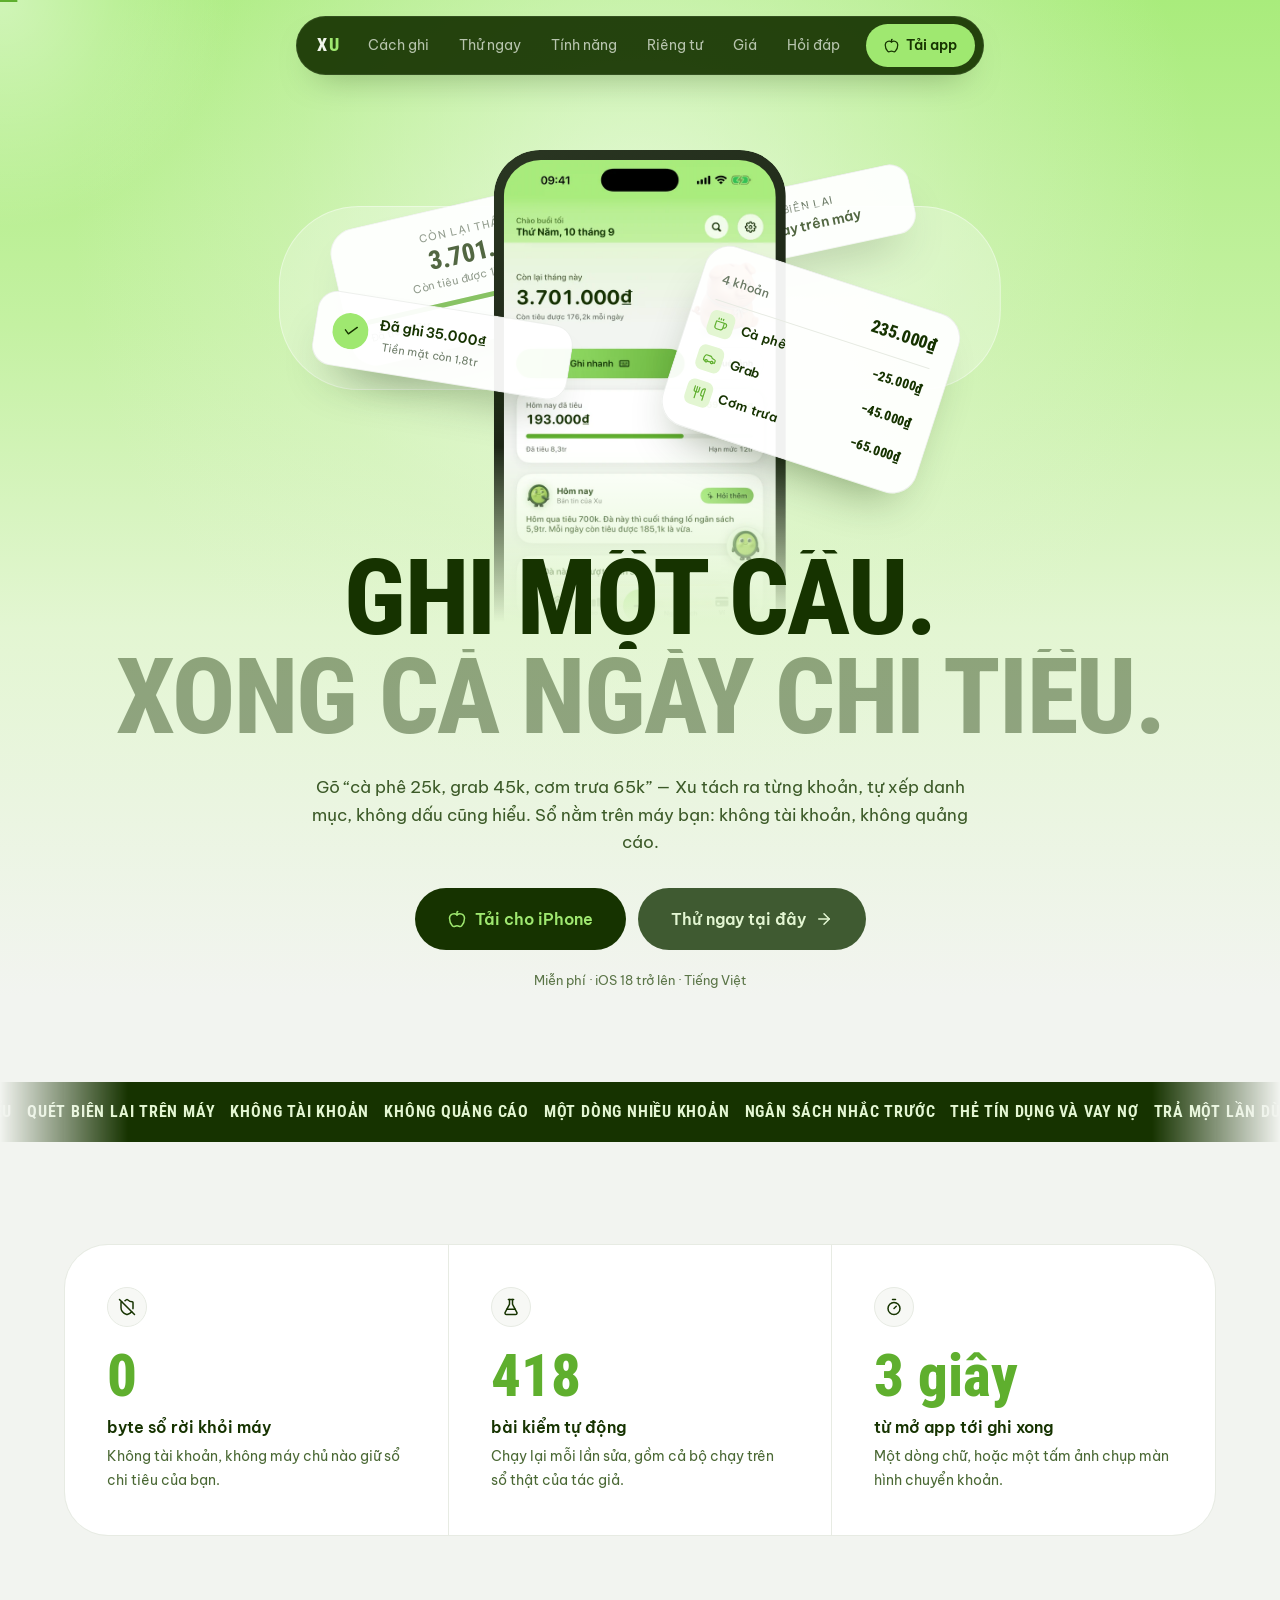
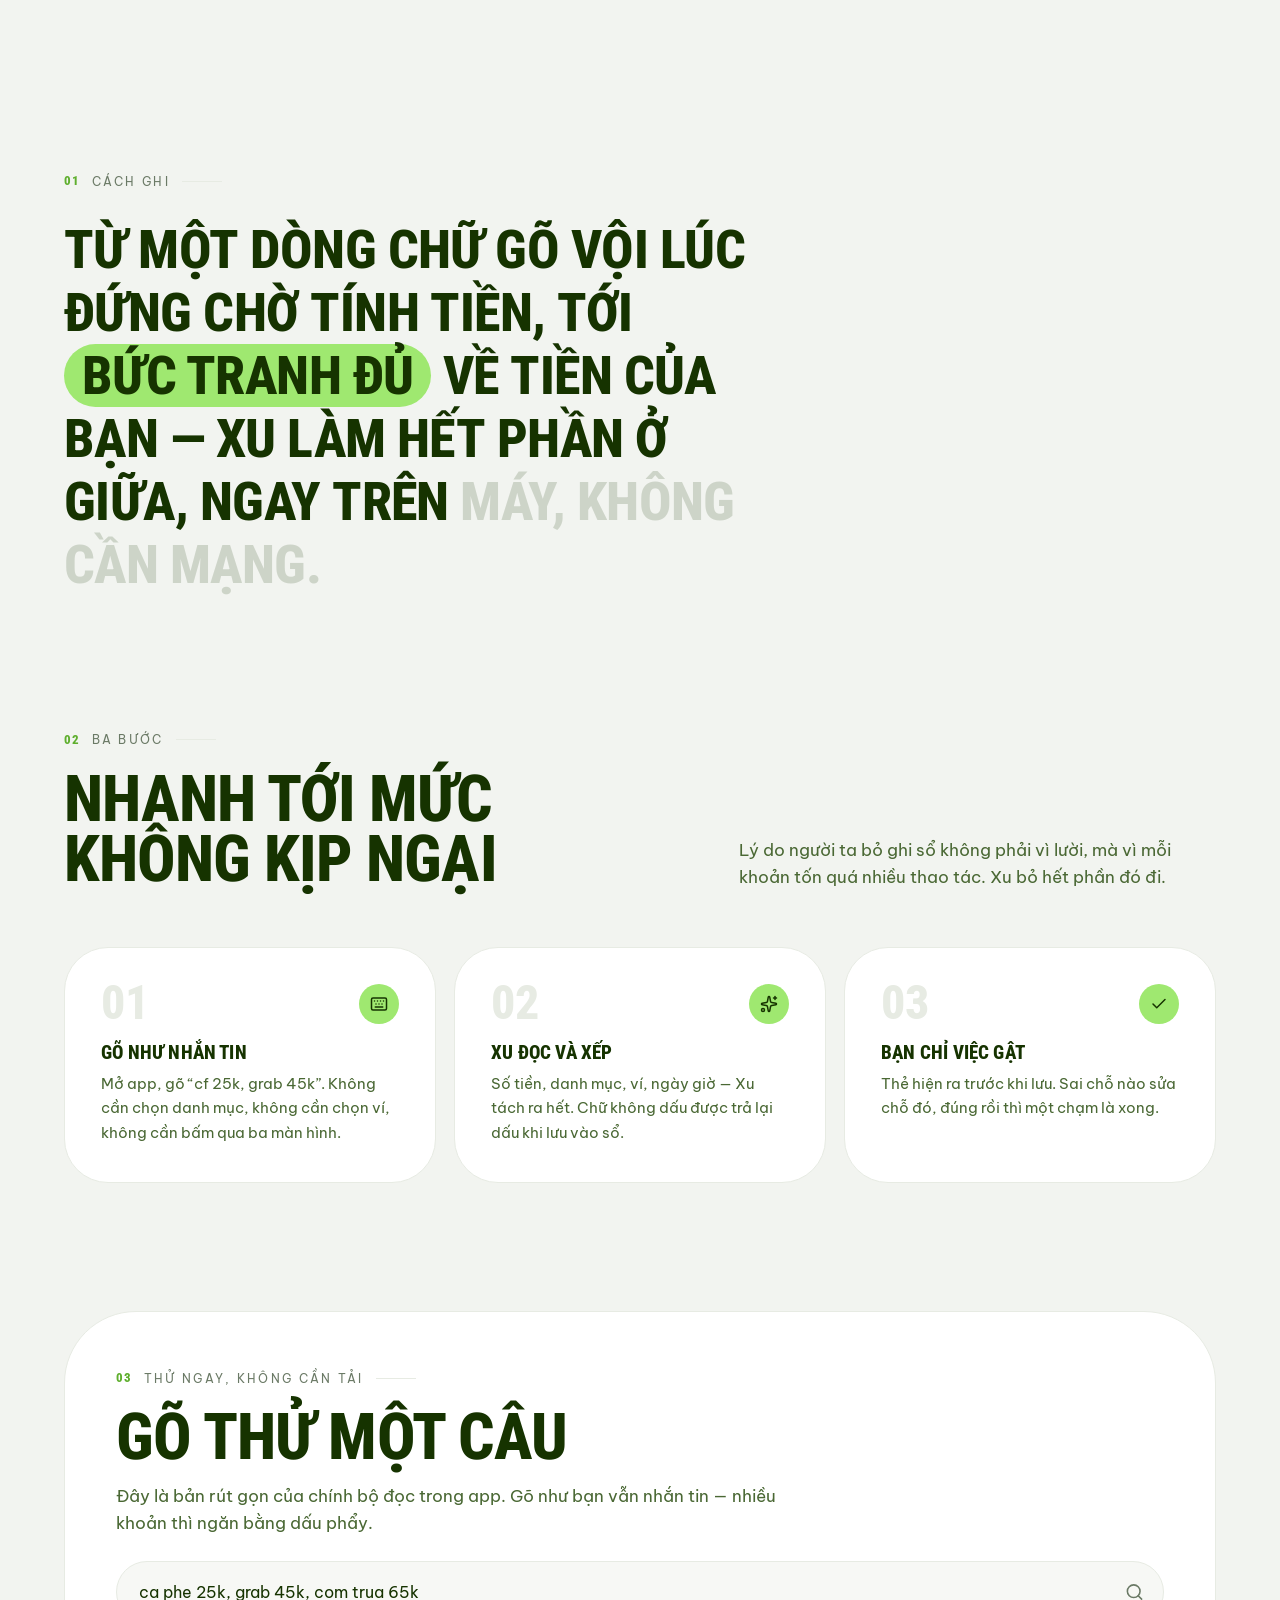
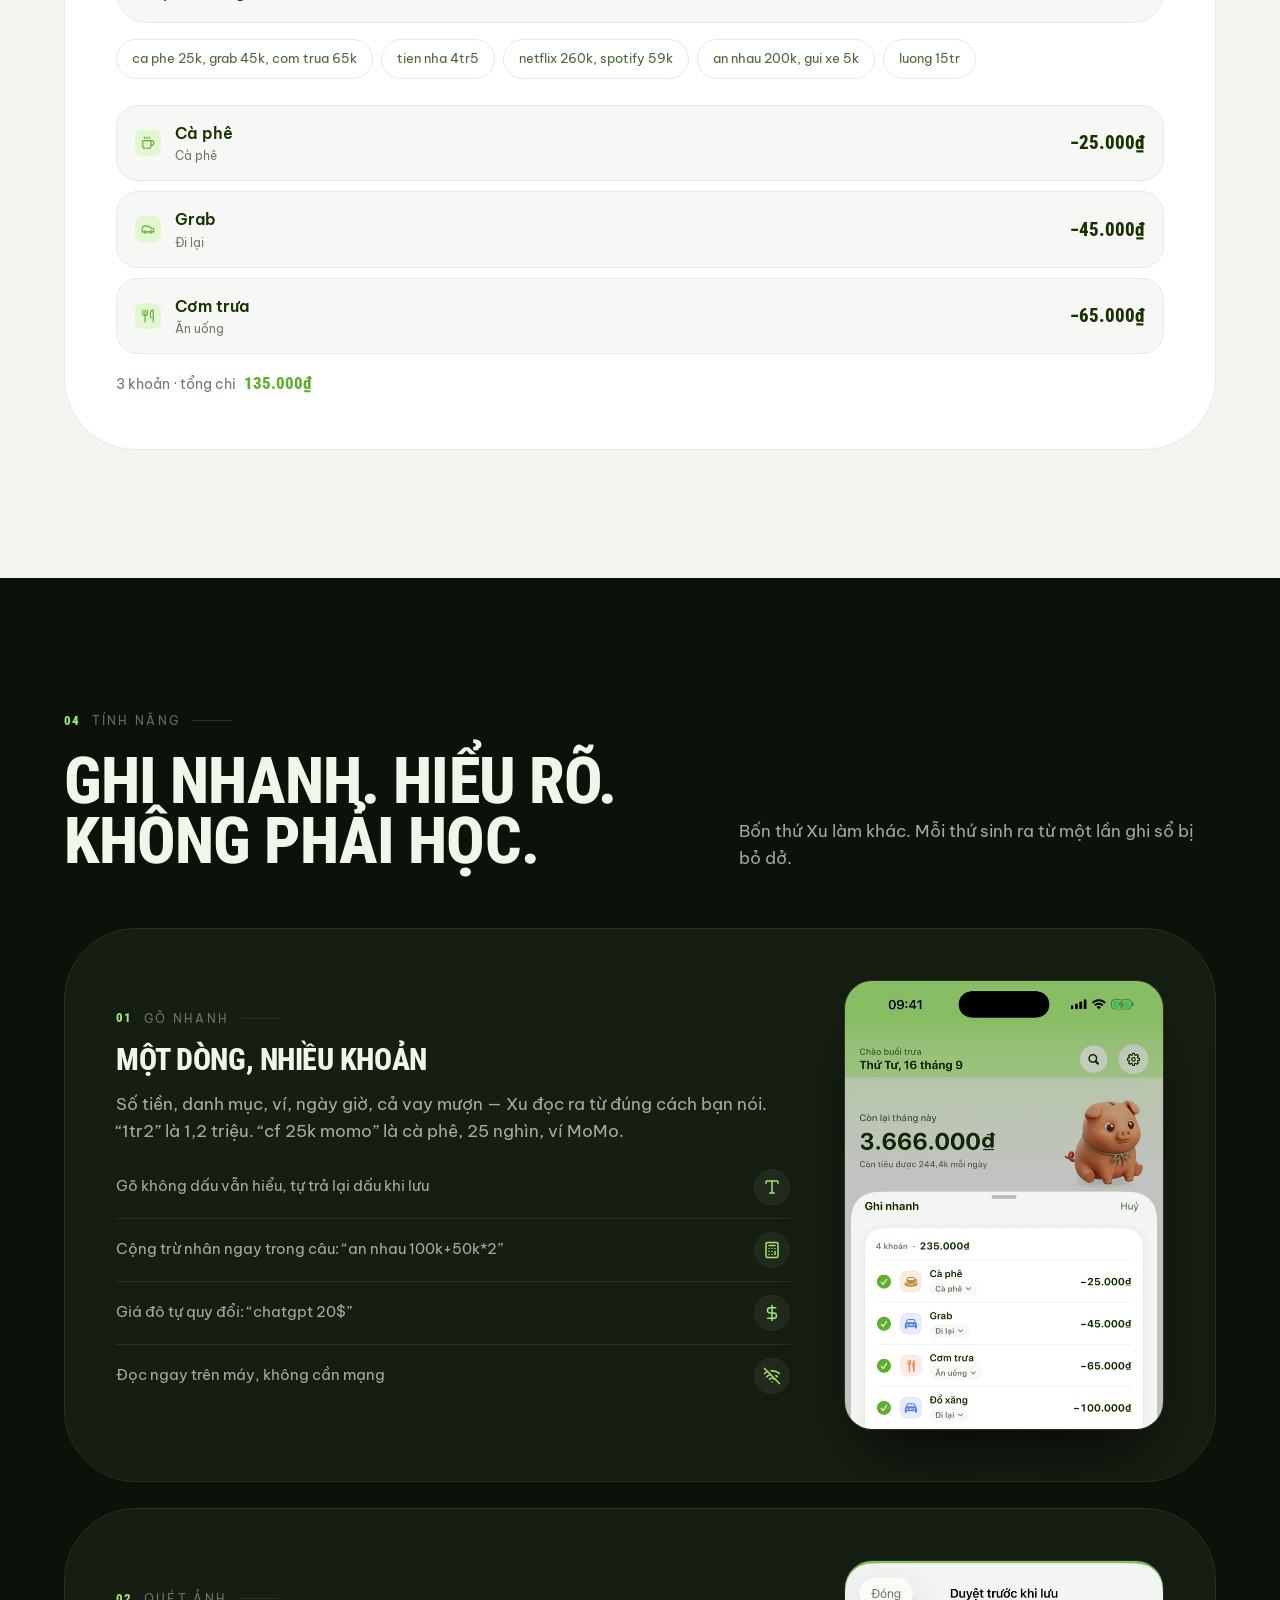
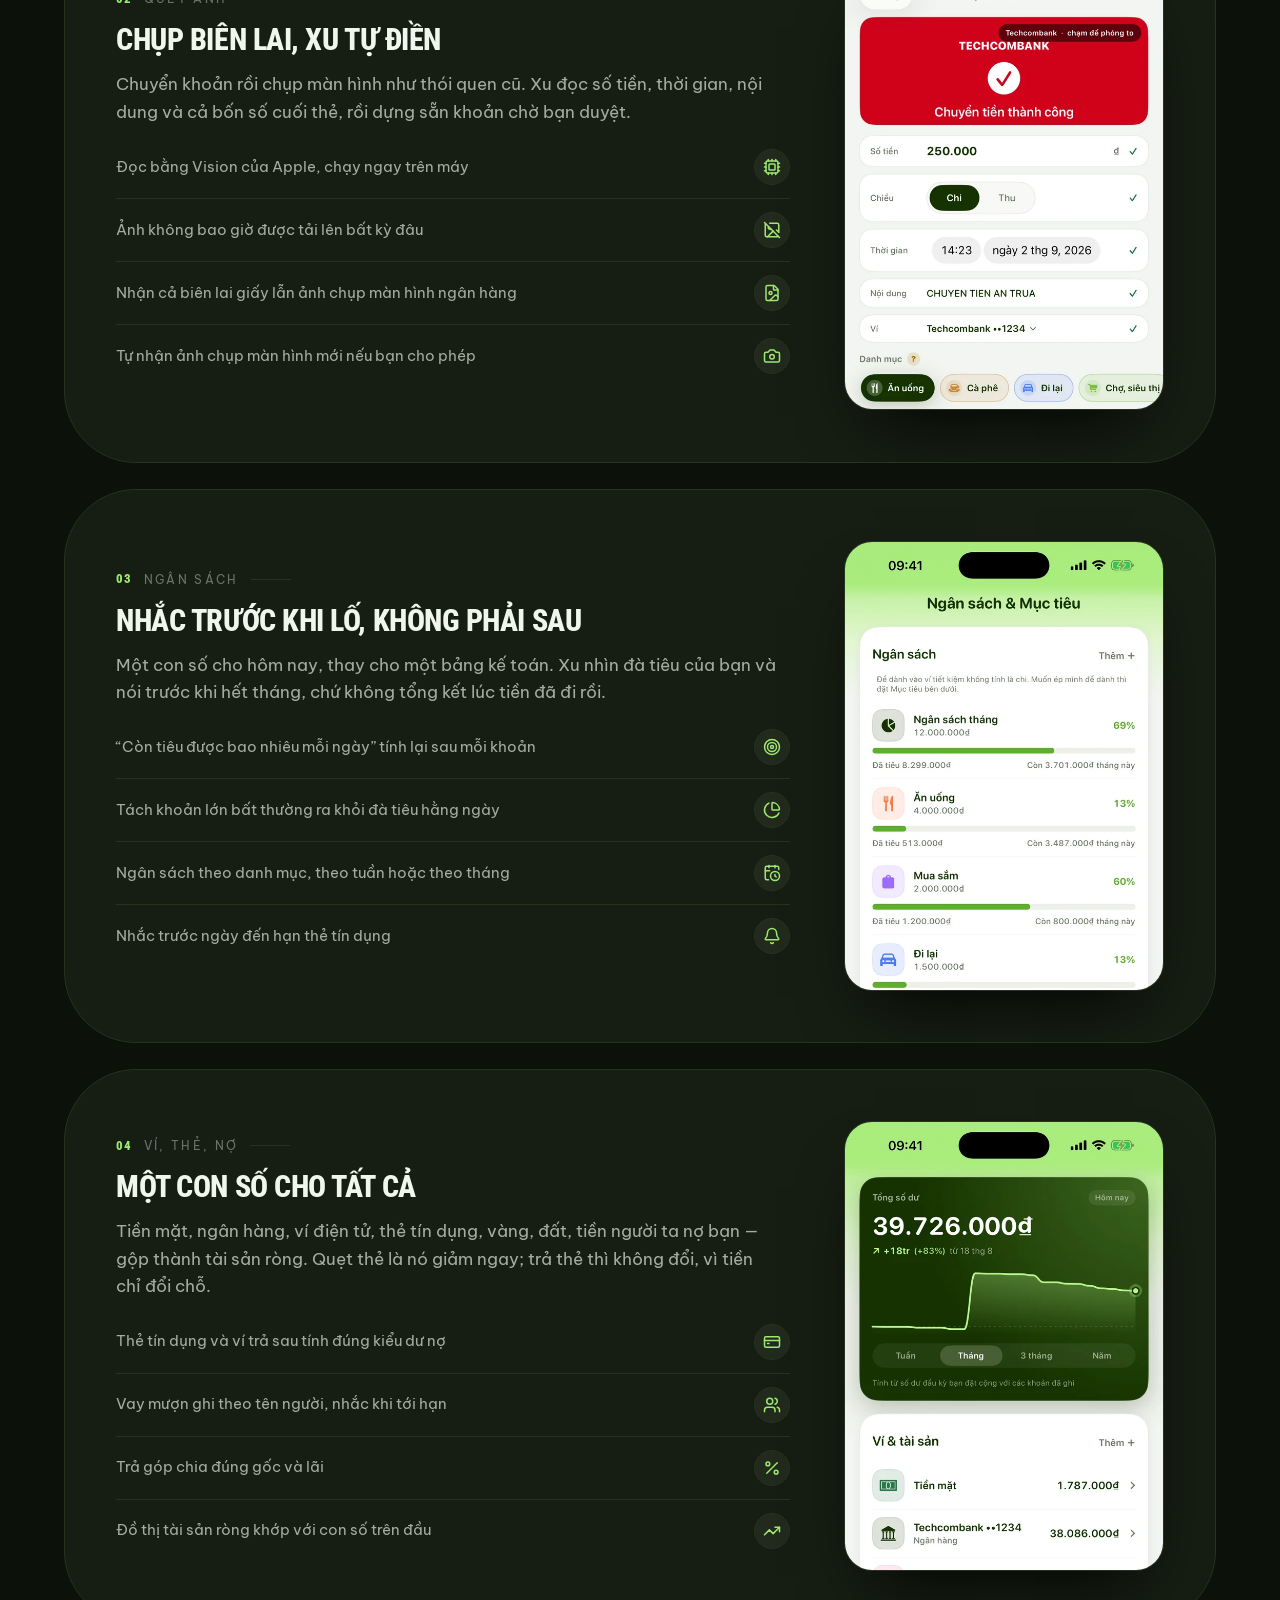
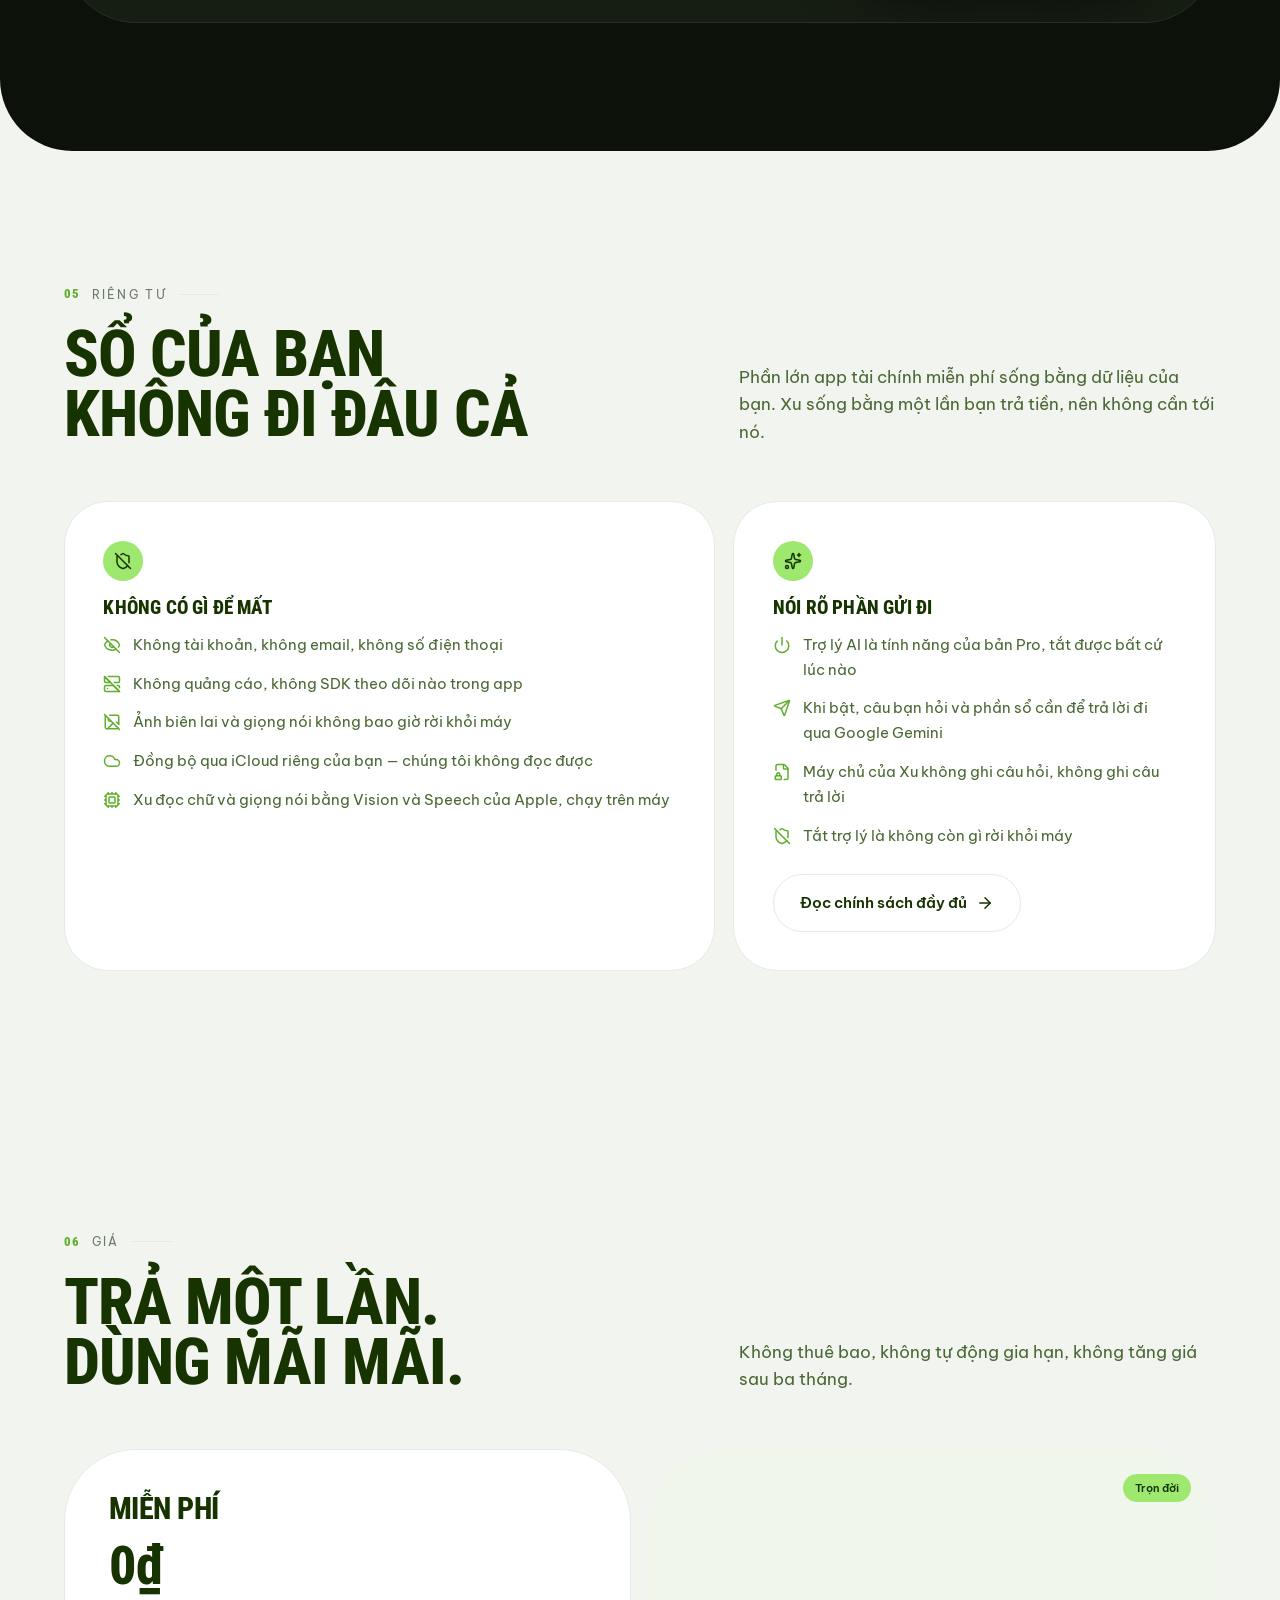
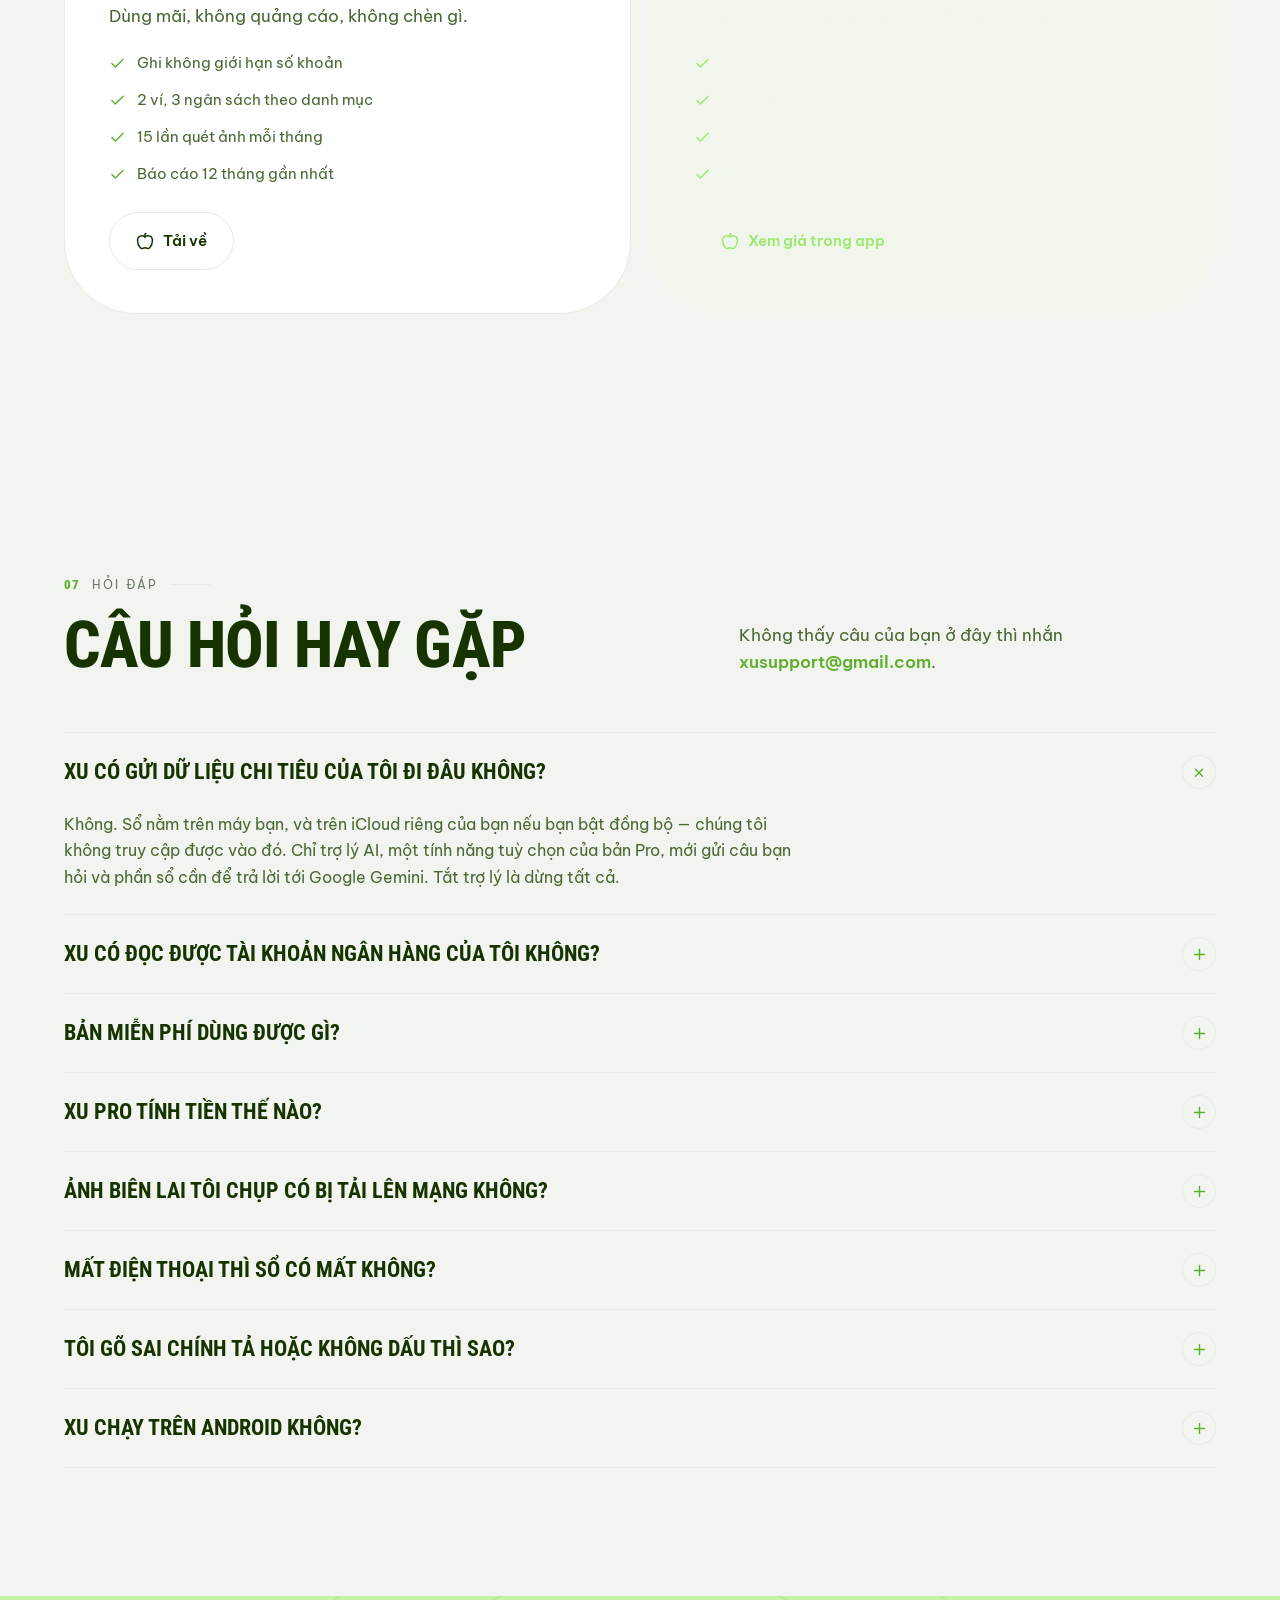
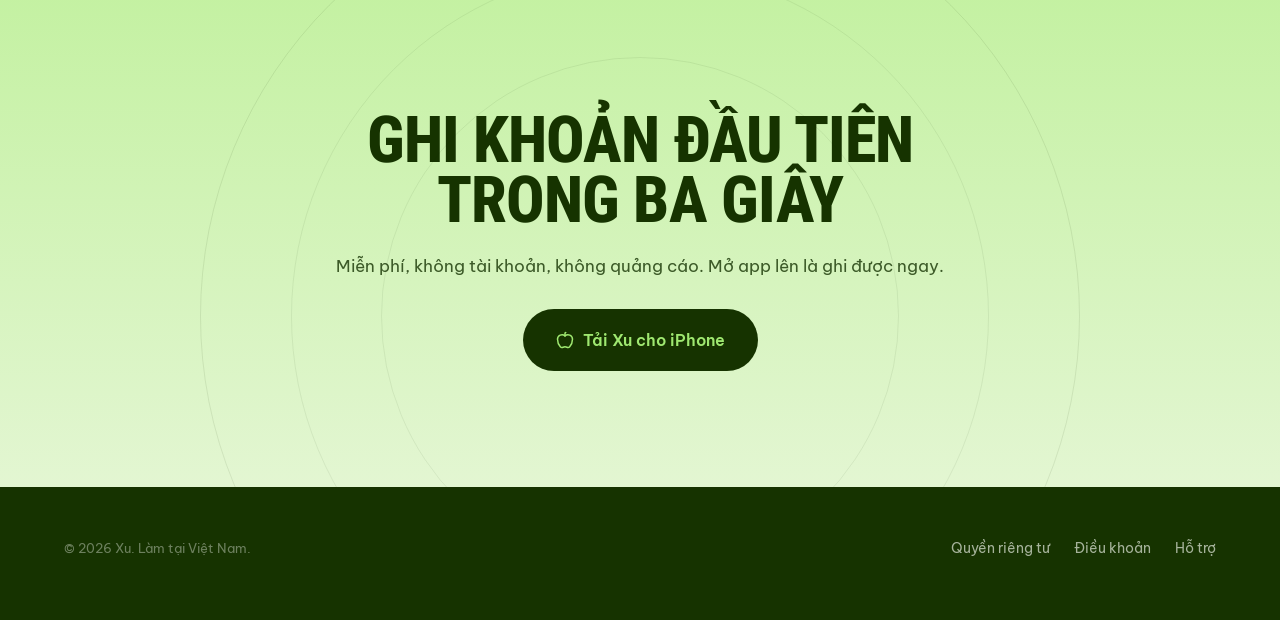
==== index.html @ 17006a8f "Hero xếp lớp như mẫu: hình trên, tiêu đề đè lên trước Co-Authored-By: Claude Opus 5 <noreply@anthrop" ====
<!doctype html>
<html lang="vi">
<head>
<meta charset="utf-8">
<meta name="viewport" content="width=device-width, initial-scale=1">

<title>Xu — Ghi chi tiêu bằng một câu tiếng Việt | Sổ thu chi cho iPhone</title>
<meta name="description" content="Gõ “cà phê 25k, grab 45k” là xong hai khoản, tự xếp danh mục. Quét biên lai đọc ngay trên máy. Không tài khoản, không quảng cáo, sổ không rời khỏi điện thoại. Miễn phí cho iPhone.">
<link rel="canonical" href="https://khanh1608.github.io/xu/">
<meta name="theme-color" content="#0C1109">
<meta name="author" content="Khanh LC">
<meta name="robots" content="index, follow, max-image-preview:large">

<meta property="og:type" content="website">
<meta property="og:locale" content="vi_VN">
<meta property="og:site_name" content="Xu">
<meta property="og:url" content="https://khanh1608.github.io/xu/">
<meta property="og:title" content="Xu — Ghi chi tiêu bằng một câu tiếng Việt">
<meta property="og:description" content="Gõ “cà phê 25k, grab 45k” là xong hai khoản. Sổ không rời khỏi điện thoại bạn.">
<meta property="og:image" content="https://khanh1608.github.io/xu/og.png">
<meta property="og:image:width" content="1200">
<meta property="og:image:height" content="630">
<meta property="og:image:alt" content="Xu — sổ chi tiêu cho iPhone, ghi bằng một câu tiếng Việt">
<meta name="twitter:card" content="summary_large_image">
<meta name="twitter:title" content="Xu — Ghi chi tiêu bằng một câu tiếng Việt">
<meta name="twitter:description" content="Gõ một dòng, xong cả ngày chi tiêu. Sổ nằm trên máy bạn.">
<meta name="twitter:image" content="https://khanh1608.github.io/xu/og.png">

<link rel="preconnect" href="https://fonts.googleapis.com">
<link rel="preconnect" href="https://fonts.gstatic.com" crossorigin>
<link rel="preload" as="style" href="https://fonts.googleapis.com/css2?family=Roboto+Condensed:wght@600;700;800&family=Be+Vietnam+Pro:wght@400;500;600&display=swap">
<link rel="stylesheet" href="https://fonts.googleapis.com/css2?family=Roboto+Condensed:wght@600;700;800&family=Be+Vietnam+Pro:wght@400;500;600&display=swap">

<script type="application/ld+json">
{
  "@context": "https://schema.org",
  "@graph": [
    {
      "@type": "SoftwareApplication",
      "@id": "https://khanh1608.github.io/xu/#app",
      "name": "Xu — Sổ chi tiêu & ngân sách",
      "alternateName": "Xu",
      "operatingSystem": "iOS 18.0",
      "applicationCategory": "FinanceApplication",
      "applicationSubCategory": "Quản lý chi tiêu cá nhân",
      "inLanguage": "vi",
      "url": "https://khanh1608.github.io/xu/",
      "downloadUrl": "https://apps.apple.com/app/id6811918047",
      "screenshot": "https://khanh1608.github.io/xu/img/go-nhanh.webp",
      "description": "Ghi chi tiêu bằng một câu tiếng Việt, quét biên lai ngay trên máy. Không tài khoản, dữ liệu không rời khỏi điện thoại.",
      "featureList": [
        "Gõ một dòng ra nhiều khoản, không dấu vẫn hiểu",
        "Quét biên lai và ảnh chuyển khoản, đọc trên máy",
        "Ngân sách nhắc trước khi lố",
        "Ví, thẻ tín dụng, vay nợ, tài sản ròng",
        "Trợ lý AI hỏi đáp bằng tiếng Việt"
      ],
      "offers": { "@type": "Offer", "price": "0", "priceCurrency": "VND", "category": "free" },
      "author": { "@type": "Person", "name": "Khanh LC" }
    },
    {
      "@type": "WebSite",
      "@id": "https://khanh1608.github.io/xu/#site",
      "url": "https://khanh1608.github.io/xu/",
      "name": "Xu",
      "inLanguage": "vi",
      "publisher": { "@type": "Person", "name": "Khanh LC" }
    },
    {
      "@type": "FAQPage",
      "@id": "https://khanh1608.github.io/xu/#faq",
      "mainEntity": [
        { "@type": "Question", "name": "Xu có gửi dữ liệu chi tiêu của tôi đi đâu không?",
          "acceptedAnswer": { "@type": "Answer", "text": "Không. Sổ nằm trên máy bạn, và trên iCloud riêng của bạn nếu bạn bật đồng bộ. Chỉ trợ lý AI — tính năng tuỳ chọn của bản Pro — mới gửi câu bạn hỏi và phần sổ cần để trả lời tới Google Gemini. Tắt trợ lý là dừng tất cả." } },
        { "@type": "Question", "name": "Xu có đọc được tài khoản ngân hàng của tôi không?",
          "acceptedAnswer": { "@type": "Answer", "text": "Không, và không app nào làm được thế. Xu chỉ biết những con số bạn tự gõ vào, hoặc chữ đọc được từ ảnh biên lai bạn chụp." } },
        { "@type": "Question", "name": "Bản miễn phí của Xu dùng được gì?",
          "acceptedAnswer": { "@type": "Answer", "text": "Ghi không giới hạn số khoản, 2 ví, 3 ngân sách theo danh mục, 15 lần quét ảnh mỗi tháng và báo cáo 12 tháng gần nhất. Dùng mãi mãi, không quảng cáo." } },
        { "@type": "Question", "name": "Xu Pro tính tiền thế nào?",
          "acceptedAnswer": { "@type": "Answer", "text": "Trả một lần, dùng trọn đời. Không thuê bao, không tự động gia hạn, chia sẻ được với gia đình qua Family Sharing." } },
        { "@type": "Question", "name": "Ảnh biên lai tôi chụp có bị tải lên mạng không?",
          "acceptedAnswer": { "@type": "Answer", "text": "Không bao giờ. Xu đọc chữ trên ảnh bằng Vision của Apple, chạy ngay trên máy bạn, kể cả khi không có mạng." } },
        { "@type": "Question", "name": "Mất điện thoại thì sổ chi tiêu có mất không?",
          "acceptedAnswer": { "@type": "Answer", "text": "Bật đồng bộ iCloud thì sổ theo tài khoản iCloud của bạn sang máy mới. Ngoài ra Xu có sao lưu ra tệp để bạn tự cất ở đâu tuỳ ý." } },
        { "@type": "Question", "name": "Tôi gõ không dấu hoặc sai chính tả thì Xu có hiểu không?",
          "acceptedAnswer": { "@type": "Answer", "text": "Có. Gõ “com trua 45000” ra “Cơm trưa”, xếp vào Ăn uống. Câu nào Xu chưa hiểu thì hỏi lại chứ không đoán bừa." } },
        { "@type": "Question", "name": "Xu có bản cho Android không?",
          "acceptedAnswer": { "@type": "Answer", "text": "Chưa. Xu viết riêng cho iPhone, dùng Vision và Speech của Apple để đọc ảnh và giọng nói ngay trên máy — đó là lý do không cần gửi gì lên mạng." } }
      ]
    }
  ]
}
</script>
  <script type="module" crossorigin src="./assets/index-BXWFo9J3.js"></script>
  <link rel="stylesheet" crossorigin href="./assets/style-DpIG76K1.css">
</head>
<body>
<div id="root"><link rel="preload" as="image" href="./img/hom-nay.webp" fetchPriority="high"/><div class="grain" aria-hidden="true"></div><div class="progress" style="transform:scaleX(0)"></div><header class="nav"><div class="nav-pill"><a href="#" class="nav-brand" aria-label="Xu, về đầu trang">X<i>u</i></a><nav class="nav-links"><a href="#cach-ghi">Cách ghi</a><a href="#thu">Thử ngay</a><a href="#tinh-nang">Tính năng</a><a href="#rieng-tu">Riêng tư</a><a href="#gia">Giá</a><a href="#hoi-dap">Hỏi đáp</a></nav><a class="nav-cta" href="#tai"><svg xmlns="http://www.w3.org/2000/svg" width="24" height="24" viewBox="0 0 24 24" fill="none" stroke="currentColor" stroke-width="2" stroke-linecap="round" stroke-linejoin="round" class="lucide lucide-apple" aria-hidden="true"><path d="M12 6.528V3a1 1 0 0 1 1-1h0"></path><path d="M18.237 21A15 15 0 0 0 22 11a6 6 0 0 0-10-4.472A6 6 0 0 0 2 11a15.1 15.1 0 0 0 3.763 10 3 3 0 0 0 3.648.648 5.5 5.5 0 0 1 5.178 0A3 3 0 0 0 18.237 21"></path></svg> Tải app</a></div></header><main><section class="hero"><div class="hero-orb"></div><div class="hero-art"><div class="stage-inner"><div class="hcard hcard-lg" style="left:-20%;top:14%;width:72%;z-index:1;opacity:0;transform:translateY(46px) scale(0.93) rotate(-23.400000000000002deg)"><div><div class="hcard-k">Còn lại tháng này</div><div class="hcard-v">3.701.000₫</div><div class="hcard-sub">Còn tiêu được 176,2k mỗi ngày</div><div class="hbar"><i style="width:69%"></i></div><div class="hcard-foot"><span>Đã tiêu 8,3tr</span><span>Hạn mức 12tr</span></div></div></div><div class="hcard " style="left:56%;top:9%;width:58%;z-index:1;opacity:0;transform:translateY(46px) scale(0.93) rotate(-21.6deg)"><div><div class="hcard-row"><span class="chip-ic on"><svg xmlns="http://www.w3.org/2000/svg" width="24" height="24" viewBox="0 0 24 24" fill="none" stroke="currentColor" stroke-width="2" stroke-linecap="round" stroke-linejoin="round" class="lucide lucide-scan-line" aria-hidden="true"><path d="M3 7V5a2 2 0 0 1 2-2h2"></path><path d="M17 3h2a2 2 0 0 1 2 2v2"></path><path d="M21 17v2a2 2 0 0 1-2 2h-2"></path><path d="M7 21H5a2 2 0 0 1-2-2v-2"></path><path d="M7 12h10"></path></svg></span><div><div class="hcard-k">Ảnh biên lai</div><div class="hcard-t">Đọc ngay trên máy</div></div></div></div></div><div class="stage-glass" aria-hidden="true"></div><div class="phone" style="opacity:0;transform:translateY(56px) scale(0.96)"><div class="phone-screen"><img src="./img/hom-nay.webp" width="620" height="1122" fetchPriority="high" alt="Màn hình Hôm nay của Xu: số tiền còn lại trong tháng và số tiền tiêu được mỗi ngày"/></div></div><div class="hcard hcard-lg" style="left:58%;top:34%;width:62%;z-index:4;opacity:0;transform:translateY(46px) scale(0.93) rotate(32.4deg)"><div><div class="hcard-top"><b>4 khoản</b><span>235.000₫</span></div><div class="hrow"><span class="hrow-ic"><svg xmlns="http://www.w3.org/2000/svg" width="24" height="24" viewBox="0 0 24 24" fill="none" stroke="currentColor" stroke-width="2" stroke-linecap="round" stroke-linejoin="round" class="lucide lucide-coffee" aria-hidden="true"><path d="M10 2v2"></path><path d="M14 2v2"></path><path d="M16 8a1 1 0 0 1 1 1v8a4 4 0 0 1-4 4H7a4 4 0 0 1-4-4V9a1 1 0 0 1 1-1h14a4 4 0 1 1 0 8h-1"></path><path d="M6 2v2"></path></svg></span><span class="hrow-nm">Cà phê</span><span class="hrow-amt">−25.000₫</span></div><div class="hrow"><span class="hrow-ic"><svg xmlns="http://www.w3.org/2000/svg" width="24" height="24" viewBox="0 0 24 24" fill="none" stroke="currentColor" stroke-width="2" stroke-linecap="round" stroke-linejoin="round" class="lucide lucide-car" aria-hidden="true"><path d="M19 17h2c.6 0 1-.4 1-1v-3c0-.9-.7-1.7-1.5-1.9C18.7 10.6 16 10 16 10s-1.3-1.4-2.2-2.3c-.5-.4-1.1-.7-1.8-.7H5c-.6 0-1.1.4-1.4.9l-1.4 2.9A3.7 3.7 0 0 0 2 12v4c0 .6.4 1 1 1h2"></path><circle cx="7" cy="17" r="2"></circle><path d="M9 17h6"></path><circle cx="17" cy="17" r="2"></circle></svg></span><span class="hrow-nm">Grab</span><span class="hrow-amt">−45.000₫</span></div><div class="hrow"><span class="hrow-ic"><svg xmlns="http://www.w3.org/2000/svg" width="24" height="24" viewBox="0 0 24 24" fill="none" stroke="currentColor" stroke-width="2" stroke-linecap="round" stroke-linejoin="round" class="lucide lucide-utensils lucide-fork-knife" aria-hidden="true"><path d="M3 2v7c0 1.1.9 2 2 2h4a2 2 0 0 0 2-2V2"></path><path d="M7 2v20"></path><path d="M21 15V2a5 5 0 0 0-5 5v6c0 1.1.9 2 2 2h3Zm0 0v7"></path></svg></span><span class="hrow-nm">Cơm trưa</span><span class="hrow-amt">−65.000₫</span></div></div></div><div class="hcard " style="left:-26%;top:40%;width:60%;z-index:4;opacity:0;transform:translateY(46px) scale(0.93) rotate(16.2deg)"><div><div class="hcard-row"><span class="chip-ic on"><svg xmlns="http://www.w3.org/2000/svg" width="24" height="24" viewBox="0 0 24 24" fill="none" stroke="currentColor" stroke-width="2" stroke-linecap="round" stroke-linejoin="round" class="lucide lucide-check" aria-hidden="true"><path d="M20 6 9 17l-5-5"></path></svg></span><div><div class="hcard-t">Đã ghi 35.000₫</div><div class="hcard-sub">Tiền mặt còn 1,8tr</div></div></div></div></div></div></div><div class="wrap hero-copy"><h1><span class="hline"><span class="l1" style="transform:translateY(105%)">Ghi một câu.</span></span><span class="hline"><span class="l2" style="transform:translateY(105%)">Xong cả ngày chi tiêu.</span></span></h1><p class="lede" style="opacity:0;transform:translateY(18px)">Gõ “cà phê 25k, grab 45k, cơm trưa 65k” — Xu tách ra từng khoản, tự xếp danh mục, không dấu cũng hiểu. Sổ nằm trên máy bạn: không tài khoản, không quảng cáo.</p><div class="hero-actions" style="opacity:0;transform:translateY(18px)"><div style="display:inline-flex;transform:none"><a class="btn btn-lime btn-lg" href="#tai"><svg xmlns="http://www.w3.org/2000/svg" width="24" height="24" viewBox="0 0 24 24" fill="none" stroke="currentColor" stroke-width="2" stroke-linecap="round" stroke-linejoin="round" class="lucide lucide-apple" aria-hidden="true"><path d="M12 6.528V3a1 1 0 0 1 1-1h0"></path><path d="M18.237 21A15 15 0 0 0 22 11a6 6 0 0 0-10-4.472A6 6 0 0 0 2 11a15.1 15.1 0 0 0 3.763 10 3 3 0 0 0 3.648.648 5.5 5.5 0 0 1 5.178 0A3 3 0 0 0 18.237 21"></path></svg> Tải cho iPhone</a></div><div style="display:inline-flex;transform:none"><a class="btn btn-dark btn-lg" href="#thu">Thử ngay tại đây <svg xmlns="http://www.w3.org/2000/svg" width="24" height="24" viewBox="0 0 24 24" fill="none" stroke="currentColor" stroke-width="2" stroke-linecap="round" stroke-linejoin="round" class="lucide lucide-arrow-right" aria-hidden="true"><path d="M5 12h14"></path><path d="m12 5 7 7-7 7"></path></svg></a></div></div><p class="hero-note" style="opacity:0">Miễn phí · iOS 18 trở lên · Tiếng Việt</p></div></section><div class="marquee"><div class="marquee-track"><div class="marquee-item" aria-hidden="true"><span>gõ không dấu vẫn hiểu</span><span>quét biên lai trên máy</span><span>không tài khoản</span><span>không quảng cáo</span><span>một dòng nhiều khoản</span><span>ngân sách nhắc trước</span><span>thẻ tín dụng và vay nợ</span><span>trả một lần dùng mãi</span></div><div class="marquee-item" aria-hidden="true"><span>gõ không dấu vẫn hiểu</span><span>quét biên lai trên máy</span><span>không tài khoản</span><span>không quảng cáo</span><span>một dòng nhiều khoản</span><span>ngân sách nhắc trước</span><span>thẻ tín dụng và vay nợ</span><span>trả một lần dùng mãi</span></div></div></div><section class="sec" style="padding-block:clamp(60px, 8vw, 110px)"><div class="wrap"><div class="stats" style="opacity:0;transform:translateY(26px)"><div class="stat"><div class="chip-ic"><svg xmlns="http://www.w3.org/2000/svg" width="24" height="24" viewBox="0 0 24 24" fill="none" stroke="currentColor" stroke-width="2" stroke-linecap="round" stroke-linejoin="round" class="lucide lucide-shield-off" aria-hidden="true"><path d="m2 2 20 20"></path><path d="M5 5a1 1 0 0 0-1 1v7c0 5 3.5 7.5 7.67 8.94a1 1 0 0 0 .67.01c2.35-.82 4.48-1.97 5.9-3.71"></path><path d="M9.309 3.652A12.252 12.252 0 0 0 11.24 2.28a1.17 1.17 0 0 1 1.52 0C14.51 3.81 17 5 19 5a1 1 0 0 1 1 1v7a9.784 9.784 0 0 1-.08 1.264"></path></svg></div><div class="n">0</div><div class="t">byte sổ rời khỏi máy</div><div class="d">Không tài khoản, không máy chủ nào giữ sổ chi tiêu của bạn.</div></div><div class="stat"><div class="chip-ic"><svg xmlns="http://www.w3.org/2000/svg" width="24" height="24" viewBox="0 0 24 24" fill="none" stroke="currentColor" stroke-width="2" stroke-linecap="round" stroke-linejoin="round" class="lucide lucide-flask-conical" aria-hidden="true"><path d="M14 2v6a2 2 0 0 0 .245.96l5.51 10.08A2 2 0 0 1 18 22H6a2 2 0 0 1-1.755-2.96l5.51-10.08A2 2 0 0 0 10 8V2"></path><path d="M6.453 15h11.094"></path><path d="M8.5 2h7"></path></svg></div><div class="n"><span>418</span></div><div class="t">bài kiểm tự động</div><div class="d">Chạy lại mỗi lần sửa, gồm cả bộ chạy trên sổ thật của tác giả.</div></div><div class="stat"><div class="chip-ic"><svg xmlns="http://www.w3.org/2000/svg" width="24" height="24" viewBox="0 0 24 24" fill="none" stroke="currentColor" stroke-width="2" stroke-linecap="round" stroke-linejoin="round" class="lucide lucide-timer" aria-hidden="true"><line x1="10" x2="14" y1="2" y2="2"></line><line x1="12" x2="15" y1="14" y2="11"></line><circle cx="12" cy="14" r="8"></circle></svg></div><div class="n">3 giây</div><div class="t">từ mở app tới ghi xong</div><div class="d">Một dòng chữ, hoặc một tấm ảnh chụp màn hình chuyển khoản.</div></div></div></div></section><section class="sec" id="cach-ghi"><div class="wrap"><p class="eyebrow" style="margin-bottom:26px;opacity:0;transform:translateY(26px)"><b>01</b> Cách ghi</p><p class="story"><span class="w" style="opacity:0.16">Từ</span> <span class="w" style="opacity:0.16">một</span> <span class="w" style="opacity:0.16">dòng</span> <span class="w" style="opacity:0.16">chữ</span> <span class="w" style="opacity:0.16">gõ</span> <span class="w" style="opacity:0.16">vội</span> <span class="w" style="opacity:0.16">lúc</span> <span class="w" style="opacity:0.16">đứng</span> <span class="w" style="opacity:0.16">chờ</span> <span class="w" style="opacity:0.16">tính</span> <span class="w" style="opacity:0.16">tiền,</span> <span class="w" style="opacity:0.16">tới</span> <span class="w" style="opacity:0.16"><span class="pill">bức tranh đủ</span></span> <span class="w" style="opacity:0.16">về</span> <span class="w" style="opacity:0.16">tiền</span> <span class="w" style="opacity:0.16">của</span> <span class="w" style="opacity:0.16">bạn</span> <span class="w" style="opacity:0.16">—</span> <span class="w" style="opacity:0.16">Xu</span> <span class="w" style="opacity:0.16">làm</span> <span class="w" style="opacity:0.16">hết</span> <span class="w" style="opacity:0.16">phần</span> <span class="w" style="opacity:0.16">ở</span> <span class="w" style="opacity:0.16">giữa,</span> <span class="w" style="opacity:0.16">ngay</span> <span class="w" style="opacity:0.16">trên</span> <span class="w" style="opacity:0.16">máy,</span> <span class="w" style="opacity:0.16">không</span> <span class="w" style="opacity:0.16">cần</span> <span class="w" style="opacity:0.16">mạng.</span> </p></div></section><section class="sec" style="padding-top:0"><div class="wrap"><div class="sec-head"><div style="opacity:0;transform:translateY(26px)"><p class="eyebrow" style="margin-bottom:20px"><b>02</b> Ba bước</p><h2>Nhanh tới mức<br/>không kịp ngại</h2></div><div style="opacity:0;transform:translateY(26px)"><p class="lede">Lý do người ta bỏ ghi sổ không phải vì lười, mà vì mỗi khoản tốn quá nhiều thao tác. Xu bỏ hết phần đó đi.</p></div></div><div class="steps"><div class="step" style="opacity:0;transform:translateY(26px)"><div class="step-top"><div class="num">01</div><div class="chip-ic on"><svg xmlns="http://www.w3.org/2000/svg" width="24" height="24" viewBox="0 0 24 24" fill="none" stroke="currentColor" stroke-width="2" stroke-linecap="round" stroke-linejoin="round" class="lucide lucide-keyboard" aria-hidden="true"><path d="M10 8h.01"></path><path d="M12 12h.01"></path><path d="M14 8h.01"></path><path d="M16 12h.01"></path><path d="M18 8h.01"></path><path d="M6 8h.01"></path><path d="M7 16h10"></path><path d="M8 12h.01"></path><rect width="20" height="16" x="2" y="4" rx="2"></rect></svg></div></div><h4>Gõ như nhắn tin</h4><p>Mở app, gõ “cf 25k, grab 45k”. Không cần chọn danh mục, không cần chọn ví, không cần bấm qua ba màn hình.</p></div><div class="step" style="opacity:0;transform:translateY(26px)"><div class="step-top"><div class="num">02</div><div class="chip-ic on"><svg xmlns="http://www.w3.org/2000/svg" width="24" height="24" viewBox="0 0 24 24" fill="none" stroke="currentColor" stroke-width="2" stroke-linecap="round" stroke-linejoin="round" class="lucide lucide-sparkles lucide-stars" aria-hidden="true"><path d="M11.017 2.814a1 1 0 0 1 1.966 0l1.051 5.558a2 2 0 0 0 1.594 1.594l5.558 1.051a1 1 0 0 1 0 1.966l-5.558 1.051a2 2 0 0 0-1.594 1.594l-1.051 5.558a1 1 0 0 1-1.966 0l-1.051-5.558a2 2 0 0 0-1.594-1.594l-5.558-1.051a1 1 0 0 1 0-1.966l5.558-1.051a2 2 0 0 0 1.594-1.594z"></path><path d="M20 2v4"></path><path d="M22 4h-4"></path><circle cx="4" cy="20" r="2"></circle></svg></div></div><h4>Xu đọc và xếp</h4><p>Số tiền, danh mục, ví, ngày giờ — Xu tách ra hết. Chữ không dấu được trả lại dấu khi lưu vào sổ.</p></div><div class="step" style="opacity:0;transform:translateY(26px)"><div class="step-top"><div class="num">03</div><div class="chip-ic on"><svg xmlns="http://www.w3.org/2000/svg" width="24" height="24" viewBox="0 0 24 24" fill="none" stroke="currentColor" stroke-width="2" stroke-linecap="round" stroke-linejoin="round" class="lucide lucide-check" aria-hidden="true"><path d="M20 6 9 17l-5-5"></path></svg></div></div><h4>Bạn chỉ việc gật</h4><p>Thẻ hiện ra trước khi lưu. Sai chỗ nào sửa chỗ đó, đúng rồi thì một chạm là xong.</p></div></div></div></section><section class="sec" id="thu" style="padding-top:0"><div class="wrap"><div class="try" style="opacity:0;transform:translateY(26px)"><p class="eyebrow"><b>03</b> Thử ngay, không cần tải</p><h2 style="margin:18px 0 14px">Gõ thử một câu</h2><p class="lede">Đây là bản rút gọn của chính bộ đọc trong app. Gõ như bạn vẫn nhắn tin — nhiều khoản thì ngăn bằng dấu phẩy.</p><div class="try-field"><input aria-label="Gõ thử một câu chi tiêu" autoComplete="off" spellCheck="false" placeholder="cà phê 25k, grab 45k" value="ca phe 25k, grab 45k, com trua 65k"/><span class="ic"><svg xmlns="http://www.w3.org/2000/svg" width="24" height="24" viewBox="0 0 24 24" fill="none" stroke="currentColor" stroke-width="2" stroke-linecap="round" stroke-linejoin="round" class="lucide lucide-search" aria-hidden="true"><path d="m21 21-4.34-4.34"></path><circle cx="11" cy="11" r="8"></circle></svg></span></div><div class="try-examples"><button type="button">ca phe 25k, grab 45k, com trua 65k</button><button type="button">tien nha 4tr5</button><button type="button">netflix 260k, spotify 59k</button><button type="button">an nhau 200k, gui xe 5k</button><button type="button">luong 15tr</button></div><div class="try-out"><div class="try-row" style="opacity:1;transform:none"><span class="hrow-ic" aria-hidden="true"><svg xmlns="http://www.w3.org/2000/svg" width="24" height="24" viewBox="0 0 24 24" fill="none" stroke="currentColor" stroke-width="2" stroke-linecap="round" stroke-linejoin="round" class="lucide lucide-coffee" aria-hidden="true"><path d="M10 2v2"></path><path d="M14 2v2"></path><path d="M16 8a1 1 0 0 1 1 1v8a4 4 0 0 1-4 4H7a4 4 0 0 1-4-4V9a1 1 0 0 1 1-1h14a4 4 0 1 1 0 8h-1"></path><path d="M6 2v2"></path></svg></span><div><div class="nm">Cà phê</div><div class="cat">Cà phê</div></div><div class="amt" style="color:var(--ink)">−<!-- -->25.000₫</div></div><div class="try-row" style="opacity:1;transform:none"><span class="hrow-ic" aria-hidden="true"><svg xmlns="http://www.w3.org/2000/svg" width="24" height="24" viewBox="0 0 24 24" fill="none" stroke="currentColor" stroke-width="2" stroke-linecap="round" stroke-linejoin="round" class="lucide lucide-car" aria-hidden="true"><path d="M19 17h2c.6 0 1-.4 1-1v-3c0-.9-.7-1.7-1.5-1.9C18.7 10.6 16 10 16 10s-1.3-1.4-2.2-2.3c-.5-.4-1.1-.7-1.8-.7H5c-.6 0-1.1.4-1.4.9l-1.4 2.9A3.7 3.7 0 0 0 2 12v4c0 .6.4 1 1 1h2"></path><circle cx="7" cy="17" r="2"></circle><path d="M9 17h6"></path><circle cx="17" cy="17" r="2"></circle></svg></span><div><div class="nm">Grab</div><div class="cat">Đi lại</div></div><div class="amt" style="color:var(--ink)">−<!-- -->45.000₫</div></div><div class="try-row" style="opacity:1;transform:none"><span class="hrow-ic" aria-hidden="true"><svg xmlns="http://www.w3.org/2000/svg" width="24" height="24" viewBox="0 0 24 24" fill="none" stroke="currentColor" stroke-width="2" stroke-linecap="round" stroke-linejoin="round" class="lucide lucide-utensils lucide-fork-knife" aria-hidden="true"><path d="M3 2v7c0 1.1.9 2 2 2h4a2 2 0 0 0 2-2V2"></path><path d="M7 2v20"></path><path d="M21 15V2a5 5 0 0 0-5 5v6c0 1.1.9 2 2 2h3Zm0 0v7"></path></svg></span><div><div class="nm">Cơm trưa</div><div class="cat">Ăn uống</div></div><div class="amt" style="color:var(--ink)">−<!-- -->65.000₫</div></div></div><div class="try-sum" style="opacity:0">3<!-- --> khoản · tổng chi <b>135.000₫</b></div></div></div></section><section class="sec dark round-top round-bottom" id="tinh-nang"><div class="wrap"><div class="sec-head"><div style="opacity:0;transform:translateY(26px)"><p class="eyebrow" style="margin-bottom:20px"><b>04</b> Tính năng</p><h2>Ghi nhanh. Hiểu rõ.<br/>Không phải học.</h2></div><div style="opacity:0;transform:translateY(26px)"><p class="lede">Bốn thứ Xu làm khác. Mỗi thứ sinh ra từ một lần ghi sổ bị bỏ dở.</p></div></div><div class="stack"><article class="feat" style="top:calc(96px + 0px);z-index:1;opacity:0;transform:translateY(40px)"><div class="feat-grid"><div><p class="eyebrow"><b>01</b> <!-- -->Gõ nhanh</p><h3>Một dòng, nhiều khoản</h3><p class="lede">Số tiền, danh mục, ví, ngày giờ, cả vay mượn — Xu đọc ra từ đúng cách bạn nói. “1tr2” là 1,2 triệu. “cf 25k momo” là cà phê, 25 nghìn, ví MoMo.</p><ul><li><span>Gõ không dấu vẫn hiểu, tự trả lại dấu khi lưu</span><span class="chip-ic"><svg xmlns="http://www.w3.org/2000/svg" width="24" height="24" viewBox="0 0 24 24" fill="none" stroke="currentColor" stroke-width="2" stroke-linecap="round" stroke-linejoin="round" class="lucide lucide-type" aria-hidden="true"><path d="M12 4v16"></path><path d="M4 7V5a1 1 0 0 1 1-1h14a1 1 0 0 1 1 1v2"></path><path d="M9 20h6"></path></svg></span></li><li><span>Cộng trừ nhân ngay trong câu: “an nhau 100k+50k*2”</span><span class="chip-ic"><svg xmlns="http://www.w3.org/2000/svg" width="24" height="24" viewBox="0 0 24 24" fill="none" stroke="currentColor" stroke-width="2" stroke-linecap="round" stroke-linejoin="round" class="lucide lucide-calculator" aria-hidden="true"><rect width="16" height="20" x="4" y="2" rx="2"></rect><line x1="8" x2="16" y1="6" y2="6"></line><line x1="16" x2="16" y1="14" y2="18"></line><path d="M16 10h.01"></path><path d="M12 10h.01"></path><path d="M8 10h.01"></path><path d="M12 14h.01"></path><path d="M8 14h.01"></path><path d="M12 18h.01"></path><path d="M8 18h.01"></path></svg></span></li><li><span>Giá đô tự quy đổi: “chatgpt 20$”</span><span class="chip-ic"><svg xmlns="http://www.w3.org/2000/svg" width="24" height="24" viewBox="0 0 24 24" fill="none" stroke="currentColor" stroke-width="2" stroke-linecap="round" stroke-linejoin="round" class="lucide lucide-dollar-sign" aria-hidden="true"><line x1="12" x2="12" y1="2" y2="22"></line><path d="M17 5H9.5a3.5 3.5 0 0 0 0 7h5a3.5 3.5 0 0 1 0 7H6"></path></svg></span></li><li><span>Đọc ngay trên máy, không cần mạng</span><span class="chip-ic"><svg xmlns="http://www.w3.org/2000/svg" width="24" height="24" viewBox="0 0 24 24" fill="none" stroke="currentColor" stroke-width="2" stroke-linecap="round" stroke-linejoin="round" class="lucide lucide-wifi-off" aria-hidden="true"><path d="M12 20h.01"></path><path d="M8.5 16.429a5 5 0 0 1 7 0"></path><path d="M5 12.859a10 10 0 0 1 5.17-2.69"></path><path d="M19 12.859a10 10 0 0 0-2.007-1.523"></path><path d="M2 8.82a15 15 0 0 1 4.177-2.643"></path><path d="M22 8.82a15 15 0 0 0-11.288-3.764"></path><path d="m2 2 20 20"></path></svg></span></li></ul></div><div class="feat-shot"><img src="./img/go-nhanh.webp" width="620" height="1122" loading="lazy" alt="Màn Ghi nhanh của Xu tách một câu thành bốn khoản riêng, mỗi khoản có danh mục"/></div></div></article><article class="feat" style="top:calc(96px + 14px);z-index:2;opacity:0;transform:translateY(40px)"><div class="feat-grid"><div><p class="eyebrow"><b>02</b> <!-- -->Quét ảnh</p><h3>Chụp biên lai, Xu tự điền</h3><p class="lede">Chuyển khoản rồi chụp màn hình như thói quen cũ. Xu đọc số tiền, thời gian, nội dung và cả bốn số cuối thẻ, rồi dựng sẵn khoản chờ bạn duyệt.</p><ul><li><span>Đọc bằng Vision của Apple, chạy ngay trên máy</span><span class="chip-ic"><svg xmlns="http://www.w3.org/2000/svg" width="24" height="24" viewBox="0 0 24 24" fill="none" stroke="currentColor" stroke-width="2" stroke-linecap="round" stroke-linejoin="round" class="lucide lucide-cpu" aria-hidden="true"><path d="M12 20v2"></path><path d="M12 2v2"></path><path d="M17 20v2"></path><path d="M17 2v2"></path><path d="M2 12h2"></path><path d="M2 17h2"></path><path d="M2 7h2"></path><path d="M20 12h2"></path><path d="M20 17h2"></path><path d="M20 7h2"></path><path d="M7 20v2"></path><path d="M7 2v2"></path><rect x="4" y="4" width="16" height="16" rx="2"></rect><rect x="8" y="8" width="8" height="8" rx="1"></rect></svg></span></li><li><span>Ảnh không bao giờ được tải lên bất kỳ đâu</span><span class="chip-ic"><svg xmlns="http://www.w3.org/2000/svg" width="24" height="24" viewBox="0 0 24 24" fill="none" stroke="currentColor" stroke-width="2" stroke-linecap="round" stroke-linejoin="round" class="lucide lucide-image-off" aria-hidden="true"><line x1="2" x2="22" y1="2" y2="22"></line><path d="M10.41 10.41a2 2 0 1 1-2.83-2.83"></path><line x1="13.5" x2="6" y1="13.5" y2="21"></line><line x1="18" x2="21" y1="12" y2="15"></line><path d="M3.59 3.59A1.99 1.99 0 0 0 3 5v14a2 2 0 0 0 2 2h14c.55 0 1.052-.22 1.41-.59"></path><path d="M21 15V5a2 2 0 0 0-2-2H9"></path></svg></span></li><li><span>Nhận cả biên lai giấy lẫn ảnh chụp màn hình ngân hàng</span><span class="chip-ic"><svg xmlns="http://www.w3.org/2000/svg" width="24" height="24" viewBox="0 0 24 24" fill="none" stroke="currentColor" stroke-width="2" stroke-linecap="round" stroke-linejoin="round" class="lucide lucide-file-image" aria-hidden="true"><path d="M6 22a2 2 0 0 1-2-2V4a2 2 0 0 1 2-2h8a2.4 2.4 0 0 1 1.704.706l3.588 3.588A2.4 2.4 0 0 1 20 8v12a2 2 0 0 1-2 2z"></path><path d="M14 2v5a1 1 0 0 0 1 1h5"></path><circle cx="10" cy="12" r="2"></circle><path d="m20 17-1.296-1.296a2.41 2.41 0 0 0-3.408 0L9 22"></path></svg></span></li><li><span>Tự nhận ảnh chụp màn hình mới nếu bạn cho phép</span><span class="chip-ic"><svg xmlns="http://www.w3.org/2000/svg" width="24" height="24" viewBox="0 0 24 24" fill="none" stroke="currentColor" stroke-width="2" stroke-linecap="round" stroke-linejoin="round" class="lucide lucide-camera" aria-hidden="true"><path d="M13.997 4a2 2 0 0 1 1.76 1.05l.486.9A2 2 0 0 0 18.003 7H20a2 2 0 0 1 2 2v9a2 2 0 0 1-2 2H4a2 2 0 0 1-2-2V9a2 2 0 0 1 2-2h1.997a2 2 0 0 0 1.759-1.048l.489-.904A2 2 0 0 1 10.004 4z"></path><circle cx="12" cy="13" r="3"></circle></svg></span></li></ul></div><div class="feat-shot"><img src="./img/quet-bien-lai.webp" width="620" height="1122" loading="lazy" alt="Xu đọc ảnh chụp màn hình chuyển khoản và điền sẵn số tiền, thời gian, nội dung"/></div></div></article><article class="feat" style="top:calc(96px + 28px);z-index:3;opacity:0;transform:translateY(40px)"><div class="feat-grid"><div><p class="eyebrow"><b>03</b> <!-- -->Ngân sách</p><h3>Nhắc trước khi lố, không phải sau</h3><p class="lede">Một con số cho hôm nay, thay cho một bảng kế toán. Xu nhìn đà tiêu của bạn và nói trước khi hết tháng, chứ không tổng kết lúc tiền đã đi rồi.</p><ul><li><span>“Còn tiêu được bao nhiêu mỗi ngày” tính lại sau mỗi khoản</span><span class="chip-ic"><svg xmlns="http://www.w3.org/2000/svg" width="24" height="24" viewBox="0 0 24 24" fill="none" stroke="currentColor" stroke-width="2" stroke-linecap="round" stroke-linejoin="round" class="lucide lucide-target" aria-hidden="true"><circle cx="12" cy="12" r="10"></circle><circle cx="12" cy="12" r="6"></circle><circle cx="12" cy="12" r="2"></circle></svg></span></li><li><span>Tách khoản lớn bất thường ra khỏi đà tiêu hằng ngày</span><span class="chip-ic"><svg xmlns="http://www.w3.org/2000/svg" width="24" height="24" viewBox="0 0 24 24" fill="none" stroke="currentColor" stroke-width="2" stroke-linecap="round" stroke-linejoin="round" class="lucide lucide-chart-pie lucide-pie-chart" aria-hidden="true"><path d="M21 12c.552 0 1.005-.449.95-.998a10 10 0 0 0-8.953-8.951c-.55-.055-.998.398-.998.95v8a1 1 0 0 0 1 1z"></path><path d="M21.21 15.89A10 10 0 1 1 8 2.83"></path></svg></span></li><li><span>Ngân sách theo danh mục, theo tuần hoặc theo tháng</span><span class="chip-ic"><svg xmlns="http://www.w3.org/2000/svg" width="24" height="24" viewBox="0 0 24 24" fill="none" stroke="currentColor" stroke-width="2" stroke-linecap="round" stroke-linejoin="round" class="lucide lucide-calendar-clock" aria-hidden="true"><path d="M16 14v2.2l1.6 1"></path><path d="M16 2v3"></path><path d="M21 7.338V5a2 2 0 00-2-2H5a2 2 0 00-2 2v14a2 2 0 002 2h2.338"></path><path d="M3 9h5.859"></path><path d="M8 2v3"></path><circle cx="16" cy="16" r="6"></circle></svg></span></li><li><span>Nhắc trước ngày đến hạn thẻ tín dụng</span><span class="chip-ic"><svg xmlns="http://www.w3.org/2000/svg" width="24" height="24" viewBox="0 0 24 24" fill="none" stroke="currentColor" stroke-width="2" stroke-linecap="round" stroke-linejoin="round" class="lucide lucide-bell" aria-hidden="true"><path d="M10.268 21a2 2 0 0 0 3.464 0"></path><path d="M3.262 15.326A1 1 0 0 0 4 17h16a1 1 0 0 0 .74-1.673C19.41 13.956 18 12.499 18 8A6 6 0 0 0 6 8c0 4.499-1.411 5.956-2.738 7.326"></path></svg></span></li></ul></div><div class="feat-shot"><img src="./img/ngan-sach.webp" width="620" height="1122" loading="lazy" alt="Màn Ngân sách của Xu hiện hạn mức từng danh mục và phần còn lại"/></div></div></article><article class="feat" style="top:calc(96px + 42px);z-index:4;opacity:0;transform:translateY(40px)"><div class="feat-grid"><div><p class="eyebrow"><b>04</b> <!-- -->Ví, thẻ, nợ</p><h3>Một con số cho tất cả</h3><p class="lede">Tiền mặt, ngân hàng, ví điện tử, thẻ tín dụng, vàng, đất, tiền người ta nợ bạn — gộp thành tài sản ròng. Quẹt thẻ là nó giảm ngay; trả thẻ thì không đổi, vì tiền chỉ đổi chỗ.</p><ul><li><span>Thẻ tín dụng và ví trả sau tính đúng kiểu dư nợ</span><span class="chip-ic"><svg xmlns="http://www.w3.org/2000/svg" width="24" height="24" viewBox="0 0 24 24" fill="none" stroke="currentColor" stroke-width="2" stroke-linecap="round" stroke-linejoin="round" class="lucide lucide-credit-card" aria-hidden="true"><rect width="20" height="14" x="2" y="5" rx="2"></rect><line x1="2" x2="22" y1="10" y2="10"></line><path d="M6 14h2"></path></svg></span></li><li><span>Vay mượn ghi theo tên người, nhắc khi tới hạn</span><span class="chip-ic"><svg xmlns="http://www.w3.org/2000/svg" width="24" height="24" viewBox="0 0 24 24" fill="none" stroke="currentColor" stroke-width="2" stroke-linecap="round" stroke-linejoin="round" class="lucide lucide-users" aria-hidden="true"><path d="M16 21v-2a4 4 0 0 0-4-4H6a4 4 0 0 0-4 4v2"></path><path d="M16 3.128a4 4 0 0 1 0 7.744"></path><path d="M22 21v-2a4 4 0 0 0-3-3.87"></path><circle cx="9" cy="7" r="4"></circle></svg></span></li><li><span>Trả góp chia đúng gốc và lãi</span><span class="chip-ic"><svg xmlns="http://www.w3.org/2000/svg" width="24" height="24" viewBox="0 0 24 24" fill="none" stroke="currentColor" stroke-width="2" stroke-linecap="round" stroke-linejoin="round" class="lucide lucide-percent" aria-hidden="true"><line x1="19" x2="5" y1="5" y2="19"></line><circle cx="6.5" cy="6.5" r="2.5"></circle><circle cx="17.5" cy="17.5" r="2.5"></circle></svg></span></li><li><span>Đồ thị tài sản ròng khớp với con số trên đầu</span><span class="chip-ic"><svg xmlns="http://www.w3.org/2000/svg" width="24" height="24" viewBox="0 0 24 24" fill="none" stroke="currentColor" stroke-width="2" stroke-linecap="round" stroke-linejoin="round" class="lucide lucide-trending-up" aria-hidden="true"><path d="M16 7h6v6"></path><path d="m22 7-8.5 8.5-5-5L2 17"></path></svg></span></li></ul></div><div class="feat-shot"><img src="./img/vi.webp" width="620" height="1122" loading="lazy" alt="Màn Ví của Xu gộp tiền mặt, ngân hàng, thẻ và nợ thành một con số tài sản ròng"/></div></div></article></div></div></section><section class="sec" id="rieng-tu"><div class="wrap"><div class="sec-head"><div style="opacity:0;transform:translateY(26px)"><p class="eyebrow" style="margin-bottom:20px"><b>05</b> Riêng tư</p><h2>Sổ của bạn<br/>không đi đâu cả</h2></div><div style="opacity:0;transform:translateY(26px)"><p class="lede">Phần lớn app tài chính miễn phí sống bằng dữ liệu của bạn. Xu sống bằng một lần bạn trả tiền, nên không cần tới nó.</p></div></div><div class="bento"><div class="card" style="opacity:0;transform:translateY(26px)"><div class="chip-ic on"><svg xmlns="http://www.w3.org/2000/svg" width="24" height="24" viewBox="0 0 24 24" fill="none" stroke="currentColor" stroke-width="2" stroke-linecap="round" stroke-linejoin="round" class="lucide lucide-shield-off" aria-hidden="true"><path d="m2 2 20 20"></path><path d="M5 5a1 1 0 0 0-1 1v7c0 5 3.5 7.5 7.67 8.94a1 1 0 0 0 .67.01c2.35-.82 4.48-1.97 5.9-3.71"></path><path d="M9.309 3.652A12.252 12.252 0 0 0 11.24 2.28a1.17 1.17 0 0 1 1.52 0C14.51 3.81 17 5 19 5a1 1 0 0 1 1 1v7a9.784 9.784 0 0 1-.08 1.264"></path></svg></div><h4>Không có gì để mất</h4><ul><li><svg xmlns="http://www.w3.org/2000/svg" width="24" height="24" viewBox="0 0 24 24" fill="none" stroke="currentColor" stroke-width="2" stroke-linecap="round" stroke-linejoin="round" class="lucide lucide-eye-off" aria-hidden="true"><path d="M10.733 5.076a10.744 10.744 0 0 1 11.205 6.575 1 1 0 0 1 0 .696 10.747 10.747 0 0 1-1.444 2.49"></path><path d="M14.084 14.158a3 3 0 0 1-4.242-4.242"></path><path d="M17.479 17.499a10.75 10.75 0 0 1-15.417-5.151 1 1 0 0 1 0-.696 10.75 10.75 0 0 1 4.446-5.143"></path><path d="m2 2 20 20"></path></svg> Không tài khoản, không email, không số điện thoại</li><li><svg xmlns="http://www.w3.org/2000/svg" width="24" height="24" viewBox="0 0 24 24" fill="none" stroke="currentColor" stroke-width="2" stroke-linecap="round" stroke-linejoin="round" class="lucide lucide-server-off" aria-hidden="true"><path d="M7 2h13a2 2 0 0 1 2 2v4a2 2 0 0 1-2 2h-5"></path><path d="M10 10 2.5 2.5C2 2 2 2.5 2 5v3a2 2 0 0 0 2 2h6z"></path><path d="M22 17v-1a2 2 0 0 0-2-2h-1"></path><path d="M4 14a2 2 0 0 0-2 2v4a2 2 0 0 0 2 2h16.5l1-.5.5.5-8-8H4z"></path><path d="M6 18h.01"></path><path d="m2 2 20 20"></path></svg> Không quảng cáo, không SDK theo dõi nào trong app</li><li><svg xmlns="http://www.w3.org/2000/svg" width="24" height="24" viewBox="0 0 24 24" fill="none" stroke="currentColor" stroke-width="2" stroke-linecap="round" stroke-linejoin="round" class="lucide lucide-image-off" aria-hidden="true"><line x1="2" x2="22" y1="2" y2="22"></line><path d="M10.41 10.41a2 2 0 1 1-2.83-2.83"></path><line x1="13.5" x2="6" y1="13.5" y2="21"></line><line x1="18" x2="21" y1="12" y2="15"></line><path d="M3.59 3.59A1.99 1.99 0 0 0 3 5v14a2 2 0 0 0 2 2h14c.55 0 1.052-.22 1.41-.59"></path><path d="M21 15V5a2 2 0 0 0-2-2H9"></path></svg> Ảnh biên lai và giọng nói không bao giờ rời khỏi máy</li><li><svg xmlns="http://www.w3.org/2000/svg" width="24" height="24" viewBox="0 0 24 24" fill="none" stroke="currentColor" stroke-width="2" stroke-linecap="round" stroke-linejoin="round" class="lucide lucide-cloud" aria-hidden="true"><path d="M17.5 19H9a7 7 0 1 1 6.71-9h1.79a4.5 4.5 0 1 1 0 9Z"></path></svg> Đồng bộ qua iCloud riêng của bạn — chúng tôi không đọc được</li><li><svg xmlns="http://www.w3.org/2000/svg" width="24" height="24" viewBox="0 0 24 24" fill="none" stroke="currentColor" stroke-width="2" stroke-linecap="round" stroke-linejoin="round" class="lucide lucide-cpu" aria-hidden="true"><path d="M12 20v2"></path><path d="M12 2v2"></path><path d="M17 20v2"></path><path d="M17 2v2"></path><path d="M2 12h2"></path><path d="M2 17h2"></path><path d="M2 7h2"></path><path d="M20 12h2"></path><path d="M20 17h2"></path><path d="M20 7h2"></path><path d="M7 20v2"></path><path d="M7 2v2"></path><rect x="4" y="4" width="16" height="16" rx="2"></rect><rect x="8" y="8" width="8" height="8" rx="1"></rect></svg> Xu đọc chữ và giọng nói bằng Vision và Speech của Apple, chạy trên máy</li></ul></div><div class="card" style="opacity:0;transform:translateY(26px)"><div class="chip-ic on"><svg xmlns="http://www.w3.org/2000/svg" width="24" height="24" viewBox="0 0 24 24" fill="none" stroke="currentColor" stroke-width="2" stroke-linecap="round" stroke-linejoin="round" class="lucide lucide-sparkles lucide-stars" aria-hidden="true"><path d="M11.017 2.814a1 1 0 0 1 1.966 0l1.051 5.558a2 2 0 0 0 1.594 1.594l5.558 1.051a1 1 0 0 1 0 1.966l-5.558 1.051a2 2 0 0 0-1.594 1.594l-1.051 5.558a1 1 0 0 1-1.966 0l-1.051-5.558a2 2 0 0 0-1.594-1.594l-5.558-1.051a1 1 0 0 1 0-1.966l5.558-1.051a2 2 0 0 0 1.594-1.594z"></path><path d="M20 2v4"></path><path d="M22 4h-4"></path><circle cx="4" cy="20" r="2"></circle></svg></div><h4>Nói rõ phần gửi đi</h4><ul><li><svg xmlns="http://www.w3.org/2000/svg" width="24" height="24" viewBox="0 0 24 24" fill="none" stroke="currentColor" stroke-width="2" stroke-linecap="round" stroke-linejoin="round" class="lucide lucide-power" aria-hidden="true"><path d="M12 2v10"></path><path d="M18.4 6.6a9 9 0 1 1-12.77.04"></path></svg> Trợ lý AI là tính năng của bản Pro, tắt được bất cứ lúc nào</li><li><svg xmlns="http://www.w3.org/2000/svg" width="24" height="24" viewBox="0 0 24 24" fill="none" stroke="currentColor" stroke-width="2" stroke-linecap="round" stroke-linejoin="round" class="lucide lucide-send" aria-hidden="true"><path d="M14.536 21.686a.5.5 0 0 0 .937-.024l6.5-19a.496.496 0 0 0-.635-.635l-19 6.5a.5.5 0 0 0-.024.937l7.93 3.18a2 2 0 0 1 1.112 1.11z"></path><path d="m21.854 2.147-10.94 10.939"></path></svg> Khi bật, câu bạn hỏi và phần sổ cần để trả lời đi qua Google Gemini</li><li><svg xmlns="http://www.w3.org/2000/svg" width="24" height="24" viewBox="0 0 24 24" fill="none" stroke="currentColor" stroke-width="2" stroke-linecap="round" stroke-linejoin="round" class="lucide lucide-file-lock lucide-file-lock-2" aria-hidden="true"><path d="M4 9.8V4a2 2 0 0 1 2-2h8a2.4 2.4 0 0 1 1.706.706l3.588 3.588A2.4 2.4 0 0 1 20 8v12a2 2 0 0 1-2 2h-3"></path><path d="M14 2v5a1 1 0 0 0 1 1h5"></path><path d="M9 17v-2a2 2 0 0 0-4 0v2"></path><rect width="8" height="5" x="3" y="17" rx="1"></rect></svg> Máy chủ của Xu không ghi câu hỏi, không ghi câu trả lời</li><li><svg xmlns="http://www.w3.org/2000/svg" width="24" height="24" viewBox="0 0 24 24" fill="none" stroke="currentColor" stroke-width="2" stroke-linecap="round" stroke-linejoin="round" class="lucide lucide-shield-off" aria-hidden="true"><path d="m2 2 20 20"></path><path d="M5 5a1 1 0 0 0-1 1v7c0 5 3.5 7.5 7.67 8.94a1 1 0 0 0 .67.01c2.35-.82 4.48-1.97 5.9-3.71"></path><path d="M9.309 3.652A12.252 12.252 0 0 0 11.24 2.28a1.17 1.17 0 0 1 1.52 0C14.51 3.81 17 5 19 5a1 1 0 0 1 1 1v7a9.784 9.784 0 0 1-.08 1.264"></path></svg> Tắt trợ lý là không còn gì rời khỏi máy</li></ul><div style="margin-top:26px"><div style="display:inline-flex;transform:none"><a class="btn btn-ghost" href="./privacy.html">Đọc chính sách đầy đủ <svg xmlns="http://www.w3.org/2000/svg" width="24" height="24" viewBox="0 0 24 24" fill="none" stroke="currentColor" stroke-width="2" stroke-linecap="round" stroke-linejoin="round" class="lucide lucide-arrow-right" aria-hidden="true"><path d="M5 12h14"></path><path d="m12 5 7 7-7 7"></path></svg></a></div></div></div></div></div></section><section class="sec" id="gia"><div class="wrap"><div class="sec-head"><div style="opacity:0;transform:translateY(26px)"><p class="eyebrow" style="margin-bottom:20px"><b>06</b> Giá</p><h2>Trả một lần.<br/>Dùng mãi mãi.</h2></div><div style="opacity:0;transform:translateY(26px)"><p class="lede">Không thuê bao, không tự động gia hạn, không tăng giá sau ba tháng.</p></div></div><div class="price"><div class="plan" style="opacity:0;transform:translateY(26px)"><h3>Miễn phí</h3><div class="amt">0₫</div><p class="lede">Dùng mãi, không quảng cáo, không chèn gì.</p><ul><li><svg xmlns="http://www.w3.org/2000/svg" width="24" height="24" viewBox="0 0 24 24" fill="none" stroke="currentColor" stroke-width="2" stroke-linecap="round" stroke-linejoin="round" class="lucide lucide-check" aria-hidden="true"><path d="M20 6 9 17l-5-5"></path></svg> Ghi không giới hạn số khoản</li><li><svg xmlns="http://www.w3.org/2000/svg" width="24" height="24" viewBox="0 0 24 24" fill="none" stroke="currentColor" stroke-width="2" stroke-linecap="round" stroke-linejoin="round" class="lucide lucide-check" aria-hidden="true"><path d="M20 6 9 17l-5-5"></path></svg> 2 ví, 3 ngân sách theo danh mục</li><li><svg xmlns="http://www.w3.org/2000/svg" width="24" height="24" viewBox="0 0 24 24" fill="none" stroke="currentColor" stroke-width="2" stroke-linecap="round" stroke-linejoin="round" class="lucide lucide-check" aria-hidden="true"><path d="M20 6 9 17l-5-5"></path></svg> 15 lần quét ảnh mỗi tháng</li><li><svg xmlns="http://www.w3.org/2000/svg" width="24" height="24" viewBox="0 0 24 24" fill="none" stroke="currentColor" stroke-width="2" stroke-linecap="round" stroke-linejoin="round" class="lucide lucide-check" aria-hidden="true"><path d="M20 6 9 17l-5-5"></path></svg> Báo cáo 12 tháng gần nhất</li></ul><div style="display:inline-flex;transform:none"><a class="btn btn-ghost" href="#tai"><svg xmlns="http://www.w3.org/2000/svg" width="24" height="24" viewBox="0 0 24 24" fill="none" stroke="currentColor" stroke-width="2" stroke-linecap="round" stroke-linejoin="round" class="lucide lucide-apple" aria-hidden="true"><path d="M12 6.528V3a1 1 0 0 1 1-1h0"></path><path d="M18.237 21A15 15 0 0 0 22 11a6 6 0 0 0-10-4.472A6 6 0 0 0 2 11a15.1 15.1 0 0 0 3.763 10 3 3 0 0 0 3.648.648 5.5 5.5 0 0 1 5.178 0A3 3 0 0 0 18.237 21"></path></svg> Tải về</a></div></div><div class="plan hot" style="opacity:0;transform:translateY(26px)"><span class="tag">Trọn đời</span><h3>Xu Pro</h3><div class="amt">Một lần</div><p class="lede">Chia sẻ được với gia đình qua Family Sharing.</p><ul><li><svg xmlns="http://www.w3.org/2000/svg" width="24" height="24" viewBox="0 0 24 24" fill="none" stroke="currentColor" stroke-width="2" stroke-linecap="round" stroke-linejoin="round" class="lucide lucide-check" aria-hidden="true"><path d="M20 6 9 17l-5-5"></path></svg> Ví, ngân sách, quét ảnh — bỏ hết giới hạn</li><li><svg xmlns="http://www.w3.org/2000/svg" width="24" height="24" viewBox="0 0 24 24" fill="none" stroke="currentColor" stroke-width="2" stroke-linecap="round" stroke-linejoin="round" class="lucide lucide-check" aria-hidden="true"><path d="M20 6 9 17l-5-5"></path></svg> Trợ lý AI hỏi đáp bằng tiếng Việt</li><li><svg xmlns="http://www.w3.org/2000/svg" width="24" height="24" viewBox="0 0 24 24" fill="none" stroke="currentColor" stroke-width="2" stroke-linecap="round" stroke-linejoin="round" class="lucide lucide-check" aria-hidden="true"><path d="M20 6 9 17l-5-5"></path></svg> Xuất PDF, đổi giao diện</li><li><svg xmlns="http://www.w3.org/2000/svg" width="24" height="24" viewBox="0 0 24 24" fill="none" stroke="currentColor" stroke-width="2" stroke-linecap="round" stroke-linejoin="round" class="lucide lucide-check" aria-hidden="true"><path d="M20 6 9 17l-5-5"></path></svg> Báo cáo không giới hạn thời gian</li></ul><div style="display:inline-flex;transform:none"><a class="btn btn-lime" href="#tai"><svg xmlns="http://www.w3.org/2000/svg" width="24" height="24" viewBox="0 0 24 24" fill="none" stroke="currentColor" stroke-width="2" stroke-linecap="round" stroke-linejoin="round" class="lucide lucide-apple" aria-hidden="true"><path d="M12 6.528V3a1 1 0 0 1 1-1h0"></path><path d="M18.237 21A15 15 0 0 0 22 11a6 6 0 0 0-10-4.472A6 6 0 0 0 2 11a15.1 15.1 0 0 0 3.763 10 3 3 0 0 0 3.648.648 5.5 5.5 0 0 1 5.178 0A3 3 0 0 0 18.237 21"></path></svg> Xem giá trong app</a></div></div></div></div></section><section class="sec" id="hoi-dap"><div class="wrap"><div class="sec-head"><div style="opacity:0;transform:translateY(26px)"><p class="eyebrow" style="margin-bottom:20px"><b>07</b> Hỏi đáp</p><h2>Câu hỏi hay gặp</h2></div><div style="opacity:0;transform:translateY(26px)"><p class="lede">Không thấy câu của bạn ở đây thì nhắn <a href="mailto:xusupport@gmail.com" style="color:var(--lime-deep);font-weight:600">xusupport@gmail.com</a>.</p></div></div><div class="faq" style="opacity:0;transform:translateY(26px)"><div class="faq-item"><button class="faq-q" aria-expanded="true">Xu có gửi dữ liệu chi tiêu của tôi đi đâu không?<span class="faq-sign"><svg xmlns="http://www.w3.org/2000/svg" width="24" height="24" viewBox="0 0 24 24" fill="none" stroke="currentColor" stroke-width="2" stroke-linecap="round" stroke-linejoin="round" class="lucide lucide-plus" aria-hidden="true"><path d="M5 12h14"></path><path d="M12 5v14"></path></svg></span></button><div class="faq-a" style="height:auto;opacity:1"><p>Không. Sổ nằm trên máy bạn, và trên iCloud riêng của bạn nếu bạn bật đồng bộ — chúng tôi không truy cập được vào đó. Chỉ trợ lý AI, một tính năng tuỳ chọn của bản Pro, mới gửi câu bạn hỏi và phần sổ cần để trả lời tới Google Gemini. Tắt trợ lý là dừng tất cả.</p></div></div><div class="faq-item"><button class="faq-q" aria-expanded="false">Xu có đọc được tài khoản ngân hàng của tôi không?<span class="faq-sign"><svg xmlns="http://www.w3.org/2000/svg" width="24" height="24" viewBox="0 0 24 24" fill="none" stroke="currentColor" stroke-width="2" stroke-linecap="round" stroke-linejoin="round" class="lucide lucide-plus" aria-hidden="true"><path d="M5 12h14"></path><path d="M12 5v14"></path></svg></span></button></div><div class="faq-item"><button class="faq-q" aria-expanded="false">Bản miễn phí dùng được gì?<span class="faq-sign"><svg xmlns="http://www.w3.org/2000/svg" width="24" height="24" viewBox="0 0 24 24" fill="none" stroke="currentColor" stroke-width="2" stroke-linecap="round" stroke-linejoin="round" class="lucide lucide-plus" aria-hidden="true"><path d="M5 12h14"></path><path d="M12 5v14"></path></svg></span></button></div><div class="faq-item"><button class="faq-q" aria-expanded="false">Xu Pro tính tiền thế nào?<span class="faq-sign"><svg xmlns="http://www.w3.org/2000/svg" width="24" height="24" viewBox="0 0 24 24" fill="none" stroke="currentColor" stroke-width="2" stroke-linecap="round" stroke-linejoin="round" class="lucide lucide-plus" aria-hidden="true"><path d="M5 12h14"></path><path d="M12 5v14"></path></svg></span></button></div><div class="faq-item"><button class="faq-q" aria-expanded="false">Ảnh biên lai tôi chụp có bị tải lên mạng không?<span class="faq-sign"><svg xmlns="http://www.w3.org/2000/svg" width="24" height="24" viewBox="0 0 24 24" fill="none" stroke="currentColor" stroke-width="2" stroke-linecap="round" stroke-linejoin="round" class="lucide lucide-plus" aria-hidden="true"><path d="M5 12h14"></path><path d="M12 5v14"></path></svg></span></button></div><div class="faq-item"><button class="faq-q" aria-expanded="false">Mất điện thoại thì sổ có mất không?<span class="faq-sign"><svg xmlns="http://www.w3.org/2000/svg" width="24" height="24" viewBox="0 0 24 24" fill="none" stroke="currentColor" stroke-width="2" stroke-linecap="round" stroke-linejoin="round" class="lucide lucide-plus" aria-hidden="true"><path d="M5 12h14"></path><path d="M12 5v14"></path></svg></span></button></div><div class="faq-item"><button class="faq-q" aria-expanded="false">Tôi gõ sai chính tả hoặc không dấu thì sao?<span class="faq-sign"><svg xmlns="http://www.w3.org/2000/svg" width="24" height="24" viewBox="0 0 24 24" fill="none" stroke="currentColor" stroke-width="2" stroke-linecap="round" stroke-linejoin="round" class="lucide lucide-plus" aria-hidden="true"><path d="M5 12h14"></path><path d="M12 5v14"></path></svg></span></button></div><div class="faq-item"><button class="faq-q" aria-expanded="false">Xu chạy trên Android không?<span class="faq-sign"><svg xmlns="http://www.w3.org/2000/svg" width="24" height="24" viewBox="0 0 24 24" fill="none" stroke="currentColor" stroke-width="2" stroke-linecap="round" stroke-linejoin="round" class="lucide lucide-plus" aria-hidden="true"><path d="M5 12h14"></path><path d="M12 5v14"></path></svg></span></button></div></div></div></section></main><section class="cta" id="tai"><div class="cta-rings" aria-hidden="true"></div><div style="opacity:0;transform:translateY(26px)"><h2>Ghi khoản đầu tiên<br/>trong ba giây</h2><p class="lede">Miễn phí, không tài khoản, không quảng cáo. Mở app lên là ghi được ngay.</p><div style="display:inline-flex;transform:none"><a class="btn btn-lime btn-lg" href="https://apps.apple.com/app/id6811918047"><svg xmlns="http://www.w3.org/2000/svg" width="24" height="24" viewBox="0 0 24 24" fill="none" stroke="currentColor" stroke-width="2" stroke-linecap="round" stroke-linejoin="round" class="lucide lucide-apple" aria-hidden="true"><path d="M12 6.528V3a1 1 0 0 1 1-1h0"></path><path d="M18.237 21A15 15 0 0 0 22 11a6 6 0 0 0-10-4.472A6 6 0 0 0 2 11a15.1 15.1 0 0 0 3.763 10 3 3 0 0 0 3.648.648 5.5 5.5 0 0 1 5.178 0A3 3 0 0 0 18.237 21"></path></svg> Tải Xu cho iPhone</a></div></div></section><footer class="foot"><div class="wrap foot-grid"><small>© 2026 Xu. Làm tại Việt Nam.</small><nav><a href="./privacy.html">Quyền riêng tư</a><a href="./terms.html">Điều khoản</a><a href="mailto:xusupport@gmail.com">Hỗ trợ</a></nav></div></footer></div>
</body>
</html>
---- assets/style-DpIG76K1.css ----
:root{--canvas:#f2f4f0;--surface:#fff;--sunken:#f7f8f5;--ink:#163300;--ink-2:#4a6834;--ink-3:#6b7a66;--hairline:#e7ebe3;--dark:#0c1109;--dark-2:#161d12;--dark-3:#1d2618;--dark-line:#27321f;--paper:#f1f6ec;--paper-2:#f1f6eca8;--paper-3:#f1f6ec66;--lime:#9fe870;--lime-2:#c4f1a2;--lime-3:#e3f6d2;--lime-deep:#5faf2e;--display:"Roboto Condensed", "Arial Narrow", system-ui, sans-serif;--body:"Be Vietnam Pro", -apple-system, BlinkMacSystemFont, "Segoe UI", sans-serif;--r-sm:14px;--r-md:22px;--r-lg:30px;--r-xl:44px;--r-2xl:72px;--r-pill:999px;--gut:clamp(20px, 5vw, 80px);--ease:cubic-bezier(.16, 1, .3, 1)}*,:before,:after{box-sizing:border-box}html{-webkit-text-size-adjust:100%;background:var(--canvas)}body{background:var(--canvas);color:var(--ink);font-family:var(--body);-webkit-font-smoothing:antialiased;margin:0;font-size:16px;line-height:1.65;overflow-x:clip}img,svg{max-width:100%;height:auto;display:block}a{color:inherit;text-decoration:none}button{font:inherit}::selection{background:var(--lime);color:var(--ink)}:focus-visible{outline:2px solid var(--lime-deep);outline-offset:3px;border-radius:6px}.wrap{width:min(1240px, 100% - var(--gut) * 2);margin-inline:auto}h1,h2,h3,h4{font-family:var(--display);text-transform:uppercase;letter-spacing:-.015em;text-wrap:balance;margin:0;font-weight:800;line-height:.94}h1{font-size:clamp(2.9rem,8.2vw,6.6rem)}h2{font-size:clamp(2rem,5.2vw,4rem)}h3{font-size:clamp(1.3rem,2.4vw,1.9rem);line-height:1.05}h4{letter-spacing:.01em;font-size:clamp(1.02rem,1.5vw,1.2rem)}p{margin:0}.lede{color:var(--ink-2);max-width:60ch;font-size:clamp(1rem,1.3vw,1.12rem)}.dark{background:var(--dark);color:var(--paper);--ink:var(--paper);--ink-2:var(--paper-2);--ink-3:var(--paper-3);--surface:var(--dark-2);--sunken:var(--dark-3);--hairline:var(--dark-line)}.eyebrow{letter-spacing:.2em;text-transform:uppercase;color:var(--ink-3);align-items:center;gap:12px;font-size:.72rem;display:inline-flex}.eyebrow b{font-family:var(--display);color:var(--lime-deep);letter-spacing:.06em;font-size:.82rem;font-weight:800}.dark .eyebrow b,.feat .eyebrow b{color:var(--lime)}.eyebrow:after{content:"";background:var(--hairline);width:40px;height:1px}.btn{border-radius:var(--r-pill);cursor:pointer;white-space:nowrap;isolation:isolate;border:1px solid #0000;justify-content:center;align-items:center;gap:9px;padding:15px 26px;font-size:.95rem;font-weight:600;display:inline-flex;position:relative;overflow:hidden}.btn svg{width:18px;height:18px}.btn-lime{background:var(--ink);color:var(--lime)}.dark .btn-lime{background:var(--lime);color:#163300}.btn-lime:before{content:"";z-index:-1;transition:translate .7s var(--ease);background:linear-gradient(110deg,#0000 20%,#ffffff47 50%,#0000 80%);position:absolute;inset:0;translate:-110%}.btn-lime:hover:before{translate:110%}.btn-ghost{border-color:var(--hairline);color:var(--ink);background:var(--surface)}.btn-ghost:hover{background:var(--sunken)}.btn-lg{padding:17px 32px;font-size:1rem}.chip-ic{background:var(--sunken);width:40px;height:40px;color:var(--ink);border:1px solid var(--hairline);border-radius:50%;flex:none;place-items:center;display:grid}.chip-ic svg{width:18px;height:18px}.chip-ic.on{background:var(--lime);color:#163300;border-color:#0000}.progress{z-index:90;transform-origin:0;background:var(--lime-deep);height:2px;position:fixed;inset:0 0 auto}.nav{z-index:80;pointer-events:none;padding-inline:var(--gut);justify-content:center;display:flex;position:fixed;inset:16px 0 auto}.nav-pill{pointer-events:auto;border-radius:var(--r-pill);-webkit-backdrop-filter:blur(20px);color:var(--paper);background:#163300eb;border:1px solid #ffffff14;align-items:center;gap:4px;padding:7px 8px 7px 20px;display:flex;box-shadow:0 16px 34px -20px #16330080}.nav-brand{font-family:var(--display);text-transform:uppercase;letter-spacing:.06em;margin-right:10px;font-size:1.1rem;font-weight:800}.nav-brand i{color:var(--lime);font-style:normal}.nav-links{gap:2px;display:flex}.nav-links a{color:#f1f6ecb8;border-radius:var(--r-pill);padding:9px 14px;font-size:.86rem;transition:color .22s;position:relative}.nav-links a:hover{color:var(--paper)}.nav-blob{border-radius:var(--r-pill);z-index:-1;background:#f1f6ec1a;position:absolute;inset:0}.nav-cta{border-radius:var(--r-pill);background:var(--lime);color:#163300;align-items:center;gap:7px;margin-left:8px;padding:10px 18px;font-size:.86rem;font-weight:600;display:inline-flex}.nav-cta svg{width:15px;height:15px}@media (width<=880px){.nav-links{display:none}}.hero{text-align:center;background:linear-gradient(180deg, #a9ec7c 0%, #c4f1a2 30%, #e3f6d2 58%, var(--canvas) 92%);padding:150px 0 clamp(60px,7vw,96px);position:relative;overflow:clip}.hero-orb{aspect-ratio:1;pointer-events:none;background:radial-gradient(circle,#fff9 0%,#e3f6d252 42%,#0000 68%);border-radius:50%;width:min(1180px,132vw);position:absolute;top:-34%;left:50%;translate:-50%}.hero-cursor{aspect-ratio:1;pointer-events:none;background:radial-gradient(circle,#ffffff73,#0000 62%);border-radius:50%;width:520px;margin:-260px 0 0 -260px;position:absolute;top:0;left:0}.hero-art{z-index:1;justify-content:center;height:clamp(290px,32vw,400px);display:flex;position:relative}.hero-copy{z-index:2;position:relative}.hero h1{margin:0}.hline{display:block;overflow:hidden}.hline>span{display:block}.hline .l1{color:var(--ink)}.hline .l2{color:#1633006b}.hero .lede{color:#3c5a28;margin:26px auto 32px}.hero-actions{flex-wrap:wrap;justify-content:center;gap:12px;display:flex}.hero-note{color:#5b7548;margin-top:20px;font-size:.84rem}.btn-dark{color:var(--lime-3);background:#3f5a31}.btn-dark:hover{background:#33491f}.stage-inner{aspect-ratio:480/981;width:min(430px,82vw);position:relative}.stage-inner .phone{width:68%;position:absolute;top:0;left:50%;translate:-50%}.phone{z-index:2;background:linear-gradient(155deg,#2a3622,#0e150a);border-radius:46px;padding:10px;box-shadow:0 50px 90px -30px #16330080,0 0 0 1px #1633001f;-webkit-mask-image:linear-gradient(#000 0% 58%,#0000 92%);mask-image:linear-gradient(#000 0% 58%,#0000 92%)}.phone-screen{background:var(--canvas);border-radius:37px;overflow:hidden}.stage-glass{z-index:2;-webkit-backdrop-filter:blur(20px);pointer-events:none;background:#ffffff42;border:1px solid #fff6;border-radius:80px;width:168%;height:46%;position:absolute;top:14%;left:50%;translate:-50%}.marquee{background:var(--ink);color:var(--lime-3);padding:17px 0;overflow:hidden;-webkit-mask-image:linear-gradient(90deg,#0000,#000 10% 90%,#0000);mask-image:linear-gradient(90deg,#0000,#000 10% 90%,#0000)}.marquee-track{width:max-content;display:flex}.marquee-item{font-family:var(--display);text-transform:uppercase;letter-spacing:.05em;white-space:nowrap;align-items:center;font-size:.98rem;font-weight:700;display:flex}.marquee-item span{align-items:center;gap:15px;padding-right:15px;display:inline-flex}.marquee-item svg{width:14px;height:14px;color:var(--lime)}.sec{padding:clamp(80px,10vw,150px) 0;scroll-margin-top:92px;position:relative}.sec-head{gap:20px;margin-bottom:56px;display:grid}@media (width>=940px){.sec-head{grid-template-columns:1.3fr 1fr;align-items:end;gap:56px}}.round-top{border-radius:var(--r-2xl) var(--r-2xl) 0 0}.round-bottom{border-radius:0 0 var(--r-2xl) var(--r-2xl)}.stats{background:var(--hairline);border:1px solid var(--hairline);border-radius:var(--r-xl);gap:1px;display:grid;overflow:hidden}@media (width>=820px){.stats{grid-template-columns:repeat(3,1fr)}}.stat{background:var(--surface);padding:clamp(26px,3.6vw,42px)}.stat .chip-ic{margin-bottom:20px}.stat .n{font-family:var(--display);color:var(--lime-deep);font-variant-numeric:tabular-nums;font-size:clamp(2.5rem,4.6vw,3.7rem);font-weight:800;line-height:1}.stat .t{margin-top:8px;font-weight:600}.stat .d{color:var(--ink-2);margin-top:5px;font-size:.9rem}.story{font-family:var(--display);text-transform:uppercase;letter-spacing:-.01em;max-width:19ch;font-size:clamp(1.7rem,4.4vw,3.4rem);font-weight:800;line-height:1.16}@media (width>=900px){.story{max-width:26ch}}.story .w{display:inline-block}.story .pill{border-radius:var(--r-pill);background:var(--lime);color:#163300;padding:0 18px;display:inline-block}.steps{gap:18px;display:grid}@media (width>=880px){.steps{grid-template-columns:repeat(3,1fr)}}.step{border:1px solid var(--hairline);border-radius:var(--r-xl);background:var(--surface);padding:clamp(24px,3vw,36px)}.step-top{justify-content:space-between;align-items:center;display:flex}.step .num{font-family:var(--display);color:var(--hairline);font-size:3rem;font-weight:800;line-height:.8}.step h4{margin:20px 0 10px}.step p{color:var(--ink-2);font-size:.94rem}.stack{gap:26px;display:grid}.feat{border-radius:var(--r-2xl);background:var(--dark-2);color:var(--paper);border:1px solid var(--dark-line);--ink:var(--paper);--ink-2:var(--paper-2);--ink-3:var(--paper-3);--hairline:var(--dark-line);--surface:var(--dark-3);--sunken:var(--dark-3);padding:clamp(26px,4vw,54px);position:sticky;overflow:hidden}.feat-grid{align-items:center;gap:32px;display:grid}@media (width>=920px){.feat-grid{grid-template-columns:1fr 320px;gap:54px}}.feat h3{margin:14px 0}.feat ul{margin:24px 0 0;padding:0;list-style:none}.feat li{border-top:1px solid var(--dark-line);color:var(--paper-2);align-items:center;gap:16px;padding:13px 0;font-size:.94rem;display:flex}.feat li:first-child{border-top:0;padding-top:0}.feat li>span:first-child{flex:1}.feat li .chip-ic{border-color:var(--dark-line);color:var(--lime);background:#f1f6ec0d;width:36px;height:36px}.feat-shot{border:1px solid var(--dark-line);border-radius:28px;max-height:450px;overflow:hidden;box-shadow:0 36px 66px -30px #000000e6}.feat-shot img{object-fit:cover;object-position:top;height:100%}.try{border-radius:var(--r-2xl);border:1px solid var(--hairline);background:var(--surface);padding:clamp(26px,4vw,52px)}.try-field{margin-top:24px;position:relative}.try-field input{border-radius:var(--r-pill);border:1px solid var(--hairline);background:var(--sunken);width:100%;color:var(--ink);font:inherit;padding:17px 54px 17px 22px;font-size:1rem;transition:border-color .25s,background .25s}.try-field input:focus{border-color:var(--lime-deep);background:var(--surface);outline:none}.try-field .ic{color:var(--ink-3);pointer-events:none;position:absolute;top:50%;right:20px;translate:0 -50%}.try-field .ic svg{width:19px;height:19px}.try-examples{flex-wrap:wrap;gap:8px;margin-top:16px;display:flex}.try-examples button{cursor:pointer;border-radius:var(--r-pill);border:1px solid var(--hairline);color:var(--ink-2);background:0 0;padding:8px 15px;font-size:.82rem;transition:border-color .22s,color .22s,background .22s}.try-examples button:hover{border-color:var(--lime-deep);color:var(--lime-deep);background:var(--lime-3)}.try-out{gap:10px;min-height:74px;margin-top:26px;display:grid}.try-row{border-radius:var(--r-md);background:var(--sunken);border:1px solid var(--hairline);align-items:center;gap:14px;padding:14px 18px;display:flex}.try-row .nm{font-weight:600}.try-row .cat{color:var(--ink-3);font-size:.76rem}.try-row .amt{font-family:var(--display);font-variant-numeric:tabular-nums;margin-left:auto;font-size:1.18rem;font-weight:800}.try-sum{color:var(--ink-3);align-items:center;gap:8px;margin-top:16px;font-size:.86rem;display:flex}.try-sum b{font-family:var(--display);color:var(--lime-deep);font-size:1.05rem;font-weight:800}.bento{gap:18px;display:grid}@media (width>=900px){.bento{grid-template-columns:1.35fr 1fr}}.card{border:1px solid var(--hairline);border-radius:var(--r-xl);background:var(--surface);padding:clamp(24px,3vw,40px)}.card h4{margin:18px 0 16px}.card ul{gap:14px;margin:0;padding:0;list-style:none;display:grid}.card li{color:var(--ink-2);align-items:flex-start;gap:12px;font-size:.94rem;display:flex}.card li svg{width:18px;height:18px;color:var(--lime-deep);flex:none;margin-top:3px}.price{gap:18px;display:grid}@media (width>=860px){.price{grid-template-columns:1fr 1fr}}.plan{border-radius:var(--r-2xl);border:1px solid var(--hairline);background:var(--surface);flex-direction:column;padding:clamp(28px,3.4vw,44px);display:flex;position:relative}.plan.hot{background:var(--ink);color:var(--paper);--ink:var(--paper);--ink-2:var(--paper-2);--hairline:var(--dark-line);border-color:#0000}.plan.hot li svg{color:var(--lime)}.plan .tag{border-radius:var(--r-pill);background:var(--lime);color:#163300;padding:5px 12px;font-size:.7rem;font-weight:600;position:absolute;top:24px;right:24px}.plan .amt{font-family:var(--display);margin:14px 0 8px;font-size:clamp(2.5rem,4.6vw,3.4rem);font-weight:800;line-height:1}.plan ul{gap:12px;margin:22px 0 26px;padding:0;list-style:none;display:grid}.plan li{color:var(--ink-2);align-items:flex-start;gap:11px;font-size:.94rem;display:flex}.plan li svg{width:17px;height:17px;color:var(--lime-deep);flex:none;margin-top:4px}.plan .btn{margin-top:auto}.faq{border-top:1px solid var(--hairline)}.faq-item{border-bottom:1px solid var(--hairline)}.faq-q{cursor:pointer;width:100%;color:var(--ink);text-align:left;font-family:var(--display);text-transform:uppercase;background:0 0;border:0;align-items:center;gap:18px;padding:22px 0;font-size:clamp(1rem,1.9vw,1.4rem);font-weight:700;line-height:1.15;display:flex}.faq-sign{border:1px solid var(--hairline);width:34px;height:34px;color:var(--lime-deep);border-radius:50%;flex:none;place-items:center;margin-left:auto;display:grid}.faq-sign svg{width:17px;height:17px}.faq-a{overflow:hidden}.faq-a p{color:var(--ink-2);max-width:68ch;padding-bottom:24px}.cta{text-align:center;padding:clamp(74px, 9vw, 130px) var(--gut);color:var(--ink);background:linear-gradient(#c4f1a2,#e3f6d2);position:relative;overflow:clip}.cta .lede{color:#3c5a28;margin:0 auto 30px}.cta h2{margin-bottom:20px}.cta-rings{aspect-ratio:1;pointer-events:none;border:1px solid #16330017;border-radius:50%;width:min(880px,118vw);position:absolute;inset:auto 50% -55% auto;translate:50%}.cta-rings:after,.cta-rings:before{content:"";border:1px solid #16330012;border-radius:50%;position:absolute}.cta-rings:before{inset:90px}.cta-rings:after{inset:180px}.foot{background:var(--ink);color:var(--paper);padding:50px 0 60px}.foot-grid{flex-wrap:wrap;justify-content:space-between;align-items:center;gap:26px;display:flex}.foot nav{flex-wrap:wrap;gap:24px;display:flex}.foot a{color:var(--paper-2);font-size:.9rem;transition:color .2s}.foot a:hover{color:var(--lime)}.foot small{color:var(--paper-3);font-size:.82rem}@media (prefers-reduced-motion:reduce){.marquee-track{animation:none!important}.btn-lime:before{display:none}}.hcard{position:absolute}.hcard>div{background:#fffffff0;border:1px solid #16330012;border-radius:20px;padding:15px 17px;box-shadow:0 26px 46px -22px #1633006b}.hcard-lg>div{border-radius:26px;padding:18px 20px}.hcard-k{color:var(--ink-3);letter-spacing:.08em;text-transform:uppercase;font-size:.66rem;line-height:1.5}.hcard-t{color:var(--ink);font-size:.88rem;font-weight:600}.hcard-v{font-family:var(--display);color:var(--ink);margin-top:1px;font-size:1.62rem;font-weight:800;line-height:1.1}.hcard-sub{color:var(--ink-3);margin-top:2px;font-size:.68rem}.hcard-row{align-items:center;gap:10px;display:flex}.hcard-row .chip-ic{width:36px;height:36px}.hcard-row .chip-ic svg{width:17px;height:17px}.hbar{background:var(--hairline);border-radius:99px;height:5px;margin:9px 0 6px}.hbar i{background:var(--lime-deep);border-radius:99px;height:100%;display:block}.hcard-foot{color:var(--ink-3);justify-content:space-between;font-size:.64rem;display:flex}.hcard-top{border-bottom:1px solid var(--hairline);align-items:baseline;gap:7px;margin-bottom:4px;padding-bottom:8px;display:flex}.hcard-top b{color:var(--ink-3);font-size:.76rem;font-weight:500}.hcard-top span{font-family:var(--display);color:var(--ink);margin-left:auto;font-size:1.1rem;font-weight:800}.hrow{align-items:center;gap:8px;padding:5px 0;display:flex}.hrow-ic{background:var(--lime-3);width:26px;height:26px;color:var(--lime-deep);border-radius:7px;flex:none;place-items:center;display:grid}.hrow-ic svg{width:14px;height:14px}.hrow-nm{color:var(--ink);font-size:.8rem;font-weight:600}.hrow-amt{font-family:var(--display);white-space:nowrap;color:var(--ink);margin-left:auto;font-size:.84rem;font-weight:800}@media (width<=980px){.hero-art{height:clamp(250px,44vw,330px)}.hcard-lg:first-of-type{display:none}}@media (width<=720px){.hero{padding-top:124px}.stage-inner{width:min(300px,84vw)}.stage-glass{display:none}.hcard>div{border-radius:16px;padding:12px 13px}.hcard-v{font-size:1.24rem}.hero-art{height:240px}}
/*$vite$:1*/
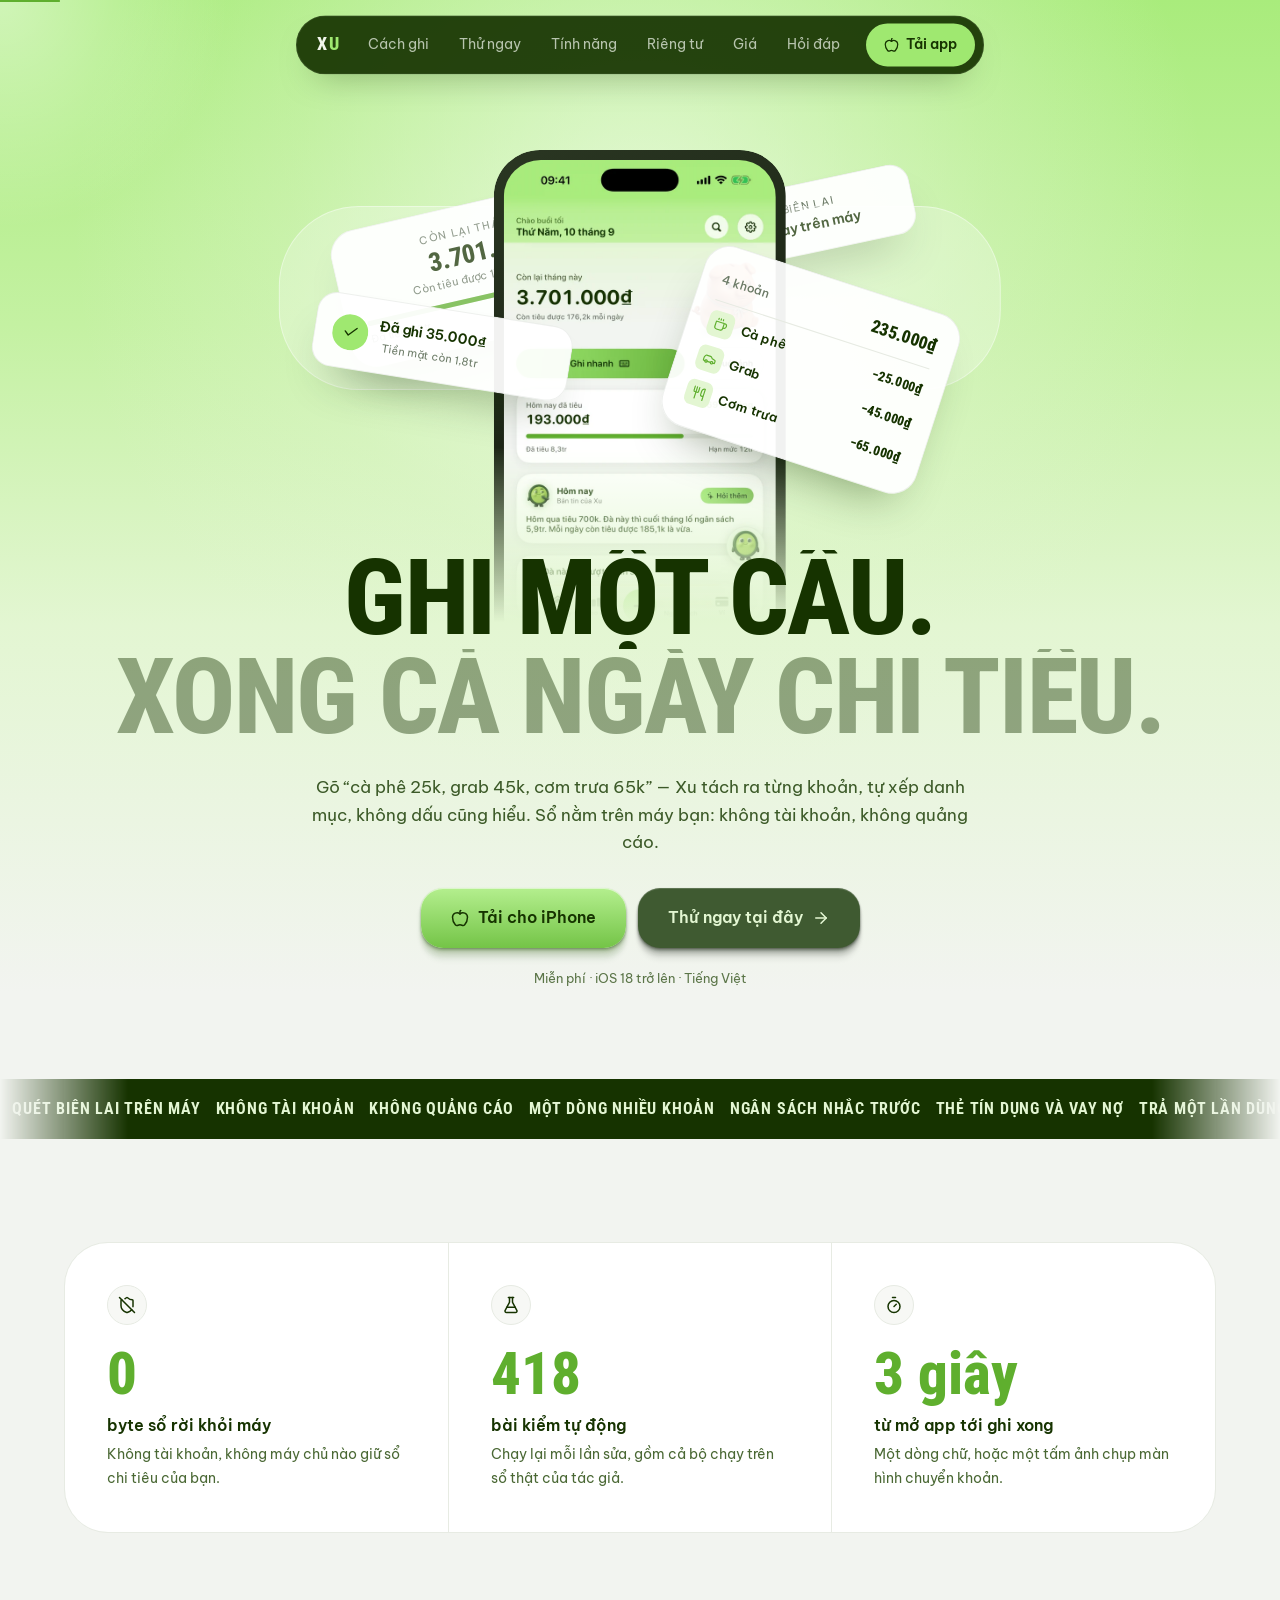
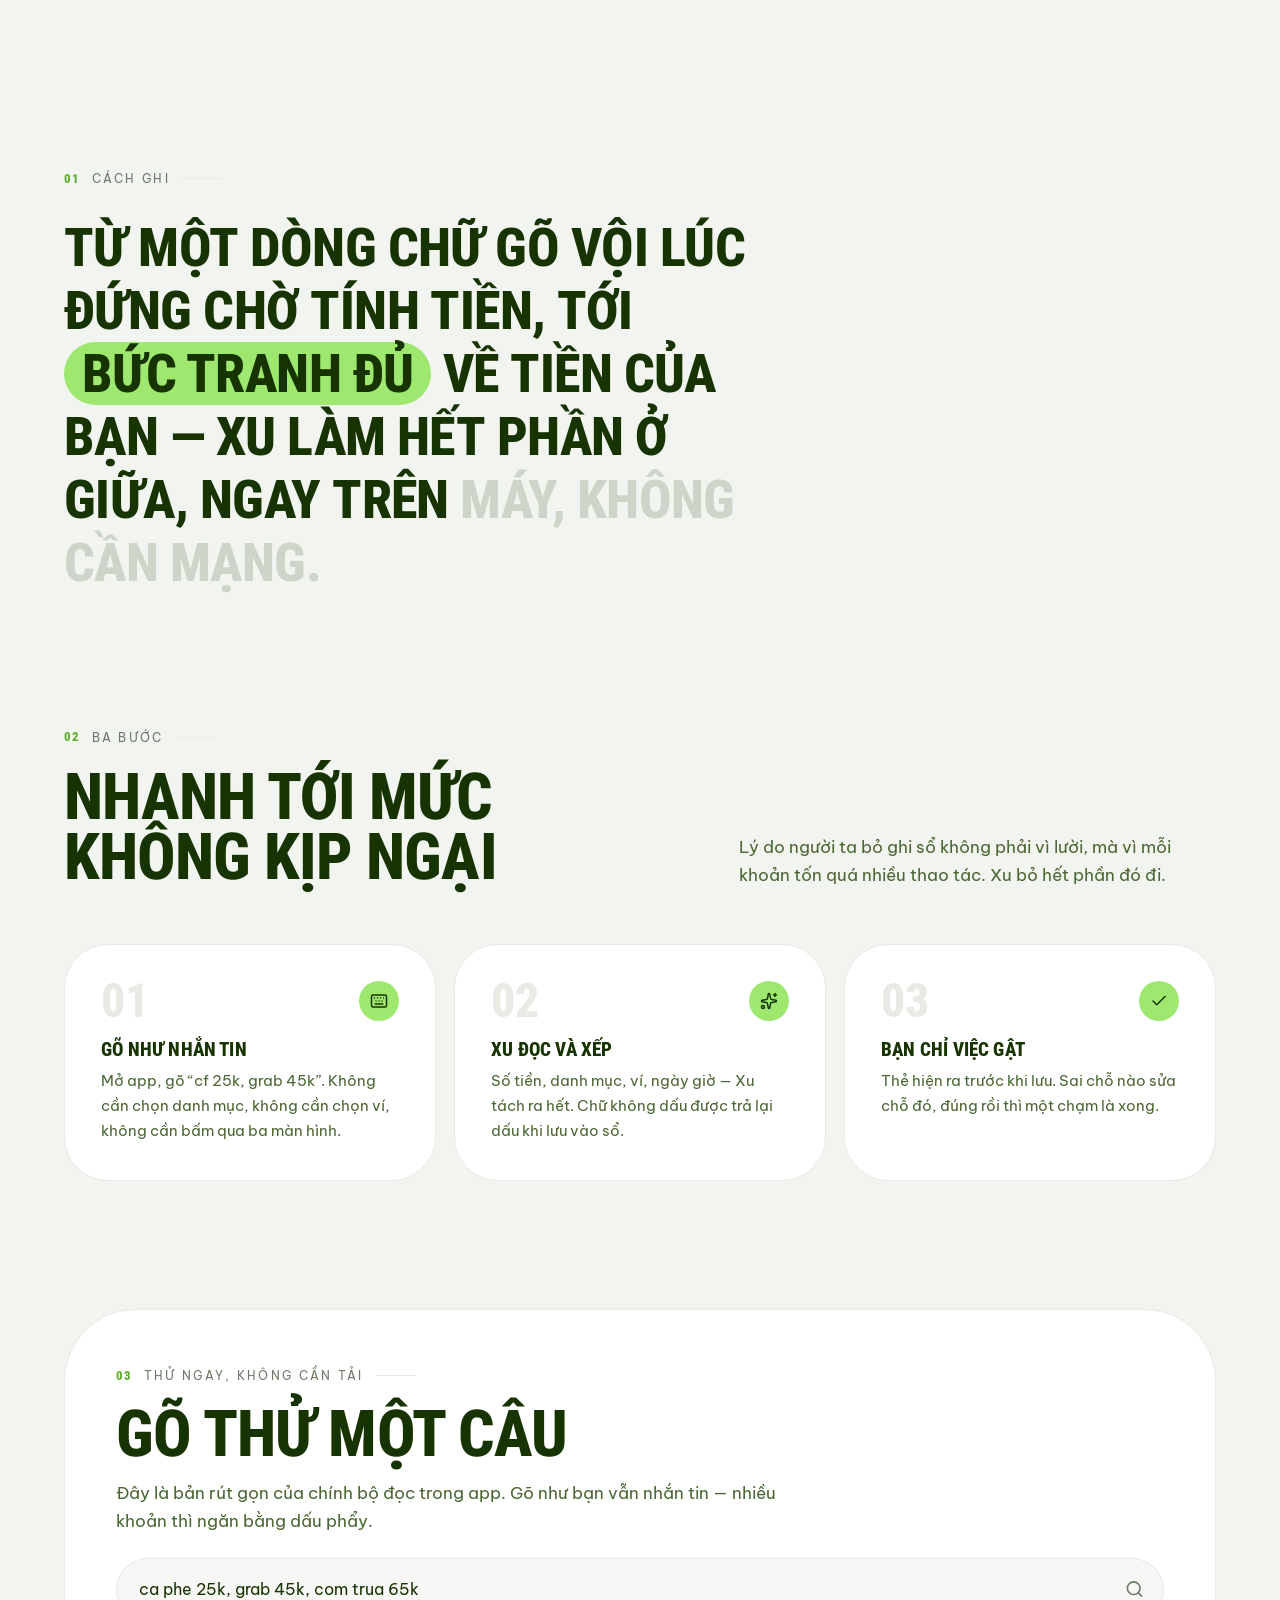
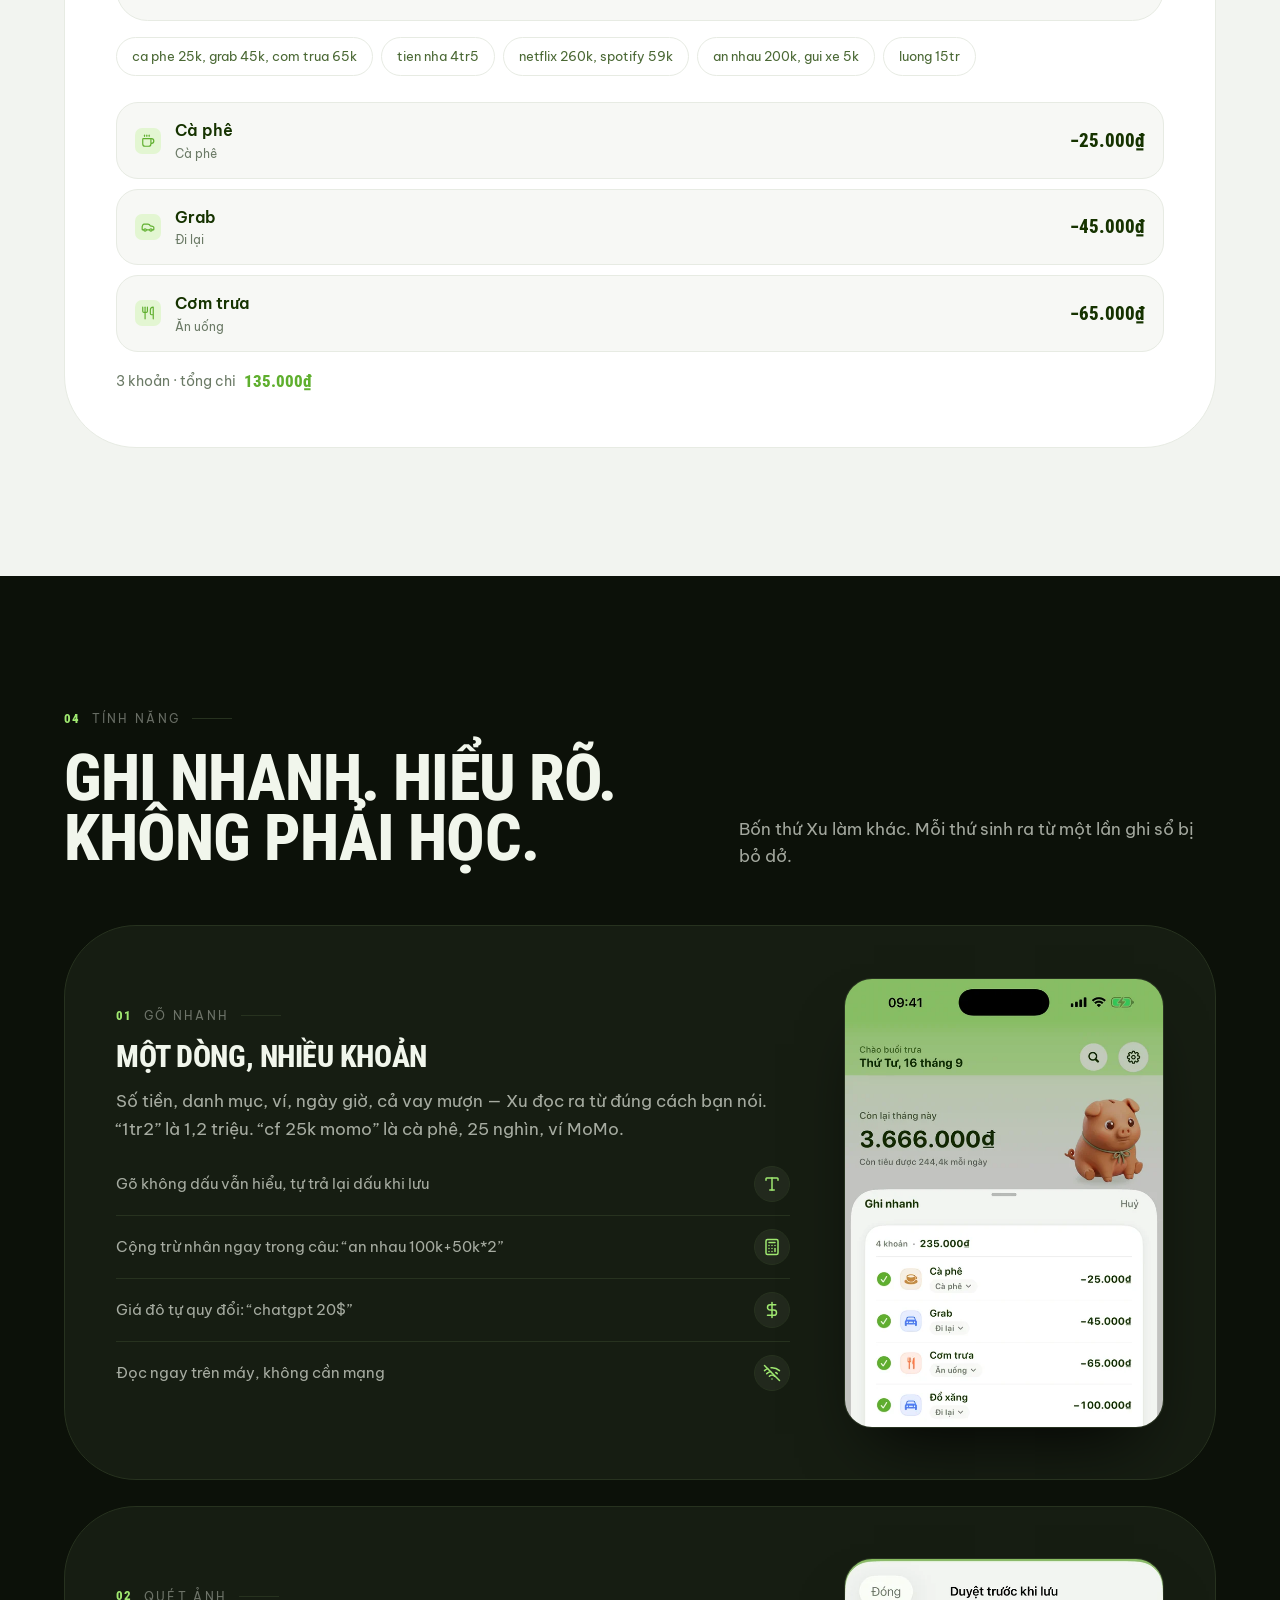
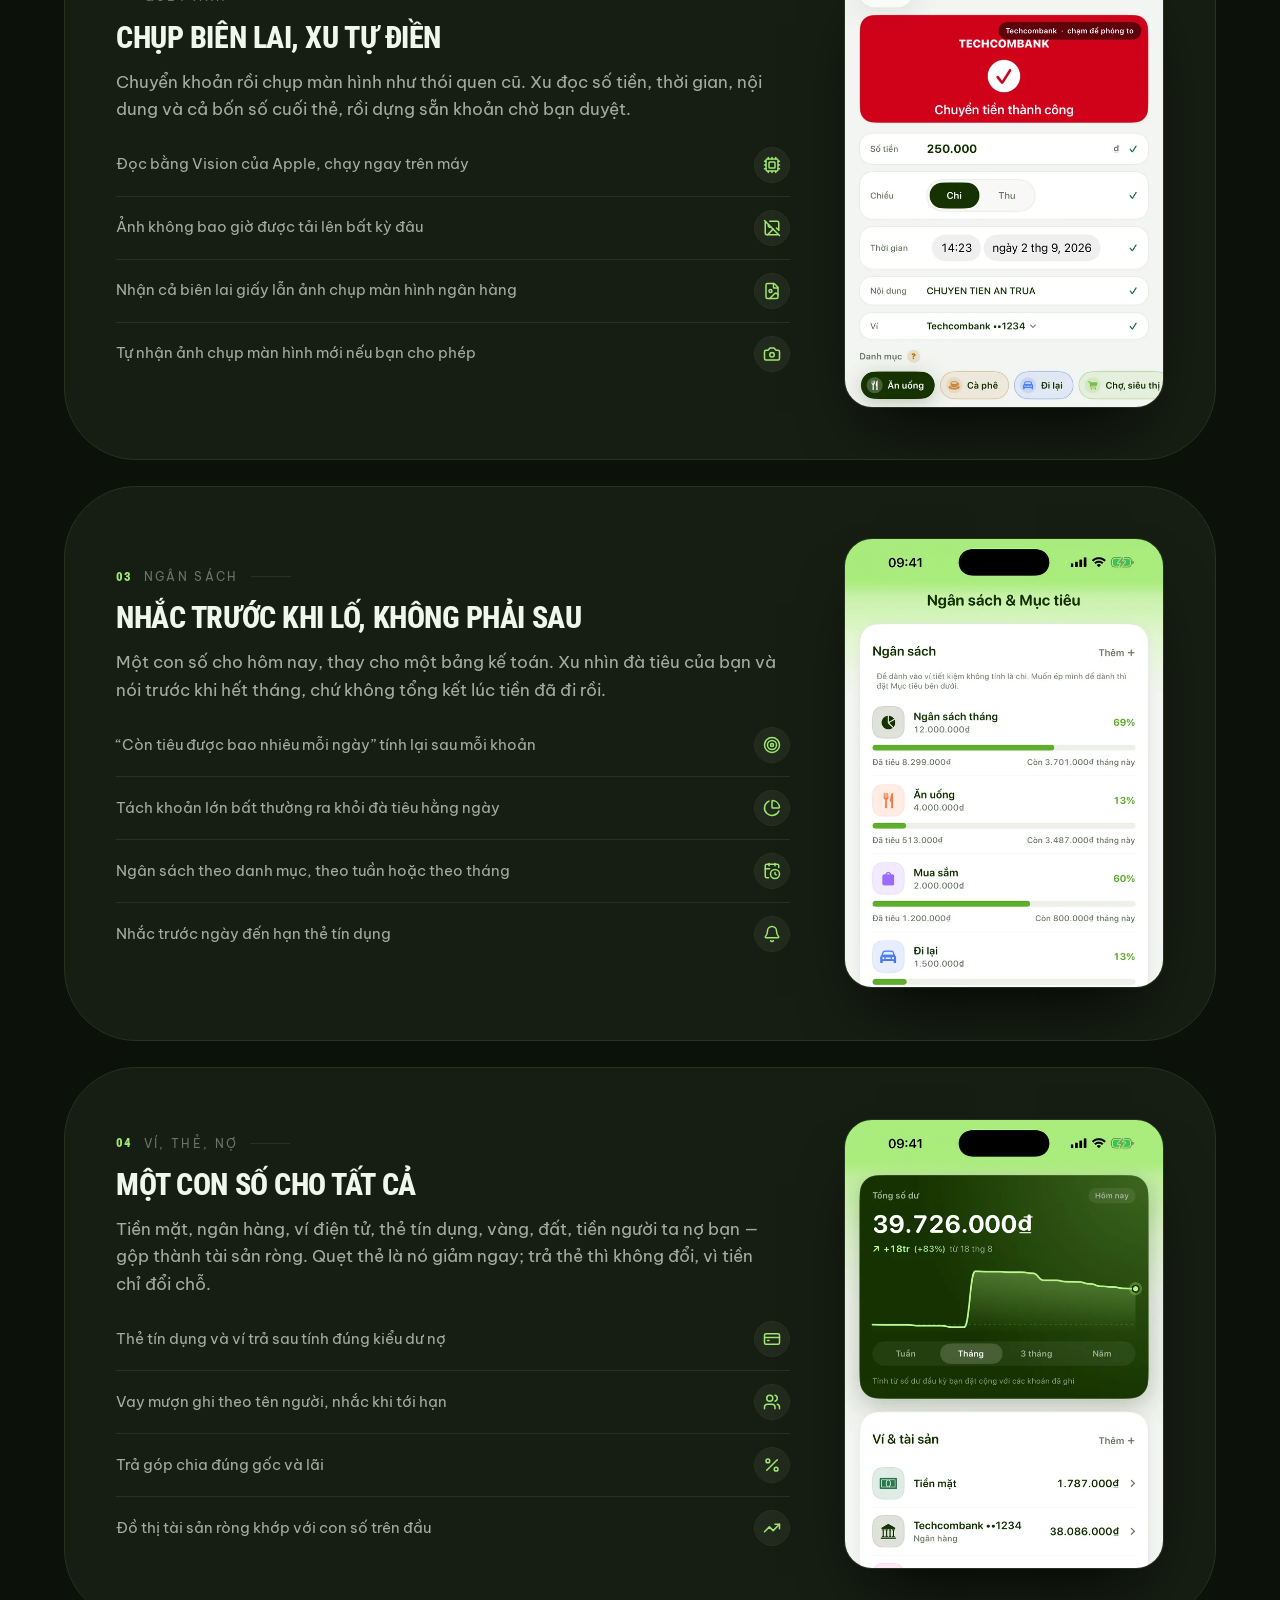
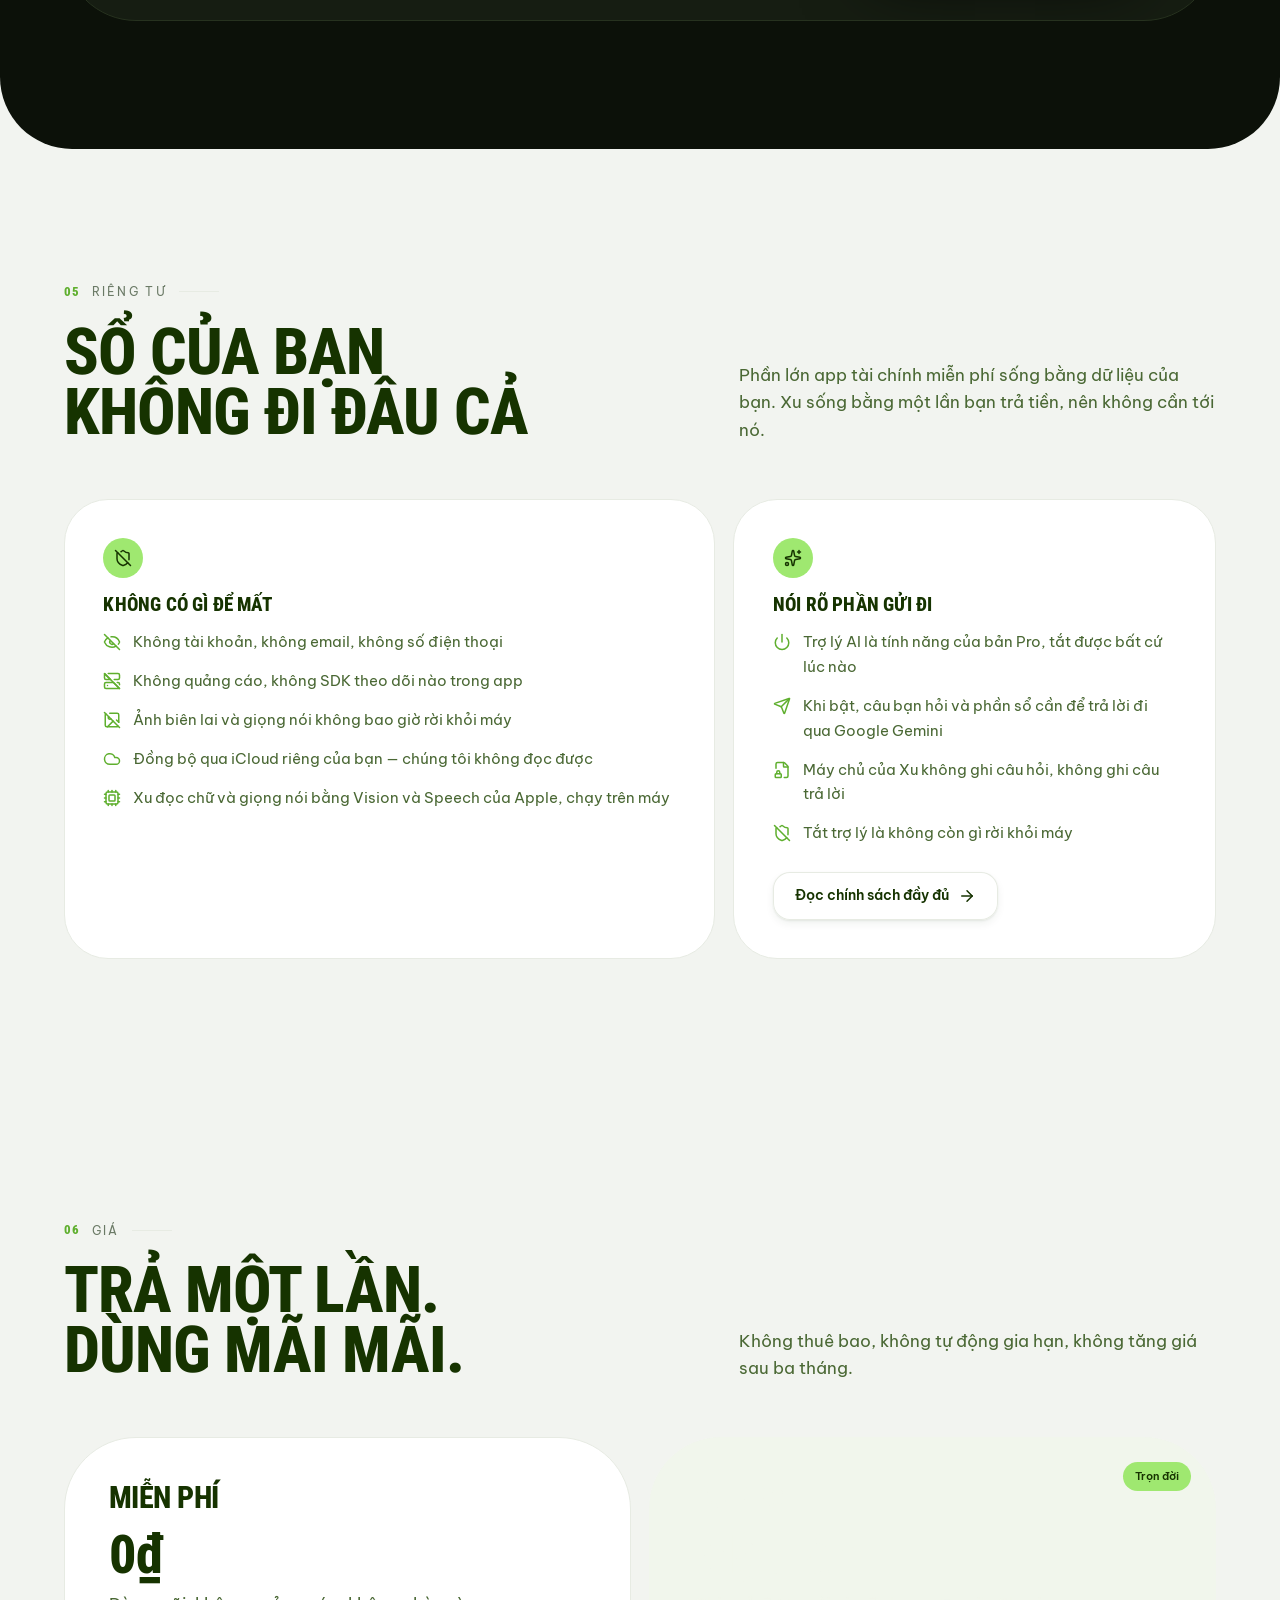
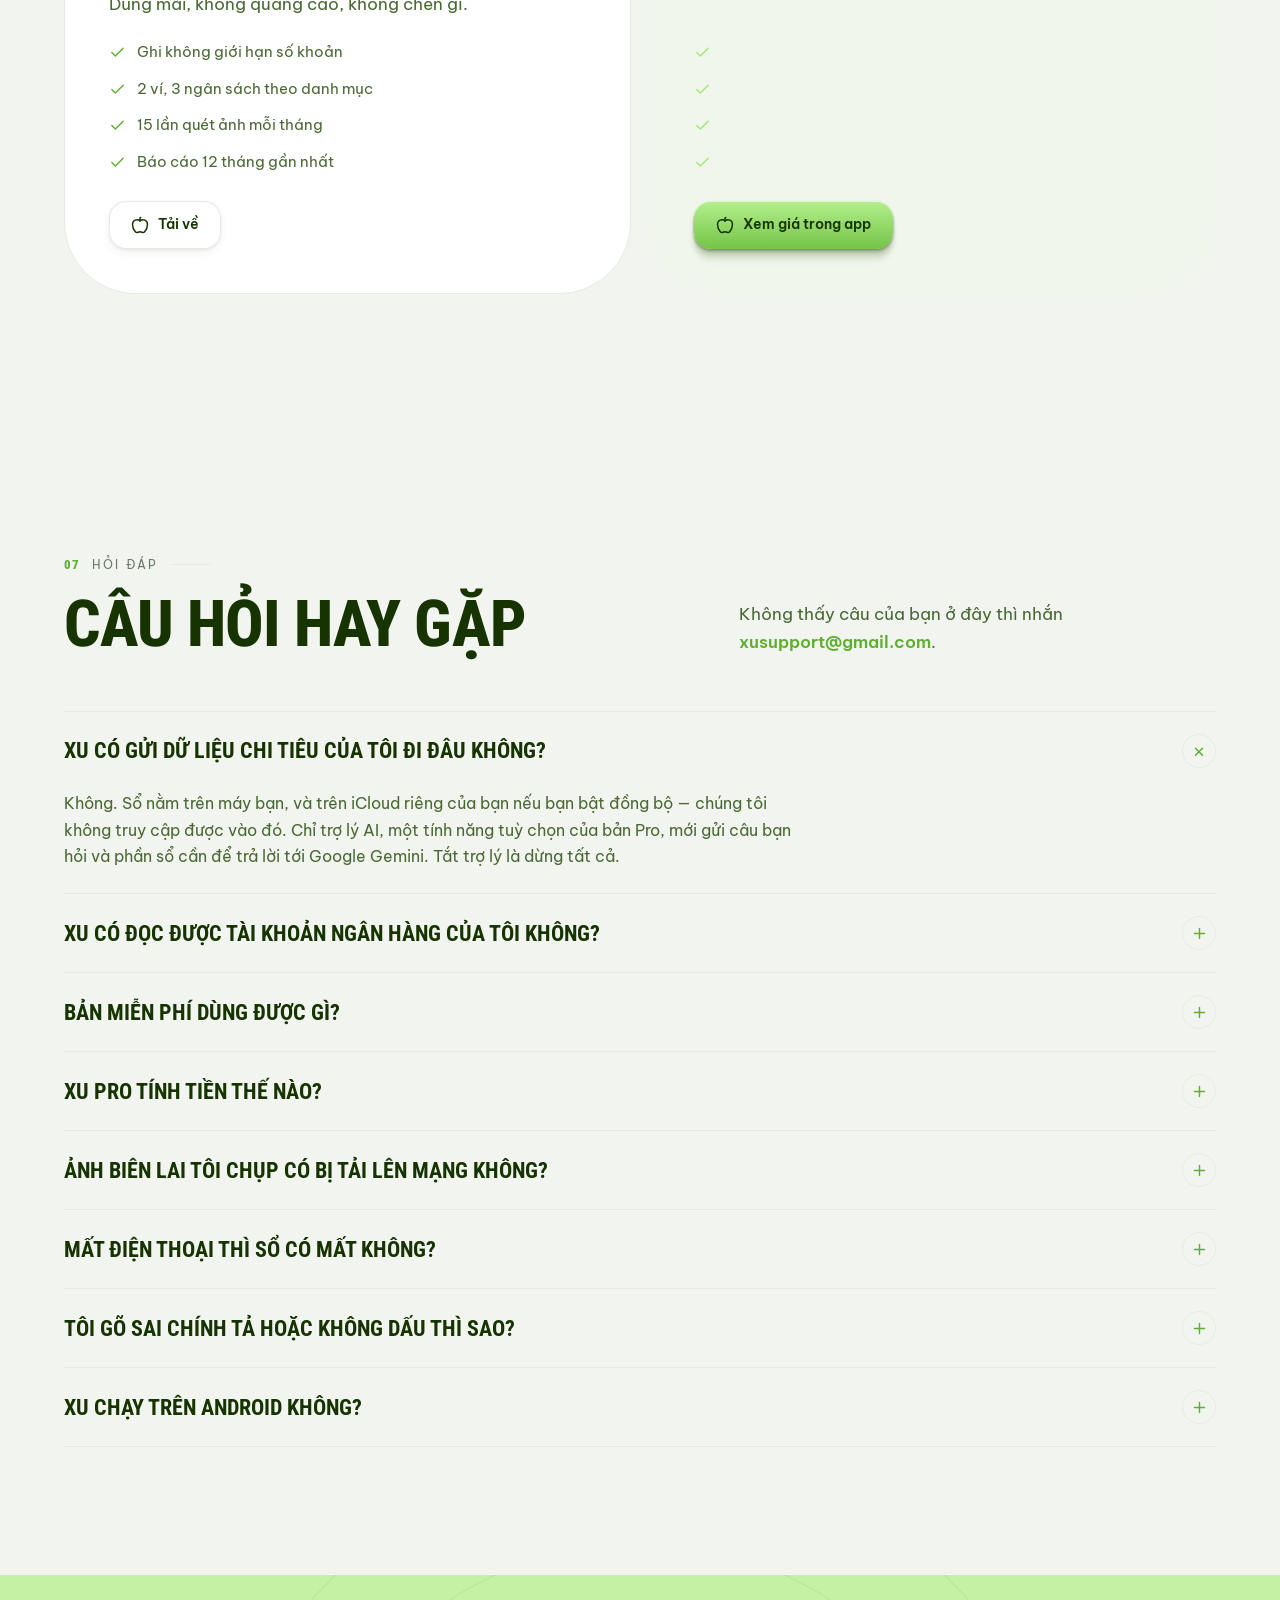
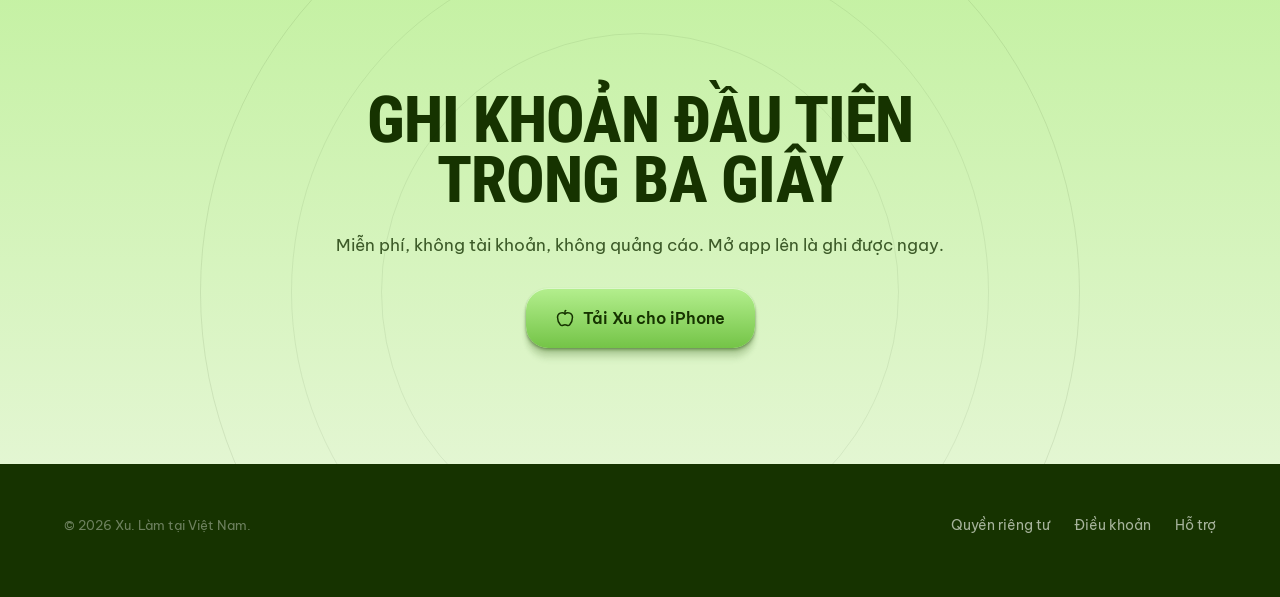
==== commit 3dfc86b4: "Nút dựng lại theo mẫu: bo 22px, gradient dọc, bốn lớp bóng Co-Authored-By: Claude Opus 5 <noreply@an" ====
--- a/index.html
+++ b/index.html
@@ -91,10 +91,10 @@
   ]
 }
 </script>
-  <script type="module" crossorigin src="./assets/index-BXWFo9J3.js"></script>
-  <link rel="stylesheet" crossorigin href="./assets/style-DpIG76K1.css">
+  <script type="module" crossorigin src="./assets/index-_tA-TZrA.js"></script>
+  <link rel="stylesheet" crossorigin href="./assets/style-CxYMQtzP.css">
 </head>
 <body>
-<div id="root"><link rel="preload" as="image" href="./img/hom-nay.webp" fetchPriority="high"/><div class="grain" aria-hidden="true"></div><div class="progress" style="transform:scaleX(0)"></div><header class="nav"><div class="nav-pill"><a href="#" class="nav-brand" aria-label="Xu, về đầu trang">X<i>u</i></a><nav class="nav-links"><a href="#cach-ghi">Cách ghi</a><a href="#thu">Thử ngay</a><a href="#tinh-nang">Tính năng</a><a href="#rieng-tu">Riêng tư</a><a href="#gia">Giá</a><a href="#hoi-dap">Hỏi đáp</a></nav><a class="nav-cta" href="#tai"><svg xmlns="http://www.w3.org/2000/svg" width="24" height="24" viewBox="0 0 24 24" fill="none" stroke="currentColor" stroke-width="2" stroke-linecap="round" stroke-linejoin="round" class="lucide lucide-apple" aria-hidden="true"><path d="M12 6.528V3a1 1 0 0 1 1-1h0"></path><path d="M18.237 21A15 15 0 0 0 22 11a6 6 0 0 0-10-4.472A6 6 0 0 0 2 11a15.1 15.1 0 0 0 3.763 10 3 3 0 0 0 3.648.648 5.5 5.5 0 0 1 5.178 0A3 3 0 0 0 18.237 21"></path></svg> Tải app</a></div></header><main><section class="hero"><div class="hero-orb"></div><div class="hero-art"><div class="stage-inner"><div class="hcard hcard-lg" style="left:-20%;top:14%;width:72%;z-index:1;opacity:0;transform:translateY(46px) scale(0.93) rotate(-23.400000000000002deg)"><div><div class="hcard-k">Còn lại tháng này</div><div class="hcard-v">3.701.000₫</div><div class="hcard-sub">Còn tiêu được 176,2k mỗi ngày</div><div class="hbar"><i style="width:69%"></i></div><div class="hcard-foot"><span>Đã tiêu 8,3tr</span><span>Hạn mức 12tr</span></div></div></div><div class="hcard " style="left:56%;top:9%;width:58%;z-index:1;opacity:0;transform:translateY(46px) scale(0.93) rotate(-21.6deg)"><div><div class="hcard-row"><span class="chip-ic on"><svg xmlns="http://www.w3.org/2000/svg" width="24" height="24" viewBox="0 0 24 24" fill="none" stroke="currentColor" stroke-width="2" stroke-linecap="round" stroke-linejoin="round" class="lucide lucide-scan-line" aria-hidden="true"><path d="M3 7V5a2 2 0 0 1 2-2h2"></path><path d="M17 3h2a2 2 0 0 1 2 2v2"></path><path d="M21 17v2a2 2 0 0 1-2 2h-2"></path><path d="M7 21H5a2 2 0 0 1-2-2v-2"></path><path d="M7 12h10"></path></svg></span><div><div class="hcard-k">Ảnh biên lai</div><div class="hcard-t">Đọc ngay trên máy</div></div></div></div></div><div class="stage-glass" aria-hidden="true"></div><div class="phone" style="opacity:0;transform:translateY(56px) scale(0.96)"><div class="phone-screen"><img src="./img/hom-nay.webp" width="620" height="1122" fetchPriority="high" alt="Màn hình Hôm nay của Xu: số tiền còn lại trong tháng và số tiền tiêu được mỗi ngày"/></div></div><div class="hcard hcard-lg" style="left:58%;top:34%;width:62%;z-index:4;opacity:0;transform:translateY(46px) scale(0.93) rotate(32.4deg)"><div><div class="hcard-top"><b>4 khoản</b><span>235.000₫</span></div><div class="hrow"><span class="hrow-ic"><svg xmlns="http://www.w3.org/2000/svg" width="24" height="24" viewBox="0 0 24 24" fill="none" stroke="currentColor" stroke-width="2" stroke-linecap="round" stroke-linejoin="round" class="lucide lucide-coffee" aria-hidden="true"><path d="M10 2v2"></path><path d="M14 2v2"></path><path d="M16 8a1 1 0 0 1 1 1v8a4 4 0 0 1-4 4H7a4 4 0 0 1-4-4V9a1 1 0 0 1 1-1h14a4 4 0 1 1 0 8h-1"></path><path d="M6 2v2"></path></svg></span><span class="hrow-nm">Cà phê</span><span class="hrow-amt">−25.000₫</span></div><div class="hrow"><span class="hrow-ic"><svg xmlns="http://www.w3.org/2000/svg" width="24" height="24" viewBox="0 0 24 24" fill="none" stroke="currentColor" stroke-width="2" stroke-linecap="round" stroke-linejoin="round" class="lucide lucide-car" aria-hidden="true"><path d="M19 17h2c.6 0 1-.4 1-1v-3c0-.9-.7-1.7-1.5-1.9C18.7 10.6 16 10 16 10s-1.3-1.4-2.2-2.3c-.5-.4-1.1-.7-1.8-.7H5c-.6 0-1.1.4-1.4.9l-1.4 2.9A3.7 3.7 0 0 0 2 12v4c0 .6.4 1 1 1h2"></path><circle cx="7" cy="17" r="2"></circle><path d="M9 17h6"></path><circle cx="17" cy="17" r="2"></circle></svg></span><span class="hrow-nm">Grab</span><span class="hrow-amt">−45.000₫</span></div><div class="hrow"><span class="hrow-ic"><svg xmlns="http://www.w3.org/2000/svg" width="24" height="24" viewBox="0 0 24 24" fill="none" stroke="currentColor" stroke-width="2" stroke-linecap="round" stroke-linejoin="round" class="lucide lucide-utensils lucide-fork-knife" aria-hidden="true"><path d="M3 2v7c0 1.1.9 2 2 2h4a2 2 0 0 0 2-2V2"></path><path d="M7 2v20"></path><path d="M21 15V2a5 5 0 0 0-5 5v6c0 1.1.9 2 2 2h3Zm0 0v7"></path></svg></span><span class="hrow-nm">Cơm trưa</span><span class="hrow-amt">−65.000₫</span></div></div></div><div class="hcard " style="left:-26%;top:40%;width:60%;z-index:4;opacity:0;transform:translateY(46px) scale(0.93) rotate(16.2deg)"><div><div class="hcard-row"><span class="chip-ic on"><svg xmlns="http://www.w3.org/2000/svg" width="24" height="24" viewBox="0 0 24 24" fill="none" stroke="currentColor" stroke-width="2" stroke-linecap="round" stroke-linejoin="round" class="lucide lucide-check" aria-hidden="true"><path d="M20 6 9 17l-5-5"></path></svg></span><div><div class="hcard-t">Đã ghi 35.000₫</div><div class="hcard-sub">Tiền mặt còn 1,8tr</div></div></div></div></div></div></div><div class="wrap hero-copy"><h1><span class="hline"><span class="l1" style="transform:translateY(105%)">Ghi một câu.</span></span><span class="hline"><span class="l2" style="transform:translateY(105%)">Xong cả ngày chi tiêu.</span></span></h1><p class="lede" style="opacity:0;transform:translateY(18px)">Gõ “cà phê 25k, grab 45k, cơm trưa 65k” — Xu tách ra từng khoản, tự xếp danh mục, không dấu cũng hiểu. Sổ nằm trên máy bạn: không tài khoản, không quảng cáo.</p><div class="hero-actions" style="opacity:0;transform:translateY(18px)"><div style="display:inline-flex;transform:none"><a class="btn btn-lime btn-lg" href="#tai"><svg xmlns="http://www.w3.org/2000/svg" width="24" height="24" viewBox="0 0 24 24" fill="none" stroke="currentColor" stroke-width="2" stroke-linecap="round" stroke-linejoin="round" class="lucide lucide-apple" aria-hidden="true"><path d="M12 6.528V3a1 1 0 0 1 1-1h0"></path><path d="M18.237 21A15 15 0 0 0 22 11a6 6 0 0 0-10-4.472A6 6 0 0 0 2 11a15.1 15.1 0 0 0 3.763 10 3 3 0 0 0 3.648.648 5.5 5.5 0 0 1 5.178 0A3 3 0 0 0 18.237 21"></path></svg> Tải cho iPhone</a></div><div style="display:inline-flex;transform:none"><a class="btn btn-dark btn-lg" href="#thu">Thử ngay tại đây <svg xmlns="http://www.w3.org/2000/svg" width="24" height="24" viewBox="0 0 24 24" fill="none" stroke="currentColor" stroke-width="2" stroke-linecap="round" stroke-linejoin="round" class="lucide lucide-arrow-right" aria-hidden="true"><path d="M5 12h14"></path><path d="m12 5 7 7-7 7"></path></svg></a></div></div><p class="hero-note" style="opacity:0">Miễn phí · iOS 18 trở lên · Tiếng Việt</p></div></section><div class="marquee"><div class="marquee-track"><div class="marquee-item" aria-hidden="true"><span>gõ không dấu vẫn hiểu</span><span>quét biên lai trên máy</span><span>không tài khoản</span><span>không quảng cáo</span><span>một dòng nhiều khoản</span><span>ngân sách nhắc trước</span><span>thẻ tín dụng và vay nợ</span><span>trả một lần dùng mãi</span></div><div class="marquee-item" aria-hidden="true"><span>gõ không dấu vẫn hiểu</span><span>quét biên lai trên máy</span><span>không tài khoản</span><span>không quảng cáo</span><span>một dòng nhiều khoản</span><span>ngân sách nhắc trước</span><span>thẻ tín dụng và vay nợ</span><span>trả một lần dùng mãi</span></div></div></div><section class="sec" style="padding-block:clamp(60px, 8vw, 110px)"><div class="wrap"><div class="stats" style="opacity:0;transform:translateY(26px)"><div class="stat"><div class="chip-ic"><svg xmlns="http://www.w3.org/2000/svg" width="24" height="24" viewBox="0 0 24 24" fill="none" stroke="currentColor" stroke-width="2" stroke-linecap="round" stroke-linejoin="round" class="lucide lucide-shield-off" aria-hidden="true"><path d="m2 2 20 20"></path><path d="M5 5a1 1 0 0 0-1 1v7c0 5 3.5 7.5 7.67 8.94a1 1 0 0 0 .67.01c2.35-.82 4.48-1.97 5.9-3.71"></path><path d="M9.309 3.652A12.252 12.252 0 0 0 11.24 2.28a1.17 1.17 0 0 1 1.52 0C14.51 3.81 17 5 19 5a1 1 0 0 1 1 1v7a9.784 9.784 0 0 1-.08 1.264"></path></svg></div><div class="n">0</div><div class="t">byte sổ rời khỏi máy</div><div class="d">Không tài khoản, không máy chủ nào giữ sổ chi tiêu của bạn.</div></div><div class="stat"><div class="chip-ic"><svg xmlns="http://www.w3.org/2000/svg" width="24" height="24" viewBox="0 0 24 24" fill="none" stroke="currentColor" stroke-width="2" stroke-linecap="round" stroke-linejoin="round" class="lucide lucide-flask-conical" aria-hidden="true"><path d="M14 2v6a2 2 0 0 0 .245.96l5.51 10.08A2 2 0 0 1 18 22H6a2 2 0 0 1-1.755-2.96l5.51-10.08A2 2 0 0 0 10 8V2"></path><path d="M6.453 15h11.094"></path><path d="M8.5 2h7"></path></svg></div><div class="n"><span>418</span></div><div class="t">bài kiểm tự động</div><div class="d">Chạy lại mỗi lần sửa, gồm cả bộ chạy trên sổ thật của tác giả.</div></div><div class="stat"><div class="chip-ic"><svg xmlns="http://www.w3.org/2000/svg" width="24" height="24" viewBox="0 0 24 24" fill="none" stroke="currentColor" stroke-width="2" stroke-linecap="round" stroke-linejoin="round" class="lucide lucide-timer" aria-hidden="true"><line x1="10" x2="14" y1="2" y2="2"></line><line x1="12" x2="15" y1="14" y2="11"></line><circle cx="12" cy="14" r="8"></circle></svg></div><div class="n">3 giây</div><div class="t">từ mở app tới ghi xong</div><div class="d">Một dòng chữ, hoặc một tấm ảnh chụp màn hình chuyển khoản.</div></div></div></div></section><section class="sec" id="cach-ghi"><div class="wrap"><p class="eyebrow" style="margin-bottom:26px;opacity:0;transform:translateY(26px)"><b>01</b> Cách ghi</p><p class="story"><span class="w" style="opacity:0.16">Từ</span> <span class="w" style="opacity:0.16">một</span> <span class="w" style="opacity:0.16">dòng</span> <span class="w" style="opacity:0.16">chữ</span> <span class="w" style="opacity:0.16">gõ</span> <span class="w" style="opacity:0.16">vội</span> <span class="w" style="opacity:0.16">lúc</span> <span class="w" style="opacity:0.16">đứng</span> <span class="w" style="opacity:0.16">chờ</span> <span class="w" style="opacity:0.16">tính</span> <span class="w" style="opacity:0.16">tiền,</span> <span class="w" style="opacity:0.16">tới</span> <span class="w" style="opacity:0.16"><span class="pill">bức tranh đủ</span></span> <span class="w" style="opacity:0.16">về</span> <span class="w" style="opacity:0.16">tiền</span> <span class="w" style="opacity:0.16">của</span> <span class="w" style="opacity:0.16">bạn</span> <span class="w" style="opacity:0.16">—</span> <span class="w" style="opacity:0.16">Xu</span> <span class="w" style="opacity:0.16">làm</span> <span class="w" style="opacity:0.16">hết</span> <span class="w" style="opacity:0.16">phần</span> <span class="w" style="opacity:0.16">ở</span> <span class="w" style="opacity:0.16">giữa,</span> <span class="w" style="opacity:0.16">ngay</span> <span class="w" style="opacity:0.16">trên</span> <span class="w" style="opacity:0.16">máy,</span> <span class="w" style="opacity:0.16">không</span> <span class="w" style="opacity:0.16">cần</span> <span class="w" style="opacity:0.16">mạng.</span> </p></div></section><section class="sec" style="padding-top:0"><div class="wrap"><div class="sec-head"><div style="opacity:0;transform:translateY(26px)"><p class="eyebrow" style="margin-bottom:20px"><b>02</b> Ba bước</p><h2>Nhanh tới mức<br/>không kịp ngại</h2></div><div style="opacity:0;transform:translateY(26px)"><p class="lede">Lý do người ta bỏ ghi sổ không phải vì lười, mà vì mỗi khoản tốn quá nhiều thao tác. Xu bỏ hết phần đó đi.</p></div></div><div class="steps"><div class="step" style="opacity:0;transform:translateY(26px)"><div class="step-top"><div class="num">01</div><div class="chip-ic on"><svg xmlns="http://www.w3.org/2000/svg" width="24" height="24" viewBox="0 0 24 24" fill="none" stroke="currentColor" stroke-width="2" stroke-linecap="round" stroke-linejoin="round" class="lucide lucide-keyboard" aria-hidden="true"><path d="M10 8h.01"></path><path d="M12 12h.01"></path><path d="M14 8h.01"></path><path d="M16 12h.01"></path><path d="M18 8h.01"></path><path d="M6 8h.01"></path><path d="M7 16h10"></path><path d="M8 12h.01"></path><rect width="20" height="16" x="2" y="4" rx="2"></rect></svg></div></div><h4>Gõ như nhắn tin</h4><p>Mở app, gõ “cf 25k, grab 45k”. Không cần chọn danh mục, không cần chọn ví, không cần bấm qua ba màn hình.</p></div><div class="step" style="opacity:0;transform:translateY(26px)"><div class="step-top"><div class="num">02</div><div class="chip-ic on"><svg xmlns="http://www.w3.org/2000/svg" width="24" height="24" viewBox="0 0 24 24" fill="none" stroke="currentColor" stroke-width="2" stroke-linecap="round" stroke-linejoin="round" class="lucide lucide-sparkles lucide-stars" aria-hidden="true"><path d="M11.017 2.814a1 1 0 0 1 1.966 0l1.051 5.558a2 2 0 0 0 1.594 1.594l5.558 1.051a1 1 0 0 1 0 1.966l-5.558 1.051a2 2 0 0 0-1.594 1.594l-1.051 5.558a1 1 0 0 1-1.966 0l-1.051-5.558a2 2 0 0 0-1.594-1.594l-5.558-1.051a1 1 0 0 1 0-1.966l5.558-1.051a2 2 0 0 0 1.594-1.594z"></path><path d="M20 2v4"></path><path d="M22 4h-4"></path><circle cx="4" cy="20" r="2"></circle></svg></div></div><h4>Xu đọc và xếp</h4><p>Số tiền, danh mục, ví, ngày giờ — Xu tách ra hết. Chữ không dấu được trả lại dấu khi lưu vào sổ.</p></div><div class="step" style="opacity:0;transform:translateY(26px)"><div class="step-top"><div class="num">03</div><div class="chip-ic on"><svg xmlns="http://www.w3.org/2000/svg" width="24" height="24" viewBox="0 0 24 24" fill="none" stroke="currentColor" stroke-width="2" stroke-linecap="round" stroke-linejoin="round" class="lucide lucide-check" aria-hidden="true"><path d="M20 6 9 17l-5-5"></path></svg></div></div><h4>Bạn chỉ việc gật</h4><p>Thẻ hiện ra trước khi lưu. Sai chỗ nào sửa chỗ đó, đúng rồi thì một chạm là xong.</p></div></div></div></section><section class="sec" id="thu" style="padding-top:0"><div class="wrap"><div class="try" style="opacity:0;transform:translateY(26px)"><p class="eyebrow"><b>03</b> Thử ngay, không cần tải</p><h2 style="margin:18px 0 14px">Gõ thử một câu</h2><p class="lede">Đây là bản rút gọn của chính bộ đọc trong app. Gõ như bạn vẫn nhắn tin — nhiều khoản thì ngăn bằng dấu phẩy.</p><div class="try-field"><input aria-label="Gõ thử một câu chi tiêu" autoComplete="off" spellCheck="false" placeholder="cà phê 25k, grab 45k" value="ca phe 25k, grab 45k, com trua 65k"/><span class="ic"><svg xmlns="http://www.w3.org/2000/svg" width="24" height="24" viewBox="0 0 24 24" fill="none" stroke="currentColor" stroke-width="2" stroke-linecap="round" stroke-linejoin="round" class="lucide lucide-search" aria-hidden="true"><path d="m21 21-4.34-4.34"></path><circle cx="11" cy="11" r="8"></circle></svg></span></div><div class="try-examples"><button type="button">ca phe 25k, grab 45k, com trua 65k</button><button type="button">tien nha 4tr5</button><button type="button">netflix 260k, spotify 59k</button><button type="button">an nhau 200k, gui xe 5k</button><button type="button">luong 15tr</button></div><div class="try-out"><div class="try-row" style="opacity:1;transform:none"><span class="hrow-ic" aria-hidden="true"><svg xmlns="http://www.w3.org/2000/svg" width="24" height="24" viewBox="0 0 24 24" fill="none" stroke="currentColor" stroke-width="2" stroke-linecap="round" stroke-linejoin="round" class="lucide lucide-coffee" aria-hidden="true"><path d="M10 2v2"></path><path d="M14 2v2"></path><path d="M16 8a1 1 0 0 1 1 1v8a4 4 0 0 1-4 4H7a4 4 0 0 1-4-4V9a1 1 0 0 1 1-1h14a4 4 0 1 1 0 8h-1"></path><path d="M6 2v2"></path></svg></span><div><div class="nm">Cà phê</div><div class="cat">Cà phê</div></div><div class="amt" style="color:var(--ink)">−<!-- -->25.000₫</div></div><div class="try-row" style="opacity:1;transform:none"><span class="hrow-ic" aria-hidden="true"><svg xmlns="http://www.w3.org/2000/svg" width="24" height="24" viewBox="0 0 24 24" fill="none" stroke="currentColor" stroke-width="2" stroke-linecap="round" stroke-linejoin="round" class="lucide lucide-car" aria-hidden="true"><path d="M19 17h2c.6 0 1-.4 1-1v-3c0-.9-.7-1.7-1.5-1.9C18.7 10.6 16 10 16 10s-1.3-1.4-2.2-2.3c-.5-.4-1.1-.7-1.8-.7H5c-.6 0-1.1.4-1.4.9l-1.4 2.9A3.7 3.7 0 0 0 2 12v4c0 .6.4 1 1 1h2"></path><circle cx="7" cy="17" r="2"></circle><path d="M9 17h6"></path><circle cx="17" cy="17" r="2"></circle></svg></span><div><div class="nm">Grab</div><div class="cat">Đi lại</div></div><div class="amt" style="color:var(--ink)">−<!-- -->45.000₫</div></div><div class="try-row" style="opacity:1;transform:none"><span class="hrow-ic" aria-hidden="true"><svg xmlns="http://www.w3.org/2000/svg" width="24" height="24" viewBox="0 0 24 24" fill="none" stroke="currentColor" stroke-width="2" stroke-linecap="round" stroke-linejoin="round" class="lucide lucide-utensils lucide-fork-knife" aria-hidden="true"><path d="M3 2v7c0 1.1.9 2 2 2h4a2 2 0 0 0 2-2V2"></path><path d="M7 2v20"></path><path d="M21 15V2a5 5 0 0 0-5 5v6c0 1.1.9 2 2 2h3Zm0 0v7"></path></svg></span><div><div class="nm">Cơm trưa</div><div class="cat">Ăn uống</div></div><div class="amt" style="color:var(--ink)">−<!-- -->65.000₫</div></div></div><div class="try-sum" style="opacity:0">3<!-- --> khoản · tổng chi <b>135.000₫</b></div></div></div></section><section class="sec dark round-top round-bottom" id="tinh-nang"><div class="wrap"><div class="sec-head"><div style="opacity:0;transform:translateY(26px)"><p class="eyebrow" style="margin-bottom:20px"><b>04</b> Tính năng</p><h2>Ghi nhanh. Hiểu rõ.<br/>Không phải học.</h2></div><div style="opacity:0;transform:translateY(26px)"><p class="lede">Bốn thứ Xu làm khác. Mỗi thứ sinh ra từ một lần ghi sổ bị bỏ dở.</p></div></div><div class="stack"><article class="feat" style="top:calc(96px + 0px);z-index:1;opacity:0;transform:translateY(40px)"><div class="feat-grid"><div><p class="eyebrow"><b>01</b> <!-- -->Gõ nhanh</p><h3>Một dòng, nhiều khoản</h3><p class="lede">Số tiền, danh mục, ví, ngày giờ, cả vay mượn — Xu đọc ra từ đúng cách bạn nói. “1tr2” là 1,2 triệu. “cf 25k momo” là cà phê, 25 nghìn, ví MoMo.</p><ul><li><span>Gõ không dấu vẫn hiểu, tự trả lại dấu khi lưu</span><span class="chip-ic"><svg xmlns="http://www.w3.org/2000/svg" width="24" height="24" viewBox="0 0 24 24" fill="none" stroke="currentColor" stroke-width="2" stroke-linecap="round" stroke-linejoin="round" class="lucide lucide-type" aria-hidden="true"><path d="M12 4v16"></path><path d="M4 7V5a1 1 0 0 1 1-1h14a1 1 0 0 1 1 1v2"></path><path d="M9 20h6"></path></svg></span></li><li><span>Cộng trừ nhân ngay trong câu: “an nhau 100k+50k*2”</span><span class="chip-ic"><svg xmlns="http://www.w3.org/2000/svg" width="24" height="24" viewBox="0 0 24 24" fill="none" stroke="currentColor" stroke-width="2" stroke-linecap="round" stroke-linejoin="round" class="lucide lucide-calculator" aria-hidden="true"><rect width="16" height="20" x="4" y="2" rx="2"></rect><line x1="8" x2="16" y1="6" y2="6"></line><line x1="16" x2="16" y1="14" y2="18"></line><path d="M16 10h.01"></path><path d="M12 10h.01"></path><path d="M8 10h.01"></path><path d="M12 14h.01"></path><path d="M8 14h.01"></path><path d="M12 18h.01"></path><path d="M8 18h.01"></path></svg></span></li><li><span>Giá đô tự quy đổi: “chatgpt 20$”</span><span class="chip-ic"><svg xmlns="http://www.w3.org/2000/svg" width="24" height="24" viewBox="0 0 24 24" fill="none" stroke="currentColor" stroke-width="2" stroke-linecap="round" stroke-linejoin="round" class="lucide lucide-dollar-sign" aria-hidden="true"><line x1="12" x2="12" y1="2" y2="22"></line><path d="M17 5H9.5a3.5 3.5 0 0 0 0 7h5a3.5 3.5 0 0 1 0 7H6"></path></svg></span></li><li><span>Đọc ngay trên máy, không cần mạng</span><span class="chip-ic"><svg xmlns="http://www.w3.org/2000/svg" width="24" height="24" viewBox="0 0 24 24" fill="none" stroke="currentColor" stroke-width="2" stroke-linecap="round" stroke-linejoin="round" class="lucide lucide-wifi-off" aria-hidden="true"><path d="M12 20h.01"></path><path d="M8.5 16.429a5 5 0 0 1 7 0"></path><path d="M5 12.859a10 10 0 0 1 5.17-2.69"></path><path d="M19 12.859a10 10 0 0 0-2.007-1.523"></path><path d="M2 8.82a15 15 0 0 1 4.177-2.643"></path><path d="M22 8.82a15 15 0 0 0-11.288-3.764"></path><path d="m2 2 20 20"></path></svg></span></li></ul></div><div class="feat-shot"><img src="./img/go-nhanh.webp" width="620" height="1122" loading="lazy" alt="Màn Ghi nhanh của Xu tách một câu thành bốn khoản riêng, mỗi khoản có danh mục"/></div></div></article><article class="feat" style="top:calc(96px + 14px);z-index:2;opacity:0;transform:translateY(40px)"><div class="feat-grid"><div><p class="eyebrow"><b>02</b> <!-- -->Quét ảnh</p><h3>Chụp biên lai, Xu tự điền</h3><p class="lede">Chuyển khoản rồi chụp màn hình như thói quen cũ. Xu đọc số tiền, thời gian, nội dung và cả bốn số cuối thẻ, rồi dựng sẵn khoản chờ bạn duyệt.</p><ul><li><span>Đọc bằng Vision của Apple, chạy ngay trên máy</span><span class="chip-ic"><svg xmlns="http://www.w3.org/2000/svg" width="24" height="24" viewBox="0 0 24 24" fill="none" stroke="currentColor" stroke-width="2" stroke-linecap="round" stroke-linejoin="round" class="lucide lucide-cpu" aria-hidden="true"><path d="M12 20v2"></path><path d="M12 2v2"></path><path d="M17 20v2"></path><path d="M17 2v2"></path><path d="M2 12h2"></path><path d="M2 17h2"></path><path d="M2 7h2"></path><path d="M20 12h2"></path><path d="M20 17h2"></path><path d="M20 7h2"></path><path d="M7 20v2"></path><path d="M7 2v2"></path><rect x="4" y="4" width="16" height="16" rx="2"></rect><rect x="8" y="8" width="8" height="8" rx="1"></rect></svg></span></li><li><span>Ảnh không bao giờ được tải lên bất kỳ đâu</span><span class="chip-ic"><svg xmlns="http://www.w3.org/2000/svg" width="24" height="24" viewBox="0 0 24 24" fill="none" stroke="currentColor" stroke-width="2" stroke-linecap="round" stroke-linejoin="round" class="lucide lucide-image-off" aria-hidden="true"><line x1="2" x2="22" y1="2" y2="22"></line><path d="M10.41 10.41a2 2 0 1 1-2.83-2.83"></path><line x1="13.5" x2="6" y1="13.5" y2="21"></line><line x1="18" x2="21" y1="12" y2="15"></line><path d="M3.59 3.59A1.99 1.99 0 0 0 3 5v14a2 2 0 0 0 2 2h14c.55 0 1.052-.22 1.41-.59"></path><path d="M21 15V5a2 2 0 0 0-2-2H9"></path></svg></span></li><li><span>Nhận cả biên lai giấy lẫn ảnh chụp màn hình ngân hàng</span><span class="chip-ic"><svg xmlns="http://www.w3.org/2000/svg" width="24" height="24" viewBox="0 0 24 24" fill="none" stroke="currentColor" stroke-width="2" stroke-linecap="round" stroke-linejoin="round" class="lucide lucide-file-image" aria-hidden="true"><path d="M6 22a2 2 0 0 1-2-2V4a2 2 0 0 1 2-2h8a2.4 2.4 0 0 1 1.704.706l3.588 3.588A2.4 2.4 0 0 1 20 8v12a2 2 0 0 1-2 2z"></path><path d="M14 2v5a1 1 0 0 0 1 1h5"></path><circle cx="10" cy="12" r="2"></circle><path d="m20 17-1.296-1.296a2.41 2.41 0 0 0-3.408 0L9 22"></path></svg></span></li><li><span>Tự nhận ảnh chụp màn hình mới nếu bạn cho phép</span><span class="chip-ic"><svg xmlns="http://www.w3.org/2000/svg" width="24" height="24" viewBox="0 0 24 24" fill="none" stroke="currentColor" stroke-width="2" stroke-linecap="round" stroke-linejoin="round" class="lucide lucide-camera" aria-hidden="true"><path d="M13.997 4a2 2 0 0 1 1.76 1.05l.486.9A2 2 0 0 0 18.003 7H20a2 2 0 0 1 2 2v9a2 2 0 0 1-2 2H4a2 2 0 0 1-2-2V9a2 2 0 0 1 2-2h1.997a2 2 0 0 0 1.759-1.048l.489-.904A2 2 0 0 1 10.004 4z"></path><circle cx="12" cy="13" r="3"></circle></svg></span></li></ul></div><div class="feat-shot"><img src="./img/quet-bien-lai.webp" width="620" height="1122" loading="lazy" alt="Xu đọc ảnh chụp màn hình chuyển khoản và điền sẵn số tiền, thời gian, nội dung"/></div></div></article><article class="feat" style="top:calc(96px + 28px);z-index:3;opacity:0;transform:translateY(40px)"><div class="feat-grid"><div><p class="eyebrow"><b>03</b> <!-- -->Ngân sách</p><h3>Nhắc trước khi lố, không phải sau</h3><p class="lede">Một con số cho hôm nay, thay cho một bảng kế toán. Xu nhìn đà tiêu của bạn và nói trước khi hết tháng, chứ không tổng kết lúc tiền đã đi rồi.</p><ul><li><span>“Còn tiêu được bao nhiêu mỗi ngày” tính lại sau mỗi khoản</span><span class="chip-ic"><svg xmlns="http://www.w3.org/2000/svg" width="24" height="24" viewBox="0 0 24 24" fill="none" stroke="currentColor" stroke-width="2" stroke-linecap="round" stroke-linejoin="round" class="lucide lucide-target" aria-hidden="true"><circle cx="12" cy="12" r="10"></circle><circle cx="12" cy="12" r="6"></circle><circle cx="12" cy="12" r="2"></circle></svg></span></li><li><span>Tách khoản lớn bất thường ra khỏi đà tiêu hằng ngày</span><span class="chip-ic"><svg xmlns="http://www.w3.org/2000/svg" width="24" height="24" viewBox="0 0 24 24" fill="none" stroke="currentColor" stroke-width="2" stroke-linecap="round" stroke-linejoin="round" class="lucide lucide-chart-pie lucide-pie-chart" aria-hidden="true"><path d="M21 12c.552 0 1.005-.449.95-.998a10 10 0 0 0-8.953-8.951c-.55-.055-.998.398-.998.95v8a1 1 0 0 0 1 1z"></path><path d="M21.21 15.89A10 10 0 1 1 8 2.83"></path></svg></span></li><li><span>Ngân sách theo danh mục, theo tuần hoặc theo tháng</span><span class="chip-ic"><svg xmlns="http://www.w3.org/2000/svg" width="24" height="24" viewBox="0 0 24 24" fill="none" stroke="currentColor" stroke-width="2" stroke-linecap="round" stroke-linejoin="round" class="lucide lucide-calendar-clock" aria-hidden="true"><path d="M16 14v2.2l1.6 1"></path><path d="M16 2v3"></path><path d="M21 7.338V5a2 2 0 00-2-2H5a2 2 0 00-2 2v14a2 2 0 002 2h2.338"></path><path d="M3 9h5.859"></path><path d="M8 2v3"></path><circle cx="16" cy="16" r="6"></circle></svg></span></li><li><span>Nhắc trước ngày đến hạn thẻ tín dụng</span><span class="chip-ic"><svg xmlns="http://www.w3.org/2000/svg" width="24" height="24" viewBox="0 0 24 24" fill="none" stroke="currentColor" stroke-width="2" stroke-linecap="round" stroke-linejoin="round" class="lucide lucide-bell" aria-hidden="true"><path d="M10.268 21a2 2 0 0 0 3.464 0"></path><path d="M3.262 15.326A1 1 0 0 0 4 17h16a1 1 0 0 0 .74-1.673C19.41 13.956 18 12.499 18 8A6 6 0 0 0 6 8c0 4.499-1.411 5.956-2.738 7.326"></path></svg></span></li></ul></div><div class="feat-shot"><img src="./img/ngan-sach.webp" width="620" height="1122" loading="lazy" alt="Màn Ngân sách của Xu hiện hạn mức từng danh mục và phần còn lại"/></div></div></article><article class="feat" style="top:calc(96px + 42px);z-index:4;opacity:0;transform:translateY(40px)"><div class="feat-grid"><div><p class="eyebrow"><b>04</b> <!-- -->Ví, thẻ, nợ</p><h3>Một con số cho tất cả</h3><p class="lede">Tiền mặt, ngân hàng, ví điện tử, thẻ tín dụng, vàng, đất, tiền người ta nợ bạn — gộp thành tài sản ròng. Quẹt thẻ là nó giảm ngay; trả thẻ thì không đổi, vì tiền chỉ đổi chỗ.</p><ul><li><span>Thẻ tín dụng và ví trả sau tính đúng kiểu dư nợ</span><span class="chip-ic"><svg xmlns="http://www.w3.org/2000/svg" width="24" height="24" viewBox="0 0 24 24" fill="none" stroke="currentColor" stroke-width="2" stroke-linecap="round" stroke-linejoin="round" class="lucide lucide-credit-card" aria-hidden="true"><rect width="20" height="14" x="2" y="5" rx="2"></rect><line x1="2" x2="22" y1="10" y2="10"></line><path d="M6 14h2"></path></svg></span></li><li><span>Vay mượn ghi theo tên người, nhắc khi tới hạn</span><span class="chip-ic"><svg xmlns="http://www.w3.org/2000/svg" width="24" height="24" viewBox="0 0 24 24" fill="none" stroke="currentColor" stroke-width="2" stroke-linecap="round" stroke-linejoin="round" class="lucide lucide-users" aria-hidden="true"><path d="M16 21v-2a4 4 0 0 0-4-4H6a4 4 0 0 0-4 4v2"></path><path d="M16 3.128a4 4 0 0 1 0 7.744"></path><path d="M22 21v-2a4 4 0 0 0-3-3.87"></path><circle cx="9" cy="7" r="4"></circle></svg></span></li><li><span>Trả góp chia đúng gốc và lãi</span><span class="chip-ic"><svg xmlns="http://www.w3.org/2000/svg" width="24" height="24" viewBox="0 0 24 24" fill="none" stroke="currentColor" stroke-width="2" stroke-linecap="round" stroke-linejoin="round" class="lucide lucide-percent" aria-hidden="true"><line x1="19" x2="5" y1="5" y2="19"></line><circle cx="6.5" cy="6.5" r="2.5"></circle><circle cx="17.5" cy="17.5" r="2.5"></circle></svg></span></li><li><span>Đồ thị tài sản ròng khớp với con số trên đầu</span><span class="chip-ic"><svg xmlns="http://www.w3.org/2000/svg" width="24" height="24" viewBox="0 0 24 24" fill="none" stroke="currentColor" stroke-width="2" stroke-linecap="round" stroke-linejoin="round" class="lucide lucide-trending-up" aria-hidden="true"><path d="M16 7h6v6"></path><path d="m22 7-8.5 8.5-5-5L2 17"></path></svg></span></li></ul></div><div class="feat-shot"><img src="./img/vi.webp" width="620" height="1122" loading="lazy" alt="Màn Ví của Xu gộp tiền mặt, ngân hàng, thẻ và nợ thành một con số tài sản ròng"/></div></div></article></div></div></section><section class="sec" id="rieng-tu"><div class="wrap"><div class="sec-head"><div style="opacity:0;transform:translateY(26px)"><p class="eyebrow" style="margin-bottom:20px"><b>05</b> Riêng tư</p><h2>Sổ của bạn<br/>không đi đâu cả</h2></div><div style="opacity:0;transform:translateY(26px)"><p class="lede">Phần lớn app tài chính miễn phí sống bằng dữ liệu của bạn. Xu sống bằng một lần bạn trả tiền, nên không cần tới nó.</p></div></div><div class="bento"><div class="card" style="opacity:0;transform:translateY(26px)"><div class="chip-ic on"><svg xmlns="http://www.w3.org/2000/svg" width="24" height="24" viewBox="0 0 24 24" fill="none" stroke="currentColor" stroke-width="2" stroke-linecap="round" stroke-linejoin="round" class="lucide lucide-shield-off" aria-hidden="true"><path d="m2 2 20 20"></path><path d="M5 5a1 1 0 0 0-1 1v7c0 5 3.5 7.5 7.67 8.94a1 1 0 0 0 .67.01c2.35-.82 4.48-1.97 5.9-3.71"></path><path d="M9.309 3.652A12.252 12.252 0 0 0 11.24 2.28a1.17 1.17 0 0 1 1.52 0C14.51 3.81 17 5 19 5a1 1 0 0 1 1 1v7a9.784 9.784 0 0 1-.08 1.264"></path></svg></div><h4>Không có gì để mất</h4><ul><li><svg xmlns="http://www.w3.org/2000/svg" width="24" height="24" viewBox="0 0 24 24" fill="none" stroke="currentColor" stroke-width="2" stroke-linecap="round" stroke-linejoin="round" class="lucide lucide-eye-off" aria-hidden="true"><path d="M10.733 5.076a10.744 10.744 0 0 1 11.205 6.575 1 1 0 0 1 0 .696 10.747 10.747 0 0 1-1.444 2.49"></path><path d="M14.084 14.158a3 3 0 0 1-4.242-4.242"></path><path d="M17.479 17.499a10.75 10.75 0 0 1-15.417-5.151 1 1 0 0 1 0-.696 10.75 10.75 0 0 1 4.446-5.143"></path><path d="m2 2 20 20"></path></svg> Không tài khoản, không email, không số điện thoại</li><li><svg xmlns="http://www.w3.org/2000/svg" width="24" height="24" viewBox="0 0 24 24" fill="none" stroke="currentColor" stroke-width="2" stroke-linecap="round" stroke-linejoin="round" class="lucide lucide-server-off" aria-hidden="true"><path d="M7 2h13a2 2 0 0 1 2 2v4a2 2 0 0 1-2 2h-5"></path><path d="M10 10 2.5 2.5C2 2 2 2.5 2 5v3a2 2 0 0 0 2 2h6z"></path><path d="M22 17v-1a2 2 0 0 0-2-2h-1"></path><path d="M4 14a2 2 0 0 0-2 2v4a2 2 0 0 0 2 2h16.5l1-.5.5.5-8-8H4z"></path><path d="M6 18h.01"></path><path d="m2 2 20 20"></path></svg> Không quảng cáo, không SDK theo dõi nào trong app</li><li><svg xmlns="http://www.w3.org/2000/svg" width="24" height="24" viewBox="0 0 24 24" fill="none" stroke="currentColor" stroke-width="2" stroke-linecap="round" stroke-linejoin="round" class="lucide lucide-image-off" aria-hidden="true"><line x1="2" x2="22" y1="2" y2="22"></line><path d="M10.41 10.41a2 2 0 1 1-2.83-2.83"></path><line x1="13.5" x2="6" y1="13.5" y2="21"></line><line x1="18" x2="21" y1="12" y2="15"></line><path d="M3.59 3.59A1.99 1.99 0 0 0 3 5v14a2 2 0 0 0 2 2h14c.55 0 1.052-.22 1.41-.59"></path><path d="M21 15V5a2 2 0 0 0-2-2H9"></path></svg> Ảnh biên lai và giọng nói không bao giờ rời khỏi máy</li><li><svg xmlns="http://www.w3.org/2000/svg" width="24" height="24" viewBox="0 0 24 24" fill="none" stroke="currentColor" stroke-width="2" stroke-linecap="round" stroke-linejoin="round" class="lucide lucide-cloud" aria-hidden="true"><path d="M17.5 19H9a7 7 0 1 1 6.71-9h1.79a4.5 4.5 0 1 1 0 9Z"></path></svg> Đồng bộ qua iCloud riêng của bạn — chúng tôi không đọc được</li><li><svg xmlns="http://www.w3.org/2000/svg" width="24" height="24" viewBox="0 0 24 24" fill="none" stroke="currentColor" stroke-width="2" stroke-linecap="round" stroke-linejoin="round" class="lucide lucide-cpu" aria-hidden="true"><path d="M12 20v2"></path><path d="M12 2v2"></path><path d="M17 20v2"></path><path d="M17 2v2"></path><path d="M2 12h2"></path><path d="M2 17h2"></path><path d="M2 7h2"></path><path d="M20 12h2"></path><path d="M20 17h2"></path><path d="M20 7h2"></path><path d="M7 20v2"></path><path d="M7 2v2"></path><rect x="4" y="4" width="16" height="16" rx="2"></rect><rect x="8" y="8" width="8" height="8" rx="1"></rect></svg> Xu đọc chữ và giọng nói bằng Vision và Speech của Apple, chạy trên máy</li></ul></div><div class="card" style="opacity:0;transform:translateY(26px)"><div class="chip-ic on"><svg xmlns="http://www.w3.org/2000/svg" width="24" height="24" viewBox="0 0 24 24" fill="none" stroke="currentColor" stroke-width="2" stroke-linecap="round" stroke-linejoin="round" class="lucide lucide-sparkles lucide-stars" aria-hidden="true"><path d="M11.017 2.814a1 1 0 0 1 1.966 0l1.051 5.558a2 2 0 0 0 1.594 1.594l5.558 1.051a1 1 0 0 1 0 1.966l-5.558 1.051a2 2 0 0 0-1.594 1.594l-1.051 5.558a1 1 0 0 1-1.966 0l-1.051-5.558a2 2 0 0 0-1.594-1.594l-5.558-1.051a1 1 0 0 1 0-1.966l5.558-1.051a2 2 0 0 0 1.594-1.594z"></path><path d="M20 2v4"></path><path d="M22 4h-4"></path><circle cx="4" cy="20" r="2"></circle></svg></div><h4>Nói rõ phần gửi đi</h4><ul><li><svg xmlns="http://www.w3.org/2000/svg" width="24" height="24" viewBox="0 0 24 24" fill="none" stroke="currentColor" stroke-width="2" stroke-linecap="round" stroke-linejoin="round" class="lucide lucide-power" aria-hidden="true"><path d="M12 2v10"></path><path d="M18.4 6.6a9 9 0 1 1-12.77.04"></path></svg> Trợ lý AI là tính năng của bản Pro, tắt được bất cứ lúc nào</li><li><svg xmlns="http://www.w3.org/2000/svg" width="24" height="24" viewBox="0 0 24 24" fill="none" stroke="currentColor" stroke-width="2" stroke-linecap="round" stroke-linejoin="round" class="lucide lucide-send" aria-hidden="true"><path d="M14.536 21.686a.5.5 0 0 0 .937-.024l6.5-19a.496.496 0 0 0-.635-.635l-19 6.5a.5.5 0 0 0-.024.937l7.93 3.18a2 2 0 0 1 1.112 1.11z"></path><path d="m21.854 2.147-10.94 10.939"></path></svg> Khi bật, câu bạn hỏi và phần sổ cần để trả lời đi qua Google Gemini</li><li><svg xmlns="http://www.w3.org/2000/svg" width="24" height="24" viewBox="0 0 24 24" fill="none" stroke="currentColor" stroke-width="2" stroke-linecap="round" stroke-linejoin="round" class="lucide lucide-file-lock lucide-file-lock-2" aria-hidden="true"><path d="M4 9.8V4a2 2 0 0 1 2-2h8a2.4 2.4 0 0 1 1.706.706l3.588 3.588A2.4 2.4 0 0 1 20 8v12a2 2 0 0 1-2 2h-3"></path><path d="M14 2v5a1 1 0 0 0 1 1h5"></path><path d="M9 17v-2a2 2 0 0 0-4 0v2"></path><rect width="8" height="5" x="3" y="17" rx="1"></rect></svg> Máy chủ của Xu không ghi câu hỏi, không ghi câu trả lời</li><li><svg xmlns="http://www.w3.org/2000/svg" width="24" height="24" viewBox="0 0 24 24" fill="none" stroke="currentColor" stroke-width="2" stroke-linecap="round" stroke-linejoin="round" class="lucide lucide-shield-off" aria-hidden="true"><path d="m2 2 20 20"></path><path d="M5 5a1 1 0 0 0-1 1v7c0 5 3.5 7.5 7.67 8.94a1 1 0 0 0 .67.01c2.35-.82 4.48-1.97 5.9-3.71"></path><path d="M9.309 3.652A12.252 12.252 0 0 0 11.24 2.28a1.17 1.17 0 0 1 1.52 0C14.51 3.81 17 5 19 5a1 1 0 0 1 1 1v7a9.784 9.784 0 0 1-.08 1.264"></path></svg> Tắt trợ lý là không còn gì rời khỏi máy</li></ul><div style="margin-top:26px"><div style="display:inline-flex;transform:none"><a class="btn btn-ghost" href="./privacy.html">Đọc chính sách đầy đủ <svg xmlns="http://www.w3.org/2000/svg" width="24" height="24" viewBox="0 0 24 24" fill="none" stroke="currentColor" stroke-width="2" stroke-linecap="round" stroke-linejoin="round" class="lucide lucide-arrow-right" aria-hidden="true"><path d="M5 12h14"></path><path d="m12 5 7 7-7 7"></path></svg></a></div></div></div></div></div></section><section class="sec" id="gia"><div class="wrap"><div class="sec-head"><div style="opacity:0;transform:translateY(26px)"><p class="eyebrow" style="margin-bottom:20px"><b>06</b> Giá</p><h2>Trả một lần.<br/>Dùng mãi mãi.</h2></div><div style="opacity:0;transform:translateY(26px)"><p class="lede">Không thuê bao, không tự động gia hạn, không tăng giá sau ba tháng.</p></div></div><div class="price"><div class="plan" style="opacity:0;transform:translateY(26px)"><h3>Miễn phí</h3><div class="amt">0₫</div><p class="lede">Dùng mãi, không quảng cáo, không chèn gì.</p><ul><li><svg xmlns="http://www.w3.org/2000/svg" width="24" height="24" viewBox="0 0 24 24" fill="none" stroke="currentColor" stroke-width="2" stroke-linecap="round" stroke-linejoin="round" class="lucide lucide-check" aria-hidden="true"><path d="M20 6 9 17l-5-5"></path></svg> Ghi không giới hạn số khoản</li><li><svg xmlns="http://www.w3.org/2000/svg" width="24" height="24" viewBox="0 0 24 24" fill="none" stroke="currentColor" stroke-width="2" stroke-linecap="round" stroke-linejoin="round" class="lucide lucide-check" aria-hidden="true"><path d="M20 6 9 17l-5-5"></path></svg> 2 ví, 3 ngân sách theo danh mục</li><li><svg xmlns="http://www.w3.org/2000/svg" width="24" height="24" viewBox="0 0 24 24" fill="none" stroke="currentColor" stroke-width="2" stroke-linecap="round" stroke-linejoin="round" class="lucide lucide-check" aria-hidden="true"><path d="M20 6 9 17l-5-5"></path></svg> 15 lần quét ảnh mỗi tháng</li><li><svg xmlns="http://www.w3.org/2000/svg" width="24" height="24" viewBox="0 0 24 24" fill="none" stroke="currentColor" stroke-width="2" stroke-linecap="round" stroke-linejoin="round" class="lucide lucide-check" aria-hidden="true"><path d="M20 6 9 17l-5-5"></path></svg> Báo cáo 12 tháng gần nhất</li></ul><div style="display:inline-flex;transform:none"><a class="btn btn-ghost" href="#tai"><svg xmlns="http://www.w3.org/2000/svg" width="24" height="24" viewBox="0 0 24 24" fill="none" stroke="currentColor" stroke-width="2" stroke-linecap="round" stroke-linejoin="round" class="lucide lucide-apple" aria-hidden="true"><path d="M12 6.528V3a1 1 0 0 1 1-1h0"></path><path d="M18.237 21A15 15 0 0 0 22 11a6 6 0 0 0-10-4.472A6 6 0 0 0 2 11a15.1 15.1 0 0 0 3.763 10 3 3 0 0 0 3.648.648 5.5 5.5 0 0 1 5.178 0A3 3 0 0 0 18.237 21"></path></svg> Tải về</a></div></div><div class="plan hot" style="opacity:0;transform:translateY(26px)"><span class="tag">Trọn đời</span><h3>Xu Pro</h3><div class="amt">Một lần</div><p class="lede">Chia sẻ được với gia đình qua Family Sharing.</p><ul><li><svg xmlns="http://www.w3.org/2000/svg" width="24" height="24" viewBox="0 0 24 24" fill="none" stroke="currentColor" stroke-width="2" stroke-linecap="round" stroke-linejoin="round" class="lucide lucide-check" aria-hidden="true"><path d="M20 6 9 17l-5-5"></path></svg> Ví, ngân sách, quét ảnh — bỏ hết giới hạn</li><li><svg xmlns="http://www.w3.org/2000/svg" width="24" height="24" viewBox="0 0 24 24" fill="none" stroke="currentColor" stroke-width="2" stroke-linecap="round" stroke-linejoin="round" class="lucide lucide-check" aria-hidden="true"><path d="M20 6 9 17l-5-5"></path></svg> Trợ lý AI hỏi đáp bằng tiếng Việt</li><li><svg xmlns="http://www.w3.org/2000/svg" width="24" height="24" viewBox="0 0 24 24" fill="none" stroke="currentColor" stroke-width="2" stroke-linecap="round" stroke-linejoin="round" class="lucide lucide-check" aria-hidden="true"><path d="M20 6 9 17l-5-5"></path></svg> Xuất PDF, đổi giao diện</li><li><svg xmlns="http://www.w3.org/2000/svg" width="24" height="24" viewBox="0 0 24 24" fill="none" stroke="currentColor" stroke-width="2" stroke-linecap="round" stroke-linejoin="round" class="lucide lucide-check" aria-hidden="true"><path d="M20 6 9 17l-5-5"></path></svg> Báo cáo không giới hạn thời gian</li></ul><div style="display:inline-flex;transform:none"><a class="btn btn-lime" href="#tai"><svg xmlns="http://www.w3.org/2000/svg" width="24" height="24" viewBox="0 0 24 24" fill="none" stroke="currentColor" stroke-width="2" stroke-linecap="round" stroke-linejoin="round" class="lucide lucide-apple" aria-hidden="true"><path d="M12 6.528V3a1 1 0 0 1 1-1h0"></path><path d="M18.237 21A15 15 0 0 0 22 11a6 6 0 0 0-10-4.472A6 6 0 0 0 2 11a15.1 15.1 0 0 0 3.763 10 3 3 0 0 0 3.648.648 5.5 5.5 0 0 1 5.178 0A3 3 0 0 0 18.237 21"></path></svg> Xem giá trong app</a></div></div></div></div></section><section class="sec" id="hoi-dap"><div class="wrap"><div class="sec-head"><div style="opacity:0;transform:translateY(26px)"><p class="eyebrow" style="margin-bottom:20px"><b>07</b> Hỏi đáp</p><h2>Câu hỏi hay gặp</h2></div><div style="opacity:0;transform:translateY(26px)"><p class="lede">Không thấy câu của bạn ở đây thì nhắn <a href="mailto:xusupport@gmail.com" style="color:var(--lime-deep);font-weight:600">xusupport@gmail.com</a>.</p></div></div><div class="faq" style="opacity:0;transform:translateY(26px)"><div class="faq-item"><button class="faq-q" aria-expanded="true">Xu có gửi dữ liệu chi tiêu của tôi đi đâu không?<span class="faq-sign"><svg xmlns="http://www.w3.org/2000/svg" width="24" height="24" viewBox="0 0 24 24" fill="none" stroke="currentColor" stroke-width="2" stroke-linecap="round" stroke-linejoin="round" class="lucide lucide-plus" aria-hidden="true"><path d="M5 12h14"></path><path d="M12 5v14"></path></svg></span></button><div class="faq-a" style="height:auto;opacity:1"><p>Không. Sổ nằm trên máy bạn, và trên iCloud riêng của bạn nếu bạn bật đồng bộ — chúng tôi không truy cập được vào đó. Chỉ trợ lý AI, một tính năng tuỳ chọn của bản Pro, mới gửi câu bạn hỏi và phần sổ cần để trả lời tới Google Gemini. Tắt trợ lý là dừng tất cả.</p></div></div><div class="faq-item"><button class="faq-q" aria-expanded="false">Xu có đọc được tài khoản ngân hàng của tôi không?<span class="faq-sign"><svg xmlns="http://www.w3.org/2000/svg" width="24" height="24" viewBox="0 0 24 24" fill="none" stroke="currentColor" stroke-width="2" stroke-linecap="round" stroke-linejoin="round" class="lucide lucide-plus" aria-hidden="true"><path d="M5 12h14"></path><path d="M12 5v14"></path></svg></span></button></div><div class="faq-item"><button class="faq-q" aria-expanded="false">Bản miễn phí dùng được gì?<span class="faq-sign"><svg xmlns="http://www.w3.org/2000/svg" width="24" height="24" viewBox="0 0 24 24" fill="none" stroke="currentColor" stroke-width="2" stroke-linecap="round" stroke-linejoin="round" class="lucide lucide-plus" aria-hidden="true"><path d="M5 12h14"></path><path d="M12 5v14"></path></svg></span></button></div><div class="faq-item"><button class="faq-q" aria-expanded="false">Xu Pro tính tiền thế nào?<span class="faq-sign"><svg xmlns="http://www.w3.org/2000/svg" width="24" height="24" viewBox="0 0 24 24" fill="none" stroke="currentColor" stroke-width="2" stroke-linecap="round" stroke-linejoin="round" class="lucide lucide-plus" aria-hidden="true"><path d="M5 12h14"></path><path d="M12 5v14"></path></svg></span></button></div><div class="faq-item"><button class="faq-q" aria-expanded="false">Ảnh biên lai tôi chụp có bị tải lên mạng không?<span class="faq-sign"><svg xmlns="http://www.w3.org/2000/svg" width="24" height="24" viewBox="0 0 24 24" fill="none" stroke="currentColor" stroke-width="2" stroke-linecap="round" stroke-linejoin="round" class="lucide lucide-plus" aria-hidden="true"><path d="M5 12h14"></path><path d="M12 5v14"></path></svg></span></button></div><div class="faq-item"><button class="faq-q" aria-expanded="false">Mất điện thoại thì sổ có mất không?<span class="faq-sign"><svg xmlns="http://www.w3.org/2000/svg" width="24" height="24" viewBox="0 0 24 24" fill="none" stroke="currentColor" stroke-width="2" stroke-linecap="round" stroke-linejoin="round" class="lucide lucide-plus" aria-hidden="true"><path d="M5 12h14"></path><path d="M12 5v14"></path></svg></span></button></div><div class="faq-item"><button class="faq-q" aria-expanded="false">Tôi gõ sai chính tả hoặc không dấu thì sao?<span class="faq-sign"><svg xmlns="http://www.w3.org/2000/svg" width="24" height="24" viewBox="0 0 24 24" fill="none" stroke="currentColor" stroke-width="2" stroke-linecap="round" stroke-linejoin="round" class="lucide lucide-plus" aria-hidden="true"><path d="M5 12h14"></path><path d="M12 5v14"></path></svg></span></button></div><div class="faq-item"><button class="faq-q" aria-expanded="false">Xu chạy trên Android không?<span class="faq-sign"><svg xmlns="http://www.w3.org/2000/svg" width="24" height="24" viewBox="0 0 24 24" fill="none" stroke="currentColor" stroke-width="2" stroke-linecap="round" stroke-linejoin="round" class="lucide lucide-plus" aria-hidden="true"><path d="M5 12h14"></path><path d="M12 5v14"></path></svg></span></button></div></div></div></section></main><section class="cta" id="tai"><div class="cta-rings" aria-hidden="true"></div><div style="opacity:0;transform:translateY(26px)"><h2>Ghi khoản đầu tiên<br/>trong ba giây</h2><p class="lede">Miễn phí, không tài khoản, không quảng cáo. Mở app lên là ghi được ngay.</p><div style="display:inline-flex;transform:none"><a class="btn btn-lime btn-lg" href="https://apps.apple.com/app/id6811918047"><svg xmlns="http://www.w3.org/2000/svg" width="24" height="24" viewBox="0 0 24 24" fill="none" stroke="currentColor" stroke-width="2" stroke-linecap="round" stroke-linejoin="round" class="lucide lucide-apple" aria-hidden="true"><path d="M12 6.528V3a1 1 0 0 1 1-1h0"></path><path d="M18.237 21A15 15 0 0 0 22 11a6 6 0 0 0-10-4.472A6 6 0 0 0 2 11a15.1 15.1 0 0 0 3.763 10 3 3 0 0 0 3.648.648 5.5 5.5 0 0 1 5.178 0A3 3 0 0 0 18.237 21"></path></svg> Tải Xu cho iPhone</a></div></div></section><footer class="foot"><div class="wrap foot-grid"><small>© 2026 Xu. Làm tại Việt Nam.</small><nav><a href="./privacy.html">Quyền riêng tư</a><a href="./terms.html">Điều khoản</a><a href="mailto:xusupport@gmail.com">Hỗ trợ</a></nav></div></footer></div>
+<div id="root"><link rel="preload" as="image" href="./img/hom-nay.webp" fetchPriority="high"/><div class="grain" aria-hidden="true"></div><div class="progress" style="transform:scaleX(0)"></div><header class="nav"><div class="nav-pill"><a href="#" class="nav-brand" aria-label="Xu, về đầu trang">X<i>u</i></a><nav class="nav-links"><a href="#cach-ghi">Cách ghi</a><a href="#thu">Thử ngay</a><a href="#tinh-nang">Tính năng</a><a href="#rieng-tu">Riêng tư</a><a href="#gia">Giá</a><a href="#hoi-dap">Hỏi đáp</a></nav><a class="nav-cta" href="#tai"><svg xmlns="http://www.w3.org/2000/svg" width="24" height="24" viewBox="0 0 24 24" fill="none" stroke="currentColor" stroke-width="2" stroke-linecap="round" stroke-linejoin="round" class="lucide lucide-apple" aria-hidden="true"><path d="M12 6.528V3a1 1 0 0 1 1-1h0"></path><path d="M18.237 21A15 15 0 0 0 22 11a6 6 0 0 0-10-4.472A6 6 0 0 0 2 11a15.1 15.1 0 0 0 3.763 10 3 3 0 0 0 3.648.648 5.5 5.5 0 0 1 5.178 0A3 3 0 0 0 18.237 21"></path></svg> Tải app</a></div></header><main><section class="hero"><div class="hero-orb"></div><div class="hero-art"><div class="stage-inner"><div class="hcard hcard-lg" style="left:-20%;top:14%;width:72%;z-index:1;opacity:0;transform:translateY(46px) scale(0.93) rotate(-23.400000000000002deg)"><div><div class="hcard-k">Còn lại tháng này</div><div class="hcard-v">3.701.000₫</div><div class="hcard-sub">Còn tiêu được 176,2k mỗi ngày</div><div class="hbar"><i style="width:69%"></i></div><div class="hcard-foot"><span>Đã tiêu 8,3tr</span><span>Hạn mức 12tr</span></div></div></div><div class="hcard " style="left:56%;top:9%;width:58%;z-index:1;opacity:0;transform:translateY(46px) scale(0.93) rotate(-21.6deg)"><div><div class="hcard-row"><span class="chip-ic on"><svg xmlns="http://www.w3.org/2000/svg" width="24" height="24" viewBox="0 0 24 24" fill="none" stroke="currentColor" stroke-width="2" stroke-linecap="round" stroke-linejoin="round" class="lucide lucide-scan-line" aria-hidden="true"><path d="M3 7V5a2 2 0 0 1 2-2h2"></path><path d="M17 3h2a2 2 0 0 1 2 2v2"></path><path d="M21 17v2a2 2 0 0 1-2 2h-2"></path><path d="M7 21H5a2 2 0 0 1-2-2v-2"></path><path d="M7 12h10"></path></svg></span><div><div class="hcard-k">Ảnh biên lai</div><div class="hcard-t">Đọc ngay trên máy</div></div></div></div></div><div class="stage-glass" aria-hidden="true"></div><div class="phone" style="opacity:0;transform:translateY(56px) scale(0.96)"><div class="phone-screen"><img src="./img/hom-nay.webp" width="620" height="1122" fetchPriority="high" alt="Màn hình Hôm nay của Xu: số tiền còn lại trong tháng và số tiền tiêu được mỗi ngày"/></div></div><div class="hcard hcard-lg" style="left:58%;top:34%;width:62%;z-index:4;opacity:0;transform:translateY(46px) scale(0.93) rotate(32.4deg)"><div><div class="hcard-top"><b>4 khoản</b><span>235.000₫</span></div><div class="hrow"><span class="hrow-ic"><svg xmlns="http://www.w3.org/2000/svg" width="24" height="24" viewBox="0 0 24 24" fill="none" stroke="currentColor" stroke-width="2" stroke-linecap="round" stroke-linejoin="round" class="lucide lucide-coffee" aria-hidden="true"><path d="M10 2v2"></path><path d="M14 2v2"></path><path d="M16 8a1 1 0 0 1 1 1v8a4 4 0 0 1-4 4H7a4 4 0 0 1-4-4V9a1 1 0 0 1 1-1h14a4 4 0 1 1 0 8h-1"></path><path d="M6 2v2"></path></svg></span><span class="hrow-nm">Cà phê</span><span class="hrow-amt">−25.000₫</span></div><div class="hrow"><span class="hrow-ic"><svg xmlns="http://www.w3.org/2000/svg" width="24" height="24" viewBox="0 0 24 24" fill="none" stroke="currentColor" stroke-width="2" stroke-linecap="round" stroke-linejoin="round" class="lucide lucide-car" aria-hidden="true"><path d="M19 17h2c.6 0 1-.4 1-1v-3c0-.9-.7-1.7-1.5-1.9C18.7 10.6 16 10 16 10s-1.3-1.4-2.2-2.3c-.5-.4-1.1-.7-1.8-.7H5c-.6 0-1.1.4-1.4.9l-1.4 2.9A3.7 3.7 0 0 0 2 12v4c0 .6.4 1 1 1h2"></path><circle cx="7" cy="17" r="2"></circle><path d="M9 17h6"></path><circle cx="17" cy="17" r="2"></circle></svg></span><span class="hrow-nm">Grab</span><span class="hrow-amt">−45.000₫</span></div><div class="hrow"><span class="hrow-ic"><svg xmlns="http://www.w3.org/2000/svg" width="24" height="24" viewBox="0 0 24 24" fill="none" stroke="currentColor" stroke-width="2" stroke-linecap="round" stroke-linejoin="round" class="lucide lucide-utensils lucide-fork-knife" aria-hidden="true"><path d="M3 2v7c0 1.1.9 2 2 2h4a2 2 0 0 0 2-2V2"></path><path d="M7 2v20"></path><path d="M21 15V2a5 5 0 0 0-5 5v6c0 1.1.9 2 2 2h3Zm0 0v7"></path></svg></span><span class="hrow-nm">Cơm trưa</span><span class="hrow-amt">−65.000₫</span></div></div></div><div class="hcard " style="left:-26%;top:40%;width:60%;z-index:4;opacity:0;transform:translateY(46px) scale(0.93) rotate(16.2deg)"><div><div class="hcard-row"><span class="chip-ic on"><svg xmlns="http://www.w3.org/2000/svg" width="24" height="24" viewBox="0 0 24 24" fill="none" stroke="currentColor" stroke-width="2" stroke-linecap="round" stroke-linejoin="round" class="lucide lucide-check" aria-hidden="true"><path d="M20 6 9 17l-5-5"></path></svg></span><div><div class="hcard-t">Đã ghi 35.000₫</div><div class="hcard-sub">Tiền mặt còn 1,8tr</div></div></div></div></div></div></div><div class="wrap hero-copy"><h1><span class="hline"><span class="l1" style="transform:translateY(105%)">Ghi một câu.</span></span><span class="hline"><span class="l2" style="transform:translateY(105%)">Xong cả ngày chi tiêu.</span></span></h1><p class="lede" style="opacity:0;transform:translateY(18px)">Gõ “cà phê 25k, grab 45k, cơm trưa 65k” — Xu tách ra từng khoản, tự xếp danh mục, không dấu cũng hiểu. Sổ nằm trên máy bạn: không tài khoản, không quảng cáo.</p><div class="hero-actions" style="opacity:0;transform:translateY(18px)"><div style="display:inline-flex;transform:none"><a class="btn btn-lime btn-lg" href="#tai"><svg xmlns="http://www.w3.org/2000/svg" width="24" height="24" viewBox="0 0 24 24" fill="none" stroke="currentColor" stroke-width="2" stroke-linecap="round" stroke-linejoin="round" class="lucide lucide-apple" aria-hidden="true"><path d="M12 6.528V3a1 1 0 0 1 1-1h0"></path><path d="M18.237 21A15 15 0 0 0 22 11a6 6 0 0 0-10-4.472A6 6 0 0 0 2 11a15.1 15.1 0 0 0 3.763 10 3 3 0 0 0 3.648.648 5.5 5.5 0 0 1 5.178 0A3 3 0 0 0 18.237 21"></path></svg> Tải cho iPhone</a></div><div style="display:inline-flex;transform:none"><a class="btn btn-dark btn-lg" href="#thu">Thử ngay tại đây <svg xmlns="http://www.w3.org/2000/svg" width="24" height="24" viewBox="0 0 24 24" fill="none" stroke="currentColor" stroke-width="2" stroke-linecap="round" stroke-linejoin="round" class="lucide lucide-arrow-right" aria-hidden="true"><path d="M5 12h14"></path><path d="m12 5 7 7-7 7"></path></svg></a></div></div><p class="hero-note" style="opacity:0">Miễn phí · iOS 18 trở lên · Tiếng Việt</p></div></section><div class="marquee"><div class="marquee-track"><div class="marquee-item" aria-hidden="true"><span>gõ không dấu vẫn hiểu</span><span>quét biên lai trên máy</span><span>không tài khoản</span><span>không quảng cáo</span><span>một dòng nhiều khoản</span><span>ngân sách nhắc trước</span><span>thẻ tín dụng và vay nợ</span><span>trả một lần dùng mãi</span></div><div class="marquee-item" aria-hidden="true"><span>gõ không dấu vẫn hiểu</span><span>quét biên lai trên máy</span><span>không tài khoản</span><span>không quảng cáo</span><span>một dòng nhiều khoản</span><span>ngân sách nhắc trước</span><span>thẻ tín dụng và vay nợ</span><span>trả một lần dùng mãi</span></div></div></div><section class="sec" style="padding-block:clamp(60px, 8vw, 110px)"><div class="wrap"><div class="stats" style="opacity:0;transform:translateY(26px)"><div class="stat"><div class="chip-ic"><svg xmlns="http://www.w3.org/2000/svg" width="24" height="24" viewBox="0 0 24 24" fill="none" stroke="currentColor" stroke-width="2" stroke-linecap="round" stroke-linejoin="round" class="lucide lucide-shield-off" aria-hidden="true"><path d="m2 2 20 20"></path><path d="M5 5a1 1 0 0 0-1 1v7c0 5 3.5 7.5 7.67 8.94a1 1 0 0 0 .67.01c2.35-.82 4.48-1.97 5.9-3.71"></path><path d="M9.309 3.652A12.252 12.252 0 0 0 11.24 2.28a1.17 1.17 0 0 1 1.52 0C14.51 3.81 17 5 19 5a1 1 0 0 1 1 1v7a9.784 9.784 0 0 1-.08 1.264"></path></svg></div><div class="n">0</div><div class="t">byte sổ rời khỏi máy</div><div class="d">Không tài khoản, không máy chủ nào giữ sổ chi tiêu của bạn.</div></div><div class="stat"><div class="chip-ic"><svg xmlns="http://www.w3.org/2000/svg" width="24" height="24" viewBox="0 0 24 24" fill="none" stroke="currentColor" stroke-width="2" stroke-linecap="round" stroke-linejoin="round" class="lucide lucide-flask-conical" aria-hidden="true"><path d="M14 2v6a2 2 0 0 0 .245.96l5.51 10.08A2 2 0 0 1 18 22H6a2 2 0 0 1-1.755-2.96l5.51-10.08A2 2 0 0 0 10 8V2"></path><path d="M6.453 15h11.094"></path><path d="M8.5 2h7"></path></svg></div><div class="n"><span>418</span></div><div class="t">bài kiểm tự động</div><div class="d">Chạy lại mỗi lần sửa, gồm cả bộ chạy trên sổ thật của tác giả.</div></div><div class="stat"><div class="chip-ic"><svg xmlns="http://www.w3.org/2000/svg" width="24" height="24" viewBox="0 0 24 24" fill="none" stroke="currentColor" stroke-width="2" stroke-linecap="round" stroke-linejoin="round" class="lucide lucide-timer" aria-hidden="true"><line x1="10" x2="14" y1="2" y2="2"></line><line x1="12" x2="15" y1="14" y2="11"></line><circle cx="12" cy="14" r="8"></circle></svg></div><div class="n">3 giây</div><div class="t">từ mở app tới ghi xong</div><div class="d">Một dòng chữ, hoặc một tấm ảnh chụp màn hình chuyển khoản.</div></div></div></div></section><section class="sec" id="cach-ghi"><div class="wrap"><p class="eyebrow" style="margin-bottom:26px;opacity:0;transform:translateY(26px)"><b>01</b> Cách ghi</p><p class="story"><span class="w" style="opacity:0.16">Từ</span> <span class="w" style="opacity:0.16">một</span> <span class="w" style="opacity:0.16">dòng</span> <span class="w" style="opacity:0.16">chữ</span> <span class="w" style="opacity:0.16">gõ</span> <span class="w" style="opacity:0.16">vội</span> <span class="w" style="opacity:0.16">lúc</span> <span class="w" style="opacity:0.16">đứng</span> <span class="w" style="opacity:0.16">chờ</span> <span class="w" style="opacity:0.16">tính</span> <span class="w" style="opacity:0.16">tiền,</span> <span class="w" style="opacity:0.16">tới</span> <span class="w" style="opacity:0.16"><span class="pill">bức tranh đủ</span></span> <span class="w" style="opacity:0.16">về</span> <span class="w" style="opacity:0.16">tiền</span> <span class="w" style="opacity:0.16">của</span> <span class="w" style="opacity:0.16">bạn</span> <span class="w" style="opacity:0.16">—</span> <span class="w" style="opacity:0.16">Xu</span> <span class="w" style="opacity:0.16">làm</span> <span class="w" style="opacity:0.16">hết</span> <span class="w" style="opacity:0.16">phần</span> <span class="w" style="opacity:0.16">ở</span> <span class="w" style="opacity:0.16">giữa,</span> <span class="w" style="opacity:0.16">ngay</span> <span class="w" style="opacity:0.16">trên</span> <span class="w" style="opacity:0.16">máy,</span> <span class="w" style="opacity:0.16">không</span> <span class="w" style="opacity:0.16">cần</span> <span class="w" style="opacity:0.16">mạng.</span> </p></div></section><section class="sec" style="padding-top:0"><div class="wrap"><div class="sec-head"><div style="opacity:0;transform:translateY(26px)"><p class="eyebrow" style="margin-bottom:20px"><b>02</b> Ba bước</p><h2>Nhanh tới mức<br/>không kịp ngại</h2></div><div style="opacity:0;transform:translateY(26px)"><p class="lede">Lý do người ta bỏ ghi sổ không phải vì lười, mà vì mỗi khoản tốn quá nhiều thao tác. Xu bỏ hết phần đó đi.</p></div></div><div class="steps"><div class="step" style="opacity:0;transform:translateY(26px)"><div class="step-top"><div class="num">01</div><div class="chip-ic on"><svg xmlns="http://www.w3.org/2000/svg" width="24" height="24" viewBox="0 0 24 24" fill="none" stroke="currentColor" stroke-width="2" stroke-linecap="round" stroke-linejoin="round" class="lucide lucide-keyboard" aria-hidden="true"><path d="M10 8h.01"></path><path d="M12 12h.01"></path><path d="M14 8h.01"></path><path d="M16 12h.01"></path><path d="M18 8h.01"></path><path d="M6 8h.01"></path><path d="M7 16h10"></path><path d="M8 12h.01"></path><rect width="20" height="16" x="2" y="4" rx="2"></rect></svg></div></div><h4>Gõ như nhắn tin</h4><p>Mở app, gõ “cf 25k, grab 45k”. Không cần chọn danh mục, không cần chọn ví, không cần bấm qua ba màn hình.</p></div><div class="step" style="opacity:0;transform:translateY(26px)"><div class="step-top"><div class="num">02</div><div class="chip-ic on"><svg xmlns="http://www.w3.org/2000/svg" width="24" height="24" viewBox="0 0 24 24" fill="none" stroke="currentColor" stroke-width="2" stroke-linecap="round" stroke-linejoin="round" class="lucide lucide-sparkles lucide-stars" aria-hidden="true"><path d="M11.017 2.814a1 1 0 0 1 1.966 0l1.051 5.558a2 2 0 0 0 1.594 1.594l5.558 1.051a1 1 0 0 1 0 1.966l-5.558 1.051a2 2 0 0 0-1.594 1.594l-1.051 5.558a1 1 0 0 1-1.966 0l-1.051-5.558a2 2 0 0 0-1.594-1.594l-5.558-1.051a1 1 0 0 1 0-1.966l5.558-1.051a2 2 0 0 0 1.594-1.594z"></path><path d="M20 2v4"></path><path d="M22 4h-4"></path><circle cx="4" cy="20" r="2"></circle></svg></div></div><h4>Xu đọc và xếp</h4><p>Số tiền, danh mục, ví, ngày giờ — Xu tách ra hết. Chữ không dấu được trả lại dấu khi lưu vào sổ.</p></div><div class="step" style="opacity:0;transform:translateY(26px)"><div class="step-top"><div class="num">03</div><div class="chip-ic on"><svg xmlns="http://www.w3.org/2000/svg" width="24" height="24" viewBox="0 0 24 24" fill="none" stroke="currentColor" stroke-width="2" stroke-linecap="round" stroke-linejoin="round" class="lucide lucide-check" aria-hidden="true"><path d="M20 6 9 17l-5-5"></path></svg></div></div><h4>Bạn chỉ việc gật</h4><p>Thẻ hiện ra trước khi lưu. Sai chỗ nào sửa chỗ đó, đúng rồi thì một chạm là xong.</p></div></div></div></section><section class="sec" id="thu" style="padding-top:0"><div class="wrap"><div class="try" style="opacity:0;transform:translateY(26px)"><p class="eyebrow"><b>03</b> Thử ngay, không cần tải</p><h2 style="margin:18px 0 14px">Gõ thử một câu</h2><p class="lede">Đây là bản rút gọn của chính bộ đọc trong app. Gõ như bạn vẫn nhắn tin — nhiều khoản thì ngăn bằng dấu phẩy.</p><div class="try-field"><input aria-label="Gõ thử một câu chi tiêu" autoComplete="off" spellCheck="false" placeholder="cà phê 25k, grab 45k" value="ca phe 25k, grab 45k, com trua 65k"/><span class="ic"><svg xmlns="http://www.w3.org/2000/svg" width="24" height="24" viewBox="0 0 24 24" fill="none" stroke="currentColor" stroke-width="2" stroke-linecap="round" stroke-linejoin="round" class="lucide lucide-search" aria-hidden="true"><path d="m21 21-4.34-4.34"></path><circle cx="11" cy="11" r="8"></circle></svg></span></div><div class="try-examples"><button type="button">ca phe 25k, grab 45k, com trua 65k</button><button type="button">tien nha 4tr5</button><button type="button">netflix 260k, spotify 59k</button><button type="button">an nhau 200k, gui xe 5k</button><button type="button">luong 15tr</button></div><div class="try-out"><div class="try-row" style="opacity:1;transform:none"><span class="hrow-ic" aria-hidden="true"><svg xmlns="http://www.w3.org/2000/svg" width="24" height="24" viewBox="0 0 24 24" fill="none" stroke="currentColor" stroke-width="2" stroke-linecap="round" stroke-linejoin="round" class="lucide lucide-coffee" aria-hidden="true"><path d="M10 2v2"></path><path d="M14 2v2"></path><path d="M16 8a1 1 0 0 1 1 1v8a4 4 0 0 1-4 4H7a4 4 0 0 1-4-4V9a1 1 0 0 1 1-1h14a4 4 0 1 1 0 8h-1"></path><path d="M6 2v2"></path></svg></span><div><div class="nm">Cà phê</div><div class="cat">Cà phê</div></div><div class="amt" style="color:var(--ink)">−<!-- -->25.000₫</div></div><div class="try-row" style="opacity:1;transform:none"><span class="hrow-ic" aria-hidden="true"><svg xmlns="http://www.w3.org/2000/svg" width="24" height="24" viewBox="0 0 24 24" fill="none" stroke="currentColor" stroke-width="2" stroke-linecap="round" stroke-linejoin="round" class="lucide lucide-car" aria-hidden="true"><path d="M19 17h2c.6 0 1-.4 1-1v-3c0-.9-.7-1.7-1.5-1.9C18.7 10.6 16 10 16 10s-1.3-1.4-2.2-2.3c-.5-.4-1.1-.7-1.8-.7H5c-.6 0-1.1.4-1.4.9l-1.4 2.9A3.7 3.7 0 0 0 2 12v4c0 .6.4 1 1 1h2"></path><circle cx="7" cy="17" r="2"></circle><path d="M9 17h6"></path><circle cx="17" cy="17" r="2"></circle></svg></span><div><div class="nm">Grab</div><div class="cat">Đi lại</div></div><div class="amt" style="color:var(--ink)">−<!-- -->45.000₫</div></div><div class="try-row" style="opacity:1;transform:none"><span class="hrow-ic" aria-hidden="true"><svg xmlns="http://www.w3.org/2000/svg" width="24" height="24" viewBox="0 0 24 24" fill="none" stroke="currentColor" stroke-width="2" stroke-linecap="round" stroke-linejoin="round" class="lucide lucide-utensils lucide-fork-knife" aria-hidden="true"><path d="M3 2v7c0 1.1.9 2 2 2h4a2 2 0 0 0 2-2V2"></path><path d="M7 2v20"></path><path d="M21 15V2a5 5 0 0 0-5 5v6c0 1.1.9 2 2 2h3Zm0 0v7"></path></svg></span><div><div class="nm">Cơm trưa</div><div class="cat">Ăn uống</div></div><div class="amt" style="color:var(--ink)">−<!-- -->65.000₫</div></div></div><div class="try-sum" style="opacity:0">3<!-- --> khoản · tổng chi <b>135.000₫</b></div></div></div></section><section class="sec dark round-top round-bottom" id="tinh-nang"><div class="wrap"><div class="sec-head"><div style="opacity:0;transform:translateY(26px)"><p class="eyebrow" style="margin-bottom:20px"><b>04</b> Tính năng</p><h2>Ghi nhanh. Hiểu rõ.<br/>Không phải học.</h2></div><div style="opacity:0;transform:translateY(26px)"><p class="lede">Bốn thứ Xu làm khác. Mỗi thứ sinh ra từ một lần ghi sổ bị bỏ dở.</p></div></div><div class="stack"><article class="feat" style="top:calc(96px + 0px);z-index:1;opacity:0;transform:translateY(40px)"><div class="feat-grid"><div><p class="eyebrow"><b>01</b> <!-- -->Gõ nhanh</p><h3>Một dòng, nhiều khoản</h3><p class="lede">Số tiền, danh mục, ví, ngày giờ, cả vay mượn — Xu đọc ra từ đúng cách bạn nói. “1tr2” là 1,2 triệu. “cf 25k momo” là cà phê, 25 nghìn, ví MoMo.</p><ul><li><span>Gõ không dấu vẫn hiểu, tự trả lại dấu khi lưu</span><span class="chip-ic"><svg xmlns="http://www.w3.org/2000/svg" width="24" height="24" viewBox="0 0 24 24" fill="none" stroke="currentColor" stroke-width="2" stroke-linecap="round" stroke-linejoin="round" class="lucide lucide-type" aria-hidden="true"><path d="M12 4v16"></path><path d="M4 7V5a1 1 0 0 1 1-1h14a1 1 0 0 1 1 1v2"></path><path d="M9 20h6"></path></svg></span></li><li><span>Cộng trừ nhân ngay trong câu: “an nhau 100k+50k*2”</span><span class="chip-ic"><svg xmlns="http://www.w3.org/2000/svg" width="24" height="24" viewBox="0 0 24 24" fill="none" stroke="currentColor" stroke-width="2" stroke-linecap="round" stroke-linejoin="round" class="lucide lucide-calculator" aria-hidden="true"><rect width="16" height="20" x="4" y="2" rx="2"></rect><line x1="8" x2="16" y1="6" y2="6"></line><line x1="16" x2="16" y1="14" y2="18"></line><path d="M16 10h.01"></path><path d="M12 10h.01"></path><path d="M8 10h.01"></path><path d="M12 14h.01"></path><path d="M8 14h.01"></path><path d="M12 18h.01"></path><path d="M8 18h.01"></path></svg></span></li><li><span>Giá đô tự quy đổi: “chatgpt 20$”</span><span class="chip-ic"><svg xmlns="http://www.w3.org/2000/svg" width="24" height="24" viewBox="0 0 24 24" fill="none" stroke="currentColor" stroke-width="2" stroke-linecap="round" stroke-linejoin="round" class="lucide lucide-dollar-sign" aria-hidden="true"><line x1="12" x2="12" y1="2" y2="22"></line><path d="M17 5H9.5a3.5 3.5 0 0 0 0 7h5a3.5 3.5 0 0 1 0 7H6"></path></svg></span></li><li><span>Đọc ngay trên máy, không cần mạng</span><span class="chip-ic"><svg xmlns="http://www.w3.org/2000/svg" width="24" height="24" viewBox="0 0 24 24" fill="none" stroke="currentColor" stroke-width="2" stroke-linecap="round" stroke-linejoin="round" class="lucide lucide-wifi-off" aria-hidden="true"><path d="M12 20h.01"></path><path d="M8.5 16.429a5 5 0 0 1 7 0"></path><path d="M5 12.859a10 10 0 0 1 5.17-2.69"></path><path d="M19 12.859a10 10 0 0 0-2.007-1.523"></path><path d="M2 8.82a15 15 0 0 1 4.177-2.643"></path><path d="M22 8.82a15 15 0 0 0-11.288-3.764"></path><path d="m2 2 20 20"></path></svg></span></li></ul></div><div class="feat-shot"><img src="./img/go-nhanh.webp" width="620" height="1122" loading="lazy" alt="Màn Ghi nhanh của Xu tách một câu thành bốn khoản riêng, mỗi khoản có danh mục"/></div></div></article><article class="feat" style="top:calc(96px + 14px);z-index:2;opacity:0;transform:translateY(40px)"><div class="feat-grid"><div><p class="eyebrow"><b>02</b> <!-- -->Quét ảnh</p><h3>Chụp biên lai, Xu tự điền</h3><p class="lede">Chuyển khoản rồi chụp màn hình như thói quen cũ. Xu đọc số tiền, thời gian, nội dung và cả bốn số cuối thẻ, rồi dựng sẵn khoản chờ bạn duyệt.</p><ul><li><span>Đọc bằng Vision của Apple, chạy ngay trên máy</span><span class="chip-ic"><svg xmlns="http://www.w3.org/2000/svg" width="24" height="24" viewBox="0 0 24 24" fill="none" stroke="currentColor" stroke-width="2" stroke-linecap="round" stroke-linejoin="round" class="lucide lucide-cpu" aria-hidden="true"><path d="M12 20v2"></path><path d="M12 2v2"></path><path d="M17 20v2"></path><path d="M17 2v2"></path><path d="M2 12h2"></path><path d="M2 17h2"></path><path d="M2 7h2"></path><path d="M20 12h2"></path><path d="M20 17h2"></path><path d="M20 7h2"></path><path d="M7 20v2"></path><path d="M7 2v2"></path><rect x="4" y="4" width="16" height="16" rx="2"></rect><rect x="8" y="8" width="8" height="8" rx="1"></rect></svg></span></li><li><span>Ảnh không bao giờ được tải lên bất kỳ đâu</span><span class="chip-ic"><svg xmlns="http://www.w3.org/2000/svg" width="24" height="24" viewBox="0 0 24 24" fill="none" stroke="currentColor" stroke-width="2" stroke-linecap="round" stroke-linejoin="round" class="lucide lucide-image-off" aria-hidden="true"><line x1="2" x2="22" y1="2" y2="22"></line><path d="M10.41 10.41a2 2 0 1 1-2.83-2.83"></path><line x1="13.5" x2="6" y1="13.5" y2="21"></line><line x1="18" x2="21" y1="12" y2="15"></line><path d="M3.59 3.59A1.99 1.99 0 0 0 3 5v14a2 2 0 0 0 2 2h14c.55 0 1.052-.22 1.41-.59"></path><path d="M21 15V5a2 2 0 0 0-2-2H9"></path></svg></span></li><li><span>Nhận cả biên lai giấy lẫn ảnh chụp màn hình ngân hàng</span><span class="chip-ic"><svg xmlns="http://www.w3.org/2000/svg" width="24" height="24" viewBox="0 0 24 24" fill="none" stroke="currentColor" stroke-width="2" stroke-linecap="round" stroke-linejoin="round" class="lucide lucide-file-image" aria-hidden="true"><path d="M6 22a2 2 0 0 1-2-2V4a2 2 0 0 1 2-2h8a2.4 2.4 0 0 1 1.704.706l3.588 3.588A2.4 2.4 0 0 1 20 8v12a2 2 0 0 1-2 2z"></path><path d="M14 2v5a1 1 0 0 0 1 1h5"></path><circle cx="10" cy="12" r="2"></circle><path d="m20 17-1.296-1.296a2.41 2.41 0 0 0-3.408 0L9 22"></path></svg></span></li><li><span>Tự nhận ảnh chụp màn hình mới nếu bạn cho phép</span><span class="chip-ic"><svg xmlns="http://www.w3.org/2000/svg" width="24" height="24" viewBox="0 0 24 24" fill="none" stroke="currentColor" stroke-width="2" stroke-linecap="round" stroke-linejoin="round" class="lucide lucide-camera" aria-hidden="true"><path d="M13.997 4a2 2 0 0 1 1.76 1.05l.486.9A2 2 0 0 0 18.003 7H20a2 2 0 0 1 2 2v9a2 2 0 0 1-2 2H4a2 2 0 0 1-2-2V9a2 2 0 0 1 2-2h1.997a2 2 0 0 0 1.759-1.048l.489-.904A2 2 0 0 1 10.004 4z"></path><circle cx="12" cy="13" r="3"></circle></svg></span></li></ul></div><div class="feat-shot"><img src="./img/quet-bien-lai.webp" width="620" height="1122" loading="lazy" alt="Xu đọc ảnh chụp màn hình chuyển khoản và điền sẵn số tiền, thời gian, nội dung"/></div></div></article><article class="feat" style="top:calc(96px + 28px);z-index:3;opacity:0;transform:translateY(40px)"><div class="feat-grid"><div><p class="eyebrow"><b>03</b> <!-- -->Ngân sách</p><h3>Nhắc trước khi lố, không phải sau</h3><p class="lede">Một con số cho hôm nay, thay cho một bảng kế toán. Xu nhìn đà tiêu của bạn và nói trước khi hết tháng, chứ không tổng kết lúc tiền đã đi rồi.</p><ul><li><span>“Còn tiêu được bao nhiêu mỗi ngày” tính lại sau mỗi khoản</span><span class="chip-ic"><svg xmlns="http://www.w3.org/2000/svg" width="24" height="24" viewBox="0 0 24 24" fill="none" stroke="currentColor" stroke-width="2" stroke-linecap="round" stroke-linejoin="round" class="lucide lucide-target" aria-hidden="true"><circle cx="12" cy="12" r="10"></circle><circle cx="12" cy="12" r="6"></circle><circle cx="12" cy="12" r="2"></circle></svg></span></li><li><span>Tách khoản lớn bất thường ra khỏi đà tiêu hằng ngày</span><span class="chip-ic"><svg xmlns="http://www.w3.org/2000/svg" width="24" height="24" viewBox="0 0 24 24" fill="none" stroke="currentColor" stroke-width="2" stroke-linecap="round" stroke-linejoin="round" class="lucide lucide-chart-pie lucide-pie-chart" aria-hidden="true"><path d="M21 12c.552 0 1.005-.449.95-.998a10 10 0 0 0-8.953-8.951c-.55-.055-.998.398-.998.95v8a1 1 0 0 0 1 1z"></path><path d="M21.21 15.89A10 10 0 1 1 8 2.83"></path></svg></span></li><li><span>Ngân sách theo danh mục, theo tuần hoặc theo tháng</span><span class="chip-ic"><svg xmlns="http://www.w3.org/2000/svg" width="24" height="24" viewBox="0 0 24 24" fill="none" stroke="currentColor" stroke-width="2" stroke-linecap="round" stroke-linejoin="round" class="lucide lucide-calendar-clock" aria-hidden="true"><path d="M16 14v2.2l1.6 1"></path><path d="M16 2v3"></path><path d="M21 7.338V5a2 2 0 00-2-2H5a2 2 0 00-2 2v14a2 2 0 002 2h2.338"></path><path d="M3 9h5.859"></path><path d="M8 2v3"></path><circle cx="16" cy="16" r="6"></circle></svg></span></li><li><span>Nhắc trước ngày đến hạn thẻ tín dụng</span><span class="chip-ic"><svg xmlns="http://www.w3.org/2000/svg" width="24" height="24" viewBox="0 0 24 24" fill="none" stroke="currentColor" stroke-width="2" stroke-linecap="round" stroke-linejoin="round" class="lucide lucide-bell" aria-hidden="true"><path d="M10.268 21a2 2 0 0 0 3.464 0"></path><path d="M3.262 15.326A1 1 0 0 0 4 17h16a1 1 0 0 0 .74-1.673C19.41 13.956 18 12.499 18 8A6 6 0 0 0 6 8c0 4.499-1.411 5.956-2.738 7.326"></path></svg></span></li></ul></div><div class="feat-shot"><img src="./img/ngan-sach.webp" width="620" height="1122" loading="lazy" alt="Màn Ngân sách của Xu hiện hạn mức từng danh mục và phần còn lại"/></div></div></article><article class="feat" style="top:calc(96px + 42px);z-index:4;opacity:0;transform:translateY(40px)"><div class="feat-grid"><div><p class="eyebrow"><b>04</b> <!-- -->Ví, thẻ, nợ</p><h3>Một con số cho tất cả</h3><p class="lede">Tiền mặt, ngân hàng, ví điện tử, thẻ tín dụng, vàng, đất, tiền người ta nợ bạn — gộp thành tài sản ròng. Quẹt thẻ là nó giảm ngay; trả thẻ thì không đổi, vì tiền chỉ đổi chỗ.</p><ul><li><span>Thẻ tín dụng và ví trả sau tính đúng kiểu dư nợ</span><span class="chip-ic"><svg xmlns="http://www.w3.org/2000/svg" width="24" height="24" viewBox="0 0 24 24" fill="none" stroke="currentColor" stroke-width="2" stroke-linecap="round" stroke-linejoin="round" class="lucide lucide-credit-card" aria-hidden="true"><rect width="20" height="14" x="2" y="5" rx="2"></rect><line x1="2" x2="22" y1="10" y2="10"></line><path d="M6 14h2"></path></svg></span></li><li><span>Vay mượn ghi theo tên người, nhắc khi tới hạn</span><span class="chip-ic"><svg xmlns="http://www.w3.org/2000/svg" width="24" height="24" viewBox="0 0 24 24" fill="none" stroke="currentColor" stroke-width="2" stroke-linecap="round" stroke-linejoin="round" class="lucide lucide-users" aria-hidden="true"><path d="M16 21v-2a4 4 0 0 0-4-4H6a4 4 0 0 0-4 4v2"></path><path d="M16 3.128a4 4 0 0 1 0 7.744"></path><path d="M22 21v-2a4 4 0 0 0-3-3.87"></path><circle cx="9" cy="7" r="4"></circle></svg></span></li><li><span>Trả góp chia đúng gốc và lãi</span><span class="chip-ic"><svg xmlns="http://www.w3.org/2000/svg" width="24" height="24" viewBox="0 0 24 24" fill="none" stroke="currentColor" stroke-width="2" stroke-linecap="round" stroke-linejoin="round" class="lucide lucide-percent" aria-hidden="true"><line x1="19" x2="5" y1="5" y2="19"></line><circle cx="6.5" cy="6.5" r="2.5"></circle><circle cx="17.5" cy="17.5" r="2.5"></circle></svg></span></li><li><span>Đồ thị tài sản ròng khớp với con số trên đầu</span><span class="chip-ic"><svg xmlns="http://www.w3.org/2000/svg" width="24" height="24" viewBox="0 0 24 24" fill="none" stroke="currentColor" stroke-width="2" stroke-linecap="round" stroke-linejoin="round" class="lucide lucide-trending-up" aria-hidden="true"><path d="M16 7h6v6"></path><path d="m22 7-8.5 8.5-5-5L2 17"></path></svg></span></li></ul></div><div class="feat-shot"><img src="./img/vi.webp" width="620" height="1122" loading="lazy" alt="Màn Ví của Xu gộp tiền mặt, ngân hàng, thẻ và nợ thành một con số tài sản ròng"/></div></div></article></div></div></section><section class="sec" id="rieng-tu"><div class="wrap"><div class="sec-head"><div style="opacity:0;transform:translateY(26px)"><p class="eyebrow" style="margin-bottom:20px"><b>05</b> Riêng tư</p><h2>Sổ của bạn<br/>không đi đâu cả</h2></div><div style="opacity:0;transform:translateY(26px)"><p class="lede">Phần lớn app tài chính miễn phí sống bằng dữ liệu của bạn. Xu sống bằng một lần bạn trả tiền, nên không cần tới nó.</p></div></div><div class="bento"><div class="card" style="opacity:0;transform:translateY(26px)"><div class="chip-ic on"><svg xmlns="http://www.w3.org/2000/svg" width="24" height="24" viewBox="0 0 24 24" fill="none" stroke="currentColor" stroke-width="2" stroke-linecap="round" stroke-linejoin="round" class="lucide lucide-shield-off" aria-hidden="true"><path d="m2 2 20 20"></path><path d="M5 5a1 1 0 0 0-1 1v7c0 5 3.5 7.5 7.67 8.94a1 1 0 0 0 .67.01c2.35-.82 4.48-1.97 5.9-3.71"></path><path d="M9.309 3.652A12.252 12.252 0 0 0 11.24 2.28a1.17 1.17 0 0 1 1.52 0C14.51 3.81 17 5 19 5a1 1 0 0 1 1 1v7a9.784 9.784 0 0 1-.08 1.264"></path></svg></div><h4>Không có gì để mất</h4><ul><li><svg xmlns="http://www.w3.org/2000/svg" width="24" height="24" viewBox="0 0 24 24" fill="none" stroke="currentColor" stroke-width="2" stroke-linecap="round" stroke-linejoin="round" class="lucide lucide-eye-off" aria-hidden="true"><path d="M10.733 5.076a10.744 10.744 0 0 1 11.205 6.575 1 1 0 0 1 0 .696 10.747 10.747 0 0 1-1.444 2.49"></path><path d="M14.084 14.158a3 3 0 0 1-4.242-4.242"></path><path d="M17.479 17.499a10.75 10.75 0 0 1-15.417-5.151 1 1 0 0 1 0-.696 10.75 10.75 0 0 1 4.446-5.143"></path><path d="m2 2 20 20"></path></svg> Không tài khoản, không email, không số điện thoại</li><li><svg xmlns="http://www.w3.org/2000/svg" width="24" height="24" viewBox="0 0 24 24" fill="none" stroke="currentColor" stroke-width="2" stroke-linecap="round" stroke-linejoin="round" class="lucide lucide-server-off" aria-hidden="true"><path d="M7 2h13a2 2 0 0 1 2 2v4a2 2 0 0 1-2 2h-5"></path><path d="M10 10 2.5 2.5C2 2 2 2.5 2 5v3a2 2 0 0 0 2 2h6z"></path><path d="M22 17v-1a2 2 0 0 0-2-2h-1"></path><path d="M4 14a2 2 0 0 0-2 2v4a2 2 0 0 0 2 2h16.5l1-.5.5.5-8-8H4z"></path><path d="M6 18h.01"></path><path d="m2 2 20 20"></path></svg> Không quảng cáo, không SDK theo dõi nào trong app</li><li><svg xmlns="http://www.w3.org/2000/svg" width="24" height="24" viewBox="0 0 24 24" fill="none" stroke="currentColor" stroke-width="2" stroke-linecap="round" stroke-linejoin="round" class="lucide lucide-image-off" aria-hidden="true"><line x1="2" x2="22" y1="2" y2="22"></line><path d="M10.41 10.41a2 2 0 1 1-2.83-2.83"></path><line x1="13.5" x2="6" y1="13.5" y2="21"></line><line x1="18" x2="21" y1="12" y2="15"></line><path d="M3.59 3.59A1.99 1.99 0 0 0 3 5v14a2 2 0 0 0 2 2h14c.55 0 1.052-.22 1.41-.59"></path><path d="M21 15V5a2 2 0 0 0-2-2H9"></path></svg> Ảnh biên lai và giọng nói không bao giờ rời khỏi máy</li><li><svg xmlns="http://www.w3.org/2000/svg" width="24" height="24" viewBox="0 0 24 24" fill="none" stroke="currentColor" stroke-width="2" stroke-linecap="round" stroke-linejoin="round" class="lucide lucide-cloud" aria-hidden="true"><path d="M17.5 19H9a7 7 0 1 1 6.71-9h1.79a4.5 4.5 0 1 1 0 9Z"></path></svg> Đồng bộ qua iCloud riêng của bạn — chúng tôi không đọc được</li><li><svg xmlns="http://www.w3.org/2000/svg" width="24" height="24" viewBox="0 0 24 24" fill="none" stroke="currentColor" stroke-width="2" stroke-linecap="round" stroke-linejoin="round" class="lucide lucide-cpu" aria-hidden="true"><path d="M12 20v2"></path><path d="M12 2v2"></path><path d="M17 20v2"></path><path d="M17 2v2"></path><path d="M2 12h2"></path><path d="M2 17h2"></path><path d="M2 7h2"></path><path d="M20 12h2"></path><path d="M20 17h2"></path><path d="M20 7h2"></path><path d="M7 20v2"></path><path d="M7 2v2"></path><rect x="4" y="4" width="16" height="16" rx="2"></rect><rect x="8" y="8" width="8" height="8" rx="1"></rect></svg> Xu đọc chữ và giọng nói bằng Vision và Speech của Apple, chạy trên máy</li></ul></div><div class="card" style="opacity:0;transform:translateY(26px)"><div class="chip-ic on"><svg xmlns="http://www.w3.org/2000/svg" width="24" height="24" viewBox="0 0 24 24" fill="none" stroke="currentColor" stroke-width="2" stroke-linecap="round" stroke-linejoin="round" class="lucide lucide-sparkles lucide-stars" aria-hidden="true"><path d="M11.017 2.814a1 1 0 0 1 1.966 0l1.051 5.558a2 2 0 0 0 1.594 1.594l5.558 1.051a1 1 0 0 1 0 1.966l-5.558 1.051a2 2 0 0 0-1.594 1.594l-1.051 5.558a1 1 0 0 1-1.966 0l-1.051-5.558a2 2 0 0 0-1.594-1.594l-5.558-1.051a1 1 0 0 1 0-1.966l5.558-1.051a2 2 0 0 0 1.594-1.594z"></path><path d="M20 2v4"></path><path d="M22 4h-4"></path><circle cx="4" cy="20" r="2"></circle></svg></div><h4>Nói rõ phần gửi đi</h4><ul><li><svg xmlns="http://www.w3.org/2000/svg" width="24" height="24" viewBox="0 0 24 24" fill="none" stroke="currentColor" stroke-width="2" stroke-linecap="round" stroke-linejoin="round" class="lucide lucide-power" aria-hidden="true"><path d="M12 2v10"></path><path d="M18.4 6.6a9 9 0 1 1-12.77.04"></path></svg> Trợ lý AI là tính năng của bản Pro, tắt được bất cứ lúc nào</li><li><svg xmlns="http://www.w3.org/2000/svg" width="24" height="24" viewBox="0 0 24 24" fill="none" stroke="currentColor" stroke-width="2" stroke-linecap="round" stroke-linejoin="round" class="lucide lucide-send" aria-hidden="true"><path d="M14.536 21.686a.5.5 0 0 0 .937-.024l6.5-19a.496.496 0 0 0-.635-.635l-19 6.5a.5.5 0 0 0-.024.937l7.93 3.18a2 2 0 0 1 1.112 1.11z"></path><path d="m21.854 2.147-10.94 10.939"></path></svg> Khi bật, câu bạn hỏi và phần sổ cần để trả lời đi qua Google Gemini</li><li><svg xmlns="http://www.w3.org/2000/svg" width="24" height="24" viewBox="0 0 24 24" fill="none" stroke="currentColor" stroke-width="2" stroke-linecap="round" stroke-linejoin="round" class="lucide lucide-file-lock lucide-file-lock-2" aria-hidden="true"><path d="M4 9.8V4a2 2 0 0 1 2-2h8a2.4 2.4 0 0 1 1.706.706l3.588 3.588A2.4 2.4 0 0 1 20 8v12a2 2 0 0 1-2 2h-3"></path><path d="M14 2v5a1 1 0 0 0 1 1h5"></path><path d="M9 17v-2a2 2 0 0 0-4 0v2"></path><rect width="8" height="5" x="3" y="17" rx="1"></rect></svg> Máy chủ của Xu không ghi câu hỏi, không ghi câu trả lời</li><li><svg xmlns="http://www.w3.org/2000/svg" width="24" height="24" viewBox="0 0 24 24" fill="none" stroke="currentColor" stroke-width="2" stroke-linecap="round" stroke-linejoin="round" class="lucide lucide-shield-off" aria-hidden="true"><path d="m2 2 20 20"></path><path d="M5 5a1 1 0 0 0-1 1v7c0 5 3.5 7.5 7.67 8.94a1 1 0 0 0 .67.01c2.35-.82 4.48-1.97 5.9-3.71"></path><path d="M9.309 3.652A12.252 12.252 0 0 0 11.24 2.28a1.17 1.17 0 0 1 1.52 0C14.51 3.81 17 5 19 5a1 1 0 0 1 1 1v7a9.784 9.784 0 0 1-.08 1.264"></path></svg> Tắt trợ lý là không còn gì rời khỏi máy</li></ul><div style="margin-top:26px"><div style="display:inline-flex;transform:none"><a class="btn btn-ghost btn-sm" href="./privacy.html">Đọc chính sách đầy đủ <svg xmlns="http://www.w3.org/2000/svg" width="24" height="24" viewBox="0 0 24 24" fill="none" stroke="currentColor" stroke-width="2" stroke-linecap="round" stroke-linejoin="round" class="lucide lucide-arrow-right" aria-hidden="true"><path d="M5 12h14"></path><path d="m12 5 7 7-7 7"></path></svg></a></div></div></div></div></div></section><section class="sec" id="gia"><div class="wrap"><div class="sec-head"><div style="opacity:0;transform:translateY(26px)"><p class="eyebrow" style="margin-bottom:20px"><b>06</b> Giá</p><h2>Trả một lần.<br/>Dùng mãi mãi.</h2></div><div style="opacity:0;transform:translateY(26px)"><p class="lede">Không thuê bao, không tự động gia hạn, không tăng giá sau ba tháng.</p></div></div><div class="price"><div class="plan" style="opacity:0;transform:translateY(26px)"><h3>Miễn phí</h3><div class="amt">0₫</div><p class="lede">Dùng mãi, không quảng cáo, không chèn gì.</p><ul><li><svg xmlns="http://www.w3.org/2000/svg" width="24" height="24" viewBox="0 0 24 24" fill="none" stroke="currentColor" stroke-width="2" stroke-linecap="round" stroke-linejoin="round" class="lucide lucide-check" aria-hidden="true"><path d="M20 6 9 17l-5-5"></path></svg> Ghi không giới hạn số khoản</li><li><svg xmlns="http://www.w3.org/2000/svg" width="24" height="24" viewBox="0 0 24 24" fill="none" stroke="currentColor" stroke-width="2" stroke-linecap="round" stroke-linejoin="round" class="lucide lucide-check" aria-hidden="true"><path d="M20 6 9 17l-5-5"></path></svg> 2 ví, 3 ngân sách theo danh mục</li><li><svg xmlns="http://www.w3.org/2000/svg" width="24" height="24" viewBox="0 0 24 24" fill="none" stroke="currentColor" stroke-width="2" stroke-linecap="round" stroke-linejoin="round" class="lucide lucide-check" aria-hidden="true"><path d="M20 6 9 17l-5-5"></path></svg> 15 lần quét ảnh mỗi tháng</li><li><svg xmlns="http://www.w3.org/2000/svg" width="24" height="24" viewBox="0 0 24 24" fill="none" stroke="currentColor" stroke-width="2" stroke-linecap="round" stroke-linejoin="round" class="lucide lucide-check" aria-hidden="true"><path d="M20 6 9 17l-5-5"></path></svg> Báo cáo 12 tháng gần nhất</li></ul><div style="display:inline-flex;transform:none"><a class="btn btn-ghost btn-sm" href="#tai"><svg xmlns="http://www.w3.org/2000/svg" width="24" height="24" viewBox="0 0 24 24" fill="none" stroke="currentColor" stroke-width="2" stroke-linecap="round" stroke-linejoin="round" class="lucide lucide-apple" aria-hidden="true"><path d="M12 6.528V3a1 1 0 0 1 1-1h0"></path><path d="M18.237 21A15 15 0 0 0 22 11a6 6 0 0 0-10-4.472A6 6 0 0 0 2 11a15.1 15.1 0 0 0 3.763 10 3 3 0 0 0 3.648.648 5.5 5.5 0 0 1 5.178 0A3 3 0 0 0 18.237 21"></path></svg> Tải về</a></div></div><div class="plan hot" style="opacity:0;transform:translateY(26px)"><span class="tag">Trọn đời</span><h3>Xu Pro</h3><div class="amt">Một lần</div><p class="lede">Chia sẻ được với gia đình qua Family Sharing.</p><ul><li><svg xmlns="http://www.w3.org/2000/svg" width="24" height="24" viewBox="0 0 24 24" fill="none" stroke="currentColor" stroke-width="2" stroke-linecap="round" stroke-linejoin="round" class="lucide lucide-check" aria-hidden="true"><path d="M20 6 9 17l-5-5"></path></svg> Ví, ngân sách, quét ảnh — bỏ hết giới hạn</li><li><svg xmlns="http://www.w3.org/2000/svg" width="24" height="24" viewBox="0 0 24 24" fill="none" stroke="currentColor" stroke-width="2" stroke-linecap="round" stroke-linejoin="round" class="lucide lucide-check" aria-hidden="true"><path d="M20 6 9 17l-5-5"></path></svg> Trợ lý AI hỏi đáp bằng tiếng Việt</li><li><svg xmlns="http://www.w3.org/2000/svg" width="24" height="24" viewBox="0 0 24 24" fill="none" stroke="currentColor" stroke-width="2" stroke-linecap="round" stroke-linejoin="round" class="lucide lucide-check" aria-hidden="true"><path d="M20 6 9 17l-5-5"></path></svg> Xuất PDF, đổi giao diện</li><li><svg xmlns="http://www.w3.org/2000/svg" width="24" height="24" viewBox="0 0 24 24" fill="none" stroke="currentColor" stroke-width="2" stroke-linecap="round" stroke-linejoin="round" class="lucide lucide-check" aria-hidden="true"><path d="M20 6 9 17l-5-5"></path></svg> Báo cáo không giới hạn thời gian</li></ul><div style="display:inline-flex;transform:none"><a class="btn btn-lime btn-sm" href="#tai"><svg xmlns="http://www.w3.org/2000/svg" width="24" height="24" viewBox="0 0 24 24" fill="none" stroke="currentColor" stroke-width="2" stroke-linecap="round" stroke-linejoin="round" class="lucide lucide-apple" aria-hidden="true"><path d="M12 6.528V3a1 1 0 0 1 1-1h0"></path><path d="M18.237 21A15 15 0 0 0 22 11a6 6 0 0 0-10-4.472A6 6 0 0 0 2 11a15.1 15.1 0 0 0 3.763 10 3 3 0 0 0 3.648.648 5.5 5.5 0 0 1 5.178 0A3 3 0 0 0 18.237 21"></path></svg> Xem giá trong app</a></div></div></div></div></section><section class="sec" id="hoi-dap"><div class="wrap"><div class="sec-head"><div style="opacity:0;transform:translateY(26px)"><p class="eyebrow" style="margin-bottom:20px"><b>07</b> Hỏi đáp</p><h2>Câu hỏi hay gặp</h2></div><div style="opacity:0;transform:translateY(26px)"><p class="lede">Không thấy câu của bạn ở đây thì nhắn <a href="mailto:xusupport@gmail.com" style="color:var(--lime-deep);font-weight:600">xusupport@gmail.com</a>.</p></div></div><div class="faq" style="opacity:0;transform:translateY(26px)"><div class="faq-item"><button class="faq-q" aria-expanded="true">Xu có gửi dữ liệu chi tiêu của tôi đi đâu không?<span class="faq-sign"><svg xmlns="http://www.w3.org/2000/svg" width="24" height="24" viewBox="0 0 24 24" fill="none" stroke="currentColor" stroke-width="2" stroke-linecap="round" stroke-linejoin="round" class="lucide lucide-plus" aria-hidden="true"><path d="M5 12h14"></path><path d="M12 5v14"></path></svg></span></button><div class="faq-a" style="height:auto;opacity:1"><p>Không. Sổ nằm trên máy bạn, và trên iCloud riêng của bạn nếu bạn bật đồng bộ — chúng tôi không truy cập được vào đó. Chỉ trợ lý AI, một tính năng tuỳ chọn của bản Pro, mới gửi câu bạn hỏi và phần sổ cần để trả lời tới Google Gemini. Tắt trợ lý là dừng tất cả.</p></div></div><div class="faq-item"><button class="faq-q" aria-expanded="false">Xu có đọc được tài khoản ngân hàng của tôi không?<span class="faq-sign"><svg xmlns="http://www.w3.org/2000/svg" width="24" height="24" viewBox="0 0 24 24" fill="none" stroke="currentColor" stroke-width="2" stroke-linecap="round" stroke-linejoin="round" class="lucide lucide-plus" aria-hidden="true"><path d="M5 12h14"></path><path d="M12 5v14"></path></svg></span></button></div><div class="faq-item"><button class="faq-q" aria-expanded="false">Bản miễn phí dùng được gì?<span class="faq-sign"><svg xmlns="http://www.w3.org/2000/svg" width="24" height="24" viewBox="0 0 24 24" fill="none" stroke="currentColor" stroke-width="2" stroke-linecap="round" stroke-linejoin="round" class="lucide lucide-plus" aria-hidden="true"><path d="M5 12h14"></path><path d="M12 5v14"></path></svg></span></button></div><div class="faq-item"><button class="faq-q" aria-expanded="false">Xu Pro tính tiền thế nào?<span class="faq-sign"><svg xmlns="http://www.w3.org/2000/svg" width="24" height="24" viewBox="0 0 24 24" fill="none" stroke="currentColor" stroke-width="2" stroke-linecap="round" stroke-linejoin="round" class="lucide lucide-plus" aria-hidden="true"><path d="M5 12h14"></path><path d="M12 5v14"></path></svg></span></button></div><div class="faq-item"><button class="faq-q" aria-expanded="false">Ảnh biên lai tôi chụp có bị tải lên mạng không?<span class="faq-sign"><svg xmlns="http://www.w3.org/2000/svg" width="24" height="24" viewBox="0 0 24 24" fill="none" stroke="currentColor" stroke-width="2" stroke-linecap="round" stroke-linejoin="round" class="lucide lucide-plus" aria-hidden="true"><path d="M5 12h14"></path><path d="M12 5v14"></path></svg></span></button></div><div class="faq-item"><button class="faq-q" aria-expanded="false">Mất điện thoại thì sổ có mất không?<span class="faq-sign"><svg xmlns="http://www.w3.org/2000/svg" width="24" height="24" viewBox="0 0 24 24" fill="none" stroke="currentColor" stroke-width="2" stroke-linecap="round" stroke-linejoin="round" class="lucide lucide-plus" aria-hidden="true"><path d="M5 12h14"></path><path d="M12 5v14"></path></svg></span></button></div><div class="faq-item"><button class="faq-q" aria-expanded="false">Tôi gõ sai chính tả hoặc không dấu thì sao?<span class="faq-sign"><svg xmlns="http://www.w3.org/2000/svg" width="24" height="24" viewBox="0 0 24 24" fill="none" stroke="currentColor" stroke-width="2" stroke-linecap="round" stroke-linejoin="round" class="lucide lucide-plus" aria-hidden="true"><path d="M5 12h14"></path><path d="M12 5v14"></path></svg></span></button></div><div class="faq-item"><button class="faq-q" aria-expanded="false">Xu chạy trên Android không?<span class="faq-sign"><svg xmlns="http://www.w3.org/2000/svg" width="24" height="24" viewBox="0 0 24 24" fill="none" stroke="currentColor" stroke-width="2" stroke-linecap="round" stroke-linejoin="round" class="lucide lucide-plus" aria-hidden="true"><path d="M5 12h14"></path><path d="M12 5v14"></path></svg></span></button></div></div></div></section></main><section class="cta" id="tai"><div class="cta-rings" aria-hidden="true"></div><div style="opacity:0;transform:translateY(26px)"><h2>Ghi khoản đầu tiên<br/>trong ba giây</h2><p class="lede">Miễn phí, không tài khoản, không quảng cáo. Mở app lên là ghi được ngay.</p><div style="display:inline-flex;transform:none"><a class="btn btn-lime btn-lg" href="https://apps.apple.com/app/id6811918047"><svg xmlns="http://www.w3.org/2000/svg" width="24" height="24" viewBox="0 0 24 24" fill="none" stroke="currentColor" stroke-width="2" stroke-linecap="round" stroke-linejoin="round" class="lucide lucide-apple" aria-hidden="true"><path d="M12 6.528V3a1 1 0 0 1 1-1h0"></path><path d="M18.237 21A15 15 0 0 0 22 11a6 6 0 0 0-10-4.472A6 6 0 0 0 2 11a15.1 15.1 0 0 0 3.763 10 3 3 0 0 0 3.648.648 5.5 5.5 0 0 1 5.178 0A3 3 0 0 0 18.237 21"></path></svg> Tải Xu cho iPhone</a></div></div></section><footer class="foot"><div class="wrap foot-grid"><small>© 2026 Xu. Làm tại Việt Nam.</small><nav><a href="./privacy.html">Quyền riêng tư</a><a href="./terms.html">Điều khoản</a><a href="mailto:xusupport@gmail.com">Hỗ trợ</a></nav></div></footer></div>
 </body>
 </html>
--- a/assets/style-CxYMQtzP.css
+++ b/assets/style-CxYMQtzP.css
@@ -0,0 +1,2 @@
+:root{--canvas:#f2f4f0;--surface:#fff;--sunken:#f7f8f5;--ink:#163300;--ink-2:#4a6834;--ink-3:#6b7a66;--hairline:#e7ebe3;--dark:#0c1109;--dark-2:#161d12;--dark-3:#1d2618;--dark-line:#27321f;--paper:#f1f6ec;--paper-2:#f1f6eca8;--paper-3:#f1f6ec66;--lime:#9fe870;--lime-2:#c4f1a2;--lime-3:#e3f6d2;--lime-deep:#5faf2e;--display:"Roboto Condensed", "Arial Narrow", system-ui, sans-serif;--body:"Be Vietnam Pro", -apple-system, BlinkMacSystemFont, "Segoe UI", sans-serif;--r-sm:14px;--r-md:22px;--r-lg:30px;--r-xl:44px;--r-2xl:72px;--r-pill:999px;--gut:clamp(20px, 5vw, 80px);--ease:cubic-bezier(.16, 1, .3, 1)}*,:before,:after{box-sizing:border-box}html{-webkit-text-size-adjust:100%;background:var(--canvas)}body{background:var(--canvas);color:var(--ink);font-family:var(--body);-webkit-font-smoothing:antialiased;margin:0;font-size:16px;line-height:1.65;overflow-x:clip}img,svg{max-width:100%;height:auto;display:block}a{color:inherit;text-decoration:none}button{font:inherit}::selection{background:var(--lime);color:var(--ink)}:focus-visible{outline:2px solid var(--lime-deep);outline-offset:3px;border-radius:6px}.wrap{width:min(1240px, 100% - var(--gut) * 2);margin-inline:auto}h1,h2,h3,h4{font-family:var(--display);text-transform:uppercase;letter-spacing:-.015em;text-wrap:balance;margin:0;font-weight:800;line-height:.94}h1{font-size:clamp(2.9rem,8.2vw,6.6rem)}h2{font-size:clamp(2rem,5.2vw,4rem)}h3{font-size:clamp(1.3rem,2.4vw,1.9rem);line-height:1.05}h4{letter-spacing:.01em;font-size:clamp(1.02rem,1.5vw,1.2rem)}p{margin:0}.lede{color:var(--ink-2);max-width:60ch;font-size:clamp(1rem,1.3vw,1.12rem)}.dark{background:var(--dark);color:var(--paper);--ink:var(--paper);--ink-2:var(--paper-2);--ink-3:var(--paper-3);--surface:var(--dark-2);--sunken:var(--dark-3);--hairline:var(--dark-line)}.eyebrow{letter-spacing:.2em;text-transform:uppercase;color:var(--ink-3);align-items:center;gap:12px;font-size:.72rem;display:inline-flex}.eyebrow b{font-family:var(--display);color:var(--lime-deep);letter-spacing:.06em;font-size:.82rem;font-weight:800}.dark .eyebrow b,.feat .eyebrow b{color:var(--lime)}.eyebrow:after{content:"";background:var(--hairline);width:40px;height:1px}.btn{cursor:pointer;white-space:nowrap;isolation:isolate;height:60px;transition:translate .25s var(--ease), filter .25s var(--ease);border:0;border-radius:22px;justify-content:center;align-items:center;gap:9px;padding:0 30px;font-size:.97rem;font-weight:600;display:inline-flex;position:relative;overflow:hidden}.btn svg{width:18px;height:18px}.btn:hover{filter:brightness(1.05);translate:0 -2px}.btn:active{translate:0 1px}.btn-lime{color:#163300;background:linear-gradient(#b4ef8e 0%,#74c447 100%);box-shadow:inset 0 1px #ffffff8c,0 1px 2px #2d5a1457,0 3px 3px #2d5a144d,0 8px 5px #2d5a142b,0 13px 5px #2d5a140d}.btn-lime:before{content:"";z-index:-1;transition:translate .7s var(--ease);background:linear-gradient(110deg,#0000 20%,#ffffff73 50%,#0000 80%);position:absolute;inset:0;translate:-110%}.btn-lime:hover:before{translate:110%}.btn-dark{color:var(--lime-3);background:linear-gradient(#2f4a1e 0%,#0e1f06 100%);box-shadow:inset 0 1px #ffffff29,0 1px 2px #0a16045c,0 3px 3px #0a16044f,0 7px 4px #0a16042e,0 12px 5px #0a16040f}.btn-ghost{background:var(--surface);color:var(--ink);box-shadow:inset 0 0 0 1px var(--hairline), 0 1px 2px #16330014, 0 4px 8px #1633000f}.btn-ghost:hover{background:var(--sunken)}.btn-sm{border-radius:17px;height:48px;padding:0 22px;font-size:.9rem}.chip-ic{background:var(--sunken);width:40px;height:40px;color:var(--ink);border:1px solid var(--hairline);border-radius:50%;flex:none;place-items:center;display:grid}.chip-ic svg{width:18px;height:18px}.chip-ic.on{background:var(--lime);color:#163300;border-color:#0000}.progress{z-index:90;transform-origin:0;background:var(--lime-deep);height:2px;position:fixed;inset:0 0 auto}.nav{z-index:80;pointer-events:none;padding-inline:var(--gut);justify-content:center;display:flex;position:fixed;inset:16px 0 auto}.nav-pill{pointer-events:auto;border-radius:var(--r-pill);-webkit-backdrop-filter:blur(20px);color:var(--paper);background:#163300eb;border:1px solid #ffffff14;align-items:center;gap:4px;padding:7px 8px 7px 20px;display:flex;box-shadow:0 16px 34px -20px #16330080}.nav-brand{font-family:var(--display);text-transform:uppercase;letter-spacing:.06em;margin-right:10px;font-size:1.1rem;font-weight:800}.nav-brand i{color:var(--lime);font-style:normal}.nav-links{gap:2px;display:flex}.nav-links a{color:#f1f6ecb8;border-radius:var(--r-pill);padding:9px 14px;font-size:.86rem;transition:color .22s;position:relative}.nav-links a:hover{color:var(--paper)}.nav-blob{border-radius:var(--r-pill);z-index:-1;background:#f1f6ec1a;position:absolute;inset:0}.nav-cta{border-radius:var(--r-pill);background:var(--lime);color:#163300;align-items:center;gap:7px;margin-left:8px;padding:10px 18px;font-size:.86rem;font-weight:600;display:inline-flex}.nav-cta svg{width:15px;height:15px}@media (width<=880px){.nav-links{display:none}}.hero{text-align:center;background:linear-gradient(180deg, #a9ec7c 0%, #c4f1a2 30%, #e3f6d2 58%, var(--canvas) 92%);padding:150px 0 clamp(60px,7vw,96px);position:relative;overflow:clip}.hero-orb{aspect-ratio:1;pointer-events:none;background:radial-gradient(circle,#fff9 0%,#e3f6d252 42%,#0000 68%);border-radius:50%;width:min(1180px,132vw);position:absolute;top:-34%;left:50%;translate:-50%}.hero-cursor{aspect-ratio:1;pointer-events:none;background:radial-gradient(circle,#ffffff73,#0000 62%);border-radius:50%;width:520px;margin:-260px 0 0 -260px;position:absolute;top:0;left:0}.hero-art{z-index:1;justify-content:center;height:clamp(290px,32vw,400px);display:flex;position:relative}.hero-copy{z-index:2;position:relative}.hero h1{margin:0}.hline{display:block;overflow:hidden}.hline>span{display:block}.hline .l1{color:var(--ink)}.hline .l2{color:#1633006b}.hero .lede{color:#3c5a28;margin:26px auto 32px}.hero-actions{flex-wrap:wrap;justify-content:center;gap:12px;display:flex}.hero-note{color:#5b7548;margin-top:20px;font-size:.84rem}.btn-dark{color:var(--lime-3);background:#3f5a31}.btn-dark:hover{background:#33491f}.stage-inner{aspect-ratio:480/981;width:min(430px,82vw);position:relative}.stage-inner .phone{width:68%;position:absolute;top:0;left:50%;translate:-50%}.phone{z-index:2;background:linear-gradient(155deg,#2a3622,#0e150a);border-radius:46px;padding:10px;box-shadow:0 50px 90px -30px #16330080,0 0 0 1px #1633001f;-webkit-mask-image:linear-gradient(#000 0% 58%,#0000 92%);mask-image:linear-gradient(#000 0% 58%,#0000 92%)}.phone-screen{background:var(--canvas);border-radius:37px;overflow:hidden}.stage-glass{z-index:2;-webkit-backdrop-filter:blur(20px);pointer-events:none;background:#ffffff42;border:1px solid #fff6;border-radius:80px;width:168%;height:46%;position:absolute;top:14%;left:50%;translate:-50%}.marquee{background:var(--ink);color:var(--lime-3);padding:17px 0;overflow:hidden;-webkit-mask-image:linear-gradient(90deg,#0000,#000 10% 90%,#0000);mask-image:linear-gradient(90deg,#0000,#000 10% 90%,#0000)}.marquee-track{width:max-content;display:flex}.marquee-item{font-family:var(--display);text-transform:uppercase;letter-spacing:.05em;white-space:nowrap;align-items:center;font-size:.98rem;font-weight:700;display:flex}.marquee-item span{align-items:center;gap:15px;padding-right:15px;display:inline-flex}.marquee-item svg{width:14px;height:14px;color:var(--lime)}.sec{padding:clamp(80px,10vw,150px) 0;scroll-margin-top:92px;position:relative}.sec-head{gap:20px;margin-bottom:56px;display:grid}@media (width>=940px){.sec-head{grid-template-columns:1.3fr 1fr;align-items:end;gap:56px}}.round-top{border-radius:var(--r-2xl) var(--r-2xl) 0 0}.round-bottom{border-radius:0 0 var(--r-2xl) var(--r-2xl)}.stats{background:var(--hairline);border:1px solid var(--hairline);border-radius:var(--r-xl);gap:1px;display:grid;overflow:hidden}@media (width>=820px){.stats{grid-template-columns:repeat(3,1fr)}}.stat{background:var(--surface);padding:clamp(26px,3.6vw,42px)}.stat .chip-ic{margin-bottom:20px}.stat .n{font-family:var(--display);color:var(--lime-deep);font-variant-numeric:tabular-nums;font-size:clamp(2.5rem,4.6vw,3.7rem);font-weight:800;line-height:1}.stat .t{margin-top:8px;font-weight:600}.stat .d{color:var(--ink-2);margin-top:5px;font-size:.9rem}.story{font-family:var(--display);text-transform:uppercase;letter-spacing:-.01em;max-width:19ch;font-size:clamp(1.7rem,4.4vw,3.4rem);font-weight:800;line-height:1.16}@media (width>=900px){.story{max-width:26ch}}.story .w{display:inline-block}.story .pill{border-radius:var(--r-pill);background:var(--lime);color:#163300;padding:0 18px;display:inline-block}.steps{gap:18px;display:grid}@media (width>=880px){.steps{grid-template-columns:repeat(3,1fr)}}.step{border:1px solid var(--hairline);border-radius:var(--r-xl);background:var(--surface);padding:clamp(24px,3vw,36px)}.step-top{justify-content:space-between;align-items:center;display:flex}.step .num{font-family:var(--display);color:var(--hairline);font-size:3rem;font-weight:800;line-height:.8}.step h4{margin:20px 0 10px}.step p{color:var(--ink-2);font-size:.94rem}.stack{gap:26px;display:grid}.feat{border-radius:var(--r-2xl);background:var(--dark-2);color:var(--paper);border:1px solid var(--dark-line);--ink:var(--paper);--ink-2:var(--paper-2);--ink-3:var(--paper-3);--hairline:var(--dark-line);--surface:var(--dark-3);--sunken:var(--dark-3);padding:clamp(26px,4vw,54px);position:sticky;overflow:hidden}.feat-grid{align-items:center;gap:32px;display:grid}@media (width>=920px){.feat-grid{grid-template-columns:1fr 320px;gap:54px}}.feat h3{margin:14px 0}.feat ul{margin:24px 0 0;padding:0;list-style:none}.feat li{border-top:1px solid var(--dark-line);color:var(--paper-2);align-items:center;gap:16px;padding:13px 0;font-size:.94rem;display:flex}.feat li:first-child{border-top:0;padding-top:0}.feat li>span:first-child{flex:1}.feat li .chip-ic{border-color:var(--dark-line);color:var(--lime);background:#f1f6ec0d;width:36px;height:36px}.feat-shot{border:1px solid var(--dark-line);border-radius:28px;max-height:450px;overflow:hidden;box-shadow:0 36px 66px -30px #000000e6}.feat-shot img{object-fit:cover;object-position:top;height:100%}.try{border-radius:var(--r-2xl);border:1px solid var(--hairline);background:var(--surface);padding:clamp(26px,4vw,52px)}.try-field{margin-top:24px;position:relative}.try-field input{border-radius:var(--r-pill);border:1px solid var(--hairline);background:var(--sunken);width:100%;color:var(--ink);font:inherit;padding:17px 54px 17px 22px;font-size:1rem;transition:border-color .25s,background .25s}.try-field input:focus{border-color:var(--lime-deep);background:var(--surface);outline:none}.try-field .ic{color:var(--ink-3);pointer-events:none;position:absolute;top:50%;right:20px;translate:0 -50%}.try-field .ic svg{width:19px;height:19px}.try-examples{flex-wrap:wrap;gap:8px;margin-top:16px;display:flex}.try-examples button{cursor:pointer;border-radius:var(--r-pill);border:1px solid var(--hairline);color:var(--ink-2);background:0 0;padding:8px 15px;font-size:.82rem;transition:border-color .22s,color .22s,background .22s}.try-examples button:hover{border-color:var(--lime-deep);color:var(--lime-deep);background:var(--lime-3)}.try-out{gap:10px;min-height:74px;margin-top:26px;display:grid}.try-row{border-radius:var(--r-md);background:var(--sunken);border:1px solid var(--hairline);align-items:center;gap:14px;padding:14px 18px;display:flex}.try-row .nm{font-weight:600}.try-row .cat{color:var(--ink-3);font-size:.76rem}.try-row .amt{font-family:var(--display);font-variant-numeric:tabular-nums;margin-left:auto;font-size:1.18rem;font-weight:800}.try-sum{color:var(--ink-3);align-items:center;gap:8px;margin-top:16px;font-size:.86rem;display:flex}.try-sum b{font-family:var(--display);color:var(--lime-deep);font-size:1.05rem;font-weight:800}.bento{gap:18px;display:grid}@media (width>=900px){.bento{grid-template-columns:1.35fr 1fr}}.card{border:1px solid var(--hairline);border-radius:var(--r-xl);background:var(--surface);padding:clamp(24px,3vw,40px)}.card h4{margin:18px 0 16px}.card ul{gap:14px;margin:0;padding:0;list-style:none;display:grid}.card li{color:var(--ink-2);align-items:flex-start;gap:12px;font-size:.94rem;display:flex}.card li svg{width:18px;height:18px;color:var(--lime-deep);flex:none;margin-top:3px}.price{gap:18px;display:grid}@media (width>=860px){.price{grid-template-columns:1fr 1fr}}.plan{border-radius:var(--r-2xl);border:1px solid var(--hairline);background:var(--surface);flex-direction:column;padding:clamp(28px,3.4vw,44px);display:flex;position:relative}.plan.hot{background:var(--ink);color:var(--paper);--ink:var(--paper);--ink-2:var(--paper-2);--hairline:var(--dark-line);border-color:#0000}.plan.hot li svg{color:var(--lime)}.plan .tag{border-radius:var(--r-pill);background:var(--lime);color:#163300;padding:5px 12px;font-size:.7rem;font-weight:600;position:absolute;top:24px;right:24px}.plan .amt{font-family:var(--display);margin:14px 0 8px;font-size:clamp(2.5rem,4.6vw,3.4rem);font-weight:800;line-height:1}.plan ul{gap:12px;margin:22px 0 26px;padding:0;list-style:none;display:grid}.plan li{color:var(--ink-2);align-items:flex-start;gap:11px;font-size:.94rem;display:flex}.plan li svg{width:17px;height:17px;color:var(--lime-deep);flex:none;margin-top:4px}.plan .btn{margin-top:auto}.faq{border-top:1px solid var(--hairline)}.faq-item{border-bottom:1px solid var(--hairline)}.faq-q{cursor:pointer;width:100%;color:var(--ink);text-align:left;font-family:var(--display);text-transform:uppercase;background:0 0;border:0;align-items:center;gap:18px;padding:22px 0;font-size:clamp(1rem,1.9vw,1.4rem);font-weight:700;line-height:1.15;display:flex}.faq-sign{border:1px solid var(--hairline);width:34px;height:34px;color:var(--lime-deep);border-radius:50%;flex:none;place-items:center;margin-left:auto;display:grid}.faq-sign svg{width:17px;height:17px}.faq-a{overflow:hidden}.faq-a p{color:var(--ink-2);max-width:68ch;padding-bottom:24px}.cta{text-align:center;padding:clamp(74px, 9vw, 130px) var(--gut);color:var(--ink);background:linear-gradient(#c4f1a2,#e3f6d2);position:relative;overflow:clip}.cta .lede{color:#3c5a28;margin:0 auto 30px}.cta h2{margin-bottom:20px}.cta-rings{aspect-ratio:1;pointer-events:none;border:1px solid #16330017;border-radius:50%;width:min(880px,118vw);position:absolute;inset:auto 50% -55% auto;translate:50%}.cta-rings:after,.cta-rings:before{content:"";border:1px solid #16330012;border-radius:50%;position:absolute}.cta-rings:before{inset:90px}.cta-rings:after{inset:180px}.foot{background:var(--ink);color:var(--paper);padding:50px 0 60px}.foot-grid{flex-wrap:wrap;justify-content:space-between;align-items:center;gap:26px;display:flex}.foot nav{flex-wrap:wrap;gap:24px;display:flex}.foot a{color:var(--paper-2);font-size:.9rem;transition:color .2s}.foot a:hover{color:var(--lime)}.foot small{color:var(--paper-3);font-size:.82rem}@media (prefers-reduced-motion:reduce){.marquee-track{animation:none!important}.btn-lime:before{display:none}}.hcard{position:absolute}.hcard>div{background:#fffffff0;border:1px solid #16330012;border-radius:20px;padding:15px 17px;box-shadow:0 26px 46px -22px #1633006b}.hcard-lg>div{border-radius:26px;padding:18px 20px}.hcard-k{color:var(--ink-3);letter-spacing:.08em;text-transform:uppercase;font-size:.66rem;line-height:1.5}.hcard-t{color:var(--ink);font-size:.88rem;font-weight:600}.hcard-v{font-family:var(--display);color:var(--ink);margin-top:1px;font-size:1.62rem;font-weight:800;line-height:1.1}.hcard-sub{color:var(--ink-3);margin-top:2px;font-size:.68rem}.hcard-row{align-items:center;gap:10px;display:flex}.hcard-row .chip-ic{width:36px;height:36px}.hcard-row .chip-ic svg{width:17px;height:17px}.hbar{background:var(--hairline);border-radius:99px;height:5px;margin:9px 0 6px}.hbar i{background:var(--lime-deep);border-radius:99px;height:100%;display:block}.hcard-foot{color:var(--ink-3);justify-content:space-between;font-size:.64rem;display:flex}.hcard-top{border-bottom:1px solid var(--hairline);align-items:baseline;gap:7px;margin-bottom:4px;padding-bottom:8px;display:flex}.hcard-top b{color:var(--ink-3);font-size:.76rem;font-weight:500}.hcard-top span{font-family:var(--display);color:var(--ink);margin-left:auto;font-size:1.1rem;font-weight:800}.hrow{align-items:center;gap:8px;padding:5px 0;display:flex}.hrow-ic{background:var(--lime-3);width:26px;height:26px;color:var(--lime-deep);border-radius:7px;flex:none;place-items:center;display:grid}.hrow-ic svg{width:14px;height:14px}.hrow-nm{color:var(--ink);font-size:.8rem;font-weight:600}.hrow-amt{font-family:var(--display);white-space:nowrap;color:var(--ink);margin-left:auto;font-size:.84rem;font-weight:800}@media (width<=980px){.hero-art{height:clamp(250px,44vw,330px)}.hcard-lg:first-of-type{display:none}}@media (width<=720px){.hero{padding-top:124px}.stage-inner{width:min(300px,84vw)}.stage-glass{display:none}.hcard>div{border-radius:16px;padding:12px 13px}.hcard-v{font-size:1.24rem}.hero-art{height:240px}}
+/*$vite$:1*/
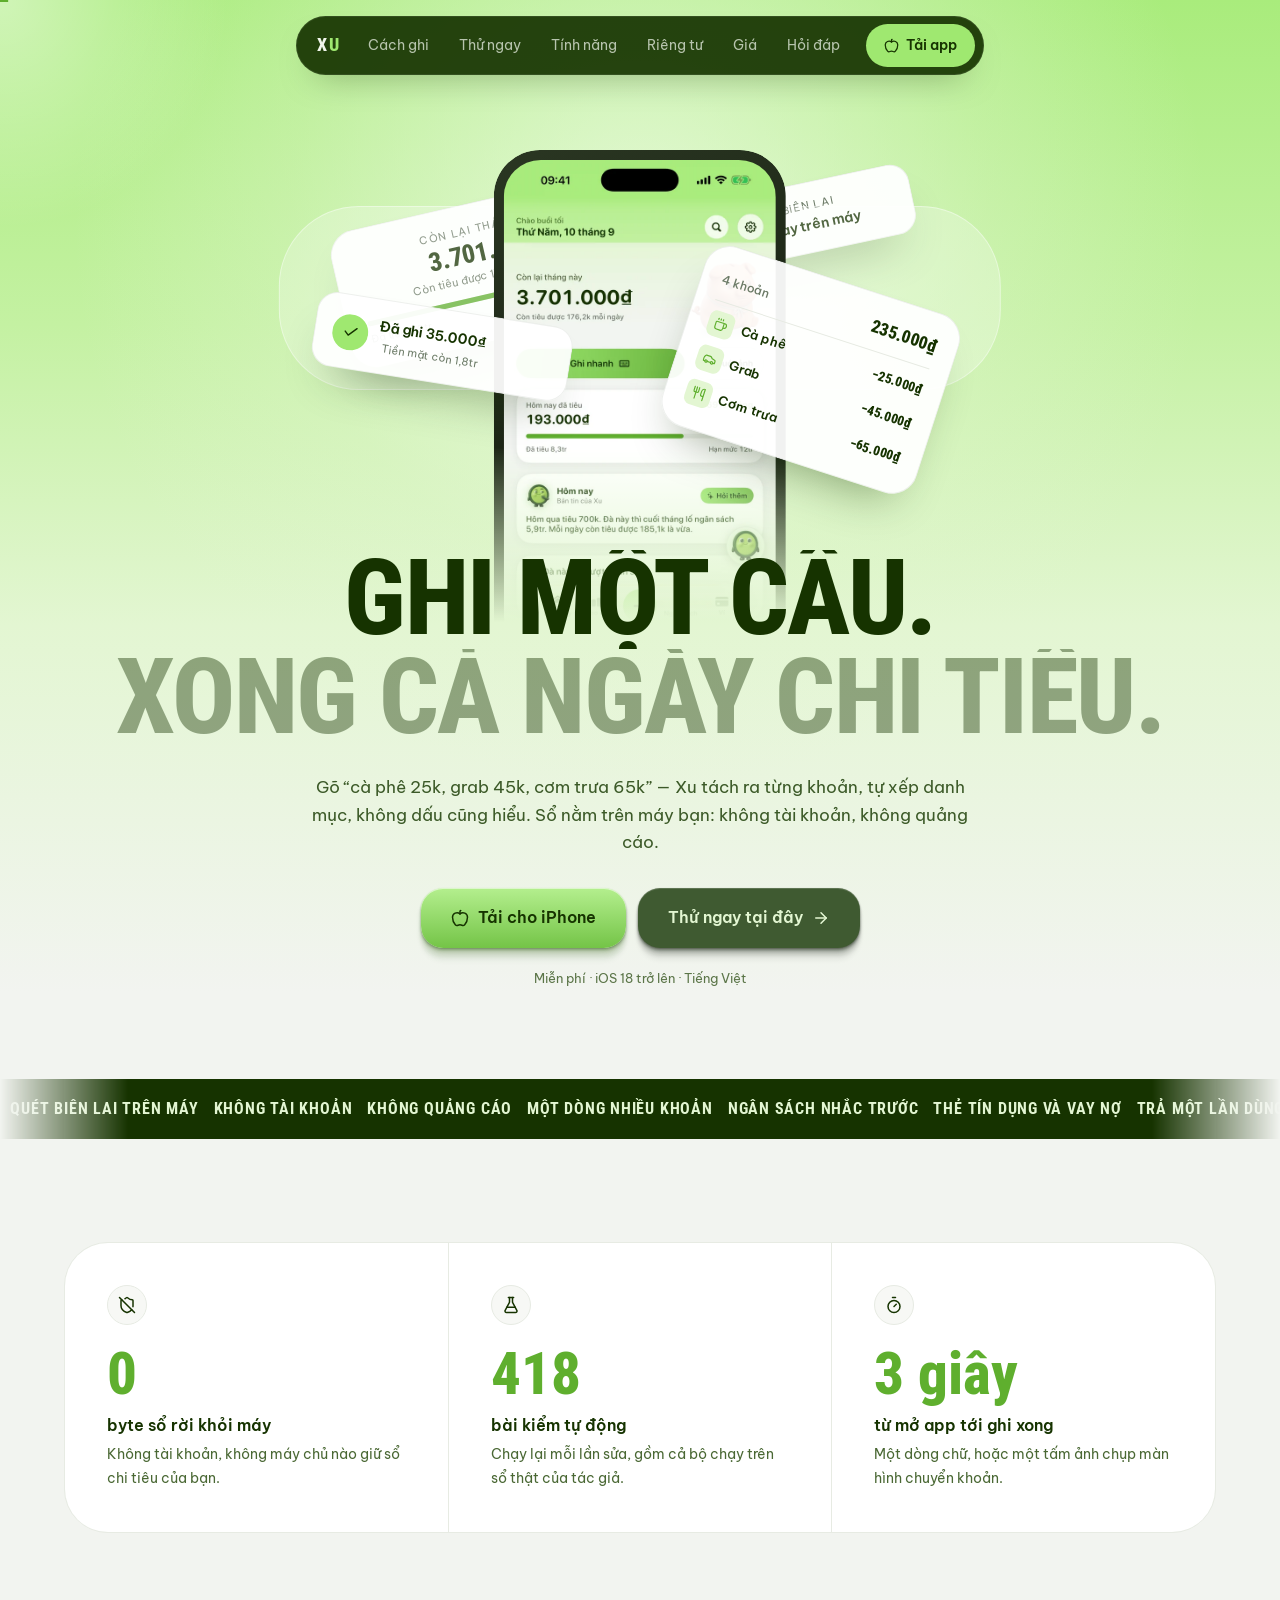
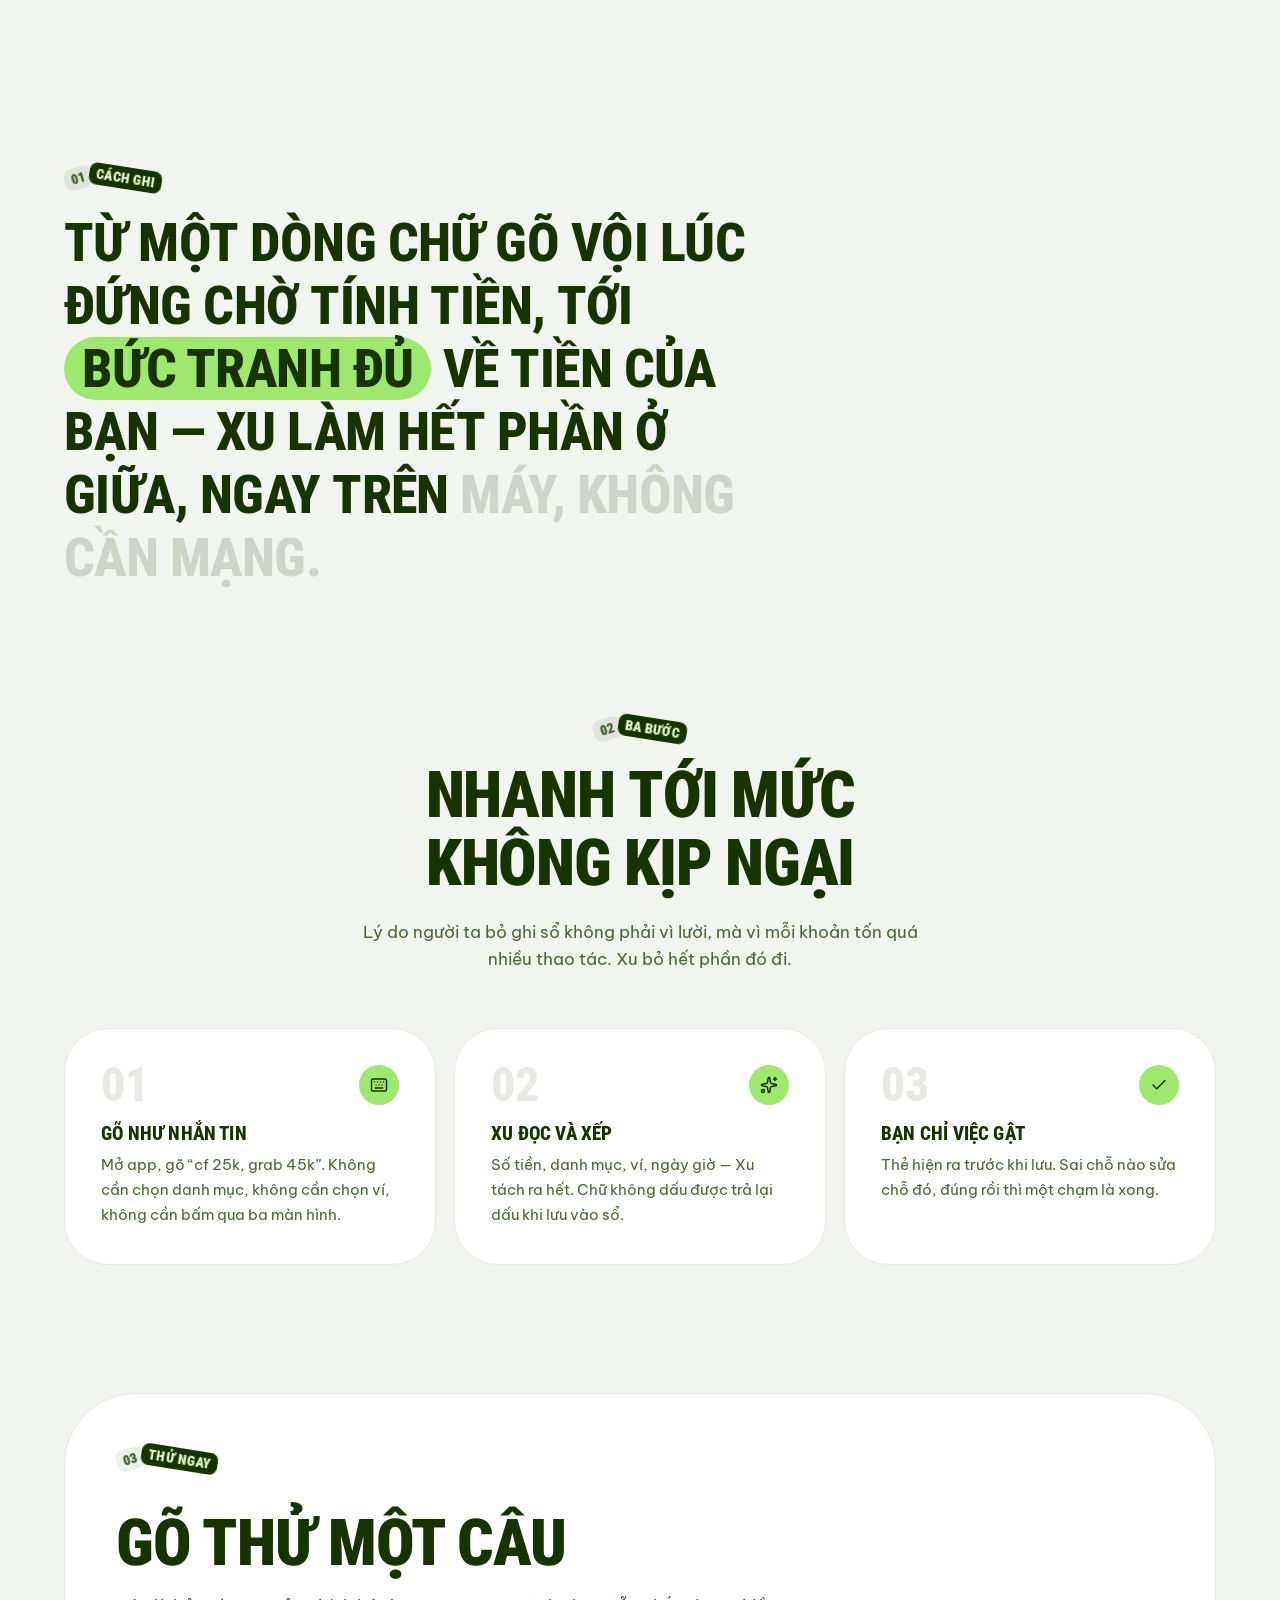
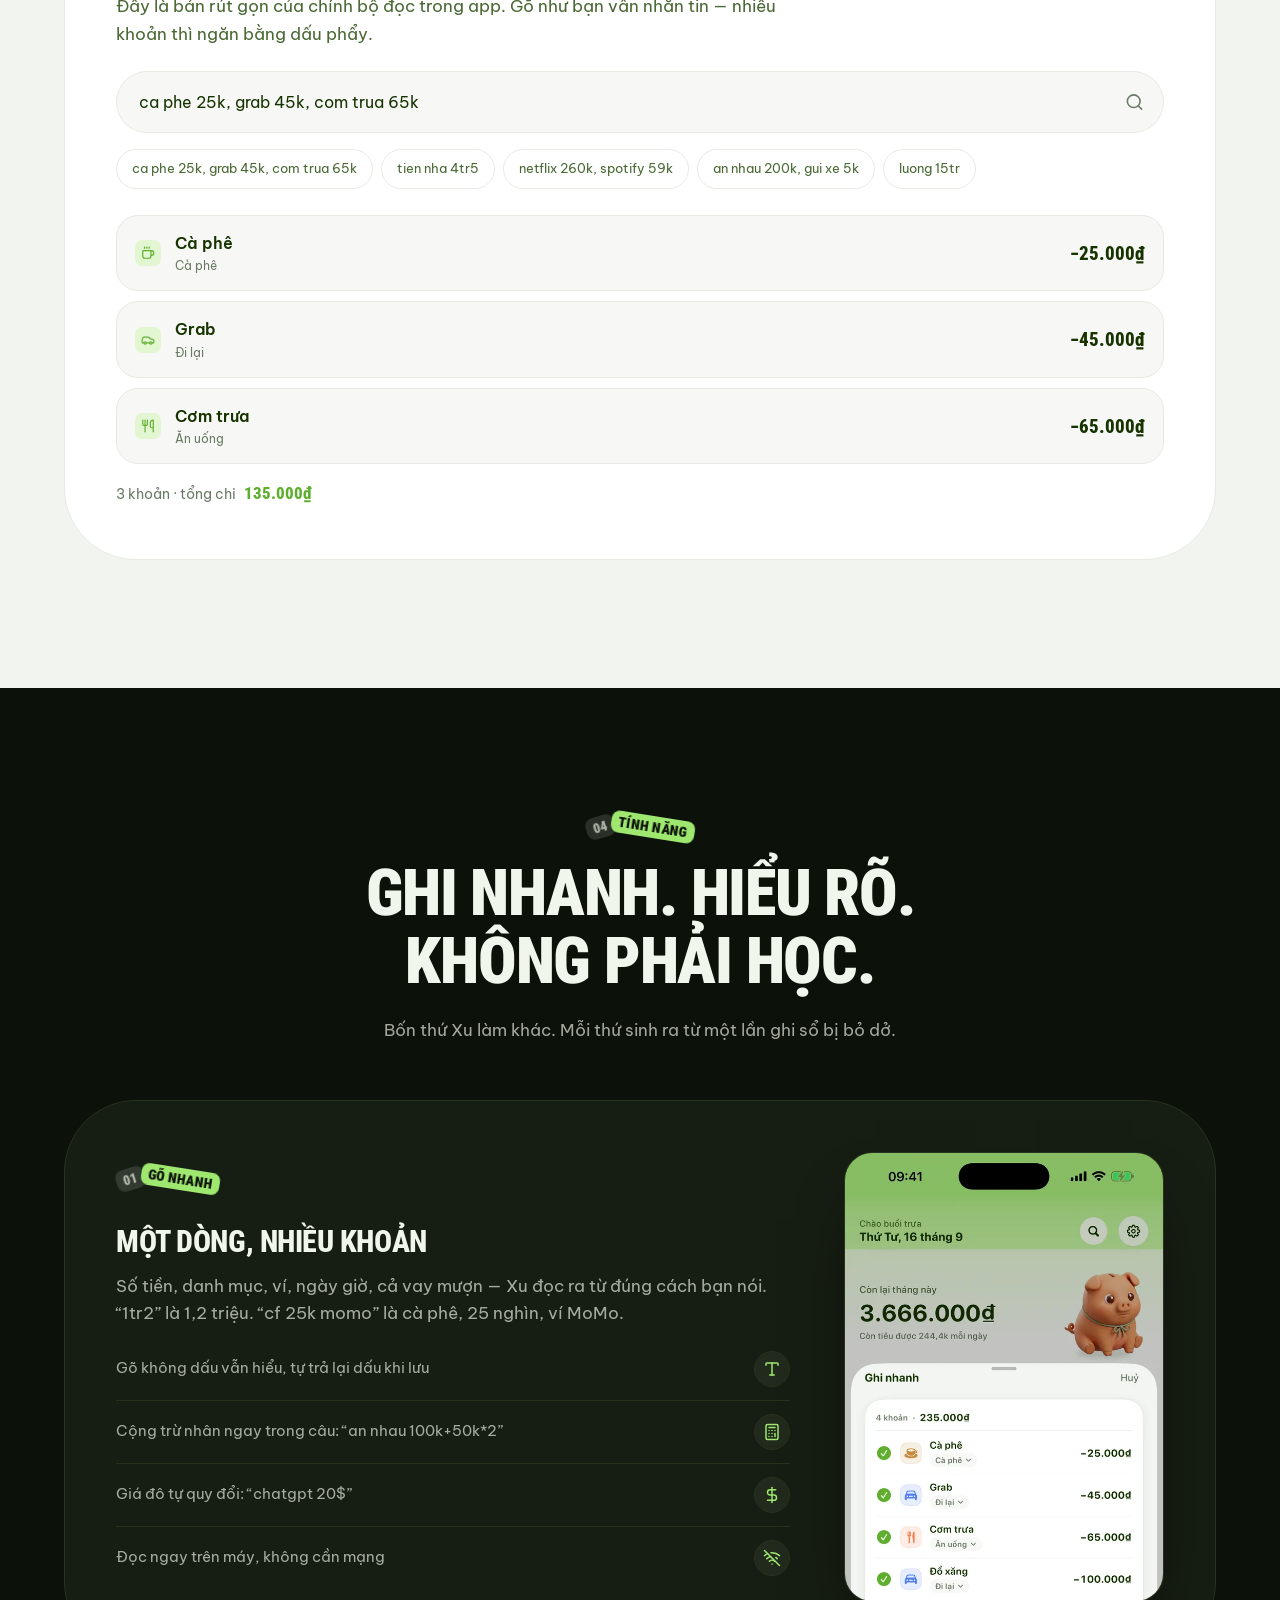
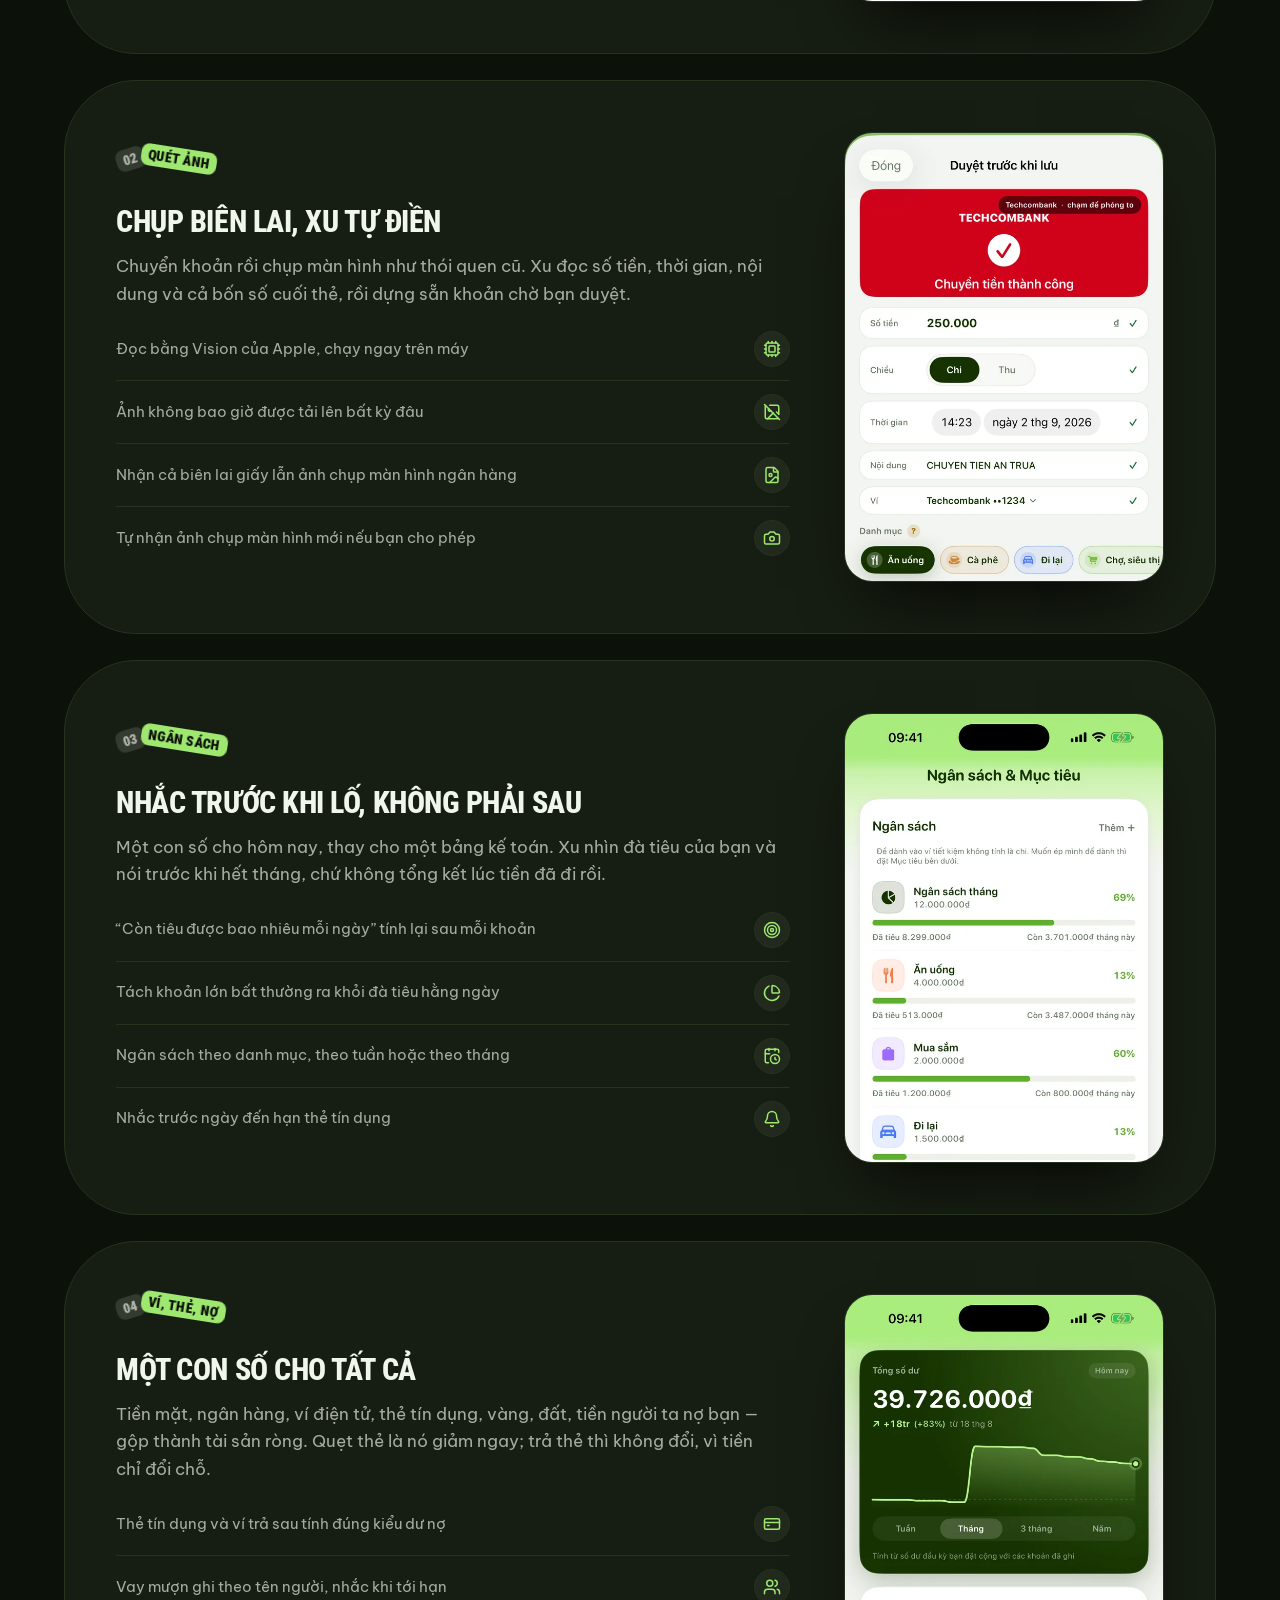
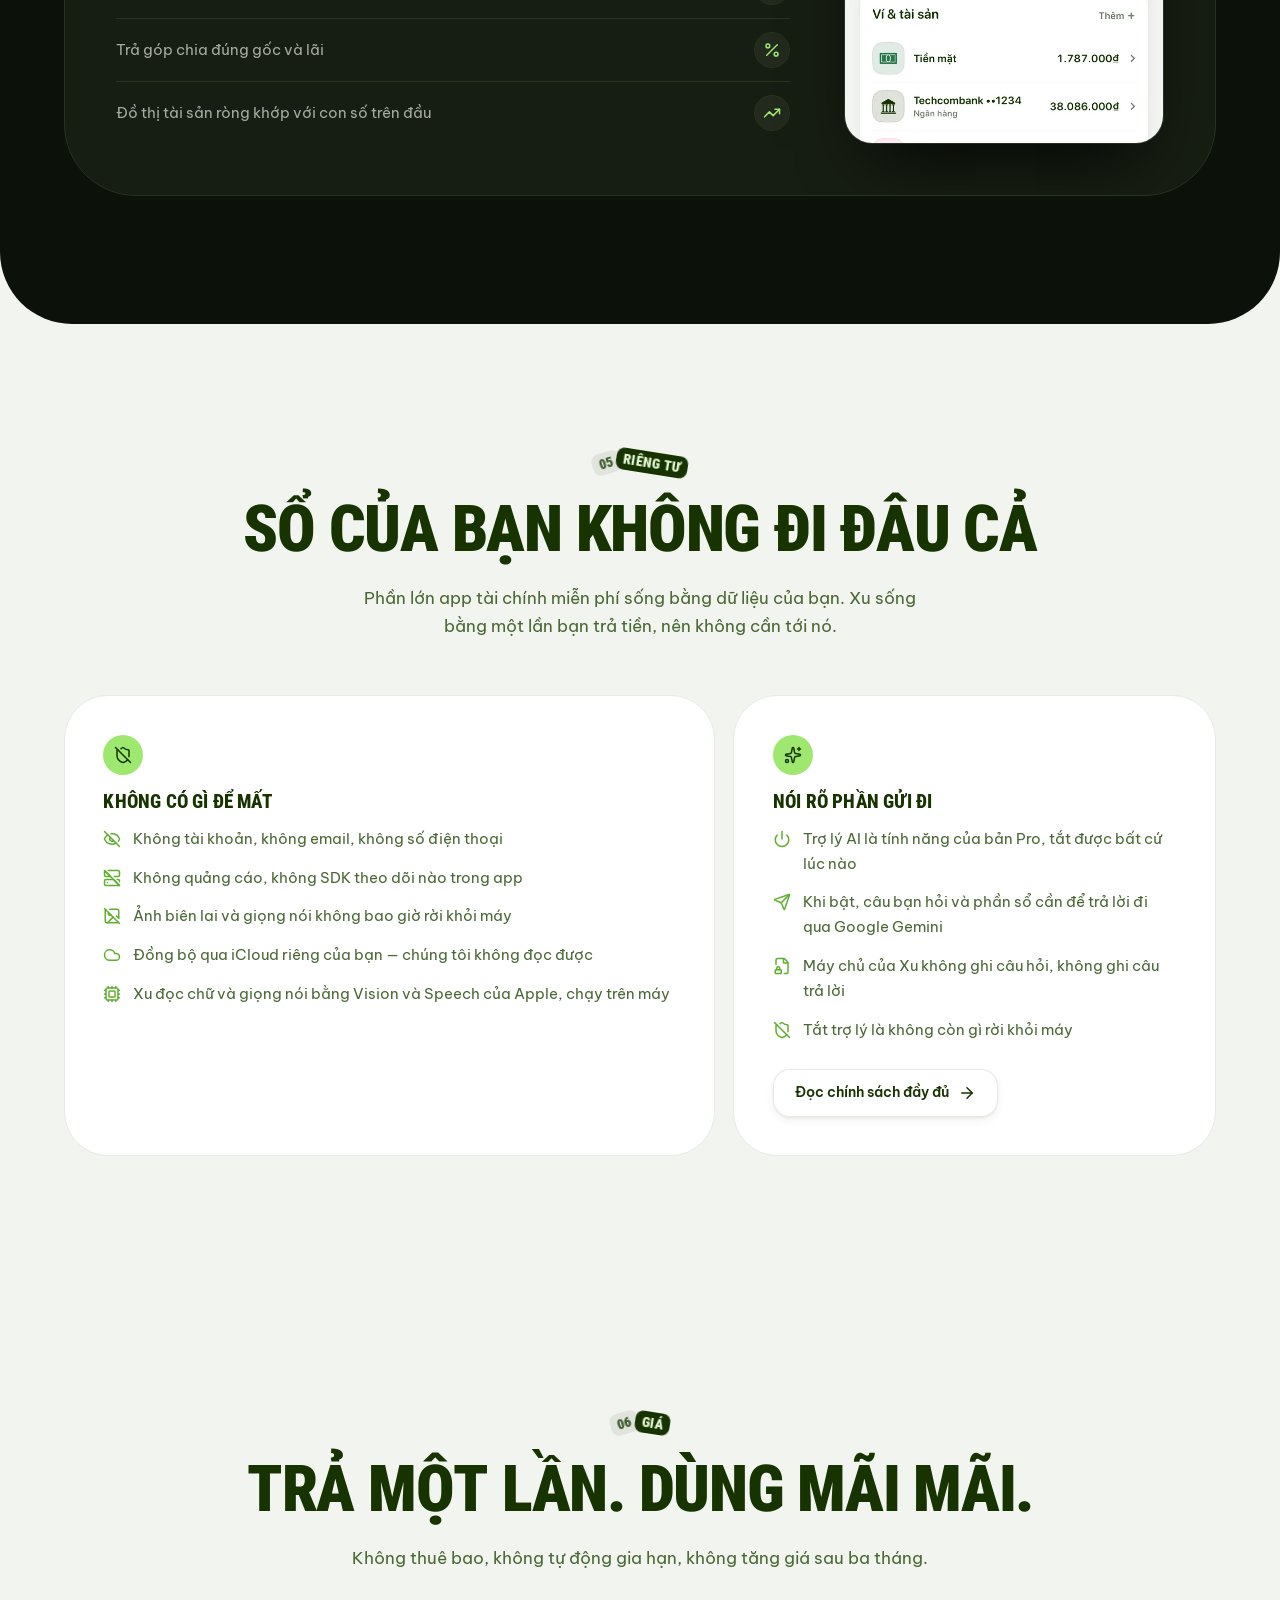
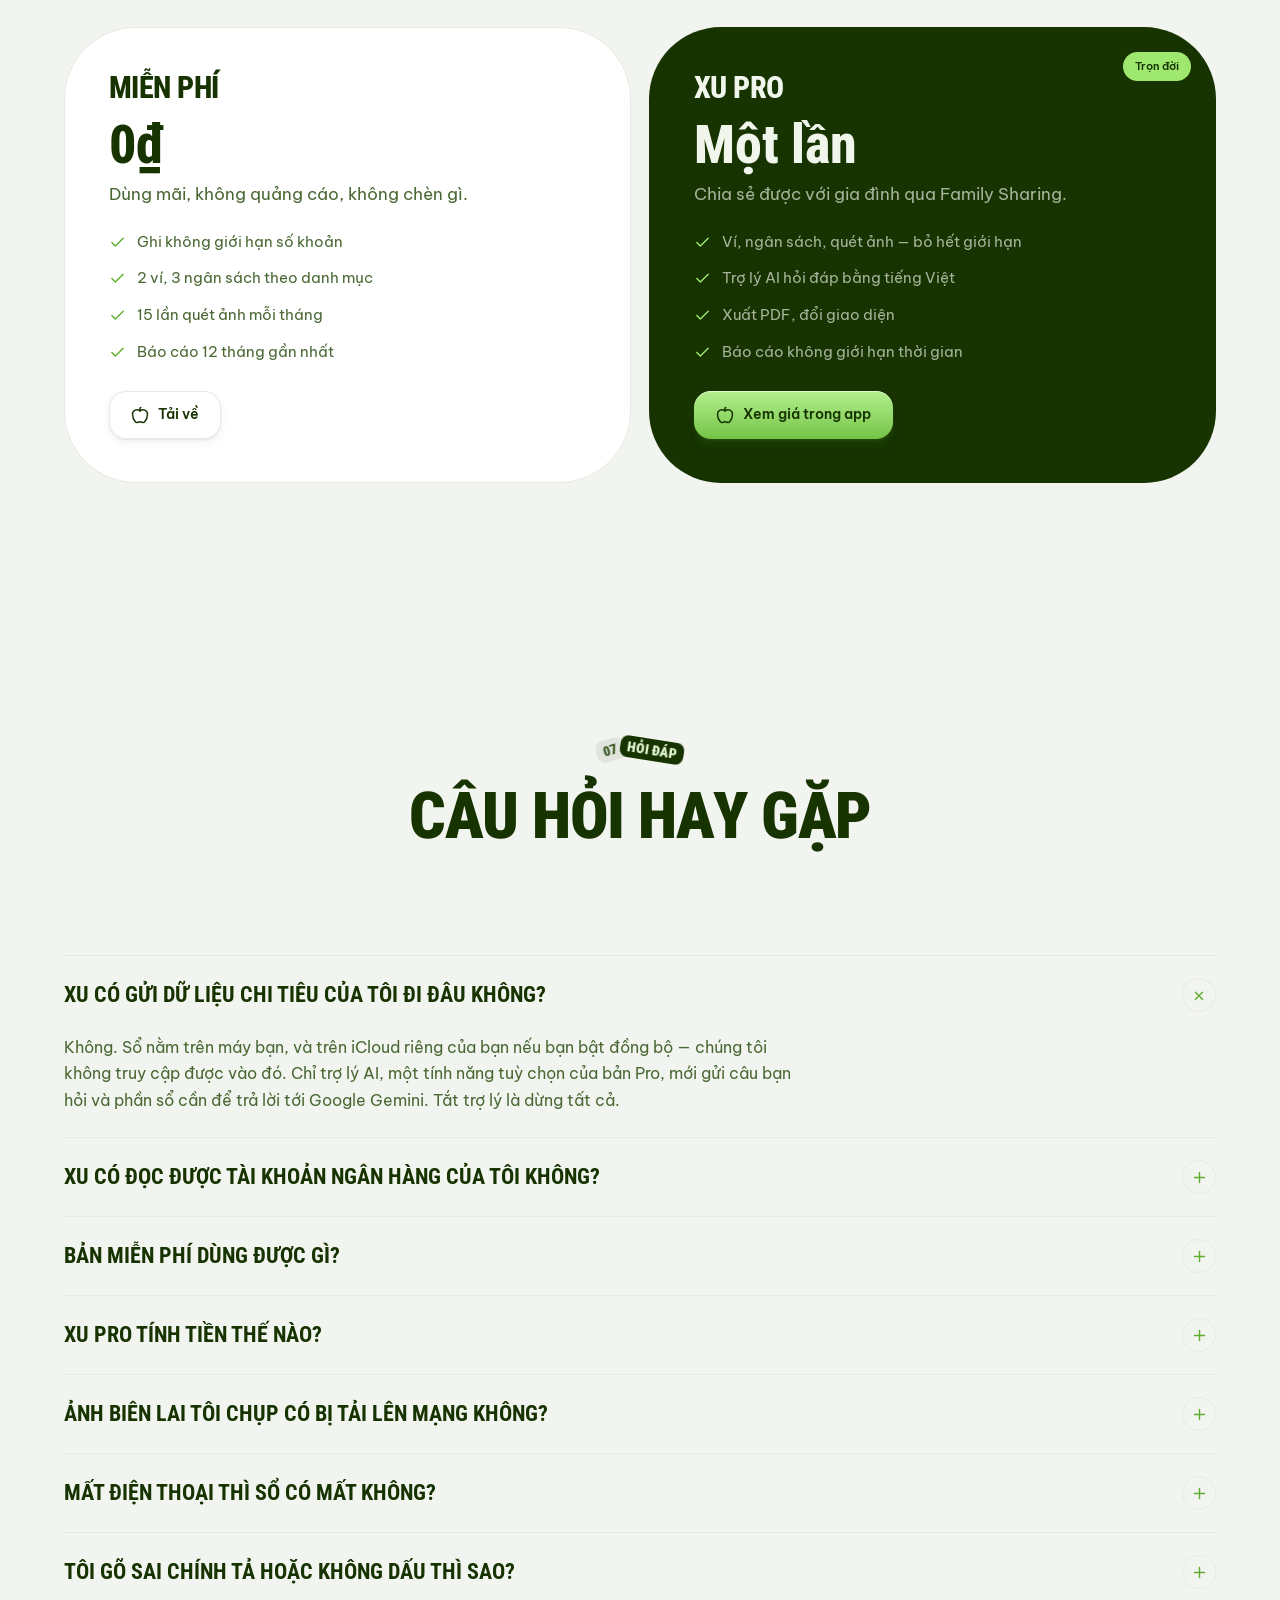
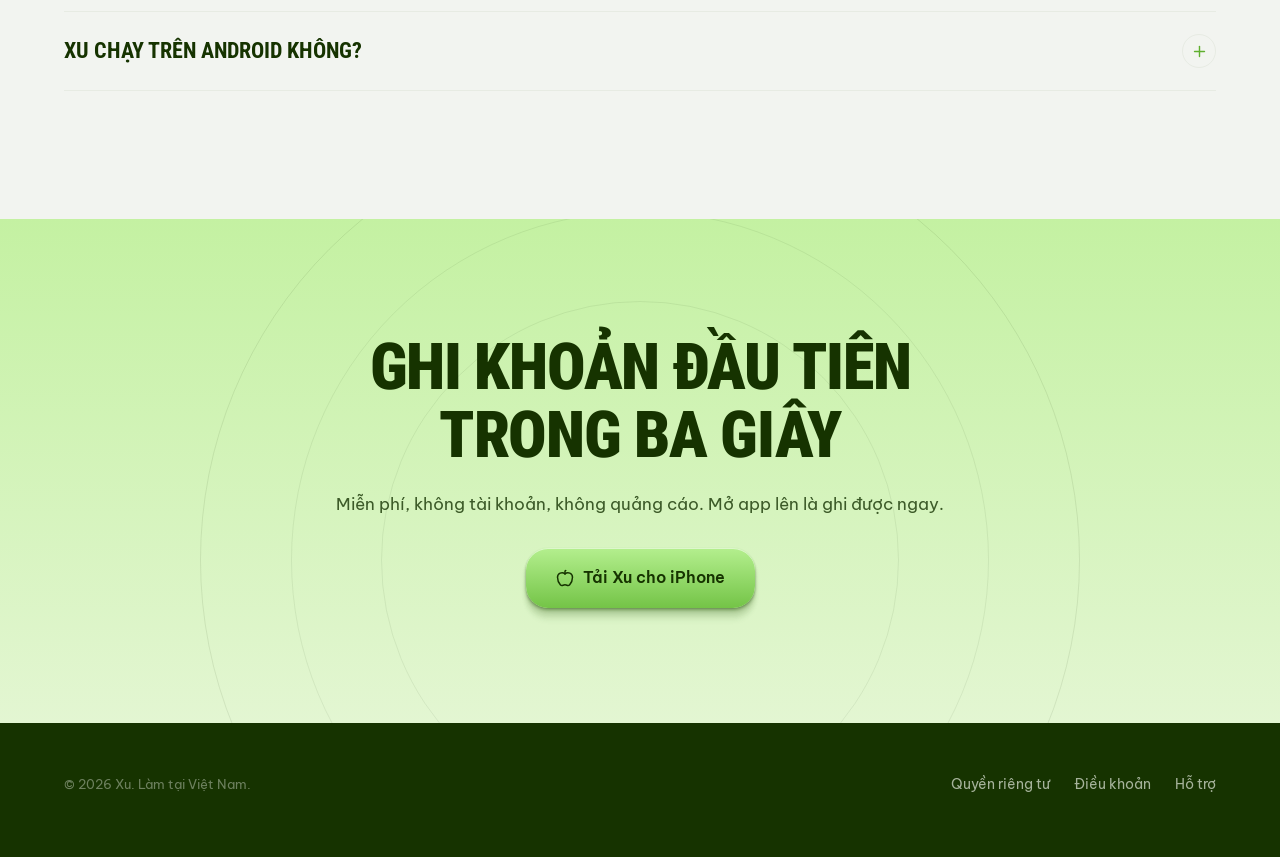
==== commit 3a2a4227: "Đầu khối: hai viên pill nghiêng; sửa thẻ Xu Pro chữ trắng trên nền trắng Co-Authored-By: Claude Opus" ====
--- a/index.html
+++ b/index.html
@@ -28,8 +28,8 @@
 
 <link rel="preconnect" href="https://fonts.googleapis.com">
 <link rel="preconnect" href="https://fonts.gstatic.com" crossorigin>
-<link rel="preload" as="style" href="https://fonts.googleapis.com/css2?family=Roboto+Condensed:wght@600;700;800&family=Be+Vietnam+Pro:wght@400;500;600&display=swap">
-<link rel="stylesheet" href="https://fonts.googleapis.com/css2?family=Roboto+Condensed:wght@600;700;800&family=Be+Vietnam+Pro:wght@400;500;600&display=swap">
+<link rel="preload" as="style" href="https://fonts.googleapis.com/css2?family=Roboto+Condensed:wght@600;700;800;900&family=Be+Vietnam+Pro:wght@400;500;600&display=swap">
+<link rel="stylesheet" href="https://fonts.googleapis.com/css2?family=Roboto+Condensed:wght@600;700;800;900&family=Be+Vietnam+Pro:wght@400;500;600&display=swap">
 
 <script type="application/ld+json">
 {
@@ -91,10 +91,10 @@
   ]
 }
 </script>
-  <script type="module" crossorigin src="./assets/index-_tA-TZrA.js"></script>
-  <link rel="stylesheet" crossorigin href="./assets/style-CxYMQtzP.css">
+  <script type="module" crossorigin src="./assets/index-CuBLVKwI.js"></script>
+  <link rel="stylesheet" crossorigin href="./assets/style-DgT660cv.css">
 </head>
 <body>
-<div id="root"><link rel="preload" as="image" href="./img/hom-nay.webp" fetchPriority="high"/><div class="grain" aria-hidden="true"></div><div class="progress" style="transform:scaleX(0)"></div><header class="nav"><div class="nav-pill"><a href="#" class="nav-brand" aria-label="Xu, về đầu trang">X<i>u</i></a><nav class="nav-links"><a href="#cach-ghi">Cách ghi</a><a href="#thu">Thử ngay</a><a href="#tinh-nang">Tính năng</a><a href="#rieng-tu">Riêng tư</a><a href="#gia">Giá</a><a href="#hoi-dap">Hỏi đáp</a></nav><a class="nav-cta" href="#tai"><svg xmlns="http://www.w3.org/2000/svg" width="24" height="24" viewBox="0 0 24 24" fill="none" stroke="currentColor" stroke-width="2" stroke-linecap="round" stroke-linejoin="round" class="lucide lucide-apple" aria-hidden="true"><path d="M12 6.528V3a1 1 0 0 1 1-1h0"></path><path d="M18.237 21A15 15 0 0 0 22 11a6 6 0 0 0-10-4.472A6 6 0 0 0 2 11a15.1 15.1 0 0 0 3.763 10 3 3 0 0 0 3.648.648 5.5 5.5 0 0 1 5.178 0A3 3 0 0 0 18.237 21"></path></svg> Tải app</a></div></header><main><section class="hero"><div class="hero-orb"></div><div class="hero-art"><div class="stage-inner"><div class="hcard hcard-lg" style="left:-20%;top:14%;width:72%;z-index:1;opacity:0;transform:translateY(46px) scale(0.93) rotate(-23.400000000000002deg)"><div><div class="hcard-k">Còn lại tháng này</div><div class="hcard-v">3.701.000₫</div><div class="hcard-sub">Còn tiêu được 176,2k mỗi ngày</div><div class="hbar"><i style="width:69%"></i></div><div class="hcard-foot"><span>Đã tiêu 8,3tr</span><span>Hạn mức 12tr</span></div></div></div><div class="hcard " style="left:56%;top:9%;width:58%;z-index:1;opacity:0;transform:translateY(46px) scale(0.93) rotate(-21.6deg)"><div><div class="hcard-row"><span class="chip-ic on"><svg xmlns="http://www.w3.org/2000/svg" width="24" height="24" viewBox="0 0 24 24" fill="none" stroke="currentColor" stroke-width="2" stroke-linecap="round" stroke-linejoin="round" class="lucide lucide-scan-line" aria-hidden="true"><path d="M3 7V5a2 2 0 0 1 2-2h2"></path><path d="M17 3h2a2 2 0 0 1 2 2v2"></path><path d="M21 17v2a2 2 0 0 1-2 2h-2"></path><path d="M7 21H5a2 2 0 0 1-2-2v-2"></path><path d="M7 12h10"></path></svg></span><div><div class="hcard-k">Ảnh biên lai</div><div class="hcard-t">Đọc ngay trên máy</div></div></div></div></div><div class="stage-glass" aria-hidden="true"></div><div class="phone" style="opacity:0;transform:translateY(56px) scale(0.96)"><div class="phone-screen"><img src="./img/hom-nay.webp" width="620" height="1122" fetchPriority="high" alt="Màn hình Hôm nay của Xu: số tiền còn lại trong tháng và số tiền tiêu được mỗi ngày"/></div></div><div class="hcard hcard-lg" style="left:58%;top:34%;width:62%;z-index:4;opacity:0;transform:translateY(46px) scale(0.93) rotate(32.4deg)"><div><div class="hcard-top"><b>4 khoản</b><span>235.000₫</span></div><div class="hrow"><span class="hrow-ic"><svg xmlns="http://www.w3.org/2000/svg" width="24" height="24" viewBox="0 0 24 24" fill="none" stroke="currentColor" stroke-width="2" stroke-linecap="round" stroke-linejoin="round" class="lucide lucide-coffee" aria-hidden="true"><path d="M10 2v2"></path><path d="M14 2v2"></path><path d="M16 8a1 1 0 0 1 1 1v8a4 4 0 0 1-4 4H7a4 4 0 0 1-4-4V9a1 1 0 0 1 1-1h14a4 4 0 1 1 0 8h-1"></path><path d="M6 2v2"></path></svg></span><span class="hrow-nm">Cà phê</span><span class="hrow-amt">−25.000₫</span></div><div class="hrow"><span class="hrow-ic"><svg xmlns="http://www.w3.org/2000/svg" width="24" height="24" viewBox="0 0 24 24" fill="none" stroke="currentColor" stroke-width="2" stroke-linecap="round" stroke-linejoin="round" class="lucide lucide-car" aria-hidden="true"><path d="M19 17h2c.6 0 1-.4 1-1v-3c0-.9-.7-1.7-1.5-1.9C18.7 10.6 16 10 16 10s-1.3-1.4-2.2-2.3c-.5-.4-1.1-.7-1.8-.7H5c-.6 0-1.1.4-1.4.9l-1.4 2.9A3.7 3.7 0 0 0 2 12v4c0 .6.4 1 1 1h2"></path><circle cx="7" cy="17" r="2"></circle><path d="M9 17h6"></path><circle cx="17" cy="17" r="2"></circle></svg></span><span class="hrow-nm">Grab</span><span class="hrow-amt">−45.000₫</span></div><div class="hrow"><span class="hrow-ic"><svg xmlns="http://www.w3.org/2000/svg" width="24" height="24" viewBox="0 0 24 24" fill="none" stroke="currentColor" stroke-width="2" stroke-linecap="round" stroke-linejoin="round" class="lucide lucide-utensils lucide-fork-knife" aria-hidden="true"><path d="M3 2v7c0 1.1.9 2 2 2h4a2 2 0 0 0 2-2V2"></path><path d="M7 2v20"></path><path d="M21 15V2a5 5 0 0 0-5 5v6c0 1.1.9 2 2 2h3Zm0 0v7"></path></svg></span><span class="hrow-nm">Cơm trưa</span><span class="hrow-amt">−65.000₫</span></div></div></div><div class="hcard " style="left:-26%;top:40%;width:60%;z-index:4;opacity:0;transform:translateY(46px) scale(0.93) rotate(16.2deg)"><div><div class="hcard-row"><span class="chip-ic on"><svg xmlns="http://www.w3.org/2000/svg" width="24" height="24" viewBox="0 0 24 24" fill="none" stroke="currentColor" stroke-width="2" stroke-linecap="round" stroke-linejoin="round" class="lucide lucide-check" aria-hidden="true"><path d="M20 6 9 17l-5-5"></path></svg></span><div><div class="hcard-t">Đã ghi 35.000₫</div><div class="hcard-sub">Tiền mặt còn 1,8tr</div></div></div></div></div></div></div><div class="wrap hero-copy"><h1><span class="hline"><span class="l1" style="transform:translateY(105%)">Ghi một câu.</span></span><span class="hline"><span class="l2" style="transform:translateY(105%)">Xong cả ngày chi tiêu.</span></span></h1><p class="lede" style="opacity:0;transform:translateY(18px)">Gõ “cà phê 25k, grab 45k, cơm trưa 65k” — Xu tách ra từng khoản, tự xếp danh mục, không dấu cũng hiểu. Sổ nằm trên máy bạn: không tài khoản, không quảng cáo.</p><div class="hero-actions" style="opacity:0;transform:translateY(18px)"><div style="display:inline-flex;transform:none"><a class="btn btn-lime btn-lg" href="#tai"><svg xmlns="http://www.w3.org/2000/svg" width="24" height="24" viewBox="0 0 24 24" fill="none" stroke="currentColor" stroke-width="2" stroke-linecap="round" stroke-linejoin="round" class="lucide lucide-apple" aria-hidden="true"><path d="M12 6.528V3a1 1 0 0 1 1-1h0"></path><path d="M18.237 21A15 15 0 0 0 22 11a6 6 0 0 0-10-4.472A6 6 0 0 0 2 11a15.1 15.1 0 0 0 3.763 10 3 3 0 0 0 3.648.648 5.5 5.5 0 0 1 5.178 0A3 3 0 0 0 18.237 21"></path></svg> Tải cho iPhone</a></div><div style="display:inline-flex;transform:none"><a class="btn btn-dark btn-lg" href="#thu">Thử ngay tại đây <svg xmlns="http://www.w3.org/2000/svg" width="24" height="24" viewBox="0 0 24 24" fill="none" stroke="currentColor" stroke-width="2" stroke-linecap="round" stroke-linejoin="round" class="lucide lucide-arrow-right" aria-hidden="true"><path d="M5 12h14"></path><path d="m12 5 7 7-7 7"></path></svg></a></div></div><p class="hero-note" style="opacity:0">Miễn phí · iOS 18 trở lên · Tiếng Việt</p></div></section><div class="marquee"><div class="marquee-track"><div class="marquee-item" aria-hidden="true"><span>gõ không dấu vẫn hiểu</span><span>quét biên lai trên máy</span><span>không tài khoản</span><span>không quảng cáo</span><span>một dòng nhiều khoản</span><span>ngân sách nhắc trước</span><span>thẻ tín dụng và vay nợ</span><span>trả một lần dùng mãi</span></div><div class="marquee-item" aria-hidden="true"><span>gõ không dấu vẫn hiểu</span><span>quét biên lai trên máy</span><span>không tài khoản</span><span>không quảng cáo</span><span>một dòng nhiều khoản</span><span>ngân sách nhắc trước</span><span>thẻ tín dụng và vay nợ</span><span>trả một lần dùng mãi</span></div></div></div><section class="sec" style="padding-block:clamp(60px, 8vw, 110px)"><div class="wrap"><div class="stats" style="opacity:0;transform:translateY(26px)"><div class="stat"><div class="chip-ic"><svg xmlns="http://www.w3.org/2000/svg" width="24" height="24" viewBox="0 0 24 24" fill="none" stroke="currentColor" stroke-width="2" stroke-linecap="round" stroke-linejoin="round" class="lucide lucide-shield-off" aria-hidden="true"><path d="m2 2 20 20"></path><path d="M5 5a1 1 0 0 0-1 1v7c0 5 3.5 7.5 7.67 8.94a1 1 0 0 0 .67.01c2.35-.82 4.48-1.97 5.9-3.71"></path><path d="M9.309 3.652A12.252 12.252 0 0 0 11.24 2.28a1.17 1.17 0 0 1 1.52 0C14.51 3.81 17 5 19 5a1 1 0 0 1 1 1v7a9.784 9.784 0 0 1-.08 1.264"></path></svg></div><div class="n">0</div><div class="t">byte sổ rời khỏi máy</div><div class="d">Không tài khoản, không máy chủ nào giữ sổ chi tiêu của bạn.</div></div><div class="stat"><div class="chip-ic"><svg xmlns="http://www.w3.org/2000/svg" width="24" height="24" viewBox="0 0 24 24" fill="none" stroke="currentColor" stroke-width="2" stroke-linecap="round" stroke-linejoin="round" class="lucide lucide-flask-conical" aria-hidden="true"><path d="M14 2v6a2 2 0 0 0 .245.96l5.51 10.08A2 2 0 0 1 18 22H6a2 2 0 0 1-1.755-2.96l5.51-10.08A2 2 0 0 0 10 8V2"></path><path d="M6.453 15h11.094"></path><path d="M8.5 2h7"></path></svg></div><div class="n"><span>418</span></div><div class="t">bài kiểm tự động</div><div class="d">Chạy lại mỗi lần sửa, gồm cả bộ chạy trên sổ thật của tác giả.</div></div><div class="stat"><div class="chip-ic"><svg xmlns="http://www.w3.org/2000/svg" width="24" height="24" viewBox="0 0 24 24" fill="none" stroke="currentColor" stroke-width="2" stroke-linecap="round" stroke-linejoin="round" class="lucide lucide-timer" aria-hidden="true"><line x1="10" x2="14" y1="2" y2="2"></line><line x1="12" x2="15" y1="14" y2="11"></line><circle cx="12" cy="14" r="8"></circle></svg></div><div class="n">3 giây</div><div class="t">từ mở app tới ghi xong</div><div class="d">Một dòng chữ, hoặc một tấm ảnh chụp màn hình chuyển khoản.</div></div></div></div></section><section class="sec" id="cach-ghi"><div class="wrap"><p class="eyebrow" style="margin-bottom:26px;opacity:0;transform:translateY(26px)"><b>01</b> Cách ghi</p><p class="story"><span class="w" style="opacity:0.16">Từ</span> <span class="w" style="opacity:0.16">một</span> <span class="w" style="opacity:0.16">dòng</span> <span class="w" style="opacity:0.16">chữ</span> <span class="w" style="opacity:0.16">gõ</span> <span class="w" style="opacity:0.16">vội</span> <span class="w" style="opacity:0.16">lúc</span> <span class="w" style="opacity:0.16">đứng</span> <span class="w" style="opacity:0.16">chờ</span> <span class="w" style="opacity:0.16">tính</span> <span class="w" style="opacity:0.16">tiền,</span> <span class="w" style="opacity:0.16">tới</span> <span class="w" style="opacity:0.16"><span class="pill">bức tranh đủ</span></span> <span class="w" style="opacity:0.16">về</span> <span class="w" style="opacity:0.16">tiền</span> <span class="w" style="opacity:0.16">của</span> <span class="w" style="opacity:0.16">bạn</span> <span class="w" style="opacity:0.16">—</span> <span class="w" style="opacity:0.16">Xu</span> <span class="w" style="opacity:0.16">làm</span> <span class="w" style="opacity:0.16">hết</span> <span class="w" style="opacity:0.16">phần</span> <span class="w" style="opacity:0.16">ở</span> <span class="w" style="opacity:0.16">giữa,</span> <span class="w" style="opacity:0.16">ngay</span> <span class="w" style="opacity:0.16">trên</span> <span class="w" style="opacity:0.16">máy,</span> <span class="w" style="opacity:0.16">không</span> <span class="w" style="opacity:0.16">cần</span> <span class="w" style="opacity:0.16">mạng.</span> </p></div></section><section class="sec" style="padding-top:0"><div class="wrap"><div class="sec-head"><div style="opacity:0;transform:translateY(26px)"><p class="eyebrow" style="margin-bottom:20px"><b>02</b> Ba bước</p><h2>Nhanh tới mức<br/>không kịp ngại</h2></div><div style="opacity:0;transform:translateY(26px)"><p class="lede">Lý do người ta bỏ ghi sổ không phải vì lười, mà vì mỗi khoản tốn quá nhiều thao tác. Xu bỏ hết phần đó đi.</p></div></div><div class="steps"><div class="step" style="opacity:0;transform:translateY(26px)"><div class="step-top"><div class="num">01</div><div class="chip-ic on"><svg xmlns="http://www.w3.org/2000/svg" width="24" height="24" viewBox="0 0 24 24" fill="none" stroke="currentColor" stroke-width="2" stroke-linecap="round" stroke-linejoin="round" class="lucide lucide-keyboard" aria-hidden="true"><path d="M10 8h.01"></path><path d="M12 12h.01"></path><path d="M14 8h.01"></path><path d="M16 12h.01"></path><path d="M18 8h.01"></path><path d="M6 8h.01"></path><path d="M7 16h10"></path><path d="M8 12h.01"></path><rect width="20" height="16" x="2" y="4" rx="2"></rect></svg></div></div><h4>Gõ như nhắn tin</h4><p>Mở app, gõ “cf 25k, grab 45k”. Không cần chọn danh mục, không cần chọn ví, không cần bấm qua ba màn hình.</p></div><div class="step" style="opacity:0;transform:translateY(26px)"><div class="step-top"><div class="num">02</div><div class="chip-ic on"><svg xmlns="http://www.w3.org/2000/svg" width="24" height="24" viewBox="0 0 24 24" fill="none" stroke="currentColor" stroke-width="2" stroke-linecap="round" stroke-linejoin="round" class="lucide lucide-sparkles lucide-stars" aria-hidden="true"><path d="M11.017 2.814a1 1 0 0 1 1.966 0l1.051 5.558a2 2 0 0 0 1.594 1.594l5.558 1.051a1 1 0 0 1 0 1.966l-5.558 1.051a2 2 0 0 0-1.594 1.594l-1.051 5.558a1 1 0 0 1-1.966 0l-1.051-5.558a2 2 0 0 0-1.594-1.594l-5.558-1.051a1 1 0 0 1 0-1.966l5.558-1.051a2 2 0 0 0 1.594-1.594z"></path><path d="M20 2v4"></path><path d="M22 4h-4"></path><circle cx="4" cy="20" r="2"></circle></svg></div></div><h4>Xu đọc và xếp</h4><p>Số tiền, danh mục, ví, ngày giờ — Xu tách ra hết. Chữ không dấu được trả lại dấu khi lưu vào sổ.</p></div><div class="step" style="opacity:0;transform:translateY(26px)"><div class="step-top"><div class="num">03</div><div class="chip-ic on"><svg xmlns="http://www.w3.org/2000/svg" width="24" height="24" viewBox="0 0 24 24" fill="none" stroke="currentColor" stroke-width="2" stroke-linecap="round" stroke-linejoin="round" class="lucide lucide-check" aria-hidden="true"><path d="M20 6 9 17l-5-5"></path></svg></div></div><h4>Bạn chỉ việc gật</h4><p>Thẻ hiện ra trước khi lưu. Sai chỗ nào sửa chỗ đó, đúng rồi thì một chạm là xong.</p></div></div></div></section><section class="sec" id="thu" style="padding-top:0"><div class="wrap"><div class="try" style="opacity:0;transform:translateY(26px)"><p class="eyebrow"><b>03</b> Thử ngay, không cần tải</p><h2 style="margin:18px 0 14px">Gõ thử một câu</h2><p class="lede">Đây là bản rút gọn của chính bộ đọc trong app. Gõ như bạn vẫn nhắn tin — nhiều khoản thì ngăn bằng dấu phẩy.</p><div class="try-field"><input aria-label="Gõ thử một câu chi tiêu" autoComplete="off" spellCheck="false" placeholder="cà phê 25k, grab 45k" value="ca phe 25k, grab 45k, com trua 65k"/><span class="ic"><svg xmlns="http://www.w3.org/2000/svg" width="24" height="24" viewBox="0 0 24 24" fill="none" stroke="currentColor" stroke-width="2" stroke-linecap="round" stroke-linejoin="round" class="lucide lucide-search" aria-hidden="true"><path d="m21 21-4.34-4.34"></path><circle cx="11" cy="11" r="8"></circle></svg></span></div><div class="try-examples"><button type="button">ca phe 25k, grab 45k, com trua 65k</button><button type="button">tien nha 4tr5</button><button type="button">netflix 260k, spotify 59k</button><button type="button">an nhau 200k, gui xe 5k</button><button type="button">luong 15tr</button></div><div class="try-out"><div class="try-row" style="opacity:1;transform:none"><span class="hrow-ic" aria-hidden="true"><svg xmlns="http://www.w3.org/2000/svg" width="24" height="24" viewBox="0 0 24 24" fill="none" stroke="currentColor" stroke-width="2" stroke-linecap="round" stroke-linejoin="round" class="lucide lucide-coffee" aria-hidden="true"><path d="M10 2v2"></path><path d="M14 2v2"></path><path d="M16 8a1 1 0 0 1 1 1v8a4 4 0 0 1-4 4H7a4 4 0 0 1-4-4V9a1 1 0 0 1 1-1h14a4 4 0 1 1 0 8h-1"></path><path d="M6 2v2"></path></svg></span><div><div class="nm">Cà phê</div><div class="cat">Cà phê</div></div><div class="amt" style="color:var(--ink)">−<!-- -->25.000₫</div></div><div class="try-row" style="opacity:1;transform:none"><span class="hrow-ic" aria-hidden="true"><svg xmlns="http://www.w3.org/2000/svg" width="24" height="24" viewBox="0 0 24 24" fill="none" stroke="currentColor" stroke-width="2" stroke-linecap="round" stroke-linejoin="round" class="lucide lucide-car" aria-hidden="true"><path d="M19 17h2c.6 0 1-.4 1-1v-3c0-.9-.7-1.7-1.5-1.9C18.7 10.6 16 10 16 10s-1.3-1.4-2.2-2.3c-.5-.4-1.1-.7-1.8-.7H5c-.6 0-1.1.4-1.4.9l-1.4 2.9A3.7 3.7 0 0 0 2 12v4c0 .6.4 1 1 1h2"></path><circle cx="7" cy="17" r="2"></circle><path d="M9 17h6"></path><circle cx="17" cy="17" r="2"></circle></svg></span><div><div class="nm">Grab</div><div class="cat">Đi lại</div></div><div class="amt" style="color:var(--ink)">−<!-- -->45.000₫</div></div><div class="try-row" style="opacity:1;transform:none"><span class="hrow-ic" aria-hidden="true"><svg xmlns="http://www.w3.org/2000/svg" width="24" height="24" viewBox="0 0 24 24" fill="none" stroke="currentColor" stroke-width="2" stroke-linecap="round" stroke-linejoin="round" class="lucide lucide-utensils lucide-fork-knife" aria-hidden="true"><path d="M3 2v7c0 1.1.9 2 2 2h4a2 2 0 0 0 2-2V2"></path><path d="M7 2v20"></path><path d="M21 15V2a5 5 0 0 0-5 5v6c0 1.1.9 2 2 2h3Zm0 0v7"></path></svg></span><div><div class="nm">Cơm trưa</div><div class="cat">Ăn uống</div></div><div class="amt" style="color:var(--ink)">−<!-- -->65.000₫</div></div></div><div class="try-sum" style="opacity:0">3<!-- --> khoản · tổng chi <b>135.000₫</b></div></div></div></section><section class="sec dark round-top round-bottom" id="tinh-nang"><div class="wrap"><div class="sec-head"><div style="opacity:0;transform:translateY(26px)"><p class="eyebrow" style="margin-bottom:20px"><b>04</b> Tính năng</p><h2>Ghi nhanh. Hiểu rõ.<br/>Không phải học.</h2></div><div style="opacity:0;transform:translateY(26px)"><p class="lede">Bốn thứ Xu làm khác. Mỗi thứ sinh ra từ một lần ghi sổ bị bỏ dở.</p></div></div><div class="stack"><article class="feat" style="top:calc(96px + 0px);z-index:1;opacity:0;transform:translateY(40px)"><div class="feat-grid"><div><p class="eyebrow"><b>01</b> <!-- -->Gõ nhanh</p><h3>Một dòng, nhiều khoản</h3><p class="lede">Số tiền, danh mục, ví, ngày giờ, cả vay mượn — Xu đọc ra từ đúng cách bạn nói. “1tr2” là 1,2 triệu. “cf 25k momo” là cà phê, 25 nghìn, ví MoMo.</p><ul><li><span>Gõ không dấu vẫn hiểu, tự trả lại dấu khi lưu</span><span class="chip-ic"><svg xmlns="http://www.w3.org/2000/svg" width="24" height="24" viewBox="0 0 24 24" fill="none" stroke="currentColor" stroke-width="2" stroke-linecap="round" stroke-linejoin="round" class="lucide lucide-type" aria-hidden="true"><path d="M12 4v16"></path><path d="M4 7V5a1 1 0 0 1 1-1h14a1 1 0 0 1 1 1v2"></path><path d="M9 20h6"></path></svg></span></li><li><span>Cộng trừ nhân ngay trong câu: “an nhau 100k+50k*2”</span><span class="chip-ic"><svg xmlns="http://www.w3.org/2000/svg" width="24" height="24" viewBox="0 0 24 24" fill="none" stroke="currentColor" stroke-width="2" stroke-linecap="round" stroke-linejoin="round" class="lucide lucide-calculator" aria-hidden="true"><rect width="16" height="20" x="4" y="2" rx="2"></rect><line x1="8" x2="16" y1="6" y2="6"></line><line x1="16" x2="16" y1="14" y2="18"></line><path d="M16 10h.01"></path><path d="M12 10h.01"></path><path d="M8 10h.01"></path><path d="M12 14h.01"></path><path d="M8 14h.01"></path><path d="M12 18h.01"></path><path d="M8 18h.01"></path></svg></span></li><li><span>Giá đô tự quy đổi: “chatgpt 20$”</span><span class="chip-ic"><svg xmlns="http://www.w3.org/2000/svg" width="24" height="24" viewBox="0 0 24 24" fill="none" stroke="currentColor" stroke-width="2" stroke-linecap="round" stroke-linejoin="round" class="lucide lucide-dollar-sign" aria-hidden="true"><line x1="12" x2="12" y1="2" y2="22"></line><path d="M17 5H9.5a3.5 3.5 0 0 0 0 7h5a3.5 3.5 0 0 1 0 7H6"></path></svg></span></li><li><span>Đọc ngay trên máy, không cần mạng</span><span class="chip-ic"><svg xmlns="http://www.w3.org/2000/svg" width="24" height="24" viewBox="0 0 24 24" fill="none" stroke="currentColor" stroke-width="2" stroke-linecap="round" stroke-linejoin="round" class="lucide lucide-wifi-off" aria-hidden="true"><path d="M12 20h.01"></path><path d="M8.5 16.429a5 5 0 0 1 7 0"></path><path d="M5 12.859a10 10 0 0 1 5.17-2.69"></path><path d="M19 12.859a10 10 0 0 0-2.007-1.523"></path><path d="M2 8.82a15 15 0 0 1 4.177-2.643"></path><path d="M22 8.82a15 15 0 0 0-11.288-3.764"></path><path d="m2 2 20 20"></path></svg></span></li></ul></div><div class="feat-shot"><img src="./img/go-nhanh.webp" width="620" height="1122" loading="lazy" alt="Màn Ghi nhanh của Xu tách một câu thành bốn khoản riêng, mỗi khoản có danh mục"/></div></div></article><article class="feat" style="top:calc(96px + 14px);z-index:2;opacity:0;transform:translateY(40px)"><div class="feat-grid"><div><p class="eyebrow"><b>02</b> <!-- -->Quét ảnh</p><h3>Chụp biên lai, Xu tự điền</h3><p class="lede">Chuyển khoản rồi chụp màn hình như thói quen cũ. Xu đọc số tiền, thời gian, nội dung và cả bốn số cuối thẻ, rồi dựng sẵn khoản chờ bạn duyệt.</p><ul><li><span>Đọc bằng Vision của Apple, chạy ngay trên máy</span><span class="chip-ic"><svg xmlns="http://www.w3.org/2000/svg" width="24" height="24" viewBox="0 0 24 24" fill="none" stroke="currentColor" stroke-width="2" stroke-linecap="round" stroke-linejoin="round" class="lucide lucide-cpu" aria-hidden="true"><path d="M12 20v2"></path><path d="M12 2v2"></path><path d="M17 20v2"></path><path d="M17 2v2"></path><path d="M2 12h2"></path><path d="M2 17h2"></path><path d="M2 7h2"></path><path d="M20 12h2"></path><path d="M20 17h2"></path><path d="M20 7h2"></path><path d="M7 20v2"></path><path d="M7 2v2"></path><rect x="4" y="4" width="16" height="16" rx="2"></rect><rect x="8" y="8" width="8" height="8" rx="1"></rect></svg></span></li><li><span>Ảnh không bao giờ được tải lên bất kỳ đâu</span><span class="chip-ic"><svg xmlns="http://www.w3.org/2000/svg" width="24" height="24" viewBox="0 0 24 24" fill="none" stroke="currentColor" stroke-width="2" stroke-linecap="round" stroke-linejoin="round" class="lucide lucide-image-off" aria-hidden="true"><line x1="2" x2="22" y1="2" y2="22"></line><path d="M10.41 10.41a2 2 0 1 1-2.83-2.83"></path><line x1="13.5" x2="6" y1="13.5" y2="21"></line><line x1="18" x2="21" y1="12" y2="15"></line><path d="M3.59 3.59A1.99 1.99 0 0 0 3 5v14a2 2 0 0 0 2 2h14c.55 0 1.052-.22 1.41-.59"></path><path d="M21 15V5a2 2 0 0 0-2-2H9"></path></svg></span></li><li><span>Nhận cả biên lai giấy lẫn ảnh chụp màn hình ngân hàng</span><span class="chip-ic"><svg xmlns="http://www.w3.org/2000/svg" width="24" height="24" viewBox="0 0 24 24" fill="none" stroke="currentColor" stroke-width="2" stroke-linecap="round" stroke-linejoin="round" class="lucide lucide-file-image" aria-hidden="true"><path d="M6 22a2 2 0 0 1-2-2V4a2 2 0 0 1 2-2h8a2.4 2.4 0 0 1 1.704.706l3.588 3.588A2.4 2.4 0 0 1 20 8v12a2 2 0 0 1-2 2z"></path><path d="M14 2v5a1 1 0 0 0 1 1h5"></path><circle cx="10" cy="12" r="2"></circle><path d="m20 17-1.296-1.296a2.41 2.41 0 0 0-3.408 0L9 22"></path></svg></span></li><li><span>Tự nhận ảnh chụp màn hình mới nếu bạn cho phép</span><span class="chip-ic"><svg xmlns="http://www.w3.org/2000/svg" width="24" height="24" viewBox="0 0 24 24" fill="none" stroke="currentColor" stroke-width="2" stroke-linecap="round" stroke-linejoin="round" class="lucide lucide-camera" aria-hidden="true"><path d="M13.997 4a2 2 0 0 1 1.76 1.05l.486.9A2 2 0 0 0 18.003 7H20a2 2 0 0 1 2 2v9a2 2 0 0 1-2 2H4a2 2 0 0 1-2-2V9a2 2 0 0 1 2-2h1.997a2 2 0 0 0 1.759-1.048l.489-.904A2 2 0 0 1 10.004 4z"></path><circle cx="12" cy="13" r="3"></circle></svg></span></li></ul></div><div class="feat-shot"><img src="./img/quet-bien-lai.webp" width="620" height="1122" loading="lazy" alt="Xu đọc ảnh chụp màn hình chuyển khoản và điền sẵn số tiền, thời gian, nội dung"/></div></div></article><article class="feat" style="top:calc(96px + 28px);z-index:3;opacity:0;transform:translateY(40px)"><div class="feat-grid"><div><p class="eyebrow"><b>03</b> <!-- -->Ngân sách</p><h3>Nhắc trước khi lố, không phải sau</h3><p class="lede">Một con số cho hôm nay, thay cho một bảng kế toán. Xu nhìn đà tiêu của bạn và nói trước khi hết tháng, chứ không tổng kết lúc tiền đã đi rồi.</p><ul><li><span>“Còn tiêu được bao nhiêu mỗi ngày” tính lại sau mỗi khoản</span><span class="chip-ic"><svg xmlns="http://www.w3.org/2000/svg" width="24" height="24" viewBox="0 0 24 24" fill="none" stroke="currentColor" stroke-width="2" stroke-linecap="round" stroke-linejoin="round" class="lucide lucide-target" aria-hidden="true"><circle cx="12" cy="12" r="10"></circle><circle cx="12" cy="12" r="6"></circle><circle cx="12" cy="12" r="2"></circle></svg></span></li><li><span>Tách khoản lớn bất thường ra khỏi đà tiêu hằng ngày</span><span class="chip-ic"><svg xmlns="http://www.w3.org/2000/svg" width="24" height="24" viewBox="0 0 24 24" fill="none" stroke="currentColor" stroke-width="2" stroke-linecap="round" stroke-linejoin="round" class="lucide lucide-chart-pie lucide-pie-chart" aria-hidden="true"><path d="M21 12c.552 0 1.005-.449.95-.998a10 10 0 0 0-8.953-8.951c-.55-.055-.998.398-.998.95v8a1 1 0 0 0 1 1z"></path><path d="M21.21 15.89A10 10 0 1 1 8 2.83"></path></svg></span></li><li><span>Ngân sách theo danh mục, theo tuần hoặc theo tháng</span><span class="chip-ic"><svg xmlns="http://www.w3.org/2000/svg" width="24" height="24" viewBox="0 0 24 24" fill="none" stroke="currentColor" stroke-width="2" stroke-linecap="round" stroke-linejoin="round" class="lucide lucide-calendar-clock" aria-hidden="true"><path d="M16 14v2.2l1.6 1"></path><path d="M16 2v3"></path><path d="M21 7.338V5a2 2 0 00-2-2H5a2 2 0 00-2 2v14a2 2 0 002 2h2.338"></path><path d="M3 9h5.859"></path><path d="M8 2v3"></path><circle cx="16" cy="16" r="6"></circle></svg></span></li><li><span>Nhắc trước ngày đến hạn thẻ tín dụng</span><span class="chip-ic"><svg xmlns="http://www.w3.org/2000/svg" width="24" height="24" viewBox="0 0 24 24" fill="none" stroke="currentColor" stroke-width="2" stroke-linecap="round" stroke-linejoin="round" class="lucide lucide-bell" aria-hidden="true"><path d="M10.268 21a2 2 0 0 0 3.464 0"></path><path d="M3.262 15.326A1 1 0 0 0 4 17h16a1 1 0 0 0 .74-1.673C19.41 13.956 18 12.499 18 8A6 6 0 0 0 6 8c0 4.499-1.411 5.956-2.738 7.326"></path></svg></span></li></ul></div><div class="feat-shot"><img src="./img/ngan-sach.webp" width="620" height="1122" loading="lazy" alt="Màn Ngân sách của Xu hiện hạn mức từng danh mục và phần còn lại"/></div></div></article><article class="feat" style="top:calc(96px + 42px);z-index:4;opacity:0;transform:translateY(40px)"><div class="feat-grid"><div><p class="eyebrow"><b>04</b> <!-- -->Ví, thẻ, nợ</p><h3>Một con số cho tất cả</h3><p class="lede">Tiền mặt, ngân hàng, ví điện tử, thẻ tín dụng, vàng, đất, tiền người ta nợ bạn — gộp thành tài sản ròng. Quẹt thẻ là nó giảm ngay; trả thẻ thì không đổi, vì tiền chỉ đổi chỗ.</p><ul><li><span>Thẻ tín dụng và ví trả sau tính đúng kiểu dư nợ</span><span class="chip-ic"><svg xmlns="http://www.w3.org/2000/svg" width="24" height="24" viewBox="0 0 24 24" fill="none" stroke="currentColor" stroke-width="2" stroke-linecap="round" stroke-linejoin="round" class="lucide lucide-credit-card" aria-hidden="true"><rect width="20" height="14" x="2" y="5" rx="2"></rect><line x1="2" x2="22" y1="10" y2="10"></line><path d="M6 14h2"></path></svg></span></li><li><span>Vay mượn ghi theo tên người, nhắc khi tới hạn</span><span class="chip-ic"><svg xmlns="http://www.w3.org/2000/svg" width="24" height="24" viewBox="0 0 24 24" fill="none" stroke="currentColor" stroke-width="2" stroke-linecap="round" stroke-linejoin="round" class="lucide lucide-users" aria-hidden="true"><path d="M16 21v-2a4 4 0 0 0-4-4H6a4 4 0 0 0-4 4v2"></path><path d="M16 3.128a4 4 0 0 1 0 7.744"></path><path d="M22 21v-2a4 4 0 0 0-3-3.87"></path><circle cx="9" cy="7" r="4"></circle></svg></span></li><li><span>Trả góp chia đúng gốc và lãi</span><span class="chip-ic"><svg xmlns="http://www.w3.org/2000/svg" width="24" height="24" viewBox="0 0 24 24" fill="none" stroke="currentColor" stroke-width="2" stroke-linecap="round" stroke-linejoin="round" class="lucide lucide-percent" aria-hidden="true"><line x1="19" x2="5" y1="5" y2="19"></line><circle cx="6.5" cy="6.5" r="2.5"></circle><circle cx="17.5" cy="17.5" r="2.5"></circle></svg></span></li><li><span>Đồ thị tài sản ròng khớp với con số trên đầu</span><span class="chip-ic"><svg xmlns="http://www.w3.org/2000/svg" width="24" height="24" viewBox="0 0 24 24" fill="none" stroke="currentColor" stroke-width="2" stroke-linecap="round" stroke-linejoin="round" class="lucide lucide-trending-up" aria-hidden="true"><path d="M16 7h6v6"></path><path d="m22 7-8.5 8.5-5-5L2 17"></path></svg></span></li></ul></div><div class="feat-shot"><img src="./img/vi.webp" width="620" height="1122" loading="lazy" alt="Màn Ví của Xu gộp tiền mặt, ngân hàng, thẻ và nợ thành một con số tài sản ròng"/></div></div></article></div></div></section><section class="sec" id="rieng-tu"><div class="wrap"><div class="sec-head"><div style="opacity:0;transform:translateY(26px)"><p class="eyebrow" style="margin-bottom:20px"><b>05</b> Riêng tư</p><h2>Sổ của bạn<br/>không đi đâu cả</h2></div><div style="opacity:0;transform:translateY(26px)"><p class="lede">Phần lớn app tài chính miễn phí sống bằng dữ liệu của bạn. Xu sống bằng một lần bạn trả tiền, nên không cần tới nó.</p></div></div><div class="bento"><div class="card" style="opacity:0;transform:translateY(26px)"><div class="chip-ic on"><svg xmlns="http://www.w3.org/2000/svg" width="24" height="24" viewBox="0 0 24 24" fill="none" stroke="currentColor" stroke-width="2" stroke-linecap="round" stroke-linejoin="round" class="lucide lucide-shield-off" aria-hidden="true"><path d="m2 2 20 20"></path><path d="M5 5a1 1 0 0 0-1 1v7c0 5 3.5 7.5 7.67 8.94a1 1 0 0 0 .67.01c2.35-.82 4.48-1.97 5.9-3.71"></path><path d="M9.309 3.652A12.252 12.252 0 0 0 11.24 2.28a1.17 1.17 0 0 1 1.52 0C14.51 3.81 17 5 19 5a1 1 0 0 1 1 1v7a9.784 9.784 0 0 1-.08 1.264"></path></svg></div><h4>Không có gì để mất</h4><ul><li><svg xmlns="http://www.w3.org/2000/svg" width="24" height="24" viewBox="0 0 24 24" fill="none" stroke="currentColor" stroke-width="2" stroke-linecap="round" stroke-linejoin="round" class="lucide lucide-eye-off" aria-hidden="true"><path d="M10.733 5.076a10.744 10.744 0 0 1 11.205 6.575 1 1 0 0 1 0 .696 10.747 10.747 0 0 1-1.444 2.49"></path><path d="M14.084 14.158a3 3 0 0 1-4.242-4.242"></path><path d="M17.479 17.499a10.75 10.75 0 0 1-15.417-5.151 1 1 0 0 1 0-.696 10.75 10.75 0 0 1 4.446-5.143"></path><path d="m2 2 20 20"></path></svg> Không tài khoản, không email, không số điện thoại</li><li><svg xmlns="http://www.w3.org/2000/svg" width="24" height="24" viewBox="0 0 24 24" fill="none" stroke="currentColor" stroke-width="2" stroke-linecap="round" stroke-linejoin="round" class="lucide lucide-server-off" aria-hidden="true"><path d="M7 2h13a2 2 0 0 1 2 2v4a2 2 0 0 1-2 2h-5"></path><path d="M10 10 2.5 2.5C2 2 2 2.5 2 5v3a2 2 0 0 0 2 2h6z"></path><path d="M22 17v-1a2 2 0 0 0-2-2h-1"></path><path d="M4 14a2 2 0 0 0-2 2v4a2 2 0 0 0 2 2h16.5l1-.5.5.5-8-8H4z"></path><path d="M6 18h.01"></path><path d="m2 2 20 20"></path></svg> Không quảng cáo, không SDK theo dõi nào trong app</li><li><svg xmlns="http://www.w3.org/2000/svg" width="24" height="24" viewBox="0 0 24 24" fill="none" stroke="currentColor" stroke-width="2" stroke-linecap="round" stroke-linejoin="round" class="lucide lucide-image-off" aria-hidden="true"><line x1="2" x2="22" y1="2" y2="22"></line><path d="M10.41 10.41a2 2 0 1 1-2.83-2.83"></path><line x1="13.5" x2="6" y1="13.5" y2="21"></line><line x1="18" x2="21" y1="12" y2="15"></line><path d="M3.59 3.59A1.99 1.99 0 0 0 3 5v14a2 2 0 0 0 2 2h14c.55 0 1.052-.22 1.41-.59"></path><path d="M21 15V5a2 2 0 0 0-2-2H9"></path></svg> Ảnh biên lai và giọng nói không bao giờ rời khỏi máy</li><li><svg xmlns="http://www.w3.org/2000/svg" width="24" height="24" viewBox="0 0 24 24" fill="none" stroke="currentColor" stroke-width="2" stroke-linecap="round" stroke-linejoin="round" class="lucide lucide-cloud" aria-hidden="true"><path d="M17.5 19H9a7 7 0 1 1 6.71-9h1.79a4.5 4.5 0 1 1 0 9Z"></path></svg> Đồng bộ qua iCloud riêng của bạn — chúng tôi không đọc được</li><li><svg xmlns="http://www.w3.org/2000/svg" width="24" height="24" viewBox="0 0 24 24" fill="none" stroke="currentColor" stroke-width="2" stroke-linecap="round" stroke-linejoin="round" class="lucide lucide-cpu" aria-hidden="true"><path d="M12 20v2"></path><path d="M12 2v2"></path><path d="M17 20v2"></path><path d="M17 2v2"></path><path d="M2 12h2"></path><path d="M2 17h2"></path><path d="M2 7h2"></path><path d="M20 12h2"></path><path d="M20 17h2"></path><path d="M20 7h2"></path><path d="M7 20v2"></path><path d="M7 2v2"></path><rect x="4" y="4" width="16" height="16" rx="2"></rect><rect x="8" y="8" width="8" height="8" rx="1"></rect></svg> Xu đọc chữ và giọng nói bằng Vision và Speech của Apple, chạy trên máy</li></ul></div><div class="card" style="opacity:0;transform:translateY(26px)"><div class="chip-ic on"><svg xmlns="http://www.w3.org/2000/svg" width="24" height="24" viewBox="0 0 24 24" fill="none" stroke="currentColor" stroke-width="2" stroke-linecap="round" stroke-linejoin="round" class="lucide lucide-sparkles lucide-stars" aria-hidden="true"><path d="M11.017 2.814a1 1 0 0 1 1.966 0l1.051 5.558a2 2 0 0 0 1.594 1.594l5.558 1.051a1 1 0 0 1 0 1.966l-5.558 1.051a2 2 0 0 0-1.594 1.594l-1.051 5.558a1 1 0 0 1-1.966 0l-1.051-5.558a2 2 0 0 0-1.594-1.594l-5.558-1.051a1 1 0 0 1 0-1.966l5.558-1.051a2 2 0 0 0 1.594-1.594z"></path><path d="M20 2v4"></path><path d="M22 4h-4"></path><circle cx="4" cy="20" r="2"></circle></svg></div><h4>Nói rõ phần gửi đi</h4><ul><li><svg xmlns="http://www.w3.org/2000/svg" width="24" height="24" viewBox="0 0 24 24" fill="none" stroke="currentColor" stroke-width="2" stroke-linecap="round" stroke-linejoin="round" class="lucide lucide-power" aria-hidden="true"><path d="M12 2v10"></path><path d="M18.4 6.6a9 9 0 1 1-12.77.04"></path></svg> Trợ lý AI là tính năng của bản Pro, tắt được bất cứ lúc nào</li><li><svg xmlns="http://www.w3.org/2000/svg" width="24" height="24" viewBox="0 0 24 24" fill="none" stroke="currentColor" stroke-width="2" stroke-linecap="round" stroke-linejoin="round" class="lucide lucide-send" aria-hidden="true"><path d="M14.536 21.686a.5.5 0 0 0 .937-.024l6.5-19a.496.496 0 0 0-.635-.635l-19 6.5a.5.5 0 0 0-.024.937l7.93 3.18a2 2 0 0 1 1.112 1.11z"></path><path d="m21.854 2.147-10.94 10.939"></path></svg> Khi bật, câu bạn hỏi và phần sổ cần để trả lời đi qua Google Gemini</li><li><svg xmlns="http://www.w3.org/2000/svg" width="24" height="24" viewBox="0 0 24 24" fill="none" stroke="currentColor" stroke-width="2" stroke-linecap="round" stroke-linejoin="round" class="lucide lucide-file-lock lucide-file-lock-2" aria-hidden="true"><path d="M4 9.8V4a2 2 0 0 1 2-2h8a2.4 2.4 0 0 1 1.706.706l3.588 3.588A2.4 2.4 0 0 1 20 8v12a2 2 0 0 1-2 2h-3"></path><path d="M14 2v5a1 1 0 0 0 1 1h5"></path><path d="M9 17v-2a2 2 0 0 0-4 0v2"></path><rect width="8" height="5" x="3" y="17" rx="1"></rect></svg> Máy chủ của Xu không ghi câu hỏi, không ghi câu trả lời</li><li><svg xmlns="http://www.w3.org/2000/svg" width="24" height="24" viewBox="0 0 24 24" fill="none" stroke="currentColor" stroke-width="2" stroke-linecap="round" stroke-linejoin="round" class="lucide lucide-shield-off" aria-hidden="true"><path d="m2 2 20 20"></path><path d="M5 5a1 1 0 0 0-1 1v7c0 5 3.5 7.5 7.67 8.94a1 1 0 0 0 .67.01c2.35-.82 4.48-1.97 5.9-3.71"></path><path d="M9.309 3.652A12.252 12.252 0 0 0 11.24 2.28a1.17 1.17 0 0 1 1.52 0C14.51 3.81 17 5 19 5a1 1 0 0 1 1 1v7a9.784 9.784 0 0 1-.08 1.264"></path></svg> Tắt trợ lý là không còn gì rời khỏi máy</li></ul><div style="margin-top:26px"><div style="display:inline-flex;transform:none"><a class="btn btn-ghost btn-sm" href="./privacy.html">Đọc chính sách đầy đủ <svg xmlns="http://www.w3.org/2000/svg" width="24" height="24" viewBox="0 0 24 24" fill="none" stroke="currentColor" stroke-width="2" stroke-linecap="round" stroke-linejoin="round" class="lucide lucide-arrow-right" aria-hidden="true"><path d="M5 12h14"></path><path d="m12 5 7 7-7 7"></path></svg></a></div></div></div></div></div></section><section class="sec" id="gia"><div class="wrap"><div class="sec-head"><div style="opacity:0;transform:translateY(26px)"><p class="eyebrow" style="margin-bottom:20px"><b>06</b> Giá</p><h2>Trả một lần.<br/>Dùng mãi mãi.</h2></div><div style="opacity:0;transform:translateY(26px)"><p class="lede">Không thuê bao, không tự động gia hạn, không tăng giá sau ba tháng.</p></div></div><div class="price"><div class="plan" style="opacity:0;transform:translateY(26px)"><h3>Miễn phí</h3><div class="amt">0₫</div><p class="lede">Dùng mãi, không quảng cáo, không chèn gì.</p><ul><li><svg xmlns="http://www.w3.org/2000/svg" width="24" height="24" viewBox="0 0 24 24" fill="none" stroke="currentColor" stroke-width="2" stroke-linecap="round" stroke-linejoin="round" class="lucide lucide-check" aria-hidden="true"><path d="M20 6 9 17l-5-5"></path></svg> Ghi không giới hạn số khoản</li><li><svg xmlns="http://www.w3.org/2000/svg" width="24" height="24" viewBox="0 0 24 24" fill="none" stroke="currentColor" stroke-width="2" stroke-linecap="round" stroke-linejoin="round" class="lucide lucide-check" aria-hidden="true"><path d="M20 6 9 17l-5-5"></path></svg> 2 ví, 3 ngân sách theo danh mục</li><li><svg xmlns="http://www.w3.org/2000/svg" width="24" height="24" viewBox="0 0 24 24" fill="none" stroke="currentColor" stroke-width="2" stroke-linecap="round" stroke-linejoin="round" class="lucide lucide-check" aria-hidden="true"><path d="M20 6 9 17l-5-5"></path></svg> 15 lần quét ảnh mỗi tháng</li><li><svg xmlns="http://www.w3.org/2000/svg" width="24" height="24" viewBox="0 0 24 24" fill="none" stroke="currentColor" stroke-width="2" stroke-linecap="round" stroke-linejoin="round" class="lucide lucide-check" aria-hidden="true"><path d="M20 6 9 17l-5-5"></path></svg> Báo cáo 12 tháng gần nhất</li></ul><div style="display:inline-flex;transform:none"><a class="btn btn-ghost btn-sm" href="#tai"><svg xmlns="http://www.w3.org/2000/svg" width="24" height="24" viewBox="0 0 24 24" fill="none" stroke="currentColor" stroke-width="2" stroke-linecap="round" stroke-linejoin="round" class="lucide lucide-apple" aria-hidden="true"><path d="M12 6.528V3a1 1 0 0 1 1-1h0"></path><path d="M18.237 21A15 15 0 0 0 22 11a6 6 0 0 0-10-4.472A6 6 0 0 0 2 11a15.1 15.1 0 0 0 3.763 10 3 3 0 0 0 3.648.648 5.5 5.5 0 0 1 5.178 0A3 3 0 0 0 18.237 21"></path></svg> Tải về</a></div></div><div class="plan hot" style="opacity:0;transform:translateY(26px)"><span class="tag">Trọn đời</span><h3>Xu Pro</h3><div class="amt">Một lần</div><p class="lede">Chia sẻ được với gia đình qua Family Sharing.</p><ul><li><svg xmlns="http://www.w3.org/2000/svg" width="24" height="24" viewBox="0 0 24 24" fill="none" stroke="currentColor" stroke-width="2" stroke-linecap="round" stroke-linejoin="round" class="lucide lucide-check" aria-hidden="true"><path d="M20 6 9 17l-5-5"></path></svg> Ví, ngân sách, quét ảnh — bỏ hết giới hạn</li><li><svg xmlns="http://www.w3.org/2000/svg" width="24" height="24" viewBox="0 0 24 24" fill="none" stroke="currentColor" stroke-width="2" stroke-linecap="round" stroke-linejoin="round" class="lucide lucide-check" aria-hidden="true"><path d="M20 6 9 17l-5-5"></path></svg> Trợ lý AI hỏi đáp bằng tiếng Việt</li><li><svg xmlns="http://www.w3.org/2000/svg" width="24" height="24" viewBox="0 0 24 24" fill="none" stroke="currentColor" stroke-width="2" stroke-linecap="round" stroke-linejoin="round" class="lucide lucide-check" aria-hidden="true"><path d="M20 6 9 17l-5-5"></path></svg> Xuất PDF, đổi giao diện</li><li><svg xmlns="http://www.w3.org/2000/svg" width="24" height="24" viewBox="0 0 24 24" fill="none" stroke="currentColor" stroke-width="2" stroke-linecap="round" stroke-linejoin="round" class="lucide lucide-check" aria-hidden="true"><path d="M20 6 9 17l-5-5"></path></svg> Báo cáo không giới hạn thời gian</li></ul><div style="display:inline-flex;transform:none"><a class="btn btn-lime btn-sm" href="#tai"><svg xmlns="http://www.w3.org/2000/svg" width="24" height="24" viewBox="0 0 24 24" fill="none" stroke="currentColor" stroke-width="2" stroke-linecap="round" stroke-linejoin="round" class="lucide lucide-apple" aria-hidden="true"><path d="M12 6.528V3a1 1 0 0 1 1-1h0"></path><path d="M18.237 21A15 15 0 0 0 22 11a6 6 0 0 0-10-4.472A6 6 0 0 0 2 11a15.1 15.1 0 0 0 3.763 10 3 3 0 0 0 3.648.648 5.5 5.5 0 0 1 5.178 0A3 3 0 0 0 18.237 21"></path></svg> Xem giá trong app</a></div></div></div></div></section><section class="sec" id="hoi-dap"><div class="wrap"><div class="sec-head"><div style="opacity:0;transform:translateY(26px)"><p class="eyebrow" style="margin-bottom:20px"><b>07</b> Hỏi đáp</p><h2>Câu hỏi hay gặp</h2></div><div style="opacity:0;transform:translateY(26px)"><p class="lede">Không thấy câu của bạn ở đây thì nhắn <a href="mailto:xusupport@gmail.com" style="color:var(--lime-deep);font-weight:600">xusupport@gmail.com</a>.</p></div></div><div class="faq" style="opacity:0;transform:translateY(26px)"><div class="faq-item"><button class="faq-q" aria-expanded="true">Xu có gửi dữ liệu chi tiêu của tôi đi đâu không?<span class="faq-sign"><svg xmlns="http://www.w3.org/2000/svg" width="24" height="24" viewBox="0 0 24 24" fill="none" stroke="currentColor" stroke-width="2" stroke-linecap="round" stroke-linejoin="round" class="lucide lucide-plus" aria-hidden="true"><path d="M5 12h14"></path><path d="M12 5v14"></path></svg></span></button><div class="faq-a" style="height:auto;opacity:1"><p>Không. Sổ nằm trên máy bạn, và trên iCloud riêng của bạn nếu bạn bật đồng bộ — chúng tôi không truy cập được vào đó. Chỉ trợ lý AI, một tính năng tuỳ chọn của bản Pro, mới gửi câu bạn hỏi và phần sổ cần để trả lời tới Google Gemini. Tắt trợ lý là dừng tất cả.</p></div></div><div class="faq-item"><button class="faq-q" aria-expanded="false">Xu có đọc được tài khoản ngân hàng của tôi không?<span class="faq-sign"><svg xmlns="http://www.w3.org/2000/svg" width="24" height="24" viewBox="0 0 24 24" fill="none" stroke="currentColor" stroke-width="2" stroke-linecap="round" stroke-linejoin="round" class="lucide lucide-plus" aria-hidden="true"><path d="M5 12h14"></path><path d="M12 5v14"></path></svg></span></button></div><div class="faq-item"><button class="faq-q" aria-expanded="false">Bản miễn phí dùng được gì?<span class="faq-sign"><svg xmlns="http://www.w3.org/2000/svg" width="24" height="24" viewBox="0 0 24 24" fill="none" stroke="currentColor" stroke-width="2" stroke-linecap="round" stroke-linejoin="round" class="lucide lucide-plus" aria-hidden="true"><path d="M5 12h14"></path><path d="M12 5v14"></path></svg></span></button></div><div class="faq-item"><button class="faq-q" aria-expanded="false">Xu Pro tính tiền thế nào?<span class="faq-sign"><svg xmlns="http://www.w3.org/2000/svg" width="24" height="24" viewBox="0 0 24 24" fill="none" stroke="currentColor" stroke-width="2" stroke-linecap="round" stroke-linejoin="round" class="lucide lucide-plus" aria-hidden="true"><path d="M5 12h14"></path><path d="M12 5v14"></path></svg></span></button></div><div class="faq-item"><button class="faq-q" aria-expanded="false">Ảnh biên lai tôi chụp có bị tải lên mạng không?<span class="faq-sign"><svg xmlns="http://www.w3.org/2000/svg" width="24" height="24" viewBox="0 0 24 24" fill="none" stroke="currentColor" stroke-width="2" stroke-linecap="round" stroke-linejoin="round" class="lucide lucide-plus" aria-hidden="true"><path d="M5 12h14"></path><path d="M12 5v14"></path></svg></span></button></div><div class="faq-item"><button class="faq-q" aria-expanded="false">Mất điện thoại thì sổ có mất không?<span class="faq-sign"><svg xmlns="http://www.w3.org/2000/svg" width="24" height="24" viewBox="0 0 24 24" fill="none" stroke="currentColor" stroke-width="2" stroke-linecap="round" stroke-linejoin="round" class="lucide lucide-plus" aria-hidden="true"><path d="M5 12h14"></path><path d="M12 5v14"></path></svg></span></button></div><div class="faq-item"><button class="faq-q" aria-expanded="false">Tôi gõ sai chính tả hoặc không dấu thì sao?<span class="faq-sign"><svg xmlns="http://www.w3.org/2000/svg" width="24" height="24" viewBox="0 0 24 24" fill="none" stroke="currentColor" stroke-width="2" stroke-linecap="round" stroke-linejoin="round" class="lucide lucide-plus" aria-hidden="true"><path d="M5 12h14"></path><path d="M12 5v14"></path></svg></span></button></div><div class="faq-item"><button class="faq-q" aria-expanded="false">Xu chạy trên Android không?<span class="faq-sign"><svg xmlns="http://www.w3.org/2000/svg" width="24" height="24" viewBox="0 0 24 24" fill="none" stroke="currentColor" stroke-width="2" stroke-linecap="round" stroke-linejoin="round" class="lucide lucide-plus" aria-hidden="true"><path d="M5 12h14"></path><path d="M12 5v14"></path></svg></span></button></div></div></div></section></main><section class="cta" id="tai"><div class="cta-rings" aria-hidden="true"></div><div style="opacity:0;transform:translateY(26px)"><h2>Ghi khoản đầu tiên<br/>trong ba giây</h2><p class="lede">Miễn phí, không tài khoản, không quảng cáo. Mở app lên là ghi được ngay.</p><div style="display:inline-flex;transform:none"><a class="btn btn-lime btn-lg" href="https://apps.apple.com/app/id6811918047"><svg xmlns="http://www.w3.org/2000/svg" width="24" height="24" viewBox="0 0 24 24" fill="none" stroke="currentColor" stroke-width="2" stroke-linecap="round" stroke-linejoin="round" class="lucide lucide-apple" aria-hidden="true"><path d="M12 6.528V3a1 1 0 0 1 1-1h0"></path><path d="M18.237 21A15 15 0 0 0 22 11a6 6 0 0 0-10-4.472A6 6 0 0 0 2 11a15.1 15.1 0 0 0 3.763 10 3 3 0 0 0 3.648.648 5.5 5.5 0 0 1 5.178 0A3 3 0 0 0 18.237 21"></path></svg> Tải Xu cho iPhone</a></div></div></section><footer class="foot"><div class="wrap foot-grid"><small>© 2026 Xu. Làm tại Việt Nam.</small><nav><a href="./privacy.html">Quyền riêng tư</a><a href="./terms.html">Điều khoản</a><a href="mailto:xusupport@gmail.com">Hỗ trợ</a></nav></div></footer></div>
+<div id="root"><link rel="preload" as="image" href="./img/hom-nay.webp" fetchPriority="high"/><div class="grain" aria-hidden="true"></div><div class="progress" style="transform:scaleX(0)"></div><header class="nav"><div class="nav-pill"><a href="#" class="nav-brand" aria-label="Xu, về đầu trang">X<i>u</i></a><nav class="nav-links"><a href="#cach-ghi">Cách ghi</a><a href="#thu">Thử ngay</a><a href="#tinh-nang">Tính năng</a><a href="#rieng-tu">Riêng tư</a><a href="#gia">Giá</a><a href="#hoi-dap">Hỏi đáp</a></nav><a class="nav-cta" href="#tai"><svg xmlns="http://www.w3.org/2000/svg" width="24" height="24" viewBox="0 0 24 24" fill="none" stroke="currentColor" stroke-width="2" stroke-linecap="round" stroke-linejoin="round" class="lucide lucide-apple" aria-hidden="true"><path d="M12 6.528V3a1 1 0 0 1 1-1h0"></path><path d="M18.237 21A15 15 0 0 0 22 11a6 6 0 0 0-10-4.472A6 6 0 0 0 2 11a15.1 15.1 0 0 0 3.763 10 3 3 0 0 0 3.648.648 5.5 5.5 0 0 1 5.178 0A3 3 0 0 0 18.237 21"></path></svg> Tải app</a></div></header><main><section class="hero"><div class="hero-orb"></div><div class="hero-art"><div class="stage-inner"><div class="hcard hcard-lg" style="left:-20%;top:14%;width:72%;z-index:1;opacity:0;transform:translateY(46px) scale(0.93) rotate(-23.400000000000002deg)"><div><div class="hcard-k">Còn lại tháng này</div><div class="hcard-v">3.701.000₫</div><div class="hcard-sub">Còn tiêu được 176,2k mỗi ngày</div><div class="hbar"><i style="width:69%"></i></div><div class="hcard-foot"><span>Đã tiêu 8,3tr</span><span>Hạn mức 12tr</span></div></div></div><div class="hcard " style="left:56%;top:9%;width:58%;z-index:1;opacity:0;transform:translateY(46px) scale(0.93) rotate(-21.6deg)"><div><div class="hcard-row"><span class="chip-ic on"><svg xmlns="http://www.w3.org/2000/svg" width="24" height="24" viewBox="0 0 24 24" fill="none" stroke="currentColor" stroke-width="2" stroke-linecap="round" stroke-linejoin="round" class="lucide lucide-scan-line" aria-hidden="true"><path d="M3 7V5a2 2 0 0 1 2-2h2"></path><path d="M17 3h2a2 2 0 0 1 2 2v2"></path><path d="M21 17v2a2 2 0 0 1-2 2h-2"></path><path d="M7 21H5a2 2 0 0 1-2-2v-2"></path><path d="M7 12h10"></path></svg></span><div><div class="hcard-k">Ảnh biên lai</div><div class="hcard-t">Đọc ngay trên máy</div></div></div></div></div><div class="stage-glass" aria-hidden="true"></div><div class="phone" style="opacity:0;transform:translateY(56px) scale(0.96)"><div class="phone-screen"><img src="./img/hom-nay.webp" width="620" height="1122" fetchPriority="high" alt="Màn hình Hôm nay của Xu: số tiền còn lại trong tháng và số tiền tiêu được mỗi ngày"/></div></div><div class="hcard hcard-lg" style="left:58%;top:34%;width:62%;z-index:4;opacity:0;transform:translateY(46px) scale(0.93) rotate(32.4deg)"><div><div class="hcard-top"><b>4 khoản</b><span>235.000₫</span></div><div class="hrow"><span class="hrow-ic"><svg xmlns="http://www.w3.org/2000/svg" width="24" height="24" viewBox="0 0 24 24" fill="none" stroke="currentColor" stroke-width="2" stroke-linecap="round" stroke-linejoin="round" class="lucide lucide-coffee" aria-hidden="true"><path d="M10 2v2"></path><path d="M14 2v2"></path><path d="M16 8a1 1 0 0 1 1 1v8a4 4 0 0 1-4 4H7a4 4 0 0 1-4-4V9a1 1 0 0 1 1-1h14a4 4 0 1 1 0 8h-1"></path><path d="M6 2v2"></path></svg></span><span class="hrow-nm">Cà phê</span><span class="hrow-amt">−25.000₫</span></div><div class="hrow"><span class="hrow-ic"><svg xmlns="http://www.w3.org/2000/svg" width="24" height="24" viewBox="0 0 24 24" fill="none" stroke="currentColor" stroke-width="2" stroke-linecap="round" stroke-linejoin="round" class="lucide lucide-car" aria-hidden="true"><path d="M19 17h2c.6 0 1-.4 1-1v-3c0-.9-.7-1.7-1.5-1.9C18.7 10.6 16 10 16 10s-1.3-1.4-2.2-2.3c-.5-.4-1.1-.7-1.8-.7H5c-.6 0-1.1.4-1.4.9l-1.4 2.9A3.7 3.7 0 0 0 2 12v4c0 .6.4 1 1 1h2"></path><circle cx="7" cy="17" r="2"></circle><path d="M9 17h6"></path><circle cx="17" cy="17" r="2"></circle></svg></span><span class="hrow-nm">Grab</span><span class="hrow-amt">−45.000₫</span></div><div class="hrow"><span class="hrow-ic"><svg xmlns="http://www.w3.org/2000/svg" width="24" height="24" viewBox="0 0 24 24" fill="none" stroke="currentColor" stroke-width="2" stroke-linecap="round" stroke-linejoin="round" class="lucide lucide-utensils lucide-fork-knife" aria-hidden="true"><path d="M3 2v7c0 1.1.9 2 2 2h4a2 2 0 0 0 2-2V2"></path><path d="M7 2v20"></path><path d="M21 15V2a5 5 0 0 0-5 5v6c0 1.1.9 2 2 2h3Zm0 0v7"></path></svg></span><span class="hrow-nm">Cơm trưa</span><span class="hrow-amt">−65.000₫</span></div></div></div><div class="hcard " style="left:-26%;top:40%;width:60%;z-index:4;opacity:0;transform:translateY(46px) scale(0.93) rotate(16.2deg)"><div><div class="hcard-row"><span class="chip-ic on"><svg xmlns="http://www.w3.org/2000/svg" width="24" height="24" viewBox="0 0 24 24" fill="none" stroke="currentColor" stroke-width="2" stroke-linecap="round" stroke-linejoin="round" class="lucide lucide-check" aria-hidden="true"><path d="M20 6 9 17l-5-5"></path></svg></span><div><div class="hcard-t">Đã ghi 35.000₫</div><div class="hcard-sub">Tiền mặt còn 1,8tr</div></div></div></div></div></div></div><div class="wrap hero-copy"><h1><span class="hline"><span class="l1" style="transform:translateY(105%)">Ghi một câu.</span></span><span class="hline"><span class="l2" style="transform:translateY(105%)">Xong cả ngày chi tiêu.</span></span></h1><p class="lede" style="opacity:0;transform:translateY(18px)">Gõ “cà phê 25k, grab 45k, cơm trưa 65k” — Xu tách ra từng khoản, tự xếp danh mục, không dấu cũng hiểu. Sổ nằm trên máy bạn: không tài khoản, không quảng cáo.</p><div class="hero-actions" style="opacity:0;transform:translateY(18px)"><div style="display:inline-flex;transform:none"><a class="btn btn-lime btn-lg" href="#tai"><svg xmlns="http://www.w3.org/2000/svg" width="24" height="24" viewBox="0 0 24 24" fill="none" stroke="currentColor" stroke-width="2" stroke-linecap="round" stroke-linejoin="round" class="lucide lucide-apple" aria-hidden="true"><path d="M12 6.528V3a1 1 0 0 1 1-1h0"></path><path d="M18.237 21A15 15 0 0 0 22 11a6 6 0 0 0-10-4.472A6 6 0 0 0 2 11a15.1 15.1 0 0 0 3.763 10 3 3 0 0 0 3.648.648 5.5 5.5 0 0 1 5.178 0A3 3 0 0 0 18.237 21"></path></svg> Tải cho iPhone</a></div><div style="display:inline-flex;transform:none"><a class="btn btn-dark btn-lg" href="#thu">Thử ngay tại đây <svg xmlns="http://www.w3.org/2000/svg" width="24" height="24" viewBox="0 0 24 24" fill="none" stroke="currentColor" stroke-width="2" stroke-linecap="round" stroke-linejoin="round" class="lucide lucide-arrow-right" aria-hidden="true"><path d="M5 12h14"></path><path d="m12 5 7 7-7 7"></path></svg></a></div></div><p class="hero-note" style="opacity:0">Miễn phí · iOS 18 trở lên · Tiếng Việt</p></div></section><div class="marquee"><div class="marquee-track"><div class="marquee-item" aria-hidden="true"><span>gõ không dấu vẫn hiểu</span><span>quét biên lai trên máy</span><span>không tài khoản</span><span>không quảng cáo</span><span>một dòng nhiều khoản</span><span>ngân sách nhắc trước</span><span>thẻ tín dụng và vay nợ</span><span>trả một lần dùng mãi</span></div><div class="marquee-item" aria-hidden="true"><span>gõ không dấu vẫn hiểu</span><span>quét biên lai trên máy</span><span>không tài khoản</span><span>không quảng cáo</span><span>một dòng nhiều khoản</span><span>ngân sách nhắc trước</span><span>thẻ tín dụng và vay nợ</span><span>trả một lần dùng mãi</span></div></div></div><section class="sec" style="padding-block:clamp(60px, 8vw, 110px)"><div class="wrap"><div class="stats" style="opacity:0;transform:translateY(26px)"><div class="stat"><div class="chip-ic"><svg xmlns="http://www.w3.org/2000/svg" width="24" height="24" viewBox="0 0 24 24" fill="none" stroke="currentColor" stroke-width="2" stroke-linecap="round" stroke-linejoin="round" class="lucide lucide-shield-off" aria-hidden="true"><path d="m2 2 20 20"></path><path d="M5 5a1 1 0 0 0-1 1v7c0 5 3.5 7.5 7.67 8.94a1 1 0 0 0 .67.01c2.35-.82 4.48-1.97 5.9-3.71"></path><path d="M9.309 3.652A12.252 12.252 0 0 0 11.24 2.28a1.17 1.17 0 0 1 1.52 0C14.51 3.81 17 5 19 5a1 1 0 0 1 1 1v7a9.784 9.784 0 0 1-.08 1.264"></path></svg></div><div class="n">0</div><div class="t">byte sổ rời khỏi máy</div><div class="d">Không tài khoản, không máy chủ nào giữ sổ chi tiêu của bạn.</div></div><div class="stat"><div class="chip-ic"><svg xmlns="http://www.w3.org/2000/svg" width="24" height="24" viewBox="0 0 24 24" fill="none" stroke="currentColor" stroke-width="2" stroke-linecap="round" stroke-linejoin="round" class="lucide lucide-flask-conical" aria-hidden="true"><path d="M14 2v6a2 2 0 0 0 .245.96l5.51 10.08A2 2 0 0 1 18 22H6a2 2 0 0 1-1.755-2.96l5.51-10.08A2 2 0 0 0 10 8V2"></path><path d="M6.453 15h11.094"></path><path d="M8.5 2h7"></path></svg></div><div class="n"><span>418</span></div><div class="t">bài kiểm tự động</div><div class="d">Chạy lại mỗi lần sửa, gồm cả bộ chạy trên sổ thật của tác giả.</div></div><div class="stat"><div class="chip-ic"><svg xmlns="http://www.w3.org/2000/svg" width="24" height="24" viewBox="0 0 24 24" fill="none" stroke="currentColor" stroke-width="2" stroke-linecap="round" stroke-linejoin="round" class="lucide lucide-timer" aria-hidden="true"><line x1="10" x2="14" y1="2" y2="2"></line><line x1="12" x2="15" y1="14" y2="11"></line><circle cx="12" cy="14" r="8"></circle></svg></div><div class="n">3 giây</div><div class="t">từ mở app tới ghi xong</div><div class="d">Một dòng chữ, hoặc một tấm ảnh chụp màn hình chuyển khoản.</div></div></div></div></section><section class="sec" id="cach-ghi"><div class="wrap"><div class="shead-tags" style="opacity:0;transform:translateY(26px)"><span class="stag stag-num">01</span><span class="stag stag-name">Cách ghi</span></div><p class="story"><span class="w" style="opacity:0.16">Từ</span> <span class="w" style="opacity:0.16">một</span> <span class="w" style="opacity:0.16">dòng</span> <span class="w" style="opacity:0.16">chữ</span> <span class="w" style="opacity:0.16">gõ</span> <span class="w" style="opacity:0.16">vội</span> <span class="w" style="opacity:0.16">lúc</span> <span class="w" style="opacity:0.16">đứng</span> <span class="w" style="opacity:0.16">chờ</span> <span class="w" style="opacity:0.16">tính</span> <span class="w" style="opacity:0.16">tiền,</span> <span class="w" style="opacity:0.16">tới</span> <span class="w" style="opacity:0.16"><span class="pill">bức tranh đủ</span></span> <span class="w" style="opacity:0.16">về</span> <span class="w" style="opacity:0.16">tiền</span> <span class="w" style="opacity:0.16">của</span> <span class="w" style="opacity:0.16">bạn</span> <span class="w" style="opacity:0.16">—</span> <span class="w" style="opacity:0.16">Xu</span> <span class="w" style="opacity:0.16">làm</span> <span class="w" style="opacity:0.16">hết</span> <span class="w" style="opacity:0.16">phần</span> <span class="w" style="opacity:0.16">ở</span> <span class="w" style="opacity:0.16">giữa,</span> <span class="w" style="opacity:0.16">ngay</span> <span class="w" style="opacity:0.16">trên</span> <span class="w" style="opacity:0.16">máy,</span> <span class="w" style="opacity:0.16">không</span> <span class="w" style="opacity:0.16">cần</span> <span class="w" style="opacity:0.16">mạng.</span> </p></div></section><section class="sec" style="padding-top:0"><div class="wrap"><header class="shead"><div class="shead-tags"><span class="stag stag-num">02</span><span class="stag stag-name">Ba bước</span></div><h2><span class="wword"><span class="wch" style="opacity:0;filter:blur(9px);transform:translateY(0.22em)">N</span><span class="wch" style="opacity:0;filter:blur(9px);transform:translateY(0.22em)">h</span><span class="wch" style="opacity:0;filter:blur(9px);transform:translateY(0.22em)">a</span><span class="wch" style="opacity:0;filter:blur(9px);transform:translateY(0.22em)">n</span><span class="wch" style="opacity:0;filter:blur(9px);transform:translateY(0.22em)">h</span></span> <span class="wword"><span class="wch" style="opacity:0;filter:blur(9px);transform:translateY(0.22em)">t</span><span class="wch" style="opacity:0;filter:blur(9px);transform:translateY(0.22em)">ớ</span><span class="wch" style="opacity:0;filter:blur(9px);transform:translateY(0.22em)">i</span></span> <span class="wword"><span class="wch" style="opacity:0;filter:blur(9px);transform:translateY(0.22em)">m</span><span class="wch" style="opacity:0;filter:blur(9px);transform:translateY(0.22em)">ứ</span><span class="wch" style="opacity:0;filter:blur(9px);transform:translateY(0.22em)">c</span></span> <span class="wword"><span class="wch" style="opacity:0;filter:blur(9px);transform:translateY(0.22em)">k</span><span class="wch" style="opacity:0;filter:blur(9px);transform:translateY(0.22em)">h</span><span class="wch" style="opacity:0;filter:blur(9px);transform:translateY(0.22em)">ô</span><span class="wch" style="opacity:0;filter:blur(9px);transform:translateY(0.22em)">n</span><span class="wch" style="opacity:0;filter:blur(9px);transform:translateY(0.22em)">g</span></span> <span class="wword"><span class="wch" style="opacity:0;filter:blur(9px);transform:translateY(0.22em)">k</span><span class="wch" style="opacity:0;filter:blur(9px);transform:translateY(0.22em)">ị</span><span class="wch" style="opacity:0;filter:blur(9px);transform:translateY(0.22em)">p</span></span> <span class="wword"><span class="wch" style="opacity:0;filter:blur(9px);transform:translateY(0.22em)">n</span><span class="wch" style="opacity:0;filter:blur(9px);transform:translateY(0.22em)">g</span><span class="wch" style="opacity:0;filter:blur(9px);transform:translateY(0.22em)">ạ</span><span class="wch" style="opacity:0;filter:blur(9px);transform:translateY(0.22em)">i</span></span></h2><p class="lede shead-lede" style="opacity:0;transform:translateY(14px)">Lý do người ta bỏ ghi sổ không phải vì lười, mà vì mỗi khoản tốn quá nhiều thao tác. Xu bỏ hết phần đó đi.</p></header><div class="steps"><div class="step" style="opacity:0;transform:translateY(26px)"><div class="step-top"><div class="num">01</div><div class="chip-ic on"><svg xmlns="http://www.w3.org/2000/svg" width="24" height="24" viewBox="0 0 24 24" fill="none" stroke="currentColor" stroke-width="2" stroke-linecap="round" stroke-linejoin="round" class="lucide lucide-keyboard" aria-hidden="true"><path d="M10 8h.01"></path><path d="M12 12h.01"></path><path d="M14 8h.01"></path><path d="M16 12h.01"></path><path d="M18 8h.01"></path><path d="M6 8h.01"></path><path d="M7 16h10"></path><path d="M8 12h.01"></path><rect width="20" height="16" x="2" y="4" rx="2"></rect></svg></div></div><h4>Gõ như nhắn tin</h4><p>Mở app, gõ “cf 25k, grab 45k”. Không cần chọn danh mục, không cần chọn ví, không cần bấm qua ba màn hình.</p></div><div class="step" style="opacity:0;transform:translateY(26px)"><div class="step-top"><div class="num">02</div><div class="chip-ic on"><svg xmlns="http://www.w3.org/2000/svg" width="24" height="24" viewBox="0 0 24 24" fill="none" stroke="currentColor" stroke-width="2" stroke-linecap="round" stroke-linejoin="round" class="lucide lucide-sparkles lucide-stars" aria-hidden="true"><path d="M11.017 2.814a1 1 0 0 1 1.966 0l1.051 5.558a2 2 0 0 0 1.594 1.594l5.558 1.051a1 1 0 0 1 0 1.966l-5.558 1.051a2 2 0 0 0-1.594 1.594l-1.051 5.558a1 1 0 0 1-1.966 0l-1.051-5.558a2 2 0 0 0-1.594-1.594l-5.558-1.051a1 1 0 0 1 0-1.966l5.558-1.051a2 2 0 0 0 1.594-1.594z"></path><path d="M20 2v4"></path><path d="M22 4h-4"></path><circle cx="4" cy="20" r="2"></circle></svg></div></div><h4>Xu đọc và xếp</h4><p>Số tiền, danh mục, ví, ngày giờ — Xu tách ra hết. Chữ không dấu được trả lại dấu khi lưu vào sổ.</p></div><div class="step" style="opacity:0;transform:translateY(26px)"><div class="step-top"><div class="num">03</div><div class="chip-ic on"><svg xmlns="http://www.w3.org/2000/svg" width="24" height="24" viewBox="0 0 24 24" fill="none" stroke="currentColor" stroke-width="2" stroke-linecap="round" stroke-linejoin="round" class="lucide lucide-check" aria-hidden="true"><path d="M20 6 9 17l-5-5"></path></svg></div></div><h4>Bạn chỉ việc gật</h4><p>Thẻ hiện ra trước khi lưu. Sai chỗ nào sửa chỗ đó, đúng rồi thì một chạm là xong.</p></div></div></div></section><section class="sec" id="thu" style="padding-top:0"><div class="wrap"><div class="try" style="opacity:0;transform:translateY(26px)"><div class="shead-tags"><span class="stag stag-num">03</span><span class="stag stag-name">Thử ngay</span></div><h2 style="margin:18px 0 14px">Gõ thử một câu</h2><p class="lede">Đây là bản rút gọn của chính bộ đọc trong app. Gõ như bạn vẫn nhắn tin — nhiều khoản thì ngăn bằng dấu phẩy.</p><div class="try-field"><input aria-label="Gõ thử một câu chi tiêu" autoComplete="off" spellCheck="false" placeholder="cà phê 25k, grab 45k" value="ca phe 25k, grab 45k, com trua 65k"/><span class="ic"><svg xmlns="http://www.w3.org/2000/svg" width="24" height="24" viewBox="0 0 24 24" fill="none" stroke="currentColor" stroke-width="2" stroke-linecap="round" stroke-linejoin="round" class="lucide lucide-search" aria-hidden="true"><path d="m21 21-4.34-4.34"></path><circle cx="11" cy="11" r="8"></circle></svg></span></div><div class="try-examples"><button type="button">ca phe 25k, grab 45k, com trua 65k</button><button type="button">tien nha 4tr5</button><button type="button">netflix 260k, spotify 59k</button><button type="button">an nhau 200k, gui xe 5k</button><button type="button">luong 15tr</button></div><div class="try-out"><div class="try-row" style="opacity:1;transform:none"><span class="hrow-ic" aria-hidden="true"><svg xmlns="http://www.w3.org/2000/svg" width="24" height="24" viewBox="0 0 24 24" fill="none" stroke="currentColor" stroke-width="2" stroke-linecap="round" stroke-linejoin="round" class="lucide lucide-coffee" aria-hidden="true"><path d="M10 2v2"></path><path d="M14 2v2"></path><path d="M16 8a1 1 0 0 1 1 1v8a4 4 0 0 1-4 4H7a4 4 0 0 1-4-4V9a1 1 0 0 1 1-1h14a4 4 0 1 1 0 8h-1"></path><path d="M6 2v2"></path></svg></span><div><div class="nm">Cà phê</div><div class="cat">Cà phê</div></div><div class="amt" style="color:var(--ink)">−<!-- -->25.000₫</div></div><div class="try-row" style="opacity:1;transform:none"><span class="hrow-ic" aria-hidden="true"><svg xmlns="http://www.w3.org/2000/svg" width="24" height="24" viewBox="0 0 24 24" fill="none" stroke="currentColor" stroke-width="2" stroke-linecap="round" stroke-linejoin="round" class="lucide lucide-car" aria-hidden="true"><path d="M19 17h2c.6 0 1-.4 1-1v-3c0-.9-.7-1.7-1.5-1.9C18.7 10.6 16 10 16 10s-1.3-1.4-2.2-2.3c-.5-.4-1.1-.7-1.8-.7H5c-.6 0-1.1.4-1.4.9l-1.4 2.9A3.7 3.7 0 0 0 2 12v4c0 .6.4 1 1 1h2"></path><circle cx="7" cy="17" r="2"></circle><path d="M9 17h6"></path><circle cx="17" cy="17" r="2"></circle></svg></span><div><div class="nm">Grab</div><div class="cat">Đi lại</div></div><div class="amt" style="color:var(--ink)">−<!-- -->45.000₫</div></div><div class="try-row" style="opacity:1;transform:none"><span class="hrow-ic" aria-hidden="true"><svg xmlns="http://www.w3.org/2000/svg" width="24" height="24" viewBox="0 0 24 24" fill="none" stroke="currentColor" stroke-width="2" stroke-linecap="round" stroke-linejoin="round" class="lucide lucide-utensils lucide-fork-knife" aria-hidden="true"><path d="M3 2v7c0 1.1.9 2 2 2h4a2 2 0 0 0 2-2V2"></path><path d="M7 2v20"></path><path d="M21 15V2a5 5 0 0 0-5 5v6c0 1.1.9 2 2 2h3Zm0 0v7"></path></svg></span><div><div class="nm">Cơm trưa</div><div class="cat">Ăn uống</div></div><div class="amt" style="color:var(--ink)">−<!-- -->65.000₫</div></div></div><div class="try-sum" style="opacity:0">3<!-- --> khoản · tổng chi <b>135.000₫</b></div></div></div></section><section class="sec dark round-top round-bottom" id="tinh-nang"><div class="wrap"><header class="shead"><div class="shead-tags"><span class="stag stag-num">04</span><span class="stag stag-name">Tính năng</span></div><h2><span class="wword"><span class="wch" style="opacity:0;filter:blur(9px);transform:translateY(0.22em)">G</span><span class="wch" style="opacity:0;filter:blur(9px);transform:translateY(0.22em)">h</span><span class="wch" style="opacity:0;filter:blur(9px);transform:translateY(0.22em)">i</span></span> <span class="wword"><span class="wch" style="opacity:0;filter:blur(9px);transform:translateY(0.22em)">n</span><span class="wch" style="opacity:0;filter:blur(9px);transform:translateY(0.22em)">h</span><span class="wch" style="opacity:0;filter:blur(9px);transform:translateY(0.22em)">a</span><span class="wch" style="opacity:0;filter:blur(9px);transform:translateY(0.22em)">n</span><span class="wch" style="opacity:0;filter:blur(9px);transform:translateY(0.22em)">h</span><span class="wch" style="opacity:0;filter:blur(9px);transform:translateY(0.22em)">.</span></span> <span class="wword"><span class="wch" style="opacity:0;filter:blur(9px);transform:translateY(0.22em)">H</span><span class="wch" style="opacity:0;filter:blur(9px);transform:translateY(0.22em)">i</span><span class="wch" style="opacity:0;filter:blur(9px);transform:translateY(0.22em)">ể</span><span class="wch" style="opacity:0;filter:blur(9px);transform:translateY(0.22em)">u</span></span> <span class="wword"><span class="wch" style="opacity:0;filter:blur(9px);transform:translateY(0.22em)">r</span><span class="wch" style="opacity:0;filter:blur(9px);transform:translateY(0.22em)">õ</span><span class="wch" style="opacity:0;filter:blur(9px);transform:translateY(0.22em)">.</span></span> <span class="wword"><span class="wch" style="opacity:0;filter:blur(9px);transform:translateY(0.22em)">K</span><span class="wch" style="opacity:0;filter:blur(9px);transform:translateY(0.22em)">h</span><span class="wch" style="opacity:0;filter:blur(9px);transform:translateY(0.22em)">ô</span><span class="wch" style="opacity:0;filter:blur(9px);transform:translateY(0.22em)">n</span><span class="wch" style="opacity:0;filter:blur(9px);transform:translateY(0.22em)">g</span></span> <span class="wword"><span class="wch" style="opacity:0;filter:blur(9px);transform:translateY(0.22em)">p</span><span class="wch" style="opacity:0;filter:blur(9px);transform:translateY(0.22em)">h</span><span class="wch" style="opacity:0;filter:blur(9px);transform:translateY(0.22em)">ả</span><span class="wch" style="opacity:0;filter:blur(9px);transform:translateY(0.22em)">i</span></span> <span class="wword"><span class="wch" style="opacity:0;filter:blur(9px);transform:translateY(0.22em)">h</span><span class="wch" style="opacity:0;filter:blur(9px);transform:translateY(0.22em)">ọ</span><span class="wch" style="opacity:0;filter:blur(9px);transform:translateY(0.22em)">c</span><span class="wch" style="opacity:0;filter:blur(9px);transform:translateY(0.22em)">.</span></span></h2><p class="lede shead-lede" style="opacity:0;transform:translateY(14px)">Bốn thứ Xu làm khác. Mỗi thứ sinh ra từ một lần ghi sổ bị bỏ dở.</p></header><div class="stack"><article class="feat" style="top:calc(96px + 0px);z-index:1;opacity:0;transform:translateY(40px)"><div class="feat-grid"><div><div class="shead-tags"><span class="stag stag-num">01</span><span class="stag stag-name">Gõ nhanh</span></div><h3>Một dòng, nhiều khoản</h3><p class="lede">Số tiền, danh mục, ví, ngày giờ, cả vay mượn — Xu đọc ra từ đúng cách bạn nói. “1tr2” là 1,2 triệu. “cf 25k momo” là cà phê, 25 nghìn, ví MoMo.</p><ul><li><span>Gõ không dấu vẫn hiểu, tự trả lại dấu khi lưu</span><span class="chip-ic"><svg xmlns="http://www.w3.org/2000/svg" width="24" height="24" viewBox="0 0 24 24" fill="none" stroke="currentColor" stroke-width="2" stroke-linecap="round" stroke-linejoin="round" class="lucide lucide-type" aria-hidden="true"><path d="M12 4v16"></path><path d="M4 7V5a1 1 0 0 1 1-1h14a1 1 0 0 1 1 1v2"></path><path d="M9 20h6"></path></svg></span></li><li><span>Cộng trừ nhân ngay trong câu: “an nhau 100k+50k*2”</span><span class="chip-ic"><svg xmlns="http://www.w3.org/2000/svg" width="24" height="24" viewBox="0 0 24 24" fill="none" stroke="currentColor" stroke-width="2" stroke-linecap="round" stroke-linejoin="round" class="lucide lucide-calculator" aria-hidden="true"><rect width="16" height="20" x="4" y="2" rx="2"></rect><line x1="8" x2="16" y1="6" y2="6"></line><line x1="16" x2="16" y1="14" y2="18"></line><path d="M16 10h.01"></path><path d="M12 10h.01"></path><path d="M8 10h.01"></path><path d="M12 14h.01"></path><path d="M8 14h.01"></path><path d="M12 18h.01"></path><path d="M8 18h.01"></path></svg></span></li><li><span>Giá đô tự quy đổi: “chatgpt 20$”</span><span class="chip-ic"><svg xmlns="http://www.w3.org/2000/svg" width="24" height="24" viewBox="0 0 24 24" fill="none" stroke="currentColor" stroke-width="2" stroke-linecap="round" stroke-linejoin="round" class="lucide lucide-dollar-sign" aria-hidden="true"><line x1="12" x2="12" y1="2" y2="22"></line><path d="M17 5H9.5a3.5 3.5 0 0 0 0 7h5a3.5 3.5 0 0 1 0 7H6"></path></svg></span></li><li><span>Đọc ngay trên máy, không cần mạng</span><span class="chip-ic"><svg xmlns="http://www.w3.org/2000/svg" width="24" height="24" viewBox="0 0 24 24" fill="none" stroke="currentColor" stroke-width="2" stroke-linecap="round" stroke-linejoin="round" class="lucide lucide-wifi-off" aria-hidden="true"><path d="M12 20h.01"></path><path d="M8.5 16.429a5 5 0 0 1 7 0"></path><path d="M5 12.859a10 10 0 0 1 5.17-2.69"></path><path d="M19 12.859a10 10 0 0 0-2.007-1.523"></path><path d="M2 8.82a15 15 0 0 1 4.177-2.643"></path><path d="M22 8.82a15 15 0 0 0-11.288-3.764"></path><path d="m2 2 20 20"></path></svg></span></li></ul></div><div class="feat-shot"><img src="./img/go-nhanh.webp" width="620" height="1122" loading="lazy" alt="Màn Ghi nhanh của Xu tách một câu thành bốn khoản riêng, mỗi khoản có danh mục"/></div></div></article><article class="feat" style="top:calc(96px + 14px);z-index:2;opacity:0;transform:translateY(40px)"><div class="feat-grid"><div><div class="shead-tags"><span class="stag stag-num">02</span><span class="stag stag-name">Quét ảnh</span></div><h3>Chụp biên lai, Xu tự điền</h3><p class="lede">Chuyển khoản rồi chụp màn hình như thói quen cũ. Xu đọc số tiền, thời gian, nội dung và cả bốn số cuối thẻ, rồi dựng sẵn khoản chờ bạn duyệt.</p><ul><li><span>Đọc bằng Vision của Apple, chạy ngay trên máy</span><span class="chip-ic"><svg xmlns="http://www.w3.org/2000/svg" width="24" height="24" viewBox="0 0 24 24" fill="none" stroke="currentColor" stroke-width="2" stroke-linecap="round" stroke-linejoin="round" class="lucide lucide-cpu" aria-hidden="true"><path d="M12 20v2"></path><path d="M12 2v2"></path><path d="M17 20v2"></path><path d="M17 2v2"></path><path d="M2 12h2"></path><path d="M2 17h2"></path><path d="M2 7h2"></path><path d="M20 12h2"></path><path d="M20 17h2"></path><path d="M20 7h2"></path><path d="M7 20v2"></path><path d="M7 2v2"></path><rect x="4" y="4" width="16" height="16" rx="2"></rect><rect x="8" y="8" width="8" height="8" rx="1"></rect></svg></span></li><li><span>Ảnh không bao giờ được tải lên bất kỳ đâu</span><span class="chip-ic"><svg xmlns="http://www.w3.org/2000/svg" width="24" height="24" viewBox="0 0 24 24" fill="none" stroke="currentColor" stroke-width="2" stroke-linecap="round" stroke-linejoin="round" class="lucide lucide-image-off" aria-hidden="true"><line x1="2" x2="22" y1="2" y2="22"></line><path d="M10.41 10.41a2 2 0 1 1-2.83-2.83"></path><line x1="13.5" x2="6" y1="13.5" y2="21"></line><line x1="18" x2="21" y1="12" y2="15"></line><path d="M3.59 3.59A1.99 1.99 0 0 0 3 5v14a2 2 0 0 0 2 2h14c.55 0 1.052-.22 1.41-.59"></path><path d="M21 15V5a2 2 0 0 0-2-2H9"></path></svg></span></li><li><span>Nhận cả biên lai giấy lẫn ảnh chụp màn hình ngân hàng</span><span class="chip-ic"><svg xmlns="http://www.w3.org/2000/svg" width="24" height="24" viewBox="0 0 24 24" fill="none" stroke="currentColor" stroke-width="2" stroke-linecap="round" stroke-linejoin="round" class="lucide lucide-file-image" aria-hidden="true"><path d="M6 22a2 2 0 0 1-2-2V4a2 2 0 0 1 2-2h8a2.4 2.4 0 0 1 1.704.706l3.588 3.588A2.4 2.4 0 0 1 20 8v12a2 2 0 0 1-2 2z"></path><path d="M14 2v5a1 1 0 0 0 1 1h5"></path><circle cx="10" cy="12" r="2"></circle><path d="m20 17-1.296-1.296a2.41 2.41 0 0 0-3.408 0L9 22"></path></svg></span></li><li><span>Tự nhận ảnh chụp màn hình mới nếu bạn cho phép</span><span class="chip-ic"><svg xmlns="http://www.w3.org/2000/svg" width="24" height="24" viewBox="0 0 24 24" fill="none" stroke="currentColor" stroke-width="2" stroke-linecap="round" stroke-linejoin="round" class="lucide lucide-camera" aria-hidden="true"><path d="M13.997 4a2 2 0 0 1 1.76 1.05l.486.9A2 2 0 0 0 18.003 7H20a2 2 0 0 1 2 2v9a2 2 0 0 1-2 2H4a2 2 0 0 1-2-2V9a2 2 0 0 1 2-2h1.997a2 2 0 0 0 1.759-1.048l.489-.904A2 2 0 0 1 10.004 4z"></path><circle cx="12" cy="13" r="3"></circle></svg></span></li></ul></div><div class="feat-shot"><img src="./img/quet-bien-lai.webp" width="620" height="1122" loading="lazy" alt="Xu đọc ảnh chụp màn hình chuyển khoản và điền sẵn số tiền, thời gian, nội dung"/></div></div></article><article class="feat" style="top:calc(96px + 28px);z-index:3;opacity:0;transform:translateY(40px)"><div class="feat-grid"><div><div class="shead-tags"><span class="stag stag-num">03</span><span class="stag stag-name">Ngân sách</span></div><h3>Nhắc trước khi lố, không phải sau</h3><p class="lede">Một con số cho hôm nay, thay cho một bảng kế toán. Xu nhìn đà tiêu của bạn và nói trước khi hết tháng, chứ không tổng kết lúc tiền đã đi rồi.</p><ul><li><span>“Còn tiêu được bao nhiêu mỗi ngày” tính lại sau mỗi khoản</span><span class="chip-ic"><svg xmlns="http://www.w3.org/2000/svg" width="24" height="24" viewBox="0 0 24 24" fill="none" stroke="currentColor" stroke-width="2" stroke-linecap="round" stroke-linejoin="round" class="lucide lucide-target" aria-hidden="true"><circle cx="12" cy="12" r="10"></circle><circle cx="12" cy="12" r="6"></circle><circle cx="12" cy="12" r="2"></circle></svg></span></li><li><span>Tách khoản lớn bất thường ra khỏi đà tiêu hằng ngày</span><span class="chip-ic"><svg xmlns="http://www.w3.org/2000/svg" width="24" height="24" viewBox="0 0 24 24" fill="none" stroke="currentColor" stroke-width="2" stroke-linecap="round" stroke-linejoin="round" class="lucide lucide-chart-pie lucide-pie-chart" aria-hidden="true"><path d="M21 12c.552 0 1.005-.449.95-.998a10 10 0 0 0-8.953-8.951c-.55-.055-.998.398-.998.95v8a1 1 0 0 0 1 1z"></path><path d="M21.21 15.89A10 10 0 1 1 8 2.83"></path></svg></span></li><li><span>Ngân sách theo danh mục, theo tuần hoặc theo tháng</span><span class="chip-ic"><svg xmlns="http://www.w3.org/2000/svg" width="24" height="24" viewBox="0 0 24 24" fill="none" stroke="currentColor" stroke-width="2" stroke-linecap="round" stroke-linejoin="round" class="lucide lucide-calendar-clock" aria-hidden="true"><path d="M16 14v2.2l1.6 1"></path><path d="M16 2v3"></path><path d="M21 7.338V5a2 2 0 00-2-2H5a2 2 0 00-2 2v14a2 2 0 002 2h2.338"></path><path d="M3 9h5.859"></path><path d="M8 2v3"></path><circle cx="16" cy="16" r="6"></circle></svg></span></li><li><span>Nhắc trước ngày đến hạn thẻ tín dụng</span><span class="chip-ic"><svg xmlns="http://www.w3.org/2000/svg" width="24" height="24" viewBox="0 0 24 24" fill="none" stroke="currentColor" stroke-width="2" stroke-linecap="round" stroke-linejoin="round" class="lucide lucide-bell" aria-hidden="true"><path d="M10.268 21a2 2 0 0 0 3.464 0"></path><path d="M3.262 15.326A1 1 0 0 0 4 17h16a1 1 0 0 0 .74-1.673C19.41 13.956 18 12.499 18 8A6 6 0 0 0 6 8c0 4.499-1.411 5.956-2.738 7.326"></path></svg></span></li></ul></div><div class="feat-shot"><img src="./img/ngan-sach.webp" width="620" height="1122" loading="lazy" alt="Màn Ngân sách của Xu hiện hạn mức từng danh mục và phần còn lại"/></div></div></article><article class="feat" style="top:calc(96px + 42px);z-index:4;opacity:0;transform:translateY(40px)"><div class="feat-grid"><div><div class="shead-tags"><span class="stag stag-num">04</span><span class="stag stag-name">Ví, thẻ, nợ</span></div><h3>Một con số cho tất cả</h3><p class="lede">Tiền mặt, ngân hàng, ví điện tử, thẻ tín dụng, vàng, đất, tiền người ta nợ bạn — gộp thành tài sản ròng. Quẹt thẻ là nó giảm ngay; trả thẻ thì không đổi, vì tiền chỉ đổi chỗ.</p><ul><li><span>Thẻ tín dụng và ví trả sau tính đúng kiểu dư nợ</span><span class="chip-ic"><svg xmlns="http://www.w3.org/2000/svg" width="24" height="24" viewBox="0 0 24 24" fill="none" stroke="currentColor" stroke-width="2" stroke-linecap="round" stroke-linejoin="round" class="lucide lucide-credit-card" aria-hidden="true"><rect width="20" height="14" x="2" y="5" rx="2"></rect><line x1="2" x2="22" y1="10" y2="10"></line><path d="M6 14h2"></path></svg></span></li><li><span>Vay mượn ghi theo tên người, nhắc khi tới hạn</span><span class="chip-ic"><svg xmlns="http://www.w3.org/2000/svg" width="24" height="24" viewBox="0 0 24 24" fill="none" stroke="currentColor" stroke-width="2" stroke-linecap="round" stroke-linejoin="round" class="lucide lucide-users" aria-hidden="true"><path d="M16 21v-2a4 4 0 0 0-4-4H6a4 4 0 0 0-4 4v2"></path><path d="M16 3.128a4 4 0 0 1 0 7.744"></path><path d="M22 21v-2a4 4 0 0 0-3-3.87"></path><circle cx="9" cy="7" r="4"></circle></svg></span></li><li><span>Trả góp chia đúng gốc và lãi</span><span class="chip-ic"><svg xmlns="http://www.w3.org/2000/svg" width="24" height="24" viewBox="0 0 24 24" fill="none" stroke="currentColor" stroke-width="2" stroke-linecap="round" stroke-linejoin="round" class="lucide lucide-percent" aria-hidden="true"><line x1="19" x2="5" y1="5" y2="19"></line><circle cx="6.5" cy="6.5" r="2.5"></circle><circle cx="17.5" cy="17.5" r="2.5"></circle></svg></span></li><li><span>Đồ thị tài sản ròng khớp với con số trên đầu</span><span class="chip-ic"><svg xmlns="http://www.w3.org/2000/svg" width="24" height="24" viewBox="0 0 24 24" fill="none" stroke="currentColor" stroke-width="2" stroke-linecap="round" stroke-linejoin="round" class="lucide lucide-trending-up" aria-hidden="true"><path d="M16 7h6v6"></path><path d="m22 7-8.5 8.5-5-5L2 17"></path></svg></span></li></ul></div><div class="feat-shot"><img src="./img/vi.webp" width="620" height="1122" loading="lazy" alt="Màn Ví của Xu gộp tiền mặt, ngân hàng, thẻ và nợ thành một con số tài sản ròng"/></div></div></article></div></div></section><section class="sec" id="rieng-tu"><div class="wrap"><header class="shead"><div class="shead-tags"><span class="stag stag-num">05</span><span class="stag stag-name">Riêng tư</span></div><h2><span class="wword"><span class="wch" style="opacity:0;filter:blur(9px);transform:translateY(0.22em)">S</span><span class="wch" style="opacity:0;filter:blur(9px);transform:translateY(0.22em)">ổ</span></span> <span class="wword"><span class="wch" style="opacity:0;filter:blur(9px);transform:translateY(0.22em)">c</span><span class="wch" style="opacity:0;filter:blur(9px);transform:translateY(0.22em)">ủ</span><span class="wch" style="opacity:0;filter:blur(9px);transform:translateY(0.22em)">a</span></span> <span class="wword"><span class="wch" style="opacity:0;filter:blur(9px);transform:translateY(0.22em)">b</span><span class="wch" style="opacity:0;filter:blur(9px);transform:translateY(0.22em)">ạ</span><span class="wch" style="opacity:0;filter:blur(9px);transform:translateY(0.22em)">n</span></span> <span class="wword"><span class="wch" style="opacity:0;filter:blur(9px);transform:translateY(0.22em)">k</span><span class="wch" style="opacity:0;filter:blur(9px);transform:translateY(0.22em)">h</span><span class="wch" style="opacity:0;filter:blur(9px);transform:translateY(0.22em)">ô</span><span class="wch" style="opacity:0;filter:blur(9px);transform:translateY(0.22em)">n</span><span class="wch" style="opacity:0;filter:blur(9px);transform:translateY(0.22em)">g</span></span> <span class="wword"><span class="wch" style="opacity:0;filter:blur(9px);transform:translateY(0.22em)">đ</span><span class="wch" style="opacity:0;filter:blur(9px);transform:translateY(0.22em)">i</span></span> <span class="wword"><span class="wch" style="opacity:0;filter:blur(9px);transform:translateY(0.22em)">đ</span><span class="wch" style="opacity:0;filter:blur(9px);transform:translateY(0.22em)">â</span><span class="wch" style="opacity:0;filter:blur(9px);transform:translateY(0.22em)">u</span></span> <span class="wword"><span class="wch" style="opacity:0;filter:blur(9px);transform:translateY(0.22em)">c</span><span class="wch" style="opacity:0;filter:blur(9px);transform:translateY(0.22em)">ả</span></span></h2><p class="lede shead-lede" style="opacity:0;transform:translateY(14px)">Phần lớn app tài chính miễn phí sống bằng dữ liệu của bạn. Xu sống bằng một lần bạn trả tiền, nên không cần tới nó.</p></header><div class="bento"><div class="card" style="opacity:0;transform:translateY(26px)"><div class="chip-ic on"><svg xmlns="http://www.w3.org/2000/svg" width="24" height="24" viewBox="0 0 24 24" fill="none" stroke="currentColor" stroke-width="2" stroke-linecap="round" stroke-linejoin="round" class="lucide lucide-shield-off" aria-hidden="true"><path d="m2 2 20 20"></path><path d="M5 5a1 1 0 0 0-1 1v7c0 5 3.5 7.5 7.67 8.94a1 1 0 0 0 .67.01c2.35-.82 4.48-1.97 5.9-3.71"></path><path d="M9.309 3.652A12.252 12.252 0 0 0 11.24 2.28a1.17 1.17 0 0 1 1.52 0C14.51 3.81 17 5 19 5a1 1 0 0 1 1 1v7a9.784 9.784 0 0 1-.08 1.264"></path></svg></div><h4>Không có gì để mất</h4><ul><li><svg xmlns="http://www.w3.org/2000/svg" width="24" height="24" viewBox="0 0 24 24" fill="none" stroke="currentColor" stroke-width="2" stroke-linecap="round" stroke-linejoin="round" class="lucide lucide-eye-off" aria-hidden="true"><path d="M10.733 5.076a10.744 10.744 0 0 1 11.205 6.575 1 1 0 0 1 0 .696 10.747 10.747 0 0 1-1.444 2.49"></path><path d="M14.084 14.158a3 3 0 0 1-4.242-4.242"></path><path d="M17.479 17.499a10.75 10.75 0 0 1-15.417-5.151 1 1 0 0 1 0-.696 10.75 10.75 0 0 1 4.446-5.143"></path><path d="m2 2 20 20"></path></svg> Không tài khoản, không email, không số điện thoại</li><li><svg xmlns="http://www.w3.org/2000/svg" width="24" height="24" viewBox="0 0 24 24" fill="none" stroke="currentColor" stroke-width="2" stroke-linecap="round" stroke-linejoin="round" class="lucide lucide-server-off" aria-hidden="true"><path d="M7 2h13a2 2 0 0 1 2 2v4a2 2 0 0 1-2 2h-5"></path><path d="M10 10 2.5 2.5C2 2 2 2.5 2 5v3a2 2 0 0 0 2 2h6z"></path><path d="M22 17v-1a2 2 0 0 0-2-2h-1"></path><path d="M4 14a2 2 0 0 0-2 2v4a2 2 0 0 0 2 2h16.5l1-.5.5.5-8-8H4z"></path><path d="M6 18h.01"></path><path d="m2 2 20 20"></path></svg> Không quảng cáo, không SDK theo dõi nào trong app</li><li><svg xmlns="http://www.w3.org/2000/svg" width="24" height="24" viewBox="0 0 24 24" fill="none" stroke="currentColor" stroke-width="2" stroke-linecap="round" stroke-linejoin="round" class="lucide lucide-image-off" aria-hidden="true"><line x1="2" x2="22" y1="2" y2="22"></line><path d="M10.41 10.41a2 2 0 1 1-2.83-2.83"></path><line x1="13.5" x2="6" y1="13.5" y2="21"></line><line x1="18" x2="21" y1="12" y2="15"></line><path d="M3.59 3.59A1.99 1.99 0 0 0 3 5v14a2 2 0 0 0 2 2h14c.55 0 1.052-.22 1.41-.59"></path><path d="M21 15V5a2 2 0 0 0-2-2H9"></path></svg> Ảnh biên lai và giọng nói không bao giờ rời khỏi máy</li><li><svg xmlns="http://www.w3.org/2000/svg" width="24" height="24" viewBox="0 0 24 24" fill="none" stroke="currentColor" stroke-width="2" stroke-linecap="round" stroke-linejoin="round" class="lucide lucide-cloud" aria-hidden="true"><path d="M17.5 19H9a7 7 0 1 1 6.71-9h1.79a4.5 4.5 0 1 1 0 9Z"></path></svg> Đồng bộ qua iCloud riêng của bạn — chúng tôi không đọc được</li><li><svg xmlns="http://www.w3.org/2000/svg" width="24" height="24" viewBox="0 0 24 24" fill="none" stroke="currentColor" stroke-width="2" stroke-linecap="round" stroke-linejoin="round" class="lucide lucide-cpu" aria-hidden="true"><path d="M12 20v2"></path><path d="M12 2v2"></path><path d="M17 20v2"></path><path d="M17 2v2"></path><path d="M2 12h2"></path><path d="M2 17h2"></path><path d="M2 7h2"></path><path d="M20 12h2"></path><path d="M20 17h2"></path><path d="M20 7h2"></path><path d="M7 20v2"></path><path d="M7 2v2"></path><rect x="4" y="4" width="16" height="16" rx="2"></rect><rect x="8" y="8" width="8" height="8" rx="1"></rect></svg> Xu đọc chữ và giọng nói bằng Vision và Speech của Apple, chạy trên máy</li></ul></div><div class="card" style="opacity:0;transform:translateY(26px)"><div class="chip-ic on"><svg xmlns="http://www.w3.org/2000/svg" width="24" height="24" viewBox="0 0 24 24" fill="none" stroke="currentColor" stroke-width="2" stroke-linecap="round" stroke-linejoin="round" class="lucide lucide-sparkles lucide-stars" aria-hidden="true"><path d="M11.017 2.814a1 1 0 0 1 1.966 0l1.051 5.558a2 2 0 0 0 1.594 1.594l5.558 1.051a1 1 0 0 1 0 1.966l-5.558 1.051a2 2 0 0 0-1.594 1.594l-1.051 5.558a1 1 0 0 1-1.966 0l-1.051-5.558a2 2 0 0 0-1.594-1.594l-5.558-1.051a1 1 0 0 1 0-1.966l5.558-1.051a2 2 0 0 0 1.594-1.594z"></path><path d="M20 2v4"></path><path d="M22 4h-4"></path><circle cx="4" cy="20" r="2"></circle></svg></div><h4>Nói rõ phần gửi đi</h4><ul><li><svg xmlns="http://www.w3.org/2000/svg" width="24" height="24" viewBox="0 0 24 24" fill="none" stroke="currentColor" stroke-width="2" stroke-linecap="round" stroke-linejoin="round" class="lucide lucide-power" aria-hidden="true"><path d="M12 2v10"></path><path d="M18.4 6.6a9 9 0 1 1-12.77.04"></path></svg> Trợ lý AI là tính năng của bản Pro, tắt được bất cứ lúc nào</li><li><svg xmlns="http://www.w3.org/2000/svg" width="24" height="24" viewBox="0 0 24 24" fill="none" stroke="currentColor" stroke-width="2" stroke-linecap="round" stroke-linejoin="round" class="lucide lucide-send" aria-hidden="true"><path d="M14.536 21.686a.5.5 0 0 0 .937-.024l6.5-19a.496.496 0 0 0-.635-.635l-19 6.5a.5.5 0 0 0-.024.937l7.93 3.18a2 2 0 0 1 1.112 1.11z"></path><path d="m21.854 2.147-10.94 10.939"></path></svg> Khi bật, câu bạn hỏi và phần sổ cần để trả lời đi qua Google Gemini</li><li><svg xmlns="http://www.w3.org/2000/svg" width="24" height="24" viewBox="0 0 24 24" fill="none" stroke="currentColor" stroke-width="2" stroke-linecap="round" stroke-linejoin="round" class="lucide lucide-file-lock lucide-file-lock-2" aria-hidden="true"><path d="M4 9.8V4a2 2 0 0 1 2-2h8a2.4 2.4 0 0 1 1.706.706l3.588 3.588A2.4 2.4 0 0 1 20 8v12a2 2 0 0 1-2 2h-3"></path><path d="M14 2v5a1 1 0 0 0 1 1h5"></path><path d="M9 17v-2a2 2 0 0 0-4 0v2"></path><rect width="8" height="5" x="3" y="17" rx="1"></rect></svg> Máy chủ của Xu không ghi câu hỏi, không ghi câu trả lời</li><li><svg xmlns="http://www.w3.org/2000/svg" width="24" height="24" viewBox="0 0 24 24" fill="none" stroke="currentColor" stroke-width="2" stroke-linecap="round" stroke-linejoin="round" class="lucide lucide-shield-off" aria-hidden="true"><path d="m2 2 20 20"></path><path d="M5 5a1 1 0 0 0-1 1v7c0 5 3.5 7.5 7.67 8.94a1 1 0 0 0 .67.01c2.35-.82 4.48-1.97 5.9-3.71"></path><path d="M9.309 3.652A12.252 12.252 0 0 0 11.24 2.28a1.17 1.17 0 0 1 1.52 0C14.51 3.81 17 5 19 5a1 1 0 0 1 1 1v7a9.784 9.784 0 0 1-.08 1.264"></path></svg> Tắt trợ lý là không còn gì rời khỏi máy</li></ul><div style="margin-top:26px"><div style="display:inline-flex;transform:none"><a class="btn btn-ghost btn-sm" href="./privacy.html">Đọc chính sách đầy đủ <svg xmlns="http://www.w3.org/2000/svg" width="24" height="24" viewBox="0 0 24 24" fill="none" stroke="currentColor" stroke-width="2" stroke-linecap="round" stroke-linejoin="round" class="lucide lucide-arrow-right" aria-hidden="true"><path d="M5 12h14"></path><path d="m12 5 7 7-7 7"></path></svg></a></div></div></div></div></div></section><section class="sec" id="gia"><div class="wrap"><header class="shead"><div class="shead-tags"><span class="stag stag-num">06</span><span class="stag stag-name">Giá</span></div><h2><span class="wword"><span class="wch" style="opacity:0;filter:blur(9px);transform:translateY(0.22em)">T</span><span class="wch" style="opacity:0;filter:blur(9px);transform:translateY(0.22em)">r</span><span class="wch" style="opacity:0;filter:blur(9px);transform:translateY(0.22em)">ả</span></span> <span class="wword"><span class="wch" style="opacity:0;filter:blur(9px);transform:translateY(0.22em)">m</span><span class="wch" style="opacity:0;filter:blur(9px);transform:translateY(0.22em)">ộ</span><span class="wch" style="opacity:0;filter:blur(9px);transform:translateY(0.22em)">t</span></span> <span class="wword"><span class="wch" style="opacity:0;filter:blur(9px);transform:translateY(0.22em)">l</span><span class="wch" style="opacity:0;filter:blur(9px);transform:translateY(0.22em)">ầ</span><span class="wch" style="opacity:0;filter:blur(9px);transform:translateY(0.22em)">n</span><span class="wch" style="opacity:0;filter:blur(9px);transform:translateY(0.22em)">.</span></span> <span class="wword"><span class="wch" style="opacity:0;filter:blur(9px);transform:translateY(0.22em)">D</span><span class="wch" style="opacity:0;filter:blur(9px);transform:translateY(0.22em)">ù</span><span class="wch" style="opacity:0;filter:blur(9px);transform:translateY(0.22em)">n</span><span class="wch" style="opacity:0;filter:blur(9px);transform:translateY(0.22em)">g</span></span> <span class="wword"><span class="wch" style="opacity:0;filter:blur(9px);transform:translateY(0.22em)">m</span><span class="wch" style="opacity:0;filter:blur(9px);transform:translateY(0.22em)">ã</span><span class="wch" style="opacity:0;filter:blur(9px);transform:translateY(0.22em)">i</span></span> <span class="wword"><span class="wch" style="opacity:0;filter:blur(9px);transform:translateY(0.22em)">m</span><span class="wch" style="opacity:0;filter:blur(9px);transform:translateY(0.22em)">ã</span><span class="wch" style="opacity:0;filter:blur(9px);transform:translateY(0.22em)">i</span><span class="wch" style="opacity:0;filter:blur(9px);transform:translateY(0.22em)">.</span></span></h2><p class="lede shead-lede" style="opacity:0;transform:translateY(14px)">Không thuê bao, không tự động gia hạn, không tăng giá sau ba tháng.</p></header><div class="price"><div class="plan" style="opacity:0;transform:translateY(26px)"><h3>Miễn phí</h3><div class="amt">0₫</div><p class="lede">Dùng mãi, không quảng cáo, không chèn gì.</p><ul><li><svg xmlns="http://www.w3.org/2000/svg" width="24" height="24" viewBox="0 0 24 24" fill="none" stroke="currentColor" stroke-width="2" stroke-linecap="round" stroke-linejoin="round" class="lucide lucide-check" aria-hidden="true"><path d="M20 6 9 17l-5-5"></path></svg> Ghi không giới hạn số khoản</li><li><svg xmlns="http://www.w3.org/2000/svg" width="24" height="24" viewBox="0 0 24 24" fill="none" stroke="currentColor" stroke-width="2" stroke-linecap="round" stroke-linejoin="round" class="lucide lucide-check" aria-hidden="true"><path d="M20 6 9 17l-5-5"></path></svg> 2 ví, 3 ngân sách theo danh mục</li><li><svg xmlns="http://www.w3.org/2000/svg" width="24" height="24" viewBox="0 0 24 24" fill="none" stroke="currentColor" stroke-width="2" stroke-linecap="round" stroke-linejoin="round" class="lucide lucide-check" aria-hidden="true"><path d="M20 6 9 17l-5-5"></path></svg> 15 lần quét ảnh mỗi tháng</li><li><svg xmlns="http://www.w3.org/2000/svg" width="24" height="24" viewBox="0 0 24 24" fill="none" stroke="currentColor" stroke-width="2" stroke-linecap="round" stroke-linejoin="round" class="lucide lucide-check" aria-hidden="true"><path d="M20 6 9 17l-5-5"></path></svg> Báo cáo 12 tháng gần nhất</li></ul><div style="display:inline-flex;transform:none"><a class="btn btn-ghost btn-sm" href="#tai"><svg xmlns="http://www.w3.org/2000/svg" width="24" height="24" viewBox="0 0 24 24" fill="none" stroke="currentColor" stroke-width="2" stroke-linecap="round" stroke-linejoin="round" class="lucide lucide-apple" aria-hidden="true"><path d="M12 6.528V3a1 1 0 0 1 1-1h0"></path><path d="M18.237 21A15 15 0 0 0 22 11a6 6 0 0 0-10-4.472A6 6 0 0 0 2 11a15.1 15.1 0 0 0 3.763 10 3 3 0 0 0 3.648.648 5.5 5.5 0 0 1 5.178 0A3 3 0 0 0 18.237 21"></path></svg> Tải về</a></div></div><div class="plan hot" style="opacity:0;transform:translateY(26px)"><span class="tag">Trọn đời</span><h3>Xu Pro</h3><div class="amt">Một lần</div><p class="lede">Chia sẻ được với gia đình qua Family Sharing.</p><ul><li><svg xmlns="http://www.w3.org/2000/svg" width="24" height="24" viewBox="0 0 24 24" fill="none" stroke="currentColor" stroke-width="2" stroke-linecap="round" stroke-linejoin="round" class="lucide lucide-check" aria-hidden="true"><path d="M20 6 9 17l-5-5"></path></svg> Ví, ngân sách, quét ảnh — bỏ hết giới hạn</li><li><svg xmlns="http://www.w3.org/2000/svg" width="24" height="24" viewBox="0 0 24 24" fill="none" stroke="currentColor" stroke-width="2" stroke-linecap="round" stroke-linejoin="round" class="lucide lucide-check" aria-hidden="true"><path d="M20 6 9 17l-5-5"></path></svg> Trợ lý AI hỏi đáp bằng tiếng Việt</li><li><svg xmlns="http://www.w3.org/2000/svg" width="24" height="24" viewBox="0 0 24 24" fill="none" stroke="currentColor" stroke-width="2" stroke-linecap="round" stroke-linejoin="round" class="lucide lucide-check" aria-hidden="true"><path d="M20 6 9 17l-5-5"></path></svg> Xuất PDF, đổi giao diện</li><li><svg xmlns="http://www.w3.org/2000/svg" width="24" height="24" viewBox="0 0 24 24" fill="none" stroke="currentColor" stroke-width="2" stroke-linecap="round" stroke-linejoin="round" class="lucide lucide-check" aria-hidden="true"><path d="M20 6 9 17l-5-5"></path></svg> Báo cáo không giới hạn thời gian</li></ul><div style="display:inline-flex;transform:none"><a class="btn btn-lime btn-sm" href="#tai"><svg xmlns="http://www.w3.org/2000/svg" width="24" height="24" viewBox="0 0 24 24" fill="none" stroke="currentColor" stroke-width="2" stroke-linecap="round" stroke-linejoin="round" class="lucide lucide-apple" aria-hidden="true"><path d="M12 6.528V3a1 1 0 0 1 1-1h0"></path><path d="M18.237 21A15 15 0 0 0 22 11a6 6 0 0 0-10-4.472A6 6 0 0 0 2 11a15.1 15.1 0 0 0 3.763 10 3 3 0 0 0 3.648.648 5.5 5.5 0 0 1 5.178 0A3 3 0 0 0 18.237 21"></path></svg> Xem giá trong app</a></div></div></div></div></section><section class="sec" id="hoi-dap"><div class="wrap"><header class="shead"><div class="shead-tags"><span class="stag stag-num">07</span><span class="stag stag-name">Hỏi đáp</span></div><h2><span class="wword"><span class="wch" style="opacity:0;filter:blur(9px);transform:translateY(0.22em)">C</span><span class="wch" style="opacity:0;filter:blur(9px);transform:translateY(0.22em)">â</span><span class="wch" style="opacity:0;filter:blur(9px);transform:translateY(0.22em)">u</span></span> <span class="wword"><span class="wch" style="opacity:0;filter:blur(9px);transform:translateY(0.22em)">h</span><span class="wch" style="opacity:0;filter:blur(9px);transform:translateY(0.22em)">ỏ</span><span class="wch" style="opacity:0;filter:blur(9px);transform:translateY(0.22em)">i</span></span> <span class="wword"><span class="wch" style="opacity:0;filter:blur(9px);transform:translateY(0.22em)">h</span><span class="wch" style="opacity:0;filter:blur(9px);transform:translateY(0.22em)">a</span><span class="wch" style="opacity:0;filter:blur(9px);transform:translateY(0.22em)">y</span></span> <span class="wword"><span class="wch" style="opacity:0;filter:blur(9px);transform:translateY(0.22em)">g</span><span class="wch" style="opacity:0;filter:blur(9px);transform:translateY(0.22em)">ặ</span><span class="wch" style="opacity:0;filter:blur(9px);transform:translateY(0.22em)">p</span></span></h2><p class="lede shead-lede" style="opacity:0;transform:translateY(14px)">Không thấy câu của bạn ở đây thì nhắn <a href="mailto:xusupport@gmail.com" style="color:var(--lime-deep);font-weight:600">xusupport@gmail.com</a>.</p></header><div class="faq" style="opacity:0;transform:translateY(26px)"><div class="faq-item"><button class="faq-q" aria-expanded="true">Xu có gửi dữ liệu chi tiêu của tôi đi đâu không?<span class="faq-sign"><svg xmlns="http://www.w3.org/2000/svg" width="24" height="24" viewBox="0 0 24 24" fill="none" stroke="currentColor" stroke-width="2" stroke-linecap="round" stroke-linejoin="round" class="lucide lucide-plus" aria-hidden="true"><path d="M5 12h14"></path><path d="M12 5v14"></path></svg></span></button><div class="faq-a" style="height:auto;opacity:1"><p>Không. Sổ nằm trên máy bạn, và trên iCloud riêng của bạn nếu bạn bật đồng bộ — chúng tôi không truy cập được vào đó. Chỉ trợ lý AI, một tính năng tuỳ chọn của bản Pro, mới gửi câu bạn hỏi và phần sổ cần để trả lời tới Google Gemini. Tắt trợ lý là dừng tất cả.</p></div></div><div class="faq-item"><button class="faq-q" aria-expanded="false">Xu có đọc được tài khoản ngân hàng của tôi không?<span class="faq-sign"><svg xmlns="http://www.w3.org/2000/svg" width="24" height="24" viewBox="0 0 24 24" fill="none" stroke="currentColor" stroke-width="2" stroke-linecap="round" stroke-linejoin="round" class="lucide lucide-plus" aria-hidden="true"><path d="M5 12h14"></path><path d="M12 5v14"></path></svg></span></button></div><div class="faq-item"><button class="faq-q" aria-expanded="false">Bản miễn phí dùng được gì?<span class="faq-sign"><svg xmlns="http://www.w3.org/2000/svg" width="24" height="24" viewBox="0 0 24 24" fill="none" stroke="currentColor" stroke-width="2" stroke-linecap="round" stroke-linejoin="round" class="lucide lucide-plus" aria-hidden="true"><path d="M5 12h14"></path><path d="M12 5v14"></path></svg></span></button></div><div class="faq-item"><button class="faq-q" aria-expanded="false">Xu Pro tính tiền thế nào?<span class="faq-sign"><svg xmlns="http://www.w3.org/2000/svg" width="24" height="24" viewBox="0 0 24 24" fill="none" stroke="currentColor" stroke-width="2" stroke-linecap="round" stroke-linejoin="round" class="lucide lucide-plus" aria-hidden="true"><path d="M5 12h14"></path><path d="M12 5v14"></path></svg></span></button></div><div class="faq-item"><button class="faq-q" aria-expanded="false">Ảnh biên lai tôi chụp có bị tải lên mạng không?<span class="faq-sign"><svg xmlns="http://www.w3.org/2000/svg" width="24" height="24" viewBox="0 0 24 24" fill="none" stroke="currentColor" stroke-width="2" stroke-linecap="round" stroke-linejoin="round" class="lucide lucide-plus" aria-hidden="true"><path d="M5 12h14"></path><path d="M12 5v14"></path></svg></span></button></div><div class="faq-item"><button class="faq-q" aria-expanded="false">Mất điện thoại thì sổ có mất không?<span class="faq-sign"><svg xmlns="http://www.w3.org/2000/svg" width="24" height="24" viewBox="0 0 24 24" fill="none" stroke="currentColor" stroke-width="2" stroke-linecap="round" stroke-linejoin="round" class="lucide lucide-plus" aria-hidden="true"><path d="M5 12h14"></path><path d="M12 5v14"></path></svg></span></button></div><div class="faq-item"><button class="faq-q" aria-expanded="false">Tôi gõ sai chính tả hoặc không dấu thì sao?<span class="faq-sign"><svg xmlns="http://www.w3.org/2000/svg" width="24" height="24" viewBox="0 0 24 24" fill="none" stroke="currentColor" stroke-width="2" stroke-linecap="round" stroke-linejoin="round" class="lucide lucide-plus" aria-hidden="true"><path d="M5 12h14"></path><path d="M12 5v14"></path></svg></span></button></div><div class="faq-item"><button class="faq-q" aria-expanded="false">Xu chạy trên Android không?<span class="faq-sign"><svg xmlns="http://www.w3.org/2000/svg" width="24" height="24" viewBox="0 0 24 24" fill="none" stroke="currentColor" stroke-width="2" stroke-linecap="round" stroke-linejoin="round" class="lucide lucide-plus" aria-hidden="true"><path d="M5 12h14"></path><path d="M12 5v14"></path></svg></span></button></div></div></div></section></main><section class="cta" id="tai"><div class="cta-rings" aria-hidden="true"></div><div style="opacity:0;transform:translateY(26px)"><h2>Ghi khoản đầu tiên<br/>trong ba giây</h2><p class="lede">Miễn phí, không tài khoản, không quảng cáo. Mở app lên là ghi được ngay.</p><div style="display:inline-flex;transform:none"><a class="btn btn-lime btn-lg" href="https://apps.apple.com/app/id6811918047"><svg xmlns="http://www.w3.org/2000/svg" width="24" height="24" viewBox="0 0 24 24" fill="none" stroke="currentColor" stroke-width="2" stroke-linecap="round" stroke-linejoin="round" class="lucide lucide-apple" aria-hidden="true"><path d="M12 6.528V3a1 1 0 0 1 1-1h0"></path><path d="M18.237 21A15 15 0 0 0 22 11a6 6 0 0 0-10-4.472A6 6 0 0 0 2 11a15.1 15.1 0 0 0 3.763 10 3 3 0 0 0 3.648.648 5.5 5.5 0 0 1 5.178 0A3 3 0 0 0 18.237 21"></path></svg> Tải Xu cho iPhone</a></div></div></section><footer class="foot"><div class="wrap foot-grid"><small>© 2026 Xu. Làm tại Việt Nam.</small><nav><a href="./privacy.html">Quyền riêng tư</a><a href="./terms.html">Điều khoản</a><a href="mailto:xusupport@gmail.com">Hỗ trợ</a></nav></div></footer></div>
 </body>
 </html>
--- a/assets/style-DgT660cv.css
+++ b/assets/style-DgT660cv.css
@@ -0,0 +1,2 @@
+:root{--canvas:#f2f4f0;--surface:#fff;--sunken:#f7f8f5;--ink:#163300;--ink-2:#4a6834;--ink-3:#6b7a66;--hairline:#e7ebe3;--dark:#0c1109;--dark-2:#161d12;--dark-3:#1d2618;--dark-line:#27321f;--paper:#f1f6ec;--paper-2:#f1f6eca8;--paper-3:#f1f6ec66;--lime:#9fe870;--lime-2:#c4f1a2;--lime-3:#e3f6d2;--lime-deep:#5faf2e;--display:"Roboto Condensed", "Arial Narrow", system-ui, sans-serif;--body:"Be Vietnam Pro", -apple-system, BlinkMacSystemFont, "Segoe UI", sans-serif;--r-sm:14px;--r-md:22px;--r-lg:30px;--r-xl:44px;--r-2xl:72px;--r-pill:999px;--gut:clamp(20px, 5vw, 80px);--ease:cubic-bezier(.16, 1, .3, 1)}*,:before,:after{box-sizing:border-box}html{-webkit-text-size-adjust:100%;background:var(--canvas)}body{background:var(--canvas);color:var(--ink);font-family:var(--body);-webkit-font-smoothing:antialiased;margin:0;font-size:16px;line-height:1.65;overflow-x:clip}img,svg{max-width:100%;height:auto;display:block}a{color:inherit;text-decoration:none}button{font:inherit}::selection{background:var(--lime);color:var(--ink)}:focus-visible{outline:2px solid var(--lime-deep);outline-offset:3px;border-radius:6px}.wrap{width:min(1240px, 100% - var(--gut) * 2);margin-inline:auto}h1,h2,h3,h4{font-family:var(--display);text-transform:uppercase;letter-spacing:-.015em;text-wrap:balance;margin:0;font-weight:800;line-height:.94}h1{font-size:clamp(2.9rem,8.2vw,6.6rem)}h2{letter-spacing:-.02em;font-size:clamp(2rem,5.2vw,4rem);font-weight:900;line-height:1.0625}h3{font-size:clamp(1.3rem,2.4vw,1.9rem);line-height:1.05}h4{letter-spacing:.01em;font-size:clamp(1.02rem,1.5vw,1.2rem)}p{margin:0}.lede{color:var(--ink-2);max-width:60ch;font-size:clamp(1rem,1.3vw,1.12rem)}.dark{background:var(--dark);color:var(--paper);--ink:var(--paper);--ink-2:var(--paper-2);--ink-3:var(--paper-3);--surface:var(--dark-2);--sunken:var(--dark-3);--hairline:var(--dark-line)}.eyebrow{letter-spacing:.2em;text-transform:uppercase;color:var(--ink-3);align-items:center;gap:12px;font-size:.72rem;display:inline-flex}.eyebrow b{font-family:var(--display);color:var(--lime-deep);letter-spacing:.06em;font-size:.82rem;font-weight:800}.dark .eyebrow b,.feat .eyebrow b{color:var(--lime)}.eyebrow:after{content:"";background:var(--hairline);width:40px;height:1px}.shead-tags{align-items:center;margin-bottom:22px;display:inline-flex}.stag{font-family:var(--display);text-transform:uppercase;letter-spacing:.02em;white-space:nowrap;will-change:transform;border-radius:8px;padding:1px 7px 0;font-size:14px;font-weight:900;line-height:1.5}.stag-num{color:#3c5a28;background:#16330014;transform:rotate(-17deg)}.stag-name{background:var(--ink);color:var(--lime-3);margin-left:-4px;transform:rotate(9deg)}.dark .stag-num{color:var(--paper-2);background:#f1f6ec21}.dark .stag-name{background:var(--lime);color:#0c1109}.shead{text-align:center;flex-direction:column;align-items:center;width:min(817px,100%);margin:0 auto 56px;display:flex}.shead h2{text-align:center}.shead-lede{max-width:54ch;margin-top:20px}.wword{white-space:nowrap;display:inline-block}.wch{will-change:transform, filter, opacity;display:inline-block}.btn{cursor:pointer;white-space:nowrap;isolation:isolate;height:60px;transition:translate .25s var(--ease), filter .25s var(--ease);border:0;border-radius:22px;justify-content:center;align-items:center;gap:9px;padding:0 30px;font-size:.97rem;font-weight:600;display:inline-flex;position:relative;overflow:hidden}.btn svg{width:18px;height:18px}.btn:hover{filter:brightness(1.05);translate:0 -2px}.btn:active{translate:0 1px}.btn-lime{color:#163300;background:linear-gradient(#b4ef8e 0%,#74c447 100%);box-shadow:inset 0 1px #ffffff8c,0 1px 2px #2d5a1457,0 3px 3px #2d5a144d,0 8px 5px #2d5a142b,0 13px 5px #2d5a140d}.btn-lime:before{content:"";z-index:-1;transition:translate .7s var(--ease);background:linear-gradient(110deg,#0000 20%,#ffffff73 50%,#0000 80%);position:absolute;inset:0;translate:-110%}.btn-lime:hover:before{translate:110%}.btn-dark{color:var(--lime-3);background:linear-gradient(#2f4a1e 0%,#0e1f06 100%);box-shadow:inset 0 1px #ffffff29,0 1px 2px #0a16045c,0 3px 3px #0a16044f,0 7px 4px #0a16042e,0 12px 5px #0a16040f}.btn-ghost{background:var(--surface);color:var(--ink);box-shadow:inset 0 0 0 1px var(--hairline), 0 1px 2px #16330014, 0 4px 8px #1633000f}.btn-ghost:hover{background:var(--sunken)}.btn-sm{border-radius:17px;height:48px;padding:0 22px;font-size:.9rem}.chip-ic{background:var(--sunken);width:40px;height:40px;color:var(--ink);border:1px solid var(--hairline);border-radius:50%;flex:none;place-items:center;display:grid}.chip-ic svg{width:18px;height:18px}.chip-ic.on{background:var(--lime);color:#163300;border-color:#0000}.progress{z-index:90;transform-origin:0;background:var(--lime-deep);height:2px;position:fixed;inset:0 0 auto}.nav{z-index:80;pointer-events:none;padding-inline:var(--gut);justify-content:center;display:flex;position:fixed;inset:16px 0 auto}.nav-pill{pointer-events:auto;border-radius:var(--r-pill);-webkit-backdrop-filter:blur(20px);color:var(--paper);background:#163300eb;border:1px solid #ffffff14;align-items:center;gap:4px;padding:7px 8px 7px 20px;display:flex;box-shadow:0 16px 34px -20px #16330080}.nav-brand{font-family:var(--display);text-transform:uppercase;letter-spacing:.06em;margin-right:10px;font-size:1.1rem;font-weight:800}.nav-brand i{color:var(--lime);font-style:normal}.nav-links{gap:2px;display:flex}.nav-links a{color:#f1f6ecb8;border-radius:var(--r-pill);padding:9px 14px;font-size:.86rem;transition:color .22s;position:relative}.nav-links a:hover{color:var(--paper)}.nav-blob{border-radius:var(--r-pill);z-index:-1;background:#f1f6ec1a;position:absolute;inset:0}.nav-cta{border-radius:var(--r-pill);background:var(--lime);color:#163300;align-items:center;gap:7px;margin-left:8px;padding:10px 18px;font-size:.86rem;font-weight:600;display:inline-flex}.nav-cta svg{width:15px;height:15px}@media (width<=880px){.nav-links{display:none}}.hero{text-align:center;background:linear-gradient(180deg, #a9ec7c 0%, #c4f1a2 30%, #e3f6d2 58%, var(--canvas) 92%);padding:150px 0 clamp(60px,7vw,96px);position:relative;overflow:clip}.hero-orb{aspect-ratio:1;pointer-events:none;background:radial-gradient(circle,#fff9 0%,#e3f6d252 42%,#0000 68%);border-radius:50%;width:min(1180px,132vw);position:absolute;top:-34%;left:50%;translate:-50%}.hero-cursor{aspect-ratio:1;pointer-events:none;background:radial-gradient(circle,#ffffff73,#0000 62%);border-radius:50%;width:520px;margin:-260px 0 0 -260px;position:absolute;top:0;left:0}.hero-art{z-index:1;justify-content:center;height:clamp(290px,32vw,400px);display:flex;position:relative}.hero-copy{z-index:2;position:relative}.hero h1{margin:0}.hline{display:block;overflow:hidden}.hline>span{display:block}.hline .l1{color:var(--ink)}.hline .l2{color:#1633006b}.hero .lede{color:#3c5a28;margin:26px auto 32px}.hero-actions{flex-wrap:wrap;justify-content:center;gap:12px;display:flex}.hero-note{color:#5b7548;margin-top:20px;font-size:.84rem}.btn-dark{color:var(--lime-3);background:#3f5a31}.btn-dark:hover{background:#33491f}.stage-inner{aspect-ratio:480/981;width:min(430px,82vw);position:relative}.stage-inner .phone{width:68%;position:absolute;top:0;left:50%;translate:-50%}.phone{z-index:2;background:linear-gradient(155deg,#2a3622,#0e150a);border-radius:46px;padding:10px;box-shadow:0 50px 90px -30px #16330080,0 0 0 1px #1633001f;-webkit-mask-image:linear-gradient(#000 0% 58%,#0000 92%);mask-image:linear-gradient(#000 0% 58%,#0000 92%)}.phone-screen{background:var(--canvas);border-radius:37px;overflow:hidden}.stage-glass{z-index:2;-webkit-backdrop-filter:blur(20px);pointer-events:none;background:#ffffff42;border:1px solid #fff6;border-radius:80px;width:168%;height:46%;position:absolute;top:14%;left:50%;translate:-50%}.marquee{background:var(--ink);color:var(--lime-3);padding:17px 0;overflow:hidden;-webkit-mask-image:linear-gradient(90deg,#0000,#000 10% 90%,#0000);mask-image:linear-gradient(90deg,#0000,#000 10% 90%,#0000)}.marquee-track{width:max-content;display:flex}.marquee-item{font-family:var(--display);text-transform:uppercase;letter-spacing:.05em;white-space:nowrap;align-items:center;font-size:.98rem;font-weight:700;display:flex}.marquee-item span{align-items:center;gap:15px;padding-right:15px;display:inline-flex}.marquee-item svg{width:14px;height:14px;color:var(--lime)}.sec{padding:clamp(80px,10vw,150px) 0;scroll-margin-top:92px;position:relative}.sec-head{gap:20px;margin-bottom:56px;display:grid}@media (width>=940px){.sec-head{grid-template-columns:1.3fr 1fr;align-items:end;gap:56px}}.round-top{border-radius:var(--r-2xl) var(--r-2xl) 0 0}.round-bottom{border-radius:0 0 var(--r-2xl) var(--r-2xl)}.stats{background:var(--hairline);border:1px solid var(--hairline);border-radius:var(--r-xl);gap:1px;display:grid;overflow:hidden}@media (width>=820px){.stats{grid-template-columns:repeat(3,1fr)}}.stat{background:var(--surface);padding:clamp(26px,3.6vw,42px)}.stat .chip-ic{margin-bottom:20px}.stat .n{font-family:var(--display);color:var(--lime-deep);font-variant-numeric:tabular-nums;font-size:clamp(2.5rem,4.6vw,3.7rem);font-weight:800;line-height:1}.stat .t{margin-top:8px;font-weight:600}.stat .d{color:var(--ink-2);margin-top:5px;font-size:.9rem}.story{font-family:var(--display);text-transform:uppercase;letter-spacing:-.01em;max-width:19ch;font-size:clamp(1.7rem,4.4vw,3.4rem);font-weight:800;line-height:1.16}@media (width>=900px){.story{max-width:26ch}}.story .w{display:inline-block}.story .pill{border-radius:var(--r-pill);background:var(--lime);color:#163300;padding:0 18px;display:inline-block}.steps{gap:18px;display:grid}@media (width>=880px){.steps{grid-template-columns:repeat(3,1fr)}}.step{border:1px solid var(--hairline);border-radius:var(--r-xl);background:var(--surface);padding:clamp(24px,3vw,36px)}.step-top{justify-content:space-between;align-items:center;display:flex}.step .num{font-family:var(--display);color:var(--hairline);font-size:3rem;font-weight:800;line-height:.8}.step h4{margin:20px 0 10px}.step p{color:var(--ink-2);font-size:.94rem}.stack{gap:26px;display:grid}.feat{border-radius:var(--r-2xl);background:var(--dark-2);color:var(--paper);border:1px solid var(--dark-line);--ink:var(--paper);--ink-2:var(--paper-2);--ink-3:var(--paper-3);--hairline:var(--dark-line);--surface:var(--dark-3);--sunken:var(--dark-3);padding:clamp(26px,4vw,54px);position:sticky;overflow:hidden}.feat-grid{align-items:center;gap:32px;display:grid}@media (width>=920px){.feat-grid{grid-template-columns:1fr 320px;gap:54px}}.feat h3{margin:14px 0}.feat ul{margin:24px 0 0;padding:0;list-style:none}.feat li{border-top:1px solid var(--dark-line);color:var(--paper-2);align-items:center;gap:16px;padding:13px 0;font-size:.94rem;display:flex}.feat li:first-child{border-top:0;padding-top:0}.feat li>span:first-child{flex:1}.feat li .chip-ic{border-color:var(--dark-line);color:var(--lime);background:#f1f6ec0d;width:36px;height:36px}.feat-shot{border:1px solid var(--dark-line);border-radius:28px;max-height:450px;overflow:hidden;box-shadow:0 36px 66px -30px #000000e6}.feat-shot img{object-fit:cover;object-position:top;height:100%}.try{border-radius:var(--r-2xl);border:1px solid var(--hairline);background:var(--surface);padding:clamp(26px,4vw,52px)}.try-field{margin-top:24px;position:relative}.try-field input{border-radius:var(--r-pill);border:1px solid var(--hairline);background:var(--sunken);width:100%;color:var(--ink);font:inherit;padding:17px 54px 17px 22px;font-size:1rem;transition:border-color .25s,background .25s}.try-field input:focus{border-color:var(--lime-deep);background:var(--surface);outline:none}.try-field .ic{color:var(--ink-3);pointer-events:none;position:absolute;top:50%;right:20px;translate:0 -50%}.try-field .ic svg{width:19px;height:19px}.try-examples{flex-wrap:wrap;gap:8px;margin-top:16px;display:flex}.try-examples button{cursor:pointer;border-radius:var(--r-pill);border:1px solid var(--hairline);color:var(--ink-2);background:0 0;padding:8px 15px;font-size:.82rem;transition:border-color .22s,color .22s,background .22s}.try-examples button:hover{border-color:var(--lime-deep);color:var(--lime-deep);background:var(--lime-3)}.try-out{gap:10px;min-height:74px;margin-top:26px;display:grid}.try-row{border-radius:var(--r-md);background:var(--sunken);border:1px solid var(--hairline);align-items:center;gap:14px;padding:14px 18px;display:flex}.try-row .nm{font-weight:600}.try-row .cat{color:var(--ink-3);font-size:.76rem}.try-row .amt{font-family:var(--display);font-variant-numeric:tabular-nums;margin-left:auto;font-size:1.18rem;font-weight:800}.try-sum{color:var(--ink-3);align-items:center;gap:8px;margin-top:16px;font-size:.86rem;display:flex}.try-sum b{font-family:var(--display);color:var(--lime-deep);font-size:1.05rem;font-weight:800}.bento{gap:18px;display:grid}@media (width>=900px){.bento{grid-template-columns:1.35fr 1fr}}.card{border:1px solid var(--hairline);border-radius:var(--r-xl);background:var(--surface);padding:clamp(24px,3vw,40px)}.card h4{margin:18px 0 16px}.card ul{gap:14px;margin:0;padding:0;list-style:none;display:grid}.card li{color:var(--ink-2);align-items:flex-start;gap:12px;font-size:.94rem;display:flex}.card li svg{width:18px;height:18px;color:var(--lime-deep);flex:none;margin-top:3px}.price{gap:18px;display:grid}@media (width>=860px){.price{grid-template-columns:1fr 1fr}}.plan{border-radius:var(--r-2xl);border:1px solid var(--hairline);background:var(--surface);flex-direction:column;padding:clamp(28px,3.4vw,44px);display:flex;position:relative}.plan.hot{color:var(--paper);--ink:var(--paper);--ink-2:var(--paper-2);--hairline:var(--dark-line);background:#163300;border-color:#0000}.plan.hot li svg{color:var(--lime)}.plan .tag{border-radius:var(--r-pill);background:var(--lime);color:#163300;padding:5px 12px;font-size:.7rem;font-weight:600;position:absolute;top:24px;right:24px}.plan .amt{font-family:var(--display);margin:14px 0 8px;font-size:clamp(2.5rem,4.6vw,3.4rem);font-weight:800;line-height:1}.plan ul{gap:12px;margin:22px 0 26px;padding:0;list-style:none;display:grid}.plan li{color:var(--ink-2);align-items:flex-start;gap:11px;font-size:.94rem;display:flex}.plan li svg{width:17px;height:17px;color:var(--lime-deep);flex:none;margin-top:4px}.plan .btn{margin-top:auto}.faq{border-top:1px solid var(--hairline)}.faq-item{border-bottom:1px solid var(--hairline)}.faq-q{cursor:pointer;width:100%;color:var(--ink);text-align:left;font-family:var(--display);text-transform:uppercase;background:0 0;border:0;align-items:center;gap:18px;padding:22px 0;font-size:clamp(1rem,1.9vw,1.4rem);font-weight:700;line-height:1.15;display:flex}.faq-sign{border:1px solid var(--hairline);width:34px;height:34px;color:var(--lime-deep);border-radius:50%;flex:none;place-items:center;margin-left:auto;display:grid}.faq-sign svg{width:17px;height:17px}.faq-a{overflow:hidden}.faq-a p{color:var(--ink-2);max-width:68ch;padding-bottom:24px}.cta{text-align:center;padding:clamp(74px, 9vw, 130px) var(--gut);color:var(--ink);background:linear-gradient(#c4f1a2,#e3f6d2);position:relative;overflow:clip}.cta .lede{color:#3c5a28;margin:0 auto 30px}.cta h2{margin-bottom:20px}.cta-rings{aspect-ratio:1;pointer-events:none;border:1px solid #16330017;border-radius:50%;width:min(880px,118vw);position:absolute;inset:auto 50% -55% auto;translate:50%}.cta-rings:after,.cta-rings:before{content:"";border:1px solid #16330012;border-radius:50%;position:absolute}.cta-rings:before{inset:90px}.cta-rings:after{inset:180px}.foot{background:var(--ink);color:var(--paper);padding:50px 0 60px}.foot-grid{flex-wrap:wrap;justify-content:space-between;align-items:center;gap:26px;display:flex}.foot nav{flex-wrap:wrap;gap:24px;display:flex}.foot a{color:var(--paper-2);font-size:.9rem;transition:color .2s}.foot a:hover{color:var(--lime)}.foot small{color:var(--paper-3);font-size:.82rem}@media (prefers-reduced-motion:reduce){.marquee-track{animation:none!important}.btn-lime:before{display:none}}.hcard{position:absolute}.hcard>div{background:#fffffff0;border:1px solid #16330012;border-radius:20px;padding:15px 17px;box-shadow:0 26px 46px -22px #1633006b}.hcard-lg>div{border-radius:26px;padding:18px 20px}.hcard-k{color:var(--ink-3);letter-spacing:.08em;text-transform:uppercase;font-size:.66rem;line-height:1.5}.hcard-t{color:var(--ink);font-size:.88rem;font-weight:600}.hcard-v{font-family:var(--display);color:var(--ink);margin-top:1px;font-size:1.62rem;font-weight:800;line-height:1.1}.hcard-sub{color:var(--ink-3);margin-top:2px;font-size:.68rem}.hcard-row{align-items:center;gap:10px;display:flex}.hcard-row .chip-ic{width:36px;height:36px}.hcard-row .chip-ic svg{width:17px;height:17px}.hbar{background:var(--hairline);border-radius:99px;height:5px;margin:9px 0 6px}.hbar i{background:var(--lime-deep);border-radius:99px;height:100%;display:block}.hcard-foot{color:var(--ink-3);justify-content:space-between;font-size:.64rem;display:flex}.hcard-top{border-bottom:1px solid var(--hairline);align-items:baseline;gap:7px;margin-bottom:4px;padding-bottom:8px;display:flex}.hcard-top b{color:var(--ink-3);font-size:.76rem;font-weight:500}.hcard-top span{font-family:var(--display);color:var(--ink);margin-left:auto;font-size:1.1rem;font-weight:800}.hrow{align-items:center;gap:8px;padding:5px 0;display:flex}.hrow-ic{background:var(--lime-3);width:26px;height:26px;color:var(--lime-deep);border-radius:7px;flex:none;place-items:center;display:grid}.hrow-ic svg{width:14px;height:14px}.hrow-nm{color:var(--ink);font-size:.8rem;font-weight:600}.hrow-amt{font-family:var(--display);white-space:nowrap;color:var(--ink);margin-left:auto;font-size:.84rem;font-weight:800}@media (width<=980px){.hero-art{height:clamp(250px,44vw,330px)}.hcard-lg:first-of-type{display:none}}@media (width<=720px){.hero{padding-top:124px}.stage-inner{width:min(300px,84vw)}.stage-glass{display:none}.hcard>div{border-radius:16px;padding:12px 13px}.hcard-v{font-size:1.24rem}.hero-art{height:240px}}
+/*$vite$:1*/
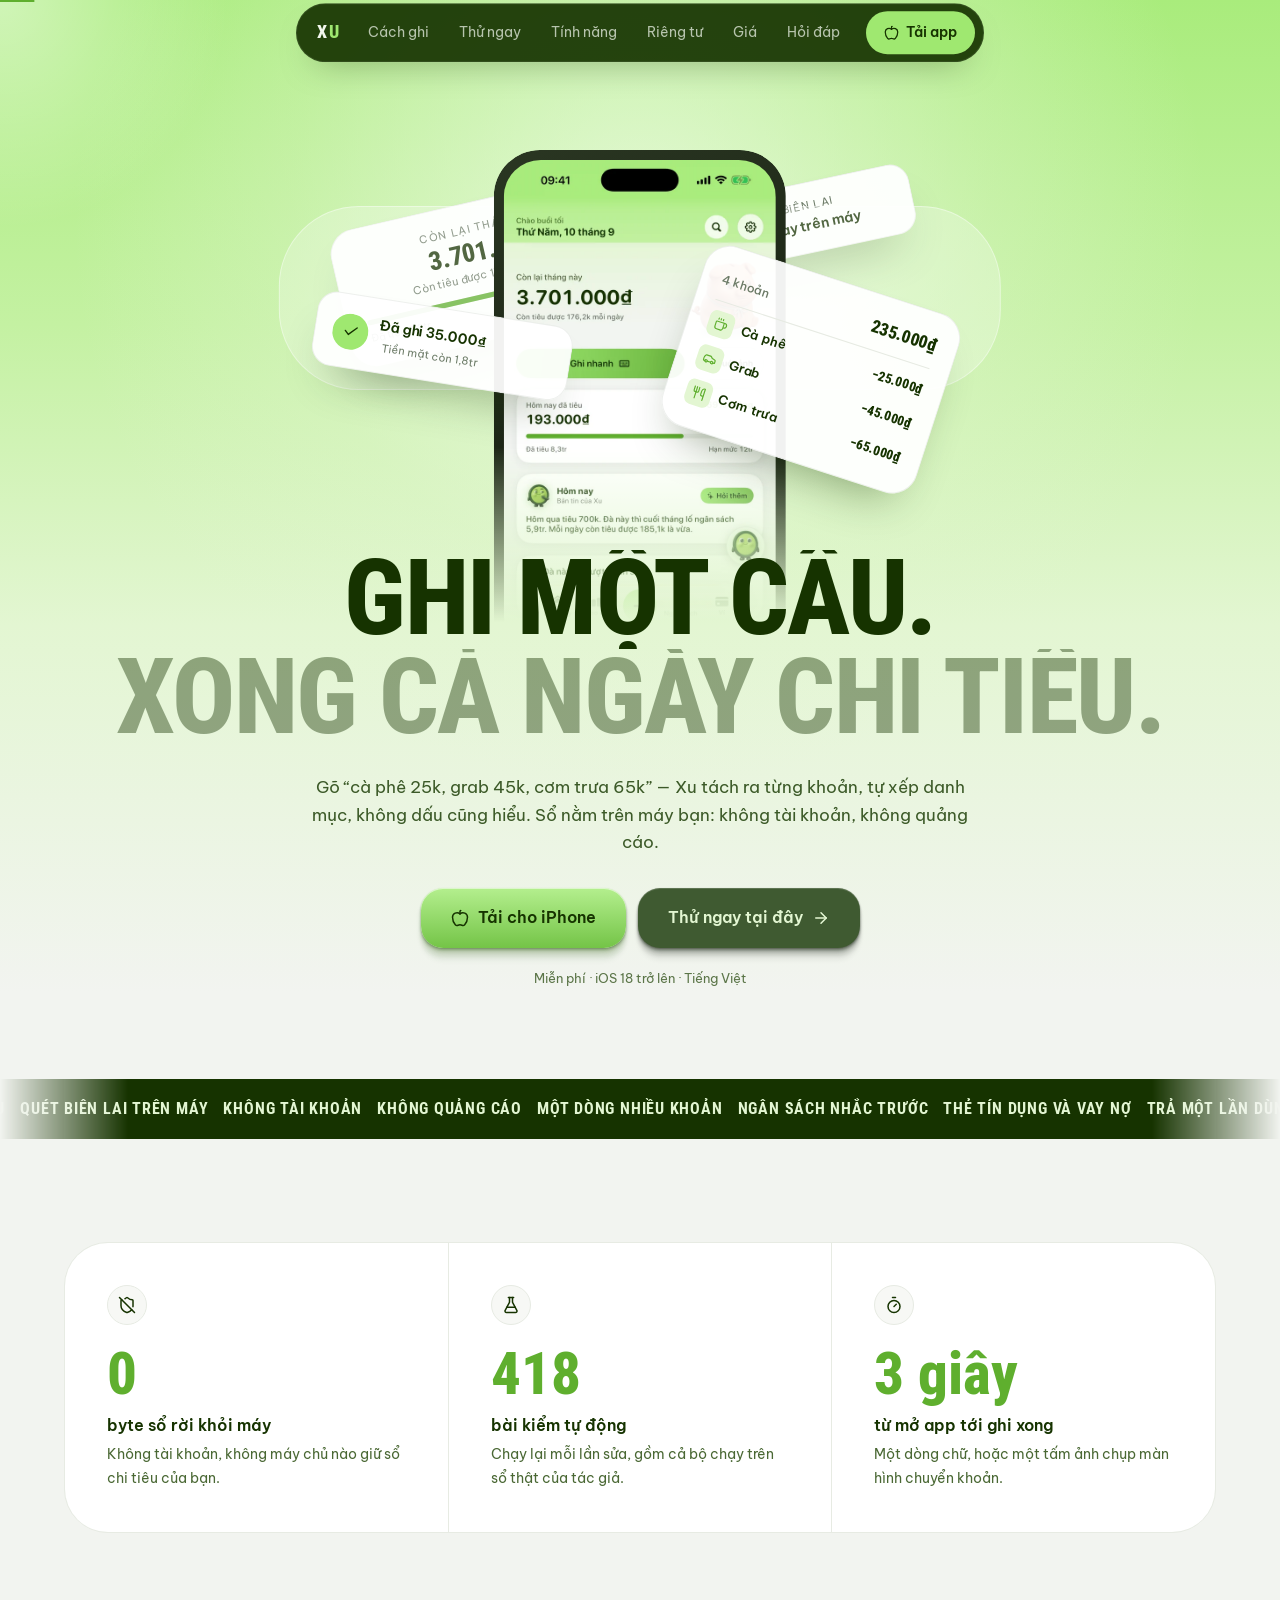
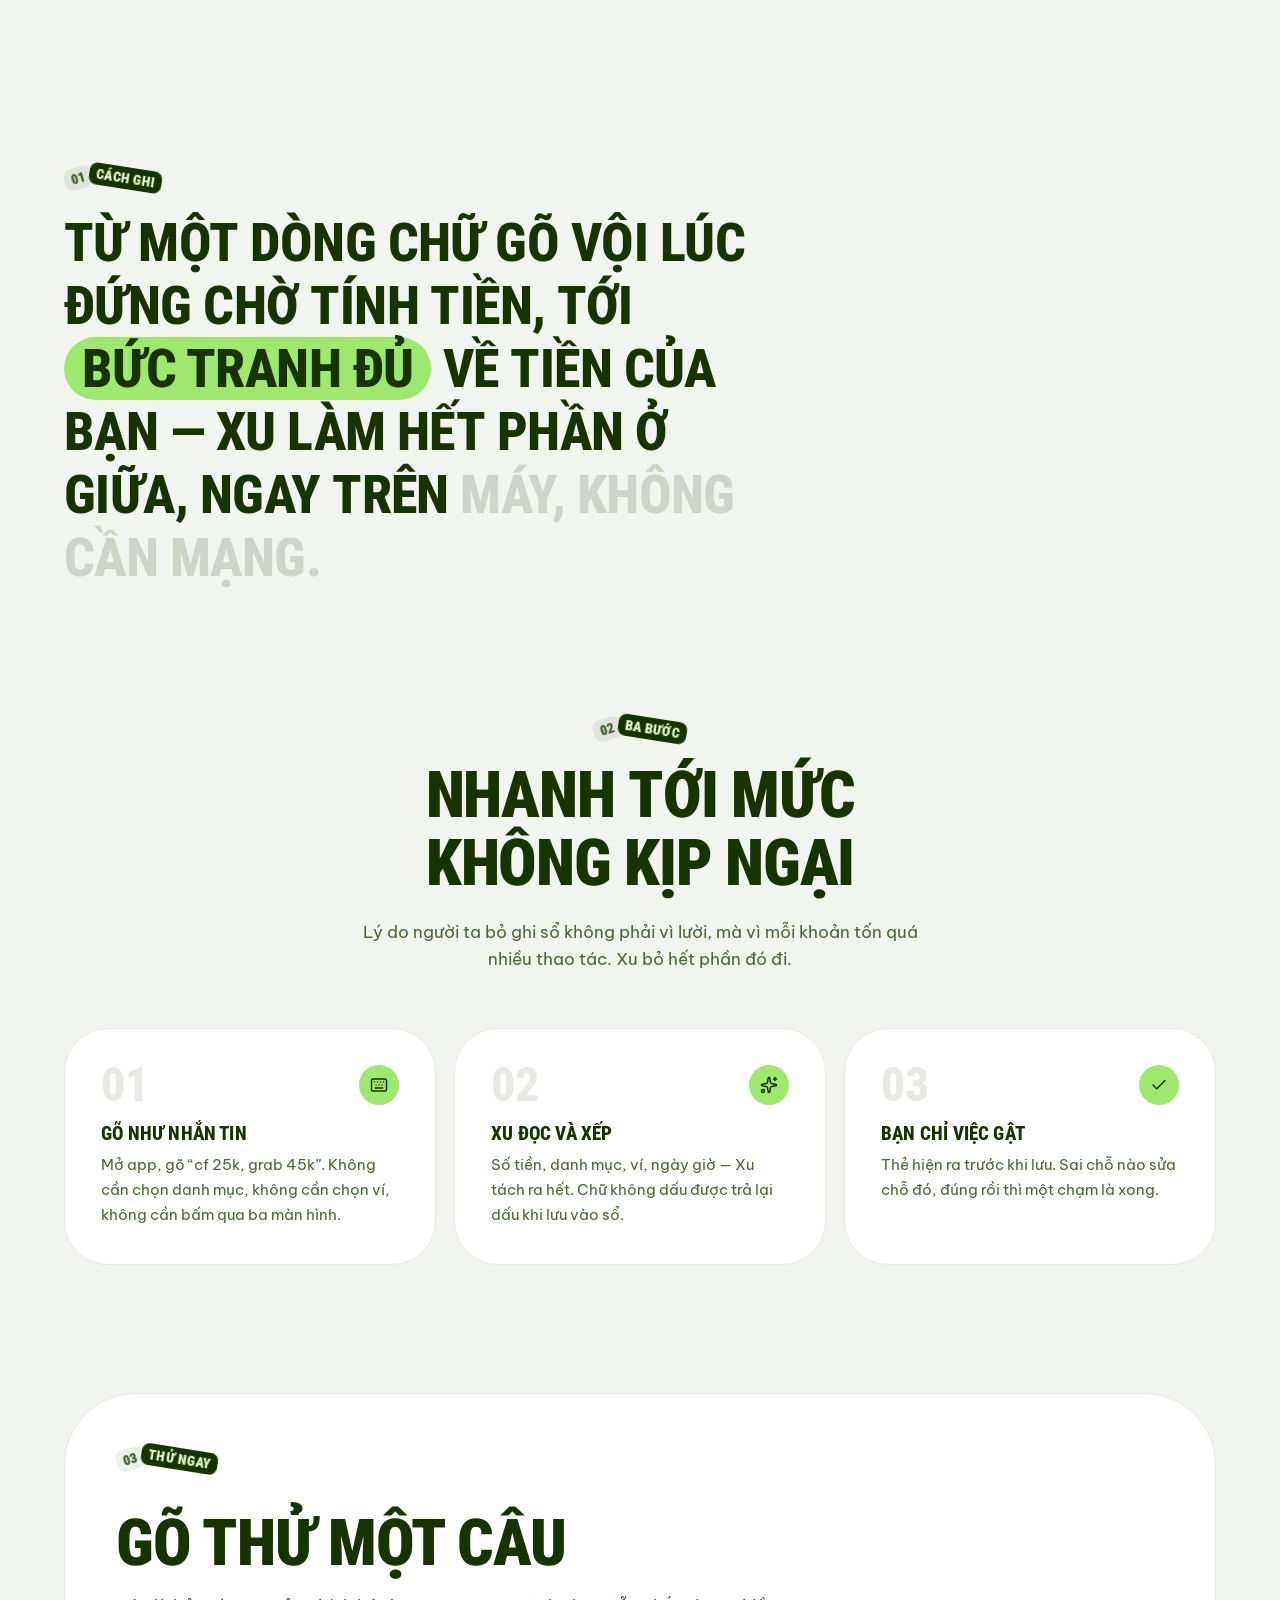
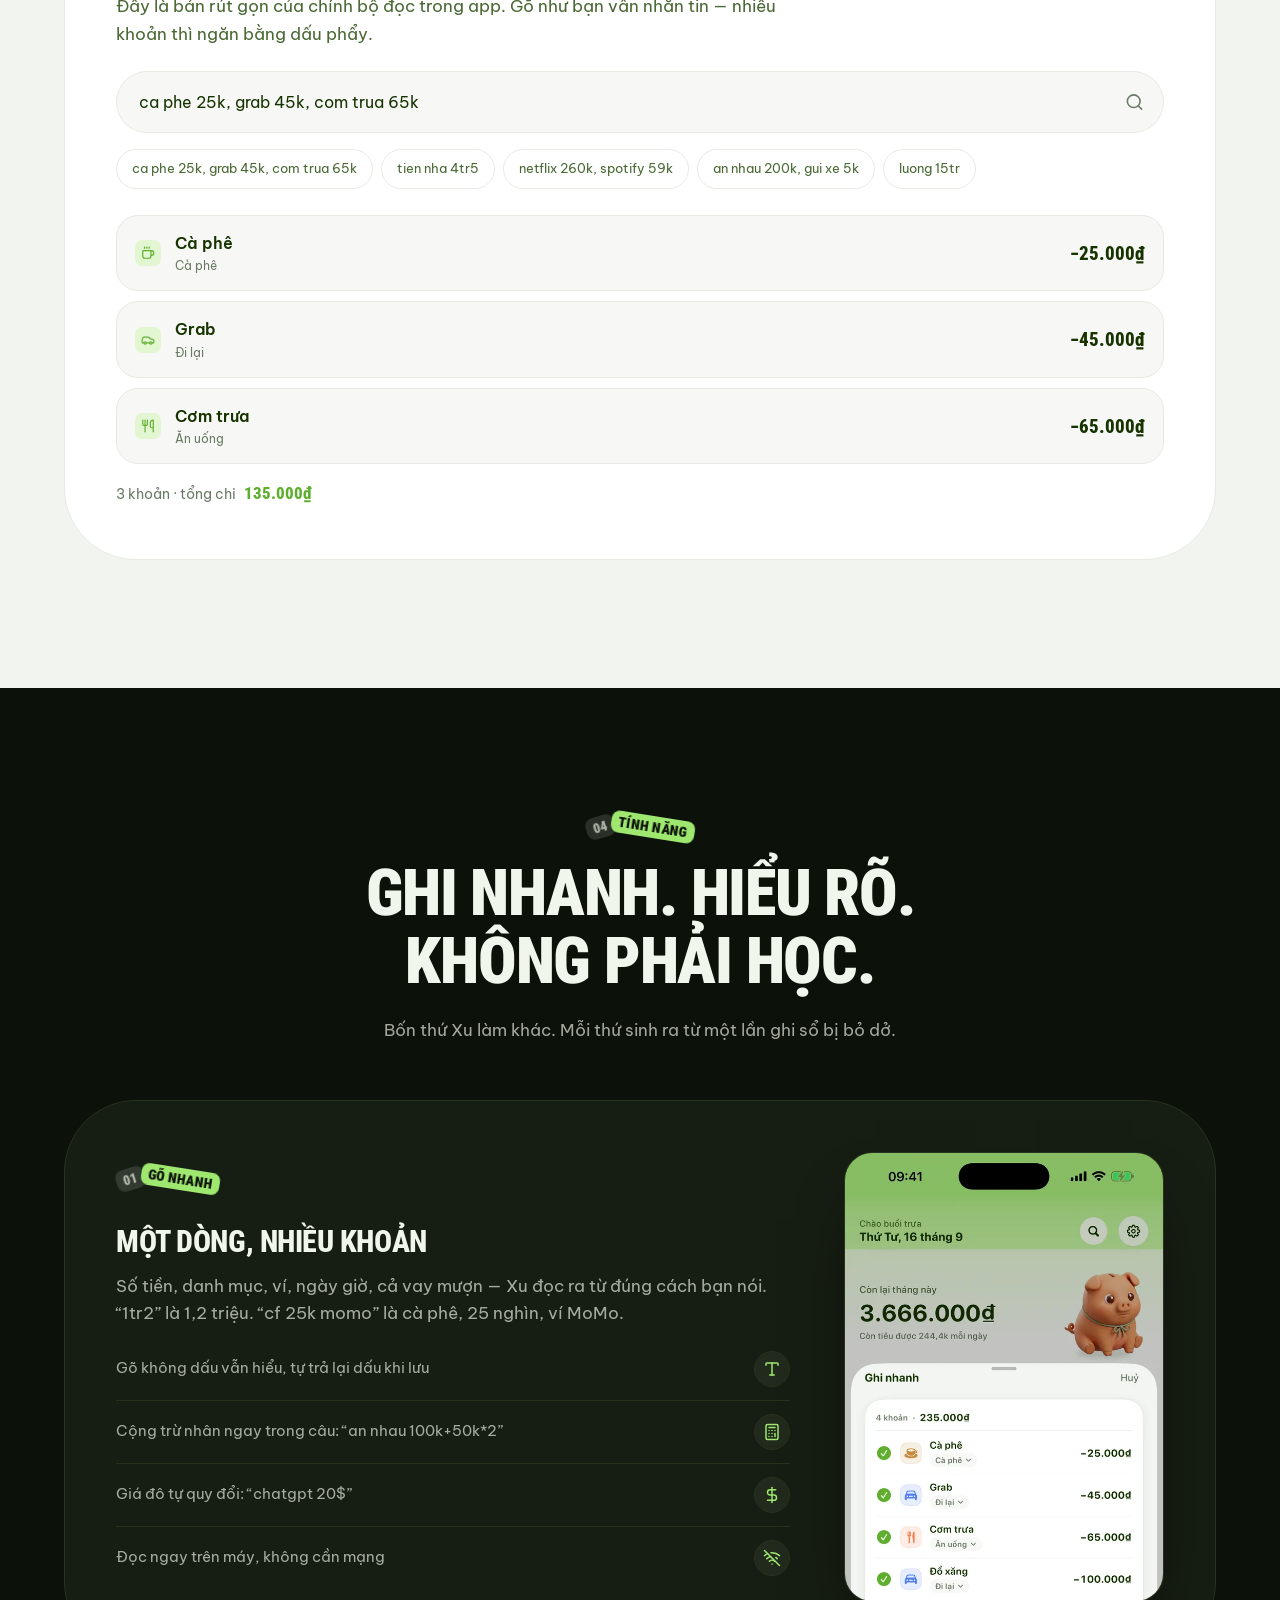
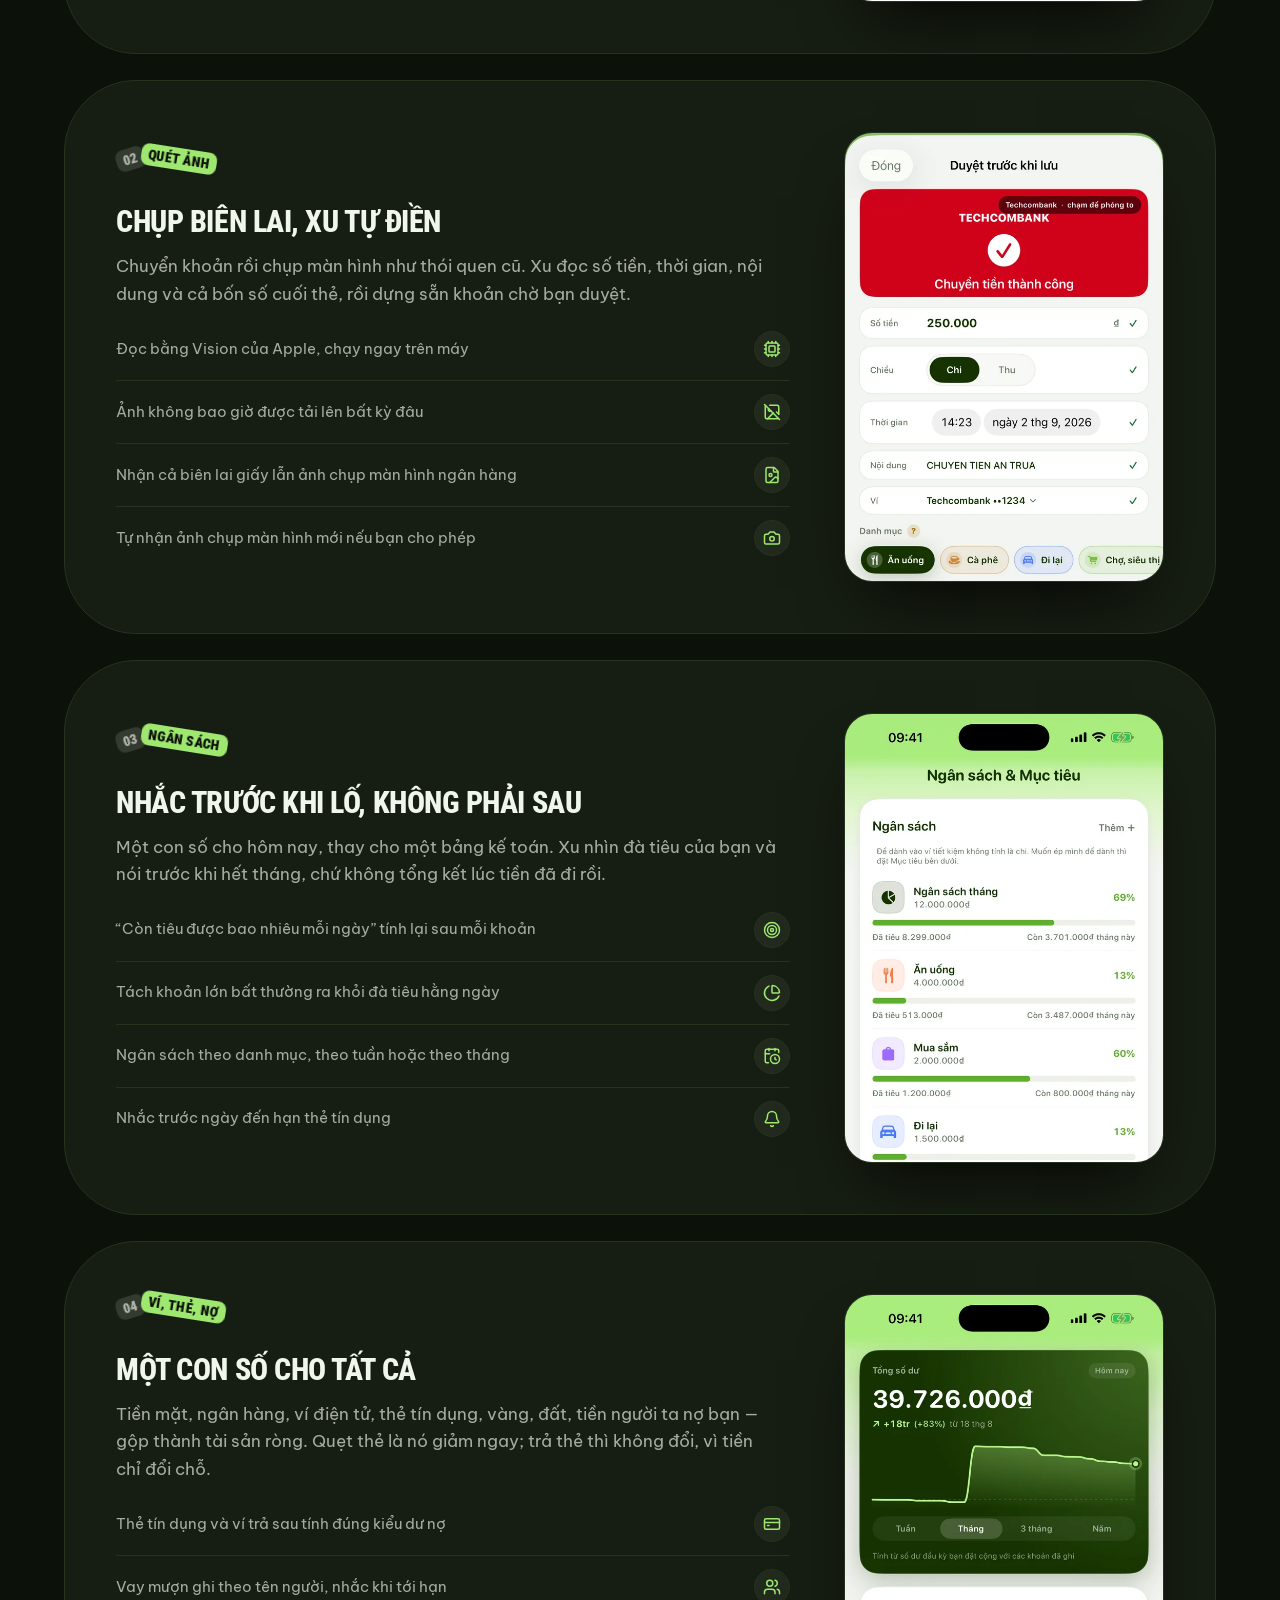
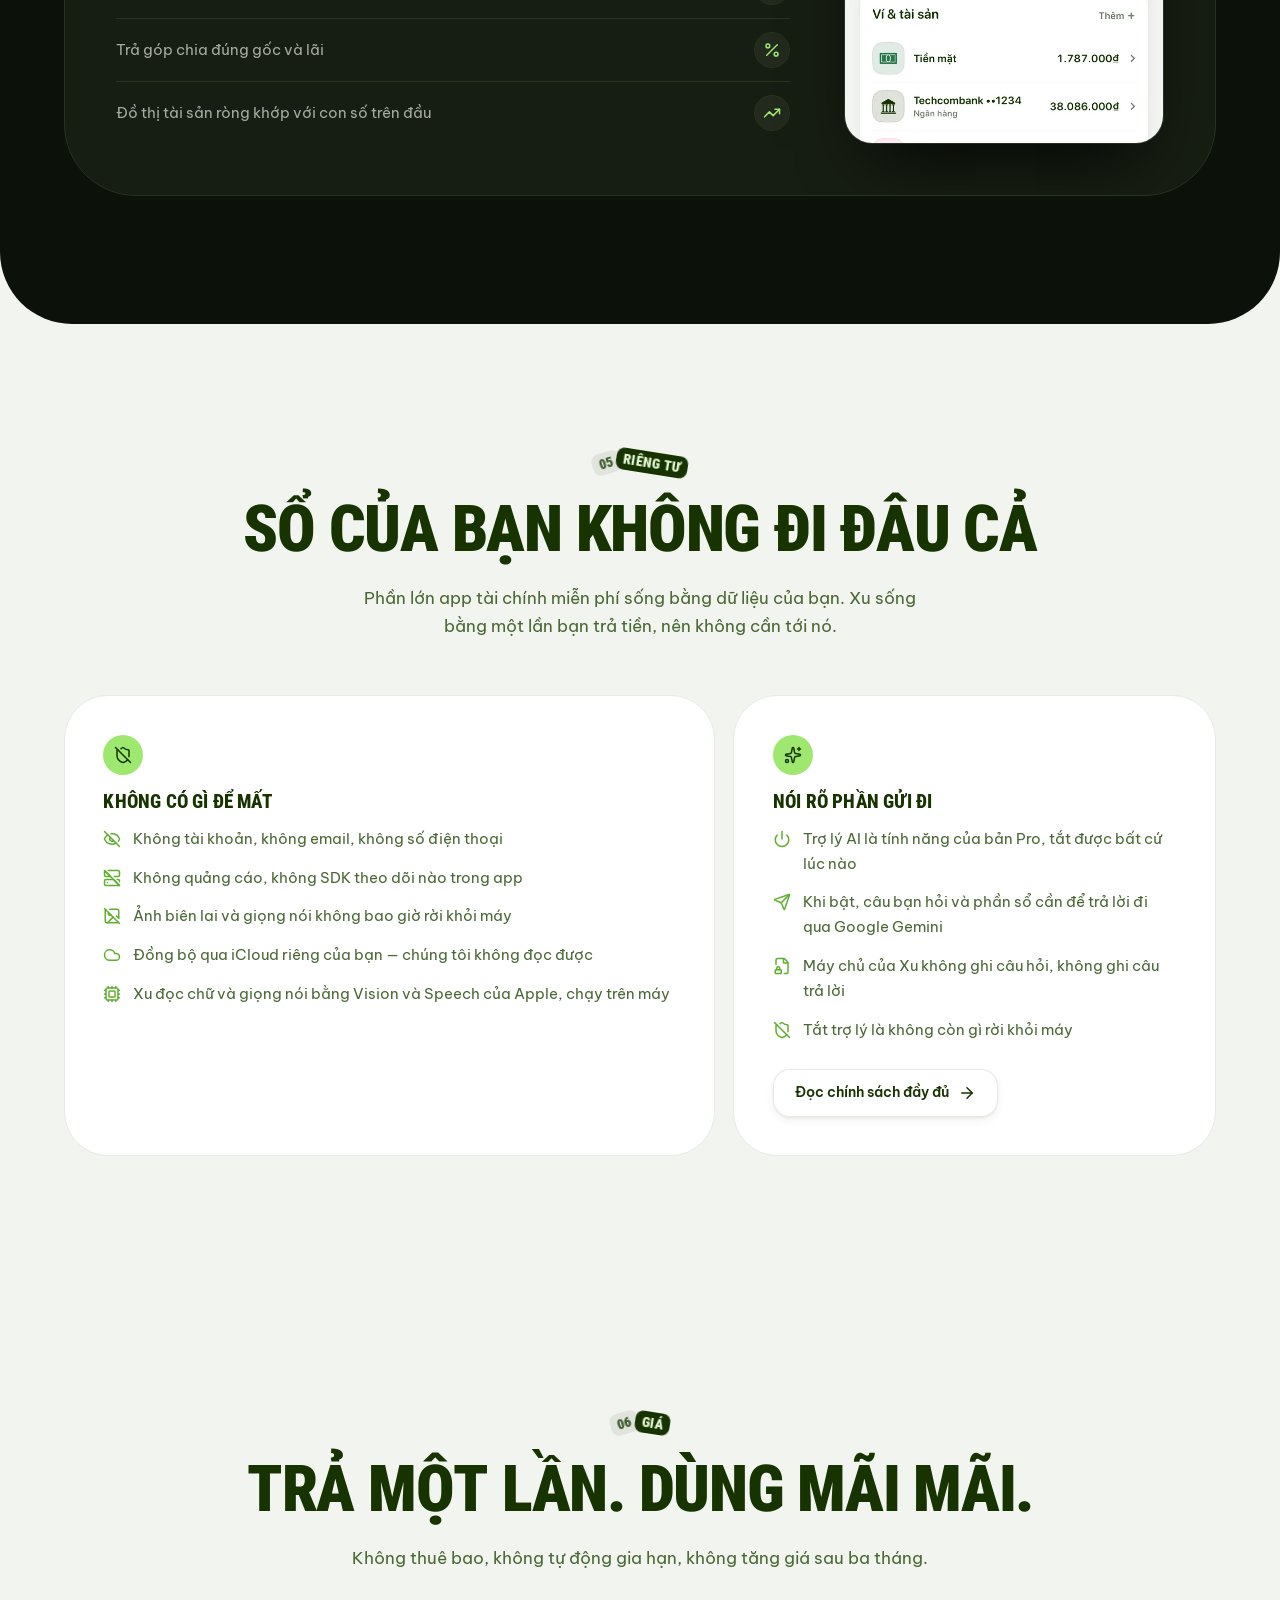
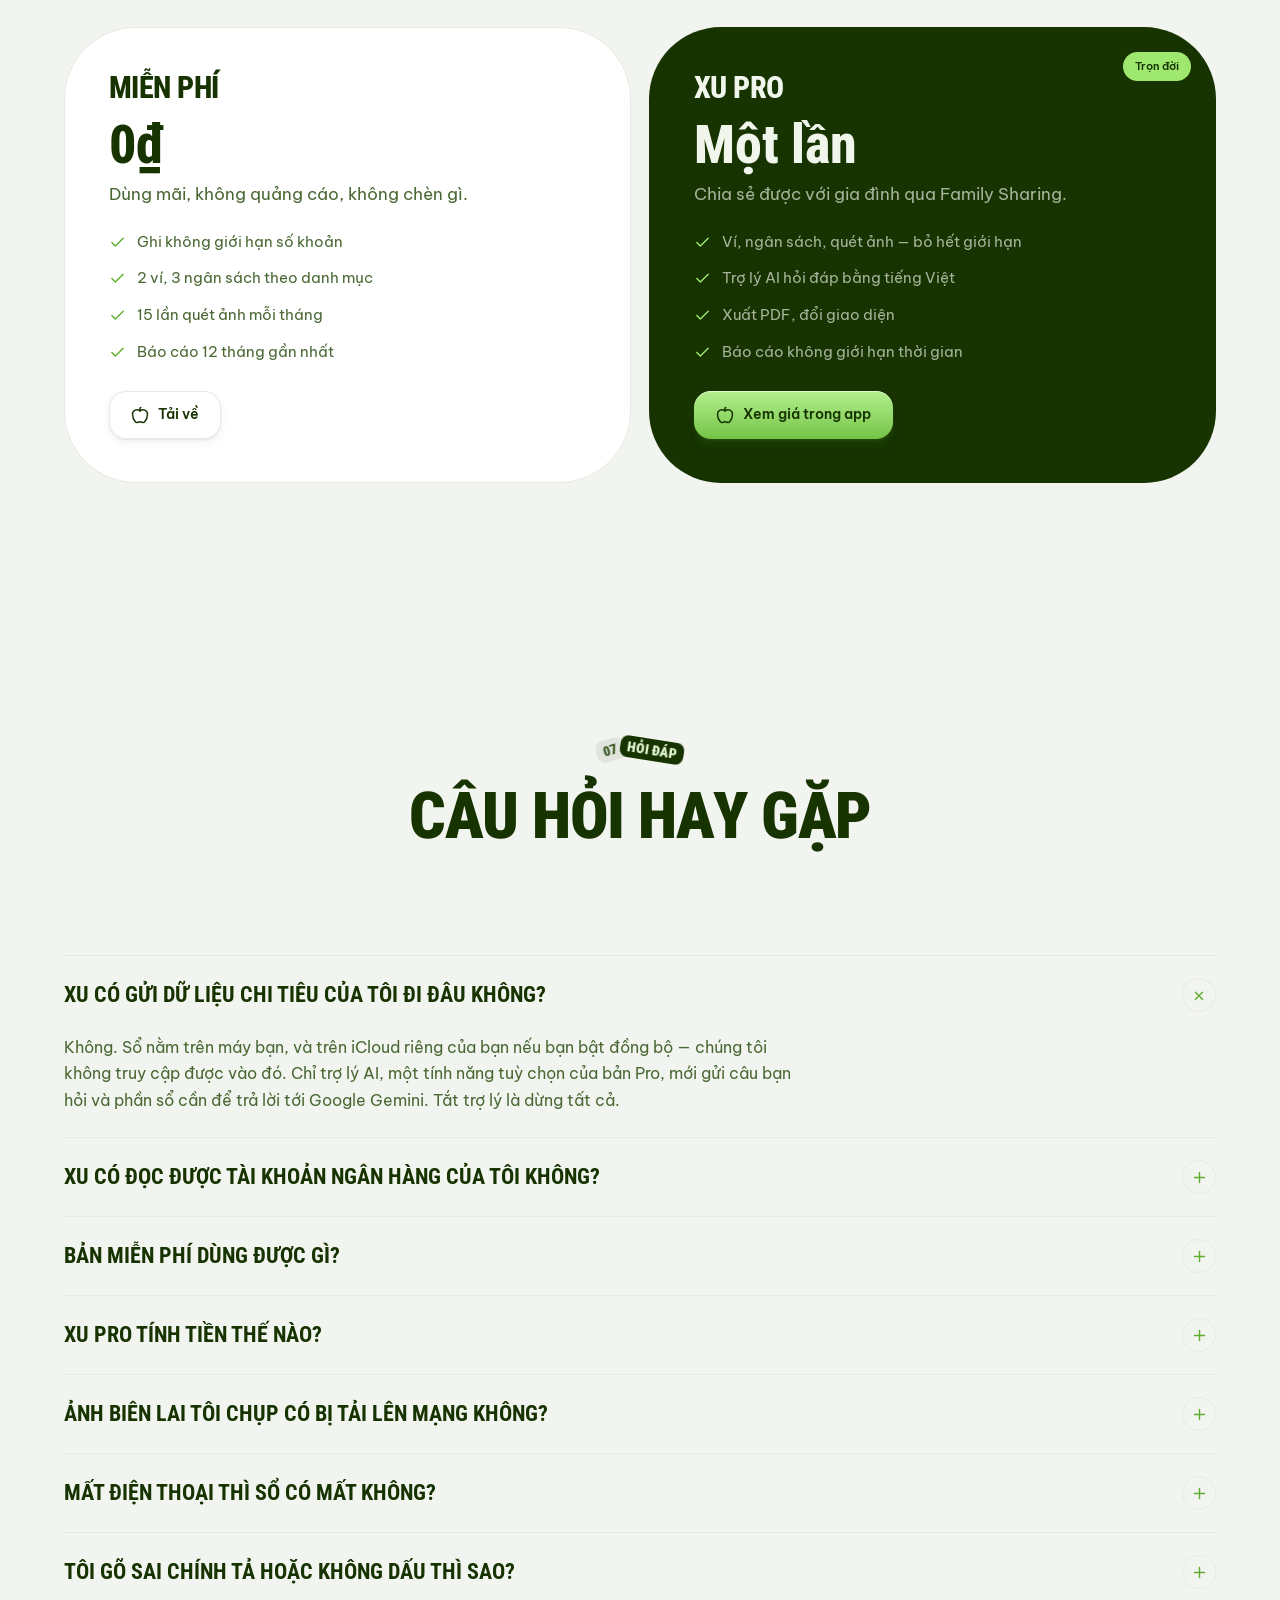
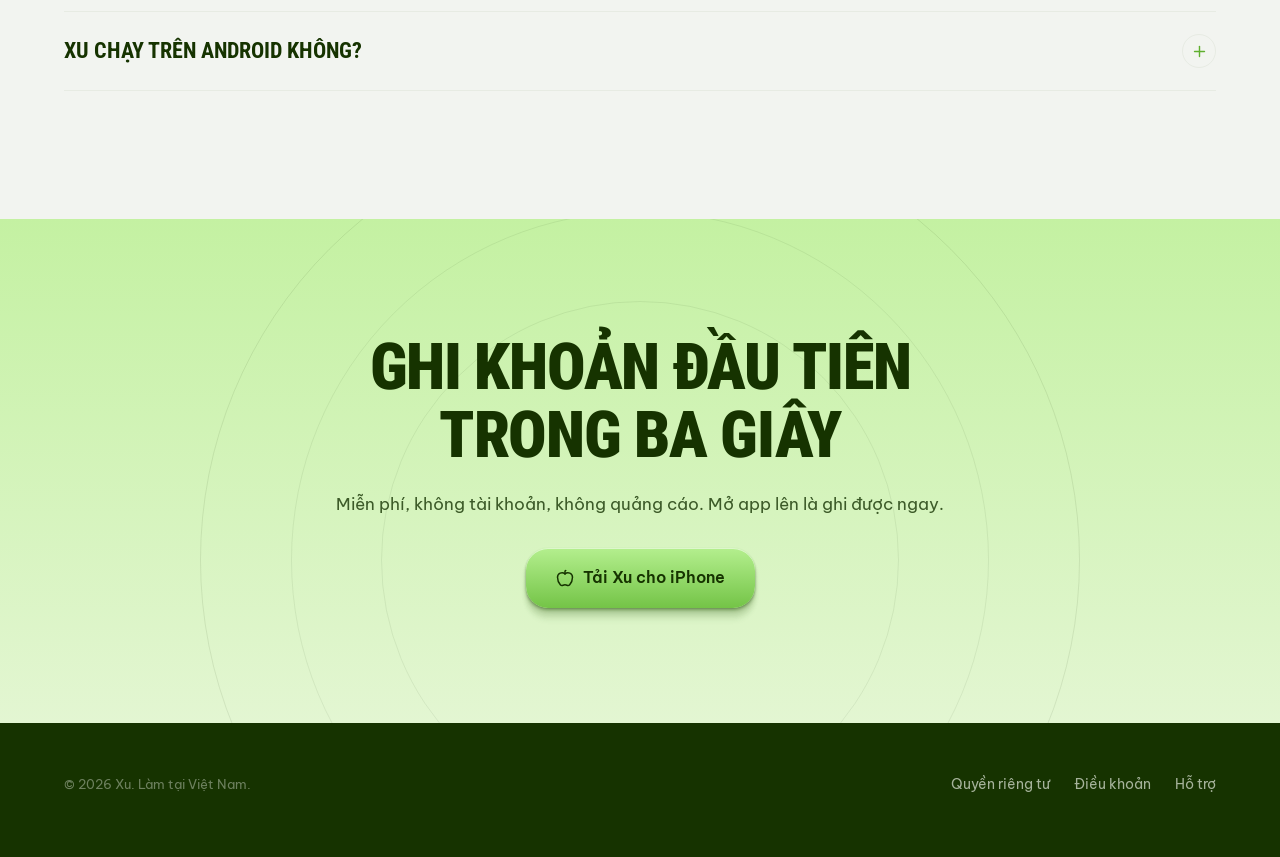
==== commit 790f510d: "Ba trang chữ dựng lại cho đồng bộ với trang chủ" ====
--- a/index.html
+++ b/index.html
@@ -91,10 +91,11 @@
   ]
 }
 </script>
-  <script type="module" crossorigin src="./assets/index-CuBLVKwI.js"></script>
-  <link rel="stylesheet" crossorigin href="./assets/style-DgT660cv.css">
+  <script type="module" crossorigin src="./assets/index-BopukK7k.js"></script>
+  <link rel="modulepreload" crossorigin href="./assets/Bottom-7vUYVK4K.js">
+  <link rel="stylesheet" crossorigin href="./assets/style-DfJXuz2M.css">
 </head>
 <body>
-<div id="root"><link rel="preload" as="image" href="./img/hom-nay.webp" fetchPriority="high"/><div class="grain" aria-hidden="true"></div><div class="progress" style="transform:scaleX(0)"></div><header class="nav"><div class="nav-pill"><a href="#" class="nav-brand" aria-label="Xu, về đầu trang">X<i>u</i></a><nav class="nav-links"><a href="#cach-ghi">Cách ghi</a><a href="#thu">Thử ngay</a><a href="#tinh-nang">Tính năng</a><a href="#rieng-tu">Riêng tư</a><a href="#gia">Giá</a><a href="#hoi-dap">Hỏi đáp</a></nav><a class="nav-cta" href="#tai"><svg xmlns="http://www.w3.org/2000/svg" width="24" height="24" viewBox="0 0 24 24" fill="none" stroke="currentColor" stroke-width="2" stroke-linecap="round" stroke-linejoin="round" class="lucide lucide-apple" aria-hidden="true"><path d="M12 6.528V3a1 1 0 0 1 1-1h0"></path><path d="M18.237 21A15 15 0 0 0 22 11a6 6 0 0 0-10-4.472A6 6 0 0 0 2 11a15.1 15.1 0 0 0 3.763 10 3 3 0 0 0 3.648.648 5.5 5.5 0 0 1 5.178 0A3 3 0 0 0 18.237 21"></path></svg> Tải app</a></div></header><main><section class="hero"><div class="hero-orb"></div><div class="hero-art"><div class="stage-inner"><div class="hcard hcard-lg" style="left:-20%;top:14%;width:72%;z-index:1;opacity:0;transform:translateY(46px) scale(0.93) rotate(-23.400000000000002deg)"><div><div class="hcard-k">Còn lại tháng này</div><div class="hcard-v">3.701.000₫</div><div class="hcard-sub">Còn tiêu được 176,2k mỗi ngày</div><div class="hbar"><i style="width:69%"></i></div><div class="hcard-foot"><span>Đã tiêu 8,3tr</span><span>Hạn mức 12tr</span></div></div></div><div class="hcard " style="left:56%;top:9%;width:58%;z-index:1;opacity:0;transform:translateY(46px) scale(0.93) rotate(-21.6deg)"><div><div class="hcard-row"><span class="chip-ic on"><svg xmlns="http://www.w3.org/2000/svg" width="24" height="24" viewBox="0 0 24 24" fill="none" stroke="currentColor" stroke-width="2" stroke-linecap="round" stroke-linejoin="round" class="lucide lucide-scan-line" aria-hidden="true"><path d="M3 7V5a2 2 0 0 1 2-2h2"></path><path d="M17 3h2a2 2 0 0 1 2 2v2"></path><path d="M21 17v2a2 2 0 0 1-2 2h-2"></path><path d="M7 21H5a2 2 0 0 1-2-2v-2"></path><path d="M7 12h10"></path></svg></span><div><div class="hcard-k">Ảnh biên lai</div><div class="hcard-t">Đọc ngay trên máy</div></div></div></div></div><div class="stage-glass" aria-hidden="true"></div><div class="phone" style="opacity:0;transform:translateY(56px) scale(0.96)"><div class="phone-screen"><img src="./img/hom-nay.webp" width="620" height="1122" fetchPriority="high" alt="Màn hình Hôm nay của Xu: số tiền còn lại trong tháng và số tiền tiêu được mỗi ngày"/></div></div><div class="hcard hcard-lg" style="left:58%;top:34%;width:62%;z-index:4;opacity:0;transform:translateY(46px) scale(0.93) rotate(32.4deg)"><div><div class="hcard-top"><b>4 khoản</b><span>235.000₫</span></div><div class="hrow"><span class="hrow-ic"><svg xmlns="http://www.w3.org/2000/svg" width="24" height="24" viewBox="0 0 24 24" fill="none" stroke="currentColor" stroke-width="2" stroke-linecap="round" stroke-linejoin="round" class="lucide lucide-coffee" aria-hidden="true"><path d="M10 2v2"></path><path d="M14 2v2"></path><path d="M16 8a1 1 0 0 1 1 1v8a4 4 0 0 1-4 4H7a4 4 0 0 1-4-4V9a1 1 0 0 1 1-1h14a4 4 0 1 1 0 8h-1"></path><path d="M6 2v2"></path></svg></span><span class="hrow-nm">Cà phê</span><span class="hrow-amt">−25.000₫</span></div><div class="hrow"><span class="hrow-ic"><svg xmlns="http://www.w3.org/2000/svg" width="24" height="24" viewBox="0 0 24 24" fill="none" stroke="currentColor" stroke-width="2" stroke-linecap="round" stroke-linejoin="round" class="lucide lucide-car" aria-hidden="true"><path d="M19 17h2c.6 0 1-.4 1-1v-3c0-.9-.7-1.7-1.5-1.9C18.7 10.6 16 10 16 10s-1.3-1.4-2.2-2.3c-.5-.4-1.1-.7-1.8-.7H5c-.6 0-1.1.4-1.4.9l-1.4 2.9A3.7 3.7 0 0 0 2 12v4c0 .6.4 1 1 1h2"></path><circle cx="7" cy="17" r="2"></circle><path d="M9 17h6"></path><circle cx="17" cy="17" r="2"></circle></svg></span><span class="hrow-nm">Grab</span><span class="hrow-amt">−45.000₫</span></div><div class="hrow"><span class="hrow-ic"><svg xmlns="http://www.w3.org/2000/svg" width="24" height="24" viewBox="0 0 24 24" fill="none" stroke="currentColor" stroke-width="2" stroke-linecap="round" stroke-linejoin="round" class="lucide lucide-utensils lucide-fork-knife" aria-hidden="true"><path d="M3 2v7c0 1.1.9 2 2 2h4a2 2 0 0 0 2-2V2"></path><path d="M7 2v20"></path><path d="M21 15V2a5 5 0 0 0-5 5v6c0 1.1.9 2 2 2h3Zm0 0v7"></path></svg></span><span class="hrow-nm">Cơm trưa</span><span class="hrow-amt">−65.000₫</span></div></div></div><div class="hcard " style="left:-26%;top:40%;width:60%;z-index:4;opacity:0;transform:translateY(46px) scale(0.93) rotate(16.2deg)"><div><div class="hcard-row"><span class="chip-ic on"><svg xmlns="http://www.w3.org/2000/svg" width="24" height="24" viewBox="0 0 24 24" fill="none" stroke="currentColor" stroke-width="2" stroke-linecap="round" stroke-linejoin="round" class="lucide lucide-check" aria-hidden="true"><path d="M20 6 9 17l-5-5"></path></svg></span><div><div class="hcard-t">Đã ghi 35.000₫</div><div class="hcard-sub">Tiền mặt còn 1,8tr</div></div></div></div></div></div></div><div class="wrap hero-copy"><h1><span class="hline"><span class="l1" style="transform:translateY(105%)">Ghi một câu.</span></span><span class="hline"><span class="l2" style="transform:translateY(105%)">Xong cả ngày chi tiêu.</span></span></h1><p class="lede" style="opacity:0;transform:translateY(18px)">Gõ “cà phê 25k, grab 45k, cơm trưa 65k” — Xu tách ra từng khoản, tự xếp danh mục, không dấu cũng hiểu. Sổ nằm trên máy bạn: không tài khoản, không quảng cáo.</p><div class="hero-actions" style="opacity:0;transform:translateY(18px)"><div style="display:inline-flex;transform:none"><a class="btn btn-lime btn-lg" href="#tai"><svg xmlns="http://www.w3.org/2000/svg" width="24" height="24" viewBox="0 0 24 24" fill="none" stroke="currentColor" stroke-width="2" stroke-linecap="round" stroke-linejoin="round" class="lucide lucide-apple" aria-hidden="true"><path d="M12 6.528V3a1 1 0 0 1 1-1h0"></path><path d="M18.237 21A15 15 0 0 0 22 11a6 6 0 0 0-10-4.472A6 6 0 0 0 2 11a15.1 15.1 0 0 0 3.763 10 3 3 0 0 0 3.648.648 5.5 5.5 0 0 1 5.178 0A3 3 0 0 0 18.237 21"></path></svg> Tải cho iPhone</a></div><div style="display:inline-flex;transform:none"><a class="btn btn-dark btn-lg" href="#thu">Thử ngay tại đây <svg xmlns="http://www.w3.org/2000/svg" width="24" height="24" viewBox="0 0 24 24" fill="none" stroke="currentColor" stroke-width="2" stroke-linecap="round" stroke-linejoin="round" class="lucide lucide-arrow-right" aria-hidden="true"><path d="M5 12h14"></path><path d="m12 5 7 7-7 7"></path></svg></a></div></div><p class="hero-note" style="opacity:0">Miễn phí · iOS 18 trở lên · Tiếng Việt</p></div></section><div class="marquee"><div class="marquee-track"><div class="marquee-item" aria-hidden="true"><span>gõ không dấu vẫn hiểu</span><span>quét biên lai trên máy</span><span>không tài khoản</span><span>không quảng cáo</span><span>một dòng nhiều khoản</span><span>ngân sách nhắc trước</span><span>thẻ tín dụng và vay nợ</span><span>trả một lần dùng mãi</span></div><div class="marquee-item" aria-hidden="true"><span>gõ không dấu vẫn hiểu</span><span>quét biên lai trên máy</span><span>không tài khoản</span><span>không quảng cáo</span><span>một dòng nhiều khoản</span><span>ngân sách nhắc trước</span><span>thẻ tín dụng và vay nợ</span><span>trả một lần dùng mãi</span></div></div></div><section class="sec" style="padding-block:clamp(60px, 8vw, 110px)"><div class="wrap"><div class="stats" style="opacity:0;transform:translateY(26px)"><div class="stat"><div class="chip-ic"><svg xmlns="http://www.w3.org/2000/svg" width="24" height="24" viewBox="0 0 24 24" fill="none" stroke="currentColor" stroke-width="2" stroke-linecap="round" stroke-linejoin="round" class="lucide lucide-shield-off" aria-hidden="true"><path d="m2 2 20 20"></path><path d="M5 5a1 1 0 0 0-1 1v7c0 5 3.5 7.5 7.67 8.94a1 1 0 0 0 .67.01c2.35-.82 4.48-1.97 5.9-3.71"></path><path d="M9.309 3.652A12.252 12.252 0 0 0 11.24 2.28a1.17 1.17 0 0 1 1.52 0C14.51 3.81 17 5 19 5a1 1 0 0 1 1 1v7a9.784 9.784 0 0 1-.08 1.264"></path></svg></div><div class="n">0</div><div class="t">byte sổ rời khỏi máy</div><div class="d">Không tài khoản, không máy chủ nào giữ sổ chi tiêu của bạn.</div></div><div class="stat"><div class="chip-ic"><svg xmlns="http://www.w3.org/2000/svg" width="24" height="24" viewBox="0 0 24 24" fill="none" stroke="currentColor" stroke-width="2" stroke-linecap="round" stroke-linejoin="round" class="lucide lucide-flask-conical" aria-hidden="true"><path d="M14 2v6a2 2 0 0 0 .245.96l5.51 10.08A2 2 0 0 1 18 22H6a2 2 0 0 1-1.755-2.96l5.51-10.08A2 2 0 0 0 10 8V2"></path><path d="M6.453 15h11.094"></path><path d="M8.5 2h7"></path></svg></div><div class="n"><span>418</span></div><div class="t">bài kiểm tự động</div><div class="d">Chạy lại mỗi lần sửa, gồm cả bộ chạy trên sổ thật của tác giả.</div></div><div class="stat"><div class="chip-ic"><svg xmlns="http://www.w3.org/2000/svg" width="24" height="24" viewBox="0 0 24 24" fill="none" stroke="currentColor" stroke-width="2" stroke-linecap="round" stroke-linejoin="round" class="lucide lucide-timer" aria-hidden="true"><line x1="10" x2="14" y1="2" y2="2"></line><line x1="12" x2="15" y1="14" y2="11"></line><circle cx="12" cy="14" r="8"></circle></svg></div><div class="n">3 giây</div><div class="t">từ mở app tới ghi xong</div><div class="d">Một dòng chữ, hoặc một tấm ảnh chụp màn hình chuyển khoản.</div></div></div></div></section><section class="sec" id="cach-ghi"><div class="wrap"><div class="shead-tags" style="opacity:0;transform:translateY(26px)"><span class="stag stag-num">01</span><span class="stag stag-name">Cách ghi</span></div><p class="story"><span class="w" style="opacity:0.16">Từ</span> <span class="w" style="opacity:0.16">một</span> <span class="w" style="opacity:0.16">dòng</span> <span class="w" style="opacity:0.16">chữ</span> <span class="w" style="opacity:0.16">gõ</span> <span class="w" style="opacity:0.16">vội</span> <span class="w" style="opacity:0.16">lúc</span> <span class="w" style="opacity:0.16">đứng</span> <span class="w" style="opacity:0.16">chờ</span> <span class="w" style="opacity:0.16">tính</span> <span class="w" style="opacity:0.16">tiền,</span> <span class="w" style="opacity:0.16">tới</span> <span class="w" style="opacity:0.16"><span class="pill">bức tranh đủ</span></span> <span class="w" style="opacity:0.16">về</span> <span class="w" style="opacity:0.16">tiền</span> <span class="w" style="opacity:0.16">của</span> <span class="w" style="opacity:0.16">bạn</span> <span class="w" style="opacity:0.16">—</span> <span class="w" style="opacity:0.16">Xu</span> <span class="w" style="opacity:0.16">làm</span> <span class="w" style="opacity:0.16">hết</span> <span class="w" style="opacity:0.16">phần</span> <span class="w" style="opacity:0.16">ở</span> <span class="w" style="opacity:0.16">giữa,</span> <span class="w" style="opacity:0.16">ngay</span> <span class="w" style="opacity:0.16">trên</span> <span class="w" style="opacity:0.16">máy,</span> <span class="w" style="opacity:0.16">không</span> <span class="w" style="opacity:0.16">cần</span> <span class="w" style="opacity:0.16">mạng.</span> </p></div></section><section class="sec" style="padding-top:0"><div class="wrap"><header class="shead"><div class="shead-tags"><span class="stag stag-num">02</span><span class="stag stag-name">Ba bước</span></div><h2><span class="wword"><span class="wch" style="opacity:0;filter:blur(9px);transform:translateY(0.22em)">N</span><span class="wch" style="opacity:0;filter:blur(9px);transform:translateY(0.22em)">h</span><span class="wch" style="opacity:0;filter:blur(9px);transform:translateY(0.22em)">a</span><span class="wch" style="opacity:0;filter:blur(9px);transform:translateY(0.22em)">n</span><span class="wch" style="opacity:0;filter:blur(9px);transform:translateY(0.22em)">h</span></span> <span class="wword"><span class="wch" style="opacity:0;filter:blur(9px);transform:translateY(0.22em)">t</span><span class="wch" style="opacity:0;filter:blur(9px);transform:translateY(0.22em)">ớ</span><span class="wch" style="opacity:0;filter:blur(9px);transform:translateY(0.22em)">i</span></span> <span class="wword"><span class="wch" style="opacity:0;filter:blur(9px);transform:translateY(0.22em)">m</span><span class="wch" style="opacity:0;filter:blur(9px);transform:translateY(0.22em)">ứ</span><span class="wch" style="opacity:0;filter:blur(9px);transform:translateY(0.22em)">c</span></span> <span class="wword"><span class="wch" style="opacity:0;filter:blur(9px);transform:translateY(0.22em)">k</span><span class="wch" style="opacity:0;filter:blur(9px);transform:translateY(0.22em)">h</span><span class="wch" style="opacity:0;filter:blur(9px);transform:translateY(0.22em)">ô</span><span class="wch" style="opacity:0;filter:blur(9px);transform:translateY(0.22em)">n</span><span class="wch" style="opacity:0;filter:blur(9px);transform:translateY(0.22em)">g</span></span> <span class="wword"><span class="wch" style="opacity:0;filter:blur(9px);transform:translateY(0.22em)">k</span><span class="wch" style="opacity:0;filter:blur(9px);transform:translateY(0.22em)">ị</span><span class="wch" style="opacity:0;filter:blur(9px);transform:translateY(0.22em)">p</span></span> <span class="wword"><span class="wch" style="opacity:0;filter:blur(9px);transform:translateY(0.22em)">n</span><span class="wch" style="opacity:0;filter:blur(9px);transform:translateY(0.22em)">g</span><span class="wch" style="opacity:0;filter:blur(9px);transform:translateY(0.22em)">ạ</span><span class="wch" style="opacity:0;filter:blur(9px);transform:translateY(0.22em)">i</span></span></h2><p class="lede shead-lede" style="opacity:0;transform:translateY(14px)">Lý do người ta bỏ ghi sổ không phải vì lười, mà vì mỗi khoản tốn quá nhiều thao tác. Xu bỏ hết phần đó đi.</p></header><div class="steps"><div class="step" style="opacity:0;transform:translateY(26px)"><div class="step-top"><div class="num">01</div><div class="chip-ic on"><svg xmlns="http://www.w3.org/2000/svg" width="24" height="24" viewBox="0 0 24 24" fill="none" stroke="currentColor" stroke-width="2" stroke-linecap="round" stroke-linejoin="round" class="lucide lucide-keyboard" aria-hidden="true"><path d="M10 8h.01"></path><path d="M12 12h.01"></path><path d="M14 8h.01"></path><path d="M16 12h.01"></path><path d="M18 8h.01"></path><path d="M6 8h.01"></path><path d="M7 16h10"></path><path d="M8 12h.01"></path><rect width="20" height="16" x="2" y="4" rx="2"></rect></svg></div></div><h4>Gõ như nhắn tin</h4><p>Mở app, gõ “cf 25k, grab 45k”. Không cần chọn danh mục, không cần chọn ví, không cần bấm qua ba màn hình.</p></div><div class="step" style="opacity:0;transform:translateY(26px)"><div class="step-top"><div class="num">02</div><div class="chip-ic on"><svg xmlns="http://www.w3.org/2000/svg" width="24" height="24" viewBox="0 0 24 24" fill="none" stroke="currentColor" stroke-width="2" stroke-linecap="round" stroke-linejoin="round" class="lucide lucide-sparkles lucide-stars" aria-hidden="true"><path d="M11.017 2.814a1 1 0 0 1 1.966 0l1.051 5.558a2 2 0 0 0 1.594 1.594l5.558 1.051a1 1 0 0 1 0 1.966l-5.558 1.051a2 2 0 0 0-1.594 1.594l-1.051 5.558a1 1 0 0 1-1.966 0l-1.051-5.558a2 2 0 0 0-1.594-1.594l-5.558-1.051a1 1 0 0 1 0-1.966l5.558-1.051a2 2 0 0 0 1.594-1.594z"></path><path d="M20 2v4"></path><path d="M22 4h-4"></path><circle cx="4" cy="20" r="2"></circle></svg></div></div><h4>Xu đọc và xếp</h4><p>Số tiền, danh mục, ví, ngày giờ — Xu tách ra hết. Chữ không dấu được trả lại dấu khi lưu vào sổ.</p></div><div class="step" style="opacity:0;transform:translateY(26px)"><div class="step-top"><div class="num">03</div><div class="chip-ic on"><svg xmlns="http://www.w3.org/2000/svg" width="24" height="24" viewBox="0 0 24 24" fill="none" stroke="currentColor" stroke-width="2" stroke-linecap="round" stroke-linejoin="round" class="lucide lucide-check" aria-hidden="true"><path d="M20 6 9 17l-5-5"></path></svg></div></div><h4>Bạn chỉ việc gật</h4><p>Thẻ hiện ra trước khi lưu. Sai chỗ nào sửa chỗ đó, đúng rồi thì một chạm là xong.</p></div></div></div></section><section class="sec" id="thu" style="padding-top:0"><div class="wrap"><div class="try" style="opacity:0;transform:translateY(26px)"><div class="shead-tags"><span class="stag stag-num">03</span><span class="stag stag-name">Thử ngay</span></div><h2 style="margin:18px 0 14px">Gõ thử một câu</h2><p class="lede">Đây là bản rút gọn của chính bộ đọc trong app. Gõ như bạn vẫn nhắn tin — nhiều khoản thì ngăn bằng dấu phẩy.</p><div class="try-field"><input aria-label="Gõ thử một câu chi tiêu" autoComplete="off" spellCheck="false" placeholder="cà phê 25k, grab 45k" value="ca phe 25k, grab 45k, com trua 65k"/><span class="ic"><svg xmlns="http://www.w3.org/2000/svg" width="24" height="24" viewBox="0 0 24 24" fill="none" stroke="currentColor" stroke-width="2" stroke-linecap="round" stroke-linejoin="round" class="lucide lucide-search" aria-hidden="true"><path d="m21 21-4.34-4.34"></path><circle cx="11" cy="11" r="8"></circle></svg></span></div><div class="try-examples"><button type="button">ca phe 25k, grab 45k, com trua 65k</button><button type="button">tien nha 4tr5</button><button type="button">netflix 260k, spotify 59k</button><button type="button">an nhau 200k, gui xe 5k</button><button type="button">luong 15tr</button></div><div class="try-out"><div class="try-row" style="opacity:1;transform:none"><span class="hrow-ic" aria-hidden="true"><svg xmlns="http://www.w3.org/2000/svg" width="24" height="24" viewBox="0 0 24 24" fill="none" stroke="currentColor" stroke-width="2" stroke-linecap="round" stroke-linejoin="round" class="lucide lucide-coffee" aria-hidden="true"><path d="M10 2v2"></path><path d="M14 2v2"></path><path d="M16 8a1 1 0 0 1 1 1v8a4 4 0 0 1-4 4H7a4 4 0 0 1-4-4V9a1 1 0 0 1 1-1h14a4 4 0 1 1 0 8h-1"></path><path d="M6 2v2"></path></svg></span><div><div class="nm">Cà phê</div><div class="cat">Cà phê</div></div><div class="amt" style="color:var(--ink)">−<!-- -->25.000₫</div></div><div class="try-row" style="opacity:1;transform:none"><span class="hrow-ic" aria-hidden="true"><svg xmlns="http://www.w3.org/2000/svg" width="24" height="24" viewBox="0 0 24 24" fill="none" stroke="currentColor" stroke-width="2" stroke-linecap="round" stroke-linejoin="round" class="lucide lucide-car" aria-hidden="true"><path d="M19 17h2c.6 0 1-.4 1-1v-3c0-.9-.7-1.7-1.5-1.9C18.7 10.6 16 10 16 10s-1.3-1.4-2.2-2.3c-.5-.4-1.1-.7-1.8-.7H5c-.6 0-1.1.4-1.4.9l-1.4 2.9A3.7 3.7 0 0 0 2 12v4c0 .6.4 1 1 1h2"></path><circle cx="7" cy="17" r="2"></circle><path d="M9 17h6"></path><circle cx="17" cy="17" r="2"></circle></svg></span><div><div class="nm">Grab</div><div class="cat">Đi lại</div></div><div class="amt" style="color:var(--ink)">−<!-- -->45.000₫</div></div><div class="try-row" style="opacity:1;transform:none"><span class="hrow-ic" aria-hidden="true"><svg xmlns="http://www.w3.org/2000/svg" width="24" height="24" viewBox="0 0 24 24" fill="none" stroke="currentColor" stroke-width="2" stroke-linecap="round" stroke-linejoin="round" class="lucide lucide-utensils lucide-fork-knife" aria-hidden="true"><path d="M3 2v7c0 1.1.9 2 2 2h4a2 2 0 0 0 2-2V2"></path><path d="M7 2v20"></path><path d="M21 15V2a5 5 0 0 0-5 5v6c0 1.1.9 2 2 2h3Zm0 0v7"></path></svg></span><div><div class="nm">Cơm trưa</div><div class="cat">Ăn uống</div></div><div class="amt" style="color:var(--ink)">−<!-- -->65.000₫</div></div></div><div class="try-sum" style="opacity:0">3<!-- --> khoản · tổng chi <b>135.000₫</b></div></div></div></section><section class="sec dark round-top round-bottom" id="tinh-nang"><div class="wrap"><header class="shead"><div class="shead-tags"><span class="stag stag-num">04</span><span class="stag stag-name">Tính năng</span></div><h2><span class="wword"><span class="wch" style="opacity:0;filter:blur(9px);transform:translateY(0.22em)">G</span><span class="wch" style="opacity:0;filter:blur(9px);transform:translateY(0.22em)">h</span><span class="wch" style="opacity:0;filter:blur(9px);transform:translateY(0.22em)">i</span></span> <span class="wword"><span class="wch" style="opacity:0;filter:blur(9px);transform:translateY(0.22em)">n</span><span class="wch" style="opacity:0;filter:blur(9px);transform:translateY(0.22em)">h</span><span class="wch" style="opacity:0;filter:blur(9px);transform:translateY(0.22em)">a</span><span class="wch" style="opacity:0;filter:blur(9px);transform:translateY(0.22em)">n</span><span class="wch" style="opacity:0;filter:blur(9px);transform:translateY(0.22em)">h</span><span class="wch" style="opacity:0;filter:blur(9px);transform:translateY(0.22em)">.</span></span> <span class="wword"><span class="wch" style="opacity:0;filter:blur(9px);transform:translateY(0.22em)">H</span><span class="wch" style="opacity:0;filter:blur(9px);transform:translateY(0.22em)">i</span><span class="wch" style="opacity:0;filter:blur(9px);transform:translateY(0.22em)">ể</span><span class="wch" style="opacity:0;filter:blur(9px);transform:translateY(0.22em)">u</span></span> <span class="wword"><span class="wch" style="opacity:0;filter:blur(9px);transform:translateY(0.22em)">r</span><span class="wch" style="opacity:0;filter:blur(9px);transform:translateY(0.22em)">õ</span><span class="wch" style="opacity:0;filter:blur(9px);transform:translateY(0.22em)">.</span></span> <span class="wword"><span class="wch" style="opacity:0;filter:blur(9px);transform:translateY(0.22em)">K</span><span class="wch" style="opacity:0;filter:blur(9px);transform:translateY(0.22em)">h</span><span class="wch" style="opacity:0;filter:blur(9px);transform:translateY(0.22em)">ô</span><span class="wch" style="opacity:0;filter:blur(9px);transform:translateY(0.22em)">n</span><span class="wch" style="opacity:0;filter:blur(9px);transform:translateY(0.22em)">g</span></span> <span class="wword"><span class="wch" style="opacity:0;filter:blur(9px);transform:translateY(0.22em)">p</span><span class="wch" style="opacity:0;filter:blur(9px);transform:translateY(0.22em)">h</span><span class="wch" style="opacity:0;filter:blur(9px);transform:translateY(0.22em)">ả</span><span class="wch" style="opacity:0;filter:blur(9px);transform:translateY(0.22em)">i</span></span> <span class="wword"><span class="wch" style="opacity:0;filter:blur(9px);transform:translateY(0.22em)">h</span><span class="wch" style="opacity:0;filter:blur(9px);transform:translateY(0.22em)">ọ</span><span class="wch" style="opacity:0;filter:blur(9px);transform:translateY(0.22em)">c</span><span class="wch" style="opacity:0;filter:blur(9px);transform:translateY(0.22em)">.</span></span></h2><p class="lede shead-lede" style="opacity:0;transform:translateY(14px)">Bốn thứ Xu làm khác. Mỗi thứ sinh ra từ một lần ghi sổ bị bỏ dở.</p></header><div class="stack"><article class="feat" style="top:calc(96px + 0px);z-index:1;opacity:0;transform:translateY(40px)"><div class="feat-grid"><div><div class="shead-tags"><span class="stag stag-num">01</span><span class="stag stag-name">Gõ nhanh</span></div><h3>Một dòng, nhiều khoản</h3><p class="lede">Số tiền, danh mục, ví, ngày giờ, cả vay mượn — Xu đọc ra từ đúng cách bạn nói. “1tr2” là 1,2 triệu. “cf 25k momo” là cà phê, 25 nghìn, ví MoMo.</p><ul><li><span>Gõ không dấu vẫn hiểu, tự trả lại dấu khi lưu</span><span class="chip-ic"><svg xmlns="http://www.w3.org/2000/svg" width="24" height="24" viewBox="0 0 24 24" fill="none" stroke="currentColor" stroke-width="2" stroke-linecap="round" stroke-linejoin="round" class="lucide lucide-type" aria-hidden="true"><path d="M12 4v16"></path><path d="M4 7V5a1 1 0 0 1 1-1h14a1 1 0 0 1 1 1v2"></path><path d="M9 20h6"></path></svg></span></li><li><span>Cộng trừ nhân ngay trong câu: “an nhau 100k+50k*2”</span><span class="chip-ic"><svg xmlns="http://www.w3.org/2000/svg" width="24" height="24" viewBox="0 0 24 24" fill="none" stroke="currentColor" stroke-width="2" stroke-linecap="round" stroke-linejoin="round" class="lucide lucide-calculator" aria-hidden="true"><rect width="16" height="20" x="4" y="2" rx="2"></rect><line x1="8" x2="16" y1="6" y2="6"></line><line x1="16" x2="16" y1="14" y2="18"></line><path d="M16 10h.01"></path><path d="M12 10h.01"></path><path d="M8 10h.01"></path><path d="M12 14h.01"></path><path d="M8 14h.01"></path><path d="M12 18h.01"></path><path d="M8 18h.01"></path></svg></span></li><li><span>Giá đô tự quy đổi: “chatgpt 20$”</span><span class="chip-ic"><svg xmlns="http://www.w3.org/2000/svg" width="24" height="24" viewBox="0 0 24 24" fill="none" stroke="currentColor" stroke-width="2" stroke-linecap="round" stroke-linejoin="round" class="lucide lucide-dollar-sign" aria-hidden="true"><line x1="12" x2="12" y1="2" y2="22"></line><path d="M17 5H9.5a3.5 3.5 0 0 0 0 7h5a3.5 3.5 0 0 1 0 7H6"></path></svg></span></li><li><span>Đọc ngay trên máy, không cần mạng</span><span class="chip-ic"><svg xmlns="http://www.w3.org/2000/svg" width="24" height="24" viewBox="0 0 24 24" fill="none" stroke="currentColor" stroke-width="2" stroke-linecap="round" stroke-linejoin="round" class="lucide lucide-wifi-off" aria-hidden="true"><path d="M12 20h.01"></path><path d="M8.5 16.429a5 5 0 0 1 7 0"></path><path d="M5 12.859a10 10 0 0 1 5.17-2.69"></path><path d="M19 12.859a10 10 0 0 0-2.007-1.523"></path><path d="M2 8.82a15 15 0 0 1 4.177-2.643"></path><path d="M22 8.82a15 15 0 0 0-11.288-3.764"></path><path d="m2 2 20 20"></path></svg></span></li></ul></div><div class="feat-shot"><img src="./img/go-nhanh.webp" width="620" height="1122" loading="lazy" alt="Màn Ghi nhanh của Xu tách một câu thành bốn khoản riêng, mỗi khoản có danh mục"/></div></div></article><article class="feat" style="top:calc(96px + 14px);z-index:2;opacity:0;transform:translateY(40px)"><div class="feat-grid"><div><div class="shead-tags"><span class="stag stag-num">02</span><span class="stag stag-name">Quét ảnh</span></div><h3>Chụp biên lai, Xu tự điền</h3><p class="lede">Chuyển khoản rồi chụp màn hình như thói quen cũ. Xu đọc số tiền, thời gian, nội dung và cả bốn số cuối thẻ, rồi dựng sẵn khoản chờ bạn duyệt.</p><ul><li><span>Đọc bằng Vision của Apple, chạy ngay trên máy</span><span class="chip-ic"><svg xmlns="http://www.w3.org/2000/svg" width="24" height="24" viewBox="0 0 24 24" fill="none" stroke="currentColor" stroke-width="2" stroke-linecap="round" stroke-linejoin="round" class="lucide lucide-cpu" aria-hidden="true"><path d="M12 20v2"></path><path d="M12 2v2"></path><path d="M17 20v2"></path><path d="M17 2v2"></path><path d="M2 12h2"></path><path d="M2 17h2"></path><path d="M2 7h2"></path><path d="M20 12h2"></path><path d="M20 17h2"></path><path d="M20 7h2"></path><path d="M7 20v2"></path><path d="M7 2v2"></path><rect x="4" y="4" width="16" height="16" rx="2"></rect><rect x="8" y="8" width="8" height="8" rx="1"></rect></svg></span></li><li><span>Ảnh không bao giờ được tải lên bất kỳ đâu</span><span class="chip-ic"><svg xmlns="http://www.w3.org/2000/svg" width="24" height="24" viewBox="0 0 24 24" fill="none" stroke="currentColor" stroke-width="2" stroke-linecap="round" stroke-linejoin="round" class="lucide lucide-image-off" aria-hidden="true"><line x1="2" x2="22" y1="2" y2="22"></line><path d="M10.41 10.41a2 2 0 1 1-2.83-2.83"></path><line x1="13.5" x2="6" y1="13.5" y2="21"></line><line x1="18" x2="21" y1="12" y2="15"></line><path d="M3.59 3.59A1.99 1.99 0 0 0 3 5v14a2 2 0 0 0 2 2h14c.55 0 1.052-.22 1.41-.59"></path><path d="M21 15V5a2 2 0 0 0-2-2H9"></path></svg></span></li><li><span>Nhận cả biên lai giấy lẫn ảnh chụp màn hình ngân hàng</span><span class="chip-ic"><svg xmlns="http://www.w3.org/2000/svg" width="24" height="24" viewBox="0 0 24 24" fill="none" stroke="currentColor" stroke-width="2" stroke-linecap="round" stroke-linejoin="round" class="lucide lucide-file-image" aria-hidden="true"><path d="M6 22a2 2 0 0 1-2-2V4a2 2 0 0 1 2-2h8a2.4 2.4 0 0 1 1.704.706l3.588 3.588A2.4 2.4 0 0 1 20 8v12a2 2 0 0 1-2 2z"></path><path d="M14 2v5a1 1 0 0 0 1 1h5"></path><circle cx="10" cy="12" r="2"></circle><path d="m20 17-1.296-1.296a2.41 2.41 0 0 0-3.408 0L9 22"></path></svg></span></li><li><span>Tự nhận ảnh chụp màn hình mới nếu bạn cho phép</span><span class="chip-ic"><svg xmlns="http://www.w3.org/2000/svg" width="24" height="24" viewBox="0 0 24 24" fill="none" stroke="currentColor" stroke-width="2" stroke-linecap="round" stroke-linejoin="round" class="lucide lucide-camera" aria-hidden="true"><path d="M13.997 4a2 2 0 0 1 1.76 1.05l.486.9A2 2 0 0 0 18.003 7H20a2 2 0 0 1 2 2v9a2 2 0 0 1-2 2H4a2 2 0 0 1-2-2V9a2 2 0 0 1 2-2h1.997a2 2 0 0 0 1.759-1.048l.489-.904A2 2 0 0 1 10.004 4z"></path><circle cx="12" cy="13" r="3"></circle></svg></span></li></ul></div><div class="feat-shot"><img src="./img/quet-bien-lai.webp" width="620" height="1122" loading="lazy" alt="Xu đọc ảnh chụp màn hình chuyển khoản và điền sẵn số tiền, thời gian, nội dung"/></div></div></article><article class="feat" style="top:calc(96px + 28px);z-index:3;opacity:0;transform:translateY(40px)"><div class="feat-grid"><div><div class="shead-tags"><span class="stag stag-num">03</span><span class="stag stag-name">Ngân sách</span></div><h3>Nhắc trước khi lố, không phải sau</h3><p class="lede">Một con số cho hôm nay, thay cho một bảng kế toán. Xu nhìn đà tiêu của bạn và nói trước khi hết tháng, chứ không tổng kết lúc tiền đã đi rồi.</p><ul><li><span>“Còn tiêu được bao nhiêu mỗi ngày” tính lại sau mỗi khoản</span><span class="chip-ic"><svg xmlns="http://www.w3.org/2000/svg" width="24" height="24" viewBox="0 0 24 24" fill="none" stroke="currentColor" stroke-width="2" stroke-linecap="round" stroke-linejoin="round" class="lucide lucide-target" aria-hidden="true"><circle cx="12" cy="12" r="10"></circle><circle cx="12" cy="12" r="6"></circle><circle cx="12" cy="12" r="2"></circle></svg></span></li><li><span>Tách khoản lớn bất thường ra khỏi đà tiêu hằng ngày</span><span class="chip-ic"><svg xmlns="http://www.w3.org/2000/svg" width="24" height="24" viewBox="0 0 24 24" fill="none" stroke="currentColor" stroke-width="2" stroke-linecap="round" stroke-linejoin="round" class="lucide lucide-chart-pie lucide-pie-chart" aria-hidden="true"><path d="M21 12c.552 0 1.005-.449.95-.998a10 10 0 0 0-8.953-8.951c-.55-.055-.998.398-.998.95v8a1 1 0 0 0 1 1z"></path><path d="M21.21 15.89A10 10 0 1 1 8 2.83"></path></svg></span></li><li><span>Ngân sách theo danh mục, theo tuần hoặc theo tháng</span><span class="chip-ic"><svg xmlns="http://www.w3.org/2000/svg" width="24" height="24" viewBox="0 0 24 24" fill="none" stroke="currentColor" stroke-width="2" stroke-linecap="round" stroke-linejoin="round" class="lucide lucide-calendar-clock" aria-hidden="true"><path d="M16 14v2.2l1.6 1"></path><path d="M16 2v3"></path><path d="M21 7.338V5a2 2 0 00-2-2H5a2 2 0 00-2 2v14a2 2 0 002 2h2.338"></path><path d="M3 9h5.859"></path><path d="M8 2v3"></path><circle cx="16" cy="16" r="6"></circle></svg></span></li><li><span>Nhắc trước ngày đến hạn thẻ tín dụng</span><span class="chip-ic"><svg xmlns="http://www.w3.org/2000/svg" width="24" height="24" viewBox="0 0 24 24" fill="none" stroke="currentColor" stroke-width="2" stroke-linecap="round" stroke-linejoin="round" class="lucide lucide-bell" aria-hidden="true"><path d="M10.268 21a2 2 0 0 0 3.464 0"></path><path d="M3.262 15.326A1 1 0 0 0 4 17h16a1 1 0 0 0 .74-1.673C19.41 13.956 18 12.499 18 8A6 6 0 0 0 6 8c0 4.499-1.411 5.956-2.738 7.326"></path></svg></span></li></ul></div><div class="feat-shot"><img src="./img/ngan-sach.webp" width="620" height="1122" loading="lazy" alt="Màn Ngân sách của Xu hiện hạn mức từng danh mục và phần còn lại"/></div></div></article><article class="feat" style="top:calc(96px + 42px);z-index:4;opacity:0;transform:translateY(40px)"><div class="feat-grid"><div><div class="shead-tags"><span class="stag stag-num">04</span><span class="stag stag-name">Ví, thẻ, nợ</span></div><h3>Một con số cho tất cả</h3><p class="lede">Tiền mặt, ngân hàng, ví điện tử, thẻ tín dụng, vàng, đất, tiền người ta nợ bạn — gộp thành tài sản ròng. Quẹt thẻ là nó giảm ngay; trả thẻ thì không đổi, vì tiền chỉ đổi chỗ.</p><ul><li><span>Thẻ tín dụng và ví trả sau tính đúng kiểu dư nợ</span><span class="chip-ic"><svg xmlns="http://www.w3.org/2000/svg" width="24" height="24" viewBox="0 0 24 24" fill="none" stroke="currentColor" stroke-width="2" stroke-linecap="round" stroke-linejoin="round" class="lucide lucide-credit-card" aria-hidden="true"><rect width="20" height="14" x="2" y="5" rx="2"></rect><line x1="2" x2="22" y1="10" y2="10"></line><path d="M6 14h2"></path></svg></span></li><li><span>Vay mượn ghi theo tên người, nhắc khi tới hạn</span><span class="chip-ic"><svg xmlns="http://www.w3.org/2000/svg" width="24" height="24" viewBox="0 0 24 24" fill="none" stroke="currentColor" stroke-width="2" stroke-linecap="round" stroke-linejoin="round" class="lucide lucide-users" aria-hidden="true"><path d="M16 21v-2a4 4 0 0 0-4-4H6a4 4 0 0 0-4 4v2"></path><path d="M16 3.128a4 4 0 0 1 0 7.744"></path><path d="M22 21v-2a4 4 0 0 0-3-3.87"></path><circle cx="9" cy="7" r="4"></circle></svg></span></li><li><span>Trả góp chia đúng gốc và lãi</span><span class="chip-ic"><svg xmlns="http://www.w3.org/2000/svg" width="24" height="24" viewBox="0 0 24 24" fill="none" stroke="currentColor" stroke-width="2" stroke-linecap="round" stroke-linejoin="round" class="lucide lucide-percent" aria-hidden="true"><line x1="19" x2="5" y1="5" y2="19"></line><circle cx="6.5" cy="6.5" r="2.5"></circle><circle cx="17.5" cy="17.5" r="2.5"></circle></svg></span></li><li><span>Đồ thị tài sản ròng khớp với con số trên đầu</span><span class="chip-ic"><svg xmlns="http://www.w3.org/2000/svg" width="24" height="24" viewBox="0 0 24 24" fill="none" stroke="currentColor" stroke-width="2" stroke-linecap="round" stroke-linejoin="round" class="lucide lucide-trending-up" aria-hidden="true"><path d="M16 7h6v6"></path><path d="m22 7-8.5 8.5-5-5L2 17"></path></svg></span></li></ul></div><div class="feat-shot"><img src="./img/vi.webp" width="620" height="1122" loading="lazy" alt="Màn Ví của Xu gộp tiền mặt, ngân hàng, thẻ và nợ thành một con số tài sản ròng"/></div></div></article></div></div></section><section class="sec" id="rieng-tu"><div class="wrap"><header class="shead"><div class="shead-tags"><span class="stag stag-num">05</span><span class="stag stag-name">Riêng tư</span></div><h2><span class="wword"><span class="wch" style="opacity:0;filter:blur(9px);transform:translateY(0.22em)">S</span><span class="wch" style="opacity:0;filter:blur(9px);transform:translateY(0.22em)">ổ</span></span> <span class="wword"><span class="wch" style="opacity:0;filter:blur(9px);transform:translateY(0.22em)">c</span><span class="wch" style="opacity:0;filter:blur(9px);transform:translateY(0.22em)">ủ</span><span class="wch" style="opacity:0;filter:blur(9px);transform:translateY(0.22em)">a</span></span> <span class="wword"><span class="wch" style="opacity:0;filter:blur(9px);transform:translateY(0.22em)">b</span><span class="wch" style="opacity:0;filter:blur(9px);transform:translateY(0.22em)">ạ</span><span class="wch" style="opacity:0;filter:blur(9px);transform:translateY(0.22em)">n</span></span> <span class="wword"><span class="wch" style="opacity:0;filter:blur(9px);transform:translateY(0.22em)">k</span><span class="wch" style="opacity:0;filter:blur(9px);transform:translateY(0.22em)">h</span><span class="wch" style="opacity:0;filter:blur(9px);transform:translateY(0.22em)">ô</span><span class="wch" style="opacity:0;filter:blur(9px);transform:translateY(0.22em)">n</span><span class="wch" style="opacity:0;filter:blur(9px);transform:translateY(0.22em)">g</span></span> <span class="wword"><span class="wch" style="opacity:0;filter:blur(9px);transform:translateY(0.22em)">đ</span><span class="wch" style="opacity:0;filter:blur(9px);transform:translateY(0.22em)">i</span></span> <span class="wword"><span class="wch" style="opacity:0;filter:blur(9px);transform:translateY(0.22em)">đ</span><span class="wch" style="opacity:0;filter:blur(9px);transform:translateY(0.22em)">â</span><span class="wch" style="opacity:0;filter:blur(9px);transform:translateY(0.22em)">u</span></span> <span class="wword"><span class="wch" style="opacity:0;filter:blur(9px);transform:translateY(0.22em)">c</span><span class="wch" style="opacity:0;filter:blur(9px);transform:translateY(0.22em)">ả</span></span></h2><p class="lede shead-lede" style="opacity:0;transform:translateY(14px)">Phần lớn app tài chính miễn phí sống bằng dữ liệu của bạn. Xu sống bằng một lần bạn trả tiền, nên không cần tới nó.</p></header><div class="bento"><div class="card" style="opacity:0;transform:translateY(26px)"><div class="chip-ic on"><svg xmlns="http://www.w3.org/2000/svg" width="24" height="24" viewBox="0 0 24 24" fill="none" stroke="currentColor" stroke-width="2" stroke-linecap="round" stroke-linejoin="round" class="lucide lucide-shield-off" aria-hidden="true"><path d="m2 2 20 20"></path><path d="M5 5a1 1 0 0 0-1 1v7c0 5 3.5 7.5 7.67 8.94a1 1 0 0 0 .67.01c2.35-.82 4.48-1.97 5.9-3.71"></path><path d="M9.309 3.652A12.252 12.252 0 0 0 11.24 2.28a1.17 1.17 0 0 1 1.52 0C14.51 3.81 17 5 19 5a1 1 0 0 1 1 1v7a9.784 9.784 0 0 1-.08 1.264"></path></svg></div><h4>Không có gì để mất</h4><ul><li><svg xmlns="http://www.w3.org/2000/svg" width="24" height="24" viewBox="0 0 24 24" fill="none" stroke="currentColor" stroke-width="2" stroke-linecap="round" stroke-linejoin="round" class="lucide lucide-eye-off" aria-hidden="true"><path d="M10.733 5.076a10.744 10.744 0 0 1 11.205 6.575 1 1 0 0 1 0 .696 10.747 10.747 0 0 1-1.444 2.49"></path><path d="M14.084 14.158a3 3 0 0 1-4.242-4.242"></path><path d="M17.479 17.499a10.75 10.75 0 0 1-15.417-5.151 1 1 0 0 1 0-.696 10.75 10.75 0 0 1 4.446-5.143"></path><path d="m2 2 20 20"></path></svg> Không tài khoản, không email, không số điện thoại</li><li><svg xmlns="http://www.w3.org/2000/svg" width="24" height="24" viewBox="0 0 24 24" fill="none" stroke="currentColor" stroke-width="2" stroke-linecap="round" stroke-linejoin="round" class="lucide lucide-server-off" aria-hidden="true"><path d="M7 2h13a2 2 0 0 1 2 2v4a2 2 0 0 1-2 2h-5"></path><path d="M10 10 2.5 2.5C2 2 2 2.5 2 5v3a2 2 0 0 0 2 2h6z"></path><path d="M22 17v-1a2 2 0 0 0-2-2h-1"></path><path d="M4 14a2 2 0 0 0-2 2v4a2 2 0 0 0 2 2h16.5l1-.5.5.5-8-8H4z"></path><path d="M6 18h.01"></path><path d="m2 2 20 20"></path></svg> Không quảng cáo, không SDK theo dõi nào trong app</li><li><svg xmlns="http://www.w3.org/2000/svg" width="24" height="24" viewBox="0 0 24 24" fill="none" stroke="currentColor" stroke-width="2" stroke-linecap="round" stroke-linejoin="round" class="lucide lucide-image-off" aria-hidden="true"><line x1="2" x2="22" y1="2" y2="22"></line><path d="M10.41 10.41a2 2 0 1 1-2.83-2.83"></path><line x1="13.5" x2="6" y1="13.5" y2="21"></line><line x1="18" x2="21" y1="12" y2="15"></line><path d="M3.59 3.59A1.99 1.99 0 0 0 3 5v14a2 2 0 0 0 2 2h14c.55 0 1.052-.22 1.41-.59"></path><path d="M21 15V5a2 2 0 0 0-2-2H9"></path></svg> Ảnh biên lai và giọng nói không bao giờ rời khỏi máy</li><li><svg xmlns="http://www.w3.org/2000/svg" width="24" height="24" viewBox="0 0 24 24" fill="none" stroke="currentColor" stroke-width="2" stroke-linecap="round" stroke-linejoin="round" class="lucide lucide-cloud" aria-hidden="true"><path d="M17.5 19H9a7 7 0 1 1 6.71-9h1.79a4.5 4.5 0 1 1 0 9Z"></path></svg> Đồng bộ qua iCloud riêng của bạn — chúng tôi không đọc được</li><li><svg xmlns="http://www.w3.org/2000/svg" width="24" height="24" viewBox="0 0 24 24" fill="none" stroke="currentColor" stroke-width="2" stroke-linecap="round" stroke-linejoin="round" class="lucide lucide-cpu" aria-hidden="true"><path d="M12 20v2"></path><path d="M12 2v2"></path><path d="M17 20v2"></path><path d="M17 2v2"></path><path d="M2 12h2"></path><path d="M2 17h2"></path><path d="M2 7h2"></path><path d="M20 12h2"></path><path d="M20 17h2"></path><path d="M20 7h2"></path><path d="M7 20v2"></path><path d="M7 2v2"></path><rect x="4" y="4" width="16" height="16" rx="2"></rect><rect x="8" y="8" width="8" height="8" rx="1"></rect></svg> Xu đọc chữ và giọng nói bằng Vision và Speech của Apple, chạy trên máy</li></ul></div><div class="card" style="opacity:0;transform:translateY(26px)"><div class="chip-ic on"><svg xmlns="http://www.w3.org/2000/svg" width="24" height="24" viewBox="0 0 24 24" fill="none" stroke="currentColor" stroke-width="2" stroke-linecap="round" stroke-linejoin="round" class="lucide lucide-sparkles lucide-stars" aria-hidden="true"><path d="M11.017 2.814a1 1 0 0 1 1.966 0l1.051 5.558a2 2 0 0 0 1.594 1.594l5.558 1.051a1 1 0 0 1 0 1.966l-5.558 1.051a2 2 0 0 0-1.594 1.594l-1.051 5.558a1 1 0 0 1-1.966 0l-1.051-5.558a2 2 0 0 0-1.594-1.594l-5.558-1.051a1 1 0 0 1 0-1.966l5.558-1.051a2 2 0 0 0 1.594-1.594z"></path><path d="M20 2v4"></path><path d="M22 4h-4"></path><circle cx="4" cy="20" r="2"></circle></svg></div><h4>Nói rõ phần gửi đi</h4><ul><li><svg xmlns="http://www.w3.org/2000/svg" width="24" height="24" viewBox="0 0 24 24" fill="none" stroke="currentColor" stroke-width="2" stroke-linecap="round" stroke-linejoin="round" class="lucide lucide-power" aria-hidden="true"><path d="M12 2v10"></path><path d="M18.4 6.6a9 9 0 1 1-12.77.04"></path></svg> Trợ lý AI là tính năng của bản Pro, tắt được bất cứ lúc nào</li><li><svg xmlns="http://www.w3.org/2000/svg" width="24" height="24" viewBox="0 0 24 24" fill="none" stroke="currentColor" stroke-width="2" stroke-linecap="round" stroke-linejoin="round" class="lucide lucide-send" aria-hidden="true"><path d="M14.536 21.686a.5.5 0 0 0 .937-.024l6.5-19a.496.496 0 0 0-.635-.635l-19 6.5a.5.5 0 0 0-.024.937l7.93 3.18a2 2 0 0 1 1.112 1.11z"></path><path d="m21.854 2.147-10.94 10.939"></path></svg> Khi bật, câu bạn hỏi và phần sổ cần để trả lời đi qua Google Gemini</li><li><svg xmlns="http://www.w3.org/2000/svg" width="24" height="24" viewBox="0 0 24 24" fill="none" stroke="currentColor" stroke-width="2" stroke-linecap="round" stroke-linejoin="round" class="lucide lucide-file-lock lucide-file-lock-2" aria-hidden="true"><path d="M4 9.8V4a2 2 0 0 1 2-2h8a2.4 2.4 0 0 1 1.706.706l3.588 3.588A2.4 2.4 0 0 1 20 8v12a2 2 0 0 1-2 2h-3"></path><path d="M14 2v5a1 1 0 0 0 1 1h5"></path><path d="M9 17v-2a2 2 0 0 0-4 0v2"></path><rect width="8" height="5" x="3" y="17" rx="1"></rect></svg> Máy chủ của Xu không ghi câu hỏi, không ghi câu trả lời</li><li><svg xmlns="http://www.w3.org/2000/svg" width="24" height="24" viewBox="0 0 24 24" fill="none" stroke="currentColor" stroke-width="2" stroke-linecap="round" stroke-linejoin="round" class="lucide lucide-shield-off" aria-hidden="true"><path d="m2 2 20 20"></path><path d="M5 5a1 1 0 0 0-1 1v7c0 5 3.5 7.5 7.67 8.94a1 1 0 0 0 .67.01c2.35-.82 4.48-1.97 5.9-3.71"></path><path d="M9.309 3.652A12.252 12.252 0 0 0 11.24 2.28a1.17 1.17 0 0 1 1.52 0C14.51 3.81 17 5 19 5a1 1 0 0 1 1 1v7a9.784 9.784 0 0 1-.08 1.264"></path></svg> Tắt trợ lý là không còn gì rời khỏi máy</li></ul><div style="margin-top:26px"><div style="display:inline-flex;transform:none"><a class="btn btn-ghost btn-sm" href="./privacy.html">Đọc chính sách đầy đủ <svg xmlns="http://www.w3.org/2000/svg" width="24" height="24" viewBox="0 0 24 24" fill="none" stroke="currentColor" stroke-width="2" stroke-linecap="round" stroke-linejoin="round" class="lucide lucide-arrow-right" aria-hidden="true"><path d="M5 12h14"></path><path d="m12 5 7 7-7 7"></path></svg></a></div></div></div></div></div></section><section class="sec" id="gia"><div class="wrap"><header class="shead"><div class="shead-tags"><span class="stag stag-num">06</span><span class="stag stag-name">Giá</span></div><h2><span class="wword"><span class="wch" style="opacity:0;filter:blur(9px);transform:translateY(0.22em)">T</span><span class="wch" style="opacity:0;filter:blur(9px);transform:translateY(0.22em)">r</span><span class="wch" style="opacity:0;filter:blur(9px);transform:translateY(0.22em)">ả</span></span> <span class="wword"><span class="wch" style="opacity:0;filter:blur(9px);transform:translateY(0.22em)">m</span><span class="wch" style="opacity:0;filter:blur(9px);transform:translateY(0.22em)">ộ</span><span class="wch" style="opacity:0;filter:blur(9px);transform:translateY(0.22em)">t</span></span> <span class="wword"><span class="wch" style="opacity:0;filter:blur(9px);transform:translateY(0.22em)">l</span><span class="wch" style="opacity:0;filter:blur(9px);transform:translateY(0.22em)">ầ</span><span class="wch" style="opacity:0;filter:blur(9px);transform:translateY(0.22em)">n</span><span class="wch" style="opacity:0;filter:blur(9px);transform:translateY(0.22em)">.</span></span> <span class="wword"><span class="wch" style="opacity:0;filter:blur(9px);transform:translateY(0.22em)">D</span><span class="wch" style="opacity:0;filter:blur(9px);transform:translateY(0.22em)">ù</span><span class="wch" style="opacity:0;filter:blur(9px);transform:translateY(0.22em)">n</span><span class="wch" style="opacity:0;filter:blur(9px);transform:translateY(0.22em)">g</span></span> <span class="wword"><span class="wch" style="opacity:0;filter:blur(9px);transform:translateY(0.22em)">m</span><span class="wch" style="opacity:0;filter:blur(9px);transform:translateY(0.22em)">ã</span><span class="wch" style="opacity:0;filter:blur(9px);transform:translateY(0.22em)">i</span></span> <span class="wword"><span class="wch" style="opacity:0;filter:blur(9px);transform:translateY(0.22em)">m</span><span class="wch" style="opacity:0;filter:blur(9px);transform:translateY(0.22em)">ã</span><span class="wch" style="opacity:0;filter:blur(9px);transform:translateY(0.22em)">i</span><span class="wch" style="opacity:0;filter:blur(9px);transform:translateY(0.22em)">.</span></span></h2><p class="lede shead-lede" style="opacity:0;transform:translateY(14px)">Không thuê bao, không tự động gia hạn, không tăng giá sau ba tháng.</p></header><div class="price"><div class="plan" style="opacity:0;transform:translateY(26px)"><h3>Miễn phí</h3><div class="amt">0₫</div><p class="lede">Dùng mãi, không quảng cáo, không chèn gì.</p><ul><li><svg xmlns="http://www.w3.org/2000/svg" width="24" height="24" viewBox="0 0 24 24" fill="none" stroke="currentColor" stroke-width="2" stroke-linecap="round" stroke-linejoin="round" class="lucide lucide-check" aria-hidden="true"><path d="M20 6 9 17l-5-5"></path></svg> Ghi không giới hạn số khoản</li><li><svg xmlns="http://www.w3.org/2000/svg" width="24" height="24" viewBox="0 0 24 24" fill="none" stroke="currentColor" stroke-width="2" stroke-linecap="round" stroke-linejoin="round" class="lucide lucide-check" aria-hidden="true"><path d="M20 6 9 17l-5-5"></path></svg> 2 ví, 3 ngân sách theo danh mục</li><li><svg xmlns="http://www.w3.org/2000/svg" width="24" height="24" viewBox="0 0 24 24" fill="none" stroke="currentColor" stroke-width="2" stroke-linecap="round" stroke-linejoin="round" class="lucide lucide-check" aria-hidden="true"><path d="M20 6 9 17l-5-5"></path></svg> 15 lần quét ảnh mỗi tháng</li><li><svg xmlns="http://www.w3.org/2000/svg" width="24" height="24" viewBox="0 0 24 24" fill="none" stroke="currentColor" stroke-width="2" stroke-linecap="round" stroke-linejoin="round" class="lucide lucide-check" aria-hidden="true"><path d="M20 6 9 17l-5-5"></path></svg> Báo cáo 12 tháng gần nhất</li></ul><div style="display:inline-flex;transform:none"><a class="btn btn-ghost btn-sm" href="#tai"><svg xmlns="http://www.w3.org/2000/svg" width="24" height="24" viewBox="0 0 24 24" fill="none" stroke="currentColor" stroke-width="2" stroke-linecap="round" stroke-linejoin="round" class="lucide lucide-apple" aria-hidden="true"><path d="M12 6.528V3a1 1 0 0 1 1-1h0"></path><path d="M18.237 21A15 15 0 0 0 22 11a6 6 0 0 0-10-4.472A6 6 0 0 0 2 11a15.1 15.1 0 0 0 3.763 10 3 3 0 0 0 3.648.648 5.5 5.5 0 0 1 5.178 0A3 3 0 0 0 18.237 21"></path></svg> Tải về</a></div></div><div class="plan hot" style="opacity:0;transform:translateY(26px)"><span class="tag">Trọn đời</span><h3>Xu Pro</h3><div class="amt">Một lần</div><p class="lede">Chia sẻ được với gia đình qua Family Sharing.</p><ul><li><svg xmlns="http://www.w3.org/2000/svg" width="24" height="24" viewBox="0 0 24 24" fill="none" stroke="currentColor" stroke-width="2" stroke-linecap="round" stroke-linejoin="round" class="lucide lucide-check" aria-hidden="true"><path d="M20 6 9 17l-5-5"></path></svg> Ví, ngân sách, quét ảnh — bỏ hết giới hạn</li><li><svg xmlns="http://www.w3.org/2000/svg" width="24" height="24" viewBox="0 0 24 24" fill="none" stroke="currentColor" stroke-width="2" stroke-linecap="round" stroke-linejoin="round" class="lucide lucide-check" aria-hidden="true"><path d="M20 6 9 17l-5-5"></path></svg> Trợ lý AI hỏi đáp bằng tiếng Việt</li><li><svg xmlns="http://www.w3.org/2000/svg" width="24" height="24" viewBox="0 0 24 24" fill="none" stroke="currentColor" stroke-width="2" stroke-linecap="round" stroke-linejoin="round" class="lucide lucide-check" aria-hidden="true"><path d="M20 6 9 17l-5-5"></path></svg> Xuất PDF, đổi giao diện</li><li><svg xmlns="http://www.w3.org/2000/svg" width="24" height="24" viewBox="0 0 24 24" fill="none" stroke="currentColor" stroke-width="2" stroke-linecap="round" stroke-linejoin="round" class="lucide lucide-check" aria-hidden="true"><path d="M20 6 9 17l-5-5"></path></svg> Báo cáo không giới hạn thời gian</li></ul><div style="display:inline-flex;transform:none"><a class="btn btn-lime btn-sm" href="#tai"><svg xmlns="http://www.w3.org/2000/svg" width="24" height="24" viewBox="0 0 24 24" fill="none" stroke="currentColor" stroke-width="2" stroke-linecap="round" stroke-linejoin="round" class="lucide lucide-apple" aria-hidden="true"><path d="M12 6.528V3a1 1 0 0 1 1-1h0"></path><path d="M18.237 21A15 15 0 0 0 22 11a6 6 0 0 0-10-4.472A6 6 0 0 0 2 11a15.1 15.1 0 0 0 3.763 10 3 3 0 0 0 3.648.648 5.5 5.5 0 0 1 5.178 0A3 3 0 0 0 18.237 21"></path></svg> Xem giá trong app</a></div></div></div></div></section><section class="sec" id="hoi-dap"><div class="wrap"><header class="shead"><div class="shead-tags"><span class="stag stag-num">07</span><span class="stag stag-name">Hỏi đáp</span></div><h2><span class="wword"><span class="wch" style="opacity:0;filter:blur(9px);transform:translateY(0.22em)">C</span><span class="wch" style="opacity:0;filter:blur(9px);transform:translateY(0.22em)">â</span><span class="wch" style="opacity:0;filter:blur(9px);transform:translateY(0.22em)">u</span></span> <span class="wword"><span class="wch" style="opacity:0;filter:blur(9px);transform:translateY(0.22em)">h</span><span class="wch" style="opacity:0;filter:blur(9px);transform:translateY(0.22em)">ỏ</span><span class="wch" style="opacity:0;filter:blur(9px);transform:translateY(0.22em)">i</span></span> <span class="wword"><span class="wch" style="opacity:0;filter:blur(9px);transform:translateY(0.22em)">h</span><span class="wch" style="opacity:0;filter:blur(9px);transform:translateY(0.22em)">a</span><span class="wch" style="opacity:0;filter:blur(9px);transform:translateY(0.22em)">y</span></span> <span class="wword"><span class="wch" style="opacity:0;filter:blur(9px);transform:translateY(0.22em)">g</span><span class="wch" style="opacity:0;filter:blur(9px);transform:translateY(0.22em)">ặ</span><span class="wch" style="opacity:0;filter:blur(9px);transform:translateY(0.22em)">p</span></span></h2><p class="lede shead-lede" style="opacity:0;transform:translateY(14px)">Không thấy câu của bạn ở đây thì nhắn <a href="mailto:xusupport@gmail.com" style="color:var(--lime-deep);font-weight:600">xusupport@gmail.com</a>.</p></header><div class="faq" style="opacity:0;transform:translateY(26px)"><div class="faq-item"><button class="faq-q" aria-expanded="true">Xu có gửi dữ liệu chi tiêu của tôi đi đâu không?<span class="faq-sign"><svg xmlns="http://www.w3.org/2000/svg" width="24" height="24" viewBox="0 0 24 24" fill="none" stroke="currentColor" stroke-width="2" stroke-linecap="round" stroke-linejoin="round" class="lucide lucide-plus" aria-hidden="true"><path d="M5 12h14"></path><path d="M12 5v14"></path></svg></span></button><div class="faq-a" style="height:auto;opacity:1"><p>Không. Sổ nằm trên máy bạn, và trên iCloud riêng của bạn nếu bạn bật đồng bộ — chúng tôi không truy cập được vào đó. Chỉ trợ lý AI, một tính năng tuỳ chọn của bản Pro, mới gửi câu bạn hỏi và phần sổ cần để trả lời tới Google Gemini. Tắt trợ lý là dừng tất cả.</p></div></div><div class="faq-item"><button class="faq-q" aria-expanded="false">Xu có đọc được tài khoản ngân hàng của tôi không?<span class="faq-sign"><svg xmlns="http://www.w3.org/2000/svg" width="24" height="24" viewBox="0 0 24 24" fill="none" stroke="currentColor" stroke-width="2" stroke-linecap="round" stroke-linejoin="round" class="lucide lucide-plus" aria-hidden="true"><path d="M5 12h14"></path><path d="M12 5v14"></path></svg></span></button></div><div class="faq-item"><button class="faq-q" aria-expanded="false">Bản miễn phí dùng được gì?<span class="faq-sign"><svg xmlns="http://www.w3.org/2000/svg" width="24" height="24" viewBox="0 0 24 24" fill="none" stroke="currentColor" stroke-width="2" stroke-linecap="round" stroke-linejoin="round" class="lucide lucide-plus" aria-hidden="true"><path d="M5 12h14"></path><path d="M12 5v14"></path></svg></span></button></div><div class="faq-item"><button class="faq-q" aria-expanded="false">Xu Pro tính tiền thế nào?<span class="faq-sign"><svg xmlns="http://www.w3.org/2000/svg" width="24" height="24" viewBox="0 0 24 24" fill="none" stroke="currentColor" stroke-width="2" stroke-linecap="round" stroke-linejoin="round" class="lucide lucide-plus" aria-hidden="true"><path d="M5 12h14"></path><path d="M12 5v14"></path></svg></span></button></div><div class="faq-item"><button class="faq-q" aria-expanded="false">Ảnh biên lai tôi chụp có bị tải lên mạng không?<span class="faq-sign"><svg xmlns="http://www.w3.org/2000/svg" width="24" height="24" viewBox="0 0 24 24" fill="none" stroke="currentColor" stroke-width="2" stroke-linecap="round" stroke-linejoin="round" class="lucide lucide-plus" aria-hidden="true"><path d="M5 12h14"></path><path d="M12 5v14"></path></svg></span></button></div><div class="faq-item"><button class="faq-q" aria-expanded="false">Mất điện thoại thì sổ có mất không?<span class="faq-sign"><svg xmlns="http://www.w3.org/2000/svg" width="24" height="24" viewBox="0 0 24 24" fill="none" stroke="currentColor" stroke-width="2" stroke-linecap="round" stroke-linejoin="round" class="lucide lucide-plus" aria-hidden="true"><path d="M5 12h14"></path><path d="M12 5v14"></path></svg></span></button></div><div class="faq-item"><button class="faq-q" aria-expanded="false">Tôi gõ sai chính tả hoặc không dấu thì sao?<span class="faq-sign"><svg xmlns="http://www.w3.org/2000/svg" width="24" height="24" viewBox="0 0 24 24" fill="none" stroke="currentColor" stroke-width="2" stroke-linecap="round" stroke-linejoin="round" class="lucide lucide-plus" aria-hidden="true"><path d="M5 12h14"></path><path d="M12 5v14"></path></svg></span></button></div><div class="faq-item"><button class="faq-q" aria-expanded="false">Xu chạy trên Android không?<span class="faq-sign"><svg xmlns="http://www.w3.org/2000/svg" width="24" height="24" viewBox="0 0 24 24" fill="none" stroke="currentColor" stroke-width="2" stroke-linecap="round" stroke-linejoin="round" class="lucide lucide-plus" aria-hidden="true"><path d="M5 12h14"></path><path d="M12 5v14"></path></svg></span></button></div></div></div></section></main><section class="cta" id="tai"><div class="cta-rings" aria-hidden="true"></div><div style="opacity:0;transform:translateY(26px)"><h2>Ghi khoản đầu tiên<br/>trong ba giây</h2><p class="lede">Miễn phí, không tài khoản, không quảng cáo. Mở app lên là ghi được ngay.</p><div style="display:inline-flex;transform:none"><a class="btn btn-lime btn-lg" href="https://apps.apple.com/app/id6811918047"><svg xmlns="http://www.w3.org/2000/svg" width="24" height="24" viewBox="0 0 24 24" fill="none" stroke="currentColor" stroke-width="2" stroke-linecap="round" stroke-linejoin="round" class="lucide lucide-apple" aria-hidden="true"><path d="M12 6.528V3a1 1 0 0 1 1-1h0"></path><path d="M18.237 21A15 15 0 0 0 22 11a6 6 0 0 0-10-4.472A6 6 0 0 0 2 11a15.1 15.1 0 0 0 3.763 10 3 3 0 0 0 3.648.648 5.5 5.5 0 0 1 5.178 0A3 3 0 0 0 18.237 21"></path></svg> Tải Xu cho iPhone</a></div></div></section><footer class="foot"><div class="wrap foot-grid"><small>© 2026 Xu. Làm tại Việt Nam.</small><nav><a href="./privacy.html">Quyền riêng tư</a><a href="./terms.html">Điều khoản</a><a href="mailto:xusupport@gmail.com">Hỗ trợ</a></nav></div></footer></div>
+<div id="root"><link rel="preload" as="image" href="./img/hom-nay.webp" fetchPriority="high"/><div class="grain" aria-hidden="true"></div><div class="progress" style="transform:scaleX(0)"></div><header class="nav"><div class="nav-pill"><a href="#" class="nav-brand" aria-label="Xu, về đầu trang">X<i>u</i></a><nav class="nav-links"><a href="#cach-ghi">Cách ghi</a><a href="#thu">Thử ngay</a><a href="#tinh-nang">Tính năng</a><a href="#rieng-tu">Riêng tư</a><a href="#gia">Giá</a><a href="#hoi-dap">Hỏi đáp</a></nav><a class="nav-cta" href="#tai"><svg xmlns="http://www.w3.org/2000/svg" width="24" height="24" viewBox="0 0 24 24" fill="none" stroke="currentColor" stroke-width="2" stroke-linecap="round" stroke-linejoin="round" class="lucide lucide-apple" aria-hidden="true"><path d="M12 6.528V3a1 1 0 0 1 1-1h0"></path><path d="M18.237 21A15 15 0 0 0 22 11a6 6 0 0 0-10-4.472A6 6 0 0 0 2 11a15.1 15.1 0 0 0 3.763 10 3 3 0 0 0 3.648.648 5.5 5.5 0 0 1 5.178 0A3 3 0 0 0 18.237 21"></path></svg> Tải app</a></div></header><main><section class="hero"><div class="hero-orb"></div><div class="hero-art"><div class="stage-inner"><div class="hcard hcard-lg" style="left:-20%;top:14%;width:72%;z-index:1;opacity:0;transform:translateY(46px) scale(0.93) rotate(-23.400000000000002deg)"><div><div class="hcard-k">Còn lại tháng này</div><div class="hcard-v">3.701.000₫</div><div class="hcard-sub">Còn tiêu được 176,2k mỗi ngày</div><div class="hbar"><i style="width:69%"></i></div><div class="hcard-foot"><span>Đã tiêu 8,3tr</span><span>Hạn mức 12tr</span></div></div></div><div class="hcard " style="left:56%;top:9%;width:58%;z-index:1;opacity:0;transform:translateY(46px) scale(0.93) rotate(-21.6deg)"><div><div class="hcard-row"><span class="chip-ic on"><svg xmlns="http://www.w3.org/2000/svg" width="24" height="24" viewBox="0 0 24 24" fill="none" stroke="currentColor" stroke-width="2" stroke-linecap="round" stroke-linejoin="round" class="lucide lucide-scan-line" aria-hidden="true"><path d="M3 7V5a2 2 0 0 1 2-2h2"></path><path d="M17 3h2a2 2 0 0 1 2 2v2"></path><path d="M21 17v2a2 2 0 0 1-2 2h-2"></path><path d="M7 21H5a2 2 0 0 1-2-2v-2"></path><path d="M7 12h10"></path></svg></span><div><div class="hcard-k">Ảnh biên lai</div><div class="hcard-t">Đọc ngay trên máy</div></div></div></div></div><div class="stage-glass" aria-hidden="true"></div><div class="phone" style="opacity:0;transform:translateY(56px) scale(0.96)"><div class="phone-screen"><img src="./img/hom-nay.webp" width="620" height="1122" fetchPriority="high" alt="Màn hình Hôm nay của Xu: số tiền còn lại trong tháng và số tiền tiêu được mỗi ngày"/></div></div><div class="hcard hcard-lg" style="left:58%;top:34%;width:62%;z-index:4;opacity:0;transform:translateY(46px) scale(0.93) rotate(32.4deg)"><div><div class="hcard-top"><b>4 khoản</b><span>235.000₫</span></div><div class="hrow"><span class="hrow-ic"><svg xmlns="http://www.w3.org/2000/svg" width="24" height="24" viewBox="0 0 24 24" fill="none" stroke="currentColor" stroke-width="2" stroke-linecap="round" stroke-linejoin="round" class="lucide lucide-coffee" aria-hidden="true"><path d="M10 2v2"></path><path d="M14 2v2"></path><path d="M16 8a1 1 0 0 1 1 1v8a4 4 0 0 1-4 4H7a4 4 0 0 1-4-4V9a1 1 0 0 1 1-1h14a4 4 0 1 1 0 8h-1"></path><path d="M6 2v2"></path></svg></span><span class="hrow-nm">Cà phê</span><span class="hrow-amt">−25.000₫</span></div><div class="hrow"><span class="hrow-ic"><svg xmlns="http://www.w3.org/2000/svg" width="24" height="24" viewBox="0 0 24 24" fill="none" stroke="currentColor" stroke-width="2" stroke-linecap="round" stroke-linejoin="round" class="lucide lucide-car" aria-hidden="true"><path d="M19 17h2c.6 0 1-.4 1-1v-3c0-.9-.7-1.7-1.5-1.9C18.7 10.6 16 10 16 10s-1.3-1.4-2.2-2.3c-.5-.4-1.1-.7-1.8-.7H5c-.6 0-1.1.4-1.4.9l-1.4 2.9A3.7 3.7 0 0 0 2 12v4c0 .6.4 1 1 1h2"></path><circle cx="7" cy="17" r="2"></circle><path d="M9 17h6"></path><circle cx="17" cy="17" r="2"></circle></svg></span><span class="hrow-nm">Grab</span><span class="hrow-amt">−45.000₫</span></div><div class="hrow"><span class="hrow-ic"><svg xmlns="http://www.w3.org/2000/svg" width="24" height="24" viewBox="0 0 24 24" fill="none" stroke="currentColor" stroke-width="2" stroke-linecap="round" stroke-linejoin="round" class="lucide lucide-utensils lucide-fork-knife" aria-hidden="true"><path d="M3 2v7c0 1.1.9 2 2 2h4a2 2 0 0 0 2-2V2"></path><path d="M7 2v20"></path><path d="M21 15V2a5 5 0 0 0-5 5v6c0 1.1.9 2 2 2h3Zm0 0v7"></path></svg></span><span class="hrow-nm">Cơm trưa</span><span class="hrow-amt">−65.000₫</span></div></div></div><div class="hcard " style="left:-26%;top:40%;width:60%;z-index:4;opacity:0;transform:translateY(46px) scale(0.93) rotate(16.2deg)"><div><div class="hcard-row"><span class="chip-ic on"><svg xmlns="http://www.w3.org/2000/svg" width="24" height="24" viewBox="0 0 24 24" fill="none" stroke="currentColor" stroke-width="2" stroke-linecap="round" stroke-linejoin="round" class="lucide lucide-check" aria-hidden="true"><path d="M20 6 9 17l-5-5"></path></svg></span><div><div class="hcard-t">Đã ghi 35.000₫</div><div class="hcard-sub">Tiền mặt còn 1,8tr</div></div></div></div></div></div></div><div class="wrap hero-copy"><h1><span class="hline"><span class="l1" style="transform:translateY(105%)">Ghi một câu.</span></span><span class="hline"><span class="l2" style="transform:translateY(105%)">Xong cả ngày chi tiêu.</span></span></h1><p class="lede" style="opacity:0;transform:translateY(18px)">Gõ “cà phê 25k, grab 45k, cơm trưa 65k” — Xu tách ra từng khoản, tự xếp danh mục, không dấu cũng hiểu. Sổ nằm trên máy bạn: không tài khoản, không quảng cáo.</p><div class="hero-actions" style="opacity:0;transform:translateY(18px)"><div style="display:inline-flex;transform:none"><a class="btn btn-lime btn-lg" href="#tai"><svg xmlns="http://www.w3.org/2000/svg" width="24" height="24" viewBox="0 0 24 24" fill="none" stroke="currentColor" stroke-width="2" stroke-linecap="round" stroke-linejoin="round" class="lucide lucide-apple" aria-hidden="true"><path d="M12 6.528V3a1 1 0 0 1 1-1h0"></path><path d="M18.237 21A15 15 0 0 0 22 11a6 6 0 0 0-10-4.472A6 6 0 0 0 2 11a15.1 15.1 0 0 0 3.763 10 3 3 0 0 0 3.648.648 5.5 5.5 0 0 1 5.178 0A3 3 0 0 0 18.237 21"></path></svg> Tải cho iPhone</a></div><div style="display:inline-flex;transform:none"><a class="btn btn-dark btn-lg" href="#thu">Thử ngay tại đây <svg xmlns="http://www.w3.org/2000/svg" width="24" height="24" viewBox="0 0 24 24" fill="none" stroke="currentColor" stroke-width="2" stroke-linecap="round" stroke-linejoin="round" class="lucide lucide-arrow-right" aria-hidden="true"><path d="M5 12h14"></path><path d="m12 5 7 7-7 7"></path></svg></a></div></div><p class="hero-note" style="opacity:0">Miễn phí · iOS 18 trở lên · Tiếng Việt</p></div></section><div class="marquee"><div class="marquee-track"><div class="marquee-item" aria-hidden="true"><span>gõ không dấu vẫn hiểu</span><span>quét biên lai trên máy</span><span>không tài khoản</span><span>không quảng cáo</span><span>một dòng nhiều khoản</span><span>ngân sách nhắc trước</span><span>thẻ tín dụng và vay nợ</span><span>trả một lần dùng mãi</span></div><div class="marquee-item" aria-hidden="true"><span>gõ không dấu vẫn hiểu</span><span>quét biên lai trên máy</span><span>không tài khoản</span><span>không quảng cáo</span><span>một dòng nhiều khoản</span><span>ngân sách nhắc trước</span><span>thẻ tín dụng và vay nợ</span><span>trả một lần dùng mãi</span></div></div></div><section class="sec" style="padding-block:clamp(60px, 8vw, 110px)"><div class="wrap"><div class="stats" style="opacity:0;transform:translateY(26px)"><div class="stat"><div class="chip-ic"><svg xmlns="http://www.w3.org/2000/svg" width="24" height="24" viewBox="0 0 24 24" fill="none" stroke="currentColor" stroke-width="2" stroke-linecap="round" stroke-linejoin="round" class="lucide lucide-shield-off" aria-hidden="true"><path d="m2 2 20 20"></path><path d="M5 5a1 1 0 0 0-1 1v7c0 5 3.5 7.5 7.67 8.94a1 1 0 0 0 .67.01c2.35-.82 4.48-1.97 5.9-3.71"></path><path d="M9.309 3.652A12.252 12.252 0 0 0 11.24 2.28a1.17 1.17 0 0 1 1.52 0C14.51 3.81 17 5 19 5a1 1 0 0 1 1 1v7a9.784 9.784 0 0 1-.08 1.264"></path></svg></div><div class="n">0</div><div class="t">byte sổ rời khỏi máy</div><div class="d">Không tài khoản, không máy chủ nào giữ sổ chi tiêu của bạn.</div></div><div class="stat"><div class="chip-ic"><svg xmlns="http://www.w3.org/2000/svg" width="24" height="24" viewBox="0 0 24 24" fill="none" stroke="currentColor" stroke-width="2" stroke-linecap="round" stroke-linejoin="round" class="lucide lucide-flask-conical" aria-hidden="true"><path d="M14 2v6a2 2 0 0 0 .245.96l5.51 10.08A2 2 0 0 1 18 22H6a2 2 0 0 1-1.755-2.96l5.51-10.08A2 2 0 0 0 10 8V2"></path><path d="M6.453 15h11.094"></path><path d="M8.5 2h7"></path></svg></div><div class="n"><span>418</span></div><div class="t">bài kiểm tự động</div><div class="d">Chạy lại mỗi lần sửa, gồm cả bộ chạy trên sổ thật của tác giả.</div></div><div class="stat"><div class="chip-ic"><svg xmlns="http://www.w3.org/2000/svg" width="24" height="24" viewBox="0 0 24 24" fill="none" stroke="currentColor" stroke-width="2" stroke-linecap="round" stroke-linejoin="round" class="lucide lucide-timer" aria-hidden="true"><line x1="10" x2="14" y1="2" y2="2"></line><line x1="12" x2="15" y1="14" y2="11"></line><circle cx="12" cy="14" r="8"></circle></svg></div><div class="n">3 giây</div><div class="t">từ mở app tới ghi xong</div><div class="d">Một dòng chữ, hoặc một tấm ảnh chụp màn hình chuyển khoản.</div></div></div></div></section><section class="sec" id="cach-ghi"><div class="wrap"><div class="shead-tags" style="opacity:0;transform:translateY(26px)"><span class="stag stag-num">01</span><span class="stag stag-name">Cách ghi</span></div><p class="story"><span class="w" style="opacity:0.16">Từ</span> <span class="w" style="opacity:0.16">một</span> <span class="w" style="opacity:0.16">dòng</span> <span class="w" style="opacity:0.16">chữ</span> <span class="w" style="opacity:0.16">gõ</span> <span class="w" style="opacity:0.16">vội</span> <span class="w" style="opacity:0.16">lúc</span> <span class="w" style="opacity:0.16">đứng</span> <span class="w" style="opacity:0.16">chờ</span> <span class="w" style="opacity:0.16">tính</span> <span class="w" style="opacity:0.16">tiền,</span> <span class="w" style="opacity:0.16">tới</span> <span class="w" style="opacity:0.16"><span class="pill">bức tranh đủ</span></span> <span class="w" style="opacity:0.16">về</span> <span class="w" style="opacity:0.16">tiền</span> <span class="w" style="opacity:0.16">của</span> <span class="w" style="opacity:0.16">bạn</span> <span class="w" style="opacity:0.16">—</span> <span class="w" style="opacity:0.16">Xu</span> <span class="w" style="opacity:0.16">làm</span> <span class="w" style="opacity:0.16">hết</span> <span class="w" style="opacity:0.16">phần</span> <span class="w" style="opacity:0.16">ở</span> <span class="w" style="opacity:0.16">giữa,</span> <span class="w" style="opacity:0.16">ngay</span> <span class="w" style="opacity:0.16">trên</span> <span class="w" style="opacity:0.16">máy,</span> <span class="w" style="opacity:0.16">không</span> <span class="w" style="opacity:0.16">cần</span> <span class="w" style="opacity:0.16">mạng.</span> </p></div></section><section class="sec" style="padding-top:0"><div class="wrap"><header class="shead"><div class="shead-tags"><span class="stag stag-num">02</span><span class="stag stag-name">Ba bước</span></div><h2><span class="wword"><span class="wch" style="opacity:0;filter:blur(9px);transform:translateY(0.22em)">N</span><span class="wch" style="opacity:0;filter:blur(9px);transform:translateY(0.22em)">h</span><span class="wch" style="opacity:0;filter:blur(9px);transform:translateY(0.22em)">a</span><span class="wch" style="opacity:0;filter:blur(9px);transform:translateY(0.22em)">n</span><span class="wch" style="opacity:0;filter:blur(9px);transform:translateY(0.22em)">h</span></span> <span class="wword"><span class="wch" style="opacity:0;filter:blur(9px);transform:translateY(0.22em)">t</span><span class="wch" style="opacity:0;filter:blur(9px);transform:translateY(0.22em)">ớ</span><span class="wch" style="opacity:0;filter:blur(9px);transform:translateY(0.22em)">i</span></span> <span class="wword"><span class="wch" style="opacity:0;filter:blur(9px);transform:translateY(0.22em)">m</span><span class="wch" style="opacity:0;filter:blur(9px);transform:translateY(0.22em)">ứ</span><span class="wch" style="opacity:0;filter:blur(9px);transform:translateY(0.22em)">c</span></span> <span class="wword"><span class="wch" style="opacity:0;filter:blur(9px);transform:translateY(0.22em)">k</span><span class="wch" style="opacity:0;filter:blur(9px);transform:translateY(0.22em)">h</span><span class="wch" style="opacity:0;filter:blur(9px);transform:translateY(0.22em)">ô</span><span class="wch" style="opacity:0;filter:blur(9px);transform:translateY(0.22em)">n</span><span class="wch" style="opacity:0;filter:blur(9px);transform:translateY(0.22em)">g</span></span> <span class="wword"><span class="wch" style="opacity:0;filter:blur(9px);transform:translateY(0.22em)">k</span><span class="wch" style="opacity:0;filter:blur(9px);transform:translateY(0.22em)">ị</span><span class="wch" style="opacity:0;filter:blur(9px);transform:translateY(0.22em)">p</span></span> <span class="wword"><span class="wch" style="opacity:0;filter:blur(9px);transform:translateY(0.22em)">n</span><span class="wch" style="opacity:0;filter:blur(9px);transform:translateY(0.22em)">g</span><span class="wch" style="opacity:0;filter:blur(9px);transform:translateY(0.22em)">ạ</span><span class="wch" style="opacity:0;filter:blur(9px);transform:translateY(0.22em)">i</span></span></h2><p class="lede shead-lede" style="opacity:0;transform:translateY(14px)">Lý do người ta bỏ ghi sổ không phải vì lười, mà vì mỗi khoản tốn quá nhiều thao tác. Xu bỏ hết phần đó đi.</p></header><div class="steps"><div class="step" style="opacity:0;transform:translateY(26px)"><div class="step-top"><div class="num">01</div><div class="chip-ic on"><svg xmlns="http://www.w3.org/2000/svg" width="24" height="24" viewBox="0 0 24 24" fill="none" stroke="currentColor" stroke-width="2" stroke-linecap="round" stroke-linejoin="round" class="lucide lucide-keyboard" aria-hidden="true"><path d="M10 8h.01"></path><path d="M12 12h.01"></path><path d="M14 8h.01"></path><path d="M16 12h.01"></path><path d="M18 8h.01"></path><path d="M6 8h.01"></path><path d="M7 16h10"></path><path d="M8 12h.01"></path><rect width="20" height="16" x="2" y="4" rx="2"></rect></svg></div></div><h4>Gõ như nhắn tin</h4><p>Mở app, gõ “cf 25k, grab 45k”. Không cần chọn danh mục, không cần chọn ví, không cần bấm qua ba màn hình.</p></div><div class="step" style="opacity:0;transform:translateY(26px)"><div class="step-top"><div class="num">02</div><div class="chip-ic on"><svg xmlns="http://www.w3.org/2000/svg" width="24" height="24" viewBox="0 0 24 24" fill="none" stroke="currentColor" stroke-width="2" stroke-linecap="round" stroke-linejoin="round" class="lucide lucide-sparkles lucide-stars" aria-hidden="true"><path d="M11.017 2.814a1 1 0 0 1 1.966 0l1.051 5.558a2 2 0 0 0 1.594 1.594l5.558 1.051a1 1 0 0 1 0 1.966l-5.558 1.051a2 2 0 0 0-1.594 1.594l-1.051 5.558a1 1 0 0 1-1.966 0l-1.051-5.558a2 2 0 0 0-1.594-1.594l-5.558-1.051a1 1 0 0 1 0-1.966l5.558-1.051a2 2 0 0 0 1.594-1.594z"></path><path d="M20 2v4"></path><path d="M22 4h-4"></path><circle cx="4" cy="20" r="2"></circle></svg></div></div><h4>Xu đọc và xếp</h4><p>Số tiền, danh mục, ví, ngày giờ — Xu tách ra hết. Chữ không dấu được trả lại dấu khi lưu vào sổ.</p></div><div class="step" style="opacity:0;transform:translateY(26px)"><div class="step-top"><div class="num">03</div><div class="chip-ic on"><svg xmlns="http://www.w3.org/2000/svg" width="24" height="24" viewBox="0 0 24 24" fill="none" stroke="currentColor" stroke-width="2" stroke-linecap="round" stroke-linejoin="round" class="lucide lucide-check" aria-hidden="true"><path d="M20 6 9 17l-5-5"></path></svg></div></div><h4>Bạn chỉ việc gật</h4><p>Thẻ hiện ra trước khi lưu. Sai chỗ nào sửa chỗ đó, đúng rồi thì một chạm là xong.</p></div></div></div></section><section class="sec" id="thu" style="padding-top:0"><div class="wrap"><div class="try" style="opacity:0;transform:translateY(26px)"><div class="shead-tags"><span class="stag stag-num">03</span><span class="stag stag-name">Thử ngay</span></div><h2 style="margin:18px 0 14px">Gõ thử một câu</h2><p class="lede">Đây là bản rút gọn của chính bộ đọc trong app. Gõ như bạn vẫn nhắn tin — nhiều khoản thì ngăn bằng dấu phẩy.</p><div class="try-field"><input aria-label="Gõ thử một câu chi tiêu" autoComplete="off" spellCheck="false" placeholder="cà phê 25k, grab 45k" value="ca phe 25k, grab 45k, com trua 65k"/><span class="ic"><svg xmlns="http://www.w3.org/2000/svg" width="24" height="24" viewBox="0 0 24 24" fill="none" stroke="currentColor" stroke-width="2" stroke-linecap="round" stroke-linejoin="round" class="lucide lucide-search" aria-hidden="true"><path d="m21 21-4.34-4.34"></path><circle cx="11" cy="11" r="8"></circle></svg></span></div><div class="try-examples"><button type="button">ca phe 25k, grab 45k, com trua 65k</button><button type="button">tien nha 4tr5</button><button type="button">netflix 260k, spotify 59k</button><button type="button">an nhau 200k, gui xe 5k</button><button type="button">luong 15tr</button></div><div class="try-out"><div class="try-row" style="opacity:1;transform:none"><span class="hrow-ic" aria-hidden="true"><svg xmlns="http://www.w3.org/2000/svg" width="24" height="24" viewBox="0 0 24 24" fill="none" stroke="currentColor" stroke-width="2" stroke-linecap="round" stroke-linejoin="round" class="lucide lucide-coffee" aria-hidden="true"><path d="M10 2v2"></path><path d="M14 2v2"></path><path d="M16 8a1 1 0 0 1 1 1v8a4 4 0 0 1-4 4H7a4 4 0 0 1-4-4V9a1 1 0 0 1 1-1h14a4 4 0 1 1 0 8h-1"></path><path d="M6 2v2"></path></svg></span><div><div class="nm">Cà phê</div><div class="cat">Cà phê</div></div><div class="amt" style="color:var(--ink)">−<!-- -->25.000₫</div></div><div class="try-row" style="opacity:1;transform:none"><span class="hrow-ic" aria-hidden="true"><svg xmlns="http://www.w3.org/2000/svg" width="24" height="24" viewBox="0 0 24 24" fill="none" stroke="currentColor" stroke-width="2" stroke-linecap="round" stroke-linejoin="round" class="lucide lucide-car" aria-hidden="true"><path d="M19 17h2c.6 0 1-.4 1-1v-3c0-.9-.7-1.7-1.5-1.9C18.7 10.6 16 10 16 10s-1.3-1.4-2.2-2.3c-.5-.4-1.1-.7-1.8-.7H5c-.6 0-1.1.4-1.4.9l-1.4 2.9A3.7 3.7 0 0 0 2 12v4c0 .6.4 1 1 1h2"></path><circle cx="7" cy="17" r="2"></circle><path d="M9 17h6"></path><circle cx="17" cy="17" r="2"></circle></svg></span><div><div class="nm">Grab</div><div class="cat">Đi lại</div></div><div class="amt" style="color:var(--ink)">−<!-- -->45.000₫</div></div><div class="try-row" style="opacity:1;transform:none"><span class="hrow-ic" aria-hidden="true"><svg xmlns="http://www.w3.org/2000/svg" width="24" height="24" viewBox="0 0 24 24" fill="none" stroke="currentColor" stroke-width="2" stroke-linecap="round" stroke-linejoin="round" class="lucide lucide-utensils lucide-fork-knife" aria-hidden="true"><path d="M3 2v7c0 1.1.9 2 2 2h4a2 2 0 0 0 2-2V2"></path><path d="M7 2v20"></path><path d="M21 15V2a5 5 0 0 0-5 5v6c0 1.1.9 2 2 2h3Zm0 0v7"></path></svg></span><div><div class="nm">Cơm trưa</div><div class="cat">Ăn uống</div></div><div class="amt" style="color:var(--ink)">−<!-- -->65.000₫</div></div></div><div class="try-sum" style="opacity:0">3<!-- --> khoản · tổng chi <b>135.000₫</b></div></div></div></section><section class="sec dark round-top round-bottom" id="tinh-nang"><div class="wrap"><header class="shead"><div class="shead-tags"><span class="stag stag-num">04</span><span class="stag stag-name">Tính năng</span></div><h2><span class="wword"><span class="wch" style="opacity:0;filter:blur(9px);transform:translateY(0.22em)">G</span><span class="wch" style="opacity:0;filter:blur(9px);transform:translateY(0.22em)">h</span><span class="wch" style="opacity:0;filter:blur(9px);transform:translateY(0.22em)">i</span></span> <span class="wword"><span class="wch" style="opacity:0;filter:blur(9px);transform:translateY(0.22em)">n</span><span class="wch" style="opacity:0;filter:blur(9px);transform:translateY(0.22em)">h</span><span class="wch" style="opacity:0;filter:blur(9px);transform:translateY(0.22em)">a</span><span class="wch" style="opacity:0;filter:blur(9px);transform:translateY(0.22em)">n</span><span class="wch" style="opacity:0;filter:blur(9px);transform:translateY(0.22em)">h</span><span class="wch" style="opacity:0;filter:blur(9px);transform:translateY(0.22em)">.</span></span> <span class="wword"><span class="wch" style="opacity:0;filter:blur(9px);transform:translateY(0.22em)">H</span><span class="wch" style="opacity:0;filter:blur(9px);transform:translateY(0.22em)">i</span><span class="wch" style="opacity:0;filter:blur(9px);transform:translateY(0.22em)">ể</span><span class="wch" style="opacity:0;filter:blur(9px);transform:translateY(0.22em)">u</span></span> <span class="wword"><span class="wch" style="opacity:0;filter:blur(9px);transform:translateY(0.22em)">r</span><span class="wch" style="opacity:0;filter:blur(9px);transform:translateY(0.22em)">õ</span><span class="wch" style="opacity:0;filter:blur(9px);transform:translateY(0.22em)">.</span></span> <span class="wword"><span class="wch" style="opacity:0;filter:blur(9px);transform:translateY(0.22em)">K</span><span class="wch" style="opacity:0;filter:blur(9px);transform:translateY(0.22em)">h</span><span class="wch" style="opacity:0;filter:blur(9px);transform:translateY(0.22em)">ô</span><span class="wch" style="opacity:0;filter:blur(9px);transform:translateY(0.22em)">n</span><span class="wch" style="opacity:0;filter:blur(9px);transform:translateY(0.22em)">g</span></span> <span class="wword"><span class="wch" style="opacity:0;filter:blur(9px);transform:translateY(0.22em)">p</span><span class="wch" style="opacity:0;filter:blur(9px);transform:translateY(0.22em)">h</span><span class="wch" style="opacity:0;filter:blur(9px);transform:translateY(0.22em)">ả</span><span class="wch" style="opacity:0;filter:blur(9px);transform:translateY(0.22em)">i</span></span> <span class="wword"><span class="wch" style="opacity:0;filter:blur(9px);transform:translateY(0.22em)">h</span><span class="wch" style="opacity:0;filter:blur(9px);transform:translateY(0.22em)">ọ</span><span class="wch" style="opacity:0;filter:blur(9px);transform:translateY(0.22em)">c</span><span class="wch" style="opacity:0;filter:blur(9px);transform:translateY(0.22em)">.</span></span></h2><p class="lede shead-lede" style="opacity:0;transform:translateY(14px)">Bốn thứ Xu làm khác. Mỗi thứ sinh ra từ một lần ghi sổ bị bỏ dở.</p></header><div class="stack"><article class="feat" style="top:calc(96px + 0px);z-index:1;opacity:0;transform:translateY(40px)"><div class="feat-grid"><div><div class="shead-tags"><span class="stag stag-num">01</span><span class="stag stag-name">Gõ nhanh</span></div><h3>Một dòng, nhiều khoản</h3><p class="lede">Số tiền, danh mục, ví, ngày giờ, cả vay mượn — Xu đọc ra từ đúng cách bạn nói. “1tr2” là 1,2 triệu. “cf 25k momo” là cà phê, 25 nghìn, ví MoMo.</p><ul><li><span>Gõ không dấu vẫn hiểu, tự trả lại dấu khi lưu</span><span class="chip-ic"><svg xmlns="http://www.w3.org/2000/svg" width="24" height="24" viewBox="0 0 24 24" fill="none" stroke="currentColor" stroke-width="2" stroke-linecap="round" stroke-linejoin="round" class="lucide lucide-type" aria-hidden="true"><path d="M12 4v16"></path><path d="M4 7V5a1 1 0 0 1 1-1h14a1 1 0 0 1 1 1v2"></path><path d="M9 20h6"></path></svg></span></li><li><span>Cộng trừ nhân ngay trong câu: “an nhau 100k+50k*2”</span><span class="chip-ic"><svg xmlns="http://www.w3.org/2000/svg" width="24" height="24" viewBox="0 0 24 24" fill="none" stroke="currentColor" stroke-width="2" stroke-linecap="round" stroke-linejoin="round" class="lucide lucide-calculator" aria-hidden="true"><rect width="16" height="20" x="4" y="2" rx="2"></rect><line x1="8" x2="16" y1="6" y2="6"></line><line x1="16" x2="16" y1="14" y2="18"></line><path d="M16 10h.01"></path><path d="M12 10h.01"></path><path d="M8 10h.01"></path><path d="M12 14h.01"></path><path d="M8 14h.01"></path><path d="M12 18h.01"></path><path d="M8 18h.01"></path></svg></span></li><li><span>Giá đô tự quy đổi: “chatgpt 20$”</span><span class="chip-ic"><svg xmlns="http://www.w3.org/2000/svg" width="24" height="24" viewBox="0 0 24 24" fill="none" stroke="currentColor" stroke-width="2" stroke-linecap="round" stroke-linejoin="round" class="lucide lucide-dollar-sign" aria-hidden="true"><line x1="12" x2="12" y1="2" y2="22"></line><path d="M17 5H9.5a3.5 3.5 0 0 0 0 7h5a3.5 3.5 0 0 1 0 7H6"></path></svg></span></li><li><span>Đọc ngay trên máy, không cần mạng</span><span class="chip-ic"><svg xmlns="http://www.w3.org/2000/svg" width="24" height="24" viewBox="0 0 24 24" fill="none" stroke="currentColor" stroke-width="2" stroke-linecap="round" stroke-linejoin="round" class="lucide lucide-wifi-off" aria-hidden="true"><path d="M12 20h.01"></path><path d="M8.5 16.429a5 5 0 0 1 7 0"></path><path d="M5 12.859a10 10 0 0 1 5.17-2.69"></path><path d="M19 12.859a10 10 0 0 0-2.007-1.523"></path><path d="M2 8.82a15 15 0 0 1 4.177-2.643"></path><path d="M22 8.82a15 15 0 0 0-11.288-3.764"></path><path d="m2 2 20 20"></path></svg></span></li></ul></div><div class="feat-shot"><img src="./img/go-nhanh.webp" width="620" height="1122" loading="lazy" alt="Màn Ghi nhanh của Xu tách một câu thành bốn khoản riêng, mỗi khoản có danh mục"/></div></div></article><article class="feat" style="top:calc(96px + 14px);z-index:2;opacity:0;transform:translateY(40px)"><div class="feat-grid"><div><div class="shead-tags"><span class="stag stag-num">02</span><span class="stag stag-name">Quét ảnh</span></div><h3>Chụp biên lai, Xu tự điền</h3><p class="lede">Chuyển khoản rồi chụp màn hình như thói quen cũ. Xu đọc số tiền, thời gian, nội dung và cả bốn số cuối thẻ, rồi dựng sẵn khoản chờ bạn duyệt.</p><ul><li><span>Đọc bằng Vision của Apple, chạy ngay trên máy</span><span class="chip-ic"><svg xmlns="http://www.w3.org/2000/svg" width="24" height="24" viewBox="0 0 24 24" fill="none" stroke="currentColor" stroke-width="2" stroke-linecap="round" stroke-linejoin="round" class="lucide lucide-cpu" aria-hidden="true"><path d="M12 20v2"></path><path d="M12 2v2"></path><path d="M17 20v2"></path><path d="M17 2v2"></path><path d="M2 12h2"></path><path d="M2 17h2"></path><path d="M2 7h2"></path><path d="M20 12h2"></path><path d="M20 17h2"></path><path d="M20 7h2"></path><path d="M7 20v2"></path><path d="M7 2v2"></path><rect x="4" y="4" width="16" height="16" rx="2"></rect><rect x="8" y="8" width="8" height="8" rx="1"></rect></svg></span></li><li><span>Ảnh không bao giờ được tải lên bất kỳ đâu</span><span class="chip-ic"><svg xmlns="http://www.w3.org/2000/svg" width="24" height="24" viewBox="0 0 24 24" fill="none" stroke="currentColor" stroke-width="2" stroke-linecap="round" stroke-linejoin="round" class="lucide lucide-image-off" aria-hidden="true"><line x1="2" x2="22" y1="2" y2="22"></line><path d="M10.41 10.41a2 2 0 1 1-2.83-2.83"></path><line x1="13.5" x2="6" y1="13.5" y2="21"></line><line x1="18" x2="21" y1="12" y2="15"></line><path d="M3.59 3.59A1.99 1.99 0 0 0 3 5v14a2 2 0 0 0 2 2h14c.55 0 1.052-.22 1.41-.59"></path><path d="M21 15V5a2 2 0 0 0-2-2H9"></path></svg></span></li><li><span>Nhận cả biên lai giấy lẫn ảnh chụp màn hình ngân hàng</span><span class="chip-ic"><svg xmlns="http://www.w3.org/2000/svg" width="24" height="24" viewBox="0 0 24 24" fill="none" stroke="currentColor" stroke-width="2" stroke-linecap="round" stroke-linejoin="round" class="lucide lucide-file-image" aria-hidden="true"><path d="M6 22a2 2 0 0 1-2-2V4a2 2 0 0 1 2-2h8a2.4 2.4 0 0 1 1.704.706l3.588 3.588A2.4 2.4 0 0 1 20 8v12a2 2 0 0 1-2 2z"></path><path d="M14 2v5a1 1 0 0 0 1 1h5"></path><circle cx="10" cy="12" r="2"></circle><path d="m20 17-1.296-1.296a2.41 2.41 0 0 0-3.408 0L9 22"></path></svg></span></li><li><span>Tự nhận ảnh chụp màn hình mới nếu bạn cho phép</span><span class="chip-ic"><svg xmlns="http://www.w3.org/2000/svg" width="24" height="24" viewBox="0 0 24 24" fill="none" stroke="currentColor" stroke-width="2" stroke-linecap="round" stroke-linejoin="round" class="lucide lucide-camera" aria-hidden="true"><path d="M13.997 4a2 2 0 0 1 1.76 1.05l.486.9A2 2 0 0 0 18.003 7H20a2 2 0 0 1 2 2v9a2 2 0 0 1-2 2H4a2 2 0 0 1-2-2V9a2 2 0 0 1 2-2h1.997a2 2 0 0 0 1.759-1.048l.489-.904A2 2 0 0 1 10.004 4z"></path><circle cx="12" cy="13" r="3"></circle></svg></span></li></ul></div><div class="feat-shot"><img src="./img/quet-bien-lai.webp" width="620" height="1122" loading="lazy" alt="Xu đọc ảnh chụp màn hình chuyển khoản và điền sẵn số tiền, thời gian, nội dung"/></div></div></article><article class="feat" style="top:calc(96px + 28px);z-index:3;opacity:0;transform:translateY(40px)"><div class="feat-grid"><div><div class="shead-tags"><span class="stag stag-num">03</span><span class="stag stag-name">Ngân sách</span></div><h3>Nhắc trước khi lố, không phải sau</h3><p class="lede">Một con số cho hôm nay, thay cho một bảng kế toán. Xu nhìn đà tiêu của bạn và nói trước khi hết tháng, chứ không tổng kết lúc tiền đã đi rồi.</p><ul><li><span>“Còn tiêu được bao nhiêu mỗi ngày” tính lại sau mỗi khoản</span><span class="chip-ic"><svg xmlns="http://www.w3.org/2000/svg" width="24" height="24" viewBox="0 0 24 24" fill="none" stroke="currentColor" stroke-width="2" stroke-linecap="round" stroke-linejoin="round" class="lucide lucide-target" aria-hidden="true"><circle cx="12" cy="12" r="10"></circle><circle cx="12" cy="12" r="6"></circle><circle cx="12" cy="12" r="2"></circle></svg></span></li><li><span>Tách khoản lớn bất thường ra khỏi đà tiêu hằng ngày</span><span class="chip-ic"><svg xmlns="http://www.w3.org/2000/svg" width="24" height="24" viewBox="0 0 24 24" fill="none" stroke="currentColor" stroke-width="2" stroke-linecap="round" stroke-linejoin="round" class="lucide lucide-chart-pie lucide-pie-chart" aria-hidden="true"><path d="M21 12c.552 0 1.005-.449.95-.998a10 10 0 0 0-8.953-8.951c-.55-.055-.998.398-.998.95v8a1 1 0 0 0 1 1z"></path><path d="M21.21 15.89A10 10 0 1 1 8 2.83"></path></svg></span></li><li><span>Ngân sách theo danh mục, theo tuần hoặc theo tháng</span><span class="chip-ic"><svg xmlns="http://www.w3.org/2000/svg" width="24" height="24" viewBox="0 0 24 24" fill="none" stroke="currentColor" stroke-width="2" stroke-linecap="round" stroke-linejoin="round" class="lucide lucide-calendar-clock" aria-hidden="true"><path d="M16 14v2.2l1.6 1"></path><path d="M16 2v3"></path><path d="M21 7.338V5a2 2 0 00-2-2H5a2 2 0 00-2 2v14a2 2 0 002 2h2.338"></path><path d="M3 9h5.859"></path><path d="M8 2v3"></path><circle cx="16" cy="16" r="6"></circle></svg></span></li><li><span>Nhắc trước ngày đến hạn thẻ tín dụng</span><span class="chip-ic"><svg xmlns="http://www.w3.org/2000/svg" width="24" height="24" viewBox="0 0 24 24" fill="none" stroke="currentColor" stroke-width="2" stroke-linecap="round" stroke-linejoin="round" class="lucide lucide-bell" aria-hidden="true"><path d="M10.268 21a2 2 0 0 0 3.464 0"></path><path d="M3.262 15.326A1 1 0 0 0 4 17h16a1 1 0 0 0 .74-1.673C19.41 13.956 18 12.499 18 8A6 6 0 0 0 6 8c0 4.499-1.411 5.956-2.738 7.326"></path></svg></span></li></ul></div><div class="feat-shot"><img src="./img/ngan-sach.webp" width="620" height="1122" loading="lazy" alt="Màn Ngân sách của Xu hiện hạn mức từng danh mục và phần còn lại"/></div></div></article><article class="feat" style="top:calc(96px + 42px);z-index:4;opacity:0;transform:translateY(40px)"><div class="feat-grid"><div><div class="shead-tags"><span class="stag stag-num">04</span><span class="stag stag-name">Ví, thẻ, nợ</span></div><h3>Một con số cho tất cả</h3><p class="lede">Tiền mặt, ngân hàng, ví điện tử, thẻ tín dụng, vàng, đất, tiền người ta nợ bạn — gộp thành tài sản ròng. Quẹt thẻ là nó giảm ngay; trả thẻ thì không đổi, vì tiền chỉ đổi chỗ.</p><ul><li><span>Thẻ tín dụng và ví trả sau tính đúng kiểu dư nợ</span><span class="chip-ic"><svg xmlns="http://www.w3.org/2000/svg" width="24" height="24" viewBox="0 0 24 24" fill="none" stroke="currentColor" stroke-width="2" stroke-linecap="round" stroke-linejoin="round" class="lucide lucide-credit-card" aria-hidden="true"><rect width="20" height="14" x="2" y="5" rx="2"></rect><line x1="2" x2="22" y1="10" y2="10"></line><path d="M6 14h2"></path></svg></span></li><li><span>Vay mượn ghi theo tên người, nhắc khi tới hạn</span><span class="chip-ic"><svg xmlns="http://www.w3.org/2000/svg" width="24" height="24" viewBox="0 0 24 24" fill="none" stroke="currentColor" stroke-width="2" stroke-linecap="round" stroke-linejoin="round" class="lucide lucide-users" aria-hidden="true"><path d="M16 21v-2a4 4 0 0 0-4-4H6a4 4 0 0 0-4 4v2"></path><path d="M16 3.128a4 4 0 0 1 0 7.744"></path><path d="M22 21v-2a4 4 0 0 0-3-3.87"></path><circle cx="9" cy="7" r="4"></circle></svg></span></li><li><span>Trả góp chia đúng gốc và lãi</span><span class="chip-ic"><svg xmlns="http://www.w3.org/2000/svg" width="24" height="24" viewBox="0 0 24 24" fill="none" stroke="currentColor" stroke-width="2" stroke-linecap="round" stroke-linejoin="round" class="lucide lucide-percent" aria-hidden="true"><line x1="19" x2="5" y1="5" y2="19"></line><circle cx="6.5" cy="6.5" r="2.5"></circle><circle cx="17.5" cy="17.5" r="2.5"></circle></svg></span></li><li><span>Đồ thị tài sản ròng khớp với con số trên đầu</span><span class="chip-ic"><svg xmlns="http://www.w3.org/2000/svg" width="24" height="24" viewBox="0 0 24 24" fill="none" stroke="currentColor" stroke-width="2" stroke-linecap="round" stroke-linejoin="round" class="lucide lucide-trending-up" aria-hidden="true"><path d="M16 7h6v6"></path><path d="m22 7-8.5 8.5-5-5L2 17"></path></svg></span></li></ul></div><div class="feat-shot"><img src="./img/vi.webp" width="620" height="1122" loading="lazy" alt="Màn Ví của Xu gộp tiền mặt, ngân hàng, thẻ và nợ thành một con số tài sản ròng"/></div></div></article></div></div></section><section class="sec" id="rieng-tu"><div class="wrap"><header class="shead"><div class="shead-tags"><span class="stag stag-num">05</span><span class="stag stag-name">Riêng tư</span></div><h2><span class="wword"><span class="wch" style="opacity:0;filter:blur(9px);transform:translateY(0.22em)">S</span><span class="wch" style="opacity:0;filter:blur(9px);transform:translateY(0.22em)">ổ</span></span> <span class="wword"><span class="wch" style="opacity:0;filter:blur(9px);transform:translateY(0.22em)">c</span><span class="wch" style="opacity:0;filter:blur(9px);transform:translateY(0.22em)">ủ</span><span class="wch" style="opacity:0;filter:blur(9px);transform:translateY(0.22em)">a</span></span> <span class="wword"><span class="wch" style="opacity:0;filter:blur(9px);transform:translateY(0.22em)">b</span><span class="wch" style="opacity:0;filter:blur(9px);transform:translateY(0.22em)">ạ</span><span class="wch" style="opacity:0;filter:blur(9px);transform:translateY(0.22em)">n</span></span> <span class="wword"><span class="wch" style="opacity:0;filter:blur(9px);transform:translateY(0.22em)">k</span><span class="wch" style="opacity:0;filter:blur(9px);transform:translateY(0.22em)">h</span><span class="wch" style="opacity:0;filter:blur(9px);transform:translateY(0.22em)">ô</span><span class="wch" style="opacity:0;filter:blur(9px);transform:translateY(0.22em)">n</span><span class="wch" style="opacity:0;filter:blur(9px);transform:translateY(0.22em)">g</span></span> <span class="wword"><span class="wch" style="opacity:0;filter:blur(9px);transform:translateY(0.22em)">đ</span><span class="wch" style="opacity:0;filter:blur(9px);transform:translateY(0.22em)">i</span></span> <span class="wword"><span class="wch" style="opacity:0;filter:blur(9px);transform:translateY(0.22em)">đ</span><span class="wch" style="opacity:0;filter:blur(9px);transform:translateY(0.22em)">â</span><span class="wch" style="opacity:0;filter:blur(9px);transform:translateY(0.22em)">u</span></span> <span class="wword"><span class="wch" style="opacity:0;filter:blur(9px);transform:translateY(0.22em)">c</span><span class="wch" style="opacity:0;filter:blur(9px);transform:translateY(0.22em)">ả</span></span></h2><p class="lede shead-lede" style="opacity:0;transform:translateY(14px)">Phần lớn app tài chính miễn phí sống bằng dữ liệu của bạn. Xu sống bằng một lần bạn trả tiền, nên không cần tới nó.</p></header><div class="bento"><div class="card" style="opacity:0;transform:translateY(26px)"><div class="chip-ic on"><svg xmlns="http://www.w3.org/2000/svg" width="24" height="24" viewBox="0 0 24 24" fill="none" stroke="currentColor" stroke-width="2" stroke-linecap="round" stroke-linejoin="round" class="lucide lucide-shield-off" aria-hidden="true"><path d="m2 2 20 20"></path><path d="M5 5a1 1 0 0 0-1 1v7c0 5 3.5 7.5 7.67 8.94a1 1 0 0 0 .67.01c2.35-.82 4.48-1.97 5.9-3.71"></path><path d="M9.309 3.652A12.252 12.252 0 0 0 11.24 2.28a1.17 1.17 0 0 1 1.52 0C14.51 3.81 17 5 19 5a1 1 0 0 1 1 1v7a9.784 9.784 0 0 1-.08 1.264"></path></svg></div><h4>Không có gì để mất</h4><ul><li><svg xmlns="http://www.w3.org/2000/svg" width="24" height="24" viewBox="0 0 24 24" fill="none" stroke="currentColor" stroke-width="2" stroke-linecap="round" stroke-linejoin="round" class="lucide lucide-eye-off" aria-hidden="true"><path d="M10.733 5.076a10.744 10.744 0 0 1 11.205 6.575 1 1 0 0 1 0 .696 10.747 10.747 0 0 1-1.444 2.49"></path><path d="M14.084 14.158a3 3 0 0 1-4.242-4.242"></path><path d="M17.479 17.499a10.75 10.75 0 0 1-15.417-5.151 1 1 0 0 1 0-.696 10.75 10.75 0 0 1 4.446-5.143"></path><path d="m2 2 20 20"></path></svg> Không tài khoản, không email, không số điện thoại</li><li><svg xmlns="http://www.w3.org/2000/svg" width="24" height="24" viewBox="0 0 24 24" fill="none" stroke="currentColor" stroke-width="2" stroke-linecap="round" stroke-linejoin="round" class="lucide lucide-server-off" aria-hidden="true"><path d="M7 2h13a2 2 0 0 1 2 2v4a2 2 0 0 1-2 2h-5"></path><path d="M10 10 2.5 2.5C2 2 2 2.5 2 5v3a2 2 0 0 0 2 2h6z"></path><path d="M22 17v-1a2 2 0 0 0-2-2h-1"></path><path d="M4 14a2 2 0 0 0-2 2v4a2 2 0 0 0 2 2h16.5l1-.5.5.5-8-8H4z"></path><path d="M6 18h.01"></path><path d="m2 2 20 20"></path></svg> Không quảng cáo, không SDK theo dõi nào trong app</li><li><svg xmlns="http://www.w3.org/2000/svg" width="24" height="24" viewBox="0 0 24 24" fill="none" stroke="currentColor" stroke-width="2" stroke-linecap="round" stroke-linejoin="round" class="lucide lucide-image-off" aria-hidden="true"><line x1="2" x2="22" y1="2" y2="22"></line><path d="M10.41 10.41a2 2 0 1 1-2.83-2.83"></path><line x1="13.5" x2="6" y1="13.5" y2="21"></line><line x1="18" x2="21" y1="12" y2="15"></line><path d="M3.59 3.59A1.99 1.99 0 0 0 3 5v14a2 2 0 0 0 2 2h14c.55 0 1.052-.22 1.41-.59"></path><path d="M21 15V5a2 2 0 0 0-2-2H9"></path></svg> Ảnh biên lai và giọng nói không bao giờ rời khỏi máy</li><li><svg xmlns="http://www.w3.org/2000/svg" width="24" height="24" viewBox="0 0 24 24" fill="none" stroke="currentColor" stroke-width="2" stroke-linecap="round" stroke-linejoin="round" class="lucide lucide-cloud" aria-hidden="true"><path d="M17.5 19H9a7 7 0 1 1 6.71-9h1.79a4.5 4.5 0 1 1 0 9Z"></path></svg> Đồng bộ qua iCloud riêng của bạn — chúng tôi không đọc được</li><li><svg xmlns="http://www.w3.org/2000/svg" width="24" height="24" viewBox="0 0 24 24" fill="none" stroke="currentColor" stroke-width="2" stroke-linecap="round" stroke-linejoin="round" class="lucide lucide-cpu" aria-hidden="true"><path d="M12 20v2"></path><path d="M12 2v2"></path><path d="M17 20v2"></path><path d="M17 2v2"></path><path d="M2 12h2"></path><path d="M2 17h2"></path><path d="M2 7h2"></path><path d="M20 12h2"></path><path d="M20 17h2"></path><path d="M20 7h2"></path><path d="M7 20v2"></path><path d="M7 2v2"></path><rect x="4" y="4" width="16" height="16" rx="2"></rect><rect x="8" y="8" width="8" height="8" rx="1"></rect></svg> Xu đọc chữ và giọng nói bằng Vision và Speech của Apple, chạy trên máy</li></ul></div><div class="card" style="opacity:0;transform:translateY(26px)"><div class="chip-ic on"><svg xmlns="http://www.w3.org/2000/svg" width="24" height="24" viewBox="0 0 24 24" fill="none" stroke="currentColor" stroke-width="2" stroke-linecap="round" stroke-linejoin="round" class="lucide lucide-sparkles lucide-stars" aria-hidden="true"><path d="M11.017 2.814a1 1 0 0 1 1.966 0l1.051 5.558a2 2 0 0 0 1.594 1.594l5.558 1.051a1 1 0 0 1 0 1.966l-5.558 1.051a2 2 0 0 0-1.594 1.594l-1.051 5.558a1 1 0 0 1-1.966 0l-1.051-5.558a2 2 0 0 0-1.594-1.594l-5.558-1.051a1 1 0 0 1 0-1.966l5.558-1.051a2 2 0 0 0 1.594-1.594z"></path><path d="M20 2v4"></path><path d="M22 4h-4"></path><circle cx="4" cy="20" r="2"></circle></svg></div><h4>Nói rõ phần gửi đi</h4><ul><li><svg xmlns="http://www.w3.org/2000/svg" width="24" height="24" viewBox="0 0 24 24" fill="none" stroke="currentColor" stroke-width="2" stroke-linecap="round" stroke-linejoin="round" class="lucide lucide-power" aria-hidden="true"><path d="M12 2v10"></path><path d="M18.4 6.6a9 9 0 1 1-12.77.04"></path></svg> Trợ lý AI là tính năng của bản Pro, tắt được bất cứ lúc nào</li><li><svg xmlns="http://www.w3.org/2000/svg" width="24" height="24" viewBox="0 0 24 24" fill="none" stroke="currentColor" stroke-width="2" stroke-linecap="round" stroke-linejoin="round" class="lucide lucide-send" aria-hidden="true"><path d="M14.536 21.686a.5.5 0 0 0 .937-.024l6.5-19a.496.496 0 0 0-.635-.635l-19 6.5a.5.5 0 0 0-.024.937l7.93 3.18a2 2 0 0 1 1.112 1.11z"></path><path d="m21.854 2.147-10.94 10.939"></path></svg> Khi bật, câu bạn hỏi và phần sổ cần để trả lời đi qua Google Gemini</li><li><svg xmlns="http://www.w3.org/2000/svg" width="24" height="24" viewBox="0 0 24 24" fill="none" stroke="currentColor" stroke-width="2" stroke-linecap="round" stroke-linejoin="round" class="lucide lucide-file-lock lucide-file-lock-2" aria-hidden="true"><path d="M4 9.8V4a2 2 0 0 1 2-2h8a2.4 2.4 0 0 1 1.706.706l3.588 3.588A2.4 2.4 0 0 1 20 8v12a2 2 0 0 1-2 2h-3"></path><path d="M14 2v5a1 1 0 0 0 1 1h5"></path><path d="M9 17v-2a2 2 0 0 0-4 0v2"></path><rect width="8" height="5" x="3" y="17" rx="1"></rect></svg> Máy chủ của Xu không ghi câu hỏi, không ghi câu trả lời</li><li><svg xmlns="http://www.w3.org/2000/svg" width="24" height="24" viewBox="0 0 24 24" fill="none" stroke="currentColor" stroke-width="2" stroke-linecap="round" stroke-linejoin="round" class="lucide lucide-shield-off" aria-hidden="true"><path d="m2 2 20 20"></path><path d="M5 5a1 1 0 0 0-1 1v7c0 5 3.5 7.5 7.67 8.94a1 1 0 0 0 .67.01c2.35-.82 4.48-1.97 5.9-3.71"></path><path d="M9.309 3.652A12.252 12.252 0 0 0 11.24 2.28a1.17 1.17 0 0 1 1.52 0C14.51 3.81 17 5 19 5a1 1 0 0 1 1 1v7a9.784 9.784 0 0 1-.08 1.264"></path></svg> Tắt trợ lý là không còn gì rời khỏi máy</li></ul><div style="margin-top:26px"><div style="display:inline-flex;transform:none"><a class="btn btn-ghost btn-sm" href="./privacy.html">Đọc chính sách đầy đủ <svg xmlns="http://www.w3.org/2000/svg" width="24" height="24" viewBox="0 0 24 24" fill="none" stroke="currentColor" stroke-width="2" stroke-linecap="round" stroke-linejoin="round" class="lucide lucide-arrow-right" aria-hidden="true"><path d="M5 12h14"></path><path d="m12 5 7 7-7 7"></path></svg></a></div></div></div></div></div></section><section class="sec" id="gia"><div class="wrap"><header class="shead"><div class="shead-tags"><span class="stag stag-num">06</span><span class="stag stag-name">Giá</span></div><h2><span class="wword"><span class="wch" style="opacity:0;filter:blur(9px);transform:translateY(0.22em)">T</span><span class="wch" style="opacity:0;filter:blur(9px);transform:translateY(0.22em)">r</span><span class="wch" style="opacity:0;filter:blur(9px);transform:translateY(0.22em)">ả</span></span> <span class="wword"><span class="wch" style="opacity:0;filter:blur(9px);transform:translateY(0.22em)">m</span><span class="wch" style="opacity:0;filter:blur(9px);transform:translateY(0.22em)">ộ</span><span class="wch" style="opacity:0;filter:blur(9px);transform:translateY(0.22em)">t</span></span> <span class="wword"><span class="wch" style="opacity:0;filter:blur(9px);transform:translateY(0.22em)">l</span><span class="wch" style="opacity:0;filter:blur(9px);transform:translateY(0.22em)">ầ</span><span class="wch" style="opacity:0;filter:blur(9px);transform:translateY(0.22em)">n</span><span class="wch" style="opacity:0;filter:blur(9px);transform:translateY(0.22em)">.</span></span> <span class="wword"><span class="wch" style="opacity:0;filter:blur(9px);transform:translateY(0.22em)">D</span><span class="wch" style="opacity:0;filter:blur(9px);transform:translateY(0.22em)">ù</span><span class="wch" style="opacity:0;filter:blur(9px);transform:translateY(0.22em)">n</span><span class="wch" style="opacity:0;filter:blur(9px);transform:translateY(0.22em)">g</span></span> <span class="wword"><span class="wch" style="opacity:0;filter:blur(9px);transform:translateY(0.22em)">m</span><span class="wch" style="opacity:0;filter:blur(9px);transform:translateY(0.22em)">ã</span><span class="wch" style="opacity:0;filter:blur(9px);transform:translateY(0.22em)">i</span></span> <span class="wword"><span class="wch" style="opacity:0;filter:blur(9px);transform:translateY(0.22em)">m</span><span class="wch" style="opacity:0;filter:blur(9px);transform:translateY(0.22em)">ã</span><span class="wch" style="opacity:0;filter:blur(9px);transform:translateY(0.22em)">i</span><span class="wch" style="opacity:0;filter:blur(9px);transform:translateY(0.22em)">.</span></span></h2><p class="lede shead-lede" style="opacity:0;transform:translateY(14px)">Không thuê bao, không tự động gia hạn, không tăng giá sau ba tháng.</p></header><div class="price"><div class="plan" style="opacity:0;transform:translateY(26px)"><h3>Miễn phí</h3><div class="amt">0₫</div><p class="lede">Dùng mãi, không quảng cáo, không chèn gì.</p><ul><li><svg xmlns="http://www.w3.org/2000/svg" width="24" height="24" viewBox="0 0 24 24" fill="none" stroke="currentColor" stroke-width="2" stroke-linecap="round" stroke-linejoin="round" class="lucide lucide-check" aria-hidden="true"><path d="M20 6 9 17l-5-5"></path></svg> Ghi không giới hạn số khoản</li><li><svg xmlns="http://www.w3.org/2000/svg" width="24" height="24" viewBox="0 0 24 24" fill="none" stroke="currentColor" stroke-width="2" stroke-linecap="round" stroke-linejoin="round" class="lucide lucide-check" aria-hidden="true"><path d="M20 6 9 17l-5-5"></path></svg> 2 ví, 3 ngân sách theo danh mục</li><li><svg xmlns="http://www.w3.org/2000/svg" width="24" height="24" viewBox="0 0 24 24" fill="none" stroke="currentColor" stroke-width="2" stroke-linecap="round" stroke-linejoin="round" class="lucide lucide-check" aria-hidden="true"><path d="M20 6 9 17l-5-5"></path></svg> 15 lần quét ảnh mỗi tháng</li><li><svg xmlns="http://www.w3.org/2000/svg" width="24" height="24" viewBox="0 0 24 24" fill="none" stroke="currentColor" stroke-width="2" stroke-linecap="round" stroke-linejoin="round" class="lucide lucide-check" aria-hidden="true"><path d="M20 6 9 17l-5-5"></path></svg> Báo cáo 12 tháng gần nhất</li></ul><div style="display:inline-flex;transform:none"><a class="btn btn-ghost btn-sm" href="#tai"><svg xmlns="http://www.w3.org/2000/svg" width="24" height="24" viewBox="0 0 24 24" fill="none" stroke="currentColor" stroke-width="2" stroke-linecap="round" stroke-linejoin="round" class="lucide lucide-apple" aria-hidden="true"><path d="M12 6.528V3a1 1 0 0 1 1-1h0"></path><path d="M18.237 21A15 15 0 0 0 22 11a6 6 0 0 0-10-4.472A6 6 0 0 0 2 11a15.1 15.1 0 0 0 3.763 10 3 3 0 0 0 3.648.648 5.5 5.5 0 0 1 5.178 0A3 3 0 0 0 18.237 21"></path></svg> Tải về</a></div></div><div class="plan hot" style="opacity:0;transform:translateY(26px)"><span class="tag">Trọn đời</span><h3>Xu Pro</h3><div class="amt">Một lần</div><p class="lede">Chia sẻ được với gia đình qua Family Sharing.</p><ul><li><svg xmlns="http://www.w3.org/2000/svg" width="24" height="24" viewBox="0 0 24 24" fill="none" stroke="currentColor" stroke-width="2" stroke-linecap="round" stroke-linejoin="round" class="lucide lucide-check" aria-hidden="true"><path d="M20 6 9 17l-5-5"></path></svg> Ví, ngân sách, quét ảnh — bỏ hết giới hạn</li><li><svg xmlns="http://www.w3.org/2000/svg" width="24" height="24" viewBox="0 0 24 24" fill="none" stroke="currentColor" stroke-width="2" stroke-linecap="round" stroke-linejoin="round" class="lucide lucide-check" aria-hidden="true"><path d="M20 6 9 17l-5-5"></path></svg> Trợ lý AI hỏi đáp bằng tiếng Việt</li><li><svg xmlns="http://www.w3.org/2000/svg" width="24" height="24" viewBox="0 0 24 24" fill="none" stroke="currentColor" stroke-width="2" stroke-linecap="round" stroke-linejoin="round" class="lucide lucide-check" aria-hidden="true"><path d="M20 6 9 17l-5-5"></path></svg> Xuất PDF, đổi giao diện</li><li><svg xmlns="http://www.w3.org/2000/svg" width="24" height="24" viewBox="0 0 24 24" fill="none" stroke="currentColor" stroke-width="2" stroke-linecap="round" stroke-linejoin="round" class="lucide lucide-check" aria-hidden="true"><path d="M20 6 9 17l-5-5"></path></svg> Báo cáo không giới hạn thời gian</li></ul><div style="display:inline-flex;transform:none"><a class="btn btn-lime btn-sm" href="#tai"><svg xmlns="http://www.w3.org/2000/svg" width="24" height="24" viewBox="0 0 24 24" fill="none" stroke="currentColor" stroke-width="2" stroke-linecap="round" stroke-linejoin="round" class="lucide lucide-apple" aria-hidden="true"><path d="M12 6.528V3a1 1 0 0 1 1-1h0"></path><path d="M18.237 21A15 15 0 0 0 22 11a6 6 0 0 0-10-4.472A6 6 0 0 0 2 11a15.1 15.1 0 0 0 3.763 10 3 3 0 0 0 3.648.648 5.5 5.5 0 0 1 5.178 0A3 3 0 0 0 18.237 21"></path></svg> Xem giá trong app</a></div></div></div></div></section><section class="sec" id="hoi-dap"><div class="wrap"><header class="shead"><div class="shead-tags"><span class="stag stag-num">07</span><span class="stag stag-name">Hỏi đáp</span></div><h2><span class="wword"><span class="wch" style="opacity:0;filter:blur(9px);transform:translateY(0.22em)">C</span><span class="wch" style="opacity:0;filter:blur(9px);transform:translateY(0.22em)">â</span><span class="wch" style="opacity:0;filter:blur(9px);transform:translateY(0.22em)">u</span></span> <span class="wword"><span class="wch" style="opacity:0;filter:blur(9px);transform:translateY(0.22em)">h</span><span class="wch" style="opacity:0;filter:blur(9px);transform:translateY(0.22em)">ỏ</span><span class="wch" style="opacity:0;filter:blur(9px);transform:translateY(0.22em)">i</span></span> <span class="wword"><span class="wch" style="opacity:0;filter:blur(9px);transform:translateY(0.22em)">h</span><span class="wch" style="opacity:0;filter:blur(9px);transform:translateY(0.22em)">a</span><span class="wch" style="opacity:0;filter:blur(9px);transform:translateY(0.22em)">y</span></span> <span class="wword"><span class="wch" style="opacity:0;filter:blur(9px);transform:translateY(0.22em)">g</span><span class="wch" style="opacity:0;filter:blur(9px);transform:translateY(0.22em)">ặ</span><span class="wch" style="opacity:0;filter:blur(9px);transform:translateY(0.22em)">p</span></span></h2><p class="lede shead-lede" style="opacity:0;transform:translateY(14px)">Không thấy câu của bạn ở đây thì nhắn <a href="mailto:xusupport@gmail.com" style="color:var(--lime-deep);font-weight:600">xusupport@gmail.com</a>.</p></header><div class="faq" style="opacity:0;transform:translateY(26px)"><div class="faq-item"><button class="faq-q" aria-expanded="true">Xu có gửi dữ liệu chi tiêu của tôi đi đâu không?<span class="faq-sign"><svg xmlns="http://www.w3.org/2000/svg" width="24" height="24" viewBox="0 0 24 24" fill="none" stroke="currentColor" stroke-width="2" stroke-linecap="round" stroke-linejoin="round" class="lucide lucide-plus" aria-hidden="true"><path d="M5 12h14"></path><path d="M12 5v14"></path></svg></span></button><div class="faq-a" style="height:auto;opacity:1"><p>Không. Sổ nằm trên máy bạn, và trên iCloud riêng của bạn nếu bạn bật đồng bộ — chúng tôi không truy cập được vào đó. Chỉ trợ lý AI, một tính năng tuỳ chọn của bản Pro, mới gửi câu bạn hỏi và phần sổ cần để trả lời tới Google Gemini. Tắt trợ lý là dừng tất cả.</p></div></div><div class="faq-item"><button class="faq-q" aria-expanded="false">Xu có đọc được tài khoản ngân hàng của tôi không?<span class="faq-sign"><svg xmlns="http://www.w3.org/2000/svg" width="24" height="24" viewBox="0 0 24 24" fill="none" stroke="currentColor" stroke-width="2" stroke-linecap="round" stroke-linejoin="round" class="lucide lucide-plus" aria-hidden="true"><path d="M5 12h14"></path><path d="M12 5v14"></path></svg></span></button></div><div class="faq-item"><button class="faq-q" aria-expanded="false">Bản miễn phí dùng được gì?<span class="faq-sign"><svg xmlns="http://www.w3.org/2000/svg" width="24" height="24" viewBox="0 0 24 24" fill="none" stroke="currentColor" stroke-width="2" stroke-linecap="round" stroke-linejoin="round" class="lucide lucide-plus" aria-hidden="true"><path d="M5 12h14"></path><path d="M12 5v14"></path></svg></span></button></div><div class="faq-item"><button class="faq-q" aria-expanded="false">Xu Pro tính tiền thế nào?<span class="faq-sign"><svg xmlns="http://www.w3.org/2000/svg" width="24" height="24" viewBox="0 0 24 24" fill="none" stroke="currentColor" stroke-width="2" stroke-linecap="round" stroke-linejoin="round" class="lucide lucide-plus" aria-hidden="true"><path d="M5 12h14"></path><path d="M12 5v14"></path></svg></span></button></div><div class="faq-item"><button class="faq-q" aria-expanded="false">Ảnh biên lai tôi chụp có bị tải lên mạng không?<span class="faq-sign"><svg xmlns="http://www.w3.org/2000/svg" width="24" height="24" viewBox="0 0 24 24" fill="none" stroke="currentColor" stroke-width="2" stroke-linecap="round" stroke-linejoin="round" class="lucide lucide-plus" aria-hidden="true"><path d="M5 12h14"></path><path d="M12 5v14"></path></svg></span></button></div><div class="faq-item"><button class="faq-q" aria-expanded="false">Mất điện thoại thì sổ có mất không?<span class="faq-sign"><svg xmlns="http://www.w3.org/2000/svg" width="24" height="24" viewBox="0 0 24 24" fill="none" stroke="currentColor" stroke-width="2" stroke-linecap="round" stroke-linejoin="round" class="lucide lucide-plus" aria-hidden="true"><path d="M5 12h14"></path><path d="M12 5v14"></path></svg></span></button></div><div class="faq-item"><button class="faq-q" aria-expanded="false">Tôi gõ sai chính tả hoặc không dấu thì sao?<span class="faq-sign"><svg xmlns="http://www.w3.org/2000/svg" width="24" height="24" viewBox="0 0 24 24" fill="none" stroke="currentColor" stroke-width="2" stroke-linecap="round" stroke-linejoin="round" class="lucide lucide-plus" aria-hidden="true"><path d="M5 12h14"></path><path d="M12 5v14"></path></svg></span></button></div><div class="faq-item"><button class="faq-q" aria-expanded="false">Xu chạy trên Android không?<span class="faq-sign"><svg xmlns="http://www.w3.org/2000/svg" width="24" height="24" viewBox="0 0 24 24" fill="none" stroke="currentColor" stroke-width="2" stroke-linecap="round" stroke-linejoin="round" class="lucide lucide-plus" aria-hidden="true"><path d="M5 12h14"></path><path d="M12 5v14"></path></svg></span></button></div></div></div></section></main><section class="cta" id="tai"><div class="cta-rings" aria-hidden="true"></div><div style="opacity:0;transform:translateY(26px)"><h2>Ghi khoản đầu tiên<br/>trong ba giây</h2><p class="lede">Miễn phí, không tài khoản, không quảng cáo. Mở app lên là ghi được ngay.</p><div style="display:inline-flex;transform:none"><a class="btn btn-lime btn-lg" href="https://apps.apple.com/app/id6811918047"><svg xmlns="http://www.w3.org/2000/svg" width="24" height="24" viewBox="0 0 24 24" fill="none" stroke="currentColor" stroke-width="2" stroke-linecap="round" stroke-linejoin="round" class="lucide lucide-apple" aria-hidden="true"><path d="M12 6.528V3a1 1 0 0 1 1-1h0"></path><path d="M18.237 21A15 15 0 0 0 22 11a6 6 0 0 0-10-4.472A6 6 0 0 0 2 11a15.1 15.1 0 0 0 3.763 10 3 3 0 0 0 3.648.648 5.5 5.5 0 0 1 5.178 0A3 3 0 0 0 18.237 21"></path></svg> Tải Xu cho iPhone</a></div></div></section><footer class="foot"><div class="wrap foot-grid"><small>© 2026 Xu. Làm tại Việt Nam.</small><nav><a href="./privacy.html">Quyền riêng tư</a><a href="./terms.html">Điều khoản</a><a href="./support.html">Hỗ trợ</a></nav></div></footer></div>
 </body>
 </html>
--- a/assets/style-DfJXuz2M.css
+++ b/assets/style-DfJXuz2M.css
@@ -0,0 +1,2 @@
+:root{--canvas:#f2f4f0;--surface:#fff;--sunken:#f7f8f5;--ink:#163300;--ink-2:#4a6834;--ink-3:#6b7a66;--hairline:#e7ebe3;--dark:#0c1109;--dark-2:#161d12;--dark-3:#1d2618;--dark-line:#27321f;--paper:#f1f6ec;--paper-2:#f1f6eca8;--paper-3:#f1f6ec66;--lime:#9fe870;--lime-2:#c4f1a2;--lime-3:#e3f6d2;--lime-deep:#5faf2e;--display:"Roboto Condensed", "Arial Narrow", system-ui, sans-serif;--body:"Be Vietnam Pro", -apple-system, BlinkMacSystemFont, "Segoe UI", sans-serif;--r-sm:14px;--r-md:22px;--r-lg:30px;--r-xl:44px;--r-2xl:72px;--r-pill:999px;--gut:clamp(20px, 5vw, 80px);--ease:cubic-bezier(.16, 1, .3, 1)}*,:before,:after{box-sizing:border-box}html{-webkit-text-size-adjust:100%;background:var(--canvas)}body{background:var(--canvas);color:var(--ink);font-family:var(--body);-webkit-font-smoothing:antialiased;margin:0;font-size:16px;line-height:1.65;overflow-x:clip}img,svg{max-width:100%;height:auto;display:block}a{color:inherit;text-decoration:none}button{font:inherit}::selection{background:var(--lime);color:var(--ink)}:focus-visible{outline:2px solid var(--lime-deep);outline-offset:3px;border-radius:6px}.wrap{width:min(1240px, 100% - var(--gut) * 2);margin-inline:auto}h1,h2,h3,h4{font-family:var(--display);text-transform:uppercase;letter-spacing:-.015em;text-wrap:balance;margin:0;font-weight:800;line-height:.94}h1{font-size:clamp(2.9rem,8.2vw,6.6rem)}h2{letter-spacing:-.02em;font-size:clamp(2rem,5.2vw,4rem);font-weight:900;line-height:1.0625}h3{font-size:clamp(1.3rem,2.4vw,1.9rem);line-height:1.05}h4{letter-spacing:.01em;font-size:clamp(1.02rem,1.5vw,1.2rem)}p{margin:0}.lede{color:var(--ink-2);max-width:60ch;font-size:clamp(1rem,1.3vw,1.12rem)}.dark{background:var(--dark);color:var(--paper);--ink:var(--paper);--ink-2:var(--paper-2);--ink-3:var(--paper-3);--surface:var(--dark-2);--sunken:var(--dark-3);--hairline:var(--dark-line)}.eyebrow{letter-spacing:.2em;text-transform:uppercase;color:var(--ink-3);align-items:center;gap:12px;font-size:.72rem;display:inline-flex}.eyebrow b{font-family:var(--display);color:var(--lime-deep);letter-spacing:.06em;font-size:.82rem;font-weight:800}.dark .eyebrow b,.feat .eyebrow b{color:var(--lime)}.eyebrow:after{content:"";background:var(--hairline);width:40px;height:1px}.shead-tags{align-items:center;margin-bottom:22px;display:inline-flex}.stag{font-family:var(--display);text-transform:uppercase;letter-spacing:.02em;white-space:nowrap;will-change:transform;border-radius:8px;padding:1px 7px 0;font-size:14px;font-weight:900;line-height:1.5}.stag-num{color:#3c5a28;background:#16330014;transform:rotate(-17deg)}.stag-name{background:var(--ink);color:var(--lime-3);margin-left:-4px;transform:rotate(9deg)}.dark .stag-num{color:var(--paper-2);background:#f1f6ec21}.dark .stag-name{background:var(--lime);color:#0c1109}.shead{text-align:center;flex-direction:column;align-items:center;width:min(817px,100%);margin:0 auto 56px;display:flex}.shead h2{text-align:center}.shead-lede{max-width:54ch;margin-top:20px}.wword{white-space:nowrap;display:inline-block}.wch{will-change:transform, filter, opacity;display:inline-block}.btn{cursor:pointer;white-space:nowrap;isolation:isolate;height:60px;transition:translate .25s var(--ease), filter .25s var(--ease);border:0;border-radius:22px;justify-content:center;align-items:center;gap:9px;padding:0 30px;font-size:.97rem;font-weight:600;display:inline-flex;position:relative;overflow:hidden}.btn svg{width:18px;height:18px}.btn:hover{filter:brightness(1.05);translate:0 -2px}.btn:active{translate:0 1px}.btn-lime{color:#163300;background:linear-gradient(#b4ef8e 0%,#74c447 100%);box-shadow:inset 0 1px #ffffff8c,0 1px 2px #2d5a1457,0 3px 3px #2d5a144d,0 8px 5px #2d5a142b,0 13px 5px #2d5a140d}.btn-lime:before{content:"";z-index:-1;transition:translate .7s var(--ease);background:linear-gradient(110deg,#0000 20%,#ffffff73 50%,#0000 80%);position:absolute;inset:0;translate:-110%}.btn-lime:hover:before{translate:110%}.btn-dark{color:var(--lime-3);background:linear-gradient(#2f4a1e 0%,#0e1f06 100%);box-shadow:inset 0 1px #ffffff29,0 1px 2px #0a16045c,0 3px 3px #0a16044f,0 7px 4px #0a16042e,0 12px 5px #0a16040f}.btn-ghost{background:var(--surface);color:var(--ink);box-shadow:inset 0 0 0 1px var(--hairline), 0 1px 2px #16330014, 0 4px 8px #1633000f}.btn-ghost:hover{background:var(--sunken)}.btn-sm{border-radius:17px;height:48px;padding:0 22px;font-size:.9rem}.chip-ic{background:var(--sunken);width:40px;height:40px;color:var(--ink);border:1px solid var(--hairline);border-radius:50%;flex:none;place-items:center;display:grid}.chip-ic svg{width:18px;height:18px}.chip-ic.on{background:var(--lime);color:#163300;border-color:#0000}.progress{z-index:90;transform-origin:0;background:var(--lime-deep);height:2px;position:fixed;inset:0 0 auto}.nav{z-index:80;pointer-events:none;padding-inline:var(--gut);justify-content:center;display:flex;position:fixed;inset:16px 0 auto}.nav-pill{pointer-events:auto;border-radius:var(--r-pill);-webkit-backdrop-filter:blur(20px);color:var(--paper);background:#163300eb;border:1px solid #ffffff14;align-items:center;gap:4px;padding:7px 8px 7px 20px;display:flex;box-shadow:0 16px 34px -20px #16330080}.nav-brand{font-family:var(--display);text-transform:uppercase;letter-spacing:.06em;margin-right:10px;font-size:1.1rem;font-weight:800}.nav-brand i{color:var(--lime);font-style:normal}.nav-links{gap:2px;display:flex}.nav-links a{color:#f1f6ecb8;border-radius:var(--r-pill);padding:9px 14px;font-size:.86rem;transition:color .22s;position:relative}.nav-links a:hover{color:var(--paper)}.nav-blob{border-radius:var(--r-pill);z-index:-1;background:#f1f6ec1a;position:absolute;inset:0}.nav-cta{border-radius:var(--r-pill);background:var(--lime);color:#163300;align-items:center;gap:7px;margin-left:8px;padding:10px 18px;font-size:.86rem;font-weight:600;display:inline-flex}.nav-cta svg{width:15px;height:15px}@media (width<=880px){.nav-links{display:none}}.hero{text-align:center;background:linear-gradient(180deg, #a9ec7c 0%, #c4f1a2 30%, #e3f6d2 58%, var(--canvas) 92%);padding:150px 0 clamp(60px,7vw,96px);position:relative;overflow:clip}.hero-orb{aspect-ratio:1;pointer-events:none;background:radial-gradient(circle,#fff9 0%,#e3f6d252 42%,#0000 68%);border-radius:50%;width:min(1180px,132vw);position:absolute;top:-34%;left:50%;translate:-50%}.hero-cursor{aspect-ratio:1;pointer-events:none;background:radial-gradient(circle,#ffffff73,#0000 62%);border-radius:50%;width:520px;margin:-260px 0 0 -260px;position:absolute;top:0;left:0}.hero-art{z-index:1;justify-content:center;height:clamp(290px,32vw,400px);display:flex;position:relative}.hero-copy{z-index:2;position:relative}.hero h1{margin:0}.hline{display:block;overflow:hidden}.hline>span{display:block}.hline .l1{color:var(--ink)}.hline .l2{color:#1633006b}.hero .lede{color:#3c5a28;margin:26px auto 32px}.hero-actions{flex-wrap:wrap;justify-content:center;gap:12px;display:flex}.hero-note{color:#5b7548;margin-top:20px;font-size:.84rem}.btn-dark{color:var(--lime-3);background:#3f5a31}.btn-dark:hover{background:#33491f}.stage-inner{aspect-ratio:480/981;width:min(430px,82vw);position:relative}.stage-inner .phone{width:68%;position:absolute;top:0;left:50%;translate:-50%}.phone{z-index:2;background:linear-gradient(155deg,#2a3622,#0e150a);border-radius:46px;padding:10px;box-shadow:0 50px 90px -30px #16330080,0 0 0 1px #1633001f;-webkit-mask-image:linear-gradient(#000 0% 58%,#0000 92%);mask-image:linear-gradient(#000 0% 58%,#0000 92%)}.phone-screen{background:var(--canvas);border-radius:37px;overflow:hidden}.stage-glass{z-index:2;-webkit-backdrop-filter:blur(20px);pointer-events:none;background:#ffffff42;border:1px solid #fff6;border-radius:80px;width:168%;height:46%;position:absolute;top:14%;left:50%;translate:-50%}.marquee{background:var(--ink);color:var(--lime-3);padding:17px 0;overflow:hidden;-webkit-mask-image:linear-gradient(90deg,#0000,#000 10% 90%,#0000);mask-image:linear-gradient(90deg,#0000,#000 10% 90%,#0000)}.marquee-track{width:max-content;display:flex}.marquee-item{font-family:var(--display);text-transform:uppercase;letter-spacing:.05em;white-space:nowrap;align-items:center;font-size:.98rem;font-weight:700;display:flex}.marquee-item span{align-items:center;gap:15px;padding-right:15px;display:inline-flex}.marquee-item svg{width:14px;height:14px;color:var(--lime)}.sec{padding:clamp(80px,10vw,150px) 0;scroll-margin-top:92px;position:relative}.sec-head{gap:20px;margin-bottom:56px;display:grid}@media (width>=940px){.sec-head{grid-template-columns:1.3fr 1fr;align-items:end;gap:56px}}.round-top{border-radius:var(--r-2xl) var(--r-2xl) 0 0}.round-bottom{border-radius:0 0 var(--r-2xl) var(--r-2xl)}.stats{background:var(--hairline);border:1px solid var(--hairline);border-radius:var(--r-xl);gap:1px;display:grid;overflow:hidden}@media (width>=820px){.stats{grid-template-columns:repeat(3,1fr)}}.stat{background:var(--surface);padding:clamp(26px,3.6vw,42px)}.stat .chip-ic{margin-bottom:20px}.stat .n{font-family:var(--display);color:var(--lime-deep);font-variant-numeric:tabular-nums;font-size:clamp(2.5rem,4.6vw,3.7rem);font-weight:800;line-height:1}.stat .t{margin-top:8px;font-weight:600}.stat .d{color:var(--ink-2);margin-top:5px;font-size:.9rem}.story{font-family:var(--display);text-transform:uppercase;letter-spacing:-.01em;max-width:19ch;font-size:clamp(1.7rem,4.4vw,3.4rem);font-weight:800;line-height:1.16}@media (width>=900px){.story{max-width:26ch}}.story .w{display:inline-block}.story .pill{border-radius:var(--r-pill);background:var(--lime);color:#163300;padding:0 18px;display:inline-block}.steps{gap:18px;display:grid}@media (width>=880px){.steps{grid-template-columns:repeat(3,1fr)}}.step{border:1px solid var(--hairline);border-radius:var(--r-xl);background:var(--surface);padding:clamp(24px,3vw,36px)}.step-top{justify-content:space-between;align-items:center;display:flex}.step .num{font-family:var(--display);color:var(--hairline);font-size:3rem;font-weight:800;line-height:.8}.step h4{margin:20px 0 10px}.step p{color:var(--ink-2);font-size:.94rem}.stack{gap:26px;display:grid}.feat{border-radius:var(--r-2xl);background:var(--dark-2);color:var(--paper);border:1px solid var(--dark-line);--ink:var(--paper);--ink-2:var(--paper-2);--ink-3:var(--paper-3);--hairline:var(--dark-line);--surface:var(--dark-3);--sunken:var(--dark-3);padding:clamp(26px,4vw,54px);position:sticky;overflow:hidden}.feat-grid{align-items:center;gap:32px;display:grid}@media (width>=920px){.feat-grid{grid-template-columns:1fr 320px;gap:54px}}.feat h3{margin:14px 0}.feat ul{margin:24px 0 0;padding:0;list-style:none}.feat li{border-top:1px solid var(--dark-line);color:var(--paper-2);align-items:center;gap:16px;padding:13px 0;font-size:.94rem;display:flex}.feat li:first-child{border-top:0;padding-top:0}.feat li>span:first-child{flex:1}.feat li .chip-ic{border-color:var(--dark-line);color:var(--lime);background:#f1f6ec0d;width:36px;height:36px}.feat-shot{border:1px solid var(--dark-line);border-radius:28px;max-height:450px;overflow:hidden;box-shadow:0 36px 66px -30px #000000e6}.feat-shot img{object-fit:cover;object-position:top;height:100%}.try{border-radius:var(--r-2xl);border:1px solid var(--hairline);background:var(--surface);padding:clamp(26px,4vw,52px)}.try-field{margin-top:24px;position:relative}.try-field input{border-radius:var(--r-pill);border:1px solid var(--hairline);background:var(--sunken);width:100%;color:var(--ink);font:inherit;padding:17px 54px 17px 22px;font-size:1rem;transition:border-color .25s,background .25s}.try-field input:focus{border-color:var(--lime-deep);background:var(--surface);outline:none}.try-field .ic{color:var(--ink-3);pointer-events:none;position:absolute;top:50%;right:20px;translate:0 -50%}.try-field .ic svg{width:19px;height:19px}.try-examples{flex-wrap:wrap;gap:8px;margin-top:16px;display:flex}.try-examples button{cursor:pointer;border-radius:var(--r-pill);border:1px solid var(--hairline);color:var(--ink-2);background:0 0;padding:8px 15px;font-size:.82rem;transition:border-color .22s,color .22s,background .22s}.try-examples button:hover{border-color:var(--lime-deep);color:var(--lime-deep);background:var(--lime-3)}.try-out{gap:10px;min-height:74px;margin-top:26px;display:grid}.try-row{border-radius:var(--r-md);background:var(--sunken);border:1px solid var(--hairline);align-items:center;gap:14px;padding:14px 18px;display:flex}.try-row .nm{font-weight:600}.try-row .cat{color:var(--ink-3);font-size:.76rem}.try-row .amt{font-family:var(--display);font-variant-numeric:tabular-nums;margin-left:auto;font-size:1.18rem;font-weight:800}.try-sum{color:var(--ink-3);align-items:center;gap:8px;margin-top:16px;font-size:.86rem;display:flex}.try-sum b{font-family:var(--display);color:var(--lime-deep);font-size:1.05rem;font-weight:800}.bento{gap:18px;display:grid}@media (width>=900px){.bento{grid-template-columns:1.35fr 1fr}}.card{border:1px solid var(--hairline);border-radius:var(--r-xl);background:var(--surface);padding:clamp(24px,3vw,40px)}.card h4{margin:18px 0 16px}.card ul{gap:14px;margin:0;padding:0;list-style:none;display:grid}.card li{color:var(--ink-2);align-items:flex-start;gap:12px;font-size:.94rem;display:flex}.card li svg{width:18px;height:18px;color:var(--lime-deep);flex:none;margin-top:3px}.price{gap:18px;display:grid}@media (width>=860px){.price{grid-template-columns:1fr 1fr}}.plan{border-radius:var(--r-2xl);border:1px solid var(--hairline);background:var(--surface);flex-direction:column;padding:clamp(28px,3.4vw,44px);display:flex;position:relative}.plan.hot{color:var(--paper);--ink:var(--paper);--ink-2:var(--paper-2);--hairline:var(--dark-line);background:#163300;border-color:#0000}.plan.hot li svg{color:var(--lime)}.plan .tag{border-radius:var(--r-pill);background:var(--lime);color:#163300;padding:5px 12px;font-size:.7rem;font-weight:600;position:absolute;top:24px;right:24px}.plan .amt{font-family:var(--display);margin:14px 0 8px;font-size:clamp(2.5rem,4.6vw,3.4rem);font-weight:800;line-height:1}.plan ul{gap:12px;margin:22px 0 26px;padding:0;list-style:none;display:grid}.plan li{color:var(--ink-2);align-items:flex-start;gap:11px;font-size:.94rem;display:flex}.plan li svg{width:17px;height:17px;color:var(--lime-deep);flex:none;margin-top:4px}.plan .btn{margin-top:auto}.faq{border-top:1px solid var(--hairline)}.faq-item{border-bottom:1px solid var(--hairline)}.faq-q{cursor:pointer;width:100%;color:var(--ink);text-align:left;font-family:var(--display);text-transform:uppercase;background:0 0;border:0;align-items:center;gap:18px;padding:22px 0;font-size:clamp(1rem,1.9vw,1.4rem);font-weight:700;line-height:1.15;display:flex}.faq-sign{border:1px solid var(--hairline);width:34px;height:34px;color:var(--lime-deep);border-radius:50%;flex:none;place-items:center;margin-left:auto;display:grid}.faq-sign svg{width:17px;height:17px}.faq-a{overflow:hidden}.faq-a p{color:var(--ink-2);max-width:68ch;padding-bottom:24px}.cta{text-align:center;padding:clamp(74px, 9vw, 130px) var(--gut);color:var(--ink);background:linear-gradient(#c4f1a2,#e3f6d2);position:relative;overflow:clip}.cta .lede{color:#3c5a28;margin:0 auto 30px}.cta h2{margin-bottom:20px}.cta-rings{aspect-ratio:1;pointer-events:none;border:1px solid #16330017;border-radius:50%;width:min(880px,118vw);position:absolute;inset:auto 50% -55% auto;translate:50%}.cta-rings:after,.cta-rings:before{content:"";border:1px solid #16330012;border-radius:50%;position:absolute}.cta-rings:before{inset:90px}.cta-rings:after{inset:180px}.foot{background:var(--ink);color:var(--paper);padding:50px 0 60px}.foot-grid{flex-wrap:wrap;justify-content:space-between;align-items:center;gap:26px;display:flex}.foot nav{flex-wrap:wrap;gap:24px;display:flex}.foot a{color:var(--paper-2);font-size:.9rem;transition:color .2s}.foot a:hover{color:var(--lime)}.foot small{color:var(--paper-3);font-size:.82rem}@media (prefers-reduced-motion:reduce){.marquee-track{animation:none!important}.btn-lime:before{display:none}}.hcard{position:absolute}.hcard>div{background:#fffffff0;border:1px solid #16330012;border-radius:20px;padding:15px 17px;box-shadow:0 26px 46px -22px #1633006b}.hcard-lg>div{border-radius:26px;padding:18px 20px}.hcard-k{color:var(--ink-3);letter-spacing:.08em;text-transform:uppercase;font-size:.66rem;line-height:1.5}.hcard-t{color:var(--ink);font-size:.88rem;font-weight:600}.hcard-v{font-family:var(--display);color:var(--ink);margin-top:1px;font-size:1.62rem;font-weight:800;line-height:1.1}.hcard-sub{color:var(--ink-3);margin-top:2px;font-size:.68rem}.hcard-row{align-items:center;gap:10px;display:flex}.hcard-row .chip-ic{width:36px;height:36px}.hcard-row .chip-ic svg{width:17px;height:17px}.hbar{background:var(--hairline);border-radius:99px;height:5px;margin:9px 0 6px}.hbar i{background:var(--lime-deep);border-radius:99px;height:100%;display:block}.hcard-foot{color:var(--ink-3);justify-content:space-between;font-size:.64rem;display:flex}.hcard-top{border-bottom:1px solid var(--hairline);align-items:baseline;gap:7px;margin-bottom:4px;padding-bottom:8px;display:flex}.hcard-top b{color:var(--ink-3);font-size:.76rem;font-weight:500}.hcard-top span{font-family:var(--display);color:var(--ink);margin-left:auto;font-size:1.1rem;font-weight:800}.hrow{align-items:center;gap:8px;padding:5px 0;display:flex}.hrow-ic{background:var(--lime-3);width:26px;height:26px;color:var(--lime-deep);border-radius:7px;flex:none;place-items:center;display:grid}.hrow-ic svg{width:14px;height:14px}.hrow-nm{color:var(--ink);font-size:.8rem;font-weight:600}.hrow-amt{font-family:var(--display);white-space:nowrap;color:var(--ink);margin-left:auto;font-size:.84rem;font-weight:800}@media (width<=980px){.hero-art{height:clamp(250px,44vw,330px)}.hcard-lg:first-of-type{display:none}}@media (width<=720px){.hero{padding-top:124px}.stage-inner{width:min(300px,84vw)}.stage-glass{display:none}.hcard>div{border-radius:16px;padding:12px 13px}.hcard-v{font-size:1.24rem}.hero-art{height:240px}}.nav-doc{position:sticky;top:18px}.nav-doc .nav-links a{align-items:center;gap:7px;display:inline-flex}.nav-doc .nav-links svg{width:15px;height:15px}.doc{padding:clamp(96px,10vw,140px) 0 clamp(70px,8vw,110px)}.doc-head{margin-bottom:clamp(40px,5vw,64px)}.doc-lang{border-radius:var(--r-pill);background:var(--sunken);border:1px solid var(--hairline);gap:4px;margin-top:26px;padding:4px;display:inline-flex}.doc-lang button{cursor:pointer;font-family:var(--body);color:var(--ink-3);border-radius:var(--r-pill);transition:color .25s var(--ease);background:0 0;border:0;padding:9px 18px;font-size:.86rem;font-weight:600;position:relative}.doc-lang button.on{color:#163300}.doc-lang button>span{z-index:1;align-items:center;gap:6px;display:inline-flex;position:relative}.doc-lang button svg{width:14px;height:14px}.doc-lang-blob{border-radius:var(--r-pill);background:var(--lime);z-index:0;position:absolute;inset:0}.doc-grid{align-items:start;gap:clamp(32px,4vw,56px);display:grid}@media (width>=1000px){.doc-grid{grid-template-columns:250px 1fr}}.doc-toc{position:sticky;top:108px}@media (width<=999px){.doc-toc{position:static}}.doc-toc-h{letter-spacing:.18em;text-transform:uppercase;color:var(--ink-3);margin-bottom:14px;font-size:.72rem}.doc-toc ol{counter-reset:toc;gap:2px;margin:0 0 24px;padding:0;list-style:none;display:grid}.doc-toc li{counter-increment:toc}.doc-toc ol a{color:var(--ink-2);transition:background .2s var(--ease), color .2s var(--ease);border-radius:11px;gap:10px;padding:7px 12px;font-size:.88rem;text-decoration:none;display:flex}.doc-toc ol a:before{content:counter(toc, decimal-leading-zero);font-family:var(--display);color:var(--ink-3);padding-top:2px;font-size:.78rem;font-weight:800}.doc-toc ol a:hover{background:var(--sunken);color:var(--lime-deep)}.doc-main{max-width:68ch}.doc-main [data-lang]{display:none}.doc-main.lang-vi [data-lang=vi],.doc-main.lang-en [data-lang=en]{display:block}.doc-stamp{color:var(--ink-3);margin-bottom:22px;font-size:.82rem}.doc-summary{border-radius:var(--r-md);background:var(--lime-3);color:#163300;margin-bottom:42px;padding:22px 26px;font-size:1rem;line-height:1.7}.doc-sec{padding-top:34px;scroll-margin-top:110px}.doc-sec h2{letter-spacing:-.01em;align-items:baseline;gap:14px;margin-bottom:14px;font-size:clamp(1.2rem,2vw,1.55rem);line-height:1.15;display:flex}.doc-num{color:var(--lime-deep);flex:none;padding-top:2px;font-size:.82rem}.doc-sec p{color:var(--ink-2);margin-bottom:14px;line-height:1.78}.doc-sec p b,.doc-sec li b{color:var(--ink);font-weight:600}.doc-sec a{color:var(--lime-deep);font-weight:600}.doc-sec code{background:var(--sunken);border:1px solid var(--hairline);border-radius:7px;padding:2px 7px;font-family:ui-monospace,SFMono-Regular,Menlo,monospace;font-size:.88em}.doc-sec ul{gap:11px;margin:0 0 16px;padding:0;list-style:none;display:grid}.doc-sec li{color:var(--ink-2);padding-left:20px;line-height:1.75;position:relative}.doc-sec li:before{content:"";background:var(--lime);border-radius:50%;width:6px;height:6px;position:absolute;top:11px;left:2px}.doc-note{border-left:3px solid var(--lime);background:var(--sunken);color:var(--ink-2);border-radius:0 14px 14px 0;margin-bottom:16px;padding:16px 20px;font-size:.94rem;line-height:1.7}.doc-flow{border-radius:var(--r-md);background:var(--sunken);border:1px solid var(--hairline);flex-wrap:wrap;align-items:center;gap:9px;margin-bottom:18px;padding:18px 20px;display:flex}.doc-flow .node{color:var(--ink);background:var(--surface);border-radius:var(--r-pill);border:1px solid var(--hairline);padding:8px 14px;font-size:.86rem;font-weight:600}.doc-flow .hop{color:var(--lime-deep);font-weight:700}.doc-table-wrap{border-radius:var(--r-md);border:1px solid var(--hairline);margin-bottom:18px;overflow-x:auto}.doc-table{border-collapse:collapse;width:100%;font-size:.93rem}.doc-table th{text-align:left;font-family:var(--display);text-transform:uppercase;letter-spacing:.04em;background:var(--sunken);color:var(--ink);padding:13px 18px;font-size:.8rem;font-weight:800}.doc-table td{border-top:1px solid var(--hairline);color:var(--ink-2);vertical-align:top;padding:15px 18px;line-height:1.65}.doc-table td:first-child{color:var(--ink);width:34%;font-weight:600}.doc-q{font-family:var(--body);text-transform:none;letter-spacing:0;color:var(--ink);border-left:3px solid var(--lime);margin:30px 0 10px;padding-left:16px;font-size:1rem;font-weight:600;line-height:1.5}.doc-sec>.doc-q:first-of-type{margin-top:8px}
+/*$vite$:1*/
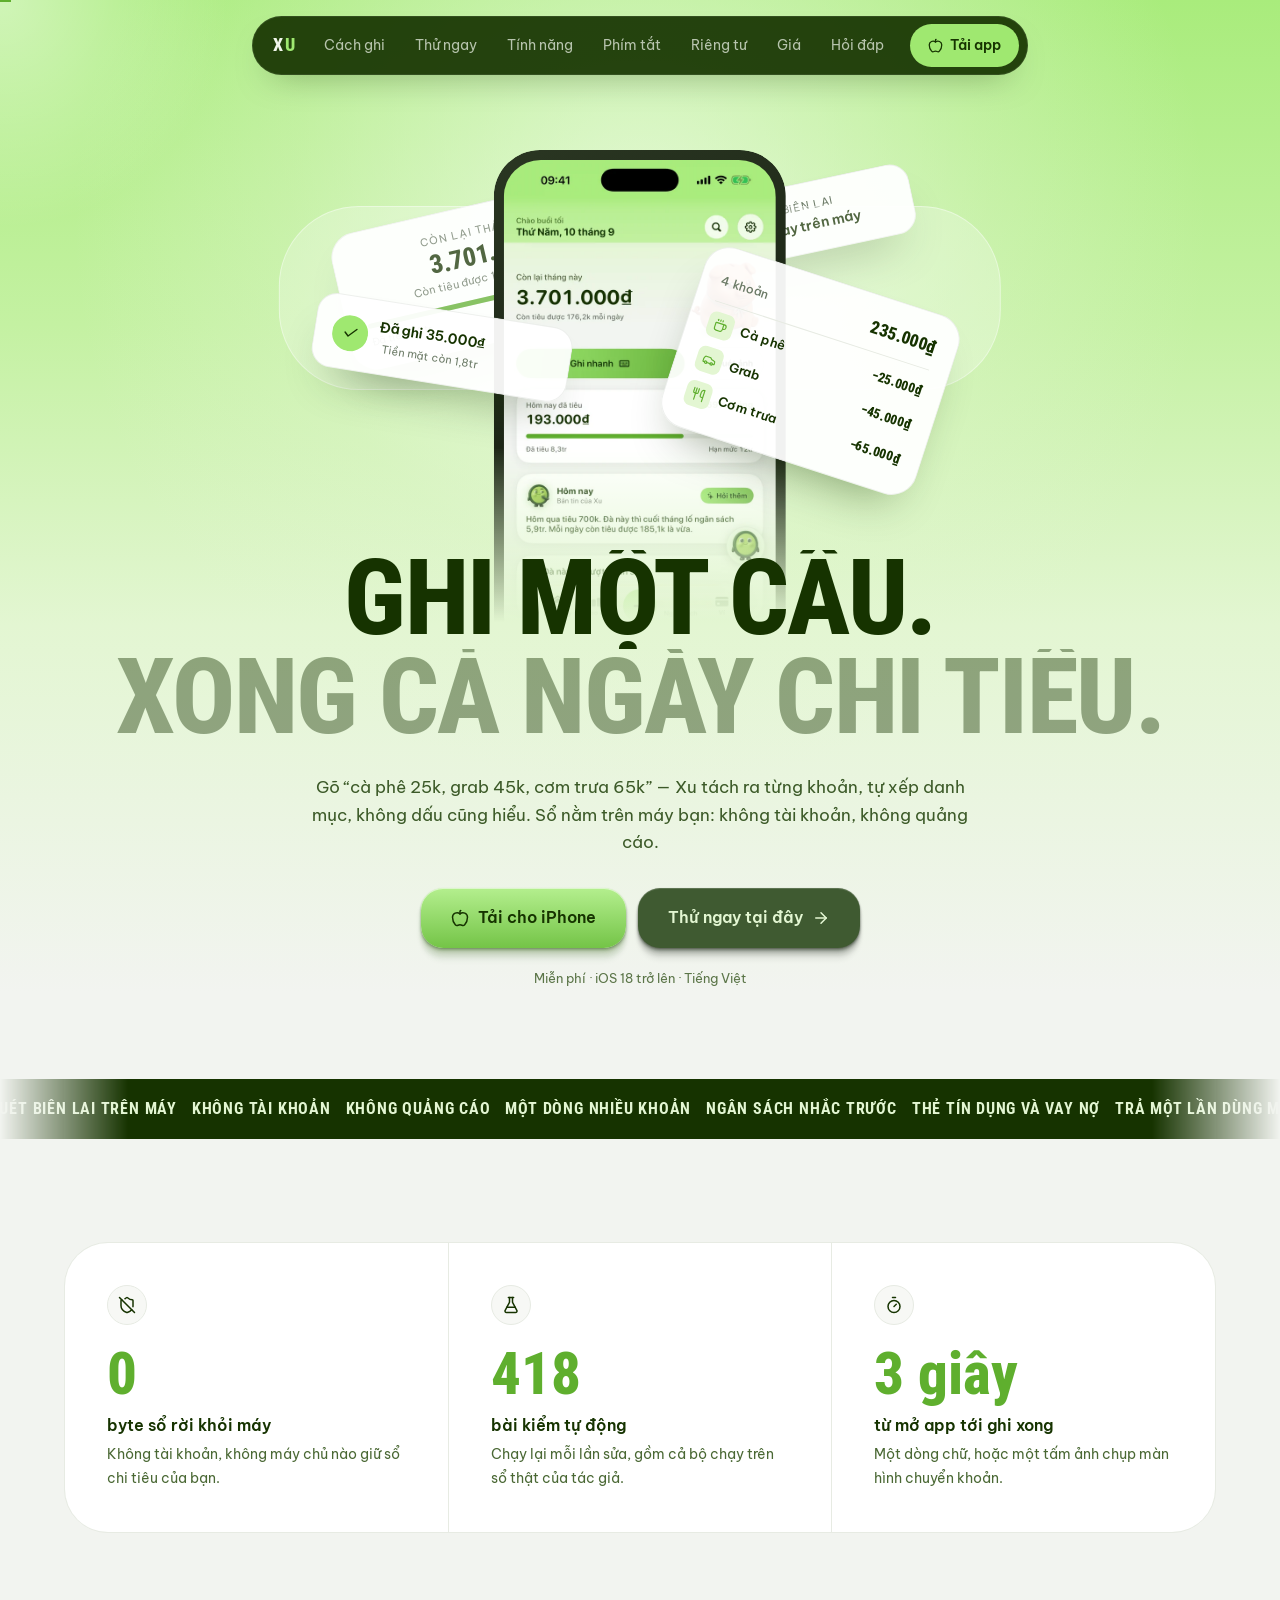
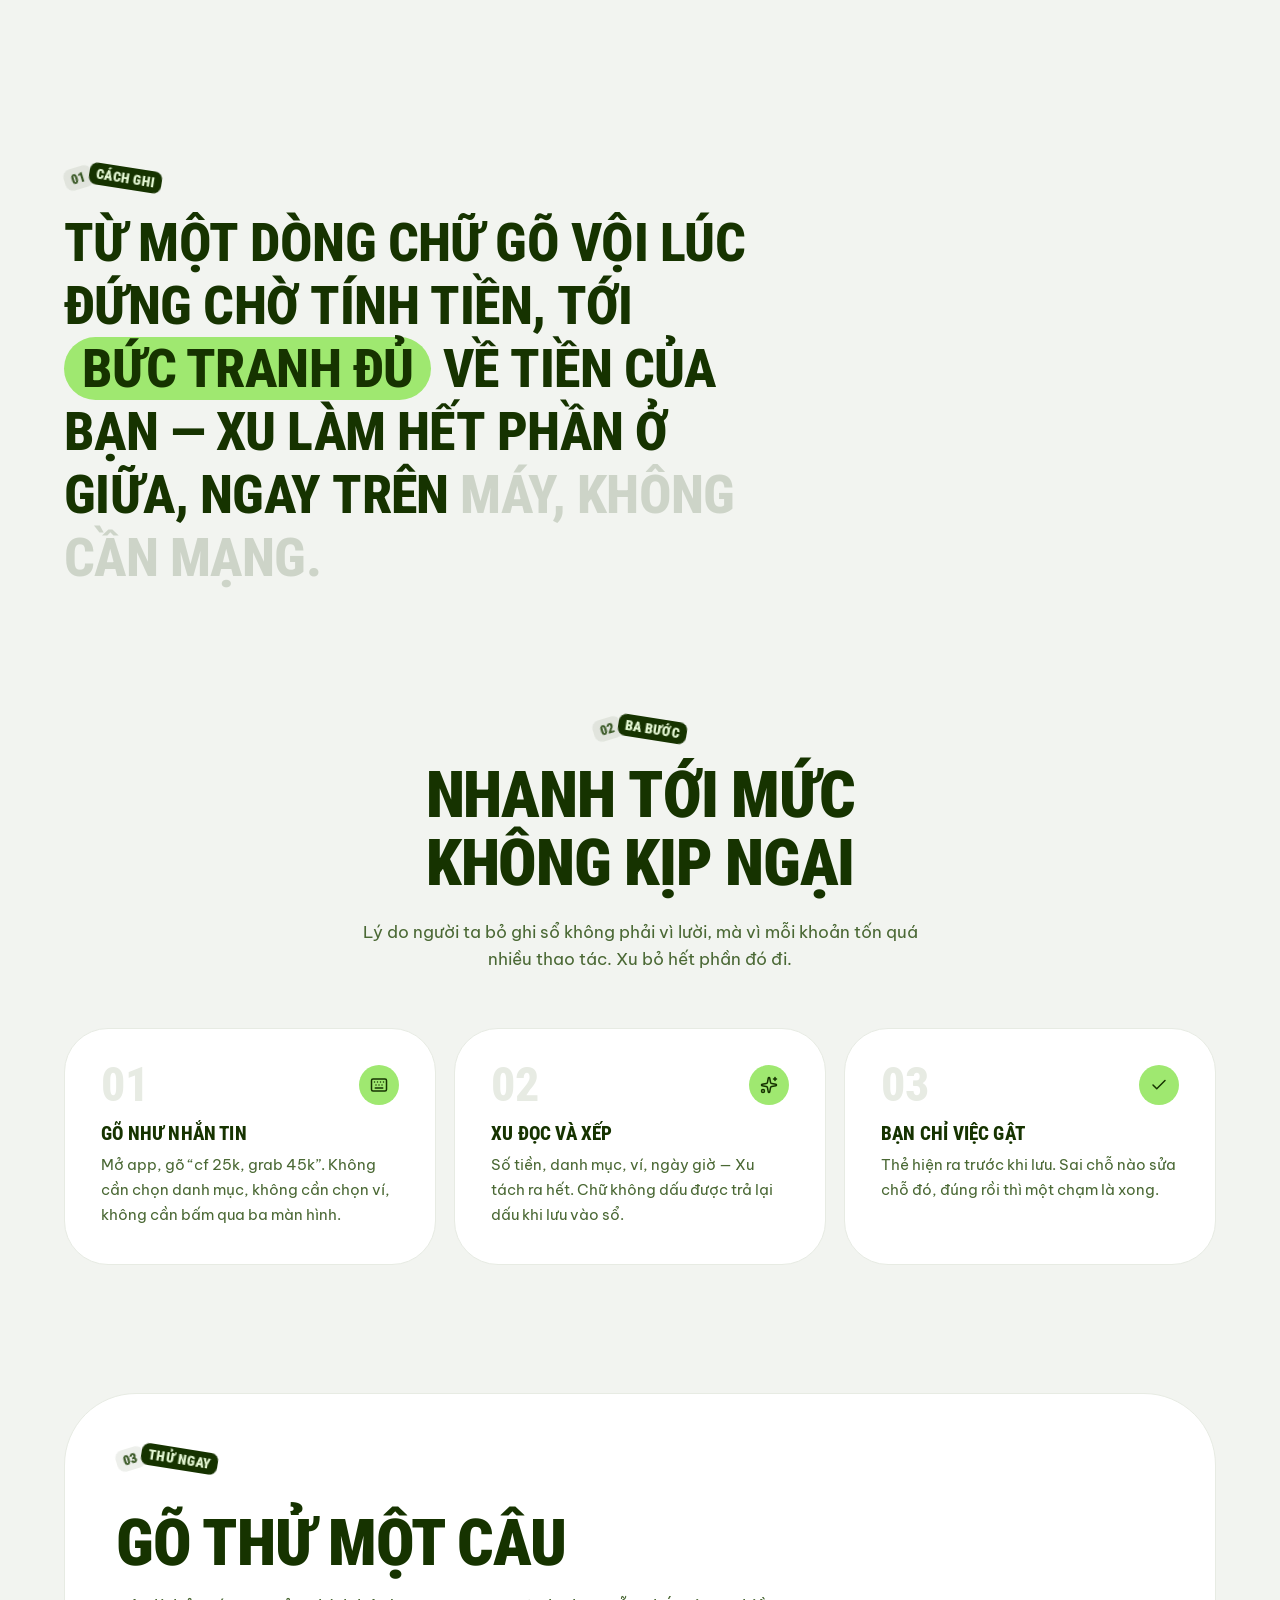
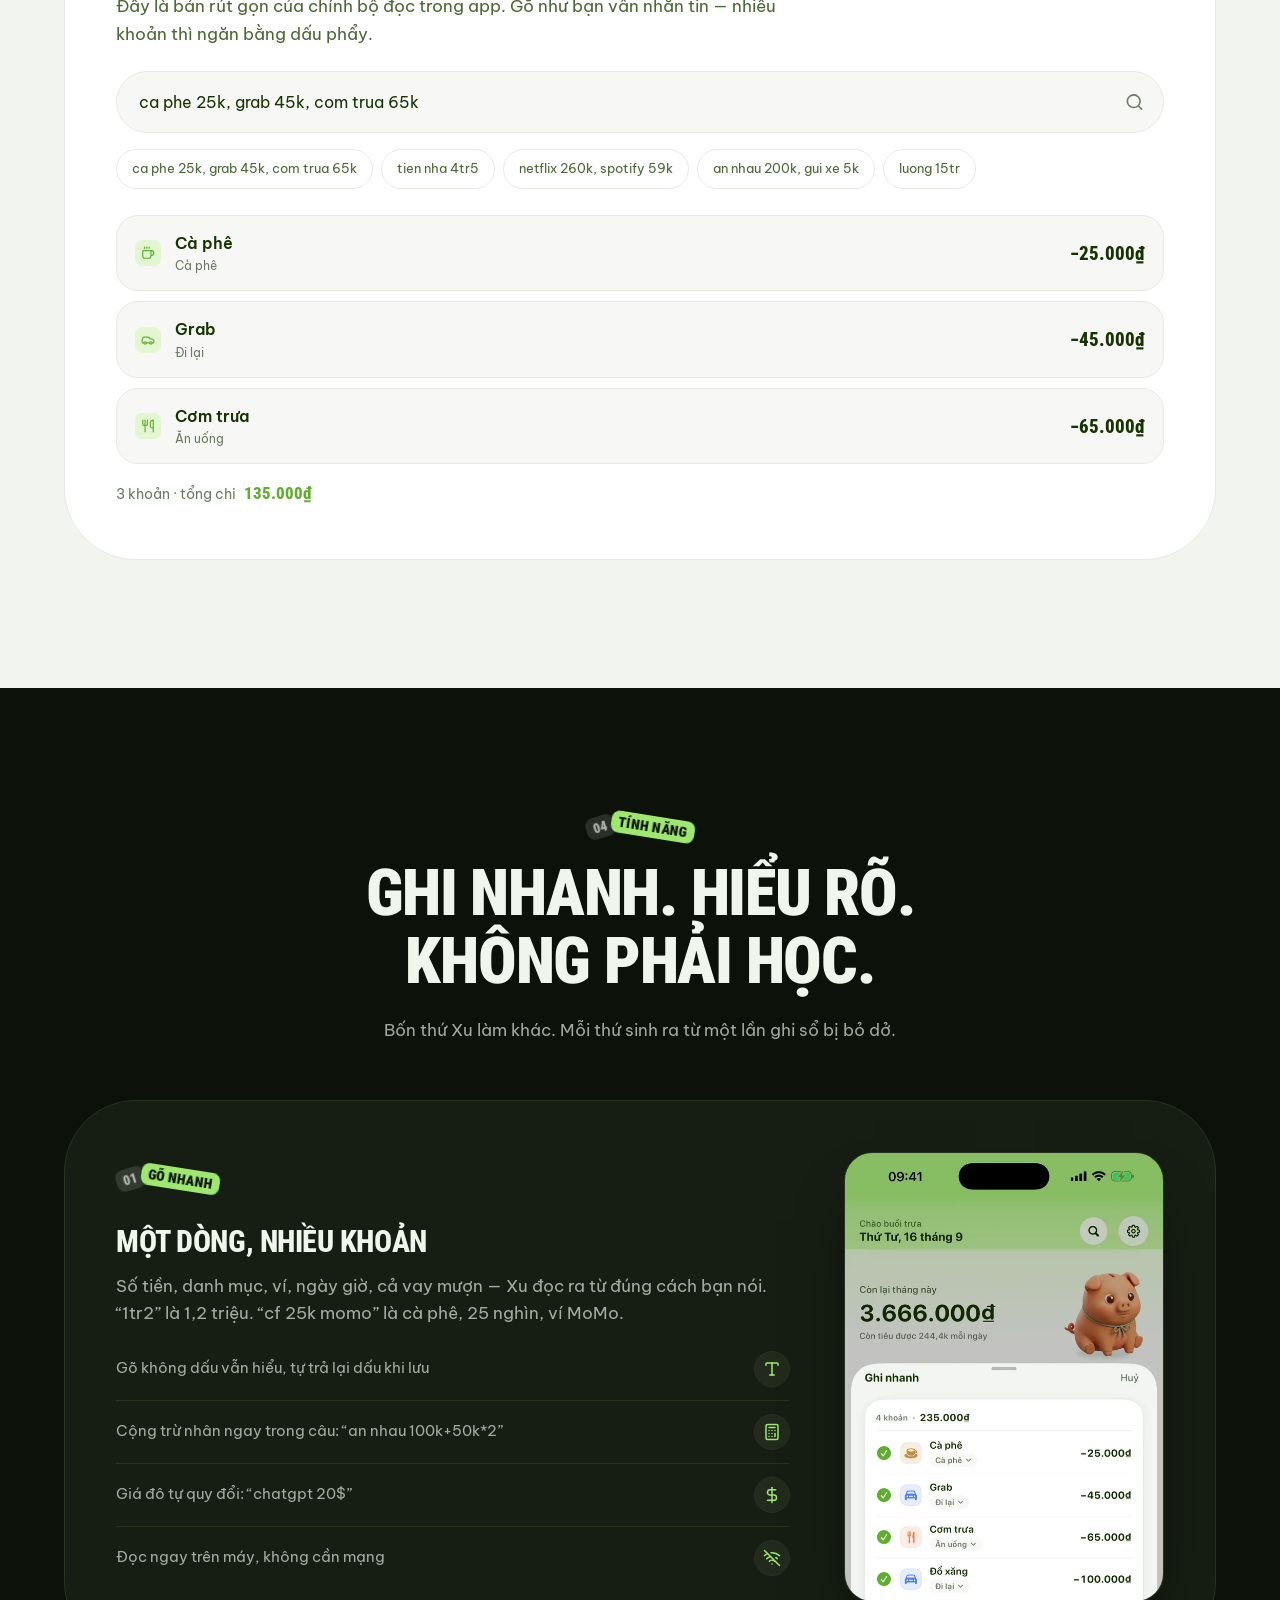
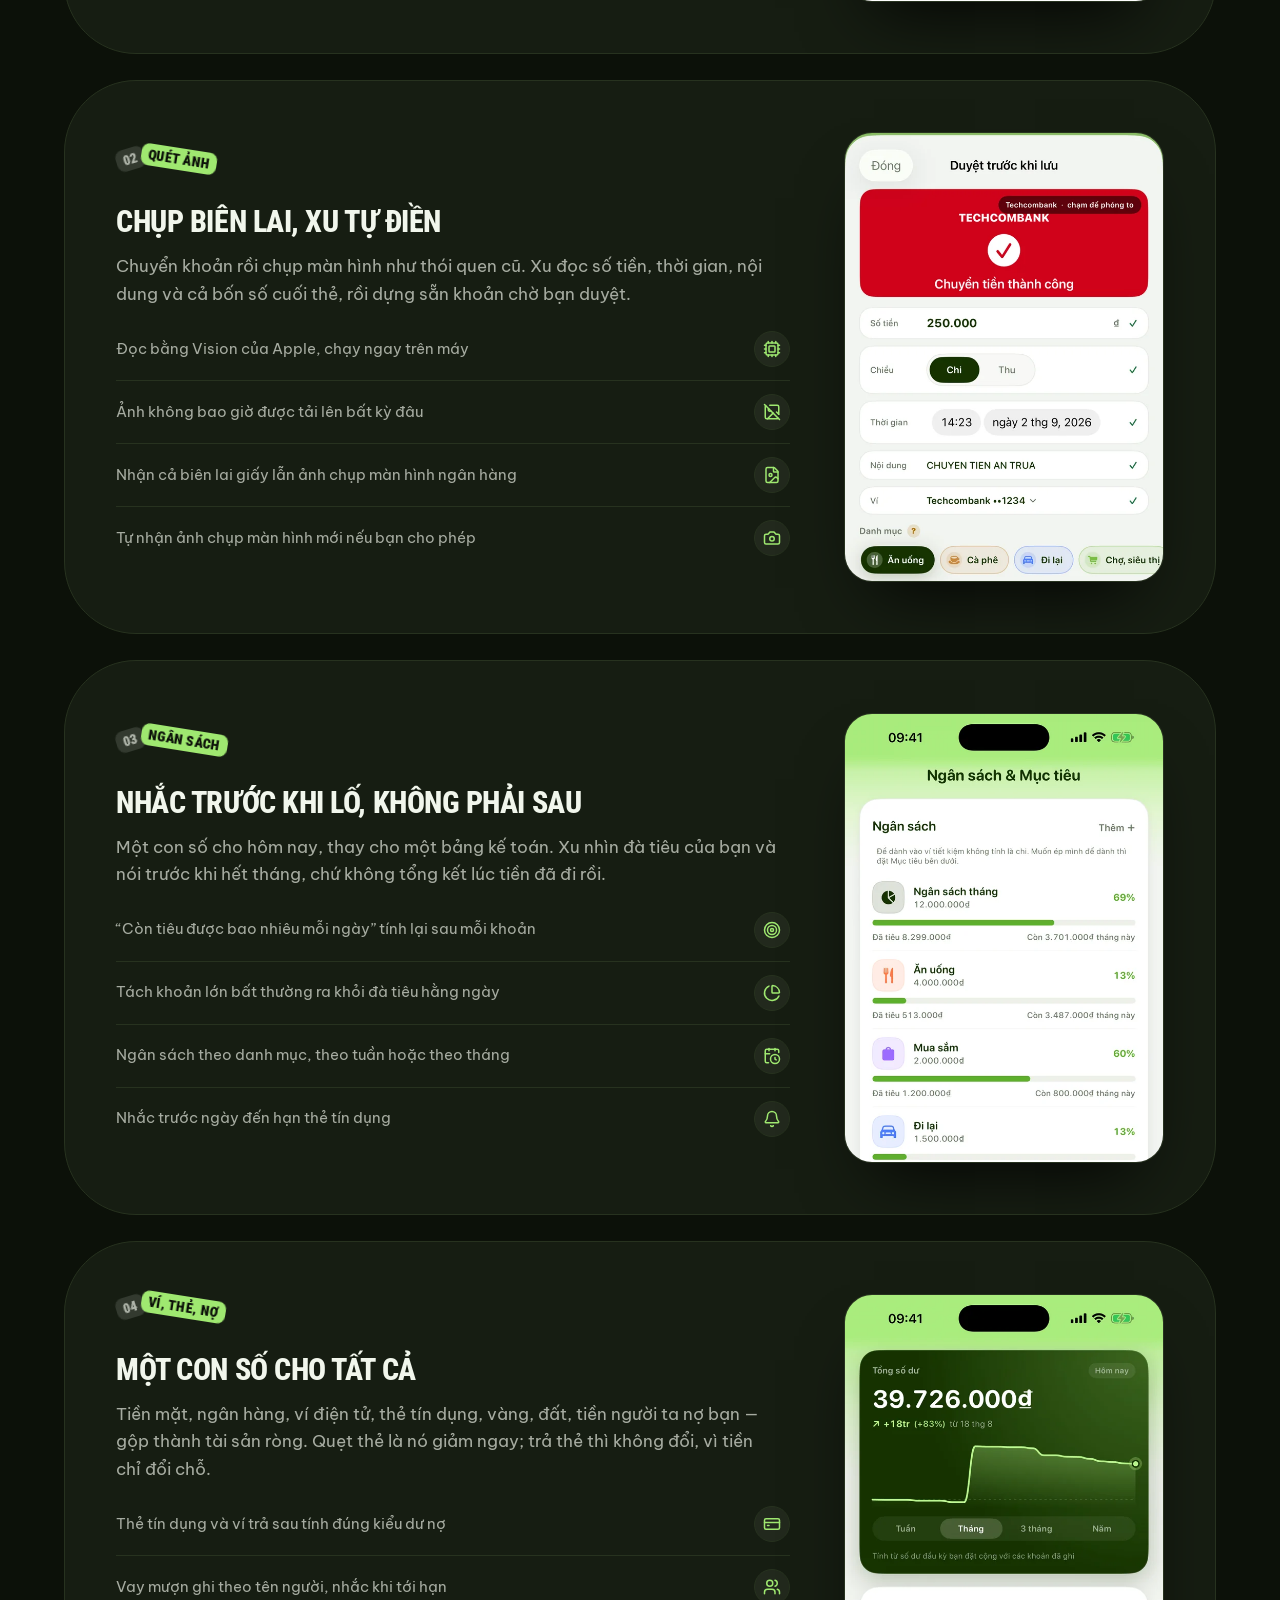
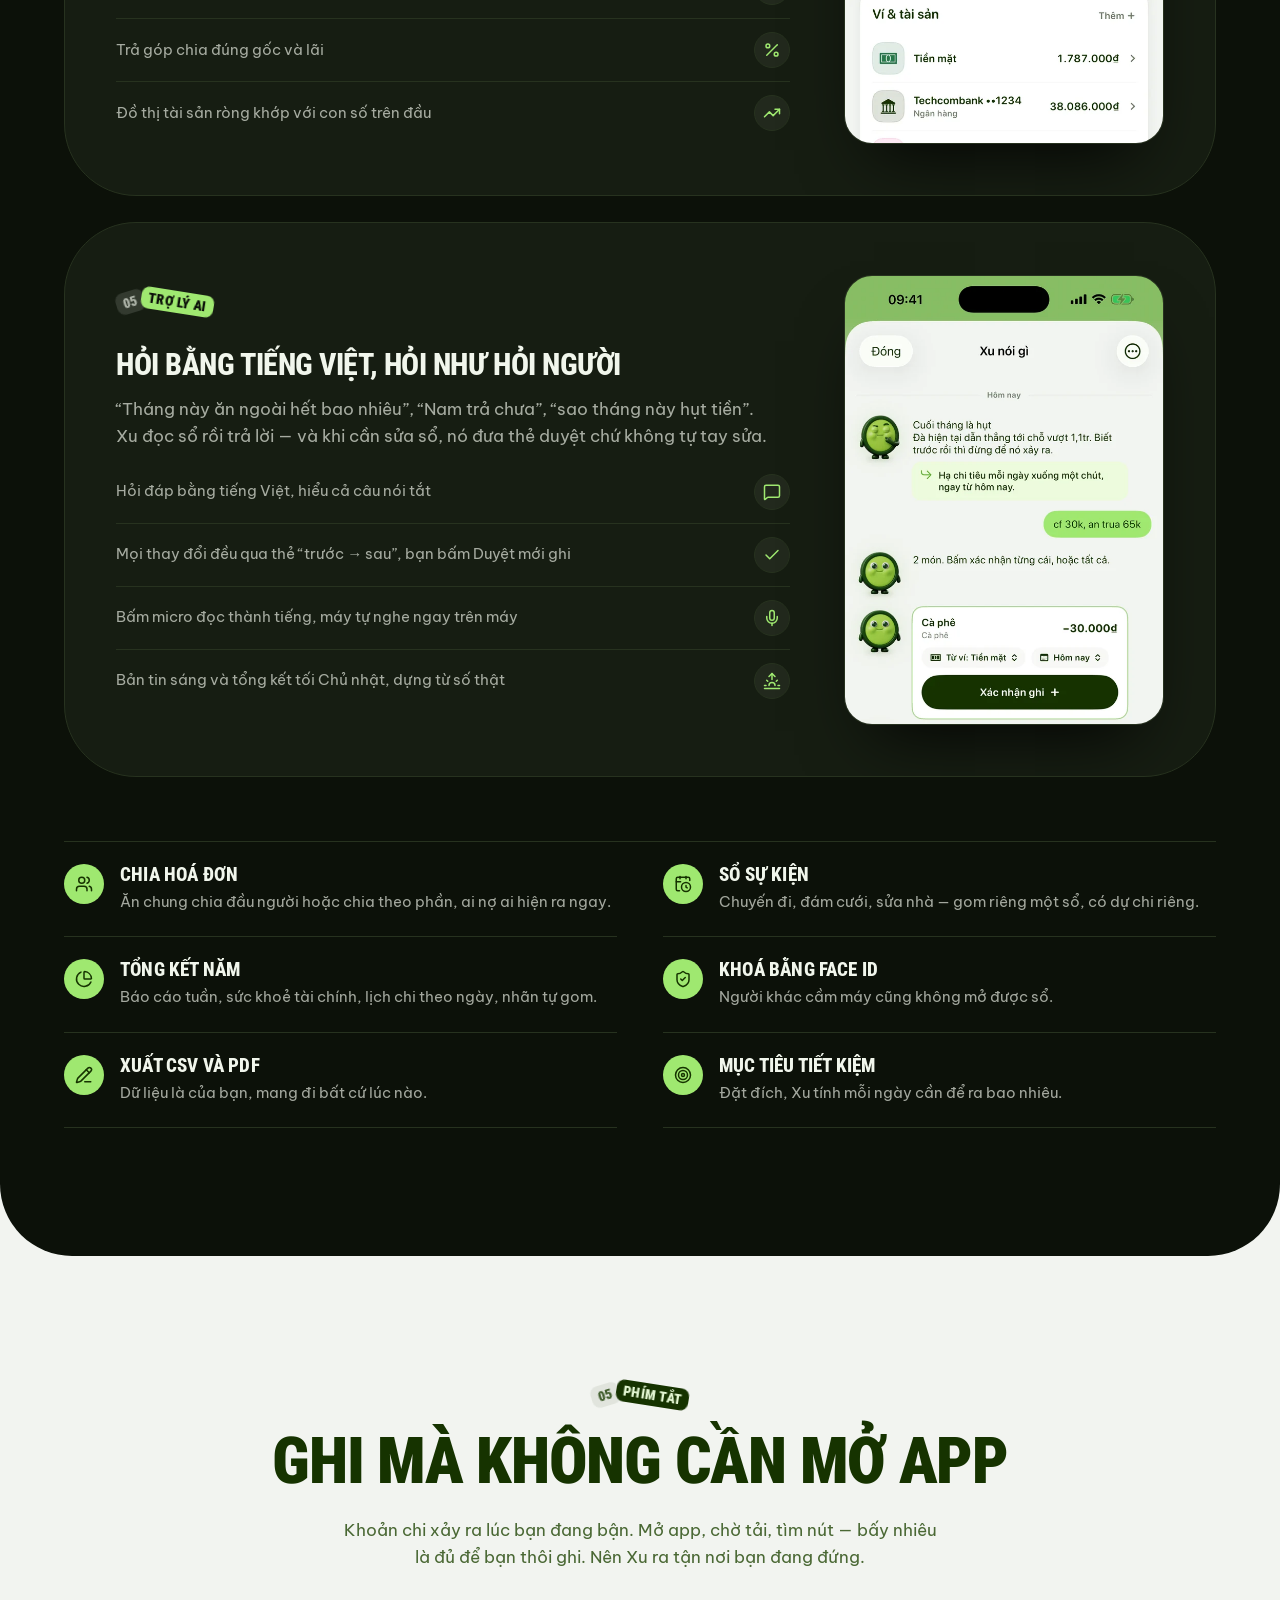
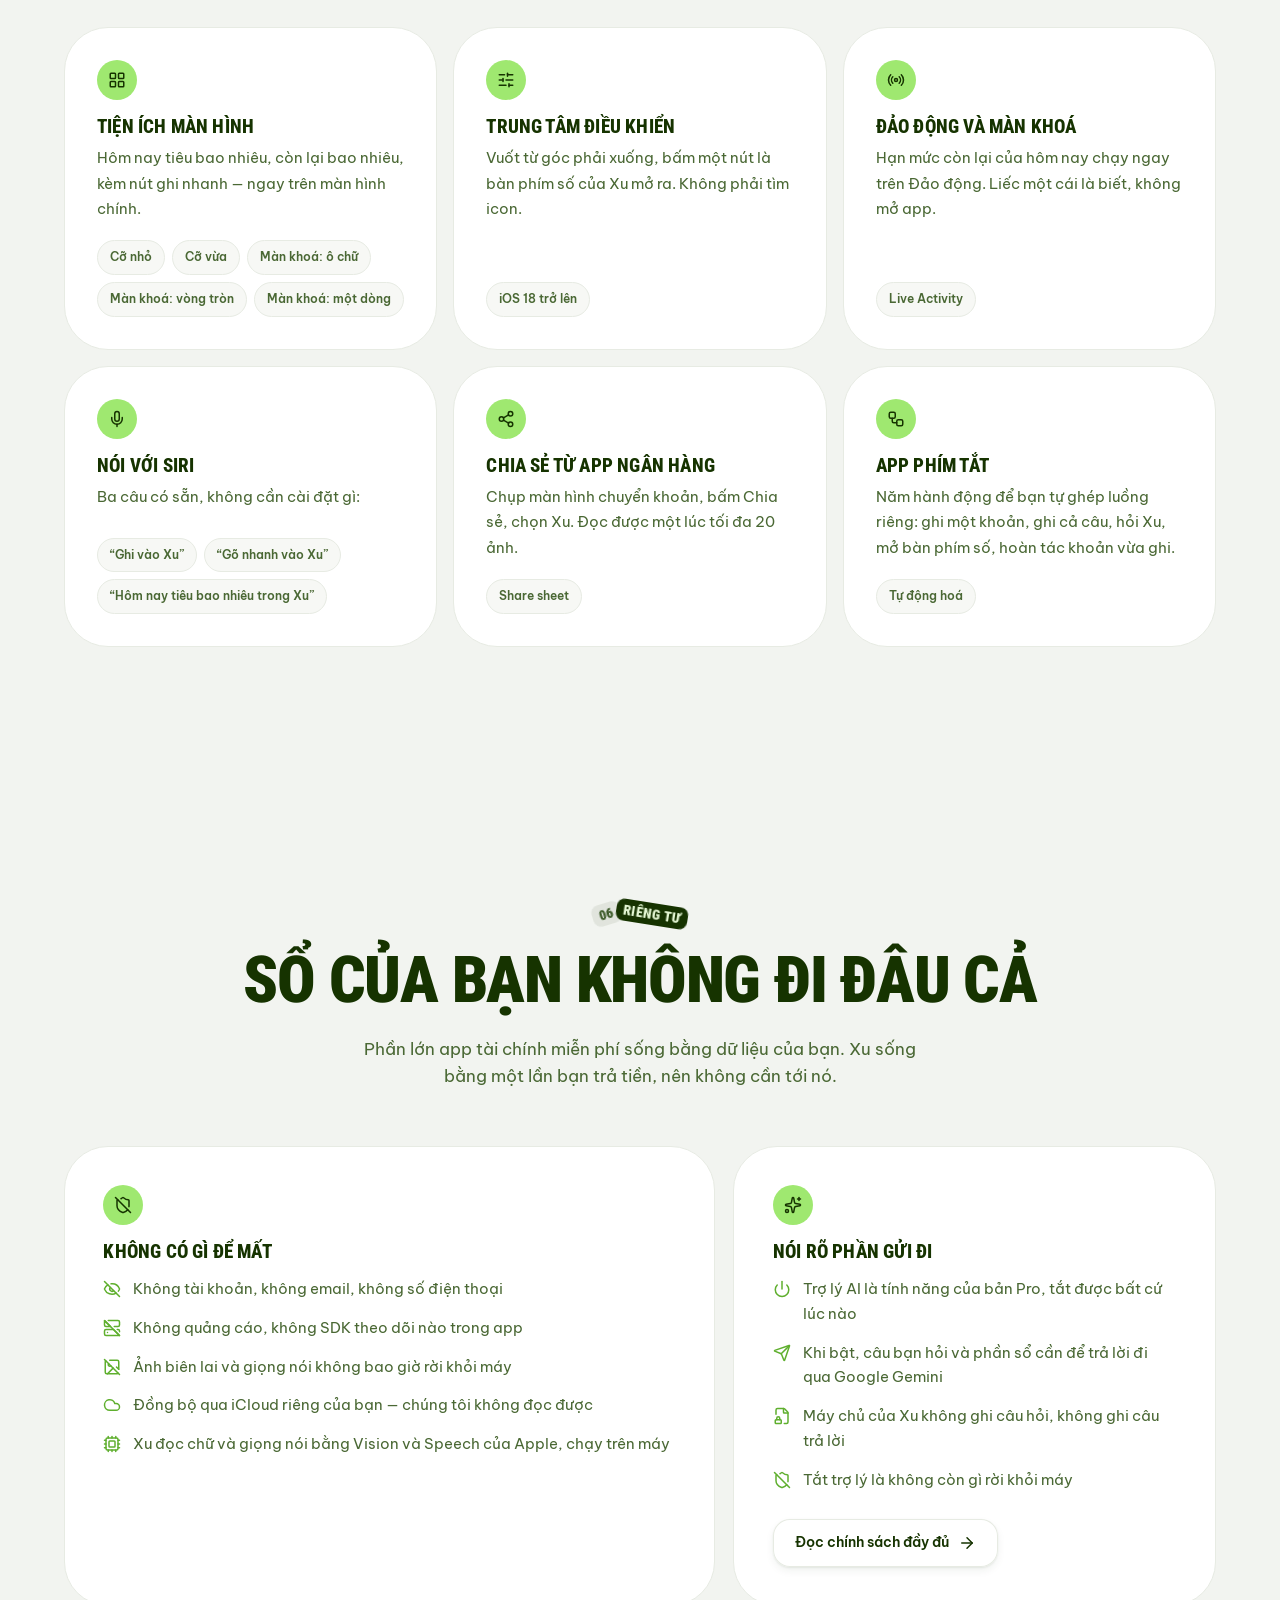
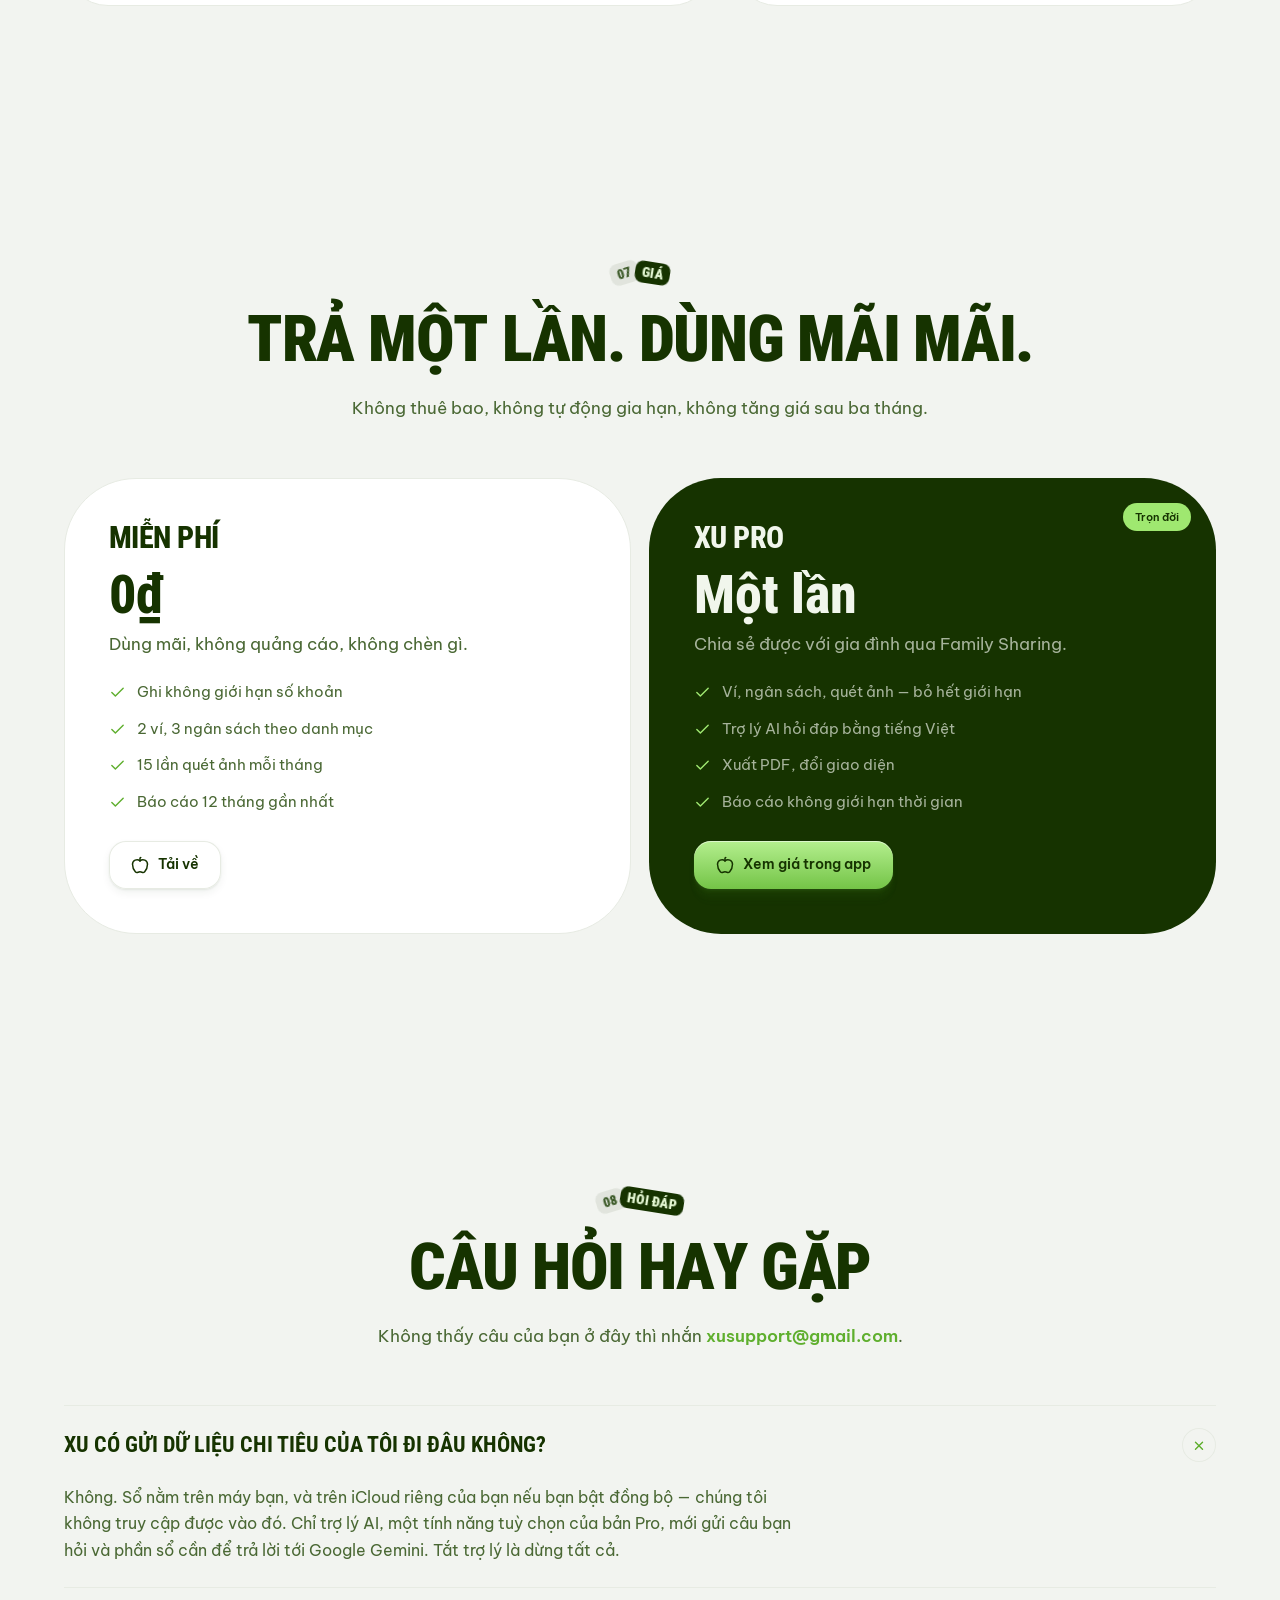
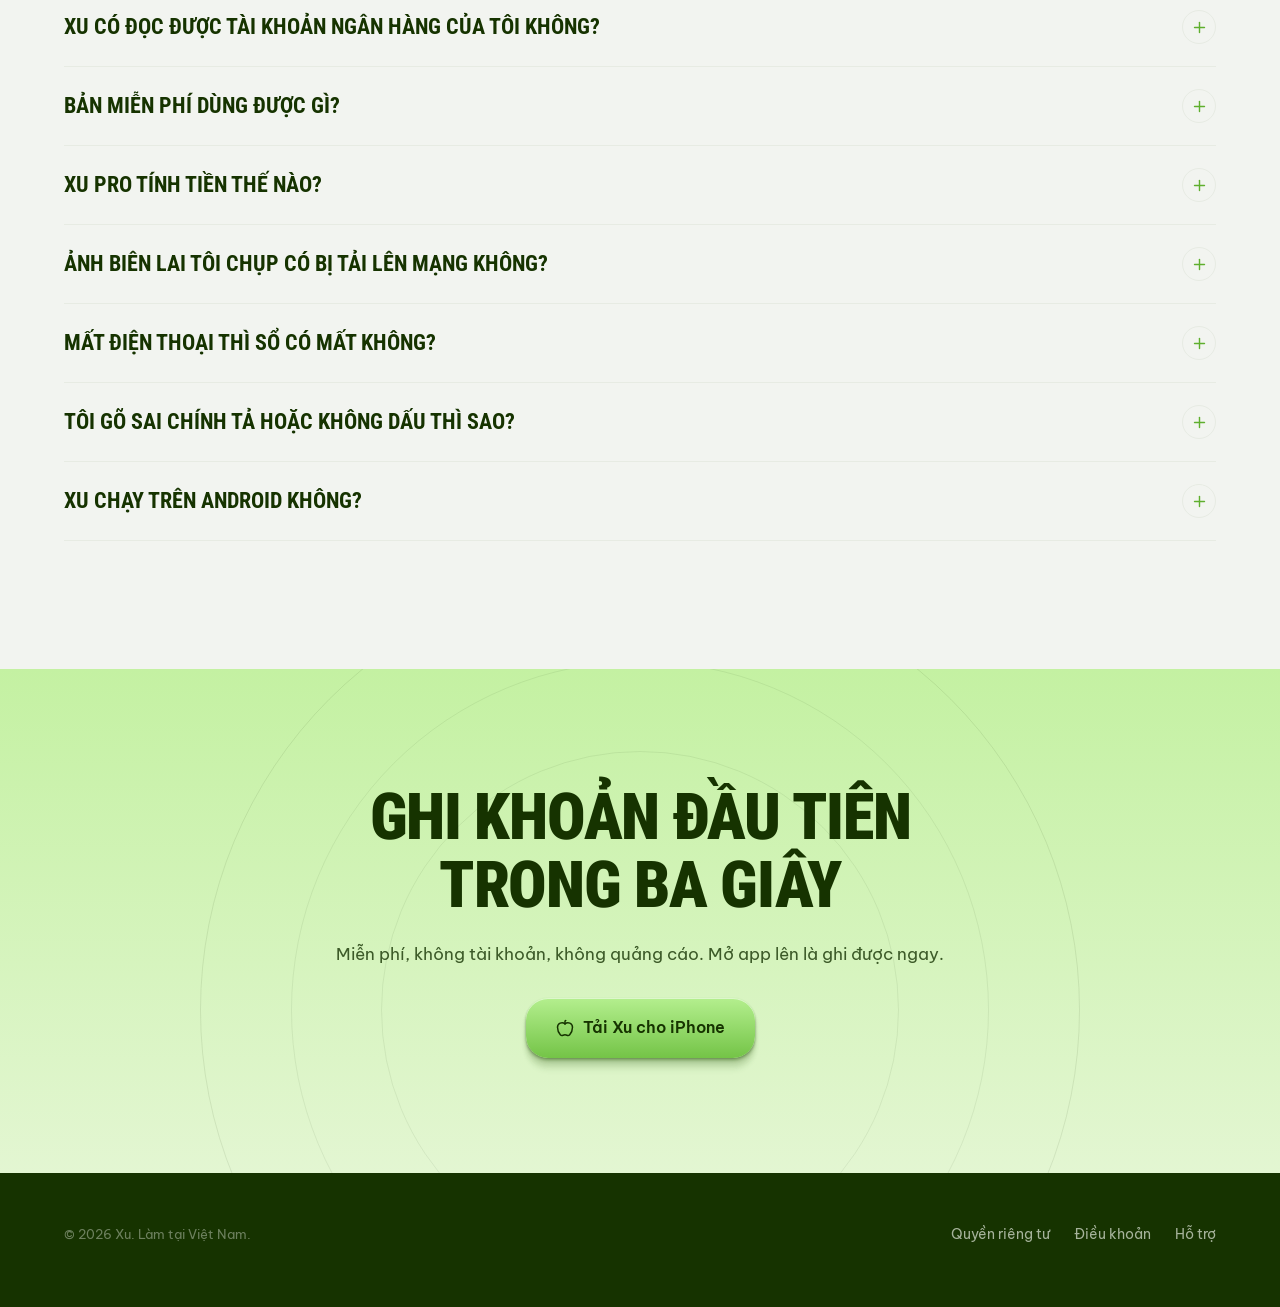
==== commit 31cb5636: "Thêm khối phím tắt, tiện ích và thẻ trợ lý AI" ====
--- a/index.html
+++ b/index.html
@@ -91,11 +91,11 @@
   ]
 }
 </script>
-  <script type="module" crossorigin src="./assets/index-BopukK7k.js"></script>
-  <link rel="modulepreload" crossorigin href="./assets/Bottom-7vUYVK4K.js">
-  <link rel="stylesheet" crossorigin href="./assets/style-DfJXuz2M.css">
+  <script type="module" crossorigin src="./assets/index-C-Ao61Ra.js"></script>
+  <link rel="modulepreload" crossorigin href="./assets/Bottom-BfIULQGo.js">
+  <link rel="stylesheet" crossorigin href="./assets/style-CARMYZ4z.css">
 </head>
 <body>
-<div id="root"><link rel="preload" as="image" href="./img/hom-nay.webp" fetchPriority="high"/><div class="grain" aria-hidden="true"></div><div class="progress" style="transform:scaleX(0)"></div><header class="nav"><div class="nav-pill"><a href="#" class="nav-brand" aria-label="Xu, về đầu trang">X<i>u</i></a><nav class="nav-links"><a href="#cach-ghi">Cách ghi</a><a href="#thu">Thử ngay</a><a href="#tinh-nang">Tính năng</a><a href="#rieng-tu">Riêng tư</a><a href="#gia">Giá</a><a href="#hoi-dap">Hỏi đáp</a></nav><a class="nav-cta" href="#tai"><svg xmlns="http://www.w3.org/2000/svg" width="24" height="24" viewBox="0 0 24 24" fill="none" stroke="currentColor" stroke-width="2" stroke-linecap="round" stroke-linejoin="round" class="lucide lucide-apple" aria-hidden="true"><path d="M12 6.528V3a1 1 0 0 1 1-1h0"></path><path d="M18.237 21A15 15 0 0 0 22 11a6 6 0 0 0-10-4.472A6 6 0 0 0 2 11a15.1 15.1 0 0 0 3.763 10 3 3 0 0 0 3.648.648 5.5 5.5 0 0 1 5.178 0A3 3 0 0 0 18.237 21"></path></svg> Tải app</a></div></header><main><section class="hero"><div class="hero-orb"></div><div class="hero-art"><div class="stage-inner"><div class="hcard hcard-lg" style="left:-20%;top:14%;width:72%;z-index:1;opacity:0;transform:translateY(46px) scale(0.93) rotate(-23.400000000000002deg)"><div><div class="hcard-k">Còn lại tháng này</div><div class="hcard-v">3.701.000₫</div><div class="hcard-sub">Còn tiêu được 176,2k mỗi ngày</div><div class="hbar"><i style="width:69%"></i></div><div class="hcard-foot"><span>Đã tiêu 8,3tr</span><span>Hạn mức 12tr</span></div></div></div><div class="hcard " style="left:56%;top:9%;width:58%;z-index:1;opacity:0;transform:translateY(46px) scale(0.93) rotate(-21.6deg)"><div><div class="hcard-row"><span class="chip-ic on"><svg xmlns="http://www.w3.org/2000/svg" width="24" height="24" viewBox="0 0 24 24" fill="none" stroke="currentColor" stroke-width="2" stroke-linecap="round" stroke-linejoin="round" class="lucide lucide-scan-line" aria-hidden="true"><path d="M3 7V5a2 2 0 0 1 2-2h2"></path><path d="M17 3h2a2 2 0 0 1 2 2v2"></path><path d="M21 17v2a2 2 0 0 1-2 2h-2"></path><path d="M7 21H5a2 2 0 0 1-2-2v-2"></path><path d="M7 12h10"></path></svg></span><div><div class="hcard-k">Ảnh biên lai</div><div class="hcard-t">Đọc ngay trên máy</div></div></div></div></div><div class="stage-glass" aria-hidden="true"></div><div class="phone" style="opacity:0;transform:translateY(56px) scale(0.96)"><div class="phone-screen"><img src="./img/hom-nay.webp" width="620" height="1122" fetchPriority="high" alt="Màn hình Hôm nay của Xu: số tiền còn lại trong tháng và số tiền tiêu được mỗi ngày"/></div></div><div class="hcard hcard-lg" style="left:58%;top:34%;width:62%;z-index:4;opacity:0;transform:translateY(46px) scale(0.93) rotate(32.4deg)"><div><div class="hcard-top"><b>4 khoản</b><span>235.000₫</span></div><div class="hrow"><span class="hrow-ic"><svg xmlns="http://www.w3.org/2000/svg" width="24" height="24" viewBox="0 0 24 24" fill="none" stroke="currentColor" stroke-width="2" stroke-linecap="round" stroke-linejoin="round" class="lucide lucide-coffee" aria-hidden="true"><path d="M10 2v2"></path><path d="M14 2v2"></path><path d="M16 8a1 1 0 0 1 1 1v8a4 4 0 0 1-4 4H7a4 4 0 0 1-4-4V9a1 1 0 0 1 1-1h14a4 4 0 1 1 0 8h-1"></path><path d="M6 2v2"></path></svg></span><span class="hrow-nm">Cà phê</span><span class="hrow-amt">−25.000₫</span></div><div class="hrow"><span class="hrow-ic"><svg xmlns="http://www.w3.org/2000/svg" width="24" height="24" viewBox="0 0 24 24" fill="none" stroke="currentColor" stroke-width="2" stroke-linecap="round" stroke-linejoin="round" class="lucide lucide-car" aria-hidden="true"><path d="M19 17h2c.6 0 1-.4 1-1v-3c0-.9-.7-1.7-1.5-1.9C18.7 10.6 16 10 16 10s-1.3-1.4-2.2-2.3c-.5-.4-1.1-.7-1.8-.7H5c-.6 0-1.1.4-1.4.9l-1.4 2.9A3.7 3.7 0 0 0 2 12v4c0 .6.4 1 1 1h2"></path><circle cx="7" cy="17" r="2"></circle><path d="M9 17h6"></path><circle cx="17" cy="17" r="2"></circle></svg></span><span class="hrow-nm">Grab</span><span class="hrow-amt">−45.000₫</span></div><div class="hrow"><span class="hrow-ic"><svg xmlns="http://www.w3.org/2000/svg" width="24" height="24" viewBox="0 0 24 24" fill="none" stroke="currentColor" stroke-width="2" stroke-linecap="round" stroke-linejoin="round" class="lucide lucide-utensils lucide-fork-knife" aria-hidden="true"><path d="M3 2v7c0 1.1.9 2 2 2h4a2 2 0 0 0 2-2V2"></path><path d="M7 2v20"></path><path d="M21 15V2a5 5 0 0 0-5 5v6c0 1.1.9 2 2 2h3Zm0 0v7"></path></svg></span><span class="hrow-nm">Cơm trưa</span><span class="hrow-amt">−65.000₫</span></div></div></div><div class="hcard " style="left:-26%;top:40%;width:60%;z-index:4;opacity:0;transform:translateY(46px) scale(0.93) rotate(16.2deg)"><div><div class="hcard-row"><span class="chip-ic on"><svg xmlns="http://www.w3.org/2000/svg" width="24" height="24" viewBox="0 0 24 24" fill="none" stroke="currentColor" stroke-width="2" stroke-linecap="round" stroke-linejoin="round" class="lucide lucide-check" aria-hidden="true"><path d="M20 6 9 17l-5-5"></path></svg></span><div><div class="hcard-t">Đã ghi 35.000₫</div><div class="hcard-sub">Tiền mặt còn 1,8tr</div></div></div></div></div></div></div><div class="wrap hero-copy"><h1><span class="hline"><span class="l1" style="transform:translateY(105%)">Ghi một câu.</span></span><span class="hline"><span class="l2" style="transform:translateY(105%)">Xong cả ngày chi tiêu.</span></span></h1><p class="lede" style="opacity:0;transform:translateY(18px)">Gõ “cà phê 25k, grab 45k, cơm trưa 65k” — Xu tách ra từng khoản, tự xếp danh mục, không dấu cũng hiểu. Sổ nằm trên máy bạn: không tài khoản, không quảng cáo.</p><div class="hero-actions" style="opacity:0;transform:translateY(18px)"><div style="display:inline-flex;transform:none"><a class="btn btn-lime btn-lg" href="#tai"><svg xmlns="http://www.w3.org/2000/svg" width="24" height="24" viewBox="0 0 24 24" fill="none" stroke="currentColor" stroke-width="2" stroke-linecap="round" stroke-linejoin="round" class="lucide lucide-apple" aria-hidden="true"><path d="M12 6.528V3a1 1 0 0 1 1-1h0"></path><path d="M18.237 21A15 15 0 0 0 22 11a6 6 0 0 0-10-4.472A6 6 0 0 0 2 11a15.1 15.1 0 0 0 3.763 10 3 3 0 0 0 3.648.648 5.5 5.5 0 0 1 5.178 0A3 3 0 0 0 18.237 21"></path></svg> Tải cho iPhone</a></div><div style="display:inline-flex;transform:none"><a class="btn btn-dark btn-lg" href="#thu">Thử ngay tại đây <svg xmlns="http://www.w3.org/2000/svg" width="24" height="24" viewBox="0 0 24 24" fill="none" stroke="currentColor" stroke-width="2" stroke-linecap="round" stroke-linejoin="round" class="lucide lucide-arrow-right" aria-hidden="true"><path d="M5 12h14"></path><path d="m12 5 7 7-7 7"></path></svg></a></div></div><p class="hero-note" style="opacity:0">Miễn phí · iOS 18 trở lên · Tiếng Việt</p></div></section><div class="marquee"><div class="marquee-track"><div class="marquee-item" aria-hidden="true"><span>gõ không dấu vẫn hiểu</span><span>quét biên lai trên máy</span><span>không tài khoản</span><span>không quảng cáo</span><span>một dòng nhiều khoản</span><span>ngân sách nhắc trước</span><span>thẻ tín dụng và vay nợ</span><span>trả một lần dùng mãi</span></div><div class="marquee-item" aria-hidden="true"><span>gõ không dấu vẫn hiểu</span><span>quét biên lai trên máy</span><span>không tài khoản</span><span>không quảng cáo</span><span>một dòng nhiều khoản</span><span>ngân sách nhắc trước</span><span>thẻ tín dụng và vay nợ</span><span>trả một lần dùng mãi</span></div></div></div><section class="sec" style="padding-block:clamp(60px, 8vw, 110px)"><div class="wrap"><div class="stats" style="opacity:0;transform:translateY(26px)"><div class="stat"><div class="chip-ic"><svg xmlns="http://www.w3.org/2000/svg" width="24" height="24" viewBox="0 0 24 24" fill="none" stroke="currentColor" stroke-width="2" stroke-linecap="round" stroke-linejoin="round" class="lucide lucide-shield-off" aria-hidden="true"><path d="m2 2 20 20"></path><path d="M5 5a1 1 0 0 0-1 1v7c0 5 3.5 7.5 7.67 8.94a1 1 0 0 0 .67.01c2.35-.82 4.48-1.97 5.9-3.71"></path><path d="M9.309 3.652A12.252 12.252 0 0 0 11.24 2.28a1.17 1.17 0 0 1 1.52 0C14.51 3.81 17 5 19 5a1 1 0 0 1 1 1v7a9.784 9.784 0 0 1-.08 1.264"></path></svg></div><div class="n">0</div><div class="t">byte sổ rời khỏi máy</div><div class="d">Không tài khoản, không máy chủ nào giữ sổ chi tiêu của bạn.</div></div><div class="stat"><div class="chip-ic"><svg xmlns="http://www.w3.org/2000/svg" width="24" height="24" viewBox="0 0 24 24" fill="none" stroke="currentColor" stroke-width="2" stroke-linecap="round" stroke-linejoin="round" class="lucide lucide-flask-conical" aria-hidden="true"><path d="M14 2v6a2 2 0 0 0 .245.96l5.51 10.08A2 2 0 0 1 18 22H6a2 2 0 0 1-1.755-2.96l5.51-10.08A2 2 0 0 0 10 8V2"></path><path d="M6.453 15h11.094"></path><path d="M8.5 2h7"></path></svg></div><div class="n"><span>418</span></div><div class="t">bài kiểm tự động</div><div class="d">Chạy lại mỗi lần sửa, gồm cả bộ chạy trên sổ thật của tác giả.</div></div><div class="stat"><div class="chip-ic"><svg xmlns="http://www.w3.org/2000/svg" width="24" height="24" viewBox="0 0 24 24" fill="none" stroke="currentColor" stroke-width="2" stroke-linecap="round" stroke-linejoin="round" class="lucide lucide-timer" aria-hidden="true"><line x1="10" x2="14" y1="2" y2="2"></line><line x1="12" x2="15" y1="14" y2="11"></line><circle cx="12" cy="14" r="8"></circle></svg></div><div class="n">3 giây</div><div class="t">từ mở app tới ghi xong</div><div class="d">Một dòng chữ, hoặc một tấm ảnh chụp màn hình chuyển khoản.</div></div></div></div></section><section class="sec" id="cach-ghi"><div class="wrap"><div class="shead-tags" style="opacity:0;transform:translateY(26px)"><span class="stag stag-num">01</span><span class="stag stag-name">Cách ghi</span></div><p class="story"><span class="w" style="opacity:0.16">Từ</span> <span class="w" style="opacity:0.16">một</span> <span class="w" style="opacity:0.16">dòng</span> <span class="w" style="opacity:0.16">chữ</span> <span class="w" style="opacity:0.16">gõ</span> <span class="w" style="opacity:0.16">vội</span> <span class="w" style="opacity:0.16">lúc</span> <span class="w" style="opacity:0.16">đứng</span> <span class="w" style="opacity:0.16">chờ</span> <span class="w" style="opacity:0.16">tính</span> <span class="w" style="opacity:0.16">tiền,</span> <span class="w" style="opacity:0.16">tới</span> <span class="w" style="opacity:0.16"><span class="pill">bức tranh đủ</span></span> <span class="w" style="opacity:0.16">về</span> <span class="w" style="opacity:0.16">tiền</span> <span class="w" style="opacity:0.16">của</span> <span class="w" style="opacity:0.16">bạn</span> <span class="w" style="opacity:0.16">—</span> <span class="w" style="opacity:0.16">Xu</span> <span class="w" style="opacity:0.16">làm</span> <span class="w" style="opacity:0.16">hết</span> <span class="w" style="opacity:0.16">phần</span> <span class="w" style="opacity:0.16">ở</span> <span class="w" style="opacity:0.16">giữa,</span> <span class="w" style="opacity:0.16">ngay</span> <span class="w" style="opacity:0.16">trên</span> <span class="w" style="opacity:0.16">máy,</span> <span class="w" style="opacity:0.16">không</span> <span class="w" style="opacity:0.16">cần</span> <span class="w" style="opacity:0.16">mạng.</span> </p></div></section><section class="sec" style="padding-top:0"><div class="wrap"><header class="shead"><div class="shead-tags"><span class="stag stag-num">02</span><span class="stag stag-name">Ba bước</span></div><h2><span class="wword"><span class="wch" style="opacity:0;filter:blur(9px);transform:translateY(0.22em)">N</span><span class="wch" style="opacity:0;filter:blur(9px);transform:translateY(0.22em)">h</span><span class="wch" style="opacity:0;filter:blur(9px);transform:translateY(0.22em)">a</span><span class="wch" style="opacity:0;filter:blur(9px);transform:translateY(0.22em)">n</span><span class="wch" style="opacity:0;filter:blur(9px);transform:translateY(0.22em)">h</span></span> <span class="wword"><span class="wch" style="opacity:0;filter:blur(9px);transform:translateY(0.22em)">t</span><span class="wch" style="opacity:0;filter:blur(9px);transform:translateY(0.22em)">ớ</span><span class="wch" style="opacity:0;filter:blur(9px);transform:translateY(0.22em)">i</span></span> <span class="wword"><span class="wch" style="opacity:0;filter:blur(9px);transform:translateY(0.22em)">m</span><span class="wch" style="opacity:0;filter:blur(9px);transform:translateY(0.22em)">ứ</span><span class="wch" style="opacity:0;filter:blur(9px);transform:translateY(0.22em)">c</span></span> <span class="wword"><span class="wch" style="opacity:0;filter:blur(9px);transform:translateY(0.22em)">k</span><span class="wch" style="opacity:0;filter:blur(9px);transform:translateY(0.22em)">h</span><span class="wch" style="opacity:0;filter:blur(9px);transform:translateY(0.22em)">ô</span><span class="wch" style="opacity:0;filter:blur(9px);transform:translateY(0.22em)">n</span><span class="wch" style="opacity:0;filter:blur(9px);transform:translateY(0.22em)">g</span></span> <span class="wword"><span class="wch" style="opacity:0;filter:blur(9px);transform:translateY(0.22em)">k</span><span class="wch" style="opacity:0;filter:blur(9px);transform:translateY(0.22em)">ị</span><span class="wch" style="opacity:0;filter:blur(9px);transform:translateY(0.22em)">p</span></span> <span class="wword"><span class="wch" style="opacity:0;filter:blur(9px);transform:translateY(0.22em)">n</span><span class="wch" style="opacity:0;filter:blur(9px);transform:translateY(0.22em)">g</span><span class="wch" style="opacity:0;filter:blur(9px);transform:translateY(0.22em)">ạ</span><span class="wch" style="opacity:0;filter:blur(9px);transform:translateY(0.22em)">i</span></span></h2><p class="lede shead-lede" style="opacity:0;transform:translateY(14px)">Lý do người ta bỏ ghi sổ không phải vì lười, mà vì mỗi khoản tốn quá nhiều thao tác. Xu bỏ hết phần đó đi.</p></header><div class="steps"><div class="step" style="opacity:0;transform:translateY(26px)"><div class="step-top"><div class="num">01</div><div class="chip-ic on"><svg xmlns="http://www.w3.org/2000/svg" width="24" height="24" viewBox="0 0 24 24" fill="none" stroke="currentColor" stroke-width="2" stroke-linecap="round" stroke-linejoin="round" class="lucide lucide-keyboard" aria-hidden="true"><path d="M10 8h.01"></path><path d="M12 12h.01"></path><path d="M14 8h.01"></path><path d="M16 12h.01"></path><path d="M18 8h.01"></path><path d="M6 8h.01"></path><path d="M7 16h10"></path><path d="M8 12h.01"></path><rect width="20" height="16" x="2" y="4" rx="2"></rect></svg></div></div><h4>Gõ như nhắn tin</h4><p>Mở app, gõ “cf 25k, grab 45k”. Không cần chọn danh mục, không cần chọn ví, không cần bấm qua ba màn hình.</p></div><div class="step" style="opacity:0;transform:translateY(26px)"><div class="step-top"><div class="num">02</div><div class="chip-ic on"><svg xmlns="http://www.w3.org/2000/svg" width="24" height="24" viewBox="0 0 24 24" fill="none" stroke="currentColor" stroke-width="2" stroke-linecap="round" stroke-linejoin="round" class="lucide lucide-sparkles lucide-stars" aria-hidden="true"><path d="M11.017 2.814a1 1 0 0 1 1.966 0l1.051 5.558a2 2 0 0 0 1.594 1.594l5.558 1.051a1 1 0 0 1 0 1.966l-5.558 1.051a2 2 0 0 0-1.594 1.594l-1.051 5.558a1 1 0 0 1-1.966 0l-1.051-5.558a2 2 0 0 0-1.594-1.594l-5.558-1.051a1 1 0 0 1 0-1.966l5.558-1.051a2 2 0 0 0 1.594-1.594z"></path><path d="M20 2v4"></path><path d="M22 4h-4"></path><circle cx="4" cy="20" r="2"></circle></svg></div></div><h4>Xu đọc và xếp</h4><p>Số tiền, danh mục, ví, ngày giờ — Xu tách ra hết. Chữ không dấu được trả lại dấu khi lưu vào sổ.</p></div><div class="step" style="opacity:0;transform:translateY(26px)"><div class="step-top"><div class="num">03</div><div class="chip-ic on"><svg xmlns="http://www.w3.org/2000/svg" width="24" height="24" viewBox="0 0 24 24" fill="none" stroke="currentColor" stroke-width="2" stroke-linecap="round" stroke-linejoin="round" class="lucide lucide-check" aria-hidden="true"><path d="M20 6 9 17l-5-5"></path></svg></div></div><h4>Bạn chỉ việc gật</h4><p>Thẻ hiện ra trước khi lưu. Sai chỗ nào sửa chỗ đó, đúng rồi thì một chạm là xong.</p></div></div></div></section><section class="sec" id="thu" style="padding-top:0"><div class="wrap"><div class="try" style="opacity:0;transform:translateY(26px)"><div class="shead-tags"><span class="stag stag-num">03</span><span class="stag stag-name">Thử ngay</span></div><h2 style="margin:18px 0 14px">Gõ thử một câu</h2><p class="lede">Đây là bản rút gọn của chính bộ đọc trong app. Gõ như bạn vẫn nhắn tin — nhiều khoản thì ngăn bằng dấu phẩy.</p><div class="try-field"><input aria-label="Gõ thử một câu chi tiêu" autoComplete="off" spellCheck="false" placeholder="cà phê 25k, grab 45k" value="ca phe 25k, grab 45k, com trua 65k"/><span class="ic"><svg xmlns="http://www.w3.org/2000/svg" width="24" height="24" viewBox="0 0 24 24" fill="none" stroke="currentColor" stroke-width="2" stroke-linecap="round" stroke-linejoin="round" class="lucide lucide-search" aria-hidden="true"><path d="m21 21-4.34-4.34"></path><circle cx="11" cy="11" r="8"></circle></svg></span></div><div class="try-examples"><button type="button">ca phe 25k, grab 45k, com trua 65k</button><button type="button">tien nha 4tr5</button><button type="button">netflix 260k, spotify 59k</button><button type="button">an nhau 200k, gui xe 5k</button><button type="button">luong 15tr</button></div><div class="try-out"><div class="try-row" style="opacity:1;transform:none"><span class="hrow-ic" aria-hidden="true"><svg xmlns="http://www.w3.org/2000/svg" width="24" height="24" viewBox="0 0 24 24" fill="none" stroke="currentColor" stroke-width="2" stroke-linecap="round" stroke-linejoin="round" class="lucide lucide-coffee" aria-hidden="true"><path d="M10 2v2"></path><path d="M14 2v2"></path><path d="M16 8a1 1 0 0 1 1 1v8a4 4 0 0 1-4 4H7a4 4 0 0 1-4-4V9a1 1 0 0 1 1-1h14a4 4 0 1 1 0 8h-1"></path><path d="M6 2v2"></path></svg></span><div><div class="nm">Cà phê</div><div class="cat">Cà phê</div></div><div class="amt" style="color:var(--ink)">−<!-- -->25.000₫</div></div><div class="try-row" style="opacity:1;transform:none"><span class="hrow-ic" aria-hidden="true"><svg xmlns="http://www.w3.org/2000/svg" width="24" height="24" viewBox="0 0 24 24" fill="none" stroke="currentColor" stroke-width="2" stroke-linecap="round" stroke-linejoin="round" class="lucide lucide-car" aria-hidden="true"><path d="M19 17h2c.6 0 1-.4 1-1v-3c0-.9-.7-1.7-1.5-1.9C18.7 10.6 16 10 16 10s-1.3-1.4-2.2-2.3c-.5-.4-1.1-.7-1.8-.7H5c-.6 0-1.1.4-1.4.9l-1.4 2.9A3.7 3.7 0 0 0 2 12v4c0 .6.4 1 1 1h2"></path><circle cx="7" cy="17" r="2"></circle><path d="M9 17h6"></path><circle cx="17" cy="17" r="2"></circle></svg></span><div><div class="nm">Grab</div><div class="cat">Đi lại</div></div><div class="amt" style="color:var(--ink)">−<!-- -->45.000₫</div></div><div class="try-row" style="opacity:1;transform:none"><span class="hrow-ic" aria-hidden="true"><svg xmlns="http://www.w3.org/2000/svg" width="24" height="24" viewBox="0 0 24 24" fill="none" stroke="currentColor" stroke-width="2" stroke-linecap="round" stroke-linejoin="round" class="lucide lucide-utensils lucide-fork-knife" aria-hidden="true"><path d="M3 2v7c0 1.1.9 2 2 2h4a2 2 0 0 0 2-2V2"></path><path d="M7 2v20"></path><path d="M21 15V2a5 5 0 0 0-5 5v6c0 1.1.9 2 2 2h3Zm0 0v7"></path></svg></span><div><div class="nm">Cơm trưa</div><div class="cat">Ăn uống</div></div><div class="amt" style="color:var(--ink)">−<!-- -->65.000₫</div></div></div><div class="try-sum" style="opacity:0">3<!-- --> khoản · tổng chi <b>135.000₫</b></div></div></div></section><section class="sec dark round-top round-bottom" id="tinh-nang"><div class="wrap"><header class="shead"><div class="shead-tags"><span class="stag stag-num">04</span><span class="stag stag-name">Tính năng</span></div><h2><span class="wword"><span class="wch" style="opacity:0;filter:blur(9px);transform:translateY(0.22em)">G</span><span class="wch" style="opacity:0;filter:blur(9px);transform:translateY(0.22em)">h</span><span class="wch" style="opacity:0;filter:blur(9px);transform:translateY(0.22em)">i</span></span> <span class="wword"><span class="wch" style="opacity:0;filter:blur(9px);transform:translateY(0.22em)">n</span><span class="wch" style="opacity:0;filter:blur(9px);transform:translateY(0.22em)">h</span><span class="wch" style="opacity:0;filter:blur(9px);transform:translateY(0.22em)">a</span><span class="wch" style="opacity:0;filter:blur(9px);transform:translateY(0.22em)">n</span><span class="wch" style="opacity:0;filter:blur(9px);transform:translateY(0.22em)">h</span><span class="wch" style="opacity:0;filter:blur(9px);transform:translateY(0.22em)">.</span></span> <span class="wword"><span class="wch" style="opacity:0;filter:blur(9px);transform:translateY(0.22em)">H</span><span class="wch" style="opacity:0;filter:blur(9px);transform:translateY(0.22em)">i</span><span class="wch" style="opacity:0;filter:blur(9px);transform:translateY(0.22em)">ể</span><span class="wch" style="opacity:0;filter:blur(9px);transform:translateY(0.22em)">u</span></span> <span class="wword"><span class="wch" style="opacity:0;filter:blur(9px);transform:translateY(0.22em)">r</span><span class="wch" style="opacity:0;filter:blur(9px);transform:translateY(0.22em)">õ</span><span class="wch" style="opacity:0;filter:blur(9px);transform:translateY(0.22em)">.</span></span> <span class="wword"><span class="wch" style="opacity:0;filter:blur(9px);transform:translateY(0.22em)">K</span><span class="wch" style="opacity:0;filter:blur(9px);transform:translateY(0.22em)">h</span><span class="wch" style="opacity:0;filter:blur(9px);transform:translateY(0.22em)">ô</span><span class="wch" style="opacity:0;filter:blur(9px);transform:translateY(0.22em)">n</span><span class="wch" style="opacity:0;filter:blur(9px);transform:translateY(0.22em)">g</span></span> <span class="wword"><span class="wch" style="opacity:0;filter:blur(9px);transform:translateY(0.22em)">p</span><span class="wch" style="opacity:0;filter:blur(9px);transform:translateY(0.22em)">h</span><span class="wch" style="opacity:0;filter:blur(9px);transform:translateY(0.22em)">ả</span><span class="wch" style="opacity:0;filter:blur(9px);transform:translateY(0.22em)">i</span></span> <span class="wword"><span class="wch" style="opacity:0;filter:blur(9px);transform:translateY(0.22em)">h</span><span class="wch" style="opacity:0;filter:blur(9px);transform:translateY(0.22em)">ọ</span><span class="wch" style="opacity:0;filter:blur(9px);transform:translateY(0.22em)">c</span><span class="wch" style="opacity:0;filter:blur(9px);transform:translateY(0.22em)">.</span></span></h2><p class="lede shead-lede" style="opacity:0;transform:translateY(14px)">Bốn thứ Xu làm khác. Mỗi thứ sinh ra từ một lần ghi sổ bị bỏ dở.</p></header><div class="stack"><article class="feat" style="top:calc(96px + 0px);z-index:1;opacity:0;transform:translateY(40px)"><div class="feat-grid"><div><div class="shead-tags"><span class="stag stag-num">01</span><span class="stag stag-name">Gõ nhanh</span></div><h3>Một dòng, nhiều khoản</h3><p class="lede">Số tiền, danh mục, ví, ngày giờ, cả vay mượn — Xu đọc ra từ đúng cách bạn nói. “1tr2” là 1,2 triệu. “cf 25k momo” là cà phê, 25 nghìn, ví MoMo.</p><ul><li><span>Gõ không dấu vẫn hiểu, tự trả lại dấu khi lưu</span><span class="chip-ic"><svg xmlns="http://www.w3.org/2000/svg" width="24" height="24" viewBox="0 0 24 24" fill="none" stroke="currentColor" stroke-width="2" stroke-linecap="round" stroke-linejoin="round" class="lucide lucide-type" aria-hidden="true"><path d="M12 4v16"></path><path d="M4 7V5a1 1 0 0 1 1-1h14a1 1 0 0 1 1 1v2"></path><path d="M9 20h6"></path></svg></span></li><li><span>Cộng trừ nhân ngay trong câu: “an nhau 100k+50k*2”</span><span class="chip-ic"><svg xmlns="http://www.w3.org/2000/svg" width="24" height="24" viewBox="0 0 24 24" fill="none" stroke="currentColor" stroke-width="2" stroke-linecap="round" stroke-linejoin="round" class="lucide lucide-calculator" aria-hidden="true"><rect width="16" height="20" x="4" y="2" rx="2"></rect><line x1="8" x2="16" y1="6" y2="6"></line><line x1="16" x2="16" y1="14" y2="18"></line><path d="M16 10h.01"></path><path d="M12 10h.01"></path><path d="M8 10h.01"></path><path d="M12 14h.01"></path><path d="M8 14h.01"></path><path d="M12 18h.01"></path><path d="M8 18h.01"></path></svg></span></li><li><span>Giá đô tự quy đổi: “chatgpt 20$”</span><span class="chip-ic"><svg xmlns="http://www.w3.org/2000/svg" width="24" height="24" viewBox="0 0 24 24" fill="none" stroke="currentColor" stroke-width="2" stroke-linecap="round" stroke-linejoin="round" class="lucide lucide-dollar-sign" aria-hidden="true"><line x1="12" x2="12" y1="2" y2="22"></line><path d="M17 5H9.5a3.5 3.5 0 0 0 0 7h5a3.5 3.5 0 0 1 0 7H6"></path></svg></span></li><li><span>Đọc ngay trên máy, không cần mạng</span><span class="chip-ic"><svg xmlns="http://www.w3.org/2000/svg" width="24" height="24" viewBox="0 0 24 24" fill="none" stroke="currentColor" stroke-width="2" stroke-linecap="round" stroke-linejoin="round" class="lucide lucide-wifi-off" aria-hidden="true"><path d="M12 20h.01"></path><path d="M8.5 16.429a5 5 0 0 1 7 0"></path><path d="M5 12.859a10 10 0 0 1 5.17-2.69"></path><path d="M19 12.859a10 10 0 0 0-2.007-1.523"></path><path d="M2 8.82a15 15 0 0 1 4.177-2.643"></path><path d="M22 8.82a15 15 0 0 0-11.288-3.764"></path><path d="m2 2 20 20"></path></svg></span></li></ul></div><div class="feat-shot"><img src="./img/go-nhanh.webp" width="620" height="1122" loading="lazy" alt="Màn Ghi nhanh của Xu tách một câu thành bốn khoản riêng, mỗi khoản có danh mục"/></div></div></article><article class="feat" style="top:calc(96px + 14px);z-index:2;opacity:0;transform:translateY(40px)"><div class="feat-grid"><div><div class="shead-tags"><span class="stag stag-num">02</span><span class="stag stag-name">Quét ảnh</span></div><h3>Chụp biên lai, Xu tự điền</h3><p class="lede">Chuyển khoản rồi chụp màn hình như thói quen cũ. Xu đọc số tiền, thời gian, nội dung và cả bốn số cuối thẻ, rồi dựng sẵn khoản chờ bạn duyệt.</p><ul><li><span>Đọc bằng Vision của Apple, chạy ngay trên máy</span><span class="chip-ic"><svg xmlns="http://www.w3.org/2000/svg" width="24" height="24" viewBox="0 0 24 24" fill="none" stroke="currentColor" stroke-width="2" stroke-linecap="round" stroke-linejoin="round" class="lucide lucide-cpu" aria-hidden="true"><path d="M12 20v2"></path><path d="M12 2v2"></path><path d="M17 20v2"></path><path d="M17 2v2"></path><path d="M2 12h2"></path><path d="M2 17h2"></path><path d="M2 7h2"></path><path d="M20 12h2"></path><path d="M20 17h2"></path><path d="M20 7h2"></path><path d="M7 20v2"></path><path d="M7 2v2"></path><rect x="4" y="4" width="16" height="16" rx="2"></rect><rect x="8" y="8" width="8" height="8" rx="1"></rect></svg></span></li><li><span>Ảnh không bao giờ được tải lên bất kỳ đâu</span><span class="chip-ic"><svg xmlns="http://www.w3.org/2000/svg" width="24" height="24" viewBox="0 0 24 24" fill="none" stroke="currentColor" stroke-width="2" stroke-linecap="round" stroke-linejoin="round" class="lucide lucide-image-off" aria-hidden="true"><line x1="2" x2="22" y1="2" y2="22"></line><path d="M10.41 10.41a2 2 0 1 1-2.83-2.83"></path><line x1="13.5" x2="6" y1="13.5" y2="21"></line><line x1="18" x2="21" y1="12" y2="15"></line><path d="M3.59 3.59A1.99 1.99 0 0 0 3 5v14a2 2 0 0 0 2 2h14c.55 0 1.052-.22 1.41-.59"></path><path d="M21 15V5a2 2 0 0 0-2-2H9"></path></svg></span></li><li><span>Nhận cả biên lai giấy lẫn ảnh chụp màn hình ngân hàng</span><span class="chip-ic"><svg xmlns="http://www.w3.org/2000/svg" width="24" height="24" viewBox="0 0 24 24" fill="none" stroke="currentColor" stroke-width="2" stroke-linecap="round" stroke-linejoin="round" class="lucide lucide-file-image" aria-hidden="true"><path d="M6 22a2 2 0 0 1-2-2V4a2 2 0 0 1 2-2h8a2.4 2.4 0 0 1 1.704.706l3.588 3.588A2.4 2.4 0 0 1 20 8v12a2 2 0 0 1-2 2z"></path><path d="M14 2v5a1 1 0 0 0 1 1h5"></path><circle cx="10" cy="12" r="2"></circle><path d="m20 17-1.296-1.296a2.41 2.41 0 0 0-3.408 0L9 22"></path></svg></span></li><li><span>Tự nhận ảnh chụp màn hình mới nếu bạn cho phép</span><span class="chip-ic"><svg xmlns="http://www.w3.org/2000/svg" width="24" height="24" viewBox="0 0 24 24" fill="none" stroke="currentColor" stroke-width="2" stroke-linecap="round" stroke-linejoin="round" class="lucide lucide-camera" aria-hidden="true"><path d="M13.997 4a2 2 0 0 1 1.76 1.05l.486.9A2 2 0 0 0 18.003 7H20a2 2 0 0 1 2 2v9a2 2 0 0 1-2 2H4a2 2 0 0 1-2-2V9a2 2 0 0 1 2-2h1.997a2 2 0 0 0 1.759-1.048l.489-.904A2 2 0 0 1 10.004 4z"></path><circle cx="12" cy="13" r="3"></circle></svg></span></li></ul></div><div class="feat-shot"><img src="./img/quet-bien-lai.webp" width="620" height="1122" loading="lazy" alt="Xu đọc ảnh chụp màn hình chuyển khoản và điền sẵn số tiền, thời gian, nội dung"/></div></div></article><article class="feat" style="top:calc(96px + 28px);z-index:3;opacity:0;transform:translateY(40px)"><div class="feat-grid"><div><div class="shead-tags"><span class="stag stag-num">03</span><span class="stag stag-name">Ngân sách</span></div><h3>Nhắc trước khi lố, không phải sau</h3><p class="lede">Một con số cho hôm nay, thay cho một bảng kế toán. Xu nhìn đà tiêu của bạn và nói trước khi hết tháng, chứ không tổng kết lúc tiền đã đi rồi.</p><ul><li><span>“Còn tiêu được bao nhiêu mỗi ngày” tính lại sau mỗi khoản</span><span class="chip-ic"><svg xmlns="http://www.w3.org/2000/svg" width="24" height="24" viewBox="0 0 24 24" fill="none" stroke="currentColor" stroke-width="2" stroke-linecap="round" stroke-linejoin="round" class="lucide lucide-target" aria-hidden="true"><circle cx="12" cy="12" r="10"></circle><circle cx="12" cy="12" r="6"></circle><circle cx="12" cy="12" r="2"></circle></svg></span></li><li><span>Tách khoản lớn bất thường ra khỏi đà tiêu hằng ngày</span><span class="chip-ic"><svg xmlns="http://www.w3.org/2000/svg" width="24" height="24" viewBox="0 0 24 24" fill="none" stroke="currentColor" stroke-width="2" stroke-linecap="round" stroke-linejoin="round" class="lucide lucide-chart-pie lucide-pie-chart" aria-hidden="true"><path d="M21 12c.552 0 1.005-.449.95-.998a10 10 0 0 0-8.953-8.951c-.55-.055-.998.398-.998.95v8a1 1 0 0 0 1 1z"></path><path d="M21.21 15.89A10 10 0 1 1 8 2.83"></path></svg></span></li><li><span>Ngân sách theo danh mục, theo tuần hoặc theo tháng</span><span class="chip-ic"><svg xmlns="http://www.w3.org/2000/svg" width="24" height="24" viewBox="0 0 24 24" fill="none" stroke="currentColor" stroke-width="2" stroke-linecap="round" stroke-linejoin="round" class="lucide lucide-calendar-clock" aria-hidden="true"><path d="M16 14v2.2l1.6 1"></path><path d="M16 2v3"></path><path d="M21 7.338V5a2 2 0 00-2-2H5a2 2 0 00-2 2v14a2 2 0 002 2h2.338"></path><path d="M3 9h5.859"></path><path d="M8 2v3"></path><circle cx="16" cy="16" r="6"></circle></svg></span></li><li><span>Nhắc trước ngày đến hạn thẻ tín dụng</span><span class="chip-ic"><svg xmlns="http://www.w3.org/2000/svg" width="24" height="24" viewBox="0 0 24 24" fill="none" stroke="currentColor" stroke-width="2" stroke-linecap="round" stroke-linejoin="round" class="lucide lucide-bell" aria-hidden="true"><path d="M10.268 21a2 2 0 0 0 3.464 0"></path><path d="M3.262 15.326A1 1 0 0 0 4 17h16a1 1 0 0 0 .74-1.673C19.41 13.956 18 12.499 18 8A6 6 0 0 0 6 8c0 4.499-1.411 5.956-2.738 7.326"></path></svg></span></li></ul></div><div class="feat-shot"><img src="./img/ngan-sach.webp" width="620" height="1122" loading="lazy" alt="Màn Ngân sách của Xu hiện hạn mức từng danh mục và phần còn lại"/></div></div></article><article class="feat" style="top:calc(96px + 42px);z-index:4;opacity:0;transform:translateY(40px)"><div class="feat-grid"><div><div class="shead-tags"><span class="stag stag-num">04</span><span class="stag stag-name">Ví, thẻ, nợ</span></div><h3>Một con số cho tất cả</h3><p class="lede">Tiền mặt, ngân hàng, ví điện tử, thẻ tín dụng, vàng, đất, tiền người ta nợ bạn — gộp thành tài sản ròng. Quẹt thẻ là nó giảm ngay; trả thẻ thì không đổi, vì tiền chỉ đổi chỗ.</p><ul><li><span>Thẻ tín dụng và ví trả sau tính đúng kiểu dư nợ</span><span class="chip-ic"><svg xmlns="http://www.w3.org/2000/svg" width="24" height="24" viewBox="0 0 24 24" fill="none" stroke="currentColor" stroke-width="2" stroke-linecap="round" stroke-linejoin="round" class="lucide lucide-credit-card" aria-hidden="true"><rect width="20" height="14" x="2" y="5" rx="2"></rect><line x1="2" x2="22" y1="10" y2="10"></line><path d="M6 14h2"></path></svg></span></li><li><span>Vay mượn ghi theo tên người, nhắc khi tới hạn</span><span class="chip-ic"><svg xmlns="http://www.w3.org/2000/svg" width="24" height="24" viewBox="0 0 24 24" fill="none" stroke="currentColor" stroke-width="2" stroke-linecap="round" stroke-linejoin="round" class="lucide lucide-users" aria-hidden="true"><path d="M16 21v-2a4 4 0 0 0-4-4H6a4 4 0 0 0-4 4v2"></path><path d="M16 3.128a4 4 0 0 1 0 7.744"></path><path d="M22 21v-2a4 4 0 0 0-3-3.87"></path><circle cx="9" cy="7" r="4"></circle></svg></span></li><li><span>Trả góp chia đúng gốc và lãi</span><span class="chip-ic"><svg xmlns="http://www.w3.org/2000/svg" width="24" height="24" viewBox="0 0 24 24" fill="none" stroke="currentColor" stroke-width="2" stroke-linecap="round" stroke-linejoin="round" class="lucide lucide-percent" aria-hidden="true"><line x1="19" x2="5" y1="5" y2="19"></line><circle cx="6.5" cy="6.5" r="2.5"></circle><circle cx="17.5" cy="17.5" r="2.5"></circle></svg></span></li><li><span>Đồ thị tài sản ròng khớp với con số trên đầu</span><span class="chip-ic"><svg xmlns="http://www.w3.org/2000/svg" width="24" height="24" viewBox="0 0 24 24" fill="none" stroke="currentColor" stroke-width="2" stroke-linecap="round" stroke-linejoin="round" class="lucide lucide-trending-up" aria-hidden="true"><path d="M16 7h6v6"></path><path d="m22 7-8.5 8.5-5-5L2 17"></path></svg></span></li></ul></div><div class="feat-shot"><img src="./img/vi.webp" width="620" height="1122" loading="lazy" alt="Màn Ví của Xu gộp tiền mặt, ngân hàng, thẻ và nợ thành một con số tài sản ròng"/></div></div></article></div></div></section><section class="sec" id="rieng-tu"><div class="wrap"><header class="shead"><div class="shead-tags"><span class="stag stag-num">05</span><span class="stag stag-name">Riêng tư</span></div><h2><span class="wword"><span class="wch" style="opacity:0;filter:blur(9px);transform:translateY(0.22em)">S</span><span class="wch" style="opacity:0;filter:blur(9px);transform:translateY(0.22em)">ổ</span></span> <span class="wword"><span class="wch" style="opacity:0;filter:blur(9px);transform:translateY(0.22em)">c</span><span class="wch" style="opacity:0;filter:blur(9px);transform:translateY(0.22em)">ủ</span><span class="wch" style="opacity:0;filter:blur(9px);transform:translateY(0.22em)">a</span></span> <span class="wword"><span class="wch" style="opacity:0;filter:blur(9px);transform:translateY(0.22em)">b</span><span class="wch" style="opacity:0;filter:blur(9px);transform:translateY(0.22em)">ạ</span><span class="wch" style="opacity:0;filter:blur(9px);transform:translateY(0.22em)">n</span></span> <span class="wword"><span class="wch" style="opacity:0;filter:blur(9px);transform:translateY(0.22em)">k</span><span class="wch" style="opacity:0;filter:blur(9px);transform:translateY(0.22em)">h</span><span class="wch" style="opacity:0;filter:blur(9px);transform:translateY(0.22em)">ô</span><span class="wch" style="opacity:0;filter:blur(9px);transform:translateY(0.22em)">n</span><span class="wch" style="opacity:0;filter:blur(9px);transform:translateY(0.22em)">g</span></span> <span class="wword"><span class="wch" style="opacity:0;filter:blur(9px);transform:translateY(0.22em)">đ</span><span class="wch" style="opacity:0;filter:blur(9px);transform:translateY(0.22em)">i</span></span> <span class="wword"><span class="wch" style="opacity:0;filter:blur(9px);transform:translateY(0.22em)">đ</span><span class="wch" style="opacity:0;filter:blur(9px);transform:translateY(0.22em)">â</span><span class="wch" style="opacity:0;filter:blur(9px);transform:translateY(0.22em)">u</span></span> <span class="wword"><span class="wch" style="opacity:0;filter:blur(9px);transform:translateY(0.22em)">c</span><span class="wch" style="opacity:0;filter:blur(9px);transform:translateY(0.22em)">ả</span></span></h2><p class="lede shead-lede" style="opacity:0;transform:translateY(14px)">Phần lớn app tài chính miễn phí sống bằng dữ liệu của bạn. Xu sống bằng một lần bạn trả tiền, nên không cần tới nó.</p></header><div class="bento"><div class="card" style="opacity:0;transform:translateY(26px)"><div class="chip-ic on"><svg xmlns="http://www.w3.org/2000/svg" width="24" height="24" viewBox="0 0 24 24" fill="none" stroke="currentColor" stroke-width="2" stroke-linecap="round" stroke-linejoin="round" class="lucide lucide-shield-off" aria-hidden="true"><path d="m2 2 20 20"></path><path d="M5 5a1 1 0 0 0-1 1v7c0 5 3.5 7.5 7.67 8.94a1 1 0 0 0 .67.01c2.35-.82 4.48-1.97 5.9-3.71"></path><path d="M9.309 3.652A12.252 12.252 0 0 0 11.24 2.28a1.17 1.17 0 0 1 1.52 0C14.51 3.81 17 5 19 5a1 1 0 0 1 1 1v7a9.784 9.784 0 0 1-.08 1.264"></path></svg></div><h4>Không có gì để mất</h4><ul><li><svg xmlns="http://www.w3.org/2000/svg" width="24" height="24" viewBox="0 0 24 24" fill="none" stroke="currentColor" stroke-width="2" stroke-linecap="round" stroke-linejoin="round" class="lucide lucide-eye-off" aria-hidden="true"><path d="M10.733 5.076a10.744 10.744 0 0 1 11.205 6.575 1 1 0 0 1 0 .696 10.747 10.747 0 0 1-1.444 2.49"></path><path d="M14.084 14.158a3 3 0 0 1-4.242-4.242"></path><path d="M17.479 17.499a10.75 10.75 0 0 1-15.417-5.151 1 1 0 0 1 0-.696 10.75 10.75 0 0 1 4.446-5.143"></path><path d="m2 2 20 20"></path></svg> Không tài khoản, không email, không số điện thoại</li><li><svg xmlns="http://www.w3.org/2000/svg" width="24" height="24" viewBox="0 0 24 24" fill="none" stroke="currentColor" stroke-width="2" stroke-linecap="round" stroke-linejoin="round" class="lucide lucide-server-off" aria-hidden="true"><path d="M7 2h13a2 2 0 0 1 2 2v4a2 2 0 0 1-2 2h-5"></path><path d="M10 10 2.5 2.5C2 2 2 2.5 2 5v3a2 2 0 0 0 2 2h6z"></path><path d="M22 17v-1a2 2 0 0 0-2-2h-1"></path><path d="M4 14a2 2 0 0 0-2 2v4a2 2 0 0 0 2 2h16.5l1-.5.5.5-8-8H4z"></path><path d="M6 18h.01"></path><path d="m2 2 20 20"></path></svg> Không quảng cáo, không SDK theo dõi nào trong app</li><li><svg xmlns="http://www.w3.org/2000/svg" width="24" height="24" viewBox="0 0 24 24" fill="none" stroke="currentColor" stroke-width="2" stroke-linecap="round" stroke-linejoin="round" class="lucide lucide-image-off" aria-hidden="true"><line x1="2" x2="22" y1="2" y2="22"></line><path d="M10.41 10.41a2 2 0 1 1-2.83-2.83"></path><line x1="13.5" x2="6" y1="13.5" y2="21"></line><line x1="18" x2="21" y1="12" y2="15"></line><path d="M3.59 3.59A1.99 1.99 0 0 0 3 5v14a2 2 0 0 0 2 2h14c.55 0 1.052-.22 1.41-.59"></path><path d="M21 15V5a2 2 0 0 0-2-2H9"></path></svg> Ảnh biên lai và giọng nói không bao giờ rời khỏi máy</li><li><svg xmlns="http://www.w3.org/2000/svg" width="24" height="24" viewBox="0 0 24 24" fill="none" stroke="currentColor" stroke-width="2" stroke-linecap="round" stroke-linejoin="round" class="lucide lucide-cloud" aria-hidden="true"><path d="M17.5 19H9a7 7 0 1 1 6.71-9h1.79a4.5 4.5 0 1 1 0 9Z"></path></svg> Đồng bộ qua iCloud riêng của bạn — chúng tôi không đọc được</li><li><svg xmlns="http://www.w3.org/2000/svg" width="24" height="24" viewBox="0 0 24 24" fill="none" stroke="currentColor" stroke-width="2" stroke-linecap="round" stroke-linejoin="round" class="lucide lucide-cpu" aria-hidden="true"><path d="M12 20v2"></path><path d="M12 2v2"></path><path d="M17 20v2"></path><path d="M17 2v2"></path><path d="M2 12h2"></path><path d="M2 17h2"></path><path d="M2 7h2"></path><path d="M20 12h2"></path><path d="M20 17h2"></path><path d="M20 7h2"></path><path d="M7 20v2"></path><path d="M7 2v2"></path><rect x="4" y="4" width="16" height="16" rx="2"></rect><rect x="8" y="8" width="8" height="8" rx="1"></rect></svg> Xu đọc chữ và giọng nói bằng Vision và Speech của Apple, chạy trên máy</li></ul></div><div class="card" style="opacity:0;transform:translateY(26px)"><div class="chip-ic on"><svg xmlns="http://www.w3.org/2000/svg" width="24" height="24" viewBox="0 0 24 24" fill="none" stroke="currentColor" stroke-width="2" stroke-linecap="round" stroke-linejoin="round" class="lucide lucide-sparkles lucide-stars" aria-hidden="true"><path d="M11.017 2.814a1 1 0 0 1 1.966 0l1.051 5.558a2 2 0 0 0 1.594 1.594l5.558 1.051a1 1 0 0 1 0 1.966l-5.558 1.051a2 2 0 0 0-1.594 1.594l-1.051 5.558a1 1 0 0 1-1.966 0l-1.051-5.558a2 2 0 0 0-1.594-1.594l-5.558-1.051a1 1 0 0 1 0-1.966l5.558-1.051a2 2 0 0 0 1.594-1.594z"></path><path d="M20 2v4"></path><path d="M22 4h-4"></path><circle cx="4" cy="20" r="2"></circle></svg></div><h4>Nói rõ phần gửi đi</h4><ul><li><svg xmlns="http://www.w3.org/2000/svg" width="24" height="24" viewBox="0 0 24 24" fill="none" stroke="currentColor" stroke-width="2" stroke-linecap="round" stroke-linejoin="round" class="lucide lucide-power" aria-hidden="true"><path d="M12 2v10"></path><path d="M18.4 6.6a9 9 0 1 1-12.77.04"></path></svg> Trợ lý AI là tính năng của bản Pro, tắt được bất cứ lúc nào</li><li><svg xmlns="http://www.w3.org/2000/svg" width="24" height="24" viewBox="0 0 24 24" fill="none" stroke="currentColor" stroke-width="2" stroke-linecap="round" stroke-linejoin="round" class="lucide lucide-send" aria-hidden="true"><path d="M14.536 21.686a.5.5 0 0 0 .937-.024l6.5-19a.496.496 0 0 0-.635-.635l-19 6.5a.5.5 0 0 0-.024.937l7.93 3.18a2 2 0 0 1 1.112 1.11z"></path><path d="m21.854 2.147-10.94 10.939"></path></svg> Khi bật, câu bạn hỏi và phần sổ cần để trả lời đi qua Google Gemini</li><li><svg xmlns="http://www.w3.org/2000/svg" width="24" height="24" viewBox="0 0 24 24" fill="none" stroke="currentColor" stroke-width="2" stroke-linecap="round" stroke-linejoin="round" class="lucide lucide-file-lock lucide-file-lock-2" aria-hidden="true"><path d="M4 9.8V4a2 2 0 0 1 2-2h8a2.4 2.4 0 0 1 1.706.706l3.588 3.588A2.4 2.4 0 0 1 20 8v12a2 2 0 0 1-2 2h-3"></path><path d="M14 2v5a1 1 0 0 0 1 1h5"></path><path d="M9 17v-2a2 2 0 0 0-4 0v2"></path><rect width="8" height="5" x="3" y="17" rx="1"></rect></svg> Máy chủ của Xu không ghi câu hỏi, không ghi câu trả lời</li><li><svg xmlns="http://www.w3.org/2000/svg" width="24" height="24" viewBox="0 0 24 24" fill="none" stroke="currentColor" stroke-width="2" stroke-linecap="round" stroke-linejoin="round" class="lucide lucide-shield-off" aria-hidden="true"><path d="m2 2 20 20"></path><path d="M5 5a1 1 0 0 0-1 1v7c0 5 3.5 7.5 7.67 8.94a1 1 0 0 0 .67.01c2.35-.82 4.48-1.97 5.9-3.71"></path><path d="M9.309 3.652A12.252 12.252 0 0 0 11.24 2.28a1.17 1.17 0 0 1 1.52 0C14.51 3.81 17 5 19 5a1 1 0 0 1 1 1v7a9.784 9.784 0 0 1-.08 1.264"></path></svg> Tắt trợ lý là không còn gì rời khỏi máy</li></ul><div style="margin-top:26px"><div style="display:inline-flex;transform:none"><a class="btn btn-ghost btn-sm" href="./privacy.html">Đọc chính sách đầy đủ <svg xmlns="http://www.w3.org/2000/svg" width="24" height="24" viewBox="0 0 24 24" fill="none" stroke="currentColor" stroke-width="2" stroke-linecap="round" stroke-linejoin="round" class="lucide lucide-arrow-right" aria-hidden="true"><path d="M5 12h14"></path><path d="m12 5 7 7-7 7"></path></svg></a></div></div></div></div></div></section><section class="sec" id="gia"><div class="wrap"><header class="shead"><div class="shead-tags"><span class="stag stag-num">06</span><span class="stag stag-name">Giá</span></div><h2><span class="wword"><span class="wch" style="opacity:0;filter:blur(9px);transform:translateY(0.22em)">T</span><span class="wch" style="opacity:0;filter:blur(9px);transform:translateY(0.22em)">r</span><span class="wch" style="opacity:0;filter:blur(9px);transform:translateY(0.22em)">ả</span></span> <span class="wword"><span class="wch" style="opacity:0;filter:blur(9px);transform:translateY(0.22em)">m</span><span class="wch" style="opacity:0;filter:blur(9px);transform:translateY(0.22em)">ộ</span><span class="wch" style="opacity:0;filter:blur(9px);transform:translateY(0.22em)">t</span></span> <span class="wword"><span class="wch" style="opacity:0;filter:blur(9px);transform:translateY(0.22em)">l</span><span class="wch" style="opacity:0;filter:blur(9px);transform:translateY(0.22em)">ầ</span><span class="wch" style="opacity:0;filter:blur(9px);transform:translateY(0.22em)">n</span><span class="wch" style="opacity:0;filter:blur(9px);transform:translateY(0.22em)">.</span></span> <span class="wword"><span class="wch" style="opacity:0;filter:blur(9px);transform:translateY(0.22em)">D</span><span class="wch" style="opacity:0;filter:blur(9px);transform:translateY(0.22em)">ù</span><span class="wch" style="opacity:0;filter:blur(9px);transform:translateY(0.22em)">n</span><span class="wch" style="opacity:0;filter:blur(9px);transform:translateY(0.22em)">g</span></span> <span class="wword"><span class="wch" style="opacity:0;filter:blur(9px);transform:translateY(0.22em)">m</span><span class="wch" style="opacity:0;filter:blur(9px);transform:translateY(0.22em)">ã</span><span class="wch" style="opacity:0;filter:blur(9px);transform:translateY(0.22em)">i</span></span> <span class="wword"><span class="wch" style="opacity:0;filter:blur(9px);transform:translateY(0.22em)">m</span><span class="wch" style="opacity:0;filter:blur(9px);transform:translateY(0.22em)">ã</span><span class="wch" style="opacity:0;filter:blur(9px);transform:translateY(0.22em)">i</span><span class="wch" style="opacity:0;filter:blur(9px);transform:translateY(0.22em)">.</span></span></h2><p class="lede shead-lede" style="opacity:0;transform:translateY(14px)">Không thuê bao, không tự động gia hạn, không tăng giá sau ba tháng.</p></header><div class="price"><div class="plan" style="opacity:0;transform:translateY(26px)"><h3>Miễn phí</h3><div class="amt">0₫</div><p class="lede">Dùng mãi, không quảng cáo, không chèn gì.</p><ul><li><svg xmlns="http://www.w3.org/2000/svg" width="24" height="24" viewBox="0 0 24 24" fill="none" stroke="currentColor" stroke-width="2" stroke-linecap="round" stroke-linejoin="round" class="lucide lucide-check" aria-hidden="true"><path d="M20 6 9 17l-5-5"></path></svg> Ghi không giới hạn số khoản</li><li><svg xmlns="http://www.w3.org/2000/svg" width="24" height="24" viewBox="0 0 24 24" fill="none" stroke="currentColor" stroke-width="2" stroke-linecap="round" stroke-linejoin="round" class="lucide lucide-check" aria-hidden="true"><path d="M20 6 9 17l-5-5"></path></svg> 2 ví, 3 ngân sách theo danh mục</li><li><svg xmlns="http://www.w3.org/2000/svg" width="24" height="24" viewBox="0 0 24 24" fill="none" stroke="currentColor" stroke-width="2" stroke-linecap="round" stroke-linejoin="round" class="lucide lucide-check" aria-hidden="true"><path d="M20 6 9 17l-5-5"></path></svg> 15 lần quét ảnh mỗi tháng</li><li><svg xmlns="http://www.w3.org/2000/svg" width="24" height="24" viewBox="0 0 24 24" fill="none" stroke="currentColor" stroke-width="2" stroke-linecap="round" stroke-linejoin="round" class="lucide lucide-check" aria-hidden="true"><path d="M20 6 9 17l-5-5"></path></svg> Báo cáo 12 tháng gần nhất</li></ul><div style="display:inline-flex;transform:none"><a class="btn btn-ghost btn-sm" href="#tai"><svg xmlns="http://www.w3.org/2000/svg" width="24" height="24" viewBox="0 0 24 24" fill="none" stroke="currentColor" stroke-width="2" stroke-linecap="round" stroke-linejoin="round" class="lucide lucide-apple" aria-hidden="true"><path d="M12 6.528V3a1 1 0 0 1 1-1h0"></path><path d="M18.237 21A15 15 0 0 0 22 11a6 6 0 0 0-10-4.472A6 6 0 0 0 2 11a15.1 15.1 0 0 0 3.763 10 3 3 0 0 0 3.648.648 5.5 5.5 0 0 1 5.178 0A3 3 0 0 0 18.237 21"></path></svg> Tải về</a></div></div><div class="plan hot" style="opacity:0;transform:translateY(26px)"><span class="tag">Trọn đời</span><h3>Xu Pro</h3><div class="amt">Một lần</div><p class="lede">Chia sẻ được với gia đình qua Family Sharing.</p><ul><li><svg xmlns="http://www.w3.org/2000/svg" width="24" height="24" viewBox="0 0 24 24" fill="none" stroke="currentColor" stroke-width="2" stroke-linecap="round" stroke-linejoin="round" class="lucide lucide-check" aria-hidden="true"><path d="M20 6 9 17l-5-5"></path></svg> Ví, ngân sách, quét ảnh — bỏ hết giới hạn</li><li><svg xmlns="http://www.w3.org/2000/svg" width="24" height="24" viewBox="0 0 24 24" fill="none" stroke="currentColor" stroke-width="2" stroke-linecap="round" stroke-linejoin="round" class="lucide lucide-check" aria-hidden="true"><path d="M20 6 9 17l-5-5"></path></svg> Trợ lý AI hỏi đáp bằng tiếng Việt</li><li><svg xmlns="http://www.w3.org/2000/svg" width="24" height="24" viewBox="0 0 24 24" fill="none" stroke="currentColor" stroke-width="2" stroke-linecap="round" stroke-linejoin="round" class="lucide lucide-check" aria-hidden="true"><path d="M20 6 9 17l-5-5"></path></svg> Xuất PDF, đổi giao diện</li><li><svg xmlns="http://www.w3.org/2000/svg" width="24" height="24" viewBox="0 0 24 24" fill="none" stroke="currentColor" stroke-width="2" stroke-linecap="round" stroke-linejoin="round" class="lucide lucide-check" aria-hidden="true"><path d="M20 6 9 17l-5-5"></path></svg> Báo cáo không giới hạn thời gian</li></ul><div style="display:inline-flex;transform:none"><a class="btn btn-lime btn-sm" href="#tai"><svg xmlns="http://www.w3.org/2000/svg" width="24" height="24" viewBox="0 0 24 24" fill="none" stroke="currentColor" stroke-width="2" stroke-linecap="round" stroke-linejoin="round" class="lucide lucide-apple" aria-hidden="true"><path d="M12 6.528V3a1 1 0 0 1 1-1h0"></path><path d="M18.237 21A15 15 0 0 0 22 11a6 6 0 0 0-10-4.472A6 6 0 0 0 2 11a15.1 15.1 0 0 0 3.763 10 3 3 0 0 0 3.648.648 5.5 5.5 0 0 1 5.178 0A3 3 0 0 0 18.237 21"></path></svg> Xem giá trong app</a></div></div></div></div></section><section class="sec" id="hoi-dap"><div class="wrap"><header class="shead"><div class="shead-tags"><span class="stag stag-num">07</span><span class="stag stag-name">Hỏi đáp</span></div><h2><span class="wword"><span class="wch" style="opacity:0;filter:blur(9px);transform:translateY(0.22em)">C</span><span class="wch" style="opacity:0;filter:blur(9px);transform:translateY(0.22em)">â</span><span class="wch" style="opacity:0;filter:blur(9px);transform:translateY(0.22em)">u</span></span> <span class="wword"><span class="wch" style="opacity:0;filter:blur(9px);transform:translateY(0.22em)">h</span><span class="wch" style="opacity:0;filter:blur(9px);transform:translateY(0.22em)">ỏ</span><span class="wch" style="opacity:0;filter:blur(9px);transform:translateY(0.22em)">i</span></span> <span class="wword"><span class="wch" style="opacity:0;filter:blur(9px);transform:translateY(0.22em)">h</span><span class="wch" style="opacity:0;filter:blur(9px);transform:translateY(0.22em)">a</span><span class="wch" style="opacity:0;filter:blur(9px);transform:translateY(0.22em)">y</span></span> <span class="wword"><span class="wch" style="opacity:0;filter:blur(9px);transform:translateY(0.22em)">g</span><span class="wch" style="opacity:0;filter:blur(9px);transform:translateY(0.22em)">ặ</span><span class="wch" style="opacity:0;filter:blur(9px);transform:translateY(0.22em)">p</span></span></h2><p class="lede shead-lede" style="opacity:0;transform:translateY(14px)">Không thấy câu của bạn ở đây thì nhắn <a href="mailto:xusupport@gmail.com" style="color:var(--lime-deep);font-weight:600">xusupport@gmail.com</a>.</p></header><div class="faq" style="opacity:0;transform:translateY(26px)"><div class="faq-item"><button class="faq-q" aria-expanded="true">Xu có gửi dữ liệu chi tiêu của tôi đi đâu không?<span class="faq-sign"><svg xmlns="http://www.w3.org/2000/svg" width="24" height="24" viewBox="0 0 24 24" fill="none" stroke="currentColor" stroke-width="2" stroke-linecap="round" stroke-linejoin="round" class="lucide lucide-plus" aria-hidden="true"><path d="M5 12h14"></path><path d="M12 5v14"></path></svg></span></button><div class="faq-a" style="height:auto;opacity:1"><p>Không. Sổ nằm trên máy bạn, và trên iCloud riêng của bạn nếu bạn bật đồng bộ — chúng tôi không truy cập được vào đó. Chỉ trợ lý AI, một tính năng tuỳ chọn của bản Pro, mới gửi câu bạn hỏi và phần sổ cần để trả lời tới Google Gemini. Tắt trợ lý là dừng tất cả.</p></div></div><div class="faq-item"><button class="faq-q" aria-expanded="false">Xu có đọc được tài khoản ngân hàng của tôi không?<span class="faq-sign"><svg xmlns="http://www.w3.org/2000/svg" width="24" height="24" viewBox="0 0 24 24" fill="none" stroke="currentColor" stroke-width="2" stroke-linecap="round" stroke-linejoin="round" class="lucide lucide-plus" aria-hidden="true"><path d="M5 12h14"></path><path d="M12 5v14"></path></svg></span></button></div><div class="faq-item"><button class="faq-q" aria-expanded="false">Bản miễn phí dùng được gì?<span class="faq-sign"><svg xmlns="http://www.w3.org/2000/svg" width="24" height="24" viewBox="0 0 24 24" fill="none" stroke="currentColor" stroke-width="2" stroke-linecap="round" stroke-linejoin="round" class="lucide lucide-plus" aria-hidden="true"><path d="M5 12h14"></path><path d="M12 5v14"></path></svg></span></button></div><div class="faq-item"><button class="faq-q" aria-expanded="false">Xu Pro tính tiền thế nào?<span class="faq-sign"><svg xmlns="http://www.w3.org/2000/svg" width="24" height="24" viewBox="0 0 24 24" fill="none" stroke="currentColor" stroke-width="2" stroke-linecap="round" stroke-linejoin="round" class="lucide lucide-plus" aria-hidden="true"><path d="M5 12h14"></path><path d="M12 5v14"></path></svg></span></button></div><div class="faq-item"><button class="faq-q" aria-expanded="false">Ảnh biên lai tôi chụp có bị tải lên mạng không?<span class="faq-sign"><svg xmlns="http://www.w3.org/2000/svg" width="24" height="24" viewBox="0 0 24 24" fill="none" stroke="currentColor" stroke-width="2" stroke-linecap="round" stroke-linejoin="round" class="lucide lucide-plus" aria-hidden="true"><path d="M5 12h14"></path><path d="M12 5v14"></path></svg></span></button></div><div class="faq-item"><button class="faq-q" aria-expanded="false">Mất điện thoại thì sổ có mất không?<span class="faq-sign"><svg xmlns="http://www.w3.org/2000/svg" width="24" height="24" viewBox="0 0 24 24" fill="none" stroke="currentColor" stroke-width="2" stroke-linecap="round" stroke-linejoin="round" class="lucide lucide-plus" aria-hidden="true"><path d="M5 12h14"></path><path d="M12 5v14"></path></svg></span></button></div><div class="faq-item"><button class="faq-q" aria-expanded="false">Tôi gõ sai chính tả hoặc không dấu thì sao?<span class="faq-sign"><svg xmlns="http://www.w3.org/2000/svg" width="24" height="24" viewBox="0 0 24 24" fill="none" stroke="currentColor" stroke-width="2" stroke-linecap="round" stroke-linejoin="round" class="lucide lucide-plus" aria-hidden="true"><path d="M5 12h14"></path><path d="M12 5v14"></path></svg></span></button></div><div class="faq-item"><button class="faq-q" aria-expanded="false">Xu chạy trên Android không?<span class="faq-sign"><svg xmlns="http://www.w3.org/2000/svg" width="24" height="24" viewBox="0 0 24 24" fill="none" stroke="currentColor" stroke-width="2" stroke-linecap="round" stroke-linejoin="round" class="lucide lucide-plus" aria-hidden="true"><path d="M5 12h14"></path><path d="M12 5v14"></path></svg></span></button></div></div></div></section></main><section class="cta" id="tai"><div class="cta-rings" aria-hidden="true"></div><div style="opacity:0;transform:translateY(26px)"><h2>Ghi khoản đầu tiên<br/>trong ba giây</h2><p class="lede">Miễn phí, không tài khoản, không quảng cáo. Mở app lên là ghi được ngay.</p><div style="display:inline-flex;transform:none"><a class="btn btn-lime btn-lg" href="https://apps.apple.com/app/id6811918047"><svg xmlns="http://www.w3.org/2000/svg" width="24" height="24" viewBox="0 0 24 24" fill="none" stroke="currentColor" stroke-width="2" stroke-linecap="round" stroke-linejoin="round" class="lucide lucide-apple" aria-hidden="true"><path d="M12 6.528V3a1 1 0 0 1 1-1h0"></path><path d="M18.237 21A15 15 0 0 0 22 11a6 6 0 0 0-10-4.472A6 6 0 0 0 2 11a15.1 15.1 0 0 0 3.763 10 3 3 0 0 0 3.648.648 5.5 5.5 0 0 1 5.178 0A3 3 0 0 0 18.237 21"></path></svg> Tải Xu cho iPhone</a></div></div></section><footer class="foot"><div class="wrap foot-grid"><small>© 2026 Xu. Làm tại Việt Nam.</small><nav><a href="./privacy.html">Quyền riêng tư</a><a href="./terms.html">Điều khoản</a><a href="./support.html">Hỗ trợ</a></nav></div></footer></div>
+<div id="root"><link rel="preload" as="image" href="./img/hom-nay.webp" fetchPriority="high"/><div class="grain" aria-hidden="true"></div><div class="progress" style="transform:scaleX(0)"></div><header class="nav"><div class="nav-pill"><a href="#" class="nav-brand" aria-label="Xu, về đầu trang">X<i>u</i></a><nav class="nav-links"><a href="#cach-ghi">Cách ghi</a><a href="#thu">Thử ngay</a><a href="#tinh-nang">Tính năng</a><a href="#phim-tat">Phím tắt</a><a href="#rieng-tu">Riêng tư</a><a href="#gia">Giá</a><a href="#hoi-dap">Hỏi đáp</a></nav><a class="nav-cta" href="#tai"><svg xmlns="http://www.w3.org/2000/svg" width="24" height="24" viewBox="0 0 24 24" fill="none" stroke="currentColor" stroke-width="2" stroke-linecap="round" stroke-linejoin="round" class="lucide lucide-apple" aria-hidden="true"><path d="M12 6.528V3a1 1 0 0 1 1-1h0"></path><path d="M18.237 21A15 15 0 0 0 22 11a6 6 0 0 0-10-4.472A6 6 0 0 0 2 11a15.1 15.1 0 0 0 3.763 10 3 3 0 0 0 3.648.648 5.5 5.5 0 0 1 5.178 0A3 3 0 0 0 18.237 21"></path></svg> Tải app</a></div></header><main><section class="hero"><div class="hero-orb"></div><div class="hero-art"><div class="stage-inner"><div class="hcard hcard-lg" style="left:-20%;top:14%;width:72%;z-index:1;opacity:0;transform:translateY(46px) scale(0.93) rotate(-23.400000000000002deg)"><div><div class="hcard-k">Còn lại tháng này</div><div class="hcard-v">3.701.000₫</div><div class="hcard-sub">Còn tiêu được 176,2k mỗi ngày</div><div class="hbar"><i style="width:69%"></i></div><div class="hcard-foot"><span>Đã tiêu 8,3tr</span><span>Hạn mức 12tr</span></div></div></div><div class="hcard " style="left:56%;top:9%;width:58%;z-index:1;opacity:0;transform:translateY(46px) scale(0.93) rotate(-21.6deg)"><div><div class="hcard-row"><span class="chip-ic on"><svg xmlns="http://www.w3.org/2000/svg" width="24" height="24" viewBox="0 0 24 24" fill="none" stroke="currentColor" stroke-width="2" stroke-linecap="round" stroke-linejoin="round" class="lucide lucide-scan-line" aria-hidden="true"><path d="M3 7V5a2 2 0 0 1 2-2h2"></path><path d="M17 3h2a2 2 0 0 1 2 2v2"></path><path d="M21 17v2a2 2 0 0 1-2 2h-2"></path><path d="M7 21H5a2 2 0 0 1-2-2v-2"></path><path d="M7 12h10"></path></svg></span><div><div class="hcard-k">Ảnh biên lai</div><div class="hcard-t">Đọc ngay trên máy</div></div></div></div></div><div class="stage-glass" aria-hidden="true"></div><div class="phone" style="opacity:0;transform:translateY(56px) scale(0.96)"><div class="phone-screen"><img src="./img/hom-nay.webp" width="620" height="1122" fetchPriority="high" alt="Màn hình Hôm nay của Xu: số tiền còn lại trong tháng và số tiền tiêu được mỗi ngày"/></div></div><div class="hcard hcard-lg" style="left:58%;top:34%;width:62%;z-index:4;opacity:0;transform:translateY(46px) scale(0.93) rotate(32.4deg)"><div><div class="hcard-top"><b>4 khoản</b><span>235.000₫</span></div><div class="hrow"><span class="hrow-ic"><svg xmlns="http://www.w3.org/2000/svg" width="24" height="24" viewBox="0 0 24 24" fill="none" stroke="currentColor" stroke-width="2" stroke-linecap="round" stroke-linejoin="round" class="lucide lucide-coffee" aria-hidden="true"><path d="M10 2v2"></path><path d="M14 2v2"></path><path d="M16 8a1 1 0 0 1 1 1v8a4 4 0 0 1-4 4H7a4 4 0 0 1-4-4V9a1 1 0 0 1 1-1h14a4 4 0 1 1 0 8h-1"></path><path d="M6 2v2"></path></svg></span><span class="hrow-nm">Cà phê</span><span class="hrow-amt">−25.000₫</span></div><div class="hrow"><span class="hrow-ic"><svg xmlns="http://www.w3.org/2000/svg" width="24" height="24" viewBox="0 0 24 24" fill="none" stroke="currentColor" stroke-width="2" stroke-linecap="round" stroke-linejoin="round" class="lucide lucide-car" aria-hidden="true"><path d="M19 17h2c.6 0 1-.4 1-1v-3c0-.9-.7-1.7-1.5-1.9C18.7 10.6 16 10 16 10s-1.3-1.4-2.2-2.3c-.5-.4-1.1-.7-1.8-.7H5c-.6 0-1.1.4-1.4.9l-1.4 2.9A3.7 3.7 0 0 0 2 12v4c0 .6.4 1 1 1h2"></path><circle cx="7" cy="17" r="2"></circle><path d="M9 17h6"></path><circle cx="17" cy="17" r="2"></circle></svg></span><span class="hrow-nm">Grab</span><span class="hrow-amt">−45.000₫</span></div><div class="hrow"><span class="hrow-ic"><svg xmlns="http://www.w3.org/2000/svg" width="24" height="24" viewBox="0 0 24 24" fill="none" stroke="currentColor" stroke-width="2" stroke-linecap="round" stroke-linejoin="round" class="lucide lucide-utensils lucide-fork-knife" aria-hidden="true"><path d="M3 2v7c0 1.1.9 2 2 2h4a2 2 0 0 0 2-2V2"></path><path d="M7 2v20"></path><path d="M21 15V2a5 5 0 0 0-5 5v6c0 1.1.9 2 2 2h3Zm0 0v7"></path></svg></span><span class="hrow-nm">Cơm trưa</span><span class="hrow-amt">−65.000₫</span></div></div></div><div class="hcard " style="left:-26%;top:40%;width:60%;z-index:4;opacity:0;transform:translateY(46px) scale(0.93) rotate(16.2deg)"><div><div class="hcard-row"><span class="chip-ic on"><svg xmlns="http://www.w3.org/2000/svg" width="24" height="24" viewBox="0 0 24 24" fill="none" stroke="currentColor" stroke-width="2" stroke-linecap="round" stroke-linejoin="round" class="lucide lucide-check" aria-hidden="true"><path d="M20 6 9 17l-5-5"></path></svg></span><div><div class="hcard-t">Đã ghi 35.000₫</div><div class="hcard-sub">Tiền mặt còn 1,8tr</div></div></div></div></div></div></div><div class="wrap hero-copy"><h1><span class="hline"><span class="l1" style="transform:translateY(105%)">Ghi một câu.</span></span><span class="hline"><span class="l2" style="transform:translateY(105%)">Xong cả ngày chi tiêu.</span></span></h1><p class="lede" style="opacity:0;transform:translateY(18px)">Gõ “cà phê 25k, grab 45k, cơm trưa 65k” — Xu tách ra từng khoản, tự xếp danh mục, không dấu cũng hiểu. Sổ nằm trên máy bạn: không tài khoản, không quảng cáo.</p><div class="hero-actions" style="opacity:0;transform:translateY(18px)"><div style="display:inline-flex;transform:none"><a class="btn btn-lime btn-lg" href="#tai"><svg xmlns="http://www.w3.org/2000/svg" width="24" height="24" viewBox="0 0 24 24" fill="none" stroke="currentColor" stroke-width="2" stroke-linecap="round" stroke-linejoin="round" class="lucide lucide-apple" aria-hidden="true"><path d="M12 6.528V3a1 1 0 0 1 1-1h0"></path><path d="M18.237 21A15 15 0 0 0 22 11a6 6 0 0 0-10-4.472A6 6 0 0 0 2 11a15.1 15.1 0 0 0 3.763 10 3 3 0 0 0 3.648.648 5.5 5.5 0 0 1 5.178 0A3 3 0 0 0 18.237 21"></path></svg> Tải cho iPhone</a></div><div style="display:inline-flex;transform:none"><a class="btn btn-dark btn-lg" href="#thu">Thử ngay tại đây <svg xmlns="http://www.w3.org/2000/svg" width="24" height="24" viewBox="0 0 24 24" fill="none" stroke="currentColor" stroke-width="2" stroke-linecap="round" stroke-linejoin="round" class="lucide lucide-arrow-right" aria-hidden="true"><path d="M5 12h14"></path><path d="m12 5 7 7-7 7"></path></svg></a></div></div><p class="hero-note" style="opacity:0">Miễn phí · iOS 18 trở lên · Tiếng Việt</p></div></section><div class="marquee"><div class="marquee-track"><div class="marquee-item" aria-hidden="true"><span>gõ không dấu vẫn hiểu</span><span>quét biên lai trên máy</span><span>không tài khoản</span><span>không quảng cáo</span><span>một dòng nhiều khoản</span><span>ngân sách nhắc trước</span><span>thẻ tín dụng và vay nợ</span><span>trả một lần dùng mãi</span></div><div class="marquee-item" aria-hidden="true"><span>gõ không dấu vẫn hiểu</span><span>quét biên lai trên máy</span><span>không tài khoản</span><span>không quảng cáo</span><span>một dòng nhiều khoản</span><span>ngân sách nhắc trước</span><span>thẻ tín dụng và vay nợ</span><span>trả một lần dùng mãi</span></div></div></div><section class="sec" style="padding-block:clamp(60px, 8vw, 110px)"><div class="wrap"><div class="stats" style="opacity:0;transform:translateY(26px)"><div class="stat"><div class="chip-ic"><svg xmlns="http://www.w3.org/2000/svg" width="24" height="24" viewBox="0 0 24 24" fill="none" stroke="currentColor" stroke-width="2" stroke-linecap="round" stroke-linejoin="round" class="lucide lucide-shield-off" aria-hidden="true"><path d="m2 2 20 20"></path><path d="M5 5a1 1 0 0 0-1 1v7c0 5 3.5 7.5 7.67 8.94a1 1 0 0 0 .67.01c2.35-.82 4.48-1.97 5.9-3.71"></path><path d="M9.309 3.652A12.252 12.252 0 0 0 11.24 2.28a1.17 1.17 0 0 1 1.52 0C14.51 3.81 17 5 19 5a1 1 0 0 1 1 1v7a9.784 9.784 0 0 1-.08 1.264"></path></svg></div><div class="n">0</div><div class="t">byte sổ rời khỏi máy</div><div class="d">Không tài khoản, không máy chủ nào giữ sổ chi tiêu của bạn.</div></div><div class="stat"><div class="chip-ic"><svg xmlns="http://www.w3.org/2000/svg" width="24" height="24" viewBox="0 0 24 24" fill="none" stroke="currentColor" stroke-width="2" stroke-linecap="round" stroke-linejoin="round" class="lucide lucide-flask-conical" aria-hidden="true"><path d="M14 2v6a2 2 0 0 0 .245.96l5.51 10.08A2 2 0 0 1 18 22H6a2 2 0 0 1-1.755-2.96l5.51-10.08A2 2 0 0 0 10 8V2"></path><path d="M6.453 15h11.094"></path><path d="M8.5 2h7"></path></svg></div><div class="n"><span>418</span></div><div class="t">bài kiểm tự động</div><div class="d">Chạy lại mỗi lần sửa, gồm cả bộ chạy trên sổ thật của tác giả.</div></div><div class="stat"><div class="chip-ic"><svg xmlns="http://www.w3.org/2000/svg" width="24" height="24" viewBox="0 0 24 24" fill="none" stroke="currentColor" stroke-width="2" stroke-linecap="round" stroke-linejoin="round" class="lucide lucide-timer" aria-hidden="true"><line x1="10" x2="14" y1="2" y2="2"></line><line x1="12" x2="15" y1="14" y2="11"></line><circle cx="12" cy="14" r="8"></circle></svg></div><div class="n">3 giây</div><div class="t">từ mở app tới ghi xong</div><div class="d">Một dòng chữ, hoặc một tấm ảnh chụp màn hình chuyển khoản.</div></div></div></div></section><section class="sec" id="cach-ghi"><div class="wrap"><div class="shead-tags" style="opacity:0;transform:translateY(26px)"><span class="stag stag-num">01</span><span class="stag stag-name">Cách ghi</span></div><p class="story"><span class="w" style="opacity:0.16">Từ</span> <span class="w" style="opacity:0.16">một</span> <span class="w" style="opacity:0.16">dòng</span> <span class="w" style="opacity:0.16">chữ</span> <span class="w" style="opacity:0.16">gõ</span> <span class="w" style="opacity:0.16">vội</span> <span class="w" style="opacity:0.16">lúc</span> <span class="w" style="opacity:0.16">đứng</span> <span class="w" style="opacity:0.16">chờ</span> <span class="w" style="opacity:0.16">tính</span> <span class="w" style="opacity:0.16">tiền,</span> <span class="w" style="opacity:0.16">tới</span> <span class="w" style="opacity:0.16"><span class="pill">bức tranh đủ</span></span> <span class="w" style="opacity:0.16">về</span> <span class="w" style="opacity:0.16">tiền</span> <span class="w" style="opacity:0.16">của</span> <span class="w" style="opacity:0.16">bạn</span> <span class="w" style="opacity:0.16">—</span> <span class="w" style="opacity:0.16">Xu</span> <span class="w" style="opacity:0.16">làm</span> <span class="w" style="opacity:0.16">hết</span> <span class="w" style="opacity:0.16">phần</span> <span class="w" style="opacity:0.16">ở</span> <span class="w" style="opacity:0.16">giữa,</span> <span class="w" style="opacity:0.16">ngay</span> <span class="w" style="opacity:0.16">trên</span> <span class="w" style="opacity:0.16">máy,</span> <span class="w" style="opacity:0.16">không</span> <span class="w" style="opacity:0.16">cần</span> <span class="w" style="opacity:0.16">mạng.</span> </p></div></section><section class="sec" style="padding-top:0"><div class="wrap"><header class="shead"><div class="shead-tags"><span class="stag stag-num">02</span><span class="stag stag-name">Ba bước</span></div><h2><span class="wword"><span class="wch" style="opacity:0;filter:blur(9px);transform:translateY(0.22em)">N</span><span class="wch" style="opacity:0;filter:blur(9px);transform:translateY(0.22em)">h</span><span class="wch" style="opacity:0;filter:blur(9px);transform:translateY(0.22em)">a</span><span class="wch" style="opacity:0;filter:blur(9px);transform:translateY(0.22em)">n</span><span class="wch" style="opacity:0;filter:blur(9px);transform:translateY(0.22em)">h</span></span> <span class="wword"><span class="wch" style="opacity:0;filter:blur(9px);transform:translateY(0.22em)">t</span><span class="wch" style="opacity:0;filter:blur(9px);transform:translateY(0.22em)">ớ</span><span class="wch" style="opacity:0;filter:blur(9px);transform:translateY(0.22em)">i</span></span> <span class="wword"><span class="wch" style="opacity:0;filter:blur(9px);transform:translateY(0.22em)">m</span><span class="wch" style="opacity:0;filter:blur(9px);transform:translateY(0.22em)">ứ</span><span class="wch" style="opacity:0;filter:blur(9px);transform:translateY(0.22em)">c</span></span> <span class="wword"><span class="wch" style="opacity:0;filter:blur(9px);transform:translateY(0.22em)">k</span><span class="wch" style="opacity:0;filter:blur(9px);transform:translateY(0.22em)">h</span><span class="wch" style="opacity:0;filter:blur(9px);transform:translateY(0.22em)">ô</span><span class="wch" style="opacity:0;filter:blur(9px);transform:translateY(0.22em)">n</span><span class="wch" style="opacity:0;filter:blur(9px);transform:translateY(0.22em)">g</span></span> <span class="wword"><span class="wch" style="opacity:0;filter:blur(9px);transform:translateY(0.22em)">k</span><span class="wch" style="opacity:0;filter:blur(9px);transform:translateY(0.22em)">ị</span><span class="wch" style="opacity:0;filter:blur(9px);transform:translateY(0.22em)">p</span></span> <span class="wword"><span class="wch" style="opacity:0;filter:blur(9px);transform:translateY(0.22em)">n</span><span class="wch" style="opacity:0;filter:blur(9px);transform:translateY(0.22em)">g</span><span class="wch" style="opacity:0;filter:blur(9px);transform:translateY(0.22em)">ạ</span><span class="wch" style="opacity:0;filter:blur(9px);transform:translateY(0.22em)">i</span></span></h2><p class="lede shead-lede" style="opacity:0;transform:translateY(14px)">Lý do người ta bỏ ghi sổ không phải vì lười, mà vì mỗi khoản tốn quá nhiều thao tác. Xu bỏ hết phần đó đi.</p></header><div class="steps"><div class="step" style="opacity:0;transform:translateY(26px)"><div class="step-top"><div class="num">01</div><div class="chip-ic on"><svg xmlns="http://www.w3.org/2000/svg" width="24" height="24" viewBox="0 0 24 24" fill="none" stroke="currentColor" stroke-width="2" stroke-linecap="round" stroke-linejoin="round" class="lucide lucide-keyboard" aria-hidden="true"><path d="M10 8h.01"></path><path d="M12 12h.01"></path><path d="M14 8h.01"></path><path d="M16 12h.01"></path><path d="M18 8h.01"></path><path d="M6 8h.01"></path><path d="M7 16h10"></path><path d="M8 12h.01"></path><rect width="20" height="16" x="2" y="4" rx="2"></rect></svg></div></div><h4>Gõ như nhắn tin</h4><p>Mở app, gõ “cf 25k, grab 45k”. Không cần chọn danh mục, không cần chọn ví, không cần bấm qua ba màn hình.</p></div><div class="step" style="opacity:0;transform:translateY(26px)"><div class="step-top"><div class="num">02</div><div class="chip-ic on"><svg xmlns="http://www.w3.org/2000/svg" width="24" height="24" viewBox="0 0 24 24" fill="none" stroke="currentColor" stroke-width="2" stroke-linecap="round" stroke-linejoin="round" class="lucide lucide-sparkles lucide-stars" aria-hidden="true"><path d="M11.017 2.814a1 1 0 0 1 1.966 0l1.051 5.558a2 2 0 0 0 1.594 1.594l5.558 1.051a1 1 0 0 1 0 1.966l-5.558 1.051a2 2 0 0 0-1.594 1.594l-1.051 5.558a1 1 0 0 1-1.966 0l-1.051-5.558a2 2 0 0 0-1.594-1.594l-5.558-1.051a1 1 0 0 1 0-1.966l5.558-1.051a2 2 0 0 0 1.594-1.594z"></path><path d="M20 2v4"></path><path d="M22 4h-4"></path><circle cx="4" cy="20" r="2"></circle></svg></div></div><h4>Xu đọc và xếp</h4><p>Số tiền, danh mục, ví, ngày giờ — Xu tách ra hết. Chữ không dấu được trả lại dấu khi lưu vào sổ.</p></div><div class="step" style="opacity:0;transform:translateY(26px)"><div class="step-top"><div class="num">03</div><div class="chip-ic on"><svg xmlns="http://www.w3.org/2000/svg" width="24" height="24" viewBox="0 0 24 24" fill="none" stroke="currentColor" stroke-width="2" stroke-linecap="round" stroke-linejoin="round" class="lucide lucide-check" aria-hidden="true"><path d="M20 6 9 17l-5-5"></path></svg></div></div><h4>Bạn chỉ việc gật</h4><p>Thẻ hiện ra trước khi lưu. Sai chỗ nào sửa chỗ đó, đúng rồi thì một chạm là xong.</p></div></div></div></section><section class="sec" id="thu" style="padding-top:0"><div class="wrap"><div class="try" style="opacity:0;transform:translateY(26px)"><div class="shead-tags"><span class="stag stag-num">03</span><span class="stag stag-name">Thử ngay</span></div><h2 style="margin:18px 0 14px">Gõ thử một câu</h2><p class="lede">Đây là bản rút gọn của chính bộ đọc trong app. Gõ như bạn vẫn nhắn tin — nhiều khoản thì ngăn bằng dấu phẩy.</p><div class="try-field"><input aria-label="Gõ thử một câu chi tiêu" autoComplete="off" spellCheck="false" placeholder="cà phê 25k, grab 45k" value="ca phe 25k, grab 45k, com trua 65k"/><span class="ic"><svg xmlns="http://www.w3.org/2000/svg" width="24" height="24" viewBox="0 0 24 24" fill="none" stroke="currentColor" stroke-width="2" stroke-linecap="round" stroke-linejoin="round" class="lucide lucide-search" aria-hidden="true"><path d="m21 21-4.34-4.34"></path><circle cx="11" cy="11" r="8"></circle></svg></span></div><div class="try-examples"><button type="button">ca phe 25k, grab 45k, com trua 65k</button><button type="button">tien nha 4tr5</button><button type="button">netflix 260k, spotify 59k</button><button type="button">an nhau 200k, gui xe 5k</button><button type="button">luong 15tr</button></div><div class="try-out"><div class="try-row" style="opacity:1;transform:none"><span class="hrow-ic" aria-hidden="true"><svg xmlns="http://www.w3.org/2000/svg" width="24" height="24" viewBox="0 0 24 24" fill="none" stroke="currentColor" stroke-width="2" stroke-linecap="round" stroke-linejoin="round" class="lucide lucide-coffee" aria-hidden="true"><path d="M10 2v2"></path><path d="M14 2v2"></path><path d="M16 8a1 1 0 0 1 1 1v8a4 4 0 0 1-4 4H7a4 4 0 0 1-4-4V9a1 1 0 0 1 1-1h14a4 4 0 1 1 0 8h-1"></path><path d="M6 2v2"></path></svg></span><div><div class="nm">Cà phê</div><div class="cat">Cà phê</div></div><div class="amt" style="color:var(--ink)">−<!-- -->25.000₫</div></div><div class="try-row" style="opacity:1;transform:none"><span class="hrow-ic" aria-hidden="true"><svg xmlns="http://www.w3.org/2000/svg" width="24" height="24" viewBox="0 0 24 24" fill="none" stroke="currentColor" stroke-width="2" stroke-linecap="round" stroke-linejoin="round" class="lucide lucide-car" aria-hidden="true"><path d="M19 17h2c.6 0 1-.4 1-1v-3c0-.9-.7-1.7-1.5-1.9C18.7 10.6 16 10 16 10s-1.3-1.4-2.2-2.3c-.5-.4-1.1-.7-1.8-.7H5c-.6 0-1.1.4-1.4.9l-1.4 2.9A3.7 3.7 0 0 0 2 12v4c0 .6.4 1 1 1h2"></path><circle cx="7" cy="17" r="2"></circle><path d="M9 17h6"></path><circle cx="17" cy="17" r="2"></circle></svg></span><div><div class="nm">Grab</div><div class="cat">Đi lại</div></div><div class="amt" style="color:var(--ink)">−<!-- -->45.000₫</div></div><div class="try-row" style="opacity:1;transform:none"><span class="hrow-ic" aria-hidden="true"><svg xmlns="http://www.w3.org/2000/svg" width="24" height="24" viewBox="0 0 24 24" fill="none" stroke="currentColor" stroke-width="2" stroke-linecap="round" stroke-linejoin="round" class="lucide lucide-utensils lucide-fork-knife" aria-hidden="true"><path d="M3 2v7c0 1.1.9 2 2 2h4a2 2 0 0 0 2-2V2"></path><path d="M7 2v20"></path><path d="M21 15V2a5 5 0 0 0-5 5v6c0 1.1.9 2 2 2h3Zm0 0v7"></path></svg></span><div><div class="nm">Cơm trưa</div><div class="cat">Ăn uống</div></div><div class="amt" style="color:var(--ink)">−<!-- -->65.000₫</div></div></div><div class="try-sum" style="opacity:0">3<!-- --> khoản · tổng chi <b>135.000₫</b></div></div></div></section><section class="sec dark round-top round-bottom" id="tinh-nang"><div class="wrap"><header class="shead"><div class="shead-tags"><span class="stag stag-num">04</span><span class="stag stag-name">Tính năng</span></div><h2><span class="wword"><span class="wch" style="opacity:0;filter:blur(9px);transform:translateY(0.22em)">G</span><span class="wch" style="opacity:0;filter:blur(9px);transform:translateY(0.22em)">h</span><span class="wch" style="opacity:0;filter:blur(9px);transform:translateY(0.22em)">i</span></span> <span class="wword"><span class="wch" style="opacity:0;filter:blur(9px);transform:translateY(0.22em)">n</span><span class="wch" style="opacity:0;filter:blur(9px);transform:translateY(0.22em)">h</span><span class="wch" style="opacity:0;filter:blur(9px);transform:translateY(0.22em)">a</span><span class="wch" style="opacity:0;filter:blur(9px);transform:translateY(0.22em)">n</span><span class="wch" style="opacity:0;filter:blur(9px);transform:translateY(0.22em)">h</span><span class="wch" style="opacity:0;filter:blur(9px);transform:translateY(0.22em)">.</span></span> <span class="wword"><span class="wch" style="opacity:0;filter:blur(9px);transform:translateY(0.22em)">H</span><span class="wch" style="opacity:0;filter:blur(9px);transform:translateY(0.22em)">i</span><span class="wch" style="opacity:0;filter:blur(9px);transform:translateY(0.22em)">ể</span><span class="wch" style="opacity:0;filter:blur(9px);transform:translateY(0.22em)">u</span></span> <span class="wword"><span class="wch" style="opacity:0;filter:blur(9px);transform:translateY(0.22em)">r</span><span class="wch" style="opacity:0;filter:blur(9px);transform:translateY(0.22em)">õ</span><span class="wch" style="opacity:0;filter:blur(9px);transform:translateY(0.22em)">.</span></span> <span class="wword"><span class="wch" style="opacity:0;filter:blur(9px);transform:translateY(0.22em)">K</span><span class="wch" style="opacity:0;filter:blur(9px);transform:translateY(0.22em)">h</span><span class="wch" style="opacity:0;filter:blur(9px);transform:translateY(0.22em)">ô</span><span class="wch" style="opacity:0;filter:blur(9px);transform:translateY(0.22em)">n</span><span class="wch" style="opacity:0;filter:blur(9px);transform:translateY(0.22em)">g</span></span> <span class="wword"><span class="wch" style="opacity:0;filter:blur(9px);transform:translateY(0.22em)">p</span><span class="wch" style="opacity:0;filter:blur(9px);transform:translateY(0.22em)">h</span><span class="wch" style="opacity:0;filter:blur(9px);transform:translateY(0.22em)">ả</span><span class="wch" style="opacity:0;filter:blur(9px);transform:translateY(0.22em)">i</span></span> <span class="wword"><span class="wch" style="opacity:0;filter:blur(9px);transform:translateY(0.22em)">h</span><span class="wch" style="opacity:0;filter:blur(9px);transform:translateY(0.22em)">ọ</span><span class="wch" style="opacity:0;filter:blur(9px);transform:translateY(0.22em)">c</span><span class="wch" style="opacity:0;filter:blur(9px);transform:translateY(0.22em)">.</span></span></h2><p class="lede shead-lede" style="opacity:0;transform:translateY(14px)">Bốn thứ Xu làm khác. Mỗi thứ sinh ra từ một lần ghi sổ bị bỏ dở.</p></header><div class="stack"><article class="feat" style="top:calc(96px + 0px);z-index:1;opacity:0;transform:translateY(40px)"><div class="feat-grid"><div><div class="shead-tags"><span class="stag stag-num">01</span><span class="stag stag-name">Gõ nhanh</span></div><h3>Một dòng, nhiều khoản</h3><p class="lede">Số tiền, danh mục, ví, ngày giờ, cả vay mượn — Xu đọc ra từ đúng cách bạn nói. “1tr2” là 1,2 triệu. “cf 25k momo” là cà phê, 25 nghìn, ví MoMo.</p><ul><li><span>Gõ không dấu vẫn hiểu, tự trả lại dấu khi lưu</span><span class="chip-ic"><svg xmlns="http://www.w3.org/2000/svg" width="24" height="24" viewBox="0 0 24 24" fill="none" stroke="currentColor" stroke-width="2" stroke-linecap="round" stroke-linejoin="round" class="lucide lucide-type" aria-hidden="true"><path d="M12 4v16"></path><path d="M4 7V5a1 1 0 0 1 1-1h14a1 1 0 0 1 1 1v2"></path><path d="M9 20h6"></path></svg></span></li><li><span>Cộng trừ nhân ngay trong câu: “an nhau 100k+50k*2”</span><span class="chip-ic"><svg xmlns="http://www.w3.org/2000/svg" width="24" height="24" viewBox="0 0 24 24" fill="none" stroke="currentColor" stroke-width="2" stroke-linecap="round" stroke-linejoin="round" class="lucide lucide-calculator" aria-hidden="true"><rect width="16" height="20" x="4" y="2" rx="2"></rect><line x1="8" x2="16" y1="6" y2="6"></line><line x1="16" x2="16" y1="14" y2="18"></line><path d="M16 10h.01"></path><path d="M12 10h.01"></path><path d="M8 10h.01"></path><path d="M12 14h.01"></path><path d="M8 14h.01"></path><path d="M12 18h.01"></path><path d="M8 18h.01"></path></svg></span></li><li><span>Giá đô tự quy đổi: “chatgpt 20$”</span><span class="chip-ic"><svg xmlns="http://www.w3.org/2000/svg" width="24" height="24" viewBox="0 0 24 24" fill="none" stroke="currentColor" stroke-width="2" stroke-linecap="round" stroke-linejoin="round" class="lucide lucide-dollar-sign" aria-hidden="true"><line x1="12" x2="12" y1="2" y2="22"></line><path d="M17 5H9.5a3.5 3.5 0 0 0 0 7h5a3.5 3.5 0 0 1 0 7H6"></path></svg></span></li><li><span>Đọc ngay trên máy, không cần mạng</span><span class="chip-ic"><svg xmlns="http://www.w3.org/2000/svg" width="24" height="24" viewBox="0 0 24 24" fill="none" stroke="currentColor" stroke-width="2" stroke-linecap="round" stroke-linejoin="round" class="lucide lucide-wifi-off" aria-hidden="true"><path d="M12 20h.01"></path><path d="M8.5 16.429a5 5 0 0 1 7 0"></path><path d="M5 12.859a10 10 0 0 1 5.17-2.69"></path><path d="M19 12.859a10 10 0 0 0-2.007-1.523"></path><path d="M2 8.82a15 15 0 0 1 4.177-2.643"></path><path d="M22 8.82a15 15 0 0 0-11.288-3.764"></path><path d="m2 2 20 20"></path></svg></span></li></ul></div><div class="feat-shot"><img src="./img/go-nhanh.webp" width="620" height="1122" loading="lazy" alt="Màn Ghi nhanh của Xu tách một câu thành bốn khoản riêng, mỗi khoản có danh mục"/></div></div></article><article class="feat" style="top:calc(96px + 14px);z-index:2;opacity:0;transform:translateY(40px)"><div class="feat-grid"><div><div class="shead-tags"><span class="stag stag-num">02</span><span class="stag stag-name">Quét ảnh</span></div><h3>Chụp biên lai, Xu tự điền</h3><p class="lede">Chuyển khoản rồi chụp màn hình như thói quen cũ. Xu đọc số tiền, thời gian, nội dung và cả bốn số cuối thẻ, rồi dựng sẵn khoản chờ bạn duyệt.</p><ul><li><span>Đọc bằng Vision của Apple, chạy ngay trên máy</span><span class="chip-ic"><svg xmlns="http://www.w3.org/2000/svg" width="24" height="24" viewBox="0 0 24 24" fill="none" stroke="currentColor" stroke-width="2" stroke-linecap="round" stroke-linejoin="round" class="lucide lucide-cpu" aria-hidden="true"><path d="M12 20v2"></path><path d="M12 2v2"></path><path d="M17 20v2"></path><path d="M17 2v2"></path><path d="M2 12h2"></path><path d="M2 17h2"></path><path d="M2 7h2"></path><path d="M20 12h2"></path><path d="M20 17h2"></path><path d="M20 7h2"></path><path d="M7 20v2"></path><path d="M7 2v2"></path><rect x="4" y="4" width="16" height="16" rx="2"></rect><rect x="8" y="8" width="8" height="8" rx="1"></rect></svg></span></li><li><span>Ảnh không bao giờ được tải lên bất kỳ đâu</span><span class="chip-ic"><svg xmlns="http://www.w3.org/2000/svg" width="24" height="24" viewBox="0 0 24 24" fill="none" stroke="currentColor" stroke-width="2" stroke-linecap="round" stroke-linejoin="round" class="lucide lucide-image-off" aria-hidden="true"><line x1="2" x2="22" y1="2" y2="22"></line><path d="M10.41 10.41a2 2 0 1 1-2.83-2.83"></path><line x1="13.5" x2="6" y1="13.5" y2="21"></line><line x1="18" x2="21" y1="12" y2="15"></line><path d="M3.59 3.59A1.99 1.99 0 0 0 3 5v14a2 2 0 0 0 2 2h14c.55 0 1.052-.22 1.41-.59"></path><path d="M21 15V5a2 2 0 0 0-2-2H9"></path></svg></span></li><li><span>Nhận cả biên lai giấy lẫn ảnh chụp màn hình ngân hàng</span><span class="chip-ic"><svg xmlns="http://www.w3.org/2000/svg" width="24" height="24" viewBox="0 0 24 24" fill="none" stroke="currentColor" stroke-width="2" stroke-linecap="round" stroke-linejoin="round" class="lucide lucide-file-image" aria-hidden="true"><path d="M6 22a2 2 0 0 1-2-2V4a2 2 0 0 1 2-2h8a2.4 2.4 0 0 1 1.704.706l3.588 3.588A2.4 2.4 0 0 1 20 8v12a2 2 0 0 1-2 2z"></path><path d="M14 2v5a1 1 0 0 0 1 1h5"></path><circle cx="10" cy="12" r="2"></circle><path d="m20 17-1.296-1.296a2.41 2.41 0 0 0-3.408 0L9 22"></path></svg></span></li><li><span>Tự nhận ảnh chụp màn hình mới nếu bạn cho phép</span><span class="chip-ic"><svg xmlns="http://www.w3.org/2000/svg" width="24" height="24" viewBox="0 0 24 24" fill="none" stroke="currentColor" stroke-width="2" stroke-linecap="round" stroke-linejoin="round" class="lucide lucide-camera" aria-hidden="true"><path d="M13.997 4a2 2 0 0 1 1.76 1.05l.486.9A2 2 0 0 0 18.003 7H20a2 2 0 0 1 2 2v9a2 2 0 0 1-2 2H4a2 2 0 0 1-2-2V9a2 2 0 0 1 2-2h1.997a2 2 0 0 0 1.759-1.048l.489-.904A2 2 0 0 1 10.004 4z"></path><circle cx="12" cy="13" r="3"></circle></svg></span></li></ul></div><div class="feat-shot"><img src="./img/quet-bien-lai.webp" width="620" height="1122" loading="lazy" alt="Xu đọc ảnh chụp màn hình chuyển khoản và điền sẵn số tiền, thời gian, nội dung"/></div></div></article><article class="feat" style="top:calc(96px + 28px);z-index:3;opacity:0;transform:translateY(40px)"><div class="feat-grid"><div><div class="shead-tags"><span class="stag stag-num">03</span><span class="stag stag-name">Ngân sách</span></div><h3>Nhắc trước khi lố, không phải sau</h3><p class="lede">Một con số cho hôm nay, thay cho một bảng kế toán. Xu nhìn đà tiêu của bạn và nói trước khi hết tháng, chứ không tổng kết lúc tiền đã đi rồi.</p><ul><li><span>“Còn tiêu được bao nhiêu mỗi ngày” tính lại sau mỗi khoản</span><span class="chip-ic"><svg xmlns="http://www.w3.org/2000/svg" width="24" height="24" viewBox="0 0 24 24" fill="none" stroke="currentColor" stroke-width="2" stroke-linecap="round" stroke-linejoin="round" class="lucide lucide-target" aria-hidden="true"><circle cx="12" cy="12" r="10"></circle><circle cx="12" cy="12" r="6"></circle><circle cx="12" cy="12" r="2"></circle></svg></span></li><li><span>Tách khoản lớn bất thường ra khỏi đà tiêu hằng ngày</span><span class="chip-ic"><svg xmlns="http://www.w3.org/2000/svg" width="24" height="24" viewBox="0 0 24 24" fill="none" stroke="currentColor" stroke-width="2" stroke-linecap="round" stroke-linejoin="round" class="lucide lucide-chart-pie lucide-pie-chart" aria-hidden="true"><path d="M21 12c.552 0 1.005-.449.95-.998a10 10 0 0 0-8.953-8.951c-.55-.055-.998.398-.998.95v8a1 1 0 0 0 1 1z"></path><path d="M21.21 15.89A10 10 0 1 1 8 2.83"></path></svg></span></li><li><span>Ngân sách theo danh mục, theo tuần hoặc theo tháng</span><span class="chip-ic"><svg xmlns="http://www.w3.org/2000/svg" width="24" height="24" viewBox="0 0 24 24" fill="none" stroke="currentColor" stroke-width="2" stroke-linecap="round" stroke-linejoin="round" class="lucide lucide-calendar-clock" aria-hidden="true"><path d="M16 14v2.2l1.6 1"></path><path d="M16 2v3"></path><path d="M21 7.338V5a2 2 0 00-2-2H5a2 2 0 00-2 2v14a2 2 0 002 2h2.338"></path><path d="M3 9h5.859"></path><path d="M8 2v3"></path><circle cx="16" cy="16" r="6"></circle></svg></span></li><li><span>Nhắc trước ngày đến hạn thẻ tín dụng</span><span class="chip-ic"><svg xmlns="http://www.w3.org/2000/svg" width="24" height="24" viewBox="0 0 24 24" fill="none" stroke="currentColor" stroke-width="2" stroke-linecap="round" stroke-linejoin="round" class="lucide lucide-bell" aria-hidden="true"><path d="M10.268 21a2 2 0 0 0 3.464 0"></path><path d="M3.262 15.326A1 1 0 0 0 4 17h16a1 1 0 0 0 .74-1.673C19.41 13.956 18 12.499 18 8A6 6 0 0 0 6 8c0 4.499-1.411 5.956-2.738 7.326"></path></svg></span></li></ul></div><div class="feat-shot"><img src="./img/ngan-sach.webp" width="620" height="1122" loading="lazy" alt="Màn Ngân sách của Xu hiện hạn mức từng danh mục và phần còn lại"/></div></div></article><article class="feat" style="top:calc(96px + 42px);z-index:4;opacity:0;transform:translateY(40px)"><div class="feat-grid"><div><div class="shead-tags"><span class="stag stag-num">04</span><span class="stag stag-name">Ví, thẻ, nợ</span></div><h3>Một con số cho tất cả</h3><p class="lede">Tiền mặt, ngân hàng, ví điện tử, thẻ tín dụng, vàng, đất, tiền người ta nợ bạn — gộp thành tài sản ròng. Quẹt thẻ là nó giảm ngay; trả thẻ thì không đổi, vì tiền chỉ đổi chỗ.</p><ul><li><span>Thẻ tín dụng và ví trả sau tính đúng kiểu dư nợ</span><span class="chip-ic"><svg xmlns="http://www.w3.org/2000/svg" width="24" height="24" viewBox="0 0 24 24" fill="none" stroke="currentColor" stroke-width="2" stroke-linecap="round" stroke-linejoin="round" class="lucide lucide-credit-card" aria-hidden="true"><rect width="20" height="14" x="2" y="5" rx="2"></rect><line x1="2" x2="22" y1="10" y2="10"></line><path d="M6 14h2"></path></svg></span></li><li><span>Vay mượn ghi theo tên người, nhắc khi tới hạn</span><span class="chip-ic"><svg xmlns="http://www.w3.org/2000/svg" width="24" height="24" viewBox="0 0 24 24" fill="none" stroke="currentColor" stroke-width="2" stroke-linecap="round" stroke-linejoin="round" class="lucide lucide-users" aria-hidden="true"><path d="M16 21v-2a4 4 0 0 0-4-4H6a4 4 0 0 0-4 4v2"></path><path d="M16 3.128a4 4 0 0 1 0 7.744"></path><path d="M22 21v-2a4 4 0 0 0-3-3.87"></path><circle cx="9" cy="7" r="4"></circle></svg></span></li><li><span>Trả góp chia đúng gốc và lãi</span><span class="chip-ic"><svg xmlns="http://www.w3.org/2000/svg" width="24" height="24" viewBox="0 0 24 24" fill="none" stroke="currentColor" stroke-width="2" stroke-linecap="round" stroke-linejoin="round" class="lucide lucide-percent" aria-hidden="true"><line x1="19" x2="5" y1="5" y2="19"></line><circle cx="6.5" cy="6.5" r="2.5"></circle><circle cx="17.5" cy="17.5" r="2.5"></circle></svg></span></li><li><span>Đồ thị tài sản ròng khớp với con số trên đầu</span><span class="chip-ic"><svg xmlns="http://www.w3.org/2000/svg" width="24" height="24" viewBox="0 0 24 24" fill="none" stroke="currentColor" stroke-width="2" stroke-linecap="round" stroke-linejoin="round" class="lucide lucide-trending-up" aria-hidden="true"><path d="M16 7h6v6"></path><path d="m22 7-8.5 8.5-5-5L2 17"></path></svg></span></li></ul></div><div class="feat-shot"><img src="./img/vi.webp" width="620" height="1122" loading="lazy" alt="Màn Ví của Xu gộp tiền mặt, ngân hàng, thẻ và nợ thành một con số tài sản ròng"/></div></div></article><article class="feat" style="top:calc(96px + 56px);z-index:5;opacity:0;transform:translateY(40px)"><div class="feat-grid"><div><div class="shead-tags"><span class="stag stag-num">05</span><span class="stag stag-name">Trợ lý AI</span></div><h3>Hỏi bằng tiếng Việt, hỏi như hỏi người</h3><p class="lede">“Tháng này ăn ngoài hết bao nhiêu”, “Nam trả chưa”, “sao tháng này hụt tiền”. Xu đọc sổ rồi trả lời — và khi cần sửa sổ, nó đưa thẻ duyệt chứ không tự tay sửa.</p><ul><li><span>Hỏi đáp bằng tiếng Việt, hiểu cả câu nói tắt</span><span class="chip-ic"><svg xmlns="http://www.w3.org/2000/svg" width="24" height="24" viewBox="0 0 24 24" fill="none" stroke="currentColor" stroke-width="2" stroke-linecap="round" stroke-linejoin="round" class="lucide lucide-message-square" aria-hidden="true"><path d="M22 17a2 2 0 0 1-2 2H6.828a2 2 0 0 0-1.414.586l-2.202 2.202A.71.71 0 0 1 2 21.286V5a2 2 0 0 1 2-2h16a2 2 0 0 1 2 2z"></path></svg></span></li><li><span>Mọi thay đổi đều qua thẻ “trước → sau”, bạn bấm Duyệt mới ghi</span><span class="chip-ic"><svg xmlns="http://www.w3.org/2000/svg" width="24" height="24" viewBox="0 0 24 24" fill="none" stroke="currentColor" stroke-width="2" stroke-linecap="round" stroke-linejoin="round" class="lucide lucide-check" aria-hidden="true"><path d="M20 6 9 17l-5-5"></path></svg></span></li><li><span>Bấm micro đọc thành tiếng, máy tự nghe ngay trên máy</span><span class="chip-ic"><svg xmlns="http://www.w3.org/2000/svg" width="24" height="24" viewBox="0 0 24 24" fill="none" stroke="currentColor" stroke-width="2" stroke-linecap="round" stroke-linejoin="round" class="lucide lucide-mic" aria-hidden="true"><path d="M12 19v3"></path><path d="M19 10v2a7 7 0 0 1-14 0v-2"></path><rect x="9" y="2" width="6" height="13" rx="3"></rect></svg></span></li><li><span>Bản tin sáng và tổng kết tối Chủ nhật, dựng từ số thật</span><span class="chip-ic"><svg xmlns="http://www.w3.org/2000/svg" width="24" height="24" viewBox="0 0 24 24" fill="none" stroke="currentColor" stroke-width="2" stroke-linecap="round" stroke-linejoin="round" class="lucide lucide-sunrise" aria-hidden="true"><path d="M12 2v8"></path><path d="m4.93 10.93 1.41 1.41"></path><path d="M2 18h2"></path><path d="M20 18h2"></path><path d="m19.07 10.93-1.41 1.41"></path><path d="M22 22H2"></path><path d="m8 6 4-4 4 4"></path><path d="M16 18a4 4 0 0 0-8 0"></path></svg></span></li></ul></div><div class="feat-shot"><img src="./img/tro-ly.webp" width="620" height="1122" loading="lazy" alt="Màn trợ lý AI của Xu trả lời câu hỏi bằng tiếng Việt kèm thẻ duyệt sửa sổ"/></div></div></article></div><div class="more"><div class="more-item" style="opacity:0;transform:translateY(26px)"><span class="chip-ic on"><svg xmlns="http://www.w3.org/2000/svg" width="24" height="24" viewBox="0 0 24 24" fill="none" stroke="currentColor" stroke-width="2" stroke-linecap="round" stroke-linejoin="round" class="lucide lucide-users" aria-hidden="true"><path d="M16 21v-2a4 4 0 0 0-4-4H6a4 4 0 0 0-4 4v2"></path><path d="M16 3.128a4 4 0 0 1 0 7.744"></path><path d="M22 21v-2a4 4 0 0 0-3-3.87"></path><circle cx="9" cy="7" r="4"></circle></svg></span><h4>Chia hoá đơn</h4><p>Ăn chung chia đầu người hoặc chia theo phần, ai nợ ai hiện ra ngay.</p></div><div class="more-item" style="opacity:0;transform:translateY(26px)"><span class="chip-ic on"><svg xmlns="http://www.w3.org/2000/svg" width="24" height="24" viewBox="0 0 24 24" fill="none" stroke="currentColor" stroke-width="2" stroke-linecap="round" stroke-linejoin="round" class="lucide lucide-calendar-clock" aria-hidden="true"><path d="M16 14v2.2l1.6 1"></path><path d="M16 2v3"></path><path d="M21 7.338V5a2 2 0 00-2-2H5a2 2 0 00-2 2v14a2 2 0 002 2h2.338"></path><path d="M3 9h5.859"></path><path d="M8 2v3"></path><circle cx="16" cy="16" r="6"></circle></svg></span><h4>Sổ sự kiện</h4><p>Chuyến đi, đám cưới, sửa nhà — gom riêng một sổ, có dự chi riêng.</p></div><div class="more-item" style="opacity:0;transform:translateY(26px)"><span class="chip-ic on"><svg xmlns="http://www.w3.org/2000/svg" width="24" height="24" viewBox="0 0 24 24" fill="none" stroke="currentColor" stroke-width="2" stroke-linecap="round" stroke-linejoin="round" class="lucide lucide-chart-pie lucide-pie-chart" aria-hidden="true"><path d="M21 12c.552 0 1.005-.449.95-.998a10 10 0 0 0-8.953-8.951c-.55-.055-.998.398-.998.95v8a1 1 0 0 0 1 1z"></path><path d="M21.21 15.89A10 10 0 1 1 8 2.83"></path></svg></span><h4>Tổng kết năm</h4><p>Báo cáo tuần, sức khoẻ tài chính, lịch chi theo ngày, nhãn tự gom.</p></div><div class="more-item" style="opacity:0;transform:translateY(26px)"><span class="chip-ic on"><svg xmlns="http://www.w3.org/2000/svg" width="24" height="24" viewBox="0 0 24 24" fill="none" stroke="currentColor" stroke-width="2" stroke-linecap="round" stroke-linejoin="round" class="lucide lucide-shield-check" aria-hidden="true"><path d="M20 13c0 5-3.5 7.5-7.66 8.95a1 1 0 0 1-.67-.01C7.5 20.5 4 18 4 13V6a1 1 0 0 1 1-1c2 0 4.5-1.2 6.24-2.72a1.17 1.17 0 0 1 1.52 0C14.51 3.81 17 5 19 5a1 1 0 0 1 1 1z"></path><path d="m9 12 2 2 4-4"></path></svg></span><h4>Khoá bằng Face ID</h4><p>Người khác cầm máy cũng không mở được sổ.</p></div><div class="more-item" style="opacity:0;transform:translateY(26px)"><span class="chip-ic on"><svg xmlns="http://www.w3.org/2000/svg" width="24" height="24" viewBox="0 0 24 24" fill="none" stroke="currentColor" stroke-width="2" stroke-linecap="round" stroke-linejoin="round" class="lucide lucide-pencil-line" aria-hidden="true"><path d="M13 21h8"></path><path d="m15 5 4 4"></path><path d="M21.174 6.812a1 1 0 0 0-3.986-3.987L3.842 16.174a2 2 0 0 0-.5.83l-1.321 4.352a.5.5 0 0 0 .623.622l4.353-1.32a2 2 0 0 0 .83-.497z"></path></svg></span><h4>Xuất CSV và PDF</h4><p>Dữ liệu là của bạn, mang đi bất cứ lúc nào.</p></div><div class="more-item" style="opacity:0;transform:translateY(26px)"><span class="chip-ic on"><svg xmlns="http://www.w3.org/2000/svg" width="24" height="24" viewBox="0 0 24 24" fill="none" stroke="currentColor" stroke-width="2" stroke-linecap="round" stroke-linejoin="round" class="lucide lucide-target" aria-hidden="true"><circle cx="12" cy="12" r="10"></circle><circle cx="12" cy="12" r="6"></circle><circle cx="12" cy="12" r="2"></circle></svg></span><h4>Mục tiêu tiết kiệm</h4><p>Đặt đích, Xu tính mỗi ngày cần để ra bao nhiêu.</p></div></div></div></section><section class="sec" id="phim-tat"><div class="wrap"><header class="shead"><div class="shead-tags"><span class="stag stag-num">05</span><span class="stag stag-name">Phím tắt</span></div><h2><span class="wword"><span class="wch" style="opacity:0;filter:blur(9px);transform:translateY(0.22em)">G</span><span class="wch" style="opacity:0;filter:blur(9px);transform:translateY(0.22em)">h</span><span class="wch" style="opacity:0;filter:blur(9px);transform:translateY(0.22em)">i</span></span> <span class="wword"><span class="wch" style="opacity:0;filter:blur(9px);transform:translateY(0.22em)">m</span><span class="wch" style="opacity:0;filter:blur(9px);transform:translateY(0.22em)">à</span></span> <span class="wword"><span class="wch" style="opacity:0;filter:blur(9px);transform:translateY(0.22em)">k</span><span class="wch" style="opacity:0;filter:blur(9px);transform:translateY(0.22em)">h</span><span class="wch" style="opacity:0;filter:blur(9px);transform:translateY(0.22em)">ô</span><span class="wch" style="opacity:0;filter:blur(9px);transform:translateY(0.22em)">n</span><span class="wch" style="opacity:0;filter:blur(9px);transform:translateY(0.22em)">g</span></span> <span class="wword"><span class="wch" style="opacity:0;filter:blur(9px);transform:translateY(0.22em)">c</span><span class="wch" style="opacity:0;filter:blur(9px);transform:translateY(0.22em)">ầ</span><span class="wch" style="opacity:0;filter:blur(9px);transform:translateY(0.22em)">n</span></span> <span class="wword"><span class="wch" style="opacity:0;filter:blur(9px);transform:translateY(0.22em)">m</span><span class="wch" style="opacity:0;filter:blur(9px);transform:translateY(0.22em)">ở</span></span> <span class="wword"><span class="wch" style="opacity:0;filter:blur(9px);transform:translateY(0.22em)">a</span><span class="wch" style="opacity:0;filter:blur(9px);transform:translateY(0.22em)">p</span><span class="wch" style="opacity:0;filter:blur(9px);transform:translateY(0.22em)">p</span></span></h2><p class="lede shead-lede" style="opacity:0;transform:translateY(14px)">Khoản chi xảy ra lúc bạn đang bận. Mở app, chờ tải, tìm nút — bấy nhiêu là đủ để bạn thôi ghi. Nên Xu ra tận nơi bạn đang đứng.</p></header><div class="ways"><div class="way" style="opacity:0;transform:translateY(26px)"><span class="chip-ic on"><svg xmlns="http://www.w3.org/2000/svg" width="24" height="24" viewBox="0 0 24 24" fill="none" stroke="currentColor" stroke-width="2" stroke-linecap="round" stroke-linejoin="round" class="lucide lucide-layout-grid" aria-hidden="true"><rect width="7" height="7" x="3" y="3" rx="1"></rect><rect width="7" height="7" x="14" y="3" rx="1"></rect><rect width="7" height="7" x="14" y="14" rx="1"></rect><rect width="7" height="7" x="3" y="14" rx="1"></rect></svg></span><h4>Tiện ích màn hình</h4><p>Hôm nay tiêu bao nhiêu, còn lại bao nhiêu, kèm nút ghi nhanh — ngay trên màn hình chính.</p><div class="way-tags"><span>Cỡ nhỏ</span><span>Cỡ vừa</span><span>Màn khoá: ô chữ</span><span>Màn khoá: vòng tròn</span><span>Màn khoá: một dòng</span></div></div><div class="way" style="opacity:0;transform:translateY(26px)"><span class="chip-ic on"><svg xmlns="http://www.w3.org/2000/svg" width="24" height="24" viewBox="0 0 24 24" fill="none" stroke="currentColor" stroke-width="2" stroke-linecap="round" stroke-linejoin="round" class="lucide lucide-sliders-horizontal" aria-hidden="true"><path d="M10 5H3"></path><path d="M12 19H3"></path><path d="M14 3v4"></path><path d="M16 17v4"></path><path d="M21 12h-9"></path><path d="M21 19h-5"></path><path d="M21 5h-7"></path><path d="M8 10v4"></path><path d="M8 12H3"></path></svg></span><h4>Trung tâm điều khiển</h4><p>Vuốt từ góc phải xuống, bấm một nút là bàn phím số của Xu mở ra. Không phải tìm icon.</p><div class="way-tags"><span>iOS 18 trở lên</span></div></div><div class="way" style="opacity:0;transform:translateY(26px)"><span class="chip-ic on"><svg xmlns="http://www.w3.org/2000/svg" width="24" height="24" viewBox="0 0 24 24" fill="none" stroke="currentColor" stroke-width="2" stroke-linecap="round" stroke-linejoin="round" class="lucide lucide-radio" aria-hidden="true"><path d="M16.247 7.761a6 6 0 0 1 0 8.478"></path><path d="M19.075 4.933a10 10 0 0 1 0 14.134"></path><path d="M4.925 19.067a10 10 0 0 1 0-14.134"></path><path d="M7.753 16.239a6 6 0 0 1 0-8.478"></path><circle cx="12" cy="12" r="2"></circle></svg></span><h4>Đảo động và màn khoá</h4><p>Hạn mức còn lại của hôm nay chạy ngay trên Đảo động. Liếc một cái là biết, không mở app.</p><div class="way-tags"><span>Live Activity</span></div></div><div class="way" style="opacity:0;transform:translateY(26px)"><span class="chip-ic on"><svg xmlns="http://www.w3.org/2000/svg" width="24" height="24" viewBox="0 0 24 24" fill="none" stroke="currentColor" stroke-width="2" stroke-linecap="round" stroke-linejoin="round" class="lucide lucide-mic" aria-hidden="true"><path d="M12 19v3"></path><path d="M19 10v2a7 7 0 0 1-14 0v-2"></path><rect x="9" y="2" width="6" height="13" rx="3"></rect></svg></span><h4>Nói với Siri</h4><p>Ba câu có sẵn, không cần cài đặt gì:</p><div class="way-tags"><span>“Ghi vào Xu”</span><span>“Gõ nhanh vào Xu”</span><span>“Hôm nay tiêu bao nhiêu trong Xu”</span></div></div><div class="way" style="opacity:0;transform:translateY(26px)"><span class="chip-ic on"><svg xmlns="http://www.w3.org/2000/svg" width="24" height="24" viewBox="0 0 24 24" fill="none" stroke="currentColor" stroke-width="2" stroke-linecap="round" stroke-linejoin="round" class="lucide lucide-share-2" aria-hidden="true"><circle cx="18" cy="5" r="3"></circle><circle cx="6" cy="12" r="3"></circle><circle cx="18" cy="19" r="3"></circle><line x1="8.59" x2="15.42" y1="13.51" y2="17.49"></line><line x1="15.41" x2="8.59" y1="6.51" y2="10.49"></line></svg></span><h4>Chia sẻ từ app ngân hàng</h4><p>Chụp màn hình chuyển khoản, bấm Chia sẻ, chọn Xu. Đọc được một lúc tối đa 20 ảnh.</p><div class="way-tags"><span>Share sheet</span></div></div><div class="way" style="opacity:0;transform:translateY(26px)"><span class="chip-ic on"><svg xmlns="http://www.w3.org/2000/svg" width="24" height="24" viewBox="0 0 24 24" fill="none" stroke="currentColor" stroke-width="2" stroke-linecap="round" stroke-linejoin="round" class="lucide lucide-workflow" aria-hidden="true"><rect width="8" height="8" x="3" y="3" rx="2"></rect><path d="M7 11v4a2 2 0 0 0 2 2h4"></path><rect width="8" height="8" x="13" y="13" rx="2"></rect></svg></span><h4>App Phím tắt</h4><p>Năm hành động để bạn tự ghép luồng riêng: ghi một khoản, ghi cả câu, hỏi Xu, mở bàn phím số, hoàn tác khoản vừa ghi.</p><div class="way-tags"><span>Tự động hoá</span></div></div></div></div></section><section class="sec" id="rieng-tu"><div class="wrap"><header class="shead"><div class="shead-tags"><span class="stag stag-num">06</span><span class="stag stag-name">Riêng tư</span></div><h2><span class="wword"><span class="wch" style="opacity:0;filter:blur(9px);transform:translateY(0.22em)">S</span><span class="wch" style="opacity:0;filter:blur(9px);transform:translateY(0.22em)">ổ</span></span> <span class="wword"><span class="wch" style="opacity:0;filter:blur(9px);transform:translateY(0.22em)">c</span><span class="wch" style="opacity:0;filter:blur(9px);transform:translateY(0.22em)">ủ</span><span class="wch" style="opacity:0;filter:blur(9px);transform:translateY(0.22em)">a</span></span> <span class="wword"><span class="wch" style="opacity:0;filter:blur(9px);transform:translateY(0.22em)">b</span><span class="wch" style="opacity:0;filter:blur(9px);transform:translateY(0.22em)">ạ</span><span class="wch" style="opacity:0;filter:blur(9px);transform:translateY(0.22em)">n</span></span> <span class="wword"><span class="wch" style="opacity:0;filter:blur(9px);transform:translateY(0.22em)">k</span><span class="wch" style="opacity:0;filter:blur(9px);transform:translateY(0.22em)">h</span><span class="wch" style="opacity:0;filter:blur(9px);transform:translateY(0.22em)">ô</span><span class="wch" style="opacity:0;filter:blur(9px);transform:translateY(0.22em)">n</span><span class="wch" style="opacity:0;filter:blur(9px);transform:translateY(0.22em)">g</span></span> <span class="wword"><span class="wch" style="opacity:0;filter:blur(9px);transform:translateY(0.22em)">đ</span><span class="wch" style="opacity:0;filter:blur(9px);transform:translateY(0.22em)">i</span></span> <span class="wword"><span class="wch" style="opacity:0;filter:blur(9px);transform:translateY(0.22em)">đ</span><span class="wch" style="opacity:0;filter:blur(9px);transform:translateY(0.22em)">â</span><span class="wch" style="opacity:0;filter:blur(9px);transform:translateY(0.22em)">u</span></span> <span class="wword"><span class="wch" style="opacity:0;filter:blur(9px);transform:translateY(0.22em)">c</span><span class="wch" style="opacity:0;filter:blur(9px);transform:translateY(0.22em)">ả</span></span></h2><p class="lede shead-lede" style="opacity:0;transform:translateY(14px)">Phần lớn app tài chính miễn phí sống bằng dữ liệu của bạn. Xu sống bằng một lần bạn trả tiền, nên không cần tới nó.</p></header><div class="bento"><div class="card" style="opacity:0;transform:translateY(26px)"><div class="chip-ic on"><svg xmlns="http://www.w3.org/2000/svg" width="24" height="24" viewBox="0 0 24 24" fill="none" stroke="currentColor" stroke-width="2" stroke-linecap="round" stroke-linejoin="round" class="lucide lucide-shield-off" aria-hidden="true"><path d="m2 2 20 20"></path><path d="M5 5a1 1 0 0 0-1 1v7c0 5 3.5 7.5 7.67 8.94a1 1 0 0 0 .67.01c2.35-.82 4.48-1.97 5.9-3.71"></path><path d="M9.309 3.652A12.252 12.252 0 0 0 11.24 2.28a1.17 1.17 0 0 1 1.52 0C14.51 3.81 17 5 19 5a1 1 0 0 1 1 1v7a9.784 9.784 0 0 1-.08 1.264"></path></svg></div><h4>Không có gì để mất</h4><ul><li><svg xmlns="http://www.w3.org/2000/svg" width="24" height="24" viewBox="0 0 24 24" fill="none" stroke="currentColor" stroke-width="2" stroke-linecap="round" stroke-linejoin="round" class="lucide lucide-eye-off" aria-hidden="true"><path d="M10.733 5.076a10.744 10.744 0 0 1 11.205 6.575 1 1 0 0 1 0 .696 10.747 10.747 0 0 1-1.444 2.49"></path><path d="M14.084 14.158a3 3 0 0 1-4.242-4.242"></path><path d="M17.479 17.499a10.75 10.75 0 0 1-15.417-5.151 1 1 0 0 1 0-.696 10.75 10.75 0 0 1 4.446-5.143"></path><path d="m2 2 20 20"></path></svg> Không tài khoản, không email, không số điện thoại</li><li><svg xmlns="http://www.w3.org/2000/svg" width="24" height="24" viewBox="0 0 24 24" fill="none" stroke="currentColor" stroke-width="2" stroke-linecap="round" stroke-linejoin="round" class="lucide lucide-server-off" aria-hidden="true"><path d="M7 2h13a2 2 0 0 1 2 2v4a2 2 0 0 1-2 2h-5"></path><path d="M10 10 2.5 2.5C2 2 2 2.5 2 5v3a2 2 0 0 0 2 2h6z"></path><path d="M22 17v-1a2 2 0 0 0-2-2h-1"></path><path d="M4 14a2 2 0 0 0-2 2v4a2 2 0 0 0 2 2h16.5l1-.5.5.5-8-8H4z"></path><path d="M6 18h.01"></path><path d="m2 2 20 20"></path></svg> Không quảng cáo, không SDK theo dõi nào trong app</li><li><svg xmlns="http://www.w3.org/2000/svg" width="24" height="24" viewBox="0 0 24 24" fill="none" stroke="currentColor" stroke-width="2" stroke-linecap="round" stroke-linejoin="round" class="lucide lucide-image-off" aria-hidden="true"><line x1="2" x2="22" y1="2" y2="22"></line><path d="M10.41 10.41a2 2 0 1 1-2.83-2.83"></path><line x1="13.5" x2="6" y1="13.5" y2="21"></line><line x1="18" x2="21" y1="12" y2="15"></line><path d="M3.59 3.59A1.99 1.99 0 0 0 3 5v14a2 2 0 0 0 2 2h14c.55 0 1.052-.22 1.41-.59"></path><path d="M21 15V5a2 2 0 0 0-2-2H9"></path></svg> Ảnh biên lai và giọng nói không bao giờ rời khỏi máy</li><li><svg xmlns="http://www.w3.org/2000/svg" width="24" height="24" viewBox="0 0 24 24" fill="none" stroke="currentColor" stroke-width="2" stroke-linecap="round" stroke-linejoin="round" class="lucide lucide-cloud" aria-hidden="true"><path d="M17.5 19H9a7 7 0 1 1 6.71-9h1.79a4.5 4.5 0 1 1 0 9Z"></path></svg> Đồng bộ qua iCloud riêng của bạn — chúng tôi không đọc được</li><li><svg xmlns="http://www.w3.org/2000/svg" width="24" height="24" viewBox="0 0 24 24" fill="none" stroke="currentColor" stroke-width="2" stroke-linecap="round" stroke-linejoin="round" class="lucide lucide-cpu" aria-hidden="true"><path d="M12 20v2"></path><path d="M12 2v2"></path><path d="M17 20v2"></path><path d="M17 2v2"></path><path d="M2 12h2"></path><path d="M2 17h2"></path><path d="M2 7h2"></path><path d="M20 12h2"></path><path d="M20 17h2"></path><path d="M20 7h2"></path><path d="M7 20v2"></path><path d="M7 2v2"></path><rect x="4" y="4" width="16" height="16" rx="2"></rect><rect x="8" y="8" width="8" height="8" rx="1"></rect></svg> Xu đọc chữ và giọng nói bằng Vision và Speech của Apple, chạy trên máy</li></ul></div><div class="card" style="opacity:0;transform:translateY(26px)"><div class="chip-ic on"><svg xmlns="http://www.w3.org/2000/svg" width="24" height="24" viewBox="0 0 24 24" fill="none" stroke="currentColor" stroke-width="2" stroke-linecap="round" stroke-linejoin="round" class="lucide lucide-sparkles lucide-stars" aria-hidden="true"><path d="M11.017 2.814a1 1 0 0 1 1.966 0l1.051 5.558a2 2 0 0 0 1.594 1.594l5.558 1.051a1 1 0 0 1 0 1.966l-5.558 1.051a2 2 0 0 0-1.594 1.594l-1.051 5.558a1 1 0 0 1-1.966 0l-1.051-5.558a2 2 0 0 0-1.594-1.594l-5.558-1.051a1 1 0 0 1 0-1.966l5.558-1.051a2 2 0 0 0 1.594-1.594z"></path><path d="M20 2v4"></path><path d="M22 4h-4"></path><circle cx="4" cy="20" r="2"></circle></svg></div><h4>Nói rõ phần gửi đi</h4><ul><li><svg xmlns="http://www.w3.org/2000/svg" width="24" height="24" viewBox="0 0 24 24" fill="none" stroke="currentColor" stroke-width="2" stroke-linecap="round" stroke-linejoin="round" class="lucide lucide-power" aria-hidden="true"><path d="M12 2v10"></path><path d="M18.4 6.6a9 9 0 1 1-12.77.04"></path></svg> Trợ lý AI là tính năng của bản Pro, tắt được bất cứ lúc nào</li><li><svg xmlns="http://www.w3.org/2000/svg" width="24" height="24" viewBox="0 0 24 24" fill="none" stroke="currentColor" stroke-width="2" stroke-linecap="round" stroke-linejoin="round" class="lucide lucide-send" aria-hidden="true"><path d="M14.536 21.686a.5.5 0 0 0 .937-.024l6.5-19a.496.496 0 0 0-.635-.635l-19 6.5a.5.5 0 0 0-.024.937l7.93 3.18a2 2 0 0 1 1.112 1.11z"></path><path d="m21.854 2.147-10.94 10.939"></path></svg> Khi bật, câu bạn hỏi và phần sổ cần để trả lời đi qua Google Gemini</li><li><svg xmlns="http://www.w3.org/2000/svg" width="24" height="24" viewBox="0 0 24 24" fill="none" stroke="currentColor" stroke-width="2" stroke-linecap="round" stroke-linejoin="round" class="lucide lucide-file-lock lucide-file-lock-2" aria-hidden="true"><path d="M4 9.8V4a2 2 0 0 1 2-2h8a2.4 2.4 0 0 1 1.706.706l3.588 3.588A2.4 2.4 0 0 1 20 8v12a2 2 0 0 1-2 2h-3"></path><path d="M14 2v5a1 1 0 0 0 1 1h5"></path><path d="M9 17v-2a2 2 0 0 0-4 0v2"></path><rect width="8" height="5" x="3" y="17" rx="1"></rect></svg> Máy chủ của Xu không ghi câu hỏi, không ghi câu trả lời</li><li><svg xmlns="http://www.w3.org/2000/svg" width="24" height="24" viewBox="0 0 24 24" fill="none" stroke="currentColor" stroke-width="2" stroke-linecap="round" stroke-linejoin="round" class="lucide lucide-shield-off" aria-hidden="true"><path d="m2 2 20 20"></path><path d="M5 5a1 1 0 0 0-1 1v7c0 5 3.5 7.5 7.67 8.94a1 1 0 0 0 .67.01c2.35-.82 4.48-1.97 5.9-3.71"></path><path d="M9.309 3.652A12.252 12.252 0 0 0 11.24 2.28a1.17 1.17 0 0 1 1.52 0C14.51 3.81 17 5 19 5a1 1 0 0 1 1 1v7a9.784 9.784 0 0 1-.08 1.264"></path></svg> Tắt trợ lý là không còn gì rời khỏi máy</li></ul><div style="margin-top:26px"><div style="display:inline-flex;transform:none"><a class="btn btn-ghost btn-sm" href="./privacy.html">Đọc chính sách đầy đủ <svg xmlns="http://www.w3.org/2000/svg" width="24" height="24" viewBox="0 0 24 24" fill="none" stroke="currentColor" stroke-width="2" stroke-linecap="round" stroke-linejoin="round" class="lucide lucide-arrow-right" aria-hidden="true"><path d="M5 12h14"></path><path d="m12 5 7 7-7 7"></path></svg></a></div></div></div></div></div></section><section class="sec" id="gia"><div class="wrap"><header class="shead"><div class="shead-tags"><span class="stag stag-num">07</span><span class="stag stag-name">Giá</span></div><h2><span class="wword"><span class="wch" style="opacity:0;filter:blur(9px);transform:translateY(0.22em)">T</span><span class="wch" style="opacity:0;filter:blur(9px);transform:translateY(0.22em)">r</span><span class="wch" style="opacity:0;filter:blur(9px);transform:translateY(0.22em)">ả</span></span> <span class="wword"><span class="wch" style="opacity:0;filter:blur(9px);transform:translateY(0.22em)">m</span><span class="wch" style="opacity:0;filter:blur(9px);transform:translateY(0.22em)">ộ</span><span class="wch" style="opacity:0;filter:blur(9px);transform:translateY(0.22em)">t</span></span> <span class="wword"><span class="wch" style="opacity:0;filter:blur(9px);transform:translateY(0.22em)">l</span><span class="wch" style="opacity:0;filter:blur(9px);transform:translateY(0.22em)">ầ</span><span class="wch" style="opacity:0;filter:blur(9px);transform:translateY(0.22em)">n</span><span class="wch" style="opacity:0;filter:blur(9px);transform:translateY(0.22em)">.</span></span> <span class="wword"><span class="wch" style="opacity:0;filter:blur(9px);transform:translateY(0.22em)">D</span><span class="wch" style="opacity:0;filter:blur(9px);transform:translateY(0.22em)">ù</span><span class="wch" style="opacity:0;filter:blur(9px);transform:translateY(0.22em)">n</span><span class="wch" style="opacity:0;filter:blur(9px);transform:translateY(0.22em)">g</span></span> <span class="wword"><span class="wch" style="opacity:0;filter:blur(9px);transform:translateY(0.22em)">m</span><span class="wch" style="opacity:0;filter:blur(9px);transform:translateY(0.22em)">ã</span><span class="wch" style="opacity:0;filter:blur(9px);transform:translateY(0.22em)">i</span></span> <span class="wword"><span class="wch" style="opacity:0;filter:blur(9px);transform:translateY(0.22em)">m</span><span class="wch" style="opacity:0;filter:blur(9px);transform:translateY(0.22em)">ã</span><span class="wch" style="opacity:0;filter:blur(9px);transform:translateY(0.22em)">i</span><span class="wch" style="opacity:0;filter:blur(9px);transform:translateY(0.22em)">.</span></span></h2><p class="lede shead-lede" style="opacity:0;transform:translateY(14px)">Không thuê bao, không tự động gia hạn, không tăng giá sau ba tháng.</p></header><div class="price"><div class="plan" style="opacity:0;transform:translateY(26px)"><h3>Miễn phí</h3><div class="amt">0₫</div><p class="lede">Dùng mãi, không quảng cáo, không chèn gì.</p><ul><li><svg xmlns="http://www.w3.org/2000/svg" width="24" height="24" viewBox="0 0 24 24" fill="none" stroke="currentColor" stroke-width="2" stroke-linecap="round" stroke-linejoin="round" class="lucide lucide-check" aria-hidden="true"><path d="M20 6 9 17l-5-5"></path></svg> Ghi không giới hạn số khoản</li><li><svg xmlns="http://www.w3.org/2000/svg" width="24" height="24" viewBox="0 0 24 24" fill="none" stroke="currentColor" stroke-width="2" stroke-linecap="round" stroke-linejoin="round" class="lucide lucide-check" aria-hidden="true"><path d="M20 6 9 17l-5-5"></path></svg> 2 ví, 3 ngân sách theo danh mục</li><li><svg xmlns="http://www.w3.org/2000/svg" width="24" height="24" viewBox="0 0 24 24" fill="none" stroke="currentColor" stroke-width="2" stroke-linecap="round" stroke-linejoin="round" class="lucide lucide-check" aria-hidden="true"><path d="M20 6 9 17l-5-5"></path></svg> 15 lần quét ảnh mỗi tháng</li><li><svg xmlns="http://www.w3.org/2000/svg" width="24" height="24" viewBox="0 0 24 24" fill="none" stroke="currentColor" stroke-width="2" stroke-linecap="round" stroke-linejoin="round" class="lucide lucide-check" aria-hidden="true"><path d="M20 6 9 17l-5-5"></path></svg> Báo cáo 12 tháng gần nhất</li></ul><div style="display:inline-flex;transform:none"><a class="btn btn-ghost btn-sm" href="#tai"><svg xmlns="http://www.w3.org/2000/svg" width="24" height="24" viewBox="0 0 24 24" fill="none" stroke="currentColor" stroke-width="2" stroke-linecap="round" stroke-linejoin="round" class="lucide lucide-apple" aria-hidden="true"><path d="M12 6.528V3a1 1 0 0 1 1-1h0"></path><path d="M18.237 21A15 15 0 0 0 22 11a6 6 0 0 0-10-4.472A6 6 0 0 0 2 11a15.1 15.1 0 0 0 3.763 10 3 3 0 0 0 3.648.648 5.5 5.5 0 0 1 5.178 0A3 3 0 0 0 18.237 21"></path></svg> Tải về</a></div></div><div class="plan hot" style="opacity:0;transform:translateY(26px)"><span class="tag">Trọn đời</span><h3>Xu Pro</h3><div class="amt">Một lần</div><p class="lede">Chia sẻ được với gia đình qua Family Sharing.</p><ul><li><svg xmlns="http://www.w3.org/2000/svg" width="24" height="24" viewBox="0 0 24 24" fill="none" stroke="currentColor" stroke-width="2" stroke-linecap="round" stroke-linejoin="round" class="lucide lucide-check" aria-hidden="true"><path d="M20 6 9 17l-5-5"></path></svg> Ví, ngân sách, quét ảnh — bỏ hết giới hạn</li><li><svg xmlns="http://www.w3.org/2000/svg" width="24" height="24" viewBox="0 0 24 24" fill="none" stroke="currentColor" stroke-width="2" stroke-linecap="round" stroke-linejoin="round" class="lucide lucide-check" aria-hidden="true"><path d="M20 6 9 17l-5-5"></path></svg> Trợ lý AI hỏi đáp bằng tiếng Việt</li><li><svg xmlns="http://www.w3.org/2000/svg" width="24" height="24" viewBox="0 0 24 24" fill="none" stroke="currentColor" stroke-width="2" stroke-linecap="round" stroke-linejoin="round" class="lucide lucide-check" aria-hidden="true"><path d="M20 6 9 17l-5-5"></path></svg> Xuất PDF, đổi giao diện</li><li><svg xmlns="http://www.w3.org/2000/svg" width="24" height="24" viewBox="0 0 24 24" fill="none" stroke="currentColor" stroke-width="2" stroke-linecap="round" stroke-linejoin="round" class="lucide lucide-check" aria-hidden="true"><path d="M20 6 9 17l-5-5"></path></svg> Báo cáo không giới hạn thời gian</li></ul><div style="display:inline-flex;transform:none"><a class="btn btn-lime btn-sm" href="#tai"><svg xmlns="http://www.w3.org/2000/svg" width="24" height="24" viewBox="0 0 24 24" fill="none" stroke="currentColor" stroke-width="2" stroke-linecap="round" stroke-linejoin="round" class="lucide lucide-apple" aria-hidden="true"><path d="M12 6.528V3a1 1 0 0 1 1-1h0"></path><path d="M18.237 21A15 15 0 0 0 22 11a6 6 0 0 0-10-4.472A6 6 0 0 0 2 11a15.1 15.1 0 0 0 3.763 10 3 3 0 0 0 3.648.648 5.5 5.5 0 0 1 5.178 0A3 3 0 0 0 18.237 21"></path></svg> Xem giá trong app</a></div></div></div></div></section><section class="sec" id="hoi-dap"><div class="wrap"><header class="shead"><div class="shead-tags"><span class="stag stag-num">08</span><span class="stag stag-name">Hỏi đáp</span></div><h2><span class="wword"><span class="wch" style="opacity:0;filter:blur(9px);transform:translateY(0.22em)">C</span><span class="wch" style="opacity:0;filter:blur(9px);transform:translateY(0.22em)">â</span><span class="wch" style="opacity:0;filter:blur(9px);transform:translateY(0.22em)">u</span></span> <span class="wword"><span class="wch" style="opacity:0;filter:blur(9px);transform:translateY(0.22em)">h</span><span class="wch" style="opacity:0;filter:blur(9px);transform:translateY(0.22em)">ỏ</span><span class="wch" style="opacity:0;filter:blur(9px);transform:translateY(0.22em)">i</span></span> <span class="wword"><span class="wch" style="opacity:0;filter:blur(9px);transform:translateY(0.22em)">h</span><span class="wch" style="opacity:0;filter:blur(9px);transform:translateY(0.22em)">a</span><span class="wch" style="opacity:0;filter:blur(9px);transform:translateY(0.22em)">y</span></span> <span class="wword"><span class="wch" style="opacity:0;filter:blur(9px);transform:translateY(0.22em)">g</span><span class="wch" style="opacity:0;filter:blur(9px);transform:translateY(0.22em)">ặ</span><span class="wch" style="opacity:0;filter:blur(9px);transform:translateY(0.22em)">p</span></span></h2><p class="lede shead-lede" style="opacity:0;transform:translateY(14px)">Không thấy câu của bạn ở đây thì nhắn <a href="mailto:xusupport@gmail.com" style="color:var(--lime-deep);font-weight:600">xusupport@gmail.com</a>.</p></header><div class="faq" style="opacity:0;transform:translateY(26px)"><div class="faq-item"><button class="faq-q" aria-expanded="true">Xu có gửi dữ liệu chi tiêu của tôi đi đâu không?<span class="faq-sign"><svg xmlns="http://www.w3.org/2000/svg" width="24" height="24" viewBox="0 0 24 24" fill="none" stroke="currentColor" stroke-width="2" stroke-linecap="round" stroke-linejoin="round" class="lucide lucide-plus" aria-hidden="true"><path d="M5 12h14"></path><path d="M12 5v14"></path></svg></span></button><div class="faq-a" style="height:auto;opacity:1"><p>Không. Sổ nằm trên máy bạn, và trên iCloud riêng của bạn nếu bạn bật đồng bộ — chúng tôi không truy cập được vào đó. Chỉ trợ lý AI, một tính năng tuỳ chọn của bản Pro, mới gửi câu bạn hỏi và phần sổ cần để trả lời tới Google Gemini. Tắt trợ lý là dừng tất cả.</p></div></div><div class="faq-item"><button class="faq-q" aria-expanded="false">Xu có đọc được tài khoản ngân hàng của tôi không?<span class="faq-sign"><svg xmlns="http://www.w3.org/2000/svg" width="24" height="24" viewBox="0 0 24 24" fill="none" stroke="currentColor" stroke-width="2" stroke-linecap="round" stroke-linejoin="round" class="lucide lucide-plus" aria-hidden="true"><path d="M5 12h14"></path><path d="M12 5v14"></path></svg></span></button></div><div class="faq-item"><button class="faq-q" aria-expanded="false">Bản miễn phí dùng được gì?<span class="faq-sign"><svg xmlns="http://www.w3.org/2000/svg" width="24" height="24" viewBox="0 0 24 24" fill="none" stroke="currentColor" stroke-width="2" stroke-linecap="round" stroke-linejoin="round" class="lucide lucide-plus" aria-hidden="true"><path d="M5 12h14"></path><path d="M12 5v14"></path></svg></span></button></div><div class="faq-item"><button class="faq-q" aria-expanded="false">Xu Pro tính tiền thế nào?<span class="faq-sign"><svg xmlns="http://www.w3.org/2000/svg" width="24" height="24" viewBox="0 0 24 24" fill="none" stroke="currentColor" stroke-width="2" stroke-linecap="round" stroke-linejoin="round" class="lucide lucide-plus" aria-hidden="true"><path d="M5 12h14"></path><path d="M12 5v14"></path></svg></span></button></div><div class="faq-item"><button class="faq-q" aria-expanded="false">Ảnh biên lai tôi chụp có bị tải lên mạng không?<span class="faq-sign"><svg xmlns="http://www.w3.org/2000/svg" width="24" height="24" viewBox="0 0 24 24" fill="none" stroke="currentColor" stroke-width="2" stroke-linecap="round" stroke-linejoin="round" class="lucide lucide-plus" aria-hidden="true"><path d="M5 12h14"></path><path d="M12 5v14"></path></svg></span></button></div><div class="faq-item"><button class="faq-q" aria-expanded="false">Mất điện thoại thì sổ có mất không?<span class="faq-sign"><svg xmlns="http://www.w3.org/2000/svg" width="24" height="24" viewBox="0 0 24 24" fill="none" stroke="currentColor" stroke-width="2" stroke-linecap="round" stroke-linejoin="round" class="lucide lucide-plus" aria-hidden="true"><path d="M5 12h14"></path><path d="M12 5v14"></path></svg></span></button></div><div class="faq-item"><button class="faq-q" aria-expanded="false">Tôi gõ sai chính tả hoặc không dấu thì sao?<span class="faq-sign"><svg xmlns="http://www.w3.org/2000/svg" width="24" height="24" viewBox="0 0 24 24" fill="none" stroke="currentColor" stroke-width="2" stroke-linecap="round" stroke-linejoin="round" class="lucide lucide-plus" aria-hidden="true"><path d="M5 12h14"></path><path d="M12 5v14"></path></svg></span></button></div><div class="faq-item"><button class="faq-q" aria-expanded="false">Xu chạy trên Android không?<span class="faq-sign"><svg xmlns="http://www.w3.org/2000/svg" width="24" height="24" viewBox="0 0 24 24" fill="none" stroke="currentColor" stroke-width="2" stroke-linecap="round" stroke-linejoin="round" class="lucide lucide-plus" aria-hidden="true"><path d="M5 12h14"></path><path d="M12 5v14"></path></svg></span></button></div></div></div></section></main><section class="cta" id="tai"><div class="cta-rings" aria-hidden="true"></div><div style="opacity:0;transform:translateY(26px)"><h2>Ghi khoản đầu tiên<br/>trong ba giây</h2><p class="lede">Miễn phí, không tài khoản, không quảng cáo. Mở app lên là ghi được ngay.</p><div style="display:inline-flex;transform:none"><a class="btn btn-lime btn-lg" href="https://apps.apple.com/app/id6811918047"><svg xmlns="http://www.w3.org/2000/svg" width="24" height="24" viewBox="0 0 24 24" fill="none" stroke="currentColor" stroke-width="2" stroke-linecap="round" stroke-linejoin="round" class="lucide lucide-apple" aria-hidden="true"><path d="M12 6.528V3a1 1 0 0 1 1-1h0"></path><path d="M18.237 21A15 15 0 0 0 22 11a6 6 0 0 0-10-4.472A6 6 0 0 0 2 11a15.1 15.1 0 0 0 3.763 10 3 3 0 0 0 3.648.648 5.5 5.5 0 0 1 5.178 0A3 3 0 0 0 18.237 21"></path></svg> Tải Xu cho iPhone</a></div></div></section><footer class="foot"><div class="wrap foot-grid"><small>© 2026 Xu. Làm tại Việt Nam.</small><nav><a href="./privacy.html">Quyền riêng tư</a><a href="./terms.html">Điều khoản</a><a href="./support.html">Hỗ trợ</a></nav></div></footer></div>
 </body>
 </html>
--- a/assets/style-CARMYZ4z.css
+++ b/assets/style-CARMYZ4z.css
@@ -0,0 +1,2 @@
+:root{--canvas:#f2f4f0;--surface:#fff;--sunken:#f7f8f5;--ink:#163300;--ink-2:#4a6834;--ink-3:#6b7a66;--hairline:#e7ebe3;--dark:#0c1109;--dark-2:#161d12;--dark-3:#1d2618;--dark-line:#27321f;--paper:#f1f6ec;--paper-2:#f1f6eca8;--paper-3:#f1f6ec66;--lime:#9fe870;--lime-2:#c4f1a2;--lime-3:#e3f6d2;--lime-deep:#5faf2e;--display:"Roboto Condensed", "Arial Narrow", system-ui, sans-serif;--body:"Be Vietnam Pro", -apple-system, BlinkMacSystemFont, "Segoe UI", sans-serif;--r-sm:14px;--r-md:22px;--r-lg:30px;--r-xl:44px;--r-2xl:72px;--r-pill:999px;--gut:clamp(20px, 5vw, 80px);--ease:cubic-bezier(.16, 1, .3, 1)}*,:before,:after{box-sizing:border-box}html{-webkit-text-size-adjust:100%;background:var(--canvas)}body{background:var(--canvas);color:var(--ink);font-family:var(--body);-webkit-font-smoothing:antialiased;margin:0;font-size:16px;line-height:1.65;overflow-x:clip}img,svg{max-width:100%;height:auto;display:block}a{color:inherit;text-decoration:none}button{font:inherit}::selection{background:var(--lime);color:var(--ink)}:focus-visible{outline:2px solid var(--lime-deep);outline-offset:3px;border-radius:6px}.wrap{width:min(1240px, 100% - var(--gut) * 2);margin-inline:auto}h1,h2,h3,h4{font-family:var(--display);text-transform:uppercase;letter-spacing:-.015em;text-wrap:balance;margin:0;font-weight:800;line-height:.94}h1{font-size:clamp(2.9rem,8.2vw,6.6rem)}h2{letter-spacing:-.02em;font-size:clamp(2rem,5.2vw,4rem);font-weight:900;line-height:1.0625}h3{font-size:clamp(1.3rem,2.4vw,1.9rem);line-height:1.05}h4{letter-spacing:.01em;font-size:clamp(1.02rem,1.5vw,1.2rem)}p{margin:0}.lede{color:var(--ink-2);max-width:60ch;font-size:clamp(1rem,1.3vw,1.12rem)}.dark{background:var(--dark);color:var(--paper);--ink:var(--paper);--ink-2:var(--paper-2);--ink-3:var(--paper-3);--surface:var(--dark-2);--sunken:var(--dark-3);--hairline:var(--dark-line)}.eyebrow{letter-spacing:.2em;text-transform:uppercase;color:var(--ink-3);align-items:center;gap:12px;font-size:.72rem;display:inline-flex}.eyebrow b{font-family:var(--display);color:var(--lime-deep);letter-spacing:.06em;font-size:.82rem;font-weight:800}.dark .eyebrow b,.feat .eyebrow b{color:var(--lime)}.eyebrow:after{content:"";background:var(--hairline);width:40px;height:1px}.shead-tags{align-items:center;margin-bottom:22px;display:inline-flex}.stag{font-family:var(--display);text-transform:uppercase;letter-spacing:.02em;white-space:nowrap;will-change:transform;border-radius:8px;padding:1px 7px 0;font-size:14px;font-weight:900;line-height:1.5}.stag-num{color:#3c5a28;background:#16330014;transform:rotate(-17deg)}.stag-name{background:var(--ink);color:var(--lime-3);margin-left:-4px;transform:rotate(9deg)}.dark .stag-num{color:var(--paper-2);background:#f1f6ec21}.dark .stag-name{background:var(--lime);color:#0c1109}.shead{text-align:center;flex-direction:column;align-items:center;width:min(817px,100%);margin:0 auto 56px;display:flex}.shead h2{text-align:center}.shead-lede{max-width:54ch;margin-top:20px}.wword{white-space:nowrap;display:inline-block}.wch{will-change:transform, filter, opacity;display:inline-block}.btn{cursor:pointer;white-space:nowrap;isolation:isolate;height:60px;transition:translate .25s var(--ease), filter .25s var(--ease);border:0;border-radius:22px;justify-content:center;align-items:center;gap:9px;padding:0 30px;font-size:.97rem;font-weight:600;display:inline-flex;position:relative;overflow:hidden}.btn svg{width:18px;height:18px}.btn:hover{filter:brightness(1.05);translate:0 -2px}.btn:active{translate:0 1px}.btn-lime{color:#163300;background:linear-gradient(#b4ef8e 0%,#74c447 100%);box-shadow:inset 0 1px #ffffff8c,0 1px 2px #2d5a1457,0 3px 3px #2d5a144d,0 8px 5px #2d5a142b,0 13px 5px #2d5a140d}.btn-lime:before{content:"";z-index:-1;transition:translate .7s var(--ease);background:linear-gradient(110deg,#0000 20%,#ffffff73 50%,#0000 80%);position:absolute;inset:0;translate:-110%}.btn-lime:hover:before{translate:110%}.btn-dark{color:var(--lime-3);background:linear-gradient(#2f4a1e 0%,#0e1f06 100%);box-shadow:inset 0 1px #ffffff29,0 1px 2px #0a16045c,0 3px 3px #0a16044f,0 7px 4px #0a16042e,0 12px 5px #0a16040f}.btn-ghost{background:var(--surface);color:var(--ink);box-shadow:inset 0 0 0 1px var(--hairline), 0 1px 2px #16330014, 0 4px 8px #1633000f}.btn-ghost:hover{background:var(--sunken)}.btn-sm{border-radius:17px;height:48px;padding:0 22px;font-size:.9rem}.chip-ic{background:var(--sunken);width:40px;height:40px;color:var(--ink);border:1px solid var(--hairline);border-radius:50%;flex:none;place-items:center;display:grid}.chip-ic svg{width:18px;height:18px}.chip-ic.on{background:var(--lime);color:#163300;border-color:#0000}.progress{z-index:90;transform-origin:0;background:var(--lime-deep);height:2px;position:fixed;inset:0 0 auto}.nav{z-index:80;pointer-events:none;padding-inline:var(--gut);justify-content:center;display:flex;position:fixed;inset:16px 0 auto}.nav-pill{pointer-events:auto;border-radius:var(--r-pill);-webkit-backdrop-filter:blur(20px);color:var(--paper);background:#163300eb;border:1px solid #ffffff14;align-items:center;gap:4px;padding:7px 8px 7px 20px;display:flex;box-shadow:0 16px 34px -20px #16330080}.nav-brand{font-family:var(--display);text-transform:uppercase;letter-spacing:.06em;margin-right:10px;font-size:1.1rem;font-weight:800}.nav-brand i{color:var(--lime);font-style:normal}.nav-links{gap:2px;display:flex}.nav-links a{color:#f1f6ecb8;border-radius:var(--r-pill);padding:9px 14px;font-size:.86rem;transition:color .22s;position:relative}.nav-links a:hover{color:var(--paper)}.nav-blob{border-radius:var(--r-pill);z-index:-1;background:#f1f6ec1a;position:absolute;inset:0}.nav-cta{border-radius:var(--r-pill);background:var(--lime);color:#163300;align-items:center;gap:7px;margin-left:8px;padding:10px 18px;font-size:.86rem;font-weight:600;display:inline-flex}.nav-cta svg{width:15px;height:15px}@media (width<=880px){.nav-links{display:none}}.hero{text-align:center;background:linear-gradient(180deg, #a9ec7c 0%, #c4f1a2 30%, #e3f6d2 58%, var(--canvas) 92%);padding:150px 0 clamp(60px,7vw,96px);position:relative;overflow:clip}.hero-orb{aspect-ratio:1;pointer-events:none;background:radial-gradient(circle,#fff9 0%,#e3f6d252 42%,#0000 68%);border-radius:50%;width:min(1180px,132vw);position:absolute;top:-34%;left:50%;translate:-50%}.hero-cursor{aspect-ratio:1;pointer-events:none;background:radial-gradient(circle,#ffffff73,#0000 62%);border-radius:50%;width:520px;margin:-260px 0 0 -260px;position:absolute;top:0;left:0}.hero-art{z-index:1;justify-content:center;height:clamp(290px,32vw,400px);display:flex;position:relative}.hero-copy{z-index:2;position:relative}.hero h1{margin:0}.hline{display:block;overflow:hidden}.hline>span{display:block}.hline .l1{color:var(--ink)}.hline .l2{color:#1633006b}.hero .lede{color:#3c5a28;margin:26px auto 32px}.hero-actions{flex-wrap:wrap;justify-content:center;gap:12px;display:flex}.hero-note{color:#5b7548;margin-top:20px;font-size:.84rem}.btn-dark{color:var(--lime-3);background:#3f5a31}.btn-dark:hover{background:#33491f}.stage-inner{aspect-ratio:480/981;width:min(430px,82vw);position:relative}.stage-inner .phone{width:68%;position:absolute;top:0;left:50%;translate:-50%}.phone{z-index:2;background:linear-gradient(155deg,#2a3622,#0e150a);border-radius:46px;padding:10px;box-shadow:0 50px 90px -30px #16330080,0 0 0 1px #1633001f;-webkit-mask-image:linear-gradient(#000 0% 58%,#0000 92%);mask-image:linear-gradient(#000 0% 58%,#0000 92%)}.phone-screen{background:var(--canvas);border-radius:37px;overflow:hidden}.stage-glass{z-index:2;-webkit-backdrop-filter:blur(20px);pointer-events:none;background:#ffffff42;border:1px solid #fff6;border-radius:80px;width:168%;height:46%;position:absolute;top:14%;left:50%;translate:-50%}.marquee{background:var(--ink);color:var(--lime-3);padding:17px 0;overflow:hidden;-webkit-mask-image:linear-gradient(90deg,#0000,#000 10% 90%,#0000);mask-image:linear-gradient(90deg,#0000,#000 10% 90%,#0000)}.marquee-track{width:max-content;display:flex}.marquee-item{font-family:var(--display);text-transform:uppercase;letter-spacing:.05em;white-space:nowrap;align-items:center;font-size:.98rem;font-weight:700;display:flex}.marquee-item span{align-items:center;gap:15px;padding-right:15px;display:inline-flex}.marquee-item svg{width:14px;height:14px;color:var(--lime)}.sec{padding:clamp(80px,10vw,150px) 0;scroll-margin-top:92px;position:relative}.sec-head{gap:20px;margin-bottom:56px;display:grid}@media (width>=940px){.sec-head{grid-template-columns:1.3fr 1fr;align-items:end;gap:56px}}.round-top{border-radius:var(--r-2xl) var(--r-2xl) 0 0}.round-bottom{border-radius:0 0 var(--r-2xl) var(--r-2xl)}.stats{background:var(--hairline);border:1px solid var(--hairline);border-radius:var(--r-xl);gap:1px;display:grid;overflow:hidden}@media (width>=820px){.stats{grid-template-columns:repeat(3,1fr)}}.stat{background:var(--surface);padding:clamp(26px,3.6vw,42px)}.stat .chip-ic{margin-bottom:20px}.stat .n{font-family:var(--display);color:var(--lime-deep);font-variant-numeric:tabular-nums;font-size:clamp(2.5rem,4.6vw,3.7rem);font-weight:800;line-height:1}.stat .t{margin-top:8px;font-weight:600}.stat .d{color:var(--ink-2);margin-top:5px;font-size:.9rem}.story{font-family:var(--display);text-transform:uppercase;letter-spacing:-.01em;max-width:19ch;font-size:clamp(1.7rem,4.4vw,3.4rem);font-weight:800;line-height:1.16}@media (width>=900px){.story{max-width:26ch}}.story .w{display:inline-block}.story .pill{border-radius:var(--r-pill);background:var(--lime);color:#163300;padding:0 18px;display:inline-block}.steps{gap:18px;display:grid}@media (width>=880px){.steps{grid-template-columns:repeat(3,1fr)}}.step{border:1px solid var(--hairline);border-radius:var(--r-xl);background:var(--surface);padding:clamp(24px,3vw,36px)}.step-top{justify-content:space-between;align-items:center;display:flex}.step .num{font-family:var(--display);color:var(--hairline);font-size:3rem;font-weight:800;line-height:.8}.step h4{margin:20px 0 10px}.step p{color:var(--ink-2);font-size:.94rem}.stack{gap:26px;display:grid}.feat{border-radius:var(--r-2xl);background:var(--dark-2);color:var(--paper);border:1px solid var(--dark-line);--ink:var(--paper);--ink-2:var(--paper-2);--ink-3:var(--paper-3);--hairline:var(--dark-line);--surface:var(--dark-3);--sunken:var(--dark-3);padding:clamp(26px,4vw,54px);position:sticky;overflow:hidden}.feat-grid{align-items:center;gap:32px;display:grid}@media (width>=920px){.feat-grid{grid-template-columns:1fr 320px;gap:54px}}.feat h3{margin:14px 0}.feat ul{margin:24px 0 0;padding:0;list-style:none}.feat li{border-top:1px solid var(--dark-line);color:var(--paper-2);align-items:center;gap:16px;padding:13px 0;font-size:.94rem;display:flex}.feat li:first-child{border-top:0;padding-top:0}.feat li>span:first-child{flex:1}.feat li .chip-ic{border-color:var(--dark-line);color:var(--lime);background:#f1f6ec0d;width:36px;height:36px}.feat-shot{border:1px solid var(--dark-line);border-radius:28px;max-height:450px;overflow:hidden;box-shadow:0 36px 66px -30px #000000e6}.feat-shot img{object-fit:cover;object-position:top;height:100%}.try{border-radius:var(--r-2xl);border:1px solid var(--hairline);background:var(--surface);padding:clamp(26px,4vw,52px)}.try-field{margin-top:24px;position:relative}.try-field input{border-radius:var(--r-pill);border:1px solid var(--hairline);background:var(--sunken);width:100%;color:var(--ink);font:inherit;padding:17px 54px 17px 22px;font-size:1rem;transition:border-color .25s,background .25s}.try-field input:focus{border-color:var(--lime-deep);background:var(--surface);outline:none}.try-field .ic{color:var(--ink-3);pointer-events:none;position:absolute;top:50%;right:20px;translate:0 -50%}.try-field .ic svg{width:19px;height:19px}.try-examples{flex-wrap:wrap;gap:8px;margin-top:16px;display:flex}.try-examples button{cursor:pointer;border-radius:var(--r-pill);border:1px solid var(--hairline);color:var(--ink-2);background:0 0;padding:8px 15px;font-size:.82rem;transition:border-color .22s,color .22s,background .22s}.try-examples button:hover{border-color:var(--lime-deep);color:var(--lime-deep);background:var(--lime-3)}.try-out{gap:10px;min-height:74px;margin-top:26px;display:grid}.try-row{border-radius:var(--r-md);background:var(--sunken);border:1px solid var(--hairline);align-items:center;gap:14px;padding:14px 18px;display:flex}.try-row .nm{font-weight:600}.try-row .cat{color:var(--ink-3);font-size:.76rem}.try-row .amt{font-family:var(--display);font-variant-numeric:tabular-nums;margin-left:auto;font-size:1.18rem;font-weight:800}.try-sum{color:var(--ink-3);align-items:center;gap:8px;margin-top:16px;font-size:.86rem;display:flex}.try-sum b{font-family:var(--display);color:var(--lime-deep);font-size:1.05rem;font-weight:800}.bento{gap:18px;display:grid}@media (width>=900px){.bento{grid-template-columns:1.35fr 1fr}}.card{border:1px solid var(--hairline);border-radius:var(--r-xl);background:var(--surface);padding:clamp(24px,3vw,40px)}.card h4{margin:18px 0 16px}.card ul{gap:14px;margin:0;padding:0;list-style:none;display:grid}.card li{color:var(--ink-2);align-items:flex-start;gap:12px;font-size:.94rem;display:flex}.card li svg{width:18px;height:18px;color:var(--lime-deep);flex:none;margin-top:3px}.price{gap:18px;display:grid}@media (width>=860px){.price{grid-template-columns:1fr 1fr}}.plan{border-radius:var(--r-2xl);border:1px solid var(--hairline);background:var(--surface);flex-direction:column;padding:clamp(28px,3.4vw,44px);display:flex;position:relative}.plan.hot{color:var(--paper);--ink:var(--paper);--ink-2:var(--paper-2);--hairline:var(--dark-line);background:#163300;border-color:#0000}.plan.hot li svg{color:var(--lime)}.plan .tag{border-radius:var(--r-pill);background:var(--lime);color:#163300;padding:5px 12px;font-size:.7rem;font-weight:600;position:absolute;top:24px;right:24px}.plan .amt{font-family:var(--display);margin:14px 0 8px;font-size:clamp(2.5rem,4.6vw,3.4rem);font-weight:800;line-height:1}.plan ul{gap:12px;margin:22px 0 26px;padding:0;list-style:none;display:grid}.plan li{color:var(--ink-2);align-items:flex-start;gap:11px;font-size:.94rem;display:flex}.plan li svg{width:17px;height:17px;color:var(--lime-deep);flex:none;margin-top:4px}.plan .btn{margin-top:auto}.faq{border-top:1px solid var(--hairline)}.faq-item{border-bottom:1px solid var(--hairline)}.faq-q{cursor:pointer;width:100%;color:var(--ink);text-align:left;font-family:var(--display);text-transform:uppercase;background:0 0;border:0;align-items:center;gap:18px;padding:22px 0;font-size:clamp(1rem,1.9vw,1.4rem);font-weight:700;line-height:1.15;display:flex}.faq-sign{border:1px solid var(--hairline);width:34px;height:34px;color:var(--lime-deep);border-radius:50%;flex:none;place-items:center;margin-left:auto;display:grid}.faq-sign svg{width:17px;height:17px}.faq-a{overflow:hidden}.faq-a p{color:var(--ink-2);max-width:68ch;padding-bottom:24px}.cta{text-align:center;padding:clamp(74px, 9vw, 130px) var(--gut);color:var(--ink);background:linear-gradient(#c4f1a2,#e3f6d2);position:relative;overflow:clip}.cta .lede{color:#3c5a28;margin:0 auto 30px}.cta h2{margin-bottom:20px}.cta-rings{aspect-ratio:1;pointer-events:none;border:1px solid #16330017;border-radius:50%;width:min(880px,118vw);position:absolute;inset:auto 50% -55% auto;translate:50%}.cta-rings:after,.cta-rings:before{content:"";border:1px solid #16330012;border-radius:50%;position:absolute}.cta-rings:before{inset:90px}.cta-rings:after{inset:180px}.foot{background:var(--ink);color:var(--paper);padding:50px 0 60px}.foot-grid{flex-wrap:wrap;justify-content:space-between;align-items:center;gap:26px;display:flex}.foot nav{flex-wrap:wrap;gap:24px;display:flex}.foot a{color:var(--paper-2);font-size:.9rem;transition:color .2s}.foot a:hover{color:var(--lime)}.foot small{color:var(--paper-3);font-size:.82rem}@media (prefers-reduced-motion:reduce){.marquee-track{animation:none!important}.btn-lime:before{display:none}}.hcard{position:absolute}.hcard>div{background:#fffffff0;border:1px solid #16330012;border-radius:20px;padding:15px 17px;box-shadow:0 26px 46px -22px #1633006b}.hcard-lg>div{border-radius:26px;padding:18px 20px}.hcard-k{color:var(--ink-3);letter-spacing:.08em;text-transform:uppercase;font-size:.66rem;line-height:1.5}.hcard-t{color:var(--ink);font-size:.88rem;font-weight:600}.hcard-v{font-family:var(--display);color:var(--ink);margin-top:1px;font-size:1.62rem;font-weight:800;line-height:1.1}.hcard-sub{color:var(--ink-3);margin-top:2px;font-size:.68rem}.hcard-row{align-items:center;gap:10px;display:flex}.hcard-row .chip-ic{width:36px;height:36px}.hcard-row .chip-ic svg{width:17px;height:17px}.hbar{background:var(--hairline);border-radius:99px;height:5px;margin:9px 0 6px}.hbar i{background:var(--lime-deep);border-radius:99px;height:100%;display:block}.hcard-foot{color:var(--ink-3);justify-content:space-between;font-size:.64rem;display:flex}.hcard-top{border-bottom:1px solid var(--hairline);align-items:baseline;gap:7px;margin-bottom:4px;padding-bottom:8px;display:flex}.hcard-top b{color:var(--ink-3);font-size:.76rem;font-weight:500}.hcard-top span{font-family:var(--display);color:var(--ink);margin-left:auto;font-size:1.1rem;font-weight:800}.hrow{align-items:center;gap:8px;padding:5px 0;display:flex}.hrow-ic{background:var(--lime-3);width:26px;height:26px;color:var(--lime-deep);border-radius:7px;flex:none;place-items:center;display:grid}.hrow-ic svg{width:14px;height:14px}.hrow-nm{color:var(--ink);font-size:.8rem;font-weight:600}.hrow-amt{font-family:var(--display);white-space:nowrap;color:var(--ink);margin-left:auto;font-size:.84rem;font-weight:800}@media (width<=980px){.hero-art{height:clamp(250px,44vw,330px)}.hcard-lg:first-of-type{display:none}}@media (width<=720px){.hero{padding-top:124px}.stage-inner{width:min(300px,84vw)}.stage-glass{display:none}.hcard>div{border-radius:16px;padding:12px 13px}.hcard-v{font-size:1.24rem}.hero-art{height:240px}}.nav-doc{position:sticky;top:18px}.nav-doc .nav-links a{align-items:center;gap:7px;display:inline-flex}.nav-doc .nav-links svg{width:15px;height:15px}.doc{padding:clamp(96px,10vw,140px) 0 clamp(70px,8vw,110px)}.doc-head{margin-bottom:clamp(40px,5vw,64px)}.doc-lang{border-radius:var(--r-pill);background:var(--sunken);border:1px solid var(--hairline);gap:4px;margin-top:26px;padding:4px;display:inline-flex}.doc-lang button{cursor:pointer;font-family:var(--body);color:var(--ink-3);border-radius:var(--r-pill);transition:color .25s var(--ease);background:0 0;border:0;padding:9px 18px;font-size:.86rem;font-weight:600;position:relative}.doc-lang button.on{color:#163300}.doc-lang button>span{z-index:1;align-items:center;gap:6px;display:inline-flex;position:relative}.doc-lang button svg{width:14px;height:14px}.doc-lang-blob{border-radius:var(--r-pill);background:var(--lime);z-index:0;position:absolute;inset:0}.doc-grid{align-items:start;gap:clamp(32px,4vw,56px);display:grid}@media (width>=1000px){.doc-grid{grid-template-columns:250px 1fr}}.doc-toc{position:sticky;top:108px}@media (width<=999px){.doc-toc{position:static}}.doc-toc-h{letter-spacing:.18em;text-transform:uppercase;color:var(--ink-3);margin-bottom:14px;font-size:.72rem}.doc-toc ol{counter-reset:toc;gap:2px;margin:0 0 24px;padding:0;list-style:none;display:grid}.doc-toc li{counter-increment:toc}.doc-toc ol a{color:var(--ink-2);transition:background .2s var(--ease), color .2s var(--ease);border-radius:11px;gap:10px;padding:7px 12px;font-size:.88rem;text-decoration:none;display:flex}.doc-toc ol a:before{content:counter(toc, decimal-leading-zero);font-family:var(--display);color:var(--ink-3);padding-top:2px;font-size:.78rem;font-weight:800}.doc-toc ol a:hover{background:var(--sunken);color:var(--lime-deep)}.doc-main{max-width:68ch}.doc-main [data-lang]{display:none}.doc-main.lang-vi [data-lang=vi],.doc-main.lang-en [data-lang=en]{display:block}.doc-stamp{color:var(--ink-3);margin-bottom:22px;font-size:.82rem}.doc-summary{border-radius:var(--r-md);background:var(--lime-3);color:#163300;margin-bottom:42px;padding:22px 26px;font-size:1rem;line-height:1.7}.doc-sec{padding-top:34px;scroll-margin-top:110px}.doc-sec h2{letter-spacing:-.01em;align-items:baseline;gap:14px;margin-bottom:14px;font-size:clamp(1.2rem,2vw,1.55rem);line-height:1.15;display:flex}.doc-num{color:var(--lime-deep);flex:none;padding-top:2px;font-size:.82rem}.doc-sec p{color:var(--ink-2);margin-bottom:14px;line-height:1.78}.doc-sec p b,.doc-sec li b{color:var(--ink);font-weight:600}.doc-sec a{color:var(--lime-deep);font-weight:600}.doc-sec code{background:var(--sunken);border:1px solid var(--hairline);border-radius:7px;padding:2px 7px;font-family:ui-monospace,SFMono-Regular,Menlo,monospace;font-size:.88em}.doc-sec ul{gap:11px;margin:0 0 16px;padding:0;list-style:none;display:grid}.doc-sec li{color:var(--ink-2);padding-left:20px;line-height:1.75;position:relative}.doc-sec li:before{content:"";background:var(--lime);border-radius:50%;width:6px;height:6px;position:absolute;top:11px;left:2px}.doc-note{border-left:3px solid var(--lime);background:var(--sunken);color:var(--ink-2);border-radius:0 14px 14px 0;margin-bottom:16px;padding:16px 20px;font-size:.94rem;line-height:1.7}.doc-flow{border-radius:var(--r-md);background:var(--sunken);border:1px solid var(--hairline);flex-wrap:wrap;align-items:center;gap:9px;margin-bottom:18px;padding:18px 20px;display:flex}.doc-flow .node{color:var(--ink);background:var(--surface);border-radius:var(--r-pill);border:1px solid var(--hairline);padding:8px 14px;font-size:.86rem;font-weight:600}.doc-flow .hop{color:var(--lime-deep);font-weight:700}.doc-table-wrap{border-radius:var(--r-md);border:1px solid var(--hairline);margin-bottom:18px;overflow-x:auto}.doc-table{border-collapse:collapse;width:100%;font-size:.93rem}.doc-table th{text-align:left;font-family:var(--display);text-transform:uppercase;letter-spacing:.04em;background:var(--sunken);color:var(--ink);padding:13px 18px;font-size:.8rem;font-weight:800}.doc-table td{border-top:1px solid var(--hairline);color:var(--ink-2);vertical-align:top;padding:15px 18px;line-height:1.65}.doc-table td:first-child{color:var(--ink);width:34%;font-weight:600}.doc-q{font-family:var(--body);text-transform:none;letter-spacing:0;color:var(--ink);border-left:3px solid var(--lime);margin:30px 0 10px;padding-left:16px;font-size:1rem;font-weight:600;line-height:1.5}.doc-sec>.doc-q:first-of-type{margin-top:8px}.ways{gap:16px;display:grid}@media (width>=720px){.ways{grid-template-columns:repeat(2,1fr)}}@media (width>=1060px){.ways{grid-template-columns:repeat(3,1fr)}}.way{border-radius:var(--r-xl);background:var(--surface);border:1px solid var(--hairline);flex-direction:column;padding:clamp(24px,2.6vw,32px);display:flex}.way h4{margin:18px 0 9px}.way p{color:var(--ink-2);font-size:.95rem;line-height:1.7}.way-tags{flex-wrap:wrap;gap:7px;margin-top:auto;padding-top:18px;display:flex}.way-tags span{color:var(--ink-2);background:var(--sunken);border:1px solid var(--hairline);border-radius:var(--r-pill);padding:6px 12px;font-size:.78rem;font-weight:600}.more{border-top:1px solid var(--hairline);gap:0;margin-top:clamp(44px,5vw,70px);display:grid}@media (width>=720px){.more{grid-template-columns:repeat(2,1fr);column-gap:46px}}.more-item{border-bottom:1px solid var(--hairline);grid-template-columns:auto 1fr;align-items:start;column-gap:16px;padding:22px 0;display:grid}.more-item .chip-ic{grid-row:span 2}.more-item h4{margin:2px 0 6px}.more-item p{color:var(--ink-2);grid-column:2;font-size:.92rem;line-height:1.65}
+/*$vite$:1*/
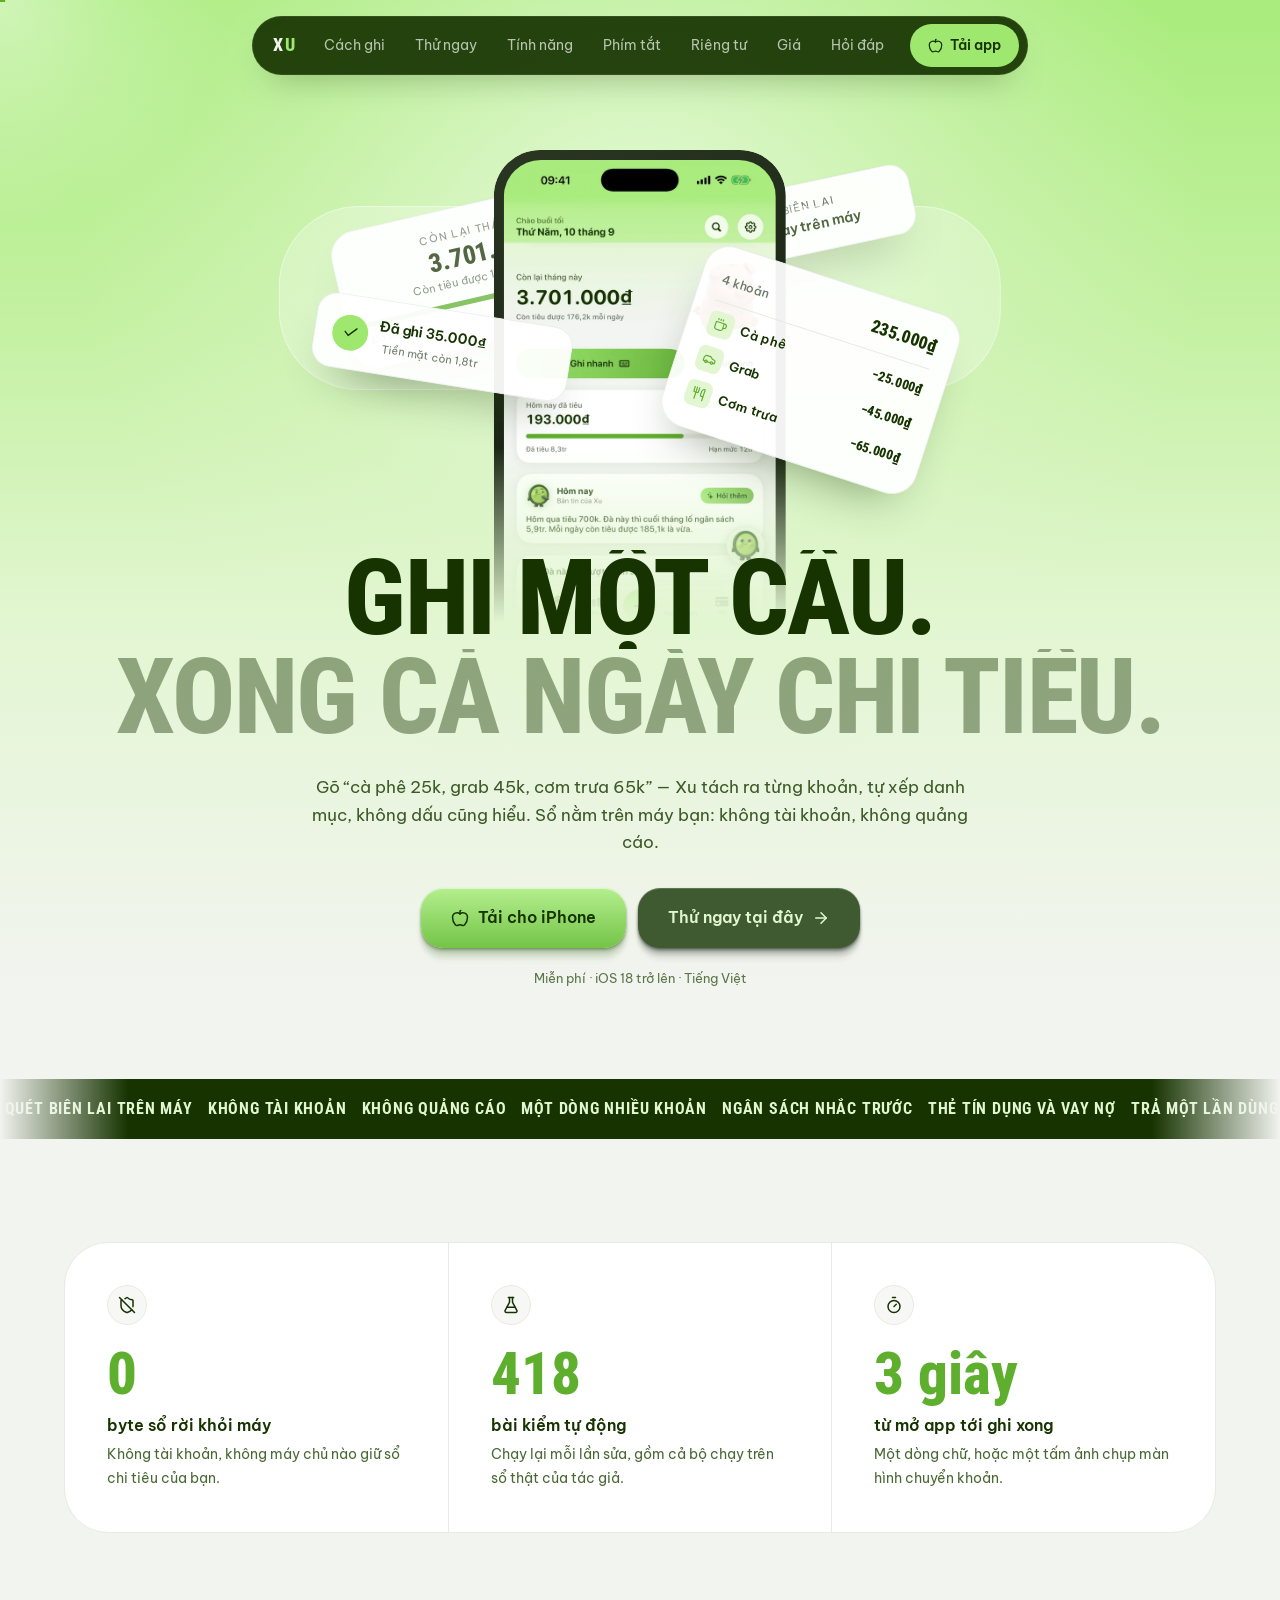
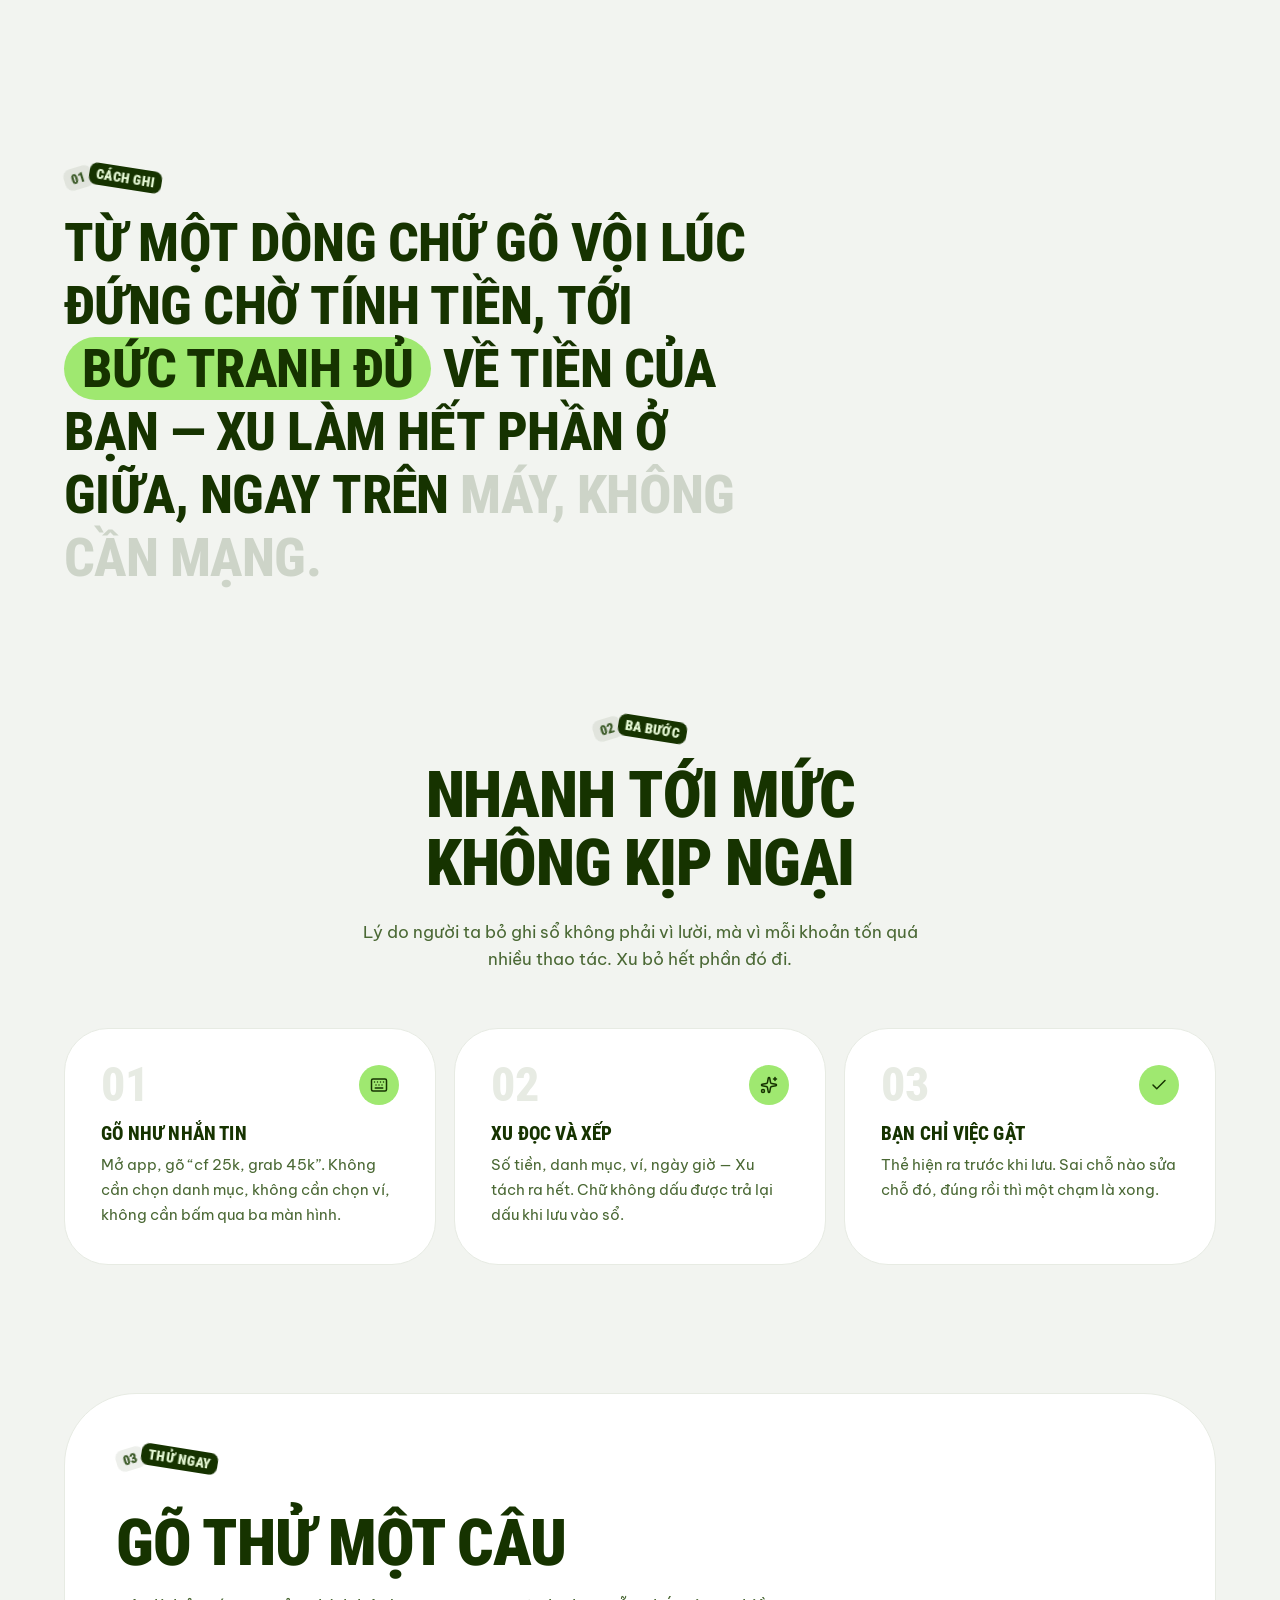
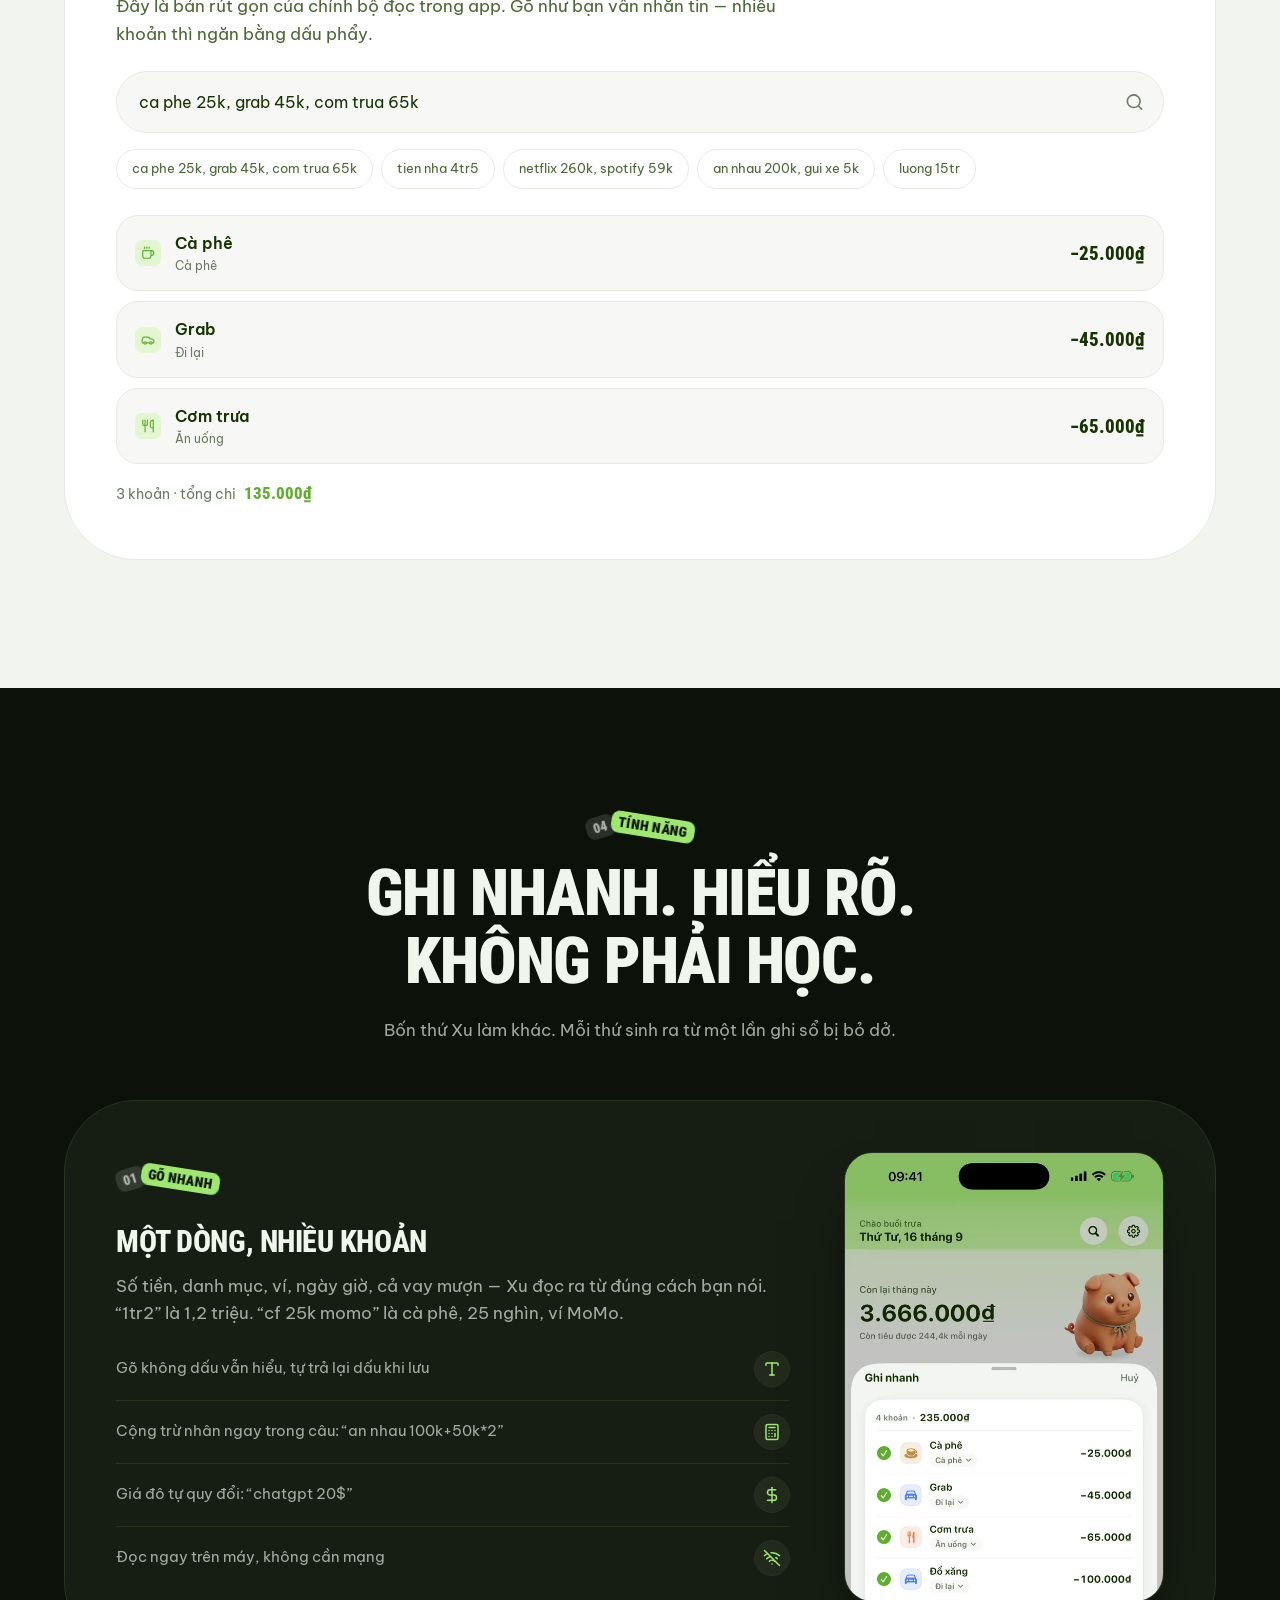
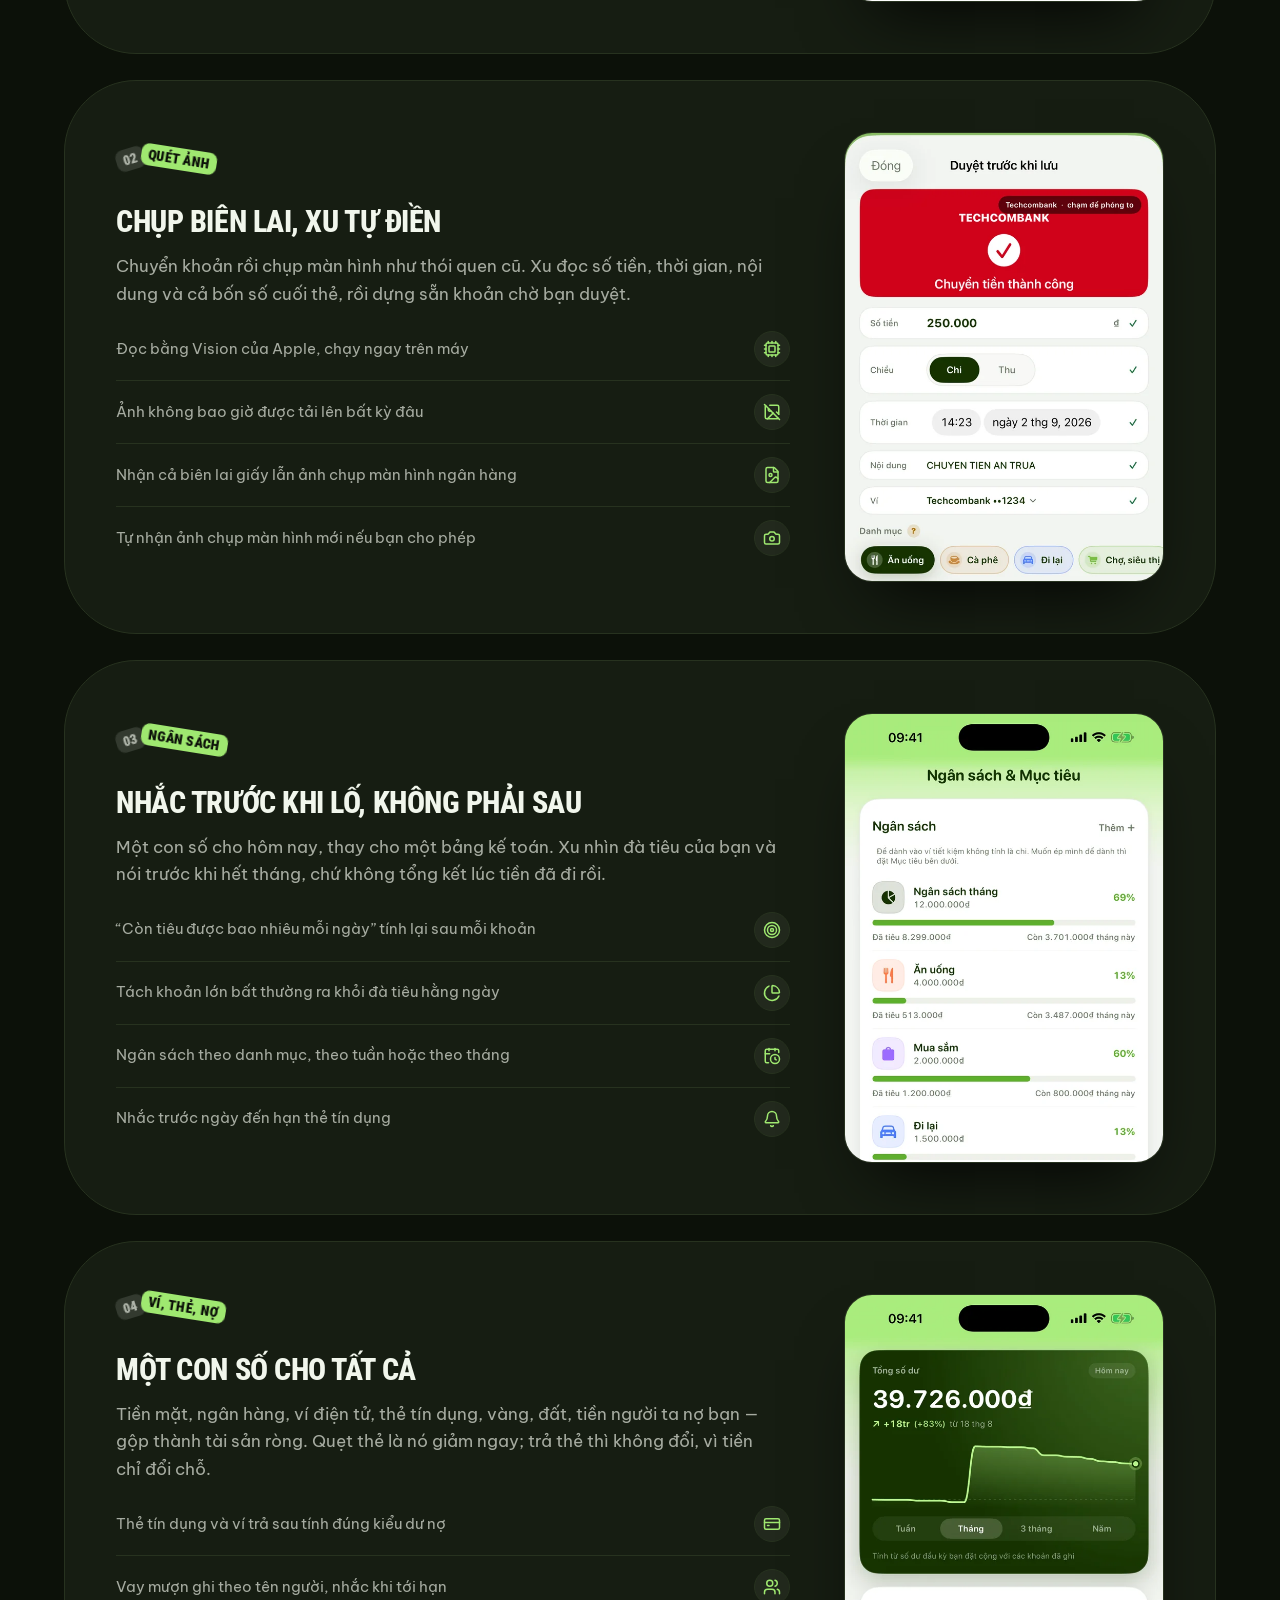
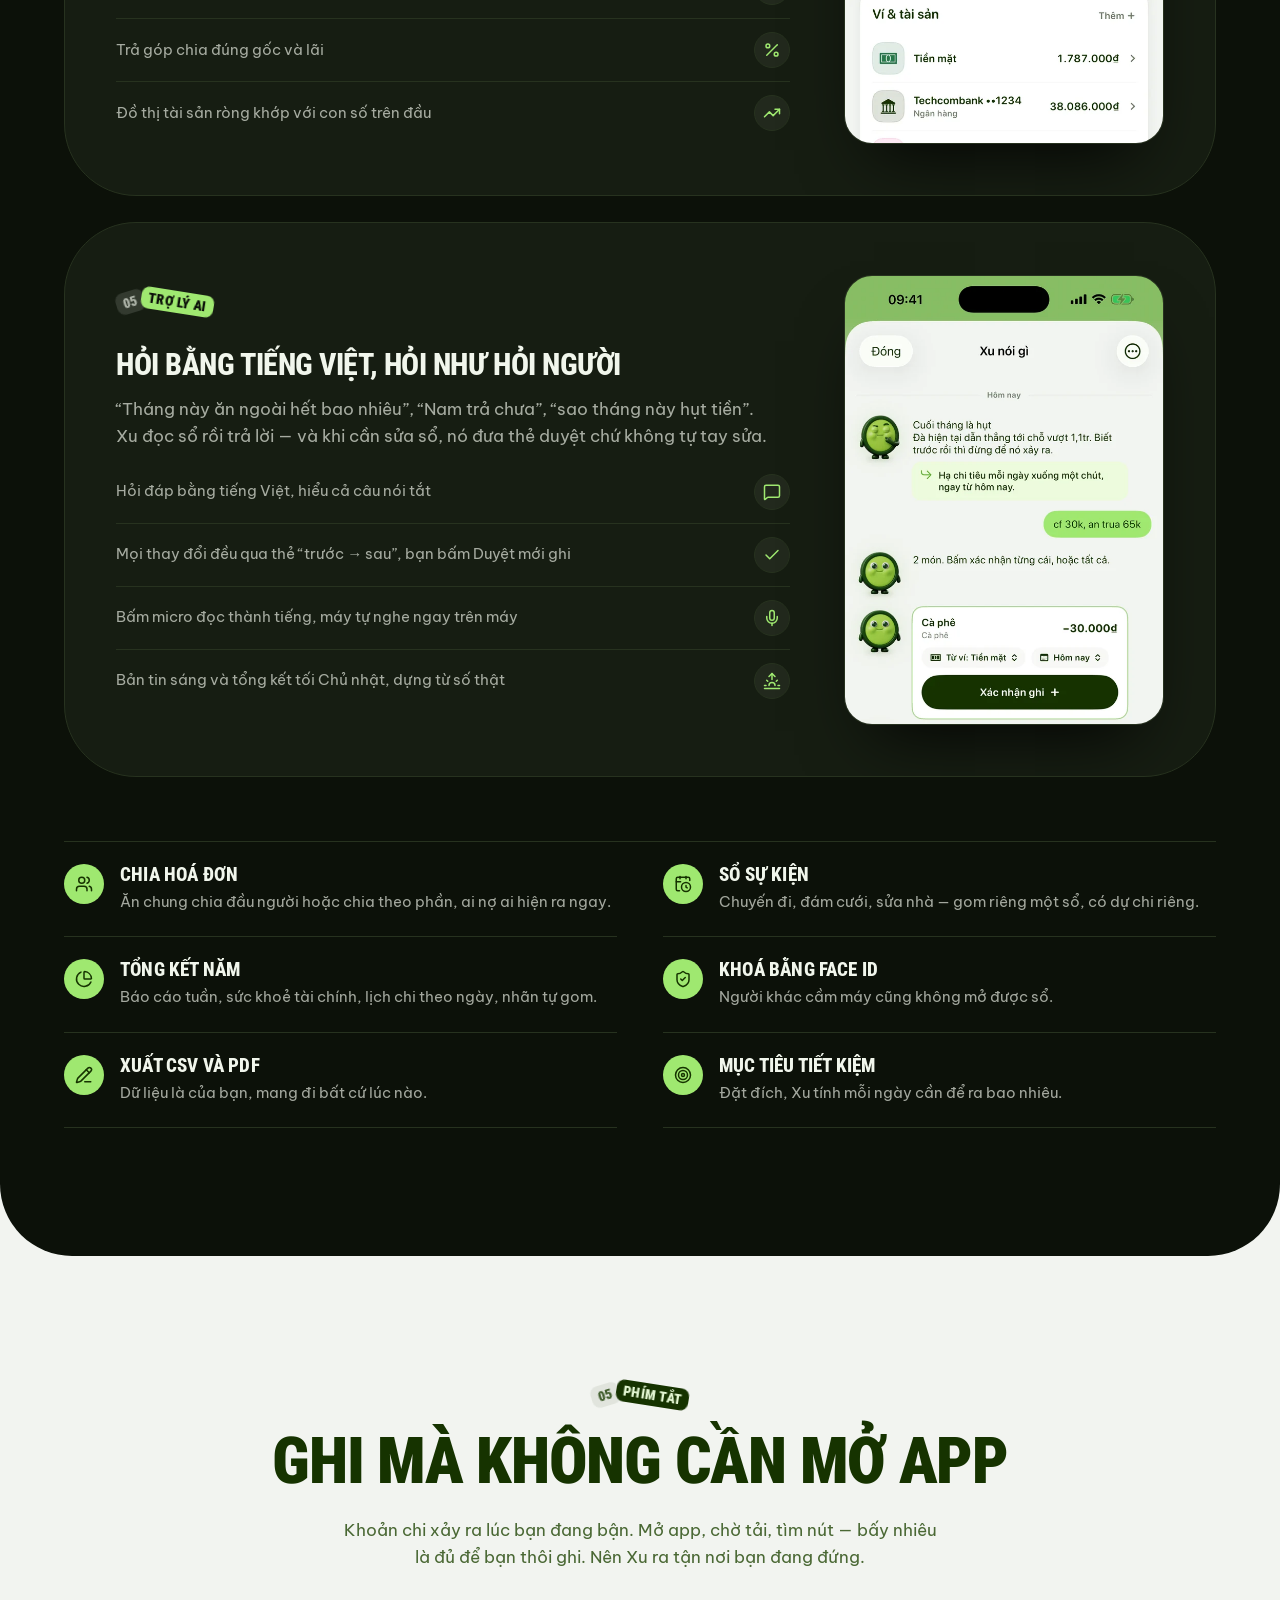
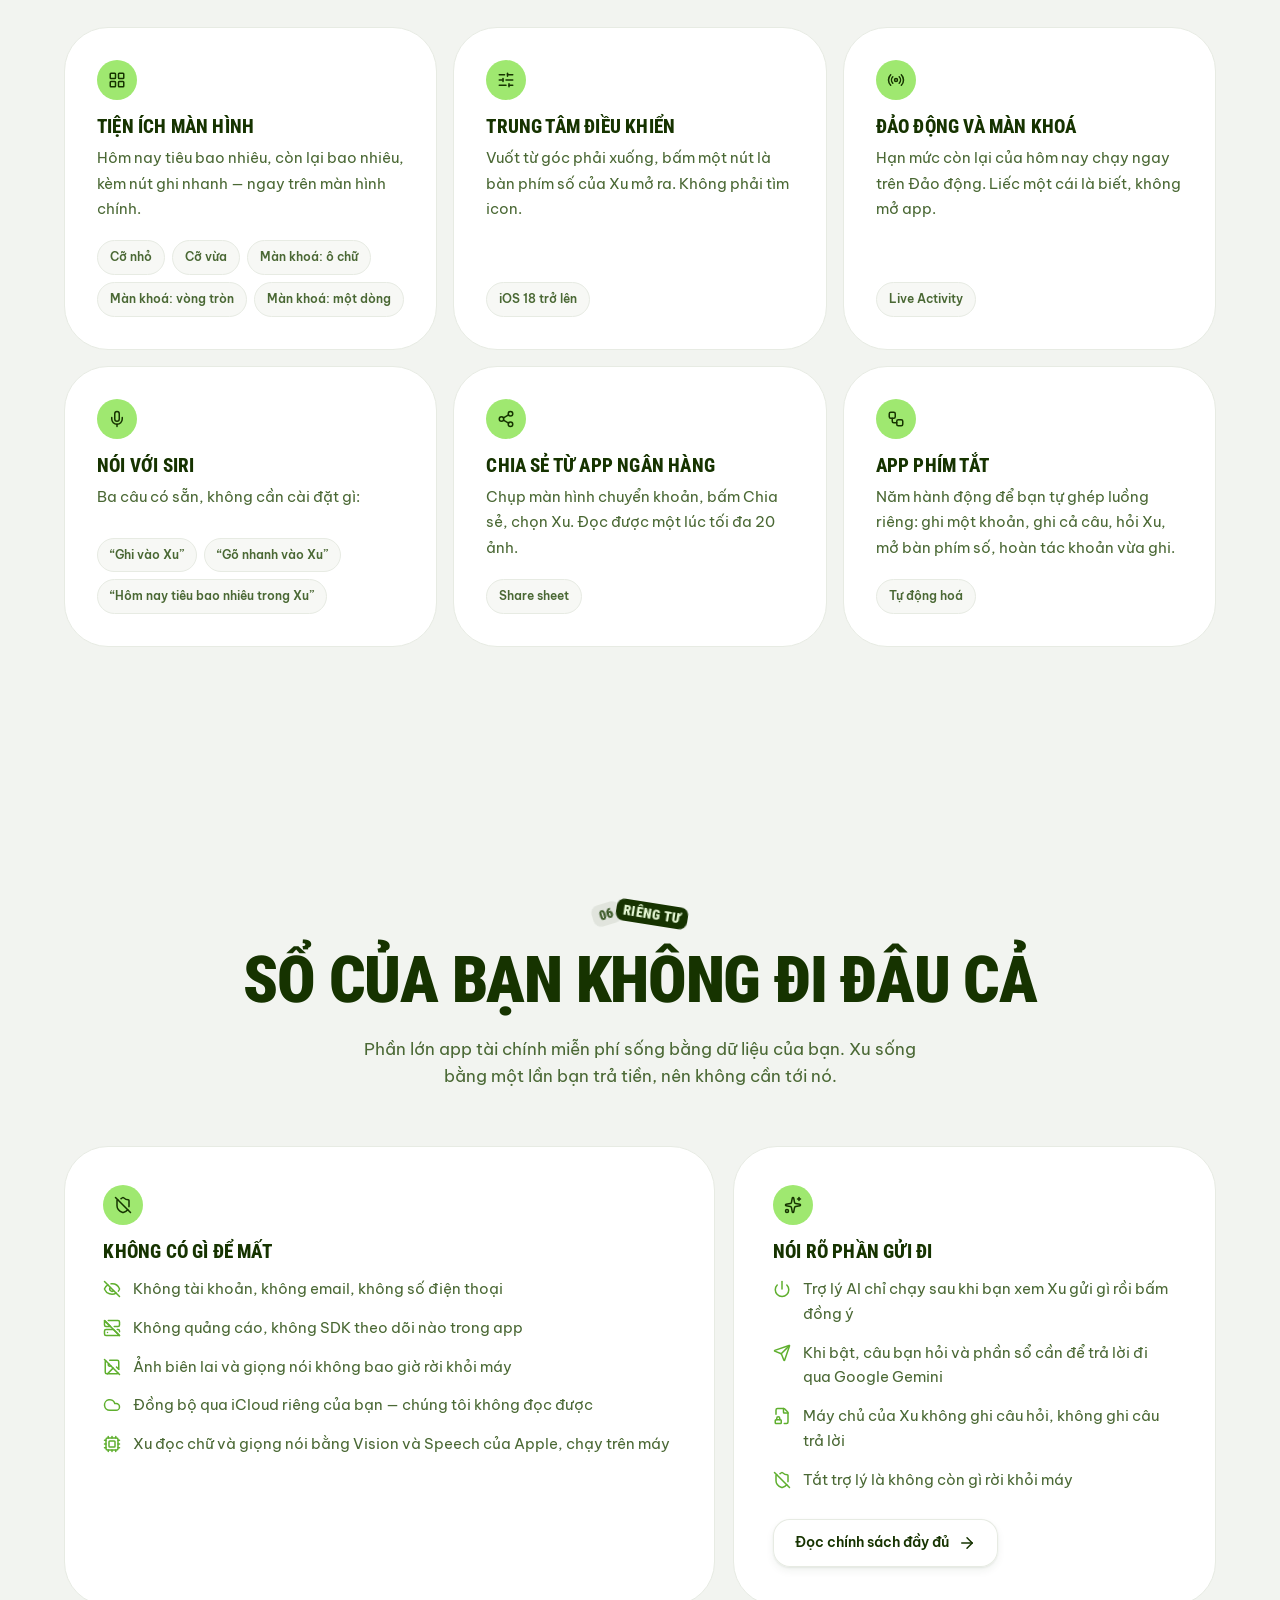
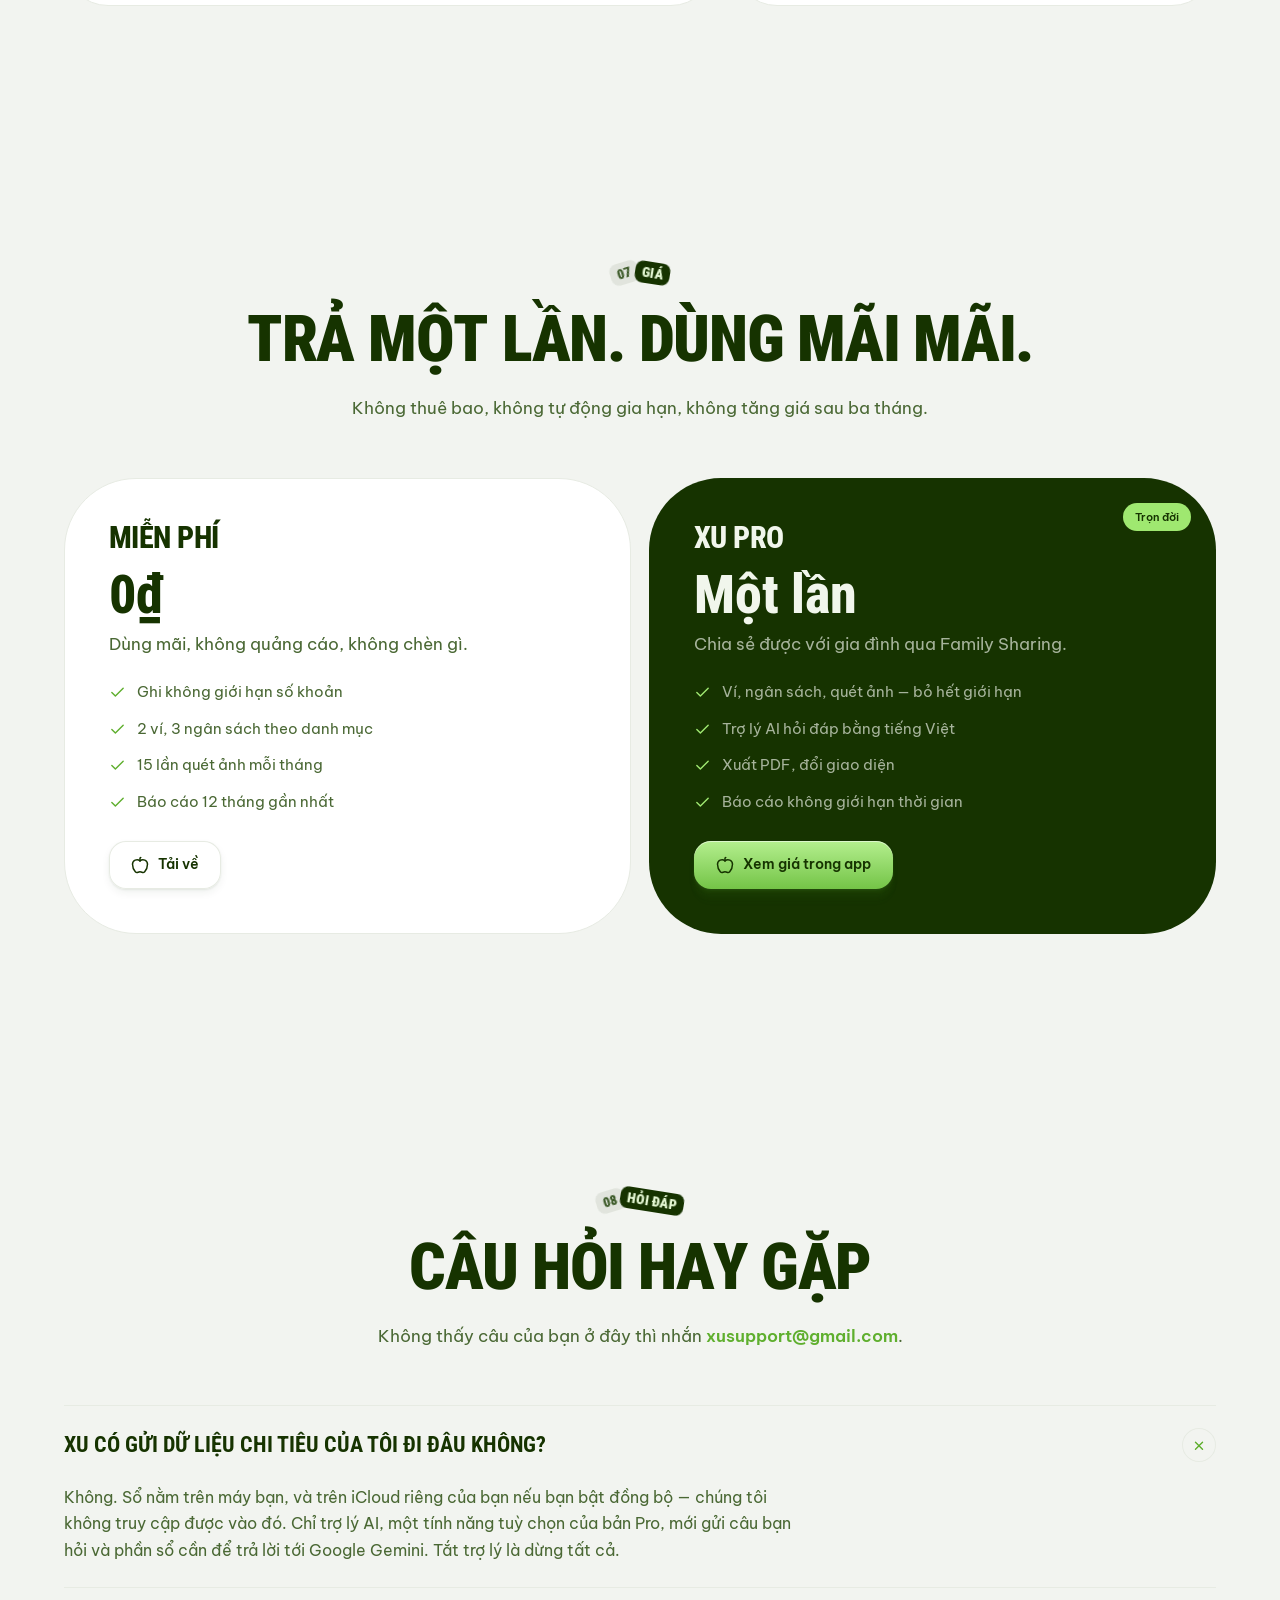
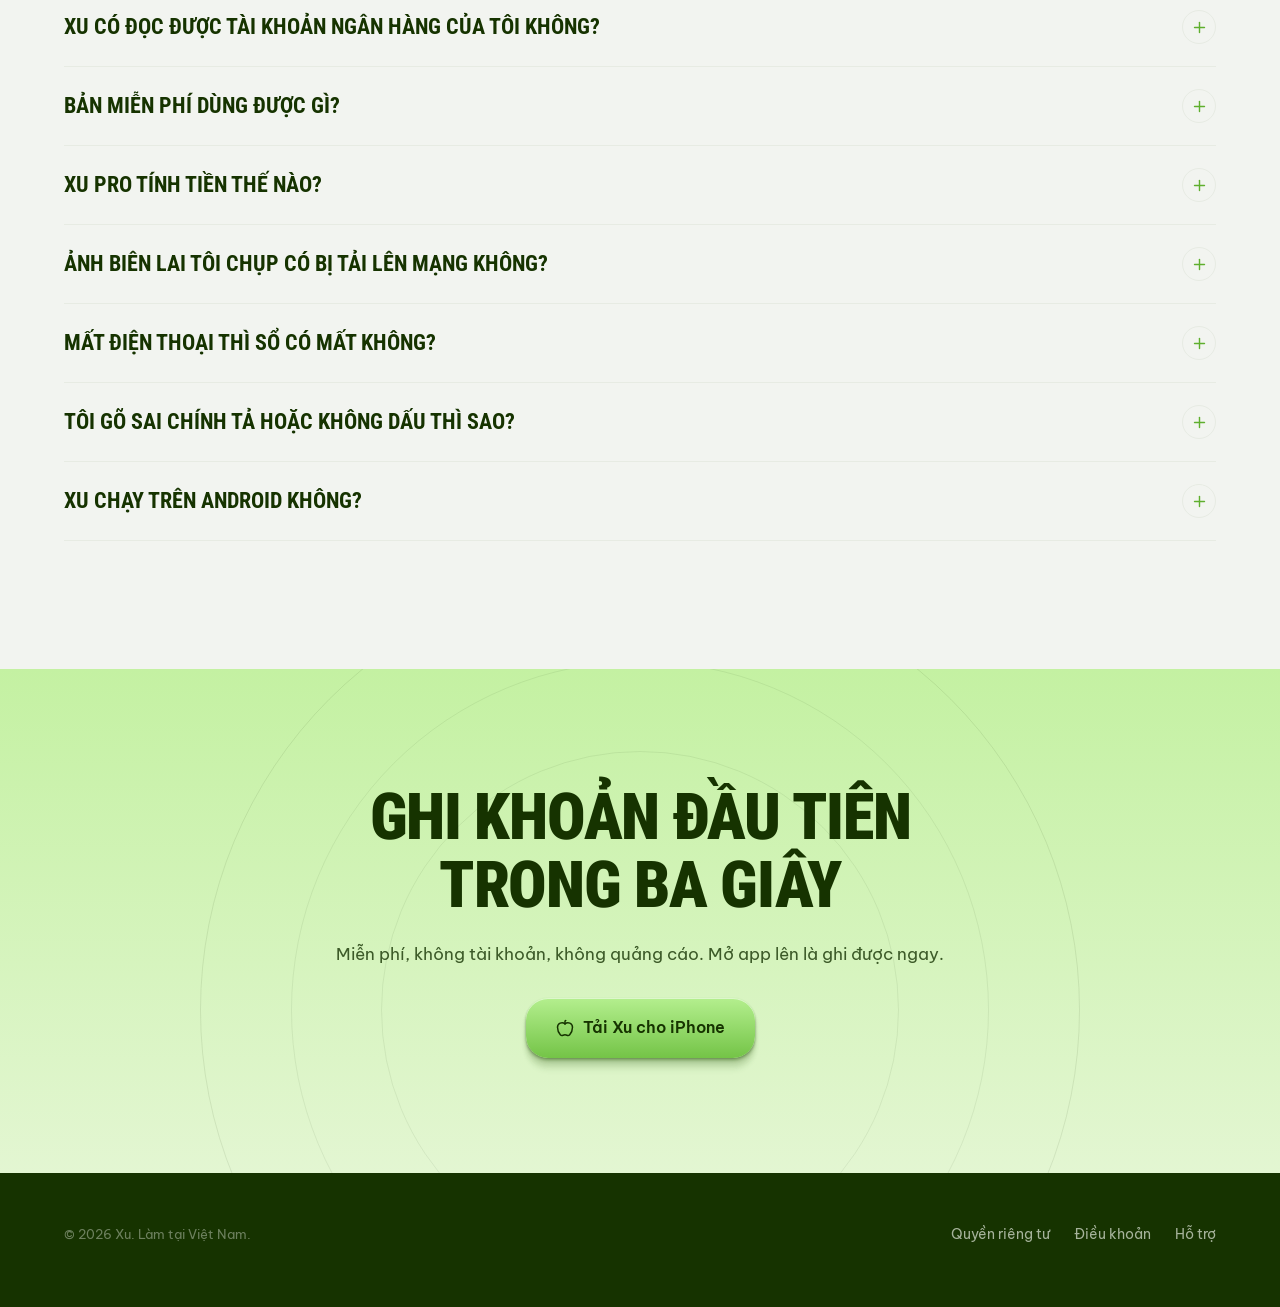
==== commit 830b6ed3: "Chính sách khớp với nhãn App Privacy mới" ====
--- a/index.html
+++ b/index.html
@@ -91,11 +91,11 @@
   ]
 }
 </script>
-  <script type="module" crossorigin src="./assets/index-C-Ao61Ra.js"></script>
-  <link rel="modulepreload" crossorigin href="./assets/Bottom-BfIULQGo.js">
+  <script type="module" crossorigin src="./assets/index-DnamtphY.js"></script>
+  <link rel="modulepreload" crossorigin href="./assets/Bottom-CiGbA-y1.js">
   <link rel="stylesheet" crossorigin href="./assets/style-CARMYZ4z.css">
 </head>
 <body>
-<div id="root"><link rel="preload" as="image" href="./img/hom-nay.webp" fetchPriority="high"/><div class="grain" aria-hidden="true"></div><div class="progress" style="transform:scaleX(0)"></div><header class="nav"><div class="nav-pill"><a href="#" class="nav-brand" aria-label="Xu, về đầu trang">X<i>u</i></a><nav class="nav-links"><a href="#cach-ghi">Cách ghi</a><a href="#thu">Thử ngay</a><a href="#tinh-nang">Tính năng</a><a href="#phim-tat">Phím tắt</a><a href="#rieng-tu">Riêng tư</a><a href="#gia">Giá</a><a href="#hoi-dap">Hỏi đáp</a></nav><a class="nav-cta" href="#tai"><svg xmlns="http://www.w3.org/2000/svg" width="24" height="24" viewBox="0 0 24 24" fill="none" stroke="currentColor" stroke-width="2" stroke-linecap="round" stroke-linejoin="round" class="lucide lucide-apple" aria-hidden="true"><path d="M12 6.528V3a1 1 0 0 1 1-1h0"></path><path d="M18.237 21A15 15 0 0 0 22 11a6 6 0 0 0-10-4.472A6 6 0 0 0 2 11a15.1 15.1 0 0 0 3.763 10 3 3 0 0 0 3.648.648 5.5 5.5 0 0 1 5.178 0A3 3 0 0 0 18.237 21"></path></svg> Tải app</a></div></header><main><section class="hero"><div class="hero-orb"></div><div class="hero-art"><div class="stage-inner"><div class="hcard hcard-lg" style="left:-20%;top:14%;width:72%;z-index:1;opacity:0;transform:translateY(46px) scale(0.93) rotate(-23.400000000000002deg)"><div><div class="hcard-k">Còn lại tháng này</div><div class="hcard-v">3.701.000₫</div><div class="hcard-sub">Còn tiêu được 176,2k mỗi ngày</div><div class="hbar"><i style="width:69%"></i></div><div class="hcard-foot"><span>Đã tiêu 8,3tr</span><span>Hạn mức 12tr</span></div></div></div><div class="hcard " style="left:56%;top:9%;width:58%;z-index:1;opacity:0;transform:translateY(46px) scale(0.93) rotate(-21.6deg)"><div><div class="hcard-row"><span class="chip-ic on"><svg xmlns="http://www.w3.org/2000/svg" width="24" height="24" viewBox="0 0 24 24" fill="none" stroke="currentColor" stroke-width="2" stroke-linecap="round" stroke-linejoin="round" class="lucide lucide-scan-line" aria-hidden="true"><path d="M3 7V5a2 2 0 0 1 2-2h2"></path><path d="M17 3h2a2 2 0 0 1 2 2v2"></path><path d="M21 17v2a2 2 0 0 1-2 2h-2"></path><path d="M7 21H5a2 2 0 0 1-2-2v-2"></path><path d="M7 12h10"></path></svg></span><div><div class="hcard-k">Ảnh biên lai</div><div class="hcard-t">Đọc ngay trên máy</div></div></div></div></div><div class="stage-glass" aria-hidden="true"></div><div class="phone" style="opacity:0;transform:translateY(56px) scale(0.96)"><div class="phone-screen"><img src="./img/hom-nay.webp" width="620" height="1122" fetchPriority="high" alt="Màn hình Hôm nay của Xu: số tiền còn lại trong tháng và số tiền tiêu được mỗi ngày"/></div></div><div class="hcard hcard-lg" style="left:58%;top:34%;width:62%;z-index:4;opacity:0;transform:translateY(46px) scale(0.93) rotate(32.4deg)"><div><div class="hcard-top"><b>4 khoản</b><span>235.000₫</span></div><div class="hrow"><span class="hrow-ic"><svg xmlns="http://www.w3.org/2000/svg" width="24" height="24" viewBox="0 0 24 24" fill="none" stroke="currentColor" stroke-width="2" stroke-linecap="round" stroke-linejoin="round" class="lucide lucide-coffee" aria-hidden="true"><path d="M10 2v2"></path><path d="M14 2v2"></path><path d="M16 8a1 1 0 0 1 1 1v8a4 4 0 0 1-4 4H7a4 4 0 0 1-4-4V9a1 1 0 0 1 1-1h14a4 4 0 1 1 0 8h-1"></path><path d="M6 2v2"></path></svg></span><span class="hrow-nm">Cà phê</span><span class="hrow-amt">−25.000₫</span></div><div class="hrow"><span class="hrow-ic"><svg xmlns="http://www.w3.org/2000/svg" width="24" height="24" viewBox="0 0 24 24" fill="none" stroke="currentColor" stroke-width="2" stroke-linecap="round" stroke-linejoin="round" class="lucide lucide-car" aria-hidden="true"><path d="M19 17h2c.6 0 1-.4 1-1v-3c0-.9-.7-1.7-1.5-1.9C18.7 10.6 16 10 16 10s-1.3-1.4-2.2-2.3c-.5-.4-1.1-.7-1.8-.7H5c-.6 0-1.1.4-1.4.9l-1.4 2.9A3.7 3.7 0 0 0 2 12v4c0 .6.4 1 1 1h2"></path><circle cx="7" cy="17" r="2"></circle><path d="M9 17h6"></path><circle cx="17" cy="17" r="2"></circle></svg></span><span class="hrow-nm">Grab</span><span class="hrow-amt">−45.000₫</span></div><div class="hrow"><span class="hrow-ic"><svg xmlns="http://www.w3.org/2000/svg" width="24" height="24" viewBox="0 0 24 24" fill="none" stroke="currentColor" stroke-width="2" stroke-linecap="round" stroke-linejoin="round" class="lucide lucide-utensils lucide-fork-knife" aria-hidden="true"><path d="M3 2v7c0 1.1.9 2 2 2h4a2 2 0 0 0 2-2V2"></path><path d="M7 2v20"></path><path d="M21 15V2a5 5 0 0 0-5 5v6c0 1.1.9 2 2 2h3Zm0 0v7"></path></svg></span><span class="hrow-nm">Cơm trưa</span><span class="hrow-amt">−65.000₫</span></div></div></div><div class="hcard " style="left:-26%;top:40%;width:60%;z-index:4;opacity:0;transform:translateY(46px) scale(0.93) rotate(16.2deg)"><div><div class="hcard-row"><span class="chip-ic on"><svg xmlns="http://www.w3.org/2000/svg" width="24" height="24" viewBox="0 0 24 24" fill="none" stroke="currentColor" stroke-width="2" stroke-linecap="round" stroke-linejoin="round" class="lucide lucide-check" aria-hidden="true"><path d="M20 6 9 17l-5-5"></path></svg></span><div><div class="hcard-t">Đã ghi 35.000₫</div><div class="hcard-sub">Tiền mặt còn 1,8tr</div></div></div></div></div></div></div><div class="wrap hero-copy"><h1><span class="hline"><span class="l1" style="transform:translateY(105%)">Ghi một câu.</span></span><span class="hline"><span class="l2" style="transform:translateY(105%)">Xong cả ngày chi tiêu.</span></span></h1><p class="lede" style="opacity:0;transform:translateY(18px)">Gõ “cà phê 25k, grab 45k, cơm trưa 65k” — Xu tách ra từng khoản, tự xếp danh mục, không dấu cũng hiểu. Sổ nằm trên máy bạn: không tài khoản, không quảng cáo.</p><div class="hero-actions" style="opacity:0;transform:translateY(18px)"><div style="display:inline-flex;transform:none"><a class="btn btn-lime btn-lg" href="#tai"><svg xmlns="http://www.w3.org/2000/svg" width="24" height="24" viewBox="0 0 24 24" fill="none" stroke="currentColor" stroke-width="2" stroke-linecap="round" stroke-linejoin="round" class="lucide lucide-apple" aria-hidden="true"><path d="M12 6.528V3a1 1 0 0 1 1-1h0"></path><path d="M18.237 21A15 15 0 0 0 22 11a6 6 0 0 0-10-4.472A6 6 0 0 0 2 11a15.1 15.1 0 0 0 3.763 10 3 3 0 0 0 3.648.648 5.5 5.5 0 0 1 5.178 0A3 3 0 0 0 18.237 21"></path></svg> Tải cho iPhone</a></div><div style="display:inline-flex;transform:none"><a class="btn btn-dark btn-lg" href="#thu">Thử ngay tại đây <svg xmlns="http://www.w3.org/2000/svg" width="24" height="24" viewBox="0 0 24 24" fill="none" stroke="currentColor" stroke-width="2" stroke-linecap="round" stroke-linejoin="round" class="lucide lucide-arrow-right" aria-hidden="true"><path d="M5 12h14"></path><path d="m12 5 7 7-7 7"></path></svg></a></div></div><p class="hero-note" style="opacity:0">Miễn phí · iOS 18 trở lên · Tiếng Việt</p></div></section><div class="marquee"><div class="marquee-track"><div class="marquee-item" aria-hidden="true"><span>gõ không dấu vẫn hiểu</span><span>quét biên lai trên máy</span><span>không tài khoản</span><span>không quảng cáo</span><span>một dòng nhiều khoản</span><span>ngân sách nhắc trước</span><span>thẻ tín dụng và vay nợ</span><span>trả một lần dùng mãi</span></div><div class="marquee-item" aria-hidden="true"><span>gõ không dấu vẫn hiểu</span><span>quét biên lai trên máy</span><span>không tài khoản</span><span>không quảng cáo</span><span>một dòng nhiều khoản</span><span>ngân sách nhắc trước</span><span>thẻ tín dụng và vay nợ</span><span>trả một lần dùng mãi</span></div></div></div><section class="sec" style="padding-block:clamp(60px, 8vw, 110px)"><div class="wrap"><div class="stats" style="opacity:0;transform:translateY(26px)"><div class="stat"><div class="chip-ic"><svg xmlns="http://www.w3.org/2000/svg" width="24" height="24" viewBox="0 0 24 24" fill="none" stroke="currentColor" stroke-width="2" stroke-linecap="round" stroke-linejoin="round" class="lucide lucide-shield-off" aria-hidden="true"><path d="m2 2 20 20"></path><path d="M5 5a1 1 0 0 0-1 1v7c0 5 3.5 7.5 7.67 8.94a1 1 0 0 0 .67.01c2.35-.82 4.48-1.97 5.9-3.71"></path><path d="M9.309 3.652A12.252 12.252 0 0 0 11.24 2.28a1.17 1.17 0 0 1 1.52 0C14.51 3.81 17 5 19 5a1 1 0 0 1 1 1v7a9.784 9.784 0 0 1-.08 1.264"></path></svg></div><div class="n">0</div><div class="t">byte sổ rời khỏi máy</div><div class="d">Không tài khoản, không máy chủ nào giữ sổ chi tiêu của bạn.</div></div><div class="stat"><div class="chip-ic"><svg xmlns="http://www.w3.org/2000/svg" width="24" height="24" viewBox="0 0 24 24" fill="none" stroke="currentColor" stroke-width="2" stroke-linecap="round" stroke-linejoin="round" class="lucide lucide-flask-conical" aria-hidden="true"><path d="M14 2v6a2 2 0 0 0 .245.96l5.51 10.08A2 2 0 0 1 18 22H6a2 2 0 0 1-1.755-2.96l5.51-10.08A2 2 0 0 0 10 8V2"></path><path d="M6.453 15h11.094"></path><path d="M8.5 2h7"></path></svg></div><div class="n"><span>418</span></div><div class="t">bài kiểm tự động</div><div class="d">Chạy lại mỗi lần sửa, gồm cả bộ chạy trên sổ thật của tác giả.</div></div><div class="stat"><div class="chip-ic"><svg xmlns="http://www.w3.org/2000/svg" width="24" height="24" viewBox="0 0 24 24" fill="none" stroke="currentColor" stroke-width="2" stroke-linecap="round" stroke-linejoin="round" class="lucide lucide-timer" aria-hidden="true"><line x1="10" x2="14" y1="2" y2="2"></line><line x1="12" x2="15" y1="14" y2="11"></line><circle cx="12" cy="14" r="8"></circle></svg></div><div class="n">3 giây</div><div class="t">từ mở app tới ghi xong</div><div class="d">Một dòng chữ, hoặc một tấm ảnh chụp màn hình chuyển khoản.</div></div></div></div></section><section class="sec" id="cach-ghi"><div class="wrap"><div class="shead-tags" style="opacity:0;transform:translateY(26px)"><span class="stag stag-num">01</span><span class="stag stag-name">Cách ghi</span></div><p class="story"><span class="w" style="opacity:0.16">Từ</span> <span class="w" style="opacity:0.16">một</span> <span class="w" style="opacity:0.16">dòng</span> <span class="w" style="opacity:0.16">chữ</span> <span class="w" style="opacity:0.16">gõ</span> <span class="w" style="opacity:0.16">vội</span> <span class="w" style="opacity:0.16">lúc</span> <span class="w" style="opacity:0.16">đứng</span> <span class="w" style="opacity:0.16">chờ</span> <span class="w" style="opacity:0.16">tính</span> <span class="w" style="opacity:0.16">tiền,</span> <span class="w" style="opacity:0.16">tới</span> <span class="w" style="opacity:0.16"><span class="pill">bức tranh đủ</span></span> <span class="w" style="opacity:0.16">về</span> <span class="w" style="opacity:0.16">tiền</span> <span class="w" style="opacity:0.16">của</span> <span class="w" style="opacity:0.16">bạn</span> <span class="w" style="opacity:0.16">—</span> <span class="w" style="opacity:0.16">Xu</span> <span class="w" style="opacity:0.16">làm</span> <span class="w" style="opacity:0.16">hết</span> <span class="w" style="opacity:0.16">phần</span> <span class="w" style="opacity:0.16">ở</span> <span class="w" style="opacity:0.16">giữa,</span> <span class="w" style="opacity:0.16">ngay</span> <span class="w" style="opacity:0.16">trên</span> <span class="w" style="opacity:0.16">máy,</span> <span class="w" style="opacity:0.16">không</span> <span class="w" style="opacity:0.16">cần</span> <span class="w" style="opacity:0.16">mạng.</span> </p></div></section><section class="sec" style="padding-top:0"><div class="wrap"><header class="shead"><div class="shead-tags"><span class="stag stag-num">02</span><span class="stag stag-name">Ba bước</span></div><h2><span class="wword"><span class="wch" style="opacity:0;filter:blur(9px);transform:translateY(0.22em)">N</span><span class="wch" style="opacity:0;filter:blur(9px);transform:translateY(0.22em)">h</span><span class="wch" style="opacity:0;filter:blur(9px);transform:translateY(0.22em)">a</span><span class="wch" style="opacity:0;filter:blur(9px);transform:translateY(0.22em)">n</span><span class="wch" style="opacity:0;filter:blur(9px);transform:translateY(0.22em)">h</span></span> <span class="wword"><span class="wch" style="opacity:0;filter:blur(9px);transform:translateY(0.22em)">t</span><span class="wch" style="opacity:0;filter:blur(9px);transform:translateY(0.22em)">ớ</span><span class="wch" style="opacity:0;filter:blur(9px);transform:translateY(0.22em)">i</span></span> <span class="wword"><span class="wch" style="opacity:0;filter:blur(9px);transform:translateY(0.22em)">m</span><span class="wch" style="opacity:0;filter:blur(9px);transform:translateY(0.22em)">ứ</span><span class="wch" style="opacity:0;filter:blur(9px);transform:translateY(0.22em)">c</span></span> <span class="wword"><span class="wch" style="opacity:0;filter:blur(9px);transform:translateY(0.22em)">k</span><span class="wch" style="opacity:0;filter:blur(9px);transform:translateY(0.22em)">h</span><span class="wch" style="opacity:0;filter:blur(9px);transform:translateY(0.22em)">ô</span><span class="wch" style="opacity:0;filter:blur(9px);transform:translateY(0.22em)">n</span><span class="wch" style="opacity:0;filter:blur(9px);transform:translateY(0.22em)">g</span></span> <span class="wword"><span class="wch" style="opacity:0;filter:blur(9px);transform:translateY(0.22em)">k</span><span class="wch" style="opacity:0;filter:blur(9px);transform:translateY(0.22em)">ị</span><span class="wch" style="opacity:0;filter:blur(9px);transform:translateY(0.22em)">p</span></span> <span class="wword"><span class="wch" style="opacity:0;filter:blur(9px);transform:translateY(0.22em)">n</span><span class="wch" style="opacity:0;filter:blur(9px);transform:translateY(0.22em)">g</span><span class="wch" style="opacity:0;filter:blur(9px);transform:translateY(0.22em)">ạ</span><span class="wch" style="opacity:0;filter:blur(9px);transform:translateY(0.22em)">i</span></span></h2><p class="lede shead-lede" style="opacity:0;transform:translateY(14px)">Lý do người ta bỏ ghi sổ không phải vì lười, mà vì mỗi khoản tốn quá nhiều thao tác. Xu bỏ hết phần đó đi.</p></header><div class="steps"><div class="step" style="opacity:0;transform:translateY(26px)"><div class="step-top"><div class="num">01</div><div class="chip-ic on"><svg xmlns="http://www.w3.org/2000/svg" width="24" height="24" viewBox="0 0 24 24" fill="none" stroke="currentColor" stroke-width="2" stroke-linecap="round" stroke-linejoin="round" class="lucide lucide-keyboard" aria-hidden="true"><path d="M10 8h.01"></path><path d="M12 12h.01"></path><path d="M14 8h.01"></path><path d="M16 12h.01"></path><path d="M18 8h.01"></path><path d="M6 8h.01"></path><path d="M7 16h10"></path><path d="M8 12h.01"></path><rect width="20" height="16" x="2" y="4" rx="2"></rect></svg></div></div><h4>Gõ như nhắn tin</h4><p>Mở app, gõ “cf 25k, grab 45k”. Không cần chọn danh mục, không cần chọn ví, không cần bấm qua ba màn hình.</p></div><div class="step" style="opacity:0;transform:translateY(26px)"><div class="step-top"><div class="num">02</div><div class="chip-ic on"><svg xmlns="http://www.w3.org/2000/svg" width="24" height="24" viewBox="0 0 24 24" fill="none" stroke="currentColor" stroke-width="2" stroke-linecap="round" stroke-linejoin="round" class="lucide lucide-sparkles lucide-stars" aria-hidden="true"><path d="M11.017 2.814a1 1 0 0 1 1.966 0l1.051 5.558a2 2 0 0 0 1.594 1.594l5.558 1.051a1 1 0 0 1 0 1.966l-5.558 1.051a2 2 0 0 0-1.594 1.594l-1.051 5.558a1 1 0 0 1-1.966 0l-1.051-5.558a2 2 0 0 0-1.594-1.594l-5.558-1.051a1 1 0 0 1 0-1.966l5.558-1.051a2 2 0 0 0 1.594-1.594z"></path><path d="M20 2v4"></path><path d="M22 4h-4"></path><circle cx="4" cy="20" r="2"></circle></svg></div></div><h4>Xu đọc và xếp</h4><p>Số tiền, danh mục, ví, ngày giờ — Xu tách ra hết. Chữ không dấu được trả lại dấu khi lưu vào sổ.</p></div><div class="step" style="opacity:0;transform:translateY(26px)"><div class="step-top"><div class="num">03</div><div class="chip-ic on"><svg xmlns="http://www.w3.org/2000/svg" width="24" height="24" viewBox="0 0 24 24" fill="none" stroke="currentColor" stroke-width="2" stroke-linecap="round" stroke-linejoin="round" class="lucide lucide-check" aria-hidden="true"><path d="M20 6 9 17l-5-5"></path></svg></div></div><h4>Bạn chỉ việc gật</h4><p>Thẻ hiện ra trước khi lưu. Sai chỗ nào sửa chỗ đó, đúng rồi thì một chạm là xong.</p></div></div></div></section><section class="sec" id="thu" style="padding-top:0"><div class="wrap"><div class="try" style="opacity:0;transform:translateY(26px)"><div class="shead-tags"><span class="stag stag-num">03</span><span class="stag stag-name">Thử ngay</span></div><h2 style="margin:18px 0 14px">Gõ thử một câu</h2><p class="lede">Đây là bản rút gọn của chính bộ đọc trong app. Gõ như bạn vẫn nhắn tin — nhiều khoản thì ngăn bằng dấu phẩy.</p><div class="try-field"><input aria-label="Gõ thử một câu chi tiêu" autoComplete="off" spellCheck="false" placeholder="cà phê 25k, grab 45k" value="ca phe 25k, grab 45k, com trua 65k"/><span class="ic"><svg xmlns="http://www.w3.org/2000/svg" width="24" height="24" viewBox="0 0 24 24" fill="none" stroke="currentColor" stroke-width="2" stroke-linecap="round" stroke-linejoin="round" class="lucide lucide-search" aria-hidden="true"><path d="m21 21-4.34-4.34"></path><circle cx="11" cy="11" r="8"></circle></svg></span></div><div class="try-examples"><button type="button">ca phe 25k, grab 45k, com trua 65k</button><button type="button">tien nha 4tr5</button><button type="button">netflix 260k, spotify 59k</button><button type="button">an nhau 200k, gui xe 5k</button><button type="button">luong 15tr</button></div><div class="try-out"><div class="try-row" style="opacity:1;transform:none"><span class="hrow-ic" aria-hidden="true"><svg xmlns="http://www.w3.org/2000/svg" width="24" height="24" viewBox="0 0 24 24" fill="none" stroke="currentColor" stroke-width="2" stroke-linecap="round" stroke-linejoin="round" class="lucide lucide-coffee" aria-hidden="true"><path d="M10 2v2"></path><path d="M14 2v2"></path><path d="M16 8a1 1 0 0 1 1 1v8a4 4 0 0 1-4 4H7a4 4 0 0 1-4-4V9a1 1 0 0 1 1-1h14a4 4 0 1 1 0 8h-1"></path><path d="M6 2v2"></path></svg></span><div><div class="nm">Cà phê</div><div class="cat">Cà phê</div></div><div class="amt" style="color:var(--ink)">−<!-- -->25.000₫</div></div><div class="try-row" style="opacity:1;transform:none"><span class="hrow-ic" aria-hidden="true"><svg xmlns="http://www.w3.org/2000/svg" width="24" height="24" viewBox="0 0 24 24" fill="none" stroke="currentColor" stroke-width="2" stroke-linecap="round" stroke-linejoin="round" class="lucide lucide-car" aria-hidden="true"><path d="M19 17h2c.6 0 1-.4 1-1v-3c0-.9-.7-1.7-1.5-1.9C18.7 10.6 16 10 16 10s-1.3-1.4-2.2-2.3c-.5-.4-1.1-.7-1.8-.7H5c-.6 0-1.1.4-1.4.9l-1.4 2.9A3.7 3.7 0 0 0 2 12v4c0 .6.4 1 1 1h2"></path><circle cx="7" cy="17" r="2"></circle><path d="M9 17h6"></path><circle cx="17" cy="17" r="2"></circle></svg></span><div><div class="nm">Grab</div><div class="cat">Đi lại</div></div><div class="amt" style="color:var(--ink)">−<!-- -->45.000₫</div></div><div class="try-row" style="opacity:1;transform:none"><span class="hrow-ic" aria-hidden="true"><svg xmlns="http://www.w3.org/2000/svg" width="24" height="24" viewBox="0 0 24 24" fill="none" stroke="currentColor" stroke-width="2" stroke-linecap="round" stroke-linejoin="round" class="lucide lucide-utensils lucide-fork-knife" aria-hidden="true"><path d="M3 2v7c0 1.1.9 2 2 2h4a2 2 0 0 0 2-2V2"></path><path d="M7 2v20"></path><path d="M21 15V2a5 5 0 0 0-5 5v6c0 1.1.9 2 2 2h3Zm0 0v7"></path></svg></span><div><div class="nm">Cơm trưa</div><div class="cat">Ăn uống</div></div><div class="amt" style="color:var(--ink)">−<!-- -->65.000₫</div></div></div><div class="try-sum" style="opacity:0">3<!-- --> khoản · tổng chi <b>135.000₫</b></div></div></div></section><section class="sec dark round-top round-bottom" id="tinh-nang"><div class="wrap"><header class="shead"><div class="shead-tags"><span class="stag stag-num">04</span><span class="stag stag-name">Tính năng</span></div><h2><span class="wword"><span class="wch" style="opacity:0;filter:blur(9px);transform:translateY(0.22em)">G</span><span class="wch" style="opacity:0;filter:blur(9px);transform:translateY(0.22em)">h</span><span class="wch" style="opacity:0;filter:blur(9px);transform:translateY(0.22em)">i</span></span> <span class="wword"><span class="wch" style="opacity:0;filter:blur(9px);transform:translateY(0.22em)">n</span><span class="wch" style="opacity:0;filter:blur(9px);transform:translateY(0.22em)">h</span><span class="wch" style="opacity:0;filter:blur(9px);transform:translateY(0.22em)">a</span><span class="wch" style="opacity:0;filter:blur(9px);transform:translateY(0.22em)">n</span><span class="wch" style="opacity:0;filter:blur(9px);transform:translateY(0.22em)">h</span><span class="wch" style="opacity:0;filter:blur(9px);transform:translateY(0.22em)">.</span></span> <span class="wword"><span class="wch" style="opacity:0;filter:blur(9px);transform:translateY(0.22em)">H</span><span class="wch" style="opacity:0;filter:blur(9px);transform:translateY(0.22em)">i</span><span class="wch" style="opacity:0;filter:blur(9px);transform:translateY(0.22em)">ể</span><span class="wch" style="opacity:0;filter:blur(9px);transform:translateY(0.22em)">u</span></span> <span class="wword"><span class="wch" style="opacity:0;filter:blur(9px);transform:translateY(0.22em)">r</span><span class="wch" style="opacity:0;filter:blur(9px);transform:translateY(0.22em)">õ</span><span class="wch" style="opacity:0;filter:blur(9px);transform:translateY(0.22em)">.</span></span> <span class="wword"><span class="wch" style="opacity:0;filter:blur(9px);transform:translateY(0.22em)">K</span><span class="wch" style="opacity:0;filter:blur(9px);transform:translateY(0.22em)">h</span><span class="wch" style="opacity:0;filter:blur(9px);transform:translateY(0.22em)">ô</span><span class="wch" style="opacity:0;filter:blur(9px);transform:translateY(0.22em)">n</span><span class="wch" style="opacity:0;filter:blur(9px);transform:translateY(0.22em)">g</span></span> <span class="wword"><span class="wch" style="opacity:0;filter:blur(9px);transform:translateY(0.22em)">p</span><span class="wch" style="opacity:0;filter:blur(9px);transform:translateY(0.22em)">h</span><span class="wch" style="opacity:0;filter:blur(9px);transform:translateY(0.22em)">ả</span><span class="wch" style="opacity:0;filter:blur(9px);transform:translateY(0.22em)">i</span></span> <span class="wword"><span class="wch" style="opacity:0;filter:blur(9px);transform:translateY(0.22em)">h</span><span class="wch" style="opacity:0;filter:blur(9px);transform:translateY(0.22em)">ọ</span><span class="wch" style="opacity:0;filter:blur(9px);transform:translateY(0.22em)">c</span><span class="wch" style="opacity:0;filter:blur(9px);transform:translateY(0.22em)">.</span></span></h2><p class="lede shead-lede" style="opacity:0;transform:translateY(14px)">Bốn thứ Xu làm khác. Mỗi thứ sinh ra từ một lần ghi sổ bị bỏ dở.</p></header><div class="stack"><article class="feat" style="top:calc(96px + 0px);z-index:1;opacity:0;transform:translateY(40px)"><div class="feat-grid"><div><div class="shead-tags"><span class="stag stag-num">01</span><span class="stag stag-name">Gõ nhanh</span></div><h3>Một dòng, nhiều khoản</h3><p class="lede">Số tiền, danh mục, ví, ngày giờ, cả vay mượn — Xu đọc ra từ đúng cách bạn nói. “1tr2” là 1,2 triệu. “cf 25k momo” là cà phê, 25 nghìn, ví MoMo.</p><ul><li><span>Gõ không dấu vẫn hiểu, tự trả lại dấu khi lưu</span><span class="chip-ic"><svg xmlns="http://www.w3.org/2000/svg" width="24" height="24" viewBox="0 0 24 24" fill="none" stroke="currentColor" stroke-width="2" stroke-linecap="round" stroke-linejoin="round" class="lucide lucide-type" aria-hidden="true"><path d="M12 4v16"></path><path d="M4 7V5a1 1 0 0 1 1-1h14a1 1 0 0 1 1 1v2"></path><path d="M9 20h6"></path></svg></span></li><li><span>Cộng trừ nhân ngay trong câu: “an nhau 100k+50k*2”</span><span class="chip-ic"><svg xmlns="http://www.w3.org/2000/svg" width="24" height="24" viewBox="0 0 24 24" fill="none" stroke="currentColor" stroke-width="2" stroke-linecap="round" stroke-linejoin="round" class="lucide lucide-calculator" aria-hidden="true"><rect width="16" height="20" x="4" y="2" rx="2"></rect><line x1="8" x2="16" y1="6" y2="6"></line><line x1="16" x2="16" y1="14" y2="18"></line><path d="M16 10h.01"></path><path d="M12 10h.01"></path><path d="M8 10h.01"></path><path d="M12 14h.01"></path><path d="M8 14h.01"></path><path d="M12 18h.01"></path><path d="M8 18h.01"></path></svg></span></li><li><span>Giá đô tự quy đổi: “chatgpt 20$”</span><span class="chip-ic"><svg xmlns="http://www.w3.org/2000/svg" width="24" height="24" viewBox="0 0 24 24" fill="none" stroke="currentColor" stroke-width="2" stroke-linecap="round" stroke-linejoin="round" class="lucide lucide-dollar-sign" aria-hidden="true"><line x1="12" x2="12" y1="2" y2="22"></line><path d="M17 5H9.5a3.5 3.5 0 0 0 0 7h5a3.5 3.5 0 0 1 0 7H6"></path></svg></span></li><li><span>Đọc ngay trên máy, không cần mạng</span><span class="chip-ic"><svg xmlns="http://www.w3.org/2000/svg" width="24" height="24" viewBox="0 0 24 24" fill="none" stroke="currentColor" stroke-width="2" stroke-linecap="round" stroke-linejoin="round" class="lucide lucide-wifi-off" aria-hidden="true"><path d="M12 20h.01"></path><path d="M8.5 16.429a5 5 0 0 1 7 0"></path><path d="M5 12.859a10 10 0 0 1 5.17-2.69"></path><path d="M19 12.859a10 10 0 0 0-2.007-1.523"></path><path d="M2 8.82a15 15 0 0 1 4.177-2.643"></path><path d="M22 8.82a15 15 0 0 0-11.288-3.764"></path><path d="m2 2 20 20"></path></svg></span></li></ul></div><div class="feat-shot"><img src="./img/go-nhanh.webp" width="620" height="1122" loading="lazy" alt="Màn Ghi nhanh của Xu tách một câu thành bốn khoản riêng, mỗi khoản có danh mục"/></div></div></article><article class="feat" style="top:calc(96px + 14px);z-index:2;opacity:0;transform:translateY(40px)"><div class="feat-grid"><div><div class="shead-tags"><span class="stag stag-num">02</span><span class="stag stag-name">Quét ảnh</span></div><h3>Chụp biên lai, Xu tự điền</h3><p class="lede">Chuyển khoản rồi chụp màn hình như thói quen cũ. Xu đọc số tiền, thời gian, nội dung và cả bốn số cuối thẻ, rồi dựng sẵn khoản chờ bạn duyệt.</p><ul><li><span>Đọc bằng Vision của Apple, chạy ngay trên máy</span><span class="chip-ic"><svg xmlns="http://www.w3.org/2000/svg" width="24" height="24" viewBox="0 0 24 24" fill="none" stroke="currentColor" stroke-width="2" stroke-linecap="round" stroke-linejoin="round" class="lucide lucide-cpu" aria-hidden="true"><path d="M12 20v2"></path><path d="M12 2v2"></path><path d="M17 20v2"></path><path d="M17 2v2"></path><path d="M2 12h2"></path><path d="M2 17h2"></path><path d="M2 7h2"></path><path d="M20 12h2"></path><path d="M20 17h2"></path><path d="M20 7h2"></path><path d="M7 20v2"></path><path d="M7 2v2"></path><rect x="4" y="4" width="16" height="16" rx="2"></rect><rect x="8" y="8" width="8" height="8" rx="1"></rect></svg></span></li><li><span>Ảnh không bao giờ được tải lên bất kỳ đâu</span><span class="chip-ic"><svg xmlns="http://www.w3.org/2000/svg" width="24" height="24" viewBox="0 0 24 24" fill="none" stroke="currentColor" stroke-width="2" stroke-linecap="round" stroke-linejoin="round" class="lucide lucide-image-off" aria-hidden="true"><line x1="2" x2="22" y1="2" y2="22"></line><path d="M10.41 10.41a2 2 0 1 1-2.83-2.83"></path><line x1="13.5" x2="6" y1="13.5" y2="21"></line><line x1="18" x2="21" y1="12" y2="15"></line><path d="M3.59 3.59A1.99 1.99 0 0 0 3 5v14a2 2 0 0 0 2 2h14c.55 0 1.052-.22 1.41-.59"></path><path d="M21 15V5a2 2 0 0 0-2-2H9"></path></svg></span></li><li><span>Nhận cả biên lai giấy lẫn ảnh chụp màn hình ngân hàng</span><span class="chip-ic"><svg xmlns="http://www.w3.org/2000/svg" width="24" height="24" viewBox="0 0 24 24" fill="none" stroke="currentColor" stroke-width="2" stroke-linecap="round" stroke-linejoin="round" class="lucide lucide-file-image" aria-hidden="true"><path d="M6 22a2 2 0 0 1-2-2V4a2 2 0 0 1 2-2h8a2.4 2.4 0 0 1 1.704.706l3.588 3.588A2.4 2.4 0 0 1 20 8v12a2 2 0 0 1-2 2z"></path><path d="M14 2v5a1 1 0 0 0 1 1h5"></path><circle cx="10" cy="12" r="2"></circle><path d="m20 17-1.296-1.296a2.41 2.41 0 0 0-3.408 0L9 22"></path></svg></span></li><li><span>Tự nhận ảnh chụp màn hình mới nếu bạn cho phép</span><span class="chip-ic"><svg xmlns="http://www.w3.org/2000/svg" width="24" height="24" viewBox="0 0 24 24" fill="none" stroke="currentColor" stroke-width="2" stroke-linecap="round" stroke-linejoin="round" class="lucide lucide-camera" aria-hidden="true"><path d="M13.997 4a2 2 0 0 1 1.76 1.05l.486.9A2 2 0 0 0 18.003 7H20a2 2 0 0 1 2 2v9a2 2 0 0 1-2 2H4a2 2 0 0 1-2-2V9a2 2 0 0 1 2-2h1.997a2 2 0 0 0 1.759-1.048l.489-.904A2 2 0 0 1 10.004 4z"></path><circle cx="12" cy="13" r="3"></circle></svg></span></li></ul></div><div class="feat-shot"><img src="./img/quet-bien-lai.webp" width="620" height="1122" loading="lazy" alt="Xu đọc ảnh chụp màn hình chuyển khoản và điền sẵn số tiền, thời gian, nội dung"/></div></div></article><article class="feat" style="top:calc(96px + 28px);z-index:3;opacity:0;transform:translateY(40px)"><div class="feat-grid"><div><div class="shead-tags"><span class="stag stag-num">03</span><span class="stag stag-name">Ngân sách</span></div><h3>Nhắc trước khi lố, không phải sau</h3><p class="lede">Một con số cho hôm nay, thay cho một bảng kế toán. Xu nhìn đà tiêu của bạn và nói trước khi hết tháng, chứ không tổng kết lúc tiền đã đi rồi.</p><ul><li><span>“Còn tiêu được bao nhiêu mỗi ngày” tính lại sau mỗi khoản</span><span class="chip-ic"><svg xmlns="http://www.w3.org/2000/svg" width="24" height="24" viewBox="0 0 24 24" fill="none" stroke="currentColor" stroke-width="2" stroke-linecap="round" stroke-linejoin="round" class="lucide lucide-target" aria-hidden="true"><circle cx="12" cy="12" r="10"></circle><circle cx="12" cy="12" r="6"></circle><circle cx="12" cy="12" r="2"></circle></svg></span></li><li><span>Tách khoản lớn bất thường ra khỏi đà tiêu hằng ngày</span><span class="chip-ic"><svg xmlns="http://www.w3.org/2000/svg" width="24" height="24" viewBox="0 0 24 24" fill="none" stroke="currentColor" stroke-width="2" stroke-linecap="round" stroke-linejoin="round" class="lucide lucide-chart-pie lucide-pie-chart" aria-hidden="true"><path d="M21 12c.552 0 1.005-.449.95-.998a10 10 0 0 0-8.953-8.951c-.55-.055-.998.398-.998.95v8a1 1 0 0 0 1 1z"></path><path d="M21.21 15.89A10 10 0 1 1 8 2.83"></path></svg></span></li><li><span>Ngân sách theo danh mục, theo tuần hoặc theo tháng</span><span class="chip-ic"><svg xmlns="http://www.w3.org/2000/svg" width="24" height="24" viewBox="0 0 24 24" fill="none" stroke="currentColor" stroke-width="2" stroke-linecap="round" stroke-linejoin="round" class="lucide lucide-calendar-clock" aria-hidden="true"><path d="M16 14v2.2l1.6 1"></path><path d="M16 2v3"></path><path d="M21 7.338V5a2 2 0 00-2-2H5a2 2 0 00-2 2v14a2 2 0 002 2h2.338"></path><path d="M3 9h5.859"></path><path d="M8 2v3"></path><circle cx="16" cy="16" r="6"></circle></svg></span></li><li><span>Nhắc trước ngày đến hạn thẻ tín dụng</span><span class="chip-ic"><svg xmlns="http://www.w3.org/2000/svg" width="24" height="24" viewBox="0 0 24 24" fill="none" stroke="currentColor" stroke-width="2" stroke-linecap="round" stroke-linejoin="round" class="lucide lucide-bell" aria-hidden="true"><path d="M10.268 21a2 2 0 0 0 3.464 0"></path><path d="M3.262 15.326A1 1 0 0 0 4 17h16a1 1 0 0 0 .74-1.673C19.41 13.956 18 12.499 18 8A6 6 0 0 0 6 8c0 4.499-1.411 5.956-2.738 7.326"></path></svg></span></li></ul></div><div class="feat-shot"><img src="./img/ngan-sach.webp" width="620" height="1122" loading="lazy" alt="Màn Ngân sách của Xu hiện hạn mức từng danh mục và phần còn lại"/></div></div></article><article class="feat" style="top:calc(96px + 42px);z-index:4;opacity:0;transform:translateY(40px)"><div class="feat-grid"><div><div class="shead-tags"><span class="stag stag-num">04</span><span class="stag stag-name">Ví, thẻ, nợ</span></div><h3>Một con số cho tất cả</h3><p class="lede">Tiền mặt, ngân hàng, ví điện tử, thẻ tín dụng, vàng, đất, tiền người ta nợ bạn — gộp thành tài sản ròng. Quẹt thẻ là nó giảm ngay; trả thẻ thì không đổi, vì tiền chỉ đổi chỗ.</p><ul><li><span>Thẻ tín dụng và ví trả sau tính đúng kiểu dư nợ</span><span class="chip-ic"><svg xmlns="http://www.w3.org/2000/svg" width="24" height="24" viewBox="0 0 24 24" fill="none" stroke="currentColor" stroke-width="2" stroke-linecap="round" stroke-linejoin="round" class="lucide lucide-credit-card" aria-hidden="true"><rect width="20" height="14" x="2" y="5" rx="2"></rect><line x1="2" x2="22" y1="10" y2="10"></line><path d="M6 14h2"></path></svg></span></li><li><span>Vay mượn ghi theo tên người, nhắc khi tới hạn</span><span class="chip-ic"><svg xmlns="http://www.w3.org/2000/svg" width="24" height="24" viewBox="0 0 24 24" fill="none" stroke="currentColor" stroke-width="2" stroke-linecap="round" stroke-linejoin="round" class="lucide lucide-users" aria-hidden="true"><path d="M16 21v-2a4 4 0 0 0-4-4H6a4 4 0 0 0-4 4v2"></path><path d="M16 3.128a4 4 0 0 1 0 7.744"></path><path d="M22 21v-2a4 4 0 0 0-3-3.87"></path><circle cx="9" cy="7" r="4"></circle></svg></span></li><li><span>Trả góp chia đúng gốc và lãi</span><span class="chip-ic"><svg xmlns="http://www.w3.org/2000/svg" width="24" height="24" viewBox="0 0 24 24" fill="none" stroke="currentColor" stroke-width="2" stroke-linecap="round" stroke-linejoin="round" class="lucide lucide-percent" aria-hidden="true"><line x1="19" x2="5" y1="5" y2="19"></line><circle cx="6.5" cy="6.5" r="2.5"></circle><circle cx="17.5" cy="17.5" r="2.5"></circle></svg></span></li><li><span>Đồ thị tài sản ròng khớp với con số trên đầu</span><span class="chip-ic"><svg xmlns="http://www.w3.org/2000/svg" width="24" height="24" viewBox="0 0 24 24" fill="none" stroke="currentColor" stroke-width="2" stroke-linecap="round" stroke-linejoin="round" class="lucide lucide-trending-up" aria-hidden="true"><path d="M16 7h6v6"></path><path d="m22 7-8.5 8.5-5-5L2 17"></path></svg></span></li></ul></div><div class="feat-shot"><img src="./img/vi.webp" width="620" height="1122" loading="lazy" alt="Màn Ví của Xu gộp tiền mặt, ngân hàng, thẻ và nợ thành một con số tài sản ròng"/></div></div></article><article class="feat" style="top:calc(96px + 56px);z-index:5;opacity:0;transform:translateY(40px)"><div class="feat-grid"><div><div class="shead-tags"><span class="stag stag-num">05</span><span class="stag stag-name">Trợ lý AI</span></div><h3>Hỏi bằng tiếng Việt, hỏi như hỏi người</h3><p class="lede">“Tháng này ăn ngoài hết bao nhiêu”, “Nam trả chưa”, “sao tháng này hụt tiền”. Xu đọc sổ rồi trả lời — và khi cần sửa sổ, nó đưa thẻ duyệt chứ không tự tay sửa.</p><ul><li><span>Hỏi đáp bằng tiếng Việt, hiểu cả câu nói tắt</span><span class="chip-ic"><svg xmlns="http://www.w3.org/2000/svg" width="24" height="24" viewBox="0 0 24 24" fill="none" stroke="currentColor" stroke-width="2" stroke-linecap="round" stroke-linejoin="round" class="lucide lucide-message-square" aria-hidden="true"><path d="M22 17a2 2 0 0 1-2 2H6.828a2 2 0 0 0-1.414.586l-2.202 2.202A.71.71 0 0 1 2 21.286V5a2 2 0 0 1 2-2h16a2 2 0 0 1 2 2z"></path></svg></span></li><li><span>Mọi thay đổi đều qua thẻ “trước → sau”, bạn bấm Duyệt mới ghi</span><span class="chip-ic"><svg xmlns="http://www.w3.org/2000/svg" width="24" height="24" viewBox="0 0 24 24" fill="none" stroke="currentColor" stroke-width="2" stroke-linecap="round" stroke-linejoin="round" class="lucide lucide-check" aria-hidden="true"><path d="M20 6 9 17l-5-5"></path></svg></span></li><li><span>Bấm micro đọc thành tiếng, máy tự nghe ngay trên máy</span><span class="chip-ic"><svg xmlns="http://www.w3.org/2000/svg" width="24" height="24" viewBox="0 0 24 24" fill="none" stroke="currentColor" stroke-width="2" stroke-linecap="round" stroke-linejoin="round" class="lucide lucide-mic" aria-hidden="true"><path d="M12 19v3"></path><path d="M19 10v2a7 7 0 0 1-14 0v-2"></path><rect x="9" y="2" width="6" height="13" rx="3"></rect></svg></span></li><li><span>Bản tin sáng và tổng kết tối Chủ nhật, dựng từ số thật</span><span class="chip-ic"><svg xmlns="http://www.w3.org/2000/svg" width="24" height="24" viewBox="0 0 24 24" fill="none" stroke="currentColor" stroke-width="2" stroke-linecap="round" stroke-linejoin="round" class="lucide lucide-sunrise" aria-hidden="true"><path d="M12 2v8"></path><path d="m4.93 10.93 1.41 1.41"></path><path d="M2 18h2"></path><path d="M20 18h2"></path><path d="m19.07 10.93-1.41 1.41"></path><path d="M22 22H2"></path><path d="m8 6 4-4 4 4"></path><path d="M16 18a4 4 0 0 0-8 0"></path></svg></span></li></ul></div><div class="feat-shot"><img src="./img/tro-ly.webp" width="620" height="1122" loading="lazy" alt="Màn trợ lý AI của Xu trả lời câu hỏi bằng tiếng Việt kèm thẻ duyệt sửa sổ"/></div></div></article></div><div class="more"><div class="more-item" style="opacity:0;transform:translateY(26px)"><span class="chip-ic on"><svg xmlns="http://www.w3.org/2000/svg" width="24" height="24" viewBox="0 0 24 24" fill="none" stroke="currentColor" stroke-width="2" stroke-linecap="round" stroke-linejoin="round" class="lucide lucide-users" aria-hidden="true"><path d="M16 21v-2a4 4 0 0 0-4-4H6a4 4 0 0 0-4 4v2"></path><path d="M16 3.128a4 4 0 0 1 0 7.744"></path><path d="M22 21v-2a4 4 0 0 0-3-3.87"></path><circle cx="9" cy="7" r="4"></circle></svg></span><h4>Chia hoá đơn</h4><p>Ăn chung chia đầu người hoặc chia theo phần, ai nợ ai hiện ra ngay.</p></div><div class="more-item" style="opacity:0;transform:translateY(26px)"><span class="chip-ic on"><svg xmlns="http://www.w3.org/2000/svg" width="24" height="24" viewBox="0 0 24 24" fill="none" stroke="currentColor" stroke-width="2" stroke-linecap="round" stroke-linejoin="round" class="lucide lucide-calendar-clock" aria-hidden="true"><path d="M16 14v2.2l1.6 1"></path><path d="M16 2v3"></path><path d="M21 7.338V5a2 2 0 00-2-2H5a2 2 0 00-2 2v14a2 2 0 002 2h2.338"></path><path d="M3 9h5.859"></path><path d="M8 2v3"></path><circle cx="16" cy="16" r="6"></circle></svg></span><h4>Sổ sự kiện</h4><p>Chuyến đi, đám cưới, sửa nhà — gom riêng một sổ, có dự chi riêng.</p></div><div class="more-item" style="opacity:0;transform:translateY(26px)"><span class="chip-ic on"><svg xmlns="http://www.w3.org/2000/svg" width="24" height="24" viewBox="0 0 24 24" fill="none" stroke="currentColor" stroke-width="2" stroke-linecap="round" stroke-linejoin="round" class="lucide lucide-chart-pie lucide-pie-chart" aria-hidden="true"><path d="M21 12c.552 0 1.005-.449.95-.998a10 10 0 0 0-8.953-8.951c-.55-.055-.998.398-.998.95v8a1 1 0 0 0 1 1z"></path><path d="M21.21 15.89A10 10 0 1 1 8 2.83"></path></svg></span><h4>Tổng kết năm</h4><p>Báo cáo tuần, sức khoẻ tài chính, lịch chi theo ngày, nhãn tự gom.</p></div><div class="more-item" style="opacity:0;transform:translateY(26px)"><span class="chip-ic on"><svg xmlns="http://www.w3.org/2000/svg" width="24" height="24" viewBox="0 0 24 24" fill="none" stroke="currentColor" stroke-width="2" stroke-linecap="round" stroke-linejoin="round" class="lucide lucide-shield-check" aria-hidden="true"><path d="M20 13c0 5-3.5 7.5-7.66 8.95a1 1 0 0 1-.67-.01C7.5 20.5 4 18 4 13V6a1 1 0 0 1 1-1c2 0 4.5-1.2 6.24-2.72a1.17 1.17 0 0 1 1.52 0C14.51 3.81 17 5 19 5a1 1 0 0 1 1 1z"></path><path d="m9 12 2 2 4-4"></path></svg></span><h4>Khoá bằng Face ID</h4><p>Người khác cầm máy cũng không mở được sổ.</p></div><div class="more-item" style="opacity:0;transform:translateY(26px)"><span class="chip-ic on"><svg xmlns="http://www.w3.org/2000/svg" width="24" height="24" viewBox="0 0 24 24" fill="none" stroke="currentColor" stroke-width="2" stroke-linecap="round" stroke-linejoin="round" class="lucide lucide-pencil-line" aria-hidden="true"><path d="M13 21h8"></path><path d="m15 5 4 4"></path><path d="M21.174 6.812a1 1 0 0 0-3.986-3.987L3.842 16.174a2 2 0 0 0-.5.83l-1.321 4.352a.5.5 0 0 0 .623.622l4.353-1.32a2 2 0 0 0 .83-.497z"></path></svg></span><h4>Xuất CSV và PDF</h4><p>Dữ liệu là của bạn, mang đi bất cứ lúc nào.</p></div><div class="more-item" style="opacity:0;transform:translateY(26px)"><span class="chip-ic on"><svg xmlns="http://www.w3.org/2000/svg" width="24" height="24" viewBox="0 0 24 24" fill="none" stroke="currentColor" stroke-width="2" stroke-linecap="round" stroke-linejoin="round" class="lucide lucide-target" aria-hidden="true"><circle cx="12" cy="12" r="10"></circle><circle cx="12" cy="12" r="6"></circle><circle cx="12" cy="12" r="2"></circle></svg></span><h4>Mục tiêu tiết kiệm</h4><p>Đặt đích, Xu tính mỗi ngày cần để ra bao nhiêu.</p></div></div></div></section><section class="sec" id="phim-tat"><div class="wrap"><header class="shead"><div class="shead-tags"><span class="stag stag-num">05</span><span class="stag stag-name">Phím tắt</span></div><h2><span class="wword"><span class="wch" style="opacity:0;filter:blur(9px);transform:translateY(0.22em)">G</span><span class="wch" style="opacity:0;filter:blur(9px);transform:translateY(0.22em)">h</span><span class="wch" style="opacity:0;filter:blur(9px);transform:translateY(0.22em)">i</span></span> <span class="wword"><span class="wch" style="opacity:0;filter:blur(9px);transform:translateY(0.22em)">m</span><span class="wch" style="opacity:0;filter:blur(9px);transform:translateY(0.22em)">à</span></span> <span class="wword"><span class="wch" style="opacity:0;filter:blur(9px);transform:translateY(0.22em)">k</span><span class="wch" style="opacity:0;filter:blur(9px);transform:translateY(0.22em)">h</span><span class="wch" style="opacity:0;filter:blur(9px);transform:translateY(0.22em)">ô</span><span class="wch" style="opacity:0;filter:blur(9px);transform:translateY(0.22em)">n</span><span class="wch" style="opacity:0;filter:blur(9px);transform:translateY(0.22em)">g</span></span> <span class="wword"><span class="wch" style="opacity:0;filter:blur(9px);transform:translateY(0.22em)">c</span><span class="wch" style="opacity:0;filter:blur(9px);transform:translateY(0.22em)">ầ</span><span class="wch" style="opacity:0;filter:blur(9px);transform:translateY(0.22em)">n</span></span> <span class="wword"><span class="wch" style="opacity:0;filter:blur(9px);transform:translateY(0.22em)">m</span><span class="wch" style="opacity:0;filter:blur(9px);transform:translateY(0.22em)">ở</span></span> <span class="wword"><span class="wch" style="opacity:0;filter:blur(9px);transform:translateY(0.22em)">a</span><span class="wch" style="opacity:0;filter:blur(9px);transform:translateY(0.22em)">p</span><span class="wch" style="opacity:0;filter:blur(9px);transform:translateY(0.22em)">p</span></span></h2><p class="lede shead-lede" style="opacity:0;transform:translateY(14px)">Khoản chi xảy ra lúc bạn đang bận. Mở app, chờ tải, tìm nút — bấy nhiêu là đủ để bạn thôi ghi. Nên Xu ra tận nơi bạn đang đứng.</p></header><div class="ways"><div class="way" style="opacity:0;transform:translateY(26px)"><span class="chip-ic on"><svg xmlns="http://www.w3.org/2000/svg" width="24" height="24" viewBox="0 0 24 24" fill="none" stroke="currentColor" stroke-width="2" stroke-linecap="round" stroke-linejoin="round" class="lucide lucide-layout-grid" aria-hidden="true"><rect width="7" height="7" x="3" y="3" rx="1"></rect><rect width="7" height="7" x="14" y="3" rx="1"></rect><rect width="7" height="7" x="14" y="14" rx="1"></rect><rect width="7" height="7" x="3" y="14" rx="1"></rect></svg></span><h4>Tiện ích màn hình</h4><p>Hôm nay tiêu bao nhiêu, còn lại bao nhiêu, kèm nút ghi nhanh — ngay trên màn hình chính.</p><div class="way-tags"><span>Cỡ nhỏ</span><span>Cỡ vừa</span><span>Màn khoá: ô chữ</span><span>Màn khoá: vòng tròn</span><span>Màn khoá: một dòng</span></div></div><div class="way" style="opacity:0;transform:translateY(26px)"><span class="chip-ic on"><svg xmlns="http://www.w3.org/2000/svg" width="24" height="24" viewBox="0 0 24 24" fill="none" stroke="currentColor" stroke-width="2" stroke-linecap="round" stroke-linejoin="round" class="lucide lucide-sliders-horizontal" aria-hidden="true"><path d="M10 5H3"></path><path d="M12 19H3"></path><path d="M14 3v4"></path><path d="M16 17v4"></path><path d="M21 12h-9"></path><path d="M21 19h-5"></path><path d="M21 5h-7"></path><path d="M8 10v4"></path><path d="M8 12H3"></path></svg></span><h4>Trung tâm điều khiển</h4><p>Vuốt từ góc phải xuống, bấm một nút là bàn phím số của Xu mở ra. Không phải tìm icon.</p><div class="way-tags"><span>iOS 18 trở lên</span></div></div><div class="way" style="opacity:0;transform:translateY(26px)"><span class="chip-ic on"><svg xmlns="http://www.w3.org/2000/svg" width="24" height="24" viewBox="0 0 24 24" fill="none" stroke="currentColor" stroke-width="2" stroke-linecap="round" stroke-linejoin="round" class="lucide lucide-radio" aria-hidden="true"><path d="M16.247 7.761a6 6 0 0 1 0 8.478"></path><path d="M19.075 4.933a10 10 0 0 1 0 14.134"></path><path d="M4.925 19.067a10 10 0 0 1 0-14.134"></path><path d="M7.753 16.239a6 6 0 0 1 0-8.478"></path><circle cx="12" cy="12" r="2"></circle></svg></span><h4>Đảo động và màn khoá</h4><p>Hạn mức còn lại của hôm nay chạy ngay trên Đảo động. Liếc một cái là biết, không mở app.</p><div class="way-tags"><span>Live Activity</span></div></div><div class="way" style="opacity:0;transform:translateY(26px)"><span class="chip-ic on"><svg xmlns="http://www.w3.org/2000/svg" width="24" height="24" viewBox="0 0 24 24" fill="none" stroke="currentColor" stroke-width="2" stroke-linecap="round" stroke-linejoin="round" class="lucide lucide-mic" aria-hidden="true"><path d="M12 19v3"></path><path d="M19 10v2a7 7 0 0 1-14 0v-2"></path><rect x="9" y="2" width="6" height="13" rx="3"></rect></svg></span><h4>Nói với Siri</h4><p>Ba câu có sẵn, không cần cài đặt gì:</p><div class="way-tags"><span>“Ghi vào Xu”</span><span>“Gõ nhanh vào Xu”</span><span>“Hôm nay tiêu bao nhiêu trong Xu”</span></div></div><div class="way" style="opacity:0;transform:translateY(26px)"><span class="chip-ic on"><svg xmlns="http://www.w3.org/2000/svg" width="24" height="24" viewBox="0 0 24 24" fill="none" stroke="currentColor" stroke-width="2" stroke-linecap="round" stroke-linejoin="round" class="lucide lucide-share-2" aria-hidden="true"><circle cx="18" cy="5" r="3"></circle><circle cx="6" cy="12" r="3"></circle><circle cx="18" cy="19" r="3"></circle><line x1="8.59" x2="15.42" y1="13.51" y2="17.49"></line><line x1="15.41" x2="8.59" y1="6.51" y2="10.49"></line></svg></span><h4>Chia sẻ từ app ngân hàng</h4><p>Chụp màn hình chuyển khoản, bấm Chia sẻ, chọn Xu. Đọc được một lúc tối đa 20 ảnh.</p><div class="way-tags"><span>Share sheet</span></div></div><div class="way" style="opacity:0;transform:translateY(26px)"><span class="chip-ic on"><svg xmlns="http://www.w3.org/2000/svg" width="24" height="24" viewBox="0 0 24 24" fill="none" stroke="currentColor" stroke-width="2" stroke-linecap="round" stroke-linejoin="round" class="lucide lucide-workflow" aria-hidden="true"><rect width="8" height="8" x="3" y="3" rx="2"></rect><path d="M7 11v4a2 2 0 0 0 2 2h4"></path><rect width="8" height="8" x="13" y="13" rx="2"></rect></svg></span><h4>App Phím tắt</h4><p>Năm hành động để bạn tự ghép luồng riêng: ghi một khoản, ghi cả câu, hỏi Xu, mở bàn phím số, hoàn tác khoản vừa ghi.</p><div class="way-tags"><span>Tự động hoá</span></div></div></div></div></section><section class="sec" id="rieng-tu"><div class="wrap"><header class="shead"><div class="shead-tags"><span class="stag stag-num">06</span><span class="stag stag-name">Riêng tư</span></div><h2><span class="wword"><span class="wch" style="opacity:0;filter:blur(9px);transform:translateY(0.22em)">S</span><span class="wch" style="opacity:0;filter:blur(9px);transform:translateY(0.22em)">ổ</span></span> <span class="wword"><span class="wch" style="opacity:0;filter:blur(9px);transform:translateY(0.22em)">c</span><span class="wch" style="opacity:0;filter:blur(9px);transform:translateY(0.22em)">ủ</span><span class="wch" style="opacity:0;filter:blur(9px);transform:translateY(0.22em)">a</span></span> <span class="wword"><span class="wch" style="opacity:0;filter:blur(9px);transform:translateY(0.22em)">b</span><span class="wch" style="opacity:0;filter:blur(9px);transform:translateY(0.22em)">ạ</span><span class="wch" style="opacity:0;filter:blur(9px);transform:translateY(0.22em)">n</span></span> <span class="wword"><span class="wch" style="opacity:0;filter:blur(9px);transform:translateY(0.22em)">k</span><span class="wch" style="opacity:0;filter:blur(9px);transform:translateY(0.22em)">h</span><span class="wch" style="opacity:0;filter:blur(9px);transform:translateY(0.22em)">ô</span><span class="wch" style="opacity:0;filter:blur(9px);transform:translateY(0.22em)">n</span><span class="wch" style="opacity:0;filter:blur(9px);transform:translateY(0.22em)">g</span></span> <span class="wword"><span class="wch" style="opacity:0;filter:blur(9px);transform:translateY(0.22em)">đ</span><span class="wch" style="opacity:0;filter:blur(9px);transform:translateY(0.22em)">i</span></span> <span class="wword"><span class="wch" style="opacity:0;filter:blur(9px);transform:translateY(0.22em)">đ</span><span class="wch" style="opacity:0;filter:blur(9px);transform:translateY(0.22em)">â</span><span class="wch" style="opacity:0;filter:blur(9px);transform:translateY(0.22em)">u</span></span> <span class="wword"><span class="wch" style="opacity:0;filter:blur(9px);transform:translateY(0.22em)">c</span><span class="wch" style="opacity:0;filter:blur(9px);transform:translateY(0.22em)">ả</span></span></h2><p class="lede shead-lede" style="opacity:0;transform:translateY(14px)">Phần lớn app tài chính miễn phí sống bằng dữ liệu của bạn. Xu sống bằng một lần bạn trả tiền, nên không cần tới nó.</p></header><div class="bento"><div class="card" style="opacity:0;transform:translateY(26px)"><div class="chip-ic on"><svg xmlns="http://www.w3.org/2000/svg" width="24" height="24" viewBox="0 0 24 24" fill="none" stroke="currentColor" stroke-width="2" stroke-linecap="round" stroke-linejoin="round" class="lucide lucide-shield-off" aria-hidden="true"><path d="m2 2 20 20"></path><path d="M5 5a1 1 0 0 0-1 1v7c0 5 3.5 7.5 7.67 8.94a1 1 0 0 0 .67.01c2.35-.82 4.48-1.97 5.9-3.71"></path><path d="M9.309 3.652A12.252 12.252 0 0 0 11.24 2.28a1.17 1.17 0 0 1 1.52 0C14.51 3.81 17 5 19 5a1 1 0 0 1 1 1v7a9.784 9.784 0 0 1-.08 1.264"></path></svg></div><h4>Không có gì để mất</h4><ul><li><svg xmlns="http://www.w3.org/2000/svg" width="24" height="24" viewBox="0 0 24 24" fill="none" stroke="currentColor" stroke-width="2" stroke-linecap="round" stroke-linejoin="round" class="lucide lucide-eye-off" aria-hidden="true"><path d="M10.733 5.076a10.744 10.744 0 0 1 11.205 6.575 1 1 0 0 1 0 .696 10.747 10.747 0 0 1-1.444 2.49"></path><path d="M14.084 14.158a3 3 0 0 1-4.242-4.242"></path><path d="M17.479 17.499a10.75 10.75 0 0 1-15.417-5.151 1 1 0 0 1 0-.696 10.75 10.75 0 0 1 4.446-5.143"></path><path d="m2 2 20 20"></path></svg> Không tài khoản, không email, không số điện thoại</li><li><svg xmlns="http://www.w3.org/2000/svg" width="24" height="24" viewBox="0 0 24 24" fill="none" stroke="currentColor" stroke-width="2" stroke-linecap="round" stroke-linejoin="round" class="lucide lucide-server-off" aria-hidden="true"><path d="M7 2h13a2 2 0 0 1 2 2v4a2 2 0 0 1-2 2h-5"></path><path d="M10 10 2.5 2.5C2 2 2 2.5 2 5v3a2 2 0 0 0 2 2h6z"></path><path d="M22 17v-1a2 2 0 0 0-2-2h-1"></path><path d="M4 14a2 2 0 0 0-2 2v4a2 2 0 0 0 2 2h16.5l1-.5.5.5-8-8H4z"></path><path d="M6 18h.01"></path><path d="m2 2 20 20"></path></svg> Không quảng cáo, không SDK theo dõi nào trong app</li><li><svg xmlns="http://www.w3.org/2000/svg" width="24" height="24" viewBox="0 0 24 24" fill="none" stroke="currentColor" stroke-width="2" stroke-linecap="round" stroke-linejoin="round" class="lucide lucide-image-off" aria-hidden="true"><line x1="2" x2="22" y1="2" y2="22"></line><path d="M10.41 10.41a2 2 0 1 1-2.83-2.83"></path><line x1="13.5" x2="6" y1="13.5" y2="21"></line><line x1="18" x2="21" y1="12" y2="15"></line><path d="M3.59 3.59A1.99 1.99 0 0 0 3 5v14a2 2 0 0 0 2 2h14c.55 0 1.052-.22 1.41-.59"></path><path d="M21 15V5a2 2 0 0 0-2-2H9"></path></svg> Ảnh biên lai và giọng nói không bao giờ rời khỏi máy</li><li><svg xmlns="http://www.w3.org/2000/svg" width="24" height="24" viewBox="0 0 24 24" fill="none" stroke="currentColor" stroke-width="2" stroke-linecap="round" stroke-linejoin="round" class="lucide lucide-cloud" aria-hidden="true"><path d="M17.5 19H9a7 7 0 1 1 6.71-9h1.79a4.5 4.5 0 1 1 0 9Z"></path></svg> Đồng bộ qua iCloud riêng của bạn — chúng tôi không đọc được</li><li><svg xmlns="http://www.w3.org/2000/svg" width="24" height="24" viewBox="0 0 24 24" fill="none" stroke="currentColor" stroke-width="2" stroke-linecap="round" stroke-linejoin="round" class="lucide lucide-cpu" aria-hidden="true"><path d="M12 20v2"></path><path d="M12 2v2"></path><path d="M17 20v2"></path><path d="M17 2v2"></path><path d="M2 12h2"></path><path d="M2 17h2"></path><path d="M2 7h2"></path><path d="M20 12h2"></path><path d="M20 17h2"></path><path d="M20 7h2"></path><path d="M7 20v2"></path><path d="M7 2v2"></path><rect x="4" y="4" width="16" height="16" rx="2"></rect><rect x="8" y="8" width="8" height="8" rx="1"></rect></svg> Xu đọc chữ và giọng nói bằng Vision và Speech của Apple, chạy trên máy</li></ul></div><div class="card" style="opacity:0;transform:translateY(26px)"><div class="chip-ic on"><svg xmlns="http://www.w3.org/2000/svg" width="24" height="24" viewBox="0 0 24 24" fill="none" stroke="currentColor" stroke-width="2" stroke-linecap="round" stroke-linejoin="round" class="lucide lucide-sparkles lucide-stars" aria-hidden="true"><path d="M11.017 2.814a1 1 0 0 1 1.966 0l1.051 5.558a2 2 0 0 0 1.594 1.594l5.558 1.051a1 1 0 0 1 0 1.966l-5.558 1.051a2 2 0 0 0-1.594 1.594l-1.051 5.558a1 1 0 0 1-1.966 0l-1.051-5.558a2 2 0 0 0-1.594-1.594l-5.558-1.051a1 1 0 0 1 0-1.966l5.558-1.051a2 2 0 0 0 1.594-1.594z"></path><path d="M20 2v4"></path><path d="M22 4h-4"></path><circle cx="4" cy="20" r="2"></circle></svg></div><h4>Nói rõ phần gửi đi</h4><ul><li><svg xmlns="http://www.w3.org/2000/svg" width="24" height="24" viewBox="0 0 24 24" fill="none" stroke="currentColor" stroke-width="2" stroke-linecap="round" stroke-linejoin="round" class="lucide lucide-power" aria-hidden="true"><path d="M12 2v10"></path><path d="M18.4 6.6a9 9 0 1 1-12.77.04"></path></svg> Trợ lý AI là tính năng của bản Pro, tắt được bất cứ lúc nào</li><li><svg xmlns="http://www.w3.org/2000/svg" width="24" height="24" viewBox="0 0 24 24" fill="none" stroke="currentColor" stroke-width="2" stroke-linecap="round" stroke-linejoin="round" class="lucide lucide-send" aria-hidden="true"><path d="M14.536 21.686a.5.5 0 0 0 .937-.024l6.5-19a.496.496 0 0 0-.635-.635l-19 6.5a.5.5 0 0 0-.024.937l7.93 3.18a2 2 0 0 1 1.112 1.11z"></path><path d="m21.854 2.147-10.94 10.939"></path></svg> Khi bật, câu bạn hỏi và phần sổ cần để trả lời đi qua Google Gemini</li><li><svg xmlns="http://www.w3.org/2000/svg" width="24" height="24" viewBox="0 0 24 24" fill="none" stroke="currentColor" stroke-width="2" stroke-linecap="round" stroke-linejoin="round" class="lucide lucide-file-lock lucide-file-lock-2" aria-hidden="true"><path d="M4 9.8V4a2 2 0 0 1 2-2h8a2.4 2.4 0 0 1 1.706.706l3.588 3.588A2.4 2.4 0 0 1 20 8v12a2 2 0 0 1-2 2h-3"></path><path d="M14 2v5a1 1 0 0 0 1 1h5"></path><path d="M9 17v-2a2 2 0 0 0-4 0v2"></path><rect width="8" height="5" x="3" y="17" rx="1"></rect></svg> Máy chủ của Xu không ghi câu hỏi, không ghi câu trả lời</li><li><svg xmlns="http://www.w3.org/2000/svg" width="24" height="24" viewBox="0 0 24 24" fill="none" stroke="currentColor" stroke-width="2" stroke-linecap="round" stroke-linejoin="round" class="lucide lucide-shield-off" aria-hidden="true"><path d="m2 2 20 20"></path><path d="M5 5a1 1 0 0 0-1 1v7c0 5 3.5 7.5 7.67 8.94a1 1 0 0 0 .67.01c2.35-.82 4.48-1.97 5.9-3.71"></path><path d="M9.309 3.652A12.252 12.252 0 0 0 11.24 2.28a1.17 1.17 0 0 1 1.52 0C14.51 3.81 17 5 19 5a1 1 0 0 1 1 1v7a9.784 9.784 0 0 1-.08 1.264"></path></svg> Tắt trợ lý là không còn gì rời khỏi máy</li></ul><div style="margin-top:26px"><div style="display:inline-flex;transform:none"><a class="btn btn-ghost btn-sm" href="./privacy.html">Đọc chính sách đầy đủ <svg xmlns="http://www.w3.org/2000/svg" width="24" height="24" viewBox="0 0 24 24" fill="none" stroke="currentColor" stroke-width="2" stroke-linecap="round" stroke-linejoin="round" class="lucide lucide-arrow-right" aria-hidden="true"><path d="M5 12h14"></path><path d="m12 5 7 7-7 7"></path></svg></a></div></div></div></div></div></section><section class="sec" id="gia"><div class="wrap"><header class="shead"><div class="shead-tags"><span class="stag stag-num">07</span><span class="stag stag-name">Giá</span></div><h2><span class="wword"><span class="wch" style="opacity:0;filter:blur(9px);transform:translateY(0.22em)">T</span><span class="wch" style="opacity:0;filter:blur(9px);transform:translateY(0.22em)">r</span><span class="wch" style="opacity:0;filter:blur(9px);transform:translateY(0.22em)">ả</span></span> <span class="wword"><span class="wch" style="opacity:0;filter:blur(9px);transform:translateY(0.22em)">m</span><span class="wch" style="opacity:0;filter:blur(9px);transform:translateY(0.22em)">ộ</span><span class="wch" style="opacity:0;filter:blur(9px);transform:translateY(0.22em)">t</span></span> <span class="wword"><span class="wch" style="opacity:0;filter:blur(9px);transform:translateY(0.22em)">l</span><span class="wch" style="opacity:0;filter:blur(9px);transform:translateY(0.22em)">ầ</span><span class="wch" style="opacity:0;filter:blur(9px);transform:translateY(0.22em)">n</span><span class="wch" style="opacity:0;filter:blur(9px);transform:translateY(0.22em)">.</span></span> <span class="wword"><span class="wch" style="opacity:0;filter:blur(9px);transform:translateY(0.22em)">D</span><span class="wch" style="opacity:0;filter:blur(9px);transform:translateY(0.22em)">ù</span><span class="wch" style="opacity:0;filter:blur(9px);transform:translateY(0.22em)">n</span><span class="wch" style="opacity:0;filter:blur(9px);transform:translateY(0.22em)">g</span></span> <span class="wword"><span class="wch" style="opacity:0;filter:blur(9px);transform:translateY(0.22em)">m</span><span class="wch" style="opacity:0;filter:blur(9px);transform:translateY(0.22em)">ã</span><span class="wch" style="opacity:0;filter:blur(9px);transform:translateY(0.22em)">i</span></span> <span class="wword"><span class="wch" style="opacity:0;filter:blur(9px);transform:translateY(0.22em)">m</span><span class="wch" style="opacity:0;filter:blur(9px);transform:translateY(0.22em)">ã</span><span class="wch" style="opacity:0;filter:blur(9px);transform:translateY(0.22em)">i</span><span class="wch" style="opacity:0;filter:blur(9px);transform:translateY(0.22em)">.</span></span></h2><p class="lede shead-lede" style="opacity:0;transform:translateY(14px)">Không thuê bao, không tự động gia hạn, không tăng giá sau ba tháng.</p></header><div class="price"><div class="plan" style="opacity:0;transform:translateY(26px)"><h3>Miễn phí</h3><div class="amt">0₫</div><p class="lede">Dùng mãi, không quảng cáo, không chèn gì.</p><ul><li><svg xmlns="http://www.w3.org/2000/svg" width="24" height="24" viewBox="0 0 24 24" fill="none" stroke="currentColor" stroke-width="2" stroke-linecap="round" stroke-linejoin="round" class="lucide lucide-check" aria-hidden="true"><path d="M20 6 9 17l-5-5"></path></svg> Ghi không giới hạn số khoản</li><li><svg xmlns="http://www.w3.org/2000/svg" width="24" height="24" viewBox="0 0 24 24" fill="none" stroke="currentColor" stroke-width="2" stroke-linecap="round" stroke-linejoin="round" class="lucide lucide-check" aria-hidden="true"><path d="M20 6 9 17l-5-5"></path></svg> 2 ví, 3 ngân sách theo danh mục</li><li><svg xmlns="http://www.w3.org/2000/svg" width="24" height="24" viewBox="0 0 24 24" fill="none" stroke="currentColor" stroke-width="2" stroke-linecap="round" stroke-linejoin="round" class="lucide lucide-check" aria-hidden="true"><path d="M20 6 9 17l-5-5"></path></svg> 15 lần quét ảnh mỗi tháng</li><li><svg xmlns="http://www.w3.org/2000/svg" width="24" height="24" viewBox="0 0 24 24" fill="none" stroke="currentColor" stroke-width="2" stroke-linecap="round" stroke-linejoin="round" class="lucide lucide-check" aria-hidden="true"><path d="M20 6 9 17l-5-5"></path></svg> Báo cáo 12 tháng gần nhất</li></ul><div style="display:inline-flex;transform:none"><a class="btn btn-ghost btn-sm" href="#tai"><svg xmlns="http://www.w3.org/2000/svg" width="24" height="24" viewBox="0 0 24 24" fill="none" stroke="currentColor" stroke-width="2" stroke-linecap="round" stroke-linejoin="round" class="lucide lucide-apple" aria-hidden="true"><path d="M12 6.528V3a1 1 0 0 1 1-1h0"></path><path d="M18.237 21A15 15 0 0 0 22 11a6 6 0 0 0-10-4.472A6 6 0 0 0 2 11a15.1 15.1 0 0 0 3.763 10 3 3 0 0 0 3.648.648 5.5 5.5 0 0 1 5.178 0A3 3 0 0 0 18.237 21"></path></svg> Tải về</a></div></div><div class="plan hot" style="opacity:0;transform:translateY(26px)"><span class="tag">Trọn đời</span><h3>Xu Pro</h3><div class="amt">Một lần</div><p class="lede">Chia sẻ được với gia đình qua Family Sharing.</p><ul><li><svg xmlns="http://www.w3.org/2000/svg" width="24" height="24" viewBox="0 0 24 24" fill="none" stroke="currentColor" stroke-width="2" stroke-linecap="round" stroke-linejoin="round" class="lucide lucide-check" aria-hidden="true"><path d="M20 6 9 17l-5-5"></path></svg> Ví, ngân sách, quét ảnh — bỏ hết giới hạn</li><li><svg xmlns="http://www.w3.org/2000/svg" width="24" height="24" viewBox="0 0 24 24" fill="none" stroke="currentColor" stroke-width="2" stroke-linecap="round" stroke-linejoin="round" class="lucide lucide-check" aria-hidden="true"><path d="M20 6 9 17l-5-5"></path></svg> Trợ lý AI hỏi đáp bằng tiếng Việt</li><li><svg xmlns="http://www.w3.org/2000/svg" width="24" height="24" viewBox="0 0 24 24" fill="none" stroke="currentColor" stroke-width="2" stroke-linecap="round" stroke-linejoin="round" class="lucide lucide-check" aria-hidden="true"><path d="M20 6 9 17l-5-5"></path></svg> Xuất PDF, đổi giao diện</li><li><svg xmlns="http://www.w3.org/2000/svg" width="24" height="24" viewBox="0 0 24 24" fill="none" stroke="currentColor" stroke-width="2" stroke-linecap="round" stroke-linejoin="round" class="lucide lucide-check" aria-hidden="true"><path d="M20 6 9 17l-5-5"></path></svg> Báo cáo không giới hạn thời gian</li></ul><div style="display:inline-flex;transform:none"><a class="btn btn-lime btn-sm" href="#tai"><svg xmlns="http://www.w3.org/2000/svg" width="24" height="24" viewBox="0 0 24 24" fill="none" stroke="currentColor" stroke-width="2" stroke-linecap="round" stroke-linejoin="round" class="lucide lucide-apple" aria-hidden="true"><path d="M12 6.528V3a1 1 0 0 1 1-1h0"></path><path d="M18.237 21A15 15 0 0 0 22 11a6 6 0 0 0-10-4.472A6 6 0 0 0 2 11a15.1 15.1 0 0 0 3.763 10 3 3 0 0 0 3.648.648 5.5 5.5 0 0 1 5.178 0A3 3 0 0 0 18.237 21"></path></svg> Xem giá trong app</a></div></div></div></div></section><section class="sec" id="hoi-dap"><div class="wrap"><header class="shead"><div class="shead-tags"><span class="stag stag-num">08</span><span class="stag stag-name">Hỏi đáp</span></div><h2><span class="wword"><span class="wch" style="opacity:0;filter:blur(9px);transform:translateY(0.22em)">C</span><span class="wch" style="opacity:0;filter:blur(9px);transform:translateY(0.22em)">â</span><span class="wch" style="opacity:0;filter:blur(9px);transform:translateY(0.22em)">u</span></span> <span class="wword"><span class="wch" style="opacity:0;filter:blur(9px);transform:translateY(0.22em)">h</span><span class="wch" style="opacity:0;filter:blur(9px);transform:translateY(0.22em)">ỏ</span><span class="wch" style="opacity:0;filter:blur(9px);transform:translateY(0.22em)">i</span></span> <span class="wword"><span class="wch" style="opacity:0;filter:blur(9px);transform:translateY(0.22em)">h</span><span class="wch" style="opacity:0;filter:blur(9px);transform:translateY(0.22em)">a</span><span class="wch" style="opacity:0;filter:blur(9px);transform:translateY(0.22em)">y</span></span> <span class="wword"><span class="wch" style="opacity:0;filter:blur(9px);transform:translateY(0.22em)">g</span><span class="wch" style="opacity:0;filter:blur(9px);transform:translateY(0.22em)">ặ</span><span class="wch" style="opacity:0;filter:blur(9px);transform:translateY(0.22em)">p</span></span></h2><p class="lede shead-lede" style="opacity:0;transform:translateY(14px)">Không thấy câu của bạn ở đây thì nhắn <a href="mailto:xusupport@gmail.com" style="color:var(--lime-deep);font-weight:600">xusupport@gmail.com</a>.</p></header><div class="faq" style="opacity:0;transform:translateY(26px)"><div class="faq-item"><button class="faq-q" aria-expanded="true">Xu có gửi dữ liệu chi tiêu của tôi đi đâu không?<span class="faq-sign"><svg xmlns="http://www.w3.org/2000/svg" width="24" height="24" viewBox="0 0 24 24" fill="none" stroke="currentColor" stroke-width="2" stroke-linecap="round" stroke-linejoin="round" class="lucide lucide-plus" aria-hidden="true"><path d="M5 12h14"></path><path d="M12 5v14"></path></svg></span></button><div class="faq-a" style="height:auto;opacity:1"><p>Không. Sổ nằm trên máy bạn, và trên iCloud riêng của bạn nếu bạn bật đồng bộ — chúng tôi không truy cập được vào đó. Chỉ trợ lý AI, một tính năng tuỳ chọn của bản Pro, mới gửi câu bạn hỏi và phần sổ cần để trả lời tới Google Gemini. Tắt trợ lý là dừng tất cả.</p></div></div><div class="faq-item"><button class="faq-q" aria-expanded="false">Xu có đọc được tài khoản ngân hàng của tôi không?<span class="faq-sign"><svg xmlns="http://www.w3.org/2000/svg" width="24" height="24" viewBox="0 0 24 24" fill="none" stroke="currentColor" stroke-width="2" stroke-linecap="round" stroke-linejoin="round" class="lucide lucide-plus" aria-hidden="true"><path d="M5 12h14"></path><path d="M12 5v14"></path></svg></span></button></div><div class="faq-item"><button class="faq-q" aria-expanded="false">Bản miễn phí dùng được gì?<span class="faq-sign"><svg xmlns="http://www.w3.org/2000/svg" width="24" height="24" viewBox="0 0 24 24" fill="none" stroke="currentColor" stroke-width="2" stroke-linecap="round" stroke-linejoin="round" class="lucide lucide-plus" aria-hidden="true"><path d="M5 12h14"></path><path d="M12 5v14"></path></svg></span></button></div><div class="faq-item"><button class="faq-q" aria-expanded="false">Xu Pro tính tiền thế nào?<span class="faq-sign"><svg xmlns="http://www.w3.org/2000/svg" width="24" height="24" viewBox="0 0 24 24" fill="none" stroke="currentColor" stroke-width="2" stroke-linecap="round" stroke-linejoin="round" class="lucide lucide-plus" aria-hidden="true"><path d="M5 12h14"></path><path d="M12 5v14"></path></svg></span></button></div><div class="faq-item"><button class="faq-q" aria-expanded="false">Ảnh biên lai tôi chụp có bị tải lên mạng không?<span class="faq-sign"><svg xmlns="http://www.w3.org/2000/svg" width="24" height="24" viewBox="0 0 24 24" fill="none" stroke="currentColor" stroke-width="2" stroke-linecap="round" stroke-linejoin="round" class="lucide lucide-plus" aria-hidden="true"><path d="M5 12h14"></path><path d="M12 5v14"></path></svg></span></button></div><div class="faq-item"><button class="faq-q" aria-expanded="false">Mất điện thoại thì sổ có mất không?<span class="faq-sign"><svg xmlns="http://www.w3.org/2000/svg" width="24" height="24" viewBox="0 0 24 24" fill="none" stroke="currentColor" stroke-width="2" stroke-linecap="round" stroke-linejoin="round" class="lucide lucide-plus" aria-hidden="true"><path d="M5 12h14"></path><path d="M12 5v14"></path></svg></span></button></div><div class="faq-item"><button class="faq-q" aria-expanded="false">Tôi gõ sai chính tả hoặc không dấu thì sao?<span class="faq-sign"><svg xmlns="http://www.w3.org/2000/svg" width="24" height="24" viewBox="0 0 24 24" fill="none" stroke="currentColor" stroke-width="2" stroke-linecap="round" stroke-linejoin="round" class="lucide lucide-plus" aria-hidden="true"><path d="M5 12h14"></path><path d="M12 5v14"></path></svg></span></button></div><div class="faq-item"><button class="faq-q" aria-expanded="false">Xu chạy trên Android không?<span class="faq-sign"><svg xmlns="http://www.w3.org/2000/svg" width="24" height="24" viewBox="0 0 24 24" fill="none" stroke="currentColor" stroke-width="2" stroke-linecap="round" stroke-linejoin="round" class="lucide lucide-plus" aria-hidden="true"><path d="M5 12h14"></path><path d="M12 5v14"></path></svg></span></button></div></div></div></section></main><section class="cta" id="tai"><div class="cta-rings" aria-hidden="true"></div><div style="opacity:0;transform:translateY(26px)"><h2>Ghi khoản đầu tiên<br/>trong ba giây</h2><p class="lede">Miễn phí, không tài khoản, không quảng cáo. Mở app lên là ghi được ngay.</p><div style="display:inline-flex;transform:none"><a class="btn btn-lime btn-lg" href="https://apps.apple.com/app/id6811918047"><svg xmlns="http://www.w3.org/2000/svg" width="24" height="24" viewBox="0 0 24 24" fill="none" stroke="currentColor" stroke-width="2" stroke-linecap="round" stroke-linejoin="round" class="lucide lucide-apple" aria-hidden="true"><path d="M12 6.528V3a1 1 0 0 1 1-1h0"></path><path d="M18.237 21A15 15 0 0 0 22 11a6 6 0 0 0-10-4.472A6 6 0 0 0 2 11a15.1 15.1 0 0 0 3.763 10 3 3 0 0 0 3.648.648 5.5 5.5 0 0 1 5.178 0A3 3 0 0 0 18.237 21"></path></svg> Tải Xu cho iPhone</a></div></div></section><footer class="foot"><div class="wrap foot-grid"><small>© 2026 Xu. Làm tại Việt Nam.</small><nav><a href="./privacy.html">Quyền riêng tư</a><a href="./terms.html">Điều khoản</a><a href="./support.html">Hỗ trợ</a></nav></div></footer></div>
+<div id="root"><link rel="preload" as="image" href="./img/hom-nay.webp" fetchPriority="high"/><div class="grain" aria-hidden="true"></div><div class="progress" style="transform:scaleX(0)"></div><header class="nav"><div class="nav-pill"><a href="#" class="nav-brand" aria-label="Xu, về đầu trang">X<i>u</i></a><nav class="nav-links"><a href="#cach-ghi">Cách ghi</a><a href="#thu">Thử ngay</a><a href="#tinh-nang">Tính năng</a><a href="#phim-tat">Phím tắt</a><a href="#rieng-tu">Riêng tư</a><a href="#gia">Giá</a><a href="#hoi-dap">Hỏi đáp</a></nav><a class="nav-cta" href="#tai"><svg xmlns="http://www.w3.org/2000/svg" width="24" height="24" viewBox="0 0 24 24" fill="none" stroke="currentColor" stroke-width="2" stroke-linecap="round" stroke-linejoin="round" class="lucide lucide-apple" aria-hidden="true"><path d="M12 6.528V3a1 1 0 0 1 1-1h0"></path><path d="M18.237 21A15 15 0 0 0 22 11a6 6 0 0 0-10-4.472A6 6 0 0 0 2 11a15.1 15.1 0 0 0 3.763 10 3 3 0 0 0 3.648.648 5.5 5.5 0 0 1 5.178 0A3 3 0 0 0 18.237 21"></path></svg> Tải app</a></div></header><main><section class="hero"><div class="hero-orb"></div><div class="hero-art"><div class="stage-inner"><div class="hcard hcard-lg" style="left:-20%;top:14%;width:72%;z-index:1;opacity:0;transform:translateY(46px) scale(0.93) rotate(-23.400000000000002deg)"><div><div class="hcard-k">Còn lại tháng này</div><div class="hcard-v">3.701.000₫</div><div class="hcard-sub">Còn tiêu được 176,2k mỗi ngày</div><div class="hbar"><i style="width:69%"></i></div><div class="hcard-foot"><span>Đã tiêu 8,3tr</span><span>Hạn mức 12tr</span></div></div></div><div class="hcard " style="left:56%;top:9%;width:58%;z-index:1;opacity:0;transform:translateY(46px) scale(0.93) rotate(-21.6deg)"><div><div class="hcard-row"><span class="chip-ic on"><svg xmlns="http://www.w3.org/2000/svg" width="24" height="24" viewBox="0 0 24 24" fill="none" stroke="currentColor" stroke-width="2" stroke-linecap="round" stroke-linejoin="round" class="lucide lucide-scan-line" aria-hidden="true"><path d="M3 7V5a2 2 0 0 1 2-2h2"></path><path d="M17 3h2a2 2 0 0 1 2 2v2"></path><path d="M21 17v2a2 2 0 0 1-2 2h-2"></path><path d="M7 21H5a2 2 0 0 1-2-2v-2"></path><path d="M7 12h10"></path></svg></span><div><div class="hcard-k">Ảnh biên lai</div><div class="hcard-t">Đọc ngay trên máy</div></div></div></div></div><div class="stage-glass" aria-hidden="true"></div><div class="phone" style="opacity:0;transform:translateY(56px) scale(0.96)"><div class="phone-screen"><img src="./img/hom-nay.webp" width="620" height="1122" fetchPriority="high" alt="Màn hình Hôm nay của Xu: số tiền còn lại trong tháng và số tiền tiêu được mỗi ngày"/></div></div><div class="hcard hcard-lg" style="left:58%;top:34%;width:62%;z-index:4;opacity:0;transform:translateY(46px) scale(0.93) rotate(32.4deg)"><div><div class="hcard-top"><b>4 khoản</b><span>235.000₫</span></div><div class="hrow"><span class="hrow-ic"><svg xmlns="http://www.w3.org/2000/svg" width="24" height="24" viewBox="0 0 24 24" fill="none" stroke="currentColor" stroke-width="2" stroke-linecap="round" stroke-linejoin="round" class="lucide lucide-coffee" aria-hidden="true"><path d="M10 2v2"></path><path d="M14 2v2"></path><path d="M16 8a1 1 0 0 1 1 1v8a4 4 0 0 1-4 4H7a4 4 0 0 1-4-4V9a1 1 0 0 1 1-1h14a4 4 0 1 1 0 8h-1"></path><path d="M6 2v2"></path></svg></span><span class="hrow-nm">Cà phê</span><span class="hrow-amt">−25.000₫</span></div><div class="hrow"><span class="hrow-ic"><svg xmlns="http://www.w3.org/2000/svg" width="24" height="24" viewBox="0 0 24 24" fill="none" stroke="currentColor" stroke-width="2" stroke-linecap="round" stroke-linejoin="round" class="lucide lucide-car" aria-hidden="true"><path d="M19 17h2c.6 0 1-.4 1-1v-3c0-.9-.7-1.7-1.5-1.9C18.7 10.6 16 10 16 10s-1.3-1.4-2.2-2.3c-.5-.4-1.1-.7-1.8-.7H5c-.6 0-1.1.4-1.4.9l-1.4 2.9A3.7 3.7 0 0 0 2 12v4c0 .6.4 1 1 1h2"></path><circle cx="7" cy="17" r="2"></circle><path d="M9 17h6"></path><circle cx="17" cy="17" r="2"></circle></svg></span><span class="hrow-nm">Grab</span><span class="hrow-amt">−45.000₫</span></div><div class="hrow"><span class="hrow-ic"><svg xmlns="http://www.w3.org/2000/svg" width="24" height="24" viewBox="0 0 24 24" fill="none" stroke="currentColor" stroke-width="2" stroke-linecap="round" stroke-linejoin="round" class="lucide lucide-utensils lucide-fork-knife" aria-hidden="true"><path d="M3 2v7c0 1.1.9 2 2 2h4a2 2 0 0 0 2-2V2"></path><path d="M7 2v20"></path><path d="M21 15V2a5 5 0 0 0-5 5v6c0 1.1.9 2 2 2h3Zm0 0v7"></path></svg></span><span class="hrow-nm">Cơm trưa</span><span class="hrow-amt">−65.000₫</span></div></div></div><div class="hcard " style="left:-26%;top:40%;width:60%;z-index:4;opacity:0;transform:translateY(46px) scale(0.93) rotate(16.2deg)"><div><div class="hcard-row"><span class="chip-ic on"><svg xmlns="http://www.w3.org/2000/svg" width="24" height="24" viewBox="0 0 24 24" fill="none" stroke="currentColor" stroke-width="2" stroke-linecap="round" stroke-linejoin="round" class="lucide lucide-check" aria-hidden="true"><path d="M20 6 9 17l-5-5"></path></svg></span><div><div class="hcard-t">Đã ghi 35.000₫</div><div class="hcard-sub">Tiền mặt còn 1,8tr</div></div></div></div></div></div></div><div class="wrap hero-copy"><h1><span class="hline"><span class="l1" style="transform:translateY(105%)">Ghi một câu.</span></span><span class="hline"><span class="l2" style="transform:translateY(105%)">Xong cả ngày chi tiêu.</span></span></h1><p class="lede" style="opacity:0;transform:translateY(18px)">Gõ “cà phê 25k, grab 45k, cơm trưa 65k” — Xu tách ra từng khoản, tự xếp danh mục, không dấu cũng hiểu. Sổ nằm trên máy bạn: không tài khoản, không quảng cáo.</p><div class="hero-actions" style="opacity:0;transform:translateY(18px)"><div style="display:inline-flex;transform:none"><a class="btn btn-lime btn-lg" href="#tai"><svg xmlns="http://www.w3.org/2000/svg" width="24" height="24" viewBox="0 0 24 24" fill="none" stroke="currentColor" stroke-width="2" stroke-linecap="round" stroke-linejoin="round" class="lucide lucide-apple" aria-hidden="true"><path d="M12 6.528V3a1 1 0 0 1 1-1h0"></path><path d="M18.237 21A15 15 0 0 0 22 11a6 6 0 0 0-10-4.472A6 6 0 0 0 2 11a15.1 15.1 0 0 0 3.763 10 3 3 0 0 0 3.648.648 5.5 5.5 0 0 1 5.178 0A3 3 0 0 0 18.237 21"></path></svg> Tải cho iPhone</a></div><div style="display:inline-flex;transform:none"><a class="btn btn-dark btn-lg" href="#thu">Thử ngay tại đây <svg xmlns="http://www.w3.org/2000/svg" width="24" height="24" viewBox="0 0 24 24" fill="none" stroke="currentColor" stroke-width="2" stroke-linecap="round" stroke-linejoin="round" class="lucide lucide-arrow-right" aria-hidden="true"><path d="M5 12h14"></path><path d="m12 5 7 7-7 7"></path></svg></a></div></div><p class="hero-note" style="opacity:0">Miễn phí · iOS 18 trở lên · Tiếng Việt</p></div></section><div class="marquee"><div class="marquee-track"><div class="marquee-item" aria-hidden="true"><span>gõ không dấu vẫn hiểu</span><span>quét biên lai trên máy</span><span>không tài khoản</span><span>không quảng cáo</span><span>một dòng nhiều khoản</span><span>ngân sách nhắc trước</span><span>thẻ tín dụng và vay nợ</span><span>trả một lần dùng mãi</span></div><div class="marquee-item" aria-hidden="true"><span>gõ không dấu vẫn hiểu</span><span>quét biên lai trên máy</span><span>không tài khoản</span><span>không quảng cáo</span><span>một dòng nhiều khoản</span><span>ngân sách nhắc trước</span><span>thẻ tín dụng và vay nợ</span><span>trả một lần dùng mãi</span></div></div></div><section class="sec" style="padding-block:clamp(60px, 8vw, 110px)"><div class="wrap"><div class="stats" style="opacity:0;transform:translateY(26px)"><div class="stat"><div class="chip-ic"><svg xmlns="http://www.w3.org/2000/svg" width="24" height="24" viewBox="0 0 24 24" fill="none" stroke="currentColor" stroke-width="2" stroke-linecap="round" stroke-linejoin="round" class="lucide lucide-shield-off" aria-hidden="true"><path d="m2 2 20 20"></path><path d="M5 5a1 1 0 0 0-1 1v7c0 5 3.5 7.5 7.67 8.94a1 1 0 0 0 .67.01c2.35-.82 4.48-1.97 5.9-3.71"></path><path d="M9.309 3.652A12.252 12.252 0 0 0 11.24 2.28a1.17 1.17 0 0 1 1.52 0C14.51 3.81 17 5 19 5a1 1 0 0 1 1 1v7a9.784 9.784 0 0 1-.08 1.264"></path></svg></div><div class="n">0</div><div class="t">byte sổ rời khỏi máy</div><div class="d">Không tài khoản, không máy chủ nào giữ sổ chi tiêu của bạn.</div></div><div class="stat"><div class="chip-ic"><svg xmlns="http://www.w3.org/2000/svg" width="24" height="24" viewBox="0 0 24 24" fill="none" stroke="currentColor" stroke-width="2" stroke-linecap="round" stroke-linejoin="round" class="lucide lucide-flask-conical" aria-hidden="true"><path d="M14 2v6a2 2 0 0 0 .245.96l5.51 10.08A2 2 0 0 1 18 22H6a2 2 0 0 1-1.755-2.96l5.51-10.08A2 2 0 0 0 10 8V2"></path><path d="M6.453 15h11.094"></path><path d="M8.5 2h7"></path></svg></div><div class="n"><span>418</span></div><div class="t">bài kiểm tự động</div><div class="d">Chạy lại mỗi lần sửa, gồm cả bộ chạy trên sổ thật của tác giả.</div></div><div class="stat"><div class="chip-ic"><svg xmlns="http://www.w3.org/2000/svg" width="24" height="24" viewBox="0 0 24 24" fill="none" stroke="currentColor" stroke-width="2" stroke-linecap="round" stroke-linejoin="round" class="lucide lucide-timer" aria-hidden="true"><line x1="10" x2="14" y1="2" y2="2"></line><line x1="12" x2="15" y1="14" y2="11"></line><circle cx="12" cy="14" r="8"></circle></svg></div><div class="n">3 giây</div><div class="t">từ mở app tới ghi xong</div><div class="d">Một dòng chữ, hoặc một tấm ảnh chụp màn hình chuyển khoản.</div></div></div></div></section><section class="sec" id="cach-ghi"><div class="wrap"><div class="shead-tags" style="opacity:0;transform:translateY(26px)"><span class="stag stag-num">01</span><span class="stag stag-name">Cách ghi</span></div><p class="story"><span class="w" style="opacity:0.16">Từ</span> <span class="w" style="opacity:0.16">một</span> <span class="w" style="opacity:0.16">dòng</span> <span class="w" style="opacity:0.16">chữ</span> <span class="w" style="opacity:0.16">gõ</span> <span class="w" style="opacity:0.16">vội</span> <span class="w" style="opacity:0.16">lúc</span> <span class="w" style="opacity:0.16">đứng</span> <span class="w" style="opacity:0.16">chờ</span> <span class="w" style="opacity:0.16">tính</span> <span class="w" style="opacity:0.16">tiền,</span> <span class="w" style="opacity:0.16">tới</span> <span class="w" style="opacity:0.16"><span class="pill">bức tranh đủ</span></span> <span class="w" style="opacity:0.16">về</span> <span class="w" style="opacity:0.16">tiền</span> <span class="w" style="opacity:0.16">của</span> <span class="w" style="opacity:0.16">bạn</span> <span class="w" style="opacity:0.16">—</span> <span class="w" style="opacity:0.16">Xu</span> <span class="w" style="opacity:0.16">làm</span> <span class="w" style="opacity:0.16">hết</span> <span class="w" style="opacity:0.16">phần</span> <span class="w" style="opacity:0.16">ở</span> <span class="w" style="opacity:0.16">giữa,</span> <span class="w" style="opacity:0.16">ngay</span> <span class="w" style="opacity:0.16">trên</span> <span class="w" style="opacity:0.16">máy,</span> <span class="w" style="opacity:0.16">không</span> <span class="w" style="opacity:0.16">cần</span> <span class="w" style="opacity:0.16">mạng.</span> </p></div></section><section class="sec" style="padding-top:0"><div class="wrap"><header class="shead"><div class="shead-tags"><span class="stag stag-num">02</span><span class="stag stag-name">Ba bước</span></div><h2><span class="wword"><span class="wch" style="opacity:0;filter:blur(9px);transform:translateY(0.22em)">N</span><span class="wch" style="opacity:0;filter:blur(9px);transform:translateY(0.22em)">h</span><span class="wch" style="opacity:0;filter:blur(9px);transform:translateY(0.22em)">a</span><span class="wch" style="opacity:0;filter:blur(9px);transform:translateY(0.22em)">n</span><span class="wch" style="opacity:0;filter:blur(9px);transform:translateY(0.22em)">h</span></span> <span class="wword"><span class="wch" style="opacity:0;filter:blur(9px);transform:translateY(0.22em)">t</span><span class="wch" style="opacity:0;filter:blur(9px);transform:translateY(0.22em)">ớ</span><span class="wch" style="opacity:0;filter:blur(9px);transform:translateY(0.22em)">i</span></span> <span class="wword"><span class="wch" style="opacity:0;filter:blur(9px);transform:translateY(0.22em)">m</span><span class="wch" style="opacity:0;filter:blur(9px);transform:translateY(0.22em)">ứ</span><span class="wch" style="opacity:0;filter:blur(9px);transform:translateY(0.22em)">c</span></span> <span class="wword"><span class="wch" style="opacity:0;filter:blur(9px);transform:translateY(0.22em)">k</span><span class="wch" style="opacity:0;filter:blur(9px);transform:translateY(0.22em)">h</span><span class="wch" style="opacity:0;filter:blur(9px);transform:translateY(0.22em)">ô</span><span class="wch" style="opacity:0;filter:blur(9px);transform:translateY(0.22em)">n</span><span class="wch" style="opacity:0;filter:blur(9px);transform:translateY(0.22em)">g</span></span> <span class="wword"><span class="wch" style="opacity:0;filter:blur(9px);transform:translateY(0.22em)">k</span><span class="wch" style="opacity:0;filter:blur(9px);transform:translateY(0.22em)">ị</span><span class="wch" style="opacity:0;filter:blur(9px);transform:translateY(0.22em)">p</span></span> <span class="wword"><span class="wch" style="opacity:0;filter:blur(9px);transform:translateY(0.22em)">n</span><span class="wch" style="opacity:0;filter:blur(9px);transform:translateY(0.22em)">g</span><span class="wch" style="opacity:0;filter:blur(9px);transform:translateY(0.22em)">ạ</span><span class="wch" style="opacity:0;filter:blur(9px);transform:translateY(0.22em)">i</span></span></h2><p class="lede shead-lede" style="opacity:0;transform:translateY(14px)">Lý do người ta bỏ ghi sổ không phải vì lười, mà vì mỗi khoản tốn quá nhiều thao tác. Xu bỏ hết phần đó đi.</p></header><div class="steps"><div class="step" style="opacity:0;transform:translateY(26px)"><div class="step-top"><div class="num">01</div><div class="chip-ic on"><svg xmlns="http://www.w3.org/2000/svg" width="24" height="24" viewBox="0 0 24 24" fill="none" stroke="currentColor" stroke-width="2" stroke-linecap="round" stroke-linejoin="round" class="lucide lucide-keyboard" aria-hidden="true"><path d="M10 8h.01"></path><path d="M12 12h.01"></path><path d="M14 8h.01"></path><path d="M16 12h.01"></path><path d="M18 8h.01"></path><path d="M6 8h.01"></path><path d="M7 16h10"></path><path d="M8 12h.01"></path><rect width="20" height="16" x="2" y="4" rx="2"></rect></svg></div></div><h4>Gõ như nhắn tin</h4><p>Mở app, gõ “cf 25k, grab 45k”. Không cần chọn danh mục, không cần chọn ví, không cần bấm qua ba màn hình.</p></div><div class="step" style="opacity:0;transform:translateY(26px)"><div class="step-top"><div class="num">02</div><div class="chip-ic on"><svg xmlns="http://www.w3.org/2000/svg" width="24" height="24" viewBox="0 0 24 24" fill="none" stroke="currentColor" stroke-width="2" stroke-linecap="round" stroke-linejoin="round" class="lucide lucide-sparkles lucide-stars" aria-hidden="true"><path d="M11.017 2.814a1 1 0 0 1 1.966 0l1.051 5.558a2 2 0 0 0 1.594 1.594l5.558 1.051a1 1 0 0 1 0 1.966l-5.558 1.051a2 2 0 0 0-1.594 1.594l-1.051 5.558a1 1 0 0 1-1.966 0l-1.051-5.558a2 2 0 0 0-1.594-1.594l-5.558-1.051a1 1 0 0 1 0-1.966l5.558-1.051a2 2 0 0 0 1.594-1.594z"></path><path d="M20 2v4"></path><path d="M22 4h-4"></path><circle cx="4" cy="20" r="2"></circle></svg></div></div><h4>Xu đọc và xếp</h4><p>Số tiền, danh mục, ví, ngày giờ — Xu tách ra hết. Chữ không dấu được trả lại dấu khi lưu vào sổ.</p></div><div class="step" style="opacity:0;transform:translateY(26px)"><div class="step-top"><div class="num">03</div><div class="chip-ic on"><svg xmlns="http://www.w3.org/2000/svg" width="24" height="24" viewBox="0 0 24 24" fill="none" stroke="currentColor" stroke-width="2" stroke-linecap="round" stroke-linejoin="round" class="lucide lucide-check" aria-hidden="true"><path d="M20 6 9 17l-5-5"></path></svg></div></div><h4>Bạn chỉ việc gật</h4><p>Thẻ hiện ra trước khi lưu. Sai chỗ nào sửa chỗ đó, đúng rồi thì một chạm là xong.</p></div></div></div></section><section class="sec" id="thu" style="padding-top:0"><div class="wrap"><div class="try" style="opacity:0;transform:translateY(26px)"><div class="shead-tags"><span class="stag stag-num">03</span><span class="stag stag-name">Thử ngay</span></div><h2 style="margin:18px 0 14px">Gõ thử một câu</h2><p class="lede">Đây là bản rút gọn của chính bộ đọc trong app. Gõ như bạn vẫn nhắn tin — nhiều khoản thì ngăn bằng dấu phẩy.</p><div class="try-field"><input aria-label="Gõ thử một câu chi tiêu" autoComplete="off" spellCheck="false" placeholder="cà phê 25k, grab 45k" value="ca phe 25k, grab 45k, com trua 65k"/><span class="ic"><svg xmlns="http://www.w3.org/2000/svg" width="24" height="24" viewBox="0 0 24 24" fill="none" stroke="currentColor" stroke-width="2" stroke-linecap="round" stroke-linejoin="round" class="lucide lucide-search" aria-hidden="true"><path d="m21 21-4.34-4.34"></path><circle cx="11" cy="11" r="8"></circle></svg></span></div><div class="try-examples"><button type="button">ca phe 25k, grab 45k, com trua 65k</button><button type="button">tien nha 4tr5</button><button type="button">netflix 260k, spotify 59k</button><button type="button">an nhau 200k, gui xe 5k</button><button type="button">luong 15tr</button></div><div class="try-out"><div class="try-row" style="opacity:1;transform:none"><span class="hrow-ic" aria-hidden="true"><svg xmlns="http://www.w3.org/2000/svg" width="24" height="24" viewBox="0 0 24 24" fill="none" stroke="currentColor" stroke-width="2" stroke-linecap="round" stroke-linejoin="round" class="lucide lucide-coffee" aria-hidden="true"><path d="M10 2v2"></path><path d="M14 2v2"></path><path d="M16 8a1 1 0 0 1 1 1v8a4 4 0 0 1-4 4H7a4 4 0 0 1-4-4V9a1 1 0 0 1 1-1h14a4 4 0 1 1 0 8h-1"></path><path d="M6 2v2"></path></svg></span><div><div class="nm">Cà phê</div><div class="cat">Cà phê</div></div><div class="amt" style="color:var(--ink)">−<!-- -->25.000₫</div></div><div class="try-row" style="opacity:1;transform:none"><span class="hrow-ic" aria-hidden="true"><svg xmlns="http://www.w3.org/2000/svg" width="24" height="24" viewBox="0 0 24 24" fill="none" stroke="currentColor" stroke-width="2" stroke-linecap="round" stroke-linejoin="round" class="lucide lucide-car" aria-hidden="true"><path d="M19 17h2c.6 0 1-.4 1-1v-3c0-.9-.7-1.7-1.5-1.9C18.7 10.6 16 10 16 10s-1.3-1.4-2.2-2.3c-.5-.4-1.1-.7-1.8-.7H5c-.6 0-1.1.4-1.4.9l-1.4 2.9A3.7 3.7 0 0 0 2 12v4c0 .6.4 1 1 1h2"></path><circle cx="7" cy="17" r="2"></circle><path d="M9 17h6"></path><circle cx="17" cy="17" r="2"></circle></svg></span><div><div class="nm">Grab</div><div class="cat">Đi lại</div></div><div class="amt" style="color:var(--ink)">−<!-- -->45.000₫</div></div><div class="try-row" style="opacity:1;transform:none"><span class="hrow-ic" aria-hidden="true"><svg xmlns="http://www.w3.org/2000/svg" width="24" height="24" viewBox="0 0 24 24" fill="none" stroke="currentColor" stroke-width="2" stroke-linecap="round" stroke-linejoin="round" class="lucide lucide-utensils lucide-fork-knife" aria-hidden="true"><path d="M3 2v7c0 1.1.9 2 2 2h4a2 2 0 0 0 2-2V2"></path><path d="M7 2v20"></path><path d="M21 15V2a5 5 0 0 0-5 5v6c0 1.1.9 2 2 2h3Zm0 0v7"></path></svg></span><div><div class="nm">Cơm trưa</div><div class="cat">Ăn uống</div></div><div class="amt" style="color:var(--ink)">−<!-- -->65.000₫</div></div></div><div class="try-sum" style="opacity:0">3<!-- --> khoản · tổng chi <b>135.000₫</b></div></div></div></section><section class="sec dark round-top round-bottom" id="tinh-nang"><div class="wrap"><header class="shead"><div class="shead-tags"><span class="stag stag-num">04</span><span class="stag stag-name">Tính năng</span></div><h2><span class="wword"><span class="wch" style="opacity:0;filter:blur(9px);transform:translateY(0.22em)">G</span><span class="wch" style="opacity:0;filter:blur(9px);transform:translateY(0.22em)">h</span><span class="wch" style="opacity:0;filter:blur(9px);transform:translateY(0.22em)">i</span></span> <span class="wword"><span class="wch" style="opacity:0;filter:blur(9px);transform:translateY(0.22em)">n</span><span class="wch" style="opacity:0;filter:blur(9px);transform:translateY(0.22em)">h</span><span class="wch" style="opacity:0;filter:blur(9px);transform:translateY(0.22em)">a</span><span class="wch" style="opacity:0;filter:blur(9px);transform:translateY(0.22em)">n</span><span class="wch" style="opacity:0;filter:blur(9px);transform:translateY(0.22em)">h</span><span class="wch" style="opacity:0;filter:blur(9px);transform:translateY(0.22em)">.</span></span> <span class="wword"><span class="wch" style="opacity:0;filter:blur(9px);transform:translateY(0.22em)">H</span><span class="wch" style="opacity:0;filter:blur(9px);transform:translateY(0.22em)">i</span><span class="wch" style="opacity:0;filter:blur(9px);transform:translateY(0.22em)">ể</span><span class="wch" style="opacity:0;filter:blur(9px);transform:translateY(0.22em)">u</span></span> <span class="wword"><span class="wch" style="opacity:0;filter:blur(9px);transform:translateY(0.22em)">r</span><span class="wch" style="opacity:0;filter:blur(9px);transform:translateY(0.22em)">õ</span><span class="wch" style="opacity:0;filter:blur(9px);transform:translateY(0.22em)">.</span></span> <span class="wword"><span class="wch" style="opacity:0;filter:blur(9px);transform:translateY(0.22em)">K</span><span class="wch" style="opacity:0;filter:blur(9px);transform:translateY(0.22em)">h</span><span class="wch" style="opacity:0;filter:blur(9px);transform:translateY(0.22em)">ô</span><span class="wch" style="opacity:0;filter:blur(9px);transform:translateY(0.22em)">n</span><span class="wch" style="opacity:0;filter:blur(9px);transform:translateY(0.22em)">g</span></span> <span class="wword"><span class="wch" style="opacity:0;filter:blur(9px);transform:translateY(0.22em)">p</span><span class="wch" style="opacity:0;filter:blur(9px);transform:translateY(0.22em)">h</span><span class="wch" style="opacity:0;filter:blur(9px);transform:translateY(0.22em)">ả</span><span class="wch" style="opacity:0;filter:blur(9px);transform:translateY(0.22em)">i</span></span> <span class="wword"><span class="wch" style="opacity:0;filter:blur(9px);transform:translateY(0.22em)">h</span><span class="wch" style="opacity:0;filter:blur(9px);transform:translateY(0.22em)">ọ</span><span class="wch" style="opacity:0;filter:blur(9px);transform:translateY(0.22em)">c</span><span class="wch" style="opacity:0;filter:blur(9px);transform:translateY(0.22em)">.</span></span></h2><p class="lede shead-lede" style="opacity:0;transform:translateY(14px)">Bốn thứ Xu làm khác. Mỗi thứ sinh ra từ một lần ghi sổ bị bỏ dở.</p></header><div class="stack"><article class="feat" style="top:calc(96px + 0px);z-index:1;opacity:0;transform:translateY(40px)"><div class="feat-grid"><div><div class="shead-tags"><span class="stag stag-num">01</span><span class="stag stag-name">Gõ nhanh</span></div><h3>Một dòng, nhiều khoản</h3><p class="lede">Số tiền, danh mục, ví, ngày giờ, cả vay mượn — Xu đọc ra từ đúng cách bạn nói. “1tr2” là 1,2 triệu. “cf 25k momo” là cà phê, 25 nghìn, ví MoMo.</p><ul><li><span>Gõ không dấu vẫn hiểu, tự trả lại dấu khi lưu</span><span class="chip-ic"><svg xmlns="http://www.w3.org/2000/svg" width="24" height="24" viewBox="0 0 24 24" fill="none" stroke="currentColor" stroke-width="2" stroke-linecap="round" stroke-linejoin="round" class="lucide lucide-type" aria-hidden="true"><path d="M12 4v16"></path><path d="M4 7V5a1 1 0 0 1 1-1h14a1 1 0 0 1 1 1v2"></path><path d="M9 20h6"></path></svg></span></li><li><span>Cộng trừ nhân ngay trong câu: “an nhau 100k+50k*2”</span><span class="chip-ic"><svg xmlns="http://www.w3.org/2000/svg" width="24" height="24" viewBox="0 0 24 24" fill="none" stroke="currentColor" stroke-width="2" stroke-linecap="round" stroke-linejoin="round" class="lucide lucide-calculator" aria-hidden="true"><rect width="16" height="20" x="4" y="2" rx="2"></rect><line x1="8" x2="16" y1="6" y2="6"></line><line x1="16" x2="16" y1="14" y2="18"></line><path d="M16 10h.01"></path><path d="M12 10h.01"></path><path d="M8 10h.01"></path><path d="M12 14h.01"></path><path d="M8 14h.01"></path><path d="M12 18h.01"></path><path d="M8 18h.01"></path></svg></span></li><li><span>Giá đô tự quy đổi: “chatgpt 20$”</span><span class="chip-ic"><svg xmlns="http://www.w3.org/2000/svg" width="24" height="24" viewBox="0 0 24 24" fill="none" stroke="currentColor" stroke-width="2" stroke-linecap="round" stroke-linejoin="round" class="lucide lucide-dollar-sign" aria-hidden="true"><line x1="12" x2="12" y1="2" y2="22"></line><path d="M17 5H9.5a3.5 3.5 0 0 0 0 7h5a3.5 3.5 0 0 1 0 7H6"></path></svg></span></li><li><span>Đọc ngay trên máy, không cần mạng</span><span class="chip-ic"><svg xmlns="http://www.w3.org/2000/svg" width="24" height="24" viewBox="0 0 24 24" fill="none" stroke="currentColor" stroke-width="2" stroke-linecap="round" stroke-linejoin="round" class="lucide lucide-wifi-off" aria-hidden="true"><path d="M12 20h.01"></path><path d="M8.5 16.429a5 5 0 0 1 7 0"></path><path d="M5 12.859a10 10 0 0 1 5.17-2.69"></path><path d="M19 12.859a10 10 0 0 0-2.007-1.523"></path><path d="M2 8.82a15 15 0 0 1 4.177-2.643"></path><path d="M22 8.82a15 15 0 0 0-11.288-3.764"></path><path d="m2 2 20 20"></path></svg></span></li></ul></div><div class="feat-shot"><img src="./img/go-nhanh.webp" width="620" height="1122" loading="lazy" alt="Màn Ghi nhanh của Xu tách một câu thành bốn khoản riêng, mỗi khoản có danh mục"/></div></div></article><article class="feat" style="top:calc(96px + 14px);z-index:2;opacity:0;transform:translateY(40px)"><div class="feat-grid"><div><div class="shead-tags"><span class="stag stag-num">02</span><span class="stag stag-name">Quét ảnh</span></div><h3>Chụp biên lai, Xu tự điền</h3><p class="lede">Chuyển khoản rồi chụp màn hình như thói quen cũ. Xu đọc số tiền, thời gian, nội dung và cả bốn số cuối thẻ, rồi dựng sẵn khoản chờ bạn duyệt.</p><ul><li><span>Đọc bằng Vision của Apple, chạy ngay trên máy</span><span class="chip-ic"><svg xmlns="http://www.w3.org/2000/svg" width="24" height="24" viewBox="0 0 24 24" fill="none" stroke="currentColor" stroke-width="2" stroke-linecap="round" stroke-linejoin="round" class="lucide lucide-cpu" aria-hidden="true"><path d="M12 20v2"></path><path d="M12 2v2"></path><path d="M17 20v2"></path><path d="M17 2v2"></path><path d="M2 12h2"></path><path d="M2 17h2"></path><path d="M2 7h2"></path><path d="M20 12h2"></path><path d="M20 17h2"></path><path d="M20 7h2"></path><path d="M7 20v2"></path><path d="M7 2v2"></path><rect x="4" y="4" width="16" height="16" rx="2"></rect><rect x="8" y="8" width="8" height="8" rx="1"></rect></svg></span></li><li><span>Ảnh không bao giờ được tải lên bất kỳ đâu</span><span class="chip-ic"><svg xmlns="http://www.w3.org/2000/svg" width="24" height="24" viewBox="0 0 24 24" fill="none" stroke="currentColor" stroke-width="2" stroke-linecap="round" stroke-linejoin="round" class="lucide lucide-image-off" aria-hidden="true"><line x1="2" x2="22" y1="2" y2="22"></line><path d="M10.41 10.41a2 2 0 1 1-2.83-2.83"></path><line x1="13.5" x2="6" y1="13.5" y2="21"></line><line x1="18" x2="21" y1="12" y2="15"></line><path d="M3.59 3.59A1.99 1.99 0 0 0 3 5v14a2 2 0 0 0 2 2h14c.55 0 1.052-.22 1.41-.59"></path><path d="M21 15V5a2 2 0 0 0-2-2H9"></path></svg></span></li><li><span>Nhận cả biên lai giấy lẫn ảnh chụp màn hình ngân hàng</span><span class="chip-ic"><svg xmlns="http://www.w3.org/2000/svg" width="24" height="24" viewBox="0 0 24 24" fill="none" stroke="currentColor" stroke-width="2" stroke-linecap="round" stroke-linejoin="round" class="lucide lucide-file-image" aria-hidden="true"><path d="M6 22a2 2 0 0 1-2-2V4a2 2 0 0 1 2-2h8a2.4 2.4 0 0 1 1.704.706l3.588 3.588A2.4 2.4 0 0 1 20 8v12a2 2 0 0 1-2 2z"></path><path d="M14 2v5a1 1 0 0 0 1 1h5"></path><circle cx="10" cy="12" r="2"></circle><path d="m20 17-1.296-1.296a2.41 2.41 0 0 0-3.408 0L9 22"></path></svg></span></li><li><span>Tự nhận ảnh chụp màn hình mới nếu bạn cho phép</span><span class="chip-ic"><svg xmlns="http://www.w3.org/2000/svg" width="24" height="24" viewBox="0 0 24 24" fill="none" stroke="currentColor" stroke-width="2" stroke-linecap="round" stroke-linejoin="round" class="lucide lucide-camera" aria-hidden="true"><path d="M13.997 4a2 2 0 0 1 1.76 1.05l.486.9A2 2 0 0 0 18.003 7H20a2 2 0 0 1 2 2v9a2 2 0 0 1-2 2H4a2 2 0 0 1-2-2V9a2 2 0 0 1 2-2h1.997a2 2 0 0 0 1.759-1.048l.489-.904A2 2 0 0 1 10.004 4z"></path><circle cx="12" cy="13" r="3"></circle></svg></span></li></ul></div><div class="feat-shot"><img src="./img/quet-bien-lai.webp" width="620" height="1122" loading="lazy" alt="Xu đọc ảnh chụp màn hình chuyển khoản và điền sẵn số tiền, thời gian, nội dung"/></div></div></article><article class="feat" style="top:calc(96px + 28px);z-index:3;opacity:0;transform:translateY(40px)"><div class="feat-grid"><div><div class="shead-tags"><span class="stag stag-num">03</span><span class="stag stag-name">Ngân sách</span></div><h3>Nhắc trước khi lố, không phải sau</h3><p class="lede">Một con số cho hôm nay, thay cho một bảng kế toán. Xu nhìn đà tiêu của bạn và nói trước khi hết tháng, chứ không tổng kết lúc tiền đã đi rồi.</p><ul><li><span>“Còn tiêu được bao nhiêu mỗi ngày” tính lại sau mỗi khoản</span><span class="chip-ic"><svg xmlns="http://www.w3.org/2000/svg" width="24" height="24" viewBox="0 0 24 24" fill="none" stroke="currentColor" stroke-width="2" stroke-linecap="round" stroke-linejoin="round" class="lucide lucide-target" aria-hidden="true"><circle cx="12" cy="12" r="10"></circle><circle cx="12" cy="12" r="6"></circle><circle cx="12" cy="12" r="2"></circle></svg></span></li><li><span>Tách khoản lớn bất thường ra khỏi đà tiêu hằng ngày</span><span class="chip-ic"><svg xmlns="http://www.w3.org/2000/svg" width="24" height="24" viewBox="0 0 24 24" fill="none" stroke="currentColor" stroke-width="2" stroke-linecap="round" stroke-linejoin="round" class="lucide lucide-chart-pie lucide-pie-chart" aria-hidden="true"><path d="M21 12c.552 0 1.005-.449.95-.998a10 10 0 0 0-8.953-8.951c-.55-.055-.998.398-.998.95v8a1 1 0 0 0 1 1z"></path><path d="M21.21 15.89A10 10 0 1 1 8 2.83"></path></svg></span></li><li><span>Ngân sách theo danh mục, theo tuần hoặc theo tháng</span><span class="chip-ic"><svg xmlns="http://www.w3.org/2000/svg" width="24" height="24" viewBox="0 0 24 24" fill="none" stroke="currentColor" stroke-width="2" stroke-linecap="round" stroke-linejoin="round" class="lucide lucide-calendar-clock" aria-hidden="true"><path d="M16 14v2.2l1.6 1"></path><path d="M16 2v3"></path><path d="M21 7.338V5a2 2 0 00-2-2H5a2 2 0 00-2 2v14a2 2 0 002 2h2.338"></path><path d="M3 9h5.859"></path><path d="M8 2v3"></path><circle cx="16" cy="16" r="6"></circle></svg></span></li><li><span>Nhắc trước ngày đến hạn thẻ tín dụng</span><span class="chip-ic"><svg xmlns="http://www.w3.org/2000/svg" width="24" height="24" viewBox="0 0 24 24" fill="none" stroke="currentColor" stroke-width="2" stroke-linecap="round" stroke-linejoin="round" class="lucide lucide-bell" aria-hidden="true"><path d="M10.268 21a2 2 0 0 0 3.464 0"></path><path d="M3.262 15.326A1 1 0 0 0 4 17h16a1 1 0 0 0 .74-1.673C19.41 13.956 18 12.499 18 8A6 6 0 0 0 6 8c0 4.499-1.411 5.956-2.738 7.326"></path></svg></span></li></ul></div><div class="feat-shot"><img src="./img/ngan-sach.webp" width="620" height="1122" loading="lazy" alt="Màn Ngân sách của Xu hiện hạn mức từng danh mục và phần còn lại"/></div></div></article><article class="feat" style="top:calc(96px + 42px);z-index:4;opacity:0;transform:translateY(40px)"><div class="feat-grid"><div><div class="shead-tags"><span class="stag stag-num">04</span><span class="stag stag-name">Ví, thẻ, nợ</span></div><h3>Một con số cho tất cả</h3><p class="lede">Tiền mặt, ngân hàng, ví điện tử, thẻ tín dụng, vàng, đất, tiền người ta nợ bạn — gộp thành tài sản ròng. Quẹt thẻ là nó giảm ngay; trả thẻ thì không đổi, vì tiền chỉ đổi chỗ.</p><ul><li><span>Thẻ tín dụng và ví trả sau tính đúng kiểu dư nợ</span><span class="chip-ic"><svg xmlns="http://www.w3.org/2000/svg" width="24" height="24" viewBox="0 0 24 24" fill="none" stroke="currentColor" stroke-width="2" stroke-linecap="round" stroke-linejoin="round" class="lucide lucide-credit-card" aria-hidden="true"><rect width="20" height="14" x="2" y="5" rx="2"></rect><line x1="2" x2="22" y1="10" y2="10"></line><path d="M6 14h2"></path></svg></span></li><li><span>Vay mượn ghi theo tên người, nhắc khi tới hạn</span><span class="chip-ic"><svg xmlns="http://www.w3.org/2000/svg" width="24" height="24" viewBox="0 0 24 24" fill="none" stroke="currentColor" stroke-width="2" stroke-linecap="round" stroke-linejoin="round" class="lucide lucide-users" aria-hidden="true"><path d="M16 21v-2a4 4 0 0 0-4-4H6a4 4 0 0 0-4 4v2"></path><path d="M16 3.128a4 4 0 0 1 0 7.744"></path><path d="M22 21v-2a4 4 0 0 0-3-3.87"></path><circle cx="9" cy="7" r="4"></circle></svg></span></li><li><span>Trả góp chia đúng gốc và lãi</span><span class="chip-ic"><svg xmlns="http://www.w3.org/2000/svg" width="24" height="24" viewBox="0 0 24 24" fill="none" stroke="currentColor" stroke-width="2" stroke-linecap="round" stroke-linejoin="round" class="lucide lucide-percent" aria-hidden="true"><line x1="19" x2="5" y1="5" y2="19"></line><circle cx="6.5" cy="6.5" r="2.5"></circle><circle cx="17.5" cy="17.5" r="2.5"></circle></svg></span></li><li><span>Đồ thị tài sản ròng khớp với con số trên đầu</span><span class="chip-ic"><svg xmlns="http://www.w3.org/2000/svg" width="24" height="24" viewBox="0 0 24 24" fill="none" stroke="currentColor" stroke-width="2" stroke-linecap="round" stroke-linejoin="round" class="lucide lucide-trending-up" aria-hidden="true"><path d="M16 7h6v6"></path><path d="m22 7-8.5 8.5-5-5L2 17"></path></svg></span></li></ul></div><div class="feat-shot"><img src="./img/vi.webp" width="620" height="1122" loading="lazy" alt="Màn Ví của Xu gộp tiền mặt, ngân hàng, thẻ và nợ thành một con số tài sản ròng"/></div></div></article><article class="feat" style="top:calc(96px + 56px);z-index:5;opacity:0;transform:translateY(40px)"><div class="feat-grid"><div><div class="shead-tags"><span class="stag stag-num">05</span><span class="stag stag-name">Trợ lý AI</span></div><h3>Hỏi bằng tiếng Việt, hỏi như hỏi người</h3><p class="lede">“Tháng này ăn ngoài hết bao nhiêu”, “Nam trả chưa”, “sao tháng này hụt tiền”. Xu đọc sổ rồi trả lời — và khi cần sửa sổ, nó đưa thẻ duyệt chứ không tự tay sửa.</p><ul><li><span>Hỏi đáp bằng tiếng Việt, hiểu cả câu nói tắt</span><span class="chip-ic"><svg xmlns="http://www.w3.org/2000/svg" width="24" height="24" viewBox="0 0 24 24" fill="none" stroke="currentColor" stroke-width="2" stroke-linecap="round" stroke-linejoin="round" class="lucide lucide-message-square" aria-hidden="true"><path d="M22 17a2 2 0 0 1-2 2H6.828a2 2 0 0 0-1.414.586l-2.202 2.202A.71.71 0 0 1 2 21.286V5a2 2 0 0 1 2-2h16a2 2 0 0 1 2 2z"></path></svg></span></li><li><span>Mọi thay đổi đều qua thẻ “trước → sau”, bạn bấm Duyệt mới ghi</span><span class="chip-ic"><svg xmlns="http://www.w3.org/2000/svg" width="24" height="24" viewBox="0 0 24 24" fill="none" stroke="currentColor" stroke-width="2" stroke-linecap="round" stroke-linejoin="round" class="lucide lucide-check" aria-hidden="true"><path d="M20 6 9 17l-5-5"></path></svg></span></li><li><span>Bấm micro đọc thành tiếng, máy tự nghe ngay trên máy</span><span class="chip-ic"><svg xmlns="http://www.w3.org/2000/svg" width="24" height="24" viewBox="0 0 24 24" fill="none" stroke="currentColor" stroke-width="2" stroke-linecap="round" stroke-linejoin="round" class="lucide lucide-mic" aria-hidden="true"><path d="M12 19v3"></path><path d="M19 10v2a7 7 0 0 1-14 0v-2"></path><rect x="9" y="2" width="6" height="13" rx="3"></rect></svg></span></li><li><span>Bản tin sáng và tổng kết tối Chủ nhật, dựng từ số thật</span><span class="chip-ic"><svg xmlns="http://www.w3.org/2000/svg" width="24" height="24" viewBox="0 0 24 24" fill="none" stroke="currentColor" stroke-width="2" stroke-linecap="round" stroke-linejoin="round" class="lucide lucide-sunrise" aria-hidden="true"><path d="M12 2v8"></path><path d="m4.93 10.93 1.41 1.41"></path><path d="M2 18h2"></path><path d="M20 18h2"></path><path d="m19.07 10.93-1.41 1.41"></path><path d="M22 22H2"></path><path d="m8 6 4-4 4 4"></path><path d="M16 18a4 4 0 0 0-8 0"></path></svg></span></li></ul></div><div class="feat-shot"><img src="./img/tro-ly.webp" width="620" height="1122" loading="lazy" alt="Màn trợ lý AI của Xu trả lời câu hỏi bằng tiếng Việt kèm thẻ duyệt sửa sổ"/></div></div></article></div><div class="more"><div class="more-item" style="opacity:0;transform:translateY(26px)"><span class="chip-ic on"><svg xmlns="http://www.w3.org/2000/svg" width="24" height="24" viewBox="0 0 24 24" fill="none" stroke="currentColor" stroke-width="2" stroke-linecap="round" stroke-linejoin="round" class="lucide lucide-users" aria-hidden="true"><path d="M16 21v-2a4 4 0 0 0-4-4H6a4 4 0 0 0-4 4v2"></path><path d="M16 3.128a4 4 0 0 1 0 7.744"></path><path d="M22 21v-2a4 4 0 0 0-3-3.87"></path><circle cx="9" cy="7" r="4"></circle></svg></span><h4>Chia hoá đơn</h4><p>Ăn chung chia đầu người hoặc chia theo phần, ai nợ ai hiện ra ngay.</p></div><div class="more-item" style="opacity:0;transform:translateY(26px)"><span class="chip-ic on"><svg xmlns="http://www.w3.org/2000/svg" width="24" height="24" viewBox="0 0 24 24" fill="none" stroke="currentColor" stroke-width="2" stroke-linecap="round" stroke-linejoin="round" class="lucide lucide-calendar-clock" aria-hidden="true"><path d="M16 14v2.2l1.6 1"></path><path d="M16 2v3"></path><path d="M21 7.338V5a2 2 0 00-2-2H5a2 2 0 00-2 2v14a2 2 0 002 2h2.338"></path><path d="M3 9h5.859"></path><path d="M8 2v3"></path><circle cx="16" cy="16" r="6"></circle></svg></span><h4>Sổ sự kiện</h4><p>Chuyến đi, đám cưới, sửa nhà — gom riêng một sổ, có dự chi riêng.</p></div><div class="more-item" style="opacity:0;transform:translateY(26px)"><span class="chip-ic on"><svg xmlns="http://www.w3.org/2000/svg" width="24" height="24" viewBox="0 0 24 24" fill="none" stroke="currentColor" stroke-width="2" stroke-linecap="round" stroke-linejoin="round" class="lucide lucide-chart-pie lucide-pie-chart" aria-hidden="true"><path d="M21 12c.552 0 1.005-.449.95-.998a10 10 0 0 0-8.953-8.951c-.55-.055-.998.398-.998.95v8a1 1 0 0 0 1 1z"></path><path d="M21.21 15.89A10 10 0 1 1 8 2.83"></path></svg></span><h4>Tổng kết năm</h4><p>Báo cáo tuần, sức khoẻ tài chính, lịch chi theo ngày, nhãn tự gom.</p></div><div class="more-item" style="opacity:0;transform:translateY(26px)"><span class="chip-ic on"><svg xmlns="http://www.w3.org/2000/svg" width="24" height="24" viewBox="0 0 24 24" fill="none" stroke="currentColor" stroke-width="2" stroke-linecap="round" stroke-linejoin="round" class="lucide lucide-shield-check" aria-hidden="true"><path d="M20 13c0 5-3.5 7.5-7.66 8.95a1 1 0 0 1-.67-.01C7.5 20.5 4 18 4 13V6a1 1 0 0 1 1-1c2 0 4.5-1.2 6.24-2.72a1.17 1.17 0 0 1 1.52 0C14.51 3.81 17 5 19 5a1 1 0 0 1 1 1z"></path><path d="m9 12 2 2 4-4"></path></svg></span><h4>Khoá bằng Face ID</h4><p>Người khác cầm máy cũng không mở được sổ.</p></div><div class="more-item" style="opacity:0;transform:translateY(26px)"><span class="chip-ic on"><svg xmlns="http://www.w3.org/2000/svg" width="24" height="24" viewBox="0 0 24 24" fill="none" stroke="currentColor" stroke-width="2" stroke-linecap="round" stroke-linejoin="round" class="lucide lucide-pencil-line" aria-hidden="true"><path d="M13 21h8"></path><path d="m15 5 4 4"></path><path d="M21.174 6.812a1 1 0 0 0-3.986-3.987L3.842 16.174a2 2 0 0 0-.5.83l-1.321 4.352a.5.5 0 0 0 .623.622l4.353-1.32a2 2 0 0 0 .83-.497z"></path></svg></span><h4>Xuất CSV và PDF</h4><p>Dữ liệu là của bạn, mang đi bất cứ lúc nào.</p></div><div class="more-item" style="opacity:0;transform:translateY(26px)"><span class="chip-ic on"><svg xmlns="http://www.w3.org/2000/svg" width="24" height="24" viewBox="0 0 24 24" fill="none" stroke="currentColor" stroke-width="2" stroke-linecap="round" stroke-linejoin="round" class="lucide lucide-target" aria-hidden="true"><circle cx="12" cy="12" r="10"></circle><circle cx="12" cy="12" r="6"></circle><circle cx="12" cy="12" r="2"></circle></svg></span><h4>Mục tiêu tiết kiệm</h4><p>Đặt đích, Xu tính mỗi ngày cần để ra bao nhiêu.</p></div></div></div></section><section class="sec" id="phim-tat"><div class="wrap"><header class="shead"><div class="shead-tags"><span class="stag stag-num">05</span><span class="stag stag-name">Phím tắt</span></div><h2><span class="wword"><span class="wch" style="opacity:0;filter:blur(9px);transform:translateY(0.22em)">G</span><span class="wch" style="opacity:0;filter:blur(9px);transform:translateY(0.22em)">h</span><span class="wch" style="opacity:0;filter:blur(9px);transform:translateY(0.22em)">i</span></span> <span class="wword"><span class="wch" style="opacity:0;filter:blur(9px);transform:translateY(0.22em)">m</span><span class="wch" style="opacity:0;filter:blur(9px);transform:translateY(0.22em)">à</span></span> <span class="wword"><span class="wch" style="opacity:0;filter:blur(9px);transform:translateY(0.22em)">k</span><span class="wch" style="opacity:0;filter:blur(9px);transform:translateY(0.22em)">h</span><span class="wch" style="opacity:0;filter:blur(9px);transform:translateY(0.22em)">ô</span><span class="wch" style="opacity:0;filter:blur(9px);transform:translateY(0.22em)">n</span><span class="wch" style="opacity:0;filter:blur(9px);transform:translateY(0.22em)">g</span></span> <span class="wword"><span class="wch" style="opacity:0;filter:blur(9px);transform:translateY(0.22em)">c</span><span class="wch" style="opacity:0;filter:blur(9px);transform:translateY(0.22em)">ầ</span><span class="wch" style="opacity:0;filter:blur(9px);transform:translateY(0.22em)">n</span></span> <span class="wword"><span class="wch" style="opacity:0;filter:blur(9px);transform:translateY(0.22em)">m</span><span class="wch" style="opacity:0;filter:blur(9px);transform:translateY(0.22em)">ở</span></span> <span class="wword"><span class="wch" style="opacity:0;filter:blur(9px);transform:translateY(0.22em)">a</span><span class="wch" style="opacity:0;filter:blur(9px);transform:translateY(0.22em)">p</span><span class="wch" style="opacity:0;filter:blur(9px);transform:translateY(0.22em)">p</span></span></h2><p class="lede shead-lede" style="opacity:0;transform:translateY(14px)">Khoản chi xảy ra lúc bạn đang bận. Mở app, chờ tải, tìm nút — bấy nhiêu là đủ để bạn thôi ghi. Nên Xu ra tận nơi bạn đang đứng.</p></header><div class="ways"><div class="way" style="opacity:0;transform:translateY(26px)"><span class="chip-ic on"><svg xmlns="http://www.w3.org/2000/svg" width="24" height="24" viewBox="0 0 24 24" fill="none" stroke="currentColor" stroke-width="2" stroke-linecap="round" stroke-linejoin="round" class="lucide lucide-layout-grid" aria-hidden="true"><rect width="7" height="7" x="3" y="3" rx="1"></rect><rect width="7" height="7" x="14" y="3" rx="1"></rect><rect width="7" height="7" x="14" y="14" rx="1"></rect><rect width="7" height="7" x="3" y="14" rx="1"></rect></svg></span><h4>Tiện ích màn hình</h4><p>Hôm nay tiêu bao nhiêu, còn lại bao nhiêu, kèm nút ghi nhanh — ngay trên màn hình chính.</p><div class="way-tags"><span>Cỡ nhỏ</span><span>Cỡ vừa</span><span>Màn khoá: ô chữ</span><span>Màn khoá: vòng tròn</span><span>Màn khoá: một dòng</span></div></div><div class="way" style="opacity:0;transform:translateY(26px)"><span class="chip-ic on"><svg xmlns="http://www.w3.org/2000/svg" width="24" height="24" viewBox="0 0 24 24" fill="none" stroke="currentColor" stroke-width="2" stroke-linecap="round" stroke-linejoin="round" class="lucide lucide-sliders-horizontal" aria-hidden="true"><path d="M10 5H3"></path><path d="M12 19H3"></path><path d="M14 3v4"></path><path d="M16 17v4"></path><path d="M21 12h-9"></path><path d="M21 19h-5"></path><path d="M21 5h-7"></path><path d="M8 10v4"></path><path d="M8 12H3"></path></svg></span><h4>Trung tâm điều khiển</h4><p>Vuốt từ góc phải xuống, bấm một nút là bàn phím số của Xu mở ra. Không phải tìm icon.</p><div class="way-tags"><span>iOS 18 trở lên</span></div></div><div class="way" style="opacity:0;transform:translateY(26px)"><span class="chip-ic on"><svg xmlns="http://www.w3.org/2000/svg" width="24" height="24" viewBox="0 0 24 24" fill="none" stroke="currentColor" stroke-width="2" stroke-linecap="round" stroke-linejoin="round" class="lucide lucide-radio" aria-hidden="true"><path d="M16.247 7.761a6 6 0 0 1 0 8.478"></path><path d="M19.075 4.933a10 10 0 0 1 0 14.134"></path><path d="M4.925 19.067a10 10 0 0 1 0-14.134"></path><path d="M7.753 16.239a6 6 0 0 1 0-8.478"></path><circle cx="12" cy="12" r="2"></circle></svg></span><h4>Đảo động và màn khoá</h4><p>Hạn mức còn lại của hôm nay chạy ngay trên Đảo động. Liếc một cái là biết, không mở app.</p><div class="way-tags"><span>Live Activity</span></div></div><div class="way" style="opacity:0;transform:translateY(26px)"><span class="chip-ic on"><svg xmlns="http://www.w3.org/2000/svg" width="24" height="24" viewBox="0 0 24 24" fill="none" stroke="currentColor" stroke-width="2" stroke-linecap="round" stroke-linejoin="round" class="lucide lucide-mic" aria-hidden="true"><path d="M12 19v3"></path><path d="M19 10v2a7 7 0 0 1-14 0v-2"></path><rect x="9" y="2" width="6" height="13" rx="3"></rect></svg></span><h4>Nói với Siri</h4><p>Ba câu có sẵn, không cần cài đặt gì:</p><div class="way-tags"><span>“Ghi vào Xu”</span><span>“Gõ nhanh vào Xu”</span><span>“Hôm nay tiêu bao nhiêu trong Xu”</span></div></div><div class="way" style="opacity:0;transform:translateY(26px)"><span class="chip-ic on"><svg xmlns="http://www.w3.org/2000/svg" width="24" height="24" viewBox="0 0 24 24" fill="none" stroke="currentColor" stroke-width="2" stroke-linecap="round" stroke-linejoin="round" class="lucide lucide-share-2" aria-hidden="true"><circle cx="18" cy="5" r="3"></circle><circle cx="6" cy="12" r="3"></circle><circle cx="18" cy="19" r="3"></circle><line x1="8.59" x2="15.42" y1="13.51" y2="17.49"></line><line x1="15.41" x2="8.59" y1="6.51" y2="10.49"></line></svg></span><h4>Chia sẻ từ app ngân hàng</h4><p>Chụp màn hình chuyển khoản, bấm Chia sẻ, chọn Xu. Đọc được một lúc tối đa 20 ảnh.</p><div class="way-tags"><span>Share sheet</span></div></div><div class="way" style="opacity:0;transform:translateY(26px)"><span class="chip-ic on"><svg xmlns="http://www.w3.org/2000/svg" width="24" height="24" viewBox="0 0 24 24" fill="none" stroke="currentColor" stroke-width="2" stroke-linecap="round" stroke-linejoin="round" class="lucide lucide-workflow" aria-hidden="true"><rect width="8" height="8" x="3" y="3" rx="2"></rect><path d="M7 11v4a2 2 0 0 0 2 2h4"></path><rect width="8" height="8" x="13" y="13" rx="2"></rect></svg></span><h4>App Phím tắt</h4><p>Năm hành động để bạn tự ghép luồng riêng: ghi một khoản, ghi cả câu, hỏi Xu, mở bàn phím số, hoàn tác khoản vừa ghi.</p><div class="way-tags"><span>Tự động hoá</span></div></div></div></div></section><section class="sec" id="rieng-tu"><div class="wrap"><header class="shead"><div class="shead-tags"><span class="stag stag-num">06</span><span class="stag stag-name">Riêng tư</span></div><h2><span class="wword"><span class="wch" style="opacity:0;filter:blur(9px);transform:translateY(0.22em)">S</span><span class="wch" style="opacity:0;filter:blur(9px);transform:translateY(0.22em)">ổ</span></span> <span class="wword"><span class="wch" style="opacity:0;filter:blur(9px);transform:translateY(0.22em)">c</span><span class="wch" style="opacity:0;filter:blur(9px);transform:translateY(0.22em)">ủ</span><span class="wch" style="opacity:0;filter:blur(9px);transform:translateY(0.22em)">a</span></span> <span class="wword"><span class="wch" style="opacity:0;filter:blur(9px);transform:translateY(0.22em)">b</span><span class="wch" style="opacity:0;filter:blur(9px);transform:translateY(0.22em)">ạ</span><span class="wch" style="opacity:0;filter:blur(9px);transform:translateY(0.22em)">n</span></span> <span class="wword"><span class="wch" style="opacity:0;filter:blur(9px);transform:translateY(0.22em)">k</span><span class="wch" style="opacity:0;filter:blur(9px);transform:translateY(0.22em)">h</span><span class="wch" style="opacity:0;filter:blur(9px);transform:translateY(0.22em)">ô</span><span class="wch" style="opacity:0;filter:blur(9px);transform:translateY(0.22em)">n</span><span class="wch" style="opacity:0;filter:blur(9px);transform:translateY(0.22em)">g</span></span> <span class="wword"><span class="wch" style="opacity:0;filter:blur(9px);transform:translateY(0.22em)">đ</span><span class="wch" style="opacity:0;filter:blur(9px);transform:translateY(0.22em)">i</span></span> <span class="wword"><span class="wch" style="opacity:0;filter:blur(9px);transform:translateY(0.22em)">đ</span><span class="wch" style="opacity:0;filter:blur(9px);transform:translateY(0.22em)">â</span><span class="wch" style="opacity:0;filter:blur(9px);transform:translateY(0.22em)">u</span></span> <span class="wword"><span class="wch" style="opacity:0;filter:blur(9px);transform:translateY(0.22em)">c</span><span class="wch" style="opacity:0;filter:blur(9px);transform:translateY(0.22em)">ả</span></span></h2><p class="lede shead-lede" style="opacity:0;transform:translateY(14px)">Phần lớn app tài chính miễn phí sống bằng dữ liệu của bạn. Xu sống bằng một lần bạn trả tiền, nên không cần tới nó.</p></header><div class="bento"><div class="card" style="opacity:0;transform:translateY(26px)"><div class="chip-ic on"><svg xmlns="http://www.w3.org/2000/svg" width="24" height="24" viewBox="0 0 24 24" fill="none" stroke="currentColor" stroke-width="2" stroke-linecap="round" stroke-linejoin="round" class="lucide lucide-shield-off" aria-hidden="true"><path d="m2 2 20 20"></path><path d="M5 5a1 1 0 0 0-1 1v7c0 5 3.5 7.5 7.67 8.94a1 1 0 0 0 .67.01c2.35-.82 4.48-1.97 5.9-3.71"></path><path d="M9.309 3.652A12.252 12.252 0 0 0 11.24 2.28a1.17 1.17 0 0 1 1.52 0C14.51 3.81 17 5 19 5a1 1 0 0 1 1 1v7a9.784 9.784 0 0 1-.08 1.264"></path></svg></div><h4>Không có gì để mất</h4><ul><li><svg xmlns="http://www.w3.org/2000/svg" width="24" height="24" viewBox="0 0 24 24" fill="none" stroke="currentColor" stroke-width="2" stroke-linecap="round" stroke-linejoin="round" class="lucide lucide-eye-off" aria-hidden="true"><path d="M10.733 5.076a10.744 10.744 0 0 1 11.205 6.575 1 1 0 0 1 0 .696 10.747 10.747 0 0 1-1.444 2.49"></path><path d="M14.084 14.158a3 3 0 0 1-4.242-4.242"></path><path d="M17.479 17.499a10.75 10.75 0 0 1-15.417-5.151 1 1 0 0 1 0-.696 10.75 10.75 0 0 1 4.446-5.143"></path><path d="m2 2 20 20"></path></svg> Không tài khoản, không email, không số điện thoại</li><li><svg xmlns="http://www.w3.org/2000/svg" width="24" height="24" viewBox="0 0 24 24" fill="none" stroke="currentColor" stroke-width="2" stroke-linecap="round" stroke-linejoin="round" class="lucide lucide-server-off" aria-hidden="true"><path d="M7 2h13a2 2 0 0 1 2 2v4a2 2 0 0 1-2 2h-5"></path><path d="M10 10 2.5 2.5C2 2 2 2.5 2 5v3a2 2 0 0 0 2 2h6z"></path><path d="M22 17v-1a2 2 0 0 0-2-2h-1"></path><path d="M4 14a2 2 0 0 0-2 2v4a2 2 0 0 0 2 2h16.5l1-.5.5.5-8-8H4z"></path><path d="M6 18h.01"></path><path d="m2 2 20 20"></path></svg> Không quảng cáo, không SDK theo dõi nào trong app</li><li><svg xmlns="http://www.w3.org/2000/svg" width="24" height="24" viewBox="0 0 24 24" fill="none" stroke="currentColor" stroke-width="2" stroke-linecap="round" stroke-linejoin="round" class="lucide lucide-image-off" aria-hidden="true"><line x1="2" x2="22" y1="2" y2="22"></line><path d="M10.41 10.41a2 2 0 1 1-2.83-2.83"></path><line x1="13.5" x2="6" y1="13.5" y2="21"></line><line x1="18" x2="21" y1="12" y2="15"></line><path d="M3.59 3.59A1.99 1.99 0 0 0 3 5v14a2 2 0 0 0 2 2h14c.55 0 1.052-.22 1.41-.59"></path><path d="M21 15V5a2 2 0 0 0-2-2H9"></path></svg> Ảnh biên lai và giọng nói không bao giờ rời khỏi máy</li><li><svg xmlns="http://www.w3.org/2000/svg" width="24" height="24" viewBox="0 0 24 24" fill="none" stroke="currentColor" stroke-width="2" stroke-linecap="round" stroke-linejoin="round" class="lucide lucide-cloud" aria-hidden="true"><path d="M17.5 19H9a7 7 0 1 1 6.71-9h1.79a4.5 4.5 0 1 1 0 9Z"></path></svg> Đồng bộ qua iCloud riêng của bạn — chúng tôi không đọc được</li><li><svg xmlns="http://www.w3.org/2000/svg" width="24" height="24" viewBox="0 0 24 24" fill="none" stroke="currentColor" stroke-width="2" stroke-linecap="round" stroke-linejoin="round" class="lucide lucide-cpu" aria-hidden="true"><path d="M12 20v2"></path><path d="M12 2v2"></path><path d="M17 20v2"></path><path d="M17 2v2"></path><path d="M2 12h2"></path><path d="M2 17h2"></path><path d="M2 7h2"></path><path d="M20 12h2"></path><path d="M20 17h2"></path><path d="M20 7h2"></path><path d="M7 20v2"></path><path d="M7 2v2"></path><rect x="4" y="4" width="16" height="16" rx="2"></rect><rect x="8" y="8" width="8" height="8" rx="1"></rect></svg> Xu đọc chữ và giọng nói bằng Vision và Speech của Apple, chạy trên máy</li></ul></div><div class="card" style="opacity:0;transform:translateY(26px)"><div class="chip-ic on"><svg xmlns="http://www.w3.org/2000/svg" width="24" height="24" viewBox="0 0 24 24" fill="none" stroke="currentColor" stroke-width="2" stroke-linecap="round" stroke-linejoin="round" class="lucide lucide-sparkles lucide-stars" aria-hidden="true"><path d="M11.017 2.814a1 1 0 0 1 1.966 0l1.051 5.558a2 2 0 0 0 1.594 1.594l5.558 1.051a1 1 0 0 1 0 1.966l-5.558 1.051a2 2 0 0 0-1.594 1.594l-1.051 5.558a1 1 0 0 1-1.966 0l-1.051-5.558a2 2 0 0 0-1.594-1.594l-5.558-1.051a1 1 0 0 1 0-1.966l5.558-1.051a2 2 0 0 0 1.594-1.594z"></path><path d="M20 2v4"></path><path d="M22 4h-4"></path><circle cx="4" cy="20" r="2"></circle></svg></div><h4>Nói rõ phần gửi đi</h4><ul><li><svg xmlns="http://www.w3.org/2000/svg" width="24" height="24" viewBox="0 0 24 24" fill="none" stroke="currentColor" stroke-width="2" stroke-linecap="round" stroke-linejoin="round" class="lucide lucide-power" aria-hidden="true"><path d="M12 2v10"></path><path d="M18.4 6.6a9 9 0 1 1-12.77.04"></path></svg> Trợ lý AI chỉ chạy sau khi bạn xem Xu gửi gì rồi bấm đồng ý</li><li><svg xmlns="http://www.w3.org/2000/svg" width="24" height="24" viewBox="0 0 24 24" fill="none" stroke="currentColor" stroke-width="2" stroke-linecap="round" stroke-linejoin="round" class="lucide lucide-send" aria-hidden="true"><path d="M14.536 21.686a.5.5 0 0 0 .937-.024l6.5-19a.496.496 0 0 0-.635-.635l-19 6.5a.5.5 0 0 0-.024.937l7.93 3.18a2 2 0 0 1 1.112 1.11z"></path><path d="m21.854 2.147-10.94 10.939"></path></svg> Khi bật, câu bạn hỏi và phần sổ cần để trả lời đi qua Google Gemini</li><li><svg xmlns="http://www.w3.org/2000/svg" width="24" height="24" viewBox="0 0 24 24" fill="none" stroke="currentColor" stroke-width="2" stroke-linecap="round" stroke-linejoin="round" class="lucide lucide-file-lock lucide-file-lock-2" aria-hidden="true"><path d="M4 9.8V4a2 2 0 0 1 2-2h8a2.4 2.4 0 0 1 1.706.706l3.588 3.588A2.4 2.4 0 0 1 20 8v12a2 2 0 0 1-2 2h-3"></path><path d="M14 2v5a1 1 0 0 0 1 1h5"></path><path d="M9 17v-2a2 2 0 0 0-4 0v2"></path><rect width="8" height="5" x="3" y="17" rx="1"></rect></svg> Máy chủ của Xu không ghi câu hỏi, không ghi câu trả lời</li><li><svg xmlns="http://www.w3.org/2000/svg" width="24" height="24" viewBox="0 0 24 24" fill="none" stroke="currentColor" stroke-width="2" stroke-linecap="round" stroke-linejoin="round" class="lucide lucide-shield-off" aria-hidden="true"><path d="m2 2 20 20"></path><path d="M5 5a1 1 0 0 0-1 1v7c0 5 3.5 7.5 7.67 8.94a1 1 0 0 0 .67.01c2.35-.82 4.48-1.97 5.9-3.71"></path><path d="M9.309 3.652A12.252 12.252 0 0 0 11.24 2.28a1.17 1.17 0 0 1 1.52 0C14.51 3.81 17 5 19 5a1 1 0 0 1 1 1v7a9.784 9.784 0 0 1-.08 1.264"></path></svg> Tắt trợ lý là không còn gì rời khỏi máy</li></ul><div style="margin-top:26px"><div style="display:inline-flex;transform:none"><a class="btn btn-ghost btn-sm" href="./privacy.html">Đọc chính sách đầy đủ <svg xmlns="http://www.w3.org/2000/svg" width="24" height="24" viewBox="0 0 24 24" fill="none" stroke="currentColor" stroke-width="2" stroke-linecap="round" stroke-linejoin="round" class="lucide lucide-arrow-right" aria-hidden="true"><path d="M5 12h14"></path><path d="m12 5 7 7-7 7"></path></svg></a></div></div></div></div></div></section><section class="sec" id="gia"><div class="wrap"><header class="shead"><div class="shead-tags"><span class="stag stag-num">07</span><span class="stag stag-name">Giá</span></div><h2><span class="wword"><span class="wch" style="opacity:0;filter:blur(9px);transform:translateY(0.22em)">T</span><span class="wch" style="opacity:0;filter:blur(9px);transform:translateY(0.22em)">r</span><span class="wch" style="opacity:0;filter:blur(9px);transform:translateY(0.22em)">ả</span></span> <span class="wword"><span class="wch" style="opacity:0;filter:blur(9px);transform:translateY(0.22em)">m</span><span class="wch" style="opacity:0;filter:blur(9px);transform:translateY(0.22em)">ộ</span><span class="wch" style="opacity:0;filter:blur(9px);transform:translateY(0.22em)">t</span></span> <span class="wword"><span class="wch" style="opacity:0;filter:blur(9px);transform:translateY(0.22em)">l</span><span class="wch" style="opacity:0;filter:blur(9px);transform:translateY(0.22em)">ầ</span><span class="wch" style="opacity:0;filter:blur(9px);transform:translateY(0.22em)">n</span><span class="wch" style="opacity:0;filter:blur(9px);transform:translateY(0.22em)">.</span></span> <span class="wword"><span class="wch" style="opacity:0;filter:blur(9px);transform:translateY(0.22em)">D</span><span class="wch" style="opacity:0;filter:blur(9px);transform:translateY(0.22em)">ù</span><span class="wch" style="opacity:0;filter:blur(9px);transform:translateY(0.22em)">n</span><span class="wch" style="opacity:0;filter:blur(9px);transform:translateY(0.22em)">g</span></span> <span class="wword"><span class="wch" style="opacity:0;filter:blur(9px);transform:translateY(0.22em)">m</span><span class="wch" style="opacity:0;filter:blur(9px);transform:translateY(0.22em)">ã</span><span class="wch" style="opacity:0;filter:blur(9px);transform:translateY(0.22em)">i</span></span> <span class="wword"><span class="wch" style="opacity:0;filter:blur(9px);transform:translateY(0.22em)">m</span><span class="wch" style="opacity:0;filter:blur(9px);transform:translateY(0.22em)">ã</span><span class="wch" style="opacity:0;filter:blur(9px);transform:translateY(0.22em)">i</span><span class="wch" style="opacity:0;filter:blur(9px);transform:translateY(0.22em)">.</span></span></h2><p class="lede shead-lede" style="opacity:0;transform:translateY(14px)">Không thuê bao, không tự động gia hạn, không tăng giá sau ba tháng.</p></header><div class="price"><div class="plan" style="opacity:0;transform:translateY(26px)"><h3>Miễn phí</h3><div class="amt">0₫</div><p class="lede">Dùng mãi, không quảng cáo, không chèn gì.</p><ul><li><svg xmlns="http://www.w3.org/2000/svg" width="24" height="24" viewBox="0 0 24 24" fill="none" stroke="currentColor" stroke-width="2" stroke-linecap="round" stroke-linejoin="round" class="lucide lucide-check" aria-hidden="true"><path d="M20 6 9 17l-5-5"></path></svg> Ghi không giới hạn số khoản</li><li><svg xmlns="http://www.w3.org/2000/svg" width="24" height="24" viewBox="0 0 24 24" fill="none" stroke="currentColor" stroke-width="2" stroke-linecap="round" stroke-linejoin="round" class="lucide lucide-check" aria-hidden="true"><path d="M20 6 9 17l-5-5"></path></svg> 2 ví, 3 ngân sách theo danh mục</li><li><svg xmlns="http://www.w3.org/2000/svg" width="24" height="24" viewBox="0 0 24 24" fill="none" stroke="currentColor" stroke-width="2" stroke-linecap="round" stroke-linejoin="round" class="lucide lucide-check" aria-hidden="true"><path d="M20 6 9 17l-5-5"></path></svg> 15 lần quét ảnh mỗi tháng</li><li><svg xmlns="http://www.w3.org/2000/svg" width="24" height="24" viewBox="0 0 24 24" fill="none" stroke="currentColor" stroke-width="2" stroke-linecap="round" stroke-linejoin="round" class="lucide lucide-check" aria-hidden="true"><path d="M20 6 9 17l-5-5"></path></svg> Báo cáo 12 tháng gần nhất</li></ul><div style="display:inline-flex;transform:none"><a class="btn btn-ghost btn-sm" href="#tai"><svg xmlns="http://www.w3.org/2000/svg" width="24" height="24" viewBox="0 0 24 24" fill="none" stroke="currentColor" stroke-width="2" stroke-linecap="round" stroke-linejoin="round" class="lucide lucide-apple" aria-hidden="true"><path d="M12 6.528V3a1 1 0 0 1 1-1h0"></path><path d="M18.237 21A15 15 0 0 0 22 11a6 6 0 0 0-10-4.472A6 6 0 0 0 2 11a15.1 15.1 0 0 0 3.763 10 3 3 0 0 0 3.648.648 5.5 5.5 0 0 1 5.178 0A3 3 0 0 0 18.237 21"></path></svg> Tải về</a></div></div><div class="plan hot" style="opacity:0;transform:translateY(26px)"><span class="tag">Trọn đời</span><h3>Xu Pro</h3><div class="amt">Một lần</div><p class="lede">Chia sẻ được với gia đình qua Family Sharing.</p><ul><li><svg xmlns="http://www.w3.org/2000/svg" width="24" height="24" viewBox="0 0 24 24" fill="none" stroke="currentColor" stroke-width="2" stroke-linecap="round" stroke-linejoin="round" class="lucide lucide-check" aria-hidden="true"><path d="M20 6 9 17l-5-5"></path></svg> Ví, ngân sách, quét ảnh — bỏ hết giới hạn</li><li><svg xmlns="http://www.w3.org/2000/svg" width="24" height="24" viewBox="0 0 24 24" fill="none" stroke="currentColor" stroke-width="2" stroke-linecap="round" stroke-linejoin="round" class="lucide lucide-check" aria-hidden="true"><path d="M20 6 9 17l-5-5"></path></svg> Trợ lý AI hỏi đáp bằng tiếng Việt</li><li><svg xmlns="http://www.w3.org/2000/svg" width="24" height="24" viewBox="0 0 24 24" fill="none" stroke="currentColor" stroke-width="2" stroke-linecap="round" stroke-linejoin="round" class="lucide lucide-check" aria-hidden="true"><path d="M20 6 9 17l-5-5"></path></svg> Xuất PDF, đổi giao diện</li><li><svg xmlns="http://www.w3.org/2000/svg" width="24" height="24" viewBox="0 0 24 24" fill="none" stroke="currentColor" stroke-width="2" stroke-linecap="round" stroke-linejoin="round" class="lucide lucide-check" aria-hidden="true"><path d="M20 6 9 17l-5-5"></path></svg> Báo cáo không giới hạn thời gian</li></ul><div style="display:inline-flex;transform:none"><a class="btn btn-lime btn-sm" href="#tai"><svg xmlns="http://www.w3.org/2000/svg" width="24" height="24" viewBox="0 0 24 24" fill="none" stroke="currentColor" stroke-width="2" stroke-linecap="round" stroke-linejoin="round" class="lucide lucide-apple" aria-hidden="true"><path d="M12 6.528V3a1 1 0 0 1 1-1h0"></path><path d="M18.237 21A15 15 0 0 0 22 11a6 6 0 0 0-10-4.472A6 6 0 0 0 2 11a15.1 15.1 0 0 0 3.763 10 3 3 0 0 0 3.648.648 5.5 5.5 0 0 1 5.178 0A3 3 0 0 0 18.237 21"></path></svg> Xem giá trong app</a></div></div></div></div></section><section class="sec" id="hoi-dap"><div class="wrap"><header class="shead"><div class="shead-tags"><span class="stag stag-num">08</span><span class="stag stag-name">Hỏi đáp</span></div><h2><span class="wword"><span class="wch" style="opacity:0;filter:blur(9px);transform:translateY(0.22em)">C</span><span class="wch" style="opacity:0;filter:blur(9px);transform:translateY(0.22em)">â</span><span class="wch" style="opacity:0;filter:blur(9px);transform:translateY(0.22em)">u</span></span> <span class="wword"><span class="wch" style="opacity:0;filter:blur(9px);transform:translateY(0.22em)">h</span><span class="wch" style="opacity:0;filter:blur(9px);transform:translateY(0.22em)">ỏ</span><span class="wch" style="opacity:0;filter:blur(9px);transform:translateY(0.22em)">i</span></span> <span class="wword"><span class="wch" style="opacity:0;filter:blur(9px);transform:translateY(0.22em)">h</span><span class="wch" style="opacity:0;filter:blur(9px);transform:translateY(0.22em)">a</span><span class="wch" style="opacity:0;filter:blur(9px);transform:translateY(0.22em)">y</span></span> <span class="wword"><span class="wch" style="opacity:0;filter:blur(9px);transform:translateY(0.22em)">g</span><span class="wch" style="opacity:0;filter:blur(9px);transform:translateY(0.22em)">ặ</span><span class="wch" style="opacity:0;filter:blur(9px);transform:translateY(0.22em)">p</span></span></h2><p class="lede shead-lede" style="opacity:0;transform:translateY(14px)">Không thấy câu của bạn ở đây thì nhắn <a href="mailto:xusupport@gmail.com" style="color:var(--lime-deep);font-weight:600">xusupport@gmail.com</a>.</p></header><div class="faq" style="opacity:0;transform:translateY(26px)"><div class="faq-item"><button class="faq-q" aria-expanded="true">Xu có gửi dữ liệu chi tiêu của tôi đi đâu không?<span class="faq-sign"><svg xmlns="http://www.w3.org/2000/svg" width="24" height="24" viewBox="0 0 24 24" fill="none" stroke="currentColor" stroke-width="2" stroke-linecap="round" stroke-linejoin="round" class="lucide lucide-plus" aria-hidden="true"><path d="M5 12h14"></path><path d="M12 5v14"></path></svg></span></button><div class="faq-a" style="height:auto;opacity:1"><p>Không. Sổ nằm trên máy bạn, và trên iCloud riêng của bạn nếu bạn bật đồng bộ — chúng tôi không truy cập được vào đó. Chỉ trợ lý AI, một tính năng tuỳ chọn của bản Pro, mới gửi câu bạn hỏi và phần sổ cần để trả lời tới Google Gemini. Tắt trợ lý là dừng tất cả.</p></div></div><div class="faq-item"><button class="faq-q" aria-expanded="false">Xu có đọc được tài khoản ngân hàng của tôi không?<span class="faq-sign"><svg xmlns="http://www.w3.org/2000/svg" width="24" height="24" viewBox="0 0 24 24" fill="none" stroke="currentColor" stroke-width="2" stroke-linecap="round" stroke-linejoin="round" class="lucide lucide-plus" aria-hidden="true"><path d="M5 12h14"></path><path d="M12 5v14"></path></svg></span></button></div><div class="faq-item"><button class="faq-q" aria-expanded="false">Bản miễn phí dùng được gì?<span class="faq-sign"><svg xmlns="http://www.w3.org/2000/svg" width="24" height="24" viewBox="0 0 24 24" fill="none" stroke="currentColor" stroke-width="2" stroke-linecap="round" stroke-linejoin="round" class="lucide lucide-plus" aria-hidden="true"><path d="M5 12h14"></path><path d="M12 5v14"></path></svg></span></button></div><div class="faq-item"><button class="faq-q" aria-expanded="false">Xu Pro tính tiền thế nào?<span class="faq-sign"><svg xmlns="http://www.w3.org/2000/svg" width="24" height="24" viewBox="0 0 24 24" fill="none" stroke="currentColor" stroke-width="2" stroke-linecap="round" stroke-linejoin="round" class="lucide lucide-plus" aria-hidden="true"><path d="M5 12h14"></path><path d="M12 5v14"></path></svg></span></button></div><div class="faq-item"><button class="faq-q" aria-expanded="false">Ảnh biên lai tôi chụp có bị tải lên mạng không?<span class="faq-sign"><svg xmlns="http://www.w3.org/2000/svg" width="24" height="24" viewBox="0 0 24 24" fill="none" stroke="currentColor" stroke-width="2" stroke-linecap="round" stroke-linejoin="round" class="lucide lucide-plus" aria-hidden="true"><path d="M5 12h14"></path><path d="M12 5v14"></path></svg></span></button></div><div class="faq-item"><button class="faq-q" aria-expanded="false">Mất điện thoại thì sổ có mất không?<span class="faq-sign"><svg xmlns="http://www.w3.org/2000/svg" width="24" height="24" viewBox="0 0 24 24" fill="none" stroke="currentColor" stroke-width="2" stroke-linecap="round" stroke-linejoin="round" class="lucide lucide-plus" aria-hidden="true"><path d="M5 12h14"></path><path d="M12 5v14"></path></svg></span></button></div><div class="faq-item"><button class="faq-q" aria-expanded="false">Tôi gõ sai chính tả hoặc không dấu thì sao?<span class="faq-sign"><svg xmlns="http://www.w3.org/2000/svg" width="24" height="24" viewBox="0 0 24 24" fill="none" stroke="currentColor" stroke-width="2" stroke-linecap="round" stroke-linejoin="round" class="lucide lucide-plus" aria-hidden="true"><path d="M5 12h14"></path><path d="M12 5v14"></path></svg></span></button></div><div class="faq-item"><button class="faq-q" aria-expanded="false">Xu chạy trên Android không?<span class="faq-sign"><svg xmlns="http://www.w3.org/2000/svg" width="24" height="24" viewBox="0 0 24 24" fill="none" stroke="currentColor" stroke-width="2" stroke-linecap="round" stroke-linejoin="round" class="lucide lucide-plus" aria-hidden="true"><path d="M5 12h14"></path><path d="M12 5v14"></path></svg></span></button></div></div></div></section></main><section class="cta" id="tai"><div class="cta-rings" aria-hidden="true"></div><div style="opacity:0;transform:translateY(26px)"><h2>Ghi khoản đầu tiên<br/>trong ba giây</h2><p class="lede">Miễn phí, không tài khoản, không quảng cáo. Mở app lên là ghi được ngay.</p><div style="display:inline-flex;transform:none"><a class="btn btn-lime btn-lg" href="https://apps.apple.com/app/id6811918047"><svg xmlns="http://www.w3.org/2000/svg" width="24" height="24" viewBox="0 0 24 24" fill="none" stroke="currentColor" stroke-width="2" stroke-linecap="round" stroke-linejoin="round" class="lucide lucide-apple" aria-hidden="true"><path d="M12 6.528V3a1 1 0 0 1 1-1h0"></path><path d="M18.237 21A15 15 0 0 0 22 11a6 6 0 0 0-10-4.472A6 6 0 0 0 2 11a15.1 15.1 0 0 0 3.763 10 3 3 0 0 0 3.648.648 5.5 5.5 0 0 1 5.178 0A3 3 0 0 0 18.237 21"></path></svg> Tải Xu cho iPhone</a></div></div></section><footer class="foot"><div class="wrap foot-grid"><small>© 2026 Xu. Làm tại Việt Nam.</small><nav><a href="./privacy.html">Quyền riêng tư</a><a href="./terms.html">Điều khoản</a><a href="./support.html">Hỗ trợ</a></nav></div></footer></div>
 </body>
 </html>
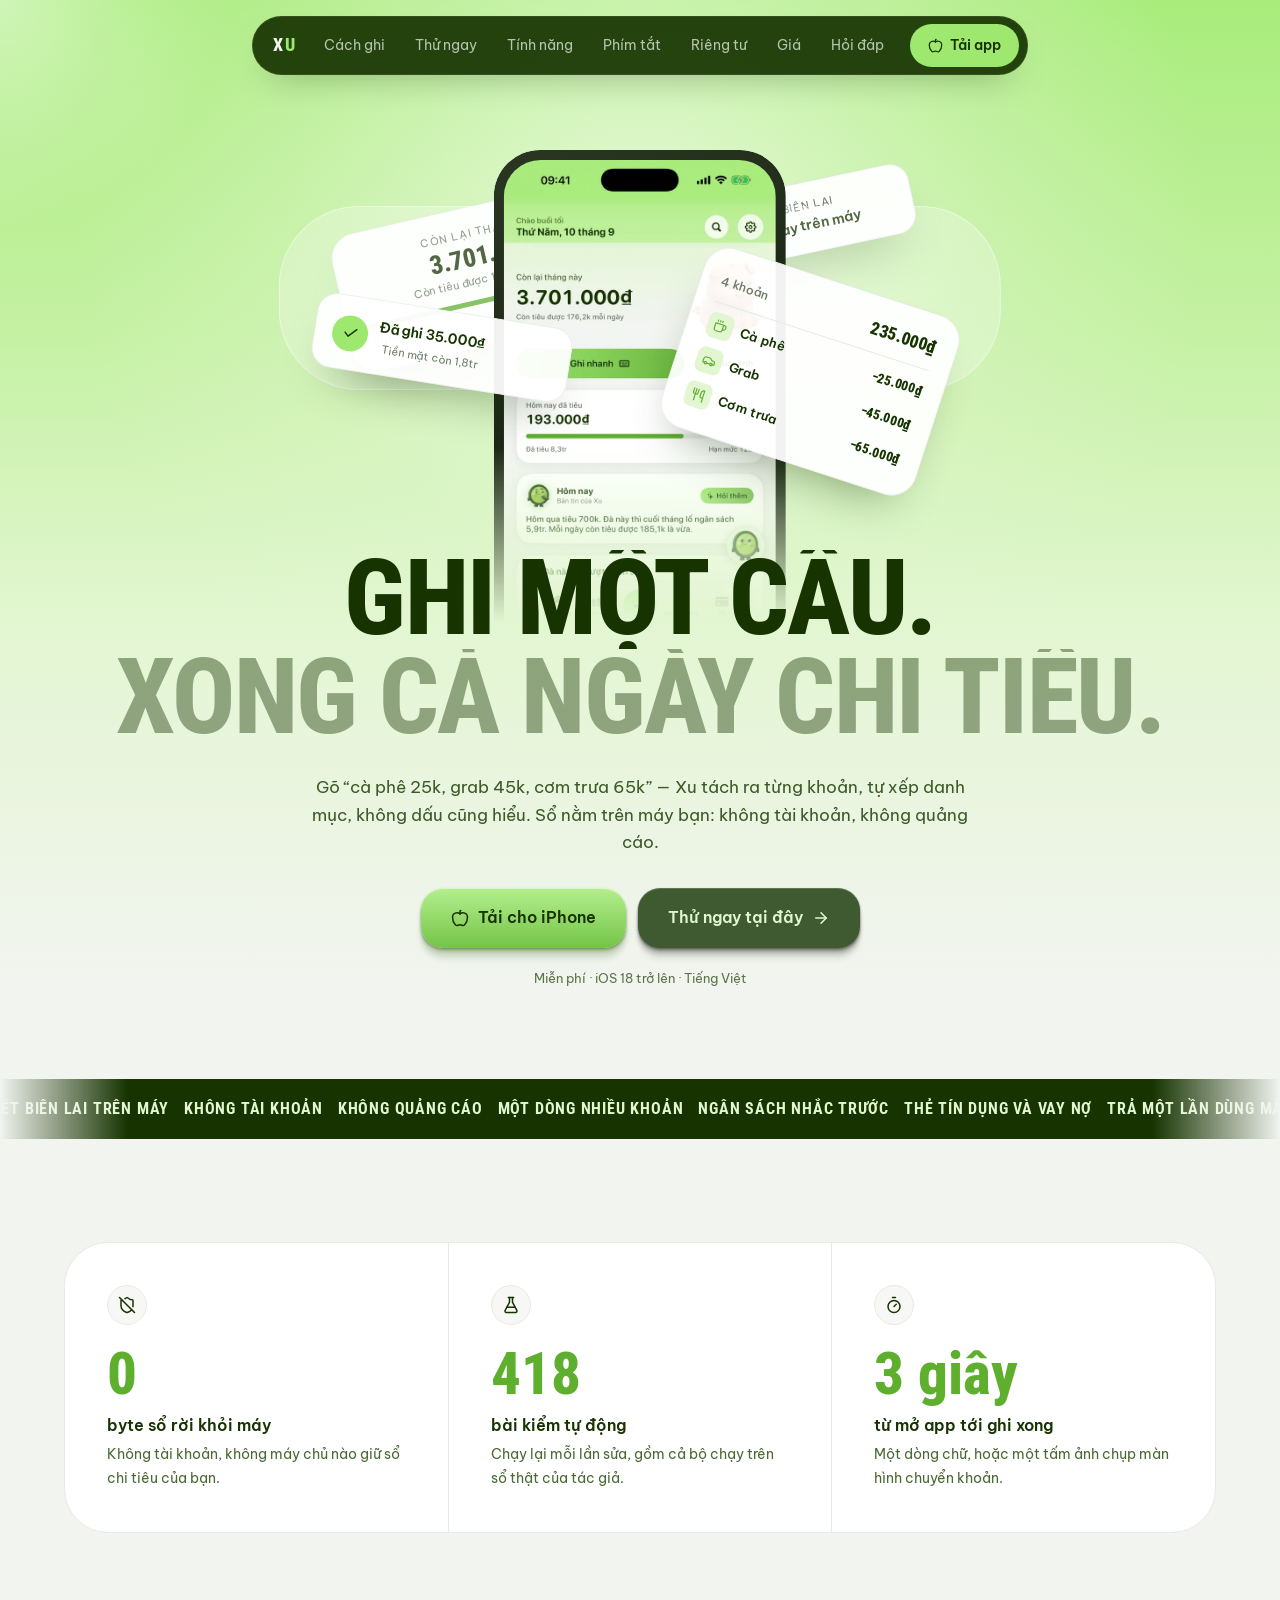
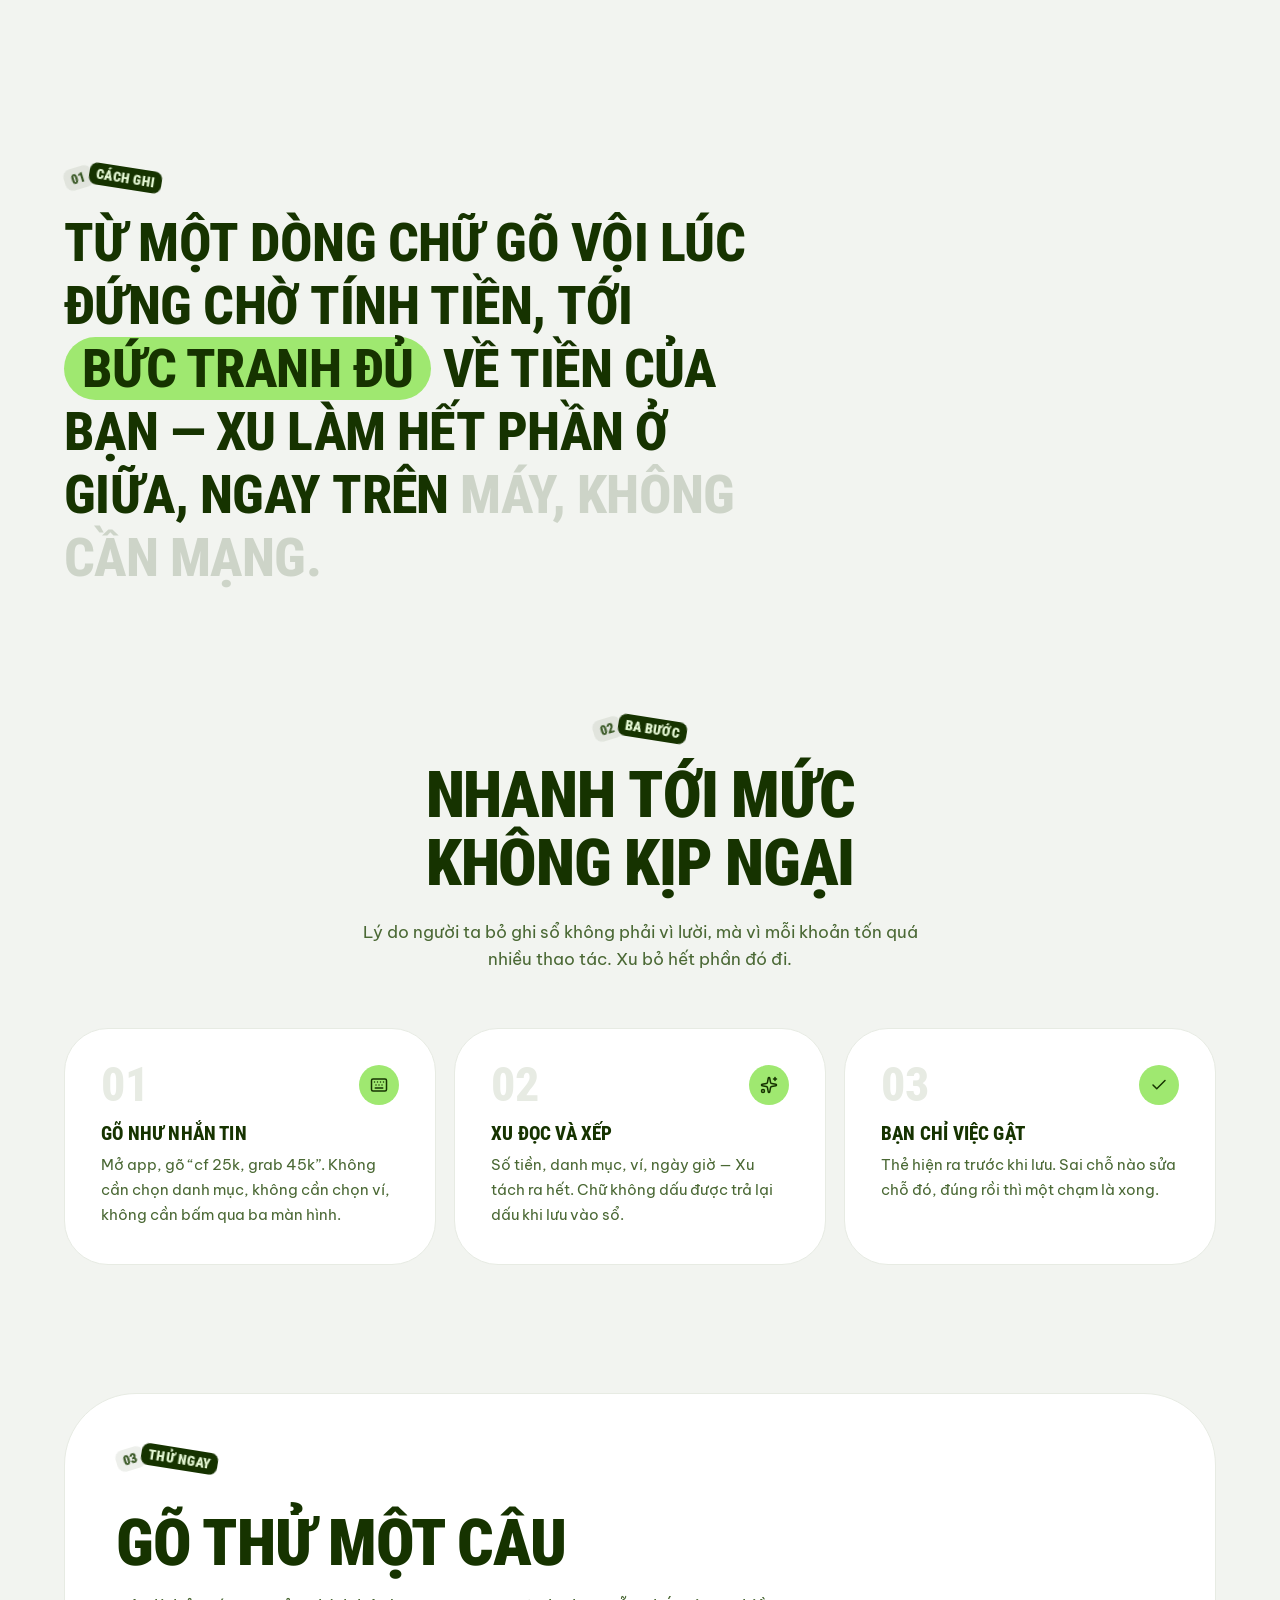
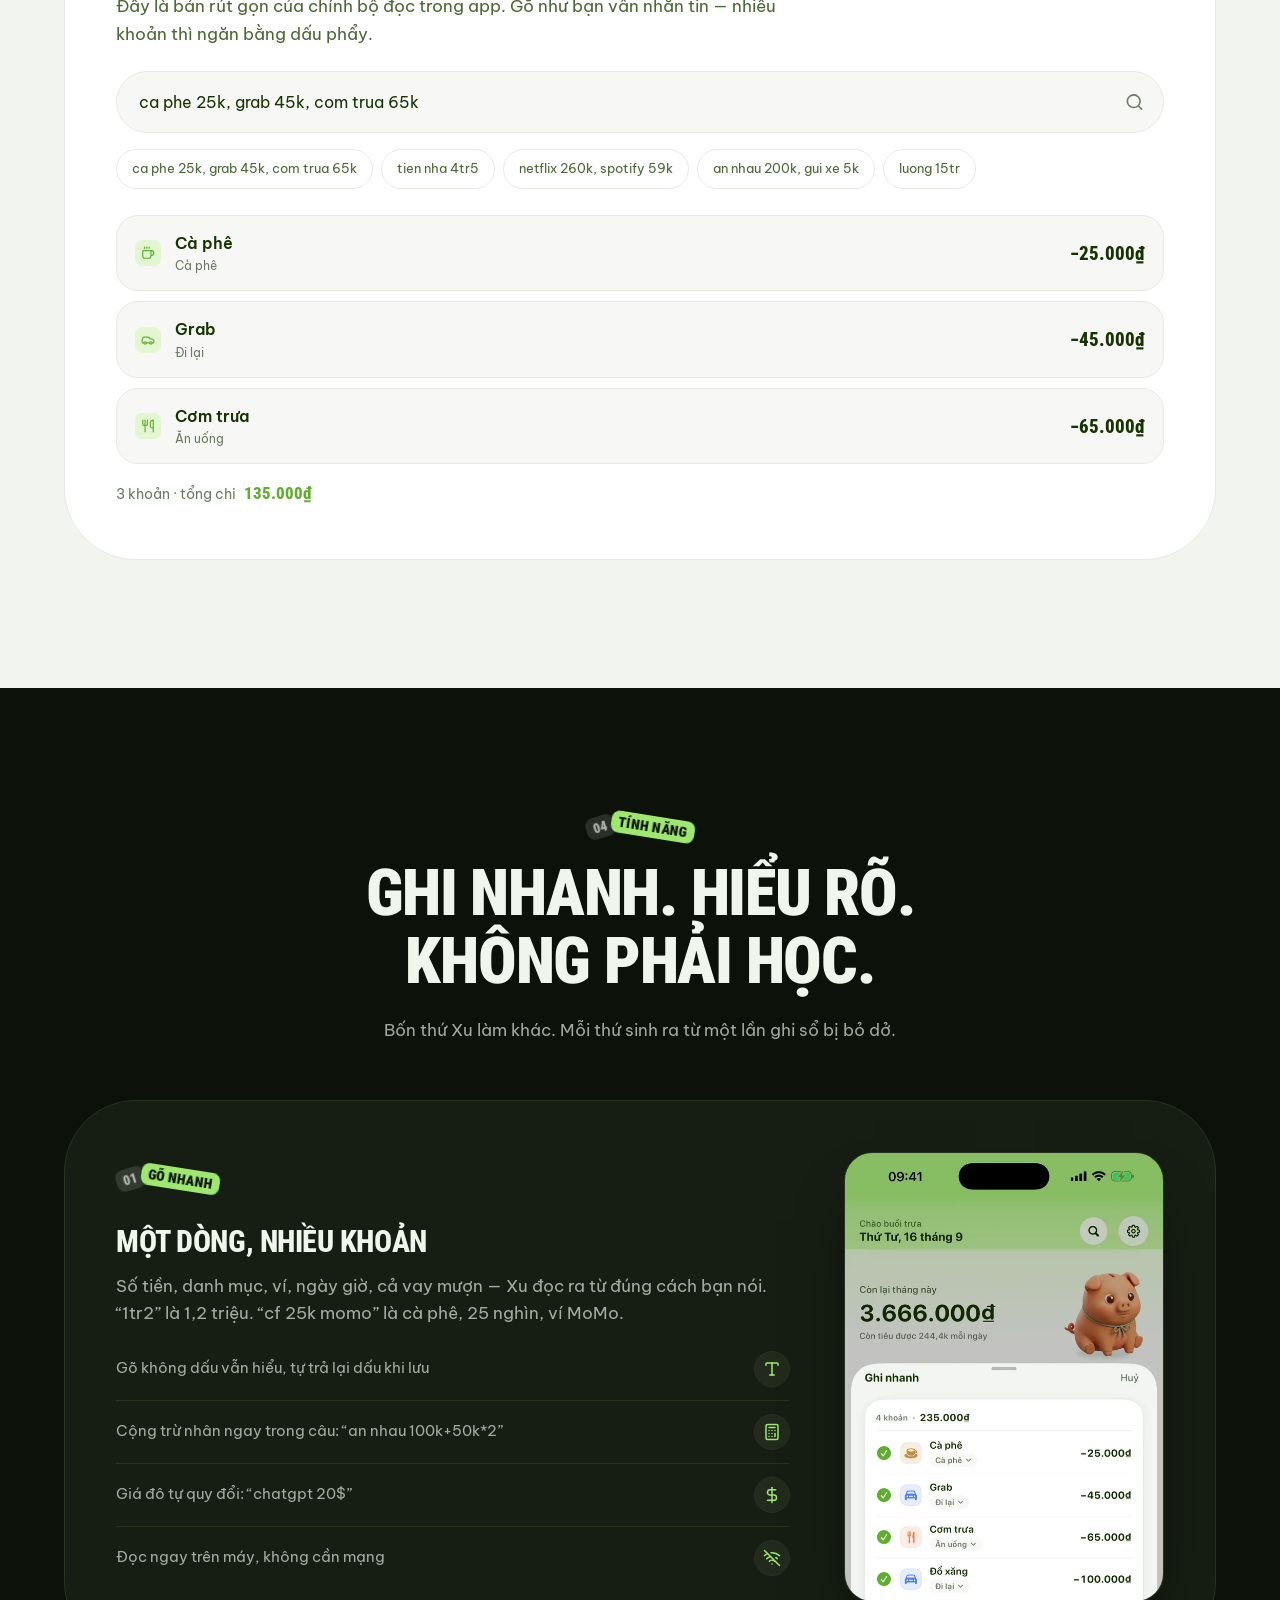
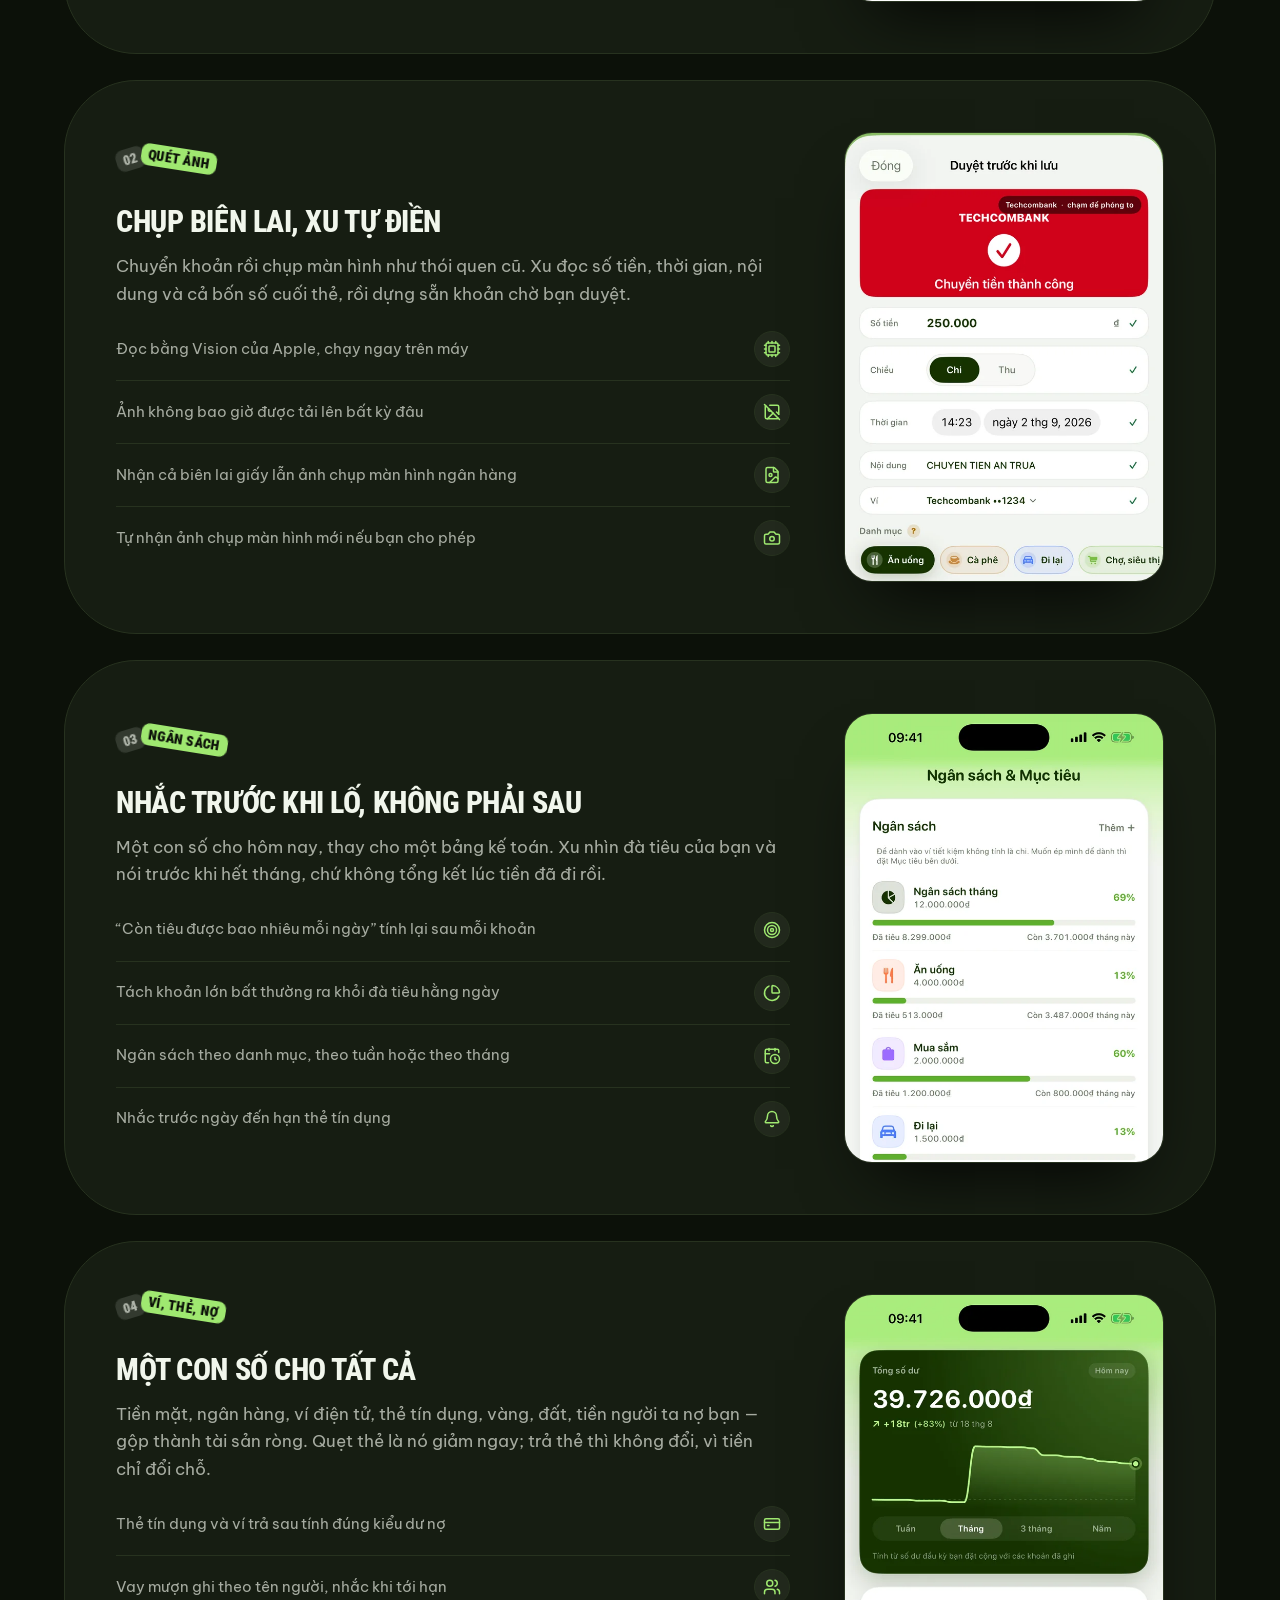
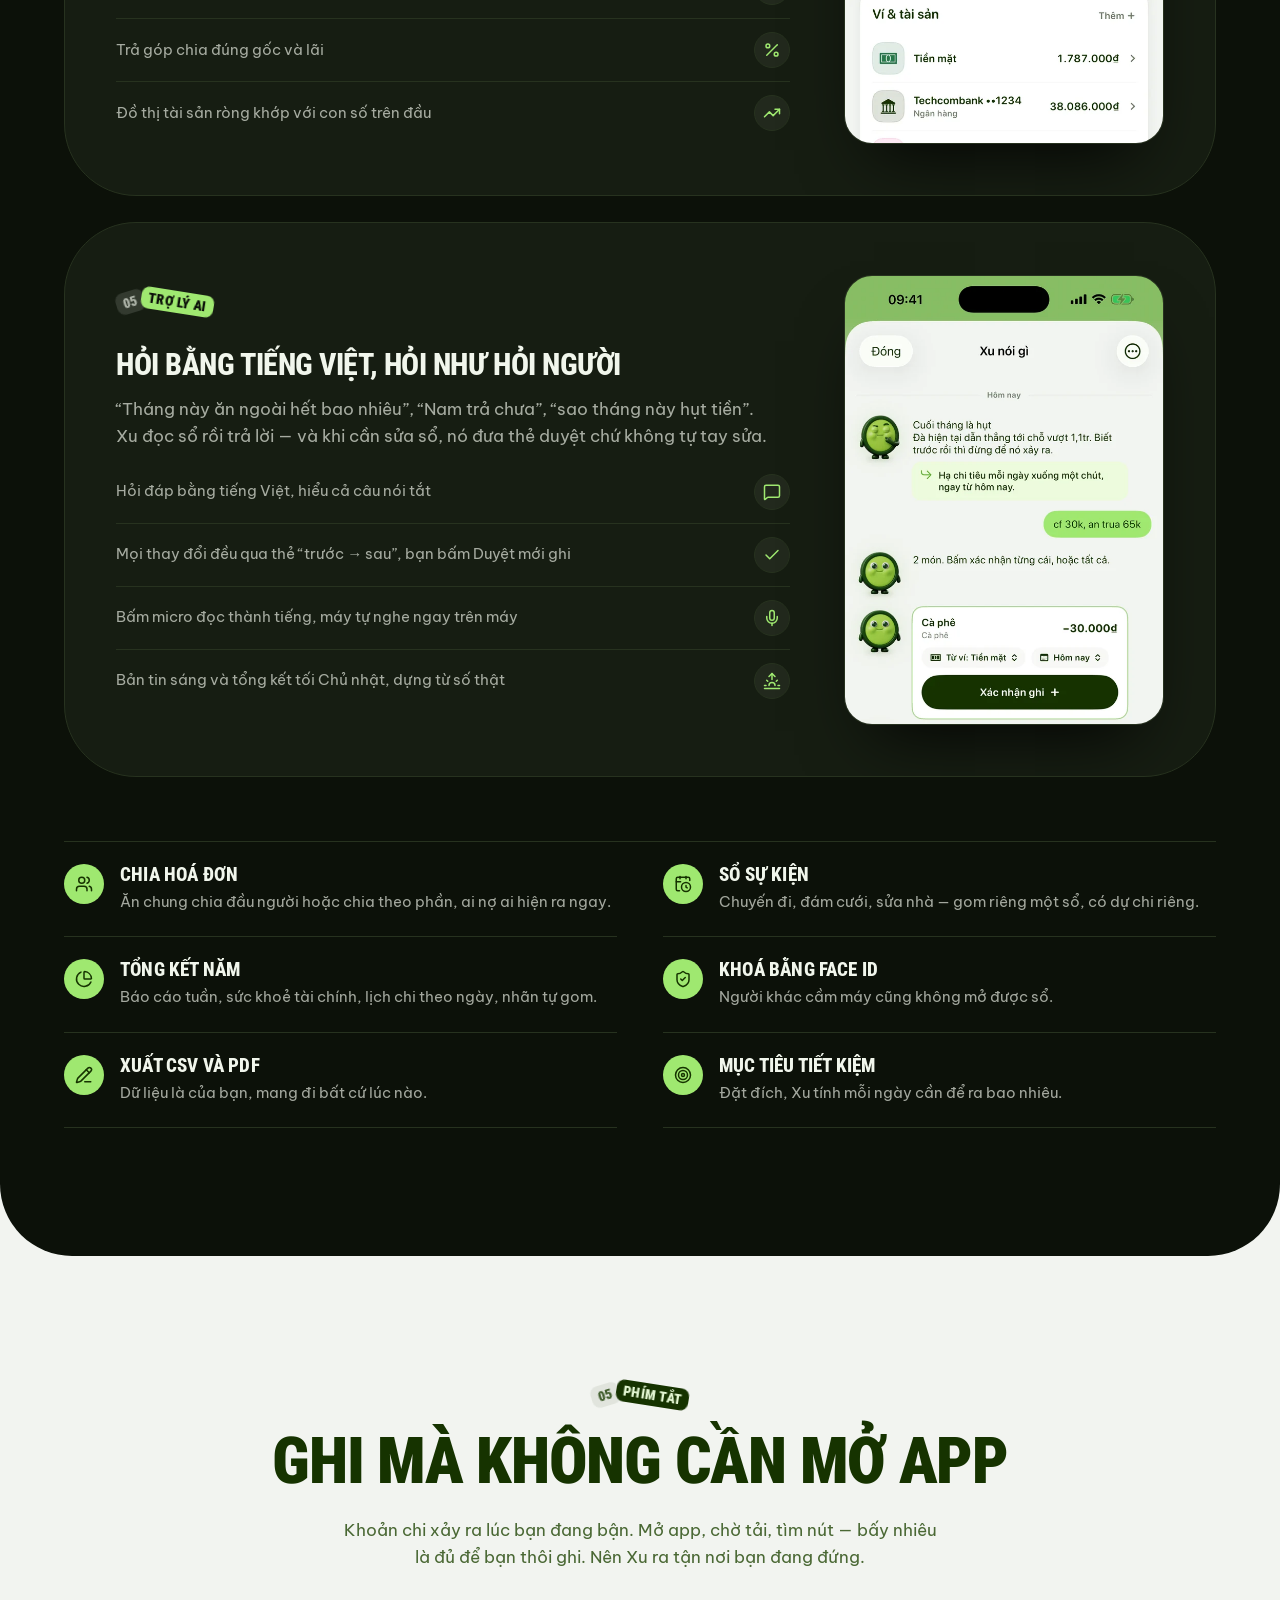
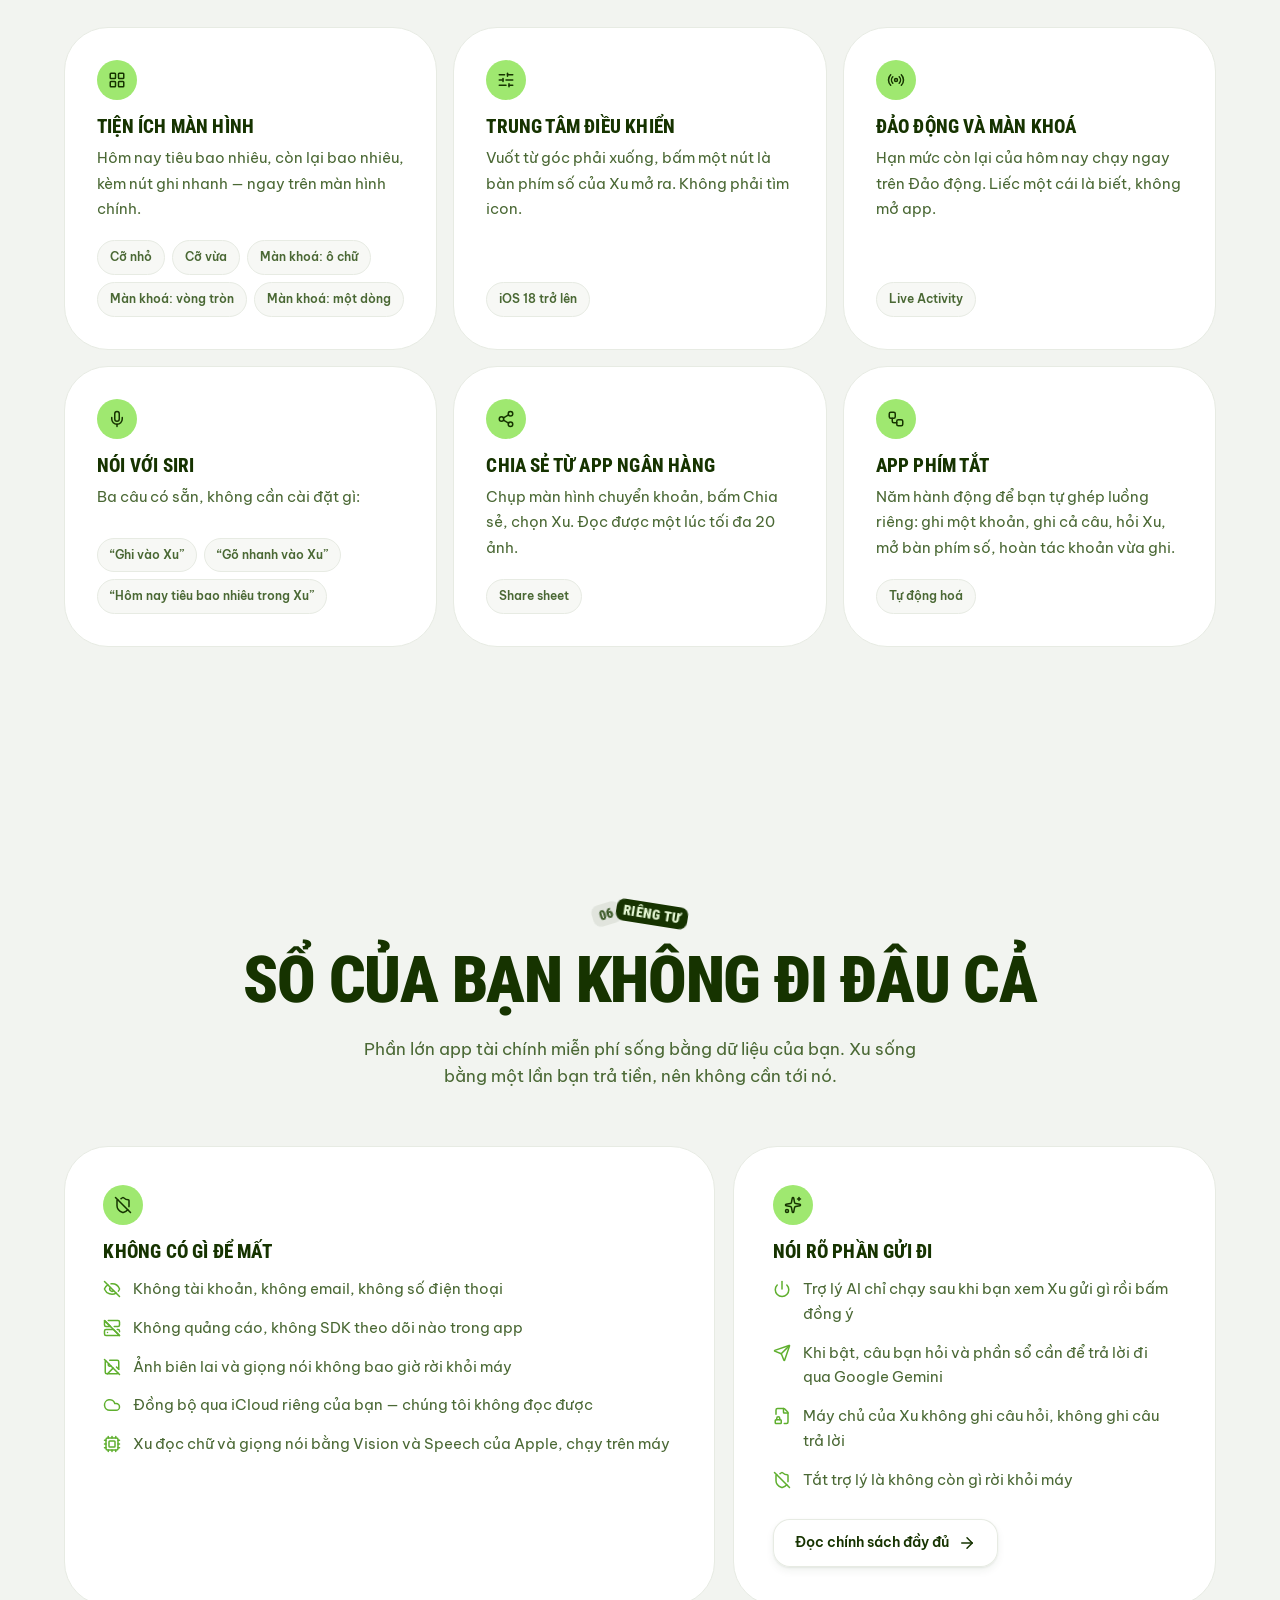
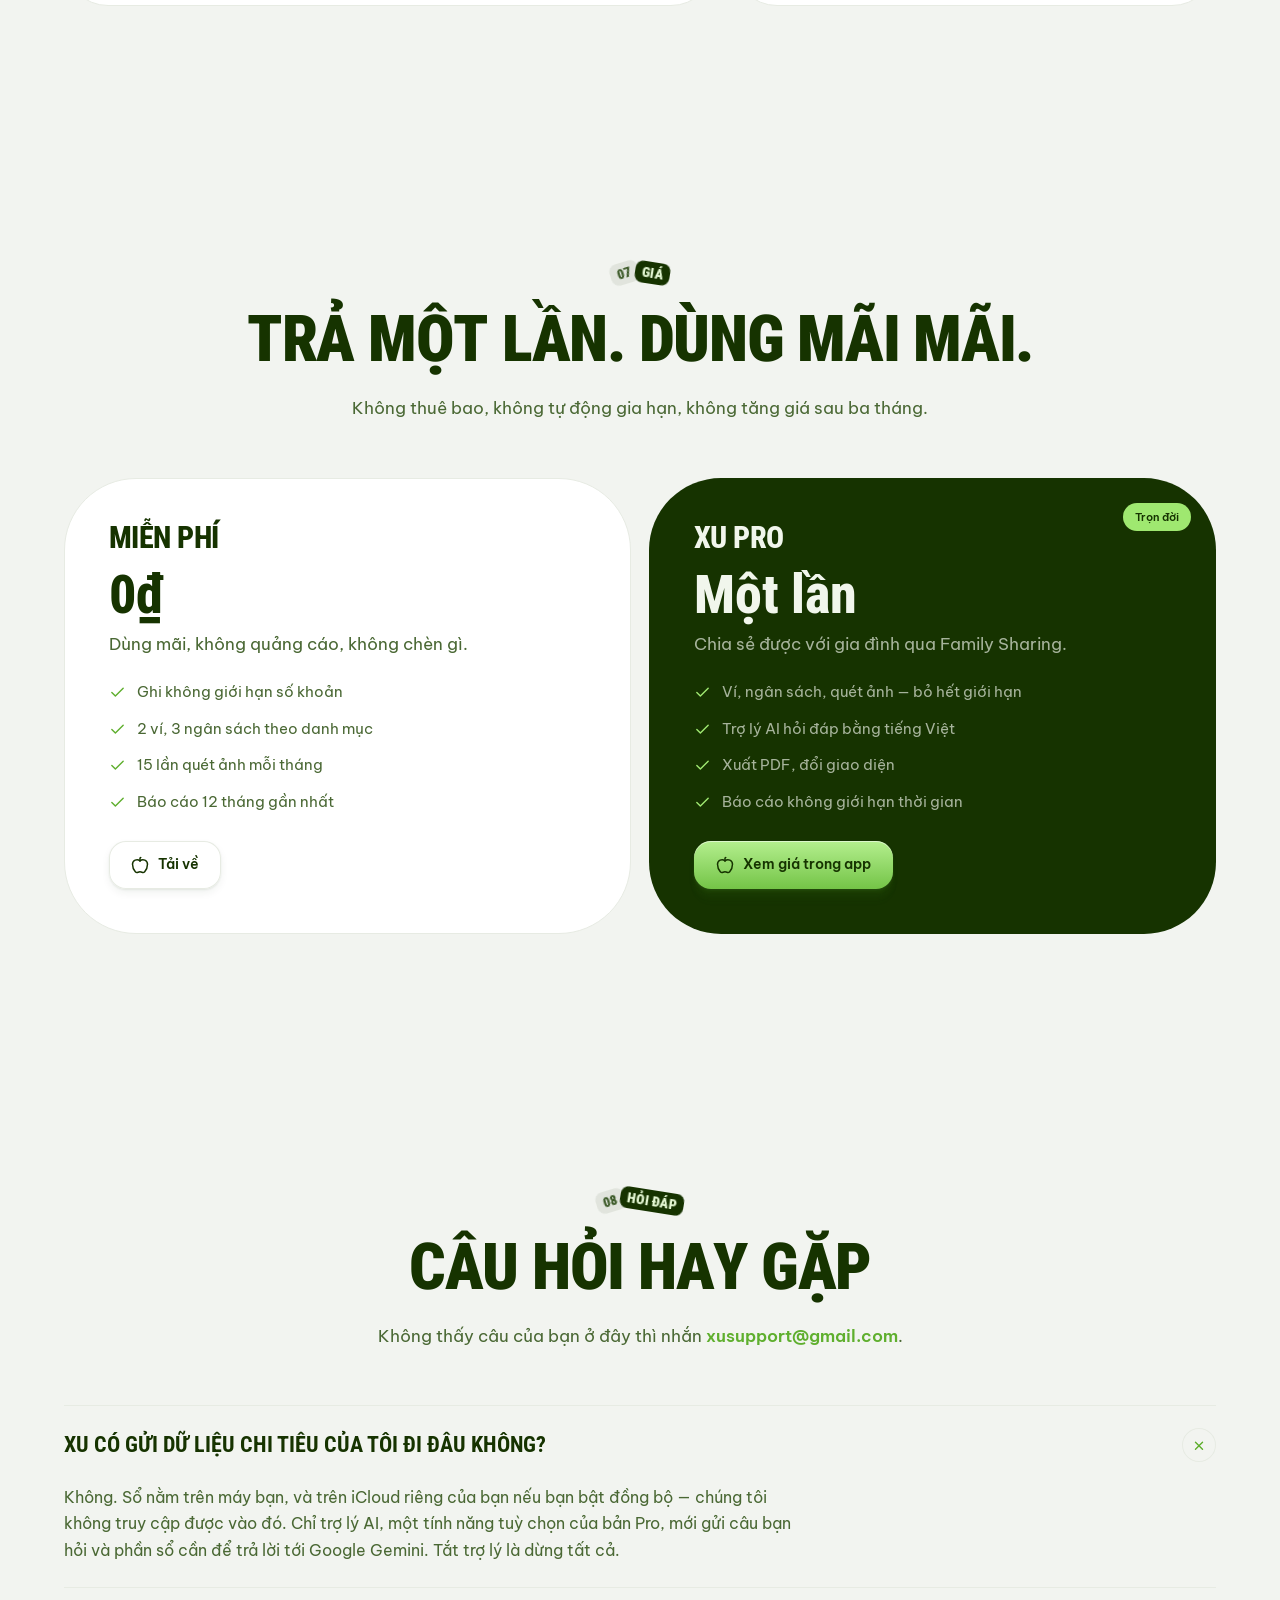
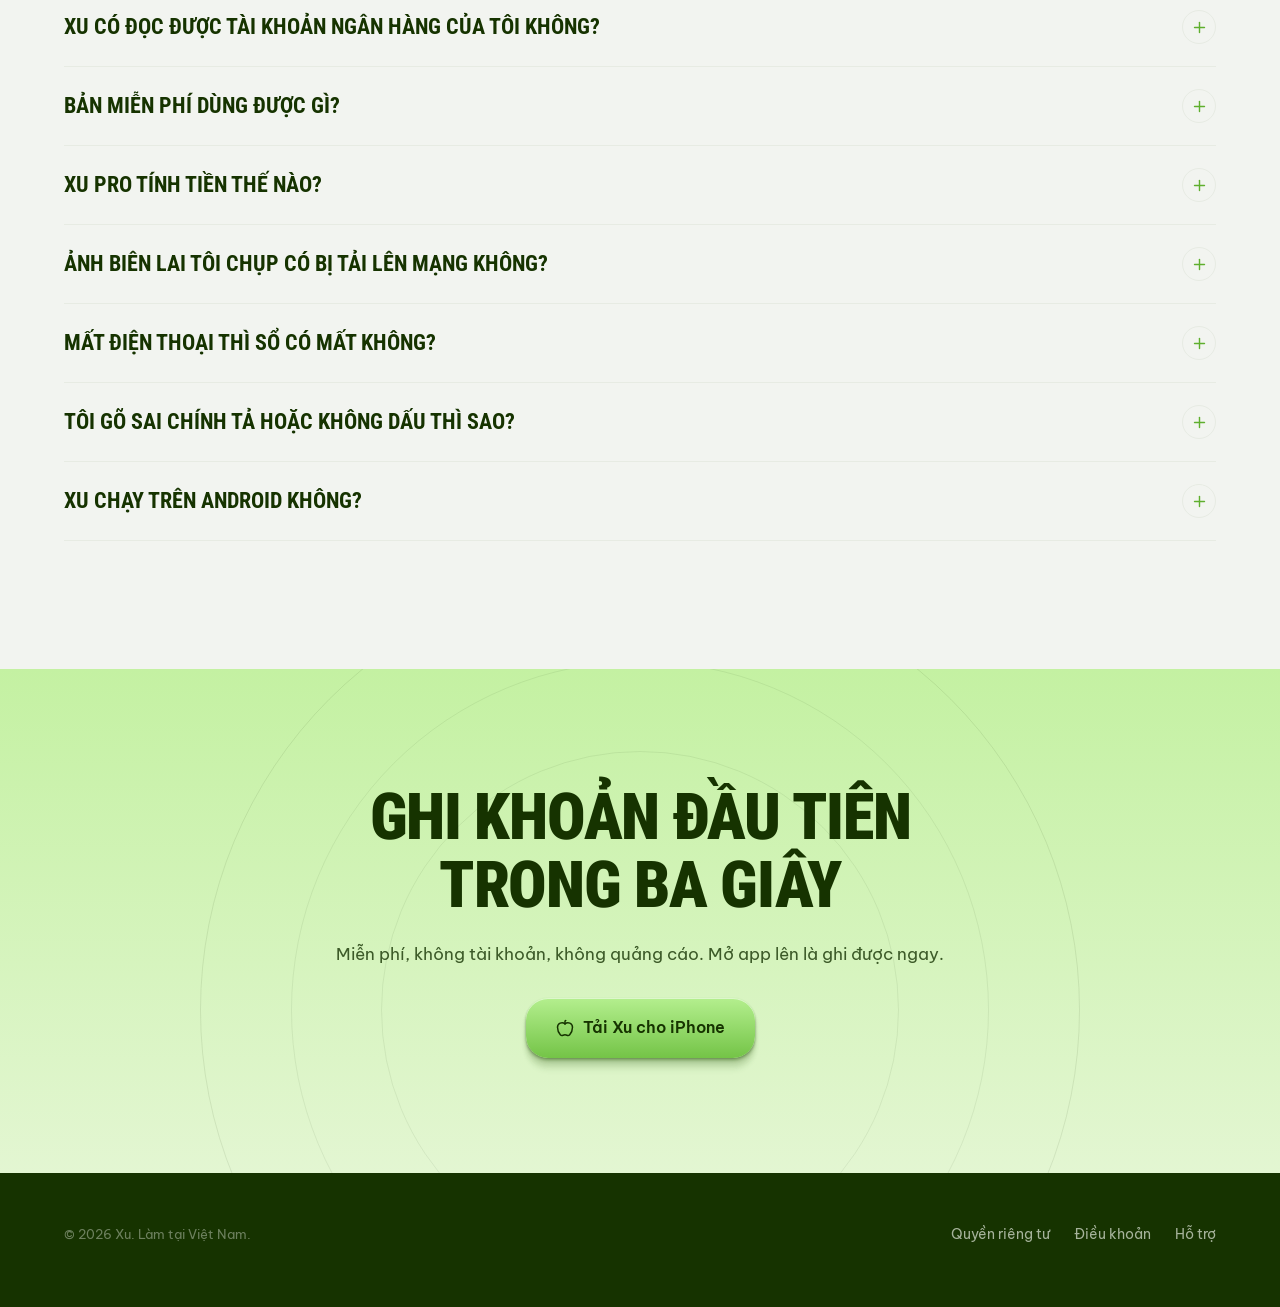
==== commit 86500eff: "Nút tải trỏ thẳng App Store" ====
--- a/index.html
+++ b/index.html
@@ -91,11 +91,11 @@
   ]
 }
 </script>
-  <script type="module" crossorigin src="./assets/index-DnamtphY.js"></script>
-  <link rel="modulepreload" crossorigin href="./assets/Bottom-CiGbA-y1.js">
+  <script type="module" crossorigin src="./assets/index-Do7f0Uj-.js"></script>
+  <link rel="modulepreload" crossorigin href="./assets/Bottom-DfuT7BF1.js">
   <link rel="stylesheet" crossorigin href="./assets/style-CARMYZ4z.css">
 </head>
 <body>
-<div id="root"><link rel="preload" as="image" href="./img/hom-nay.webp" fetchPriority="high"/><div class="grain" aria-hidden="true"></div><div class="progress" style="transform:scaleX(0)"></div><header class="nav"><div class="nav-pill"><a href="#" class="nav-brand" aria-label="Xu, về đầu trang">X<i>u</i></a><nav class="nav-links"><a href="#cach-ghi">Cách ghi</a><a href="#thu">Thử ngay</a><a href="#tinh-nang">Tính năng</a><a href="#phim-tat">Phím tắt</a><a href="#rieng-tu">Riêng tư</a><a href="#gia">Giá</a><a href="#hoi-dap">Hỏi đáp</a></nav><a class="nav-cta" href="#tai"><svg xmlns="http://www.w3.org/2000/svg" width="24" height="24" viewBox="0 0 24 24" fill="none" stroke="currentColor" stroke-width="2" stroke-linecap="round" stroke-linejoin="round" class="lucide lucide-apple" aria-hidden="true"><path d="M12 6.528V3a1 1 0 0 1 1-1h0"></path><path d="M18.237 21A15 15 0 0 0 22 11a6 6 0 0 0-10-4.472A6 6 0 0 0 2 11a15.1 15.1 0 0 0 3.763 10 3 3 0 0 0 3.648.648 5.5 5.5 0 0 1 5.178 0A3 3 0 0 0 18.237 21"></path></svg> Tải app</a></div></header><main><section class="hero"><div class="hero-orb"></div><div class="hero-art"><div class="stage-inner"><div class="hcard hcard-lg" style="left:-20%;top:14%;width:72%;z-index:1;opacity:0;transform:translateY(46px) scale(0.93) rotate(-23.400000000000002deg)"><div><div class="hcard-k">Còn lại tháng này</div><div class="hcard-v">3.701.000₫</div><div class="hcard-sub">Còn tiêu được 176,2k mỗi ngày</div><div class="hbar"><i style="width:69%"></i></div><div class="hcard-foot"><span>Đã tiêu 8,3tr</span><span>Hạn mức 12tr</span></div></div></div><div class="hcard " style="left:56%;top:9%;width:58%;z-index:1;opacity:0;transform:translateY(46px) scale(0.93) rotate(-21.6deg)"><div><div class="hcard-row"><span class="chip-ic on"><svg xmlns="http://www.w3.org/2000/svg" width="24" height="24" viewBox="0 0 24 24" fill="none" stroke="currentColor" stroke-width="2" stroke-linecap="round" stroke-linejoin="round" class="lucide lucide-scan-line" aria-hidden="true"><path d="M3 7V5a2 2 0 0 1 2-2h2"></path><path d="M17 3h2a2 2 0 0 1 2 2v2"></path><path d="M21 17v2a2 2 0 0 1-2 2h-2"></path><path d="M7 21H5a2 2 0 0 1-2-2v-2"></path><path d="M7 12h10"></path></svg></span><div><div class="hcard-k">Ảnh biên lai</div><div class="hcard-t">Đọc ngay trên máy</div></div></div></div></div><div class="stage-glass" aria-hidden="true"></div><div class="phone" style="opacity:0;transform:translateY(56px) scale(0.96)"><div class="phone-screen"><img src="./img/hom-nay.webp" width="620" height="1122" fetchPriority="high" alt="Màn hình Hôm nay của Xu: số tiền còn lại trong tháng và số tiền tiêu được mỗi ngày"/></div></div><div class="hcard hcard-lg" style="left:58%;top:34%;width:62%;z-index:4;opacity:0;transform:translateY(46px) scale(0.93) rotate(32.4deg)"><div><div class="hcard-top"><b>4 khoản</b><span>235.000₫</span></div><div class="hrow"><span class="hrow-ic"><svg xmlns="http://www.w3.org/2000/svg" width="24" height="24" viewBox="0 0 24 24" fill="none" stroke="currentColor" stroke-width="2" stroke-linecap="round" stroke-linejoin="round" class="lucide lucide-coffee" aria-hidden="true"><path d="M10 2v2"></path><path d="M14 2v2"></path><path d="M16 8a1 1 0 0 1 1 1v8a4 4 0 0 1-4 4H7a4 4 0 0 1-4-4V9a1 1 0 0 1 1-1h14a4 4 0 1 1 0 8h-1"></path><path d="M6 2v2"></path></svg></span><span class="hrow-nm">Cà phê</span><span class="hrow-amt">−25.000₫</span></div><div class="hrow"><span class="hrow-ic"><svg xmlns="http://www.w3.org/2000/svg" width="24" height="24" viewBox="0 0 24 24" fill="none" stroke="currentColor" stroke-width="2" stroke-linecap="round" stroke-linejoin="round" class="lucide lucide-car" aria-hidden="true"><path d="M19 17h2c.6 0 1-.4 1-1v-3c0-.9-.7-1.7-1.5-1.9C18.7 10.6 16 10 16 10s-1.3-1.4-2.2-2.3c-.5-.4-1.1-.7-1.8-.7H5c-.6 0-1.1.4-1.4.9l-1.4 2.9A3.7 3.7 0 0 0 2 12v4c0 .6.4 1 1 1h2"></path><circle cx="7" cy="17" r="2"></circle><path d="M9 17h6"></path><circle cx="17" cy="17" r="2"></circle></svg></span><span class="hrow-nm">Grab</span><span class="hrow-amt">−45.000₫</span></div><div class="hrow"><span class="hrow-ic"><svg xmlns="http://www.w3.org/2000/svg" width="24" height="24" viewBox="0 0 24 24" fill="none" stroke="currentColor" stroke-width="2" stroke-linecap="round" stroke-linejoin="round" class="lucide lucide-utensils lucide-fork-knife" aria-hidden="true"><path d="M3 2v7c0 1.1.9 2 2 2h4a2 2 0 0 0 2-2V2"></path><path d="M7 2v20"></path><path d="M21 15V2a5 5 0 0 0-5 5v6c0 1.1.9 2 2 2h3Zm0 0v7"></path></svg></span><span class="hrow-nm">Cơm trưa</span><span class="hrow-amt">−65.000₫</span></div></div></div><div class="hcard " style="left:-26%;top:40%;width:60%;z-index:4;opacity:0;transform:translateY(46px) scale(0.93) rotate(16.2deg)"><div><div class="hcard-row"><span class="chip-ic on"><svg xmlns="http://www.w3.org/2000/svg" width="24" height="24" viewBox="0 0 24 24" fill="none" stroke="currentColor" stroke-width="2" stroke-linecap="round" stroke-linejoin="round" class="lucide lucide-check" aria-hidden="true"><path d="M20 6 9 17l-5-5"></path></svg></span><div><div class="hcard-t">Đã ghi 35.000₫</div><div class="hcard-sub">Tiền mặt còn 1,8tr</div></div></div></div></div></div></div><div class="wrap hero-copy"><h1><span class="hline"><span class="l1" style="transform:translateY(105%)">Ghi một câu.</span></span><span class="hline"><span class="l2" style="transform:translateY(105%)">Xong cả ngày chi tiêu.</span></span></h1><p class="lede" style="opacity:0;transform:translateY(18px)">Gõ “cà phê 25k, grab 45k, cơm trưa 65k” — Xu tách ra từng khoản, tự xếp danh mục, không dấu cũng hiểu. Sổ nằm trên máy bạn: không tài khoản, không quảng cáo.</p><div class="hero-actions" style="opacity:0;transform:translateY(18px)"><div style="display:inline-flex;transform:none"><a class="btn btn-lime btn-lg" href="#tai"><svg xmlns="http://www.w3.org/2000/svg" width="24" height="24" viewBox="0 0 24 24" fill="none" stroke="currentColor" stroke-width="2" stroke-linecap="round" stroke-linejoin="round" class="lucide lucide-apple" aria-hidden="true"><path d="M12 6.528V3a1 1 0 0 1 1-1h0"></path><path d="M18.237 21A15 15 0 0 0 22 11a6 6 0 0 0-10-4.472A6 6 0 0 0 2 11a15.1 15.1 0 0 0 3.763 10 3 3 0 0 0 3.648.648 5.5 5.5 0 0 1 5.178 0A3 3 0 0 0 18.237 21"></path></svg> Tải cho iPhone</a></div><div style="display:inline-flex;transform:none"><a class="btn btn-dark btn-lg" href="#thu">Thử ngay tại đây <svg xmlns="http://www.w3.org/2000/svg" width="24" height="24" viewBox="0 0 24 24" fill="none" stroke="currentColor" stroke-width="2" stroke-linecap="round" stroke-linejoin="round" class="lucide lucide-arrow-right" aria-hidden="true"><path d="M5 12h14"></path><path d="m12 5 7 7-7 7"></path></svg></a></div></div><p class="hero-note" style="opacity:0">Miễn phí · iOS 18 trở lên · Tiếng Việt</p></div></section><div class="marquee"><div class="marquee-track"><div class="marquee-item" aria-hidden="true"><span>gõ không dấu vẫn hiểu</span><span>quét biên lai trên máy</span><span>không tài khoản</span><span>không quảng cáo</span><span>một dòng nhiều khoản</span><span>ngân sách nhắc trước</span><span>thẻ tín dụng và vay nợ</span><span>trả một lần dùng mãi</span></div><div class="marquee-item" aria-hidden="true"><span>gõ không dấu vẫn hiểu</span><span>quét biên lai trên máy</span><span>không tài khoản</span><span>không quảng cáo</span><span>một dòng nhiều khoản</span><span>ngân sách nhắc trước</span><span>thẻ tín dụng và vay nợ</span><span>trả một lần dùng mãi</span></div></div></div><section class="sec" style="padding-block:clamp(60px, 8vw, 110px)"><div class="wrap"><div class="stats" style="opacity:0;transform:translateY(26px)"><div class="stat"><div class="chip-ic"><svg xmlns="http://www.w3.org/2000/svg" width="24" height="24" viewBox="0 0 24 24" fill="none" stroke="currentColor" stroke-width="2" stroke-linecap="round" stroke-linejoin="round" class="lucide lucide-shield-off" aria-hidden="true"><path d="m2 2 20 20"></path><path d="M5 5a1 1 0 0 0-1 1v7c0 5 3.5 7.5 7.67 8.94a1 1 0 0 0 .67.01c2.35-.82 4.48-1.97 5.9-3.71"></path><path d="M9.309 3.652A12.252 12.252 0 0 0 11.24 2.28a1.17 1.17 0 0 1 1.52 0C14.51 3.81 17 5 19 5a1 1 0 0 1 1 1v7a9.784 9.784 0 0 1-.08 1.264"></path></svg></div><div class="n">0</div><div class="t">byte sổ rời khỏi máy</div><div class="d">Không tài khoản, không máy chủ nào giữ sổ chi tiêu của bạn.</div></div><div class="stat"><div class="chip-ic"><svg xmlns="http://www.w3.org/2000/svg" width="24" height="24" viewBox="0 0 24 24" fill="none" stroke="currentColor" stroke-width="2" stroke-linecap="round" stroke-linejoin="round" class="lucide lucide-flask-conical" aria-hidden="true"><path d="M14 2v6a2 2 0 0 0 .245.96l5.51 10.08A2 2 0 0 1 18 22H6a2 2 0 0 1-1.755-2.96l5.51-10.08A2 2 0 0 0 10 8V2"></path><path d="M6.453 15h11.094"></path><path d="M8.5 2h7"></path></svg></div><div class="n"><span>418</span></div><div class="t">bài kiểm tự động</div><div class="d">Chạy lại mỗi lần sửa, gồm cả bộ chạy trên sổ thật của tác giả.</div></div><div class="stat"><div class="chip-ic"><svg xmlns="http://www.w3.org/2000/svg" width="24" height="24" viewBox="0 0 24 24" fill="none" stroke="currentColor" stroke-width="2" stroke-linecap="round" stroke-linejoin="round" class="lucide lucide-timer" aria-hidden="true"><line x1="10" x2="14" y1="2" y2="2"></line><line x1="12" x2="15" y1="14" y2="11"></line><circle cx="12" cy="14" r="8"></circle></svg></div><div class="n">3 giây</div><div class="t">từ mở app tới ghi xong</div><div class="d">Một dòng chữ, hoặc một tấm ảnh chụp màn hình chuyển khoản.</div></div></div></div></section><section class="sec" id="cach-ghi"><div class="wrap"><div class="shead-tags" style="opacity:0;transform:translateY(26px)"><span class="stag stag-num">01</span><span class="stag stag-name">Cách ghi</span></div><p class="story"><span class="w" style="opacity:0.16">Từ</span> <span class="w" style="opacity:0.16">một</span> <span class="w" style="opacity:0.16">dòng</span> <span class="w" style="opacity:0.16">chữ</span> <span class="w" style="opacity:0.16">gõ</span> <span class="w" style="opacity:0.16">vội</span> <span class="w" style="opacity:0.16">lúc</span> <span class="w" style="opacity:0.16">đứng</span> <span class="w" style="opacity:0.16">chờ</span> <span class="w" style="opacity:0.16">tính</span> <span class="w" style="opacity:0.16">tiền,</span> <span class="w" style="opacity:0.16">tới</span> <span class="w" style="opacity:0.16"><span class="pill">bức tranh đủ</span></span> <span class="w" style="opacity:0.16">về</span> <span class="w" style="opacity:0.16">tiền</span> <span class="w" style="opacity:0.16">của</span> <span class="w" style="opacity:0.16">bạn</span> <span class="w" style="opacity:0.16">—</span> <span class="w" style="opacity:0.16">Xu</span> <span class="w" style="opacity:0.16">làm</span> <span class="w" style="opacity:0.16">hết</span> <span class="w" style="opacity:0.16">phần</span> <span class="w" style="opacity:0.16">ở</span> <span class="w" style="opacity:0.16">giữa,</span> <span class="w" style="opacity:0.16">ngay</span> <span class="w" style="opacity:0.16">trên</span> <span class="w" style="opacity:0.16">máy,</span> <span class="w" style="opacity:0.16">không</span> <span class="w" style="opacity:0.16">cần</span> <span class="w" style="opacity:0.16">mạng.</span> </p></div></section><section class="sec" style="padding-top:0"><div class="wrap"><header class="shead"><div class="shead-tags"><span class="stag stag-num">02</span><span class="stag stag-name">Ba bước</span></div><h2><span class="wword"><span class="wch" style="opacity:0;filter:blur(9px);transform:translateY(0.22em)">N</span><span class="wch" style="opacity:0;filter:blur(9px);transform:translateY(0.22em)">h</span><span class="wch" style="opacity:0;filter:blur(9px);transform:translateY(0.22em)">a</span><span class="wch" style="opacity:0;filter:blur(9px);transform:translateY(0.22em)">n</span><span class="wch" style="opacity:0;filter:blur(9px);transform:translateY(0.22em)">h</span></span> <span class="wword"><span class="wch" style="opacity:0;filter:blur(9px);transform:translateY(0.22em)">t</span><span class="wch" style="opacity:0;filter:blur(9px);transform:translateY(0.22em)">ớ</span><span class="wch" style="opacity:0;filter:blur(9px);transform:translateY(0.22em)">i</span></span> <span class="wword"><span class="wch" style="opacity:0;filter:blur(9px);transform:translateY(0.22em)">m</span><span class="wch" style="opacity:0;filter:blur(9px);transform:translateY(0.22em)">ứ</span><span class="wch" style="opacity:0;filter:blur(9px);transform:translateY(0.22em)">c</span></span> <span class="wword"><span class="wch" style="opacity:0;filter:blur(9px);transform:translateY(0.22em)">k</span><span class="wch" style="opacity:0;filter:blur(9px);transform:translateY(0.22em)">h</span><span class="wch" style="opacity:0;filter:blur(9px);transform:translateY(0.22em)">ô</span><span class="wch" style="opacity:0;filter:blur(9px);transform:translateY(0.22em)">n</span><span class="wch" style="opacity:0;filter:blur(9px);transform:translateY(0.22em)">g</span></span> <span class="wword"><span class="wch" style="opacity:0;filter:blur(9px);transform:translateY(0.22em)">k</span><span class="wch" style="opacity:0;filter:blur(9px);transform:translateY(0.22em)">ị</span><span class="wch" style="opacity:0;filter:blur(9px);transform:translateY(0.22em)">p</span></span> <span class="wword"><span class="wch" style="opacity:0;filter:blur(9px);transform:translateY(0.22em)">n</span><span class="wch" style="opacity:0;filter:blur(9px);transform:translateY(0.22em)">g</span><span class="wch" style="opacity:0;filter:blur(9px);transform:translateY(0.22em)">ạ</span><span class="wch" style="opacity:0;filter:blur(9px);transform:translateY(0.22em)">i</span></span></h2><p class="lede shead-lede" style="opacity:0;transform:translateY(14px)">Lý do người ta bỏ ghi sổ không phải vì lười, mà vì mỗi khoản tốn quá nhiều thao tác. Xu bỏ hết phần đó đi.</p></header><div class="steps"><div class="step" style="opacity:0;transform:translateY(26px)"><div class="step-top"><div class="num">01</div><div class="chip-ic on"><svg xmlns="http://www.w3.org/2000/svg" width="24" height="24" viewBox="0 0 24 24" fill="none" stroke="currentColor" stroke-width="2" stroke-linecap="round" stroke-linejoin="round" class="lucide lucide-keyboard" aria-hidden="true"><path d="M10 8h.01"></path><path d="M12 12h.01"></path><path d="M14 8h.01"></path><path d="M16 12h.01"></path><path d="M18 8h.01"></path><path d="M6 8h.01"></path><path d="M7 16h10"></path><path d="M8 12h.01"></path><rect width="20" height="16" x="2" y="4" rx="2"></rect></svg></div></div><h4>Gõ như nhắn tin</h4><p>Mở app, gõ “cf 25k, grab 45k”. Không cần chọn danh mục, không cần chọn ví, không cần bấm qua ba màn hình.</p></div><div class="step" style="opacity:0;transform:translateY(26px)"><div class="step-top"><div class="num">02</div><div class="chip-ic on"><svg xmlns="http://www.w3.org/2000/svg" width="24" height="24" viewBox="0 0 24 24" fill="none" stroke="currentColor" stroke-width="2" stroke-linecap="round" stroke-linejoin="round" class="lucide lucide-sparkles lucide-stars" aria-hidden="true"><path d="M11.017 2.814a1 1 0 0 1 1.966 0l1.051 5.558a2 2 0 0 0 1.594 1.594l5.558 1.051a1 1 0 0 1 0 1.966l-5.558 1.051a2 2 0 0 0-1.594 1.594l-1.051 5.558a1 1 0 0 1-1.966 0l-1.051-5.558a2 2 0 0 0-1.594-1.594l-5.558-1.051a1 1 0 0 1 0-1.966l5.558-1.051a2 2 0 0 0 1.594-1.594z"></path><path d="M20 2v4"></path><path d="M22 4h-4"></path><circle cx="4" cy="20" r="2"></circle></svg></div></div><h4>Xu đọc và xếp</h4><p>Số tiền, danh mục, ví, ngày giờ — Xu tách ra hết. Chữ không dấu được trả lại dấu khi lưu vào sổ.</p></div><div class="step" style="opacity:0;transform:translateY(26px)"><div class="step-top"><div class="num">03</div><div class="chip-ic on"><svg xmlns="http://www.w3.org/2000/svg" width="24" height="24" viewBox="0 0 24 24" fill="none" stroke="currentColor" stroke-width="2" stroke-linecap="round" stroke-linejoin="round" class="lucide lucide-check" aria-hidden="true"><path d="M20 6 9 17l-5-5"></path></svg></div></div><h4>Bạn chỉ việc gật</h4><p>Thẻ hiện ra trước khi lưu. Sai chỗ nào sửa chỗ đó, đúng rồi thì một chạm là xong.</p></div></div></div></section><section class="sec" id="thu" style="padding-top:0"><div class="wrap"><div class="try" style="opacity:0;transform:translateY(26px)"><div class="shead-tags"><span class="stag stag-num">03</span><span class="stag stag-name">Thử ngay</span></div><h2 style="margin:18px 0 14px">Gõ thử một câu</h2><p class="lede">Đây là bản rút gọn của chính bộ đọc trong app. Gõ như bạn vẫn nhắn tin — nhiều khoản thì ngăn bằng dấu phẩy.</p><div class="try-field"><input aria-label="Gõ thử một câu chi tiêu" autoComplete="off" spellCheck="false" placeholder="cà phê 25k, grab 45k" value="ca phe 25k, grab 45k, com trua 65k"/><span class="ic"><svg xmlns="http://www.w3.org/2000/svg" width="24" height="24" viewBox="0 0 24 24" fill="none" stroke="currentColor" stroke-width="2" stroke-linecap="round" stroke-linejoin="round" class="lucide lucide-search" aria-hidden="true"><path d="m21 21-4.34-4.34"></path><circle cx="11" cy="11" r="8"></circle></svg></span></div><div class="try-examples"><button type="button">ca phe 25k, grab 45k, com trua 65k</button><button type="button">tien nha 4tr5</button><button type="button">netflix 260k, spotify 59k</button><button type="button">an nhau 200k, gui xe 5k</button><button type="button">luong 15tr</button></div><div class="try-out"><div class="try-row" style="opacity:1;transform:none"><span class="hrow-ic" aria-hidden="true"><svg xmlns="http://www.w3.org/2000/svg" width="24" height="24" viewBox="0 0 24 24" fill="none" stroke="currentColor" stroke-width="2" stroke-linecap="round" stroke-linejoin="round" class="lucide lucide-coffee" aria-hidden="true"><path d="M10 2v2"></path><path d="M14 2v2"></path><path d="M16 8a1 1 0 0 1 1 1v8a4 4 0 0 1-4 4H7a4 4 0 0 1-4-4V9a1 1 0 0 1 1-1h14a4 4 0 1 1 0 8h-1"></path><path d="M6 2v2"></path></svg></span><div><div class="nm">Cà phê</div><div class="cat">Cà phê</div></div><div class="amt" style="color:var(--ink)">−<!-- -->25.000₫</div></div><div class="try-row" style="opacity:1;transform:none"><span class="hrow-ic" aria-hidden="true"><svg xmlns="http://www.w3.org/2000/svg" width="24" height="24" viewBox="0 0 24 24" fill="none" stroke="currentColor" stroke-width="2" stroke-linecap="round" stroke-linejoin="round" class="lucide lucide-car" aria-hidden="true"><path d="M19 17h2c.6 0 1-.4 1-1v-3c0-.9-.7-1.7-1.5-1.9C18.7 10.6 16 10 16 10s-1.3-1.4-2.2-2.3c-.5-.4-1.1-.7-1.8-.7H5c-.6 0-1.1.4-1.4.9l-1.4 2.9A3.7 3.7 0 0 0 2 12v4c0 .6.4 1 1 1h2"></path><circle cx="7" cy="17" r="2"></circle><path d="M9 17h6"></path><circle cx="17" cy="17" r="2"></circle></svg></span><div><div class="nm">Grab</div><div class="cat">Đi lại</div></div><div class="amt" style="color:var(--ink)">−<!-- -->45.000₫</div></div><div class="try-row" style="opacity:1;transform:none"><span class="hrow-ic" aria-hidden="true"><svg xmlns="http://www.w3.org/2000/svg" width="24" height="24" viewBox="0 0 24 24" fill="none" stroke="currentColor" stroke-width="2" stroke-linecap="round" stroke-linejoin="round" class="lucide lucide-utensils lucide-fork-knife" aria-hidden="true"><path d="M3 2v7c0 1.1.9 2 2 2h4a2 2 0 0 0 2-2V2"></path><path d="M7 2v20"></path><path d="M21 15V2a5 5 0 0 0-5 5v6c0 1.1.9 2 2 2h3Zm0 0v7"></path></svg></span><div><div class="nm">Cơm trưa</div><div class="cat">Ăn uống</div></div><div class="amt" style="color:var(--ink)">−<!-- -->65.000₫</div></div></div><div class="try-sum" style="opacity:0">3<!-- --> khoản · tổng chi <b>135.000₫</b></div></div></div></section><section class="sec dark round-top round-bottom" id="tinh-nang"><div class="wrap"><header class="shead"><div class="shead-tags"><span class="stag stag-num">04</span><span class="stag stag-name">Tính năng</span></div><h2><span class="wword"><span class="wch" style="opacity:0;filter:blur(9px);transform:translateY(0.22em)">G</span><span class="wch" style="opacity:0;filter:blur(9px);transform:translateY(0.22em)">h</span><span class="wch" style="opacity:0;filter:blur(9px);transform:translateY(0.22em)">i</span></span> <span class="wword"><span class="wch" style="opacity:0;filter:blur(9px);transform:translateY(0.22em)">n</span><span class="wch" style="opacity:0;filter:blur(9px);transform:translateY(0.22em)">h</span><span class="wch" style="opacity:0;filter:blur(9px);transform:translateY(0.22em)">a</span><span class="wch" style="opacity:0;filter:blur(9px);transform:translateY(0.22em)">n</span><span class="wch" style="opacity:0;filter:blur(9px);transform:translateY(0.22em)">h</span><span class="wch" style="opacity:0;filter:blur(9px);transform:translateY(0.22em)">.</span></span> <span class="wword"><span class="wch" style="opacity:0;filter:blur(9px);transform:translateY(0.22em)">H</span><span class="wch" style="opacity:0;filter:blur(9px);transform:translateY(0.22em)">i</span><span class="wch" style="opacity:0;filter:blur(9px);transform:translateY(0.22em)">ể</span><span class="wch" style="opacity:0;filter:blur(9px);transform:translateY(0.22em)">u</span></span> <span class="wword"><span class="wch" style="opacity:0;filter:blur(9px);transform:translateY(0.22em)">r</span><span class="wch" style="opacity:0;filter:blur(9px);transform:translateY(0.22em)">õ</span><span class="wch" style="opacity:0;filter:blur(9px);transform:translateY(0.22em)">.</span></span> <span class="wword"><span class="wch" style="opacity:0;filter:blur(9px);transform:translateY(0.22em)">K</span><span class="wch" style="opacity:0;filter:blur(9px);transform:translateY(0.22em)">h</span><span class="wch" style="opacity:0;filter:blur(9px);transform:translateY(0.22em)">ô</span><span class="wch" style="opacity:0;filter:blur(9px);transform:translateY(0.22em)">n</span><span class="wch" style="opacity:0;filter:blur(9px);transform:translateY(0.22em)">g</span></span> <span class="wword"><span class="wch" style="opacity:0;filter:blur(9px);transform:translateY(0.22em)">p</span><span class="wch" style="opacity:0;filter:blur(9px);transform:translateY(0.22em)">h</span><span class="wch" style="opacity:0;filter:blur(9px);transform:translateY(0.22em)">ả</span><span class="wch" style="opacity:0;filter:blur(9px);transform:translateY(0.22em)">i</span></span> <span class="wword"><span class="wch" style="opacity:0;filter:blur(9px);transform:translateY(0.22em)">h</span><span class="wch" style="opacity:0;filter:blur(9px);transform:translateY(0.22em)">ọ</span><span class="wch" style="opacity:0;filter:blur(9px);transform:translateY(0.22em)">c</span><span class="wch" style="opacity:0;filter:blur(9px);transform:translateY(0.22em)">.</span></span></h2><p class="lede shead-lede" style="opacity:0;transform:translateY(14px)">Bốn thứ Xu làm khác. Mỗi thứ sinh ra từ một lần ghi sổ bị bỏ dở.</p></header><div class="stack"><article class="feat" style="top:calc(96px + 0px);z-index:1;opacity:0;transform:translateY(40px)"><div class="feat-grid"><div><div class="shead-tags"><span class="stag stag-num">01</span><span class="stag stag-name">Gõ nhanh</span></div><h3>Một dòng, nhiều khoản</h3><p class="lede">Số tiền, danh mục, ví, ngày giờ, cả vay mượn — Xu đọc ra từ đúng cách bạn nói. “1tr2” là 1,2 triệu. “cf 25k momo” là cà phê, 25 nghìn, ví MoMo.</p><ul><li><span>Gõ không dấu vẫn hiểu, tự trả lại dấu khi lưu</span><span class="chip-ic"><svg xmlns="http://www.w3.org/2000/svg" width="24" height="24" viewBox="0 0 24 24" fill="none" stroke="currentColor" stroke-width="2" stroke-linecap="round" stroke-linejoin="round" class="lucide lucide-type" aria-hidden="true"><path d="M12 4v16"></path><path d="M4 7V5a1 1 0 0 1 1-1h14a1 1 0 0 1 1 1v2"></path><path d="M9 20h6"></path></svg></span></li><li><span>Cộng trừ nhân ngay trong câu: “an nhau 100k+50k*2”</span><span class="chip-ic"><svg xmlns="http://www.w3.org/2000/svg" width="24" height="24" viewBox="0 0 24 24" fill="none" stroke="currentColor" stroke-width="2" stroke-linecap="round" stroke-linejoin="round" class="lucide lucide-calculator" aria-hidden="true"><rect width="16" height="20" x="4" y="2" rx="2"></rect><line x1="8" x2="16" y1="6" y2="6"></line><line x1="16" x2="16" y1="14" y2="18"></line><path d="M16 10h.01"></path><path d="M12 10h.01"></path><path d="M8 10h.01"></path><path d="M12 14h.01"></path><path d="M8 14h.01"></path><path d="M12 18h.01"></path><path d="M8 18h.01"></path></svg></span></li><li><span>Giá đô tự quy đổi: “chatgpt 20$”</span><span class="chip-ic"><svg xmlns="http://www.w3.org/2000/svg" width="24" height="24" viewBox="0 0 24 24" fill="none" stroke="currentColor" stroke-width="2" stroke-linecap="round" stroke-linejoin="round" class="lucide lucide-dollar-sign" aria-hidden="true"><line x1="12" x2="12" y1="2" y2="22"></line><path d="M17 5H9.5a3.5 3.5 0 0 0 0 7h5a3.5 3.5 0 0 1 0 7H6"></path></svg></span></li><li><span>Đọc ngay trên máy, không cần mạng</span><span class="chip-ic"><svg xmlns="http://www.w3.org/2000/svg" width="24" height="24" viewBox="0 0 24 24" fill="none" stroke="currentColor" stroke-width="2" stroke-linecap="round" stroke-linejoin="round" class="lucide lucide-wifi-off" aria-hidden="true"><path d="M12 20h.01"></path><path d="M8.5 16.429a5 5 0 0 1 7 0"></path><path d="M5 12.859a10 10 0 0 1 5.17-2.69"></path><path d="M19 12.859a10 10 0 0 0-2.007-1.523"></path><path d="M2 8.82a15 15 0 0 1 4.177-2.643"></path><path d="M22 8.82a15 15 0 0 0-11.288-3.764"></path><path d="m2 2 20 20"></path></svg></span></li></ul></div><div class="feat-shot"><img src="./img/go-nhanh.webp" width="620" height="1122" loading="lazy" alt="Màn Ghi nhanh của Xu tách một câu thành bốn khoản riêng, mỗi khoản có danh mục"/></div></div></article><article class="feat" style="top:calc(96px + 14px);z-index:2;opacity:0;transform:translateY(40px)"><div class="feat-grid"><div><div class="shead-tags"><span class="stag stag-num">02</span><span class="stag stag-name">Quét ảnh</span></div><h3>Chụp biên lai, Xu tự điền</h3><p class="lede">Chuyển khoản rồi chụp màn hình như thói quen cũ. Xu đọc số tiền, thời gian, nội dung và cả bốn số cuối thẻ, rồi dựng sẵn khoản chờ bạn duyệt.</p><ul><li><span>Đọc bằng Vision của Apple, chạy ngay trên máy</span><span class="chip-ic"><svg xmlns="http://www.w3.org/2000/svg" width="24" height="24" viewBox="0 0 24 24" fill="none" stroke="currentColor" stroke-width="2" stroke-linecap="round" stroke-linejoin="round" class="lucide lucide-cpu" aria-hidden="true"><path d="M12 20v2"></path><path d="M12 2v2"></path><path d="M17 20v2"></path><path d="M17 2v2"></path><path d="M2 12h2"></path><path d="M2 17h2"></path><path d="M2 7h2"></path><path d="M20 12h2"></path><path d="M20 17h2"></path><path d="M20 7h2"></path><path d="M7 20v2"></path><path d="M7 2v2"></path><rect x="4" y="4" width="16" height="16" rx="2"></rect><rect x="8" y="8" width="8" height="8" rx="1"></rect></svg></span></li><li><span>Ảnh không bao giờ được tải lên bất kỳ đâu</span><span class="chip-ic"><svg xmlns="http://www.w3.org/2000/svg" width="24" height="24" viewBox="0 0 24 24" fill="none" stroke="currentColor" stroke-width="2" stroke-linecap="round" stroke-linejoin="round" class="lucide lucide-image-off" aria-hidden="true"><line x1="2" x2="22" y1="2" y2="22"></line><path d="M10.41 10.41a2 2 0 1 1-2.83-2.83"></path><line x1="13.5" x2="6" y1="13.5" y2="21"></line><line x1="18" x2="21" y1="12" y2="15"></line><path d="M3.59 3.59A1.99 1.99 0 0 0 3 5v14a2 2 0 0 0 2 2h14c.55 0 1.052-.22 1.41-.59"></path><path d="M21 15V5a2 2 0 0 0-2-2H9"></path></svg></span></li><li><span>Nhận cả biên lai giấy lẫn ảnh chụp màn hình ngân hàng</span><span class="chip-ic"><svg xmlns="http://www.w3.org/2000/svg" width="24" height="24" viewBox="0 0 24 24" fill="none" stroke="currentColor" stroke-width="2" stroke-linecap="round" stroke-linejoin="round" class="lucide lucide-file-image" aria-hidden="true"><path d="M6 22a2 2 0 0 1-2-2V4a2 2 0 0 1 2-2h8a2.4 2.4 0 0 1 1.704.706l3.588 3.588A2.4 2.4 0 0 1 20 8v12a2 2 0 0 1-2 2z"></path><path d="M14 2v5a1 1 0 0 0 1 1h5"></path><circle cx="10" cy="12" r="2"></circle><path d="m20 17-1.296-1.296a2.41 2.41 0 0 0-3.408 0L9 22"></path></svg></span></li><li><span>Tự nhận ảnh chụp màn hình mới nếu bạn cho phép</span><span class="chip-ic"><svg xmlns="http://www.w3.org/2000/svg" width="24" height="24" viewBox="0 0 24 24" fill="none" stroke="currentColor" stroke-width="2" stroke-linecap="round" stroke-linejoin="round" class="lucide lucide-camera" aria-hidden="true"><path d="M13.997 4a2 2 0 0 1 1.76 1.05l.486.9A2 2 0 0 0 18.003 7H20a2 2 0 0 1 2 2v9a2 2 0 0 1-2 2H4a2 2 0 0 1-2-2V9a2 2 0 0 1 2-2h1.997a2 2 0 0 0 1.759-1.048l.489-.904A2 2 0 0 1 10.004 4z"></path><circle cx="12" cy="13" r="3"></circle></svg></span></li></ul></div><div class="feat-shot"><img src="./img/quet-bien-lai.webp" width="620" height="1122" loading="lazy" alt="Xu đọc ảnh chụp màn hình chuyển khoản và điền sẵn số tiền, thời gian, nội dung"/></div></div></article><article class="feat" style="top:calc(96px + 28px);z-index:3;opacity:0;transform:translateY(40px)"><div class="feat-grid"><div><div class="shead-tags"><span class="stag stag-num">03</span><span class="stag stag-name">Ngân sách</span></div><h3>Nhắc trước khi lố, không phải sau</h3><p class="lede">Một con số cho hôm nay, thay cho một bảng kế toán. Xu nhìn đà tiêu của bạn và nói trước khi hết tháng, chứ không tổng kết lúc tiền đã đi rồi.</p><ul><li><span>“Còn tiêu được bao nhiêu mỗi ngày” tính lại sau mỗi khoản</span><span class="chip-ic"><svg xmlns="http://www.w3.org/2000/svg" width="24" height="24" viewBox="0 0 24 24" fill="none" stroke="currentColor" stroke-width="2" stroke-linecap="round" stroke-linejoin="round" class="lucide lucide-target" aria-hidden="true"><circle cx="12" cy="12" r="10"></circle><circle cx="12" cy="12" r="6"></circle><circle cx="12" cy="12" r="2"></circle></svg></span></li><li><span>Tách khoản lớn bất thường ra khỏi đà tiêu hằng ngày</span><span class="chip-ic"><svg xmlns="http://www.w3.org/2000/svg" width="24" height="24" viewBox="0 0 24 24" fill="none" stroke="currentColor" stroke-width="2" stroke-linecap="round" stroke-linejoin="round" class="lucide lucide-chart-pie lucide-pie-chart" aria-hidden="true"><path d="M21 12c.552 0 1.005-.449.95-.998a10 10 0 0 0-8.953-8.951c-.55-.055-.998.398-.998.95v8a1 1 0 0 0 1 1z"></path><path d="M21.21 15.89A10 10 0 1 1 8 2.83"></path></svg></span></li><li><span>Ngân sách theo danh mục, theo tuần hoặc theo tháng</span><span class="chip-ic"><svg xmlns="http://www.w3.org/2000/svg" width="24" height="24" viewBox="0 0 24 24" fill="none" stroke="currentColor" stroke-width="2" stroke-linecap="round" stroke-linejoin="round" class="lucide lucide-calendar-clock" aria-hidden="true"><path d="M16 14v2.2l1.6 1"></path><path d="M16 2v3"></path><path d="M21 7.338V5a2 2 0 00-2-2H5a2 2 0 00-2 2v14a2 2 0 002 2h2.338"></path><path d="M3 9h5.859"></path><path d="M8 2v3"></path><circle cx="16" cy="16" r="6"></circle></svg></span></li><li><span>Nhắc trước ngày đến hạn thẻ tín dụng</span><span class="chip-ic"><svg xmlns="http://www.w3.org/2000/svg" width="24" height="24" viewBox="0 0 24 24" fill="none" stroke="currentColor" stroke-width="2" stroke-linecap="round" stroke-linejoin="round" class="lucide lucide-bell" aria-hidden="true"><path d="M10.268 21a2 2 0 0 0 3.464 0"></path><path d="M3.262 15.326A1 1 0 0 0 4 17h16a1 1 0 0 0 .74-1.673C19.41 13.956 18 12.499 18 8A6 6 0 0 0 6 8c0 4.499-1.411 5.956-2.738 7.326"></path></svg></span></li></ul></div><div class="feat-shot"><img src="./img/ngan-sach.webp" width="620" height="1122" loading="lazy" alt="Màn Ngân sách của Xu hiện hạn mức từng danh mục và phần còn lại"/></div></div></article><article class="feat" style="top:calc(96px + 42px);z-index:4;opacity:0;transform:translateY(40px)"><div class="feat-grid"><div><div class="shead-tags"><span class="stag stag-num">04</span><span class="stag stag-name">Ví, thẻ, nợ</span></div><h3>Một con số cho tất cả</h3><p class="lede">Tiền mặt, ngân hàng, ví điện tử, thẻ tín dụng, vàng, đất, tiền người ta nợ bạn — gộp thành tài sản ròng. Quẹt thẻ là nó giảm ngay; trả thẻ thì không đổi, vì tiền chỉ đổi chỗ.</p><ul><li><span>Thẻ tín dụng và ví trả sau tính đúng kiểu dư nợ</span><span class="chip-ic"><svg xmlns="http://www.w3.org/2000/svg" width="24" height="24" viewBox="0 0 24 24" fill="none" stroke="currentColor" stroke-width="2" stroke-linecap="round" stroke-linejoin="round" class="lucide lucide-credit-card" aria-hidden="true"><rect width="20" height="14" x="2" y="5" rx="2"></rect><line x1="2" x2="22" y1="10" y2="10"></line><path d="M6 14h2"></path></svg></span></li><li><span>Vay mượn ghi theo tên người, nhắc khi tới hạn</span><span class="chip-ic"><svg xmlns="http://www.w3.org/2000/svg" width="24" height="24" viewBox="0 0 24 24" fill="none" stroke="currentColor" stroke-width="2" stroke-linecap="round" stroke-linejoin="round" class="lucide lucide-users" aria-hidden="true"><path d="M16 21v-2a4 4 0 0 0-4-4H6a4 4 0 0 0-4 4v2"></path><path d="M16 3.128a4 4 0 0 1 0 7.744"></path><path d="M22 21v-2a4 4 0 0 0-3-3.87"></path><circle cx="9" cy="7" r="4"></circle></svg></span></li><li><span>Trả góp chia đúng gốc và lãi</span><span class="chip-ic"><svg xmlns="http://www.w3.org/2000/svg" width="24" height="24" viewBox="0 0 24 24" fill="none" stroke="currentColor" stroke-width="2" stroke-linecap="round" stroke-linejoin="round" class="lucide lucide-percent" aria-hidden="true"><line x1="19" x2="5" y1="5" y2="19"></line><circle cx="6.5" cy="6.5" r="2.5"></circle><circle cx="17.5" cy="17.5" r="2.5"></circle></svg></span></li><li><span>Đồ thị tài sản ròng khớp với con số trên đầu</span><span class="chip-ic"><svg xmlns="http://www.w3.org/2000/svg" width="24" height="24" viewBox="0 0 24 24" fill="none" stroke="currentColor" stroke-width="2" stroke-linecap="round" stroke-linejoin="round" class="lucide lucide-trending-up" aria-hidden="true"><path d="M16 7h6v6"></path><path d="m22 7-8.5 8.5-5-5L2 17"></path></svg></span></li></ul></div><div class="feat-shot"><img src="./img/vi.webp" width="620" height="1122" loading="lazy" alt="Màn Ví của Xu gộp tiền mặt, ngân hàng, thẻ và nợ thành một con số tài sản ròng"/></div></div></article><article class="feat" style="top:calc(96px + 56px);z-index:5;opacity:0;transform:translateY(40px)"><div class="feat-grid"><div><div class="shead-tags"><span class="stag stag-num">05</span><span class="stag stag-name">Trợ lý AI</span></div><h3>Hỏi bằng tiếng Việt, hỏi như hỏi người</h3><p class="lede">“Tháng này ăn ngoài hết bao nhiêu”, “Nam trả chưa”, “sao tháng này hụt tiền”. Xu đọc sổ rồi trả lời — và khi cần sửa sổ, nó đưa thẻ duyệt chứ không tự tay sửa.</p><ul><li><span>Hỏi đáp bằng tiếng Việt, hiểu cả câu nói tắt</span><span class="chip-ic"><svg xmlns="http://www.w3.org/2000/svg" width="24" height="24" viewBox="0 0 24 24" fill="none" stroke="currentColor" stroke-width="2" stroke-linecap="round" stroke-linejoin="round" class="lucide lucide-message-square" aria-hidden="true"><path d="M22 17a2 2 0 0 1-2 2H6.828a2 2 0 0 0-1.414.586l-2.202 2.202A.71.71 0 0 1 2 21.286V5a2 2 0 0 1 2-2h16a2 2 0 0 1 2 2z"></path></svg></span></li><li><span>Mọi thay đổi đều qua thẻ “trước → sau”, bạn bấm Duyệt mới ghi</span><span class="chip-ic"><svg xmlns="http://www.w3.org/2000/svg" width="24" height="24" viewBox="0 0 24 24" fill="none" stroke="currentColor" stroke-width="2" stroke-linecap="round" stroke-linejoin="round" class="lucide lucide-check" aria-hidden="true"><path d="M20 6 9 17l-5-5"></path></svg></span></li><li><span>Bấm micro đọc thành tiếng, máy tự nghe ngay trên máy</span><span class="chip-ic"><svg xmlns="http://www.w3.org/2000/svg" width="24" height="24" viewBox="0 0 24 24" fill="none" stroke="currentColor" stroke-width="2" stroke-linecap="round" stroke-linejoin="round" class="lucide lucide-mic" aria-hidden="true"><path d="M12 19v3"></path><path d="M19 10v2a7 7 0 0 1-14 0v-2"></path><rect x="9" y="2" width="6" height="13" rx="3"></rect></svg></span></li><li><span>Bản tin sáng và tổng kết tối Chủ nhật, dựng từ số thật</span><span class="chip-ic"><svg xmlns="http://www.w3.org/2000/svg" width="24" height="24" viewBox="0 0 24 24" fill="none" stroke="currentColor" stroke-width="2" stroke-linecap="round" stroke-linejoin="round" class="lucide lucide-sunrise" aria-hidden="true"><path d="M12 2v8"></path><path d="m4.93 10.93 1.41 1.41"></path><path d="M2 18h2"></path><path d="M20 18h2"></path><path d="m19.07 10.93-1.41 1.41"></path><path d="M22 22H2"></path><path d="m8 6 4-4 4 4"></path><path d="M16 18a4 4 0 0 0-8 0"></path></svg></span></li></ul></div><div class="feat-shot"><img src="./img/tro-ly.webp" width="620" height="1122" loading="lazy" alt="Màn trợ lý AI của Xu trả lời câu hỏi bằng tiếng Việt kèm thẻ duyệt sửa sổ"/></div></div></article></div><div class="more"><div class="more-item" style="opacity:0;transform:translateY(26px)"><span class="chip-ic on"><svg xmlns="http://www.w3.org/2000/svg" width="24" height="24" viewBox="0 0 24 24" fill="none" stroke="currentColor" stroke-width="2" stroke-linecap="round" stroke-linejoin="round" class="lucide lucide-users" aria-hidden="true"><path d="M16 21v-2a4 4 0 0 0-4-4H6a4 4 0 0 0-4 4v2"></path><path d="M16 3.128a4 4 0 0 1 0 7.744"></path><path d="M22 21v-2a4 4 0 0 0-3-3.87"></path><circle cx="9" cy="7" r="4"></circle></svg></span><h4>Chia hoá đơn</h4><p>Ăn chung chia đầu người hoặc chia theo phần, ai nợ ai hiện ra ngay.</p></div><div class="more-item" style="opacity:0;transform:translateY(26px)"><span class="chip-ic on"><svg xmlns="http://www.w3.org/2000/svg" width="24" height="24" viewBox="0 0 24 24" fill="none" stroke="currentColor" stroke-width="2" stroke-linecap="round" stroke-linejoin="round" class="lucide lucide-calendar-clock" aria-hidden="true"><path d="M16 14v2.2l1.6 1"></path><path d="M16 2v3"></path><path d="M21 7.338V5a2 2 0 00-2-2H5a2 2 0 00-2 2v14a2 2 0 002 2h2.338"></path><path d="M3 9h5.859"></path><path d="M8 2v3"></path><circle cx="16" cy="16" r="6"></circle></svg></span><h4>Sổ sự kiện</h4><p>Chuyến đi, đám cưới, sửa nhà — gom riêng một sổ, có dự chi riêng.</p></div><div class="more-item" style="opacity:0;transform:translateY(26px)"><span class="chip-ic on"><svg xmlns="http://www.w3.org/2000/svg" width="24" height="24" viewBox="0 0 24 24" fill="none" stroke="currentColor" stroke-width="2" stroke-linecap="round" stroke-linejoin="round" class="lucide lucide-chart-pie lucide-pie-chart" aria-hidden="true"><path d="M21 12c.552 0 1.005-.449.95-.998a10 10 0 0 0-8.953-8.951c-.55-.055-.998.398-.998.95v8a1 1 0 0 0 1 1z"></path><path d="M21.21 15.89A10 10 0 1 1 8 2.83"></path></svg></span><h4>Tổng kết năm</h4><p>Báo cáo tuần, sức khoẻ tài chính, lịch chi theo ngày, nhãn tự gom.</p></div><div class="more-item" style="opacity:0;transform:translateY(26px)"><span class="chip-ic on"><svg xmlns="http://www.w3.org/2000/svg" width="24" height="24" viewBox="0 0 24 24" fill="none" stroke="currentColor" stroke-width="2" stroke-linecap="round" stroke-linejoin="round" class="lucide lucide-shield-check" aria-hidden="true"><path d="M20 13c0 5-3.5 7.5-7.66 8.95a1 1 0 0 1-.67-.01C7.5 20.5 4 18 4 13V6a1 1 0 0 1 1-1c2 0 4.5-1.2 6.24-2.72a1.17 1.17 0 0 1 1.52 0C14.51 3.81 17 5 19 5a1 1 0 0 1 1 1z"></path><path d="m9 12 2 2 4-4"></path></svg></span><h4>Khoá bằng Face ID</h4><p>Người khác cầm máy cũng không mở được sổ.</p></div><div class="more-item" style="opacity:0;transform:translateY(26px)"><span class="chip-ic on"><svg xmlns="http://www.w3.org/2000/svg" width="24" height="24" viewBox="0 0 24 24" fill="none" stroke="currentColor" stroke-width="2" stroke-linecap="round" stroke-linejoin="round" class="lucide lucide-pencil-line" aria-hidden="true"><path d="M13 21h8"></path><path d="m15 5 4 4"></path><path d="M21.174 6.812a1 1 0 0 0-3.986-3.987L3.842 16.174a2 2 0 0 0-.5.83l-1.321 4.352a.5.5 0 0 0 .623.622l4.353-1.32a2 2 0 0 0 .83-.497z"></path></svg></span><h4>Xuất CSV và PDF</h4><p>Dữ liệu là của bạn, mang đi bất cứ lúc nào.</p></div><div class="more-item" style="opacity:0;transform:translateY(26px)"><span class="chip-ic on"><svg xmlns="http://www.w3.org/2000/svg" width="24" height="24" viewBox="0 0 24 24" fill="none" stroke="currentColor" stroke-width="2" stroke-linecap="round" stroke-linejoin="round" class="lucide lucide-target" aria-hidden="true"><circle cx="12" cy="12" r="10"></circle><circle cx="12" cy="12" r="6"></circle><circle cx="12" cy="12" r="2"></circle></svg></span><h4>Mục tiêu tiết kiệm</h4><p>Đặt đích, Xu tính mỗi ngày cần để ra bao nhiêu.</p></div></div></div></section><section class="sec" id="phim-tat"><div class="wrap"><header class="shead"><div class="shead-tags"><span class="stag stag-num">05</span><span class="stag stag-name">Phím tắt</span></div><h2><span class="wword"><span class="wch" style="opacity:0;filter:blur(9px);transform:translateY(0.22em)">G</span><span class="wch" style="opacity:0;filter:blur(9px);transform:translateY(0.22em)">h</span><span class="wch" style="opacity:0;filter:blur(9px);transform:translateY(0.22em)">i</span></span> <span class="wword"><span class="wch" style="opacity:0;filter:blur(9px);transform:translateY(0.22em)">m</span><span class="wch" style="opacity:0;filter:blur(9px);transform:translateY(0.22em)">à</span></span> <span class="wword"><span class="wch" style="opacity:0;filter:blur(9px);transform:translateY(0.22em)">k</span><span class="wch" style="opacity:0;filter:blur(9px);transform:translateY(0.22em)">h</span><span class="wch" style="opacity:0;filter:blur(9px);transform:translateY(0.22em)">ô</span><span class="wch" style="opacity:0;filter:blur(9px);transform:translateY(0.22em)">n</span><span class="wch" style="opacity:0;filter:blur(9px);transform:translateY(0.22em)">g</span></span> <span class="wword"><span class="wch" style="opacity:0;filter:blur(9px);transform:translateY(0.22em)">c</span><span class="wch" style="opacity:0;filter:blur(9px);transform:translateY(0.22em)">ầ</span><span class="wch" style="opacity:0;filter:blur(9px);transform:translateY(0.22em)">n</span></span> <span class="wword"><span class="wch" style="opacity:0;filter:blur(9px);transform:translateY(0.22em)">m</span><span class="wch" style="opacity:0;filter:blur(9px);transform:translateY(0.22em)">ở</span></span> <span class="wword"><span class="wch" style="opacity:0;filter:blur(9px);transform:translateY(0.22em)">a</span><span class="wch" style="opacity:0;filter:blur(9px);transform:translateY(0.22em)">p</span><span class="wch" style="opacity:0;filter:blur(9px);transform:translateY(0.22em)">p</span></span></h2><p class="lede shead-lede" style="opacity:0;transform:translateY(14px)">Khoản chi xảy ra lúc bạn đang bận. Mở app, chờ tải, tìm nút — bấy nhiêu là đủ để bạn thôi ghi. Nên Xu ra tận nơi bạn đang đứng.</p></header><div class="ways"><div class="way" style="opacity:0;transform:translateY(26px)"><span class="chip-ic on"><svg xmlns="http://www.w3.org/2000/svg" width="24" height="24" viewBox="0 0 24 24" fill="none" stroke="currentColor" stroke-width="2" stroke-linecap="round" stroke-linejoin="round" class="lucide lucide-layout-grid" aria-hidden="true"><rect width="7" height="7" x="3" y="3" rx="1"></rect><rect width="7" height="7" x="14" y="3" rx="1"></rect><rect width="7" height="7" x="14" y="14" rx="1"></rect><rect width="7" height="7" x="3" y="14" rx="1"></rect></svg></span><h4>Tiện ích màn hình</h4><p>Hôm nay tiêu bao nhiêu, còn lại bao nhiêu, kèm nút ghi nhanh — ngay trên màn hình chính.</p><div class="way-tags"><span>Cỡ nhỏ</span><span>Cỡ vừa</span><span>Màn khoá: ô chữ</span><span>Màn khoá: vòng tròn</span><span>Màn khoá: một dòng</span></div></div><div class="way" style="opacity:0;transform:translateY(26px)"><span class="chip-ic on"><svg xmlns="http://www.w3.org/2000/svg" width="24" height="24" viewBox="0 0 24 24" fill="none" stroke="currentColor" stroke-width="2" stroke-linecap="round" stroke-linejoin="round" class="lucide lucide-sliders-horizontal" aria-hidden="true"><path d="M10 5H3"></path><path d="M12 19H3"></path><path d="M14 3v4"></path><path d="M16 17v4"></path><path d="M21 12h-9"></path><path d="M21 19h-5"></path><path d="M21 5h-7"></path><path d="M8 10v4"></path><path d="M8 12H3"></path></svg></span><h4>Trung tâm điều khiển</h4><p>Vuốt từ góc phải xuống, bấm một nút là bàn phím số của Xu mở ra. Không phải tìm icon.</p><div class="way-tags"><span>iOS 18 trở lên</span></div></div><div class="way" style="opacity:0;transform:translateY(26px)"><span class="chip-ic on"><svg xmlns="http://www.w3.org/2000/svg" width="24" height="24" viewBox="0 0 24 24" fill="none" stroke="currentColor" stroke-width="2" stroke-linecap="round" stroke-linejoin="round" class="lucide lucide-radio" aria-hidden="true"><path d="M16.247 7.761a6 6 0 0 1 0 8.478"></path><path d="M19.075 4.933a10 10 0 0 1 0 14.134"></path><path d="M4.925 19.067a10 10 0 0 1 0-14.134"></path><path d="M7.753 16.239a6 6 0 0 1 0-8.478"></path><circle cx="12" cy="12" r="2"></circle></svg></span><h4>Đảo động và màn khoá</h4><p>Hạn mức còn lại của hôm nay chạy ngay trên Đảo động. Liếc một cái là biết, không mở app.</p><div class="way-tags"><span>Live Activity</span></div></div><div class="way" style="opacity:0;transform:translateY(26px)"><span class="chip-ic on"><svg xmlns="http://www.w3.org/2000/svg" width="24" height="24" viewBox="0 0 24 24" fill="none" stroke="currentColor" stroke-width="2" stroke-linecap="round" stroke-linejoin="round" class="lucide lucide-mic" aria-hidden="true"><path d="M12 19v3"></path><path d="M19 10v2a7 7 0 0 1-14 0v-2"></path><rect x="9" y="2" width="6" height="13" rx="3"></rect></svg></span><h4>Nói với Siri</h4><p>Ba câu có sẵn, không cần cài đặt gì:</p><div class="way-tags"><span>“Ghi vào Xu”</span><span>“Gõ nhanh vào Xu”</span><span>“Hôm nay tiêu bao nhiêu trong Xu”</span></div></div><div class="way" style="opacity:0;transform:translateY(26px)"><span class="chip-ic on"><svg xmlns="http://www.w3.org/2000/svg" width="24" height="24" viewBox="0 0 24 24" fill="none" stroke="currentColor" stroke-width="2" stroke-linecap="round" stroke-linejoin="round" class="lucide lucide-share-2" aria-hidden="true"><circle cx="18" cy="5" r="3"></circle><circle cx="6" cy="12" r="3"></circle><circle cx="18" cy="19" r="3"></circle><line x1="8.59" x2="15.42" y1="13.51" y2="17.49"></line><line x1="15.41" x2="8.59" y1="6.51" y2="10.49"></line></svg></span><h4>Chia sẻ từ app ngân hàng</h4><p>Chụp màn hình chuyển khoản, bấm Chia sẻ, chọn Xu. Đọc được một lúc tối đa 20 ảnh.</p><div class="way-tags"><span>Share sheet</span></div></div><div class="way" style="opacity:0;transform:translateY(26px)"><span class="chip-ic on"><svg xmlns="http://www.w3.org/2000/svg" width="24" height="24" viewBox="0 0 24 24" fill="none" stroke="currentColor" stroke-width="2" stroke-linecap="round" stroke-linejoin="round" class="lucide lucide-workflow" aria-hidden="true"><rect width="8" height="8" x="3" y="3" rx="2"></rect><path d="M7 11v4a2 2 0 0 0 2 2h4"></path><rect width="8" height="8" x="13" y="13" rx="2"></rect></svg></span><h4>App Phím tắt</h4><p>Năm hành động để bạn tự ghép luồng riêng: ghi một khoản, ghi cả câu, hỏi Xu, mở bàn phím số, hoàn tác khoản vừa ghi.</p><div class="way-tags"><span>Tự động hoá</span></div></div></div></div></section><section class="sec" id="rieng-tu"><div class="wrap"><header class="shead"><div class="shead-tags"><span class="stag stag-num">06</span><span class="stag stag-name">Riêng tư</span></div><h2><span class="wword"><span class="wch" style="opacity:0;filter:blur(9px);transform:translateY(0.22em)">S</span><span class="wch" style="opacity:0;filter:blur(9px);transform:translateY(0.22em)">ổ</span></span> <span class="wword"><span class="wch" style="opacity:0;filter:blur(9px);transform:translateY(0.22em)">c</span><span class="wch" style="opacity:0;filter:blur(9px);transform:translateY(0.22em)">ủ</span><span class="wch" style="opacity:0;filter:blur(9px);transform:translateY(0.22em)">a</span></span> <span class="wword"><span class="wch" style="opacity:0;filter:blur(9px);transform:translateY(0.22em)">b</span><span class="wch" style="opacity:0;filter:blur(9px);transform:translateY(0.22em)">ạ</span><span class="wch" style="opacity:0;filter:blur(9px);transform:translateY(0.22em)">n</span></span> <span class="wword"><span class="wch" style="opacity:0;filter:blur(9px);transform:translateY(0.22em)">k</span><span class="wch" style="opacity:0;filter:blur(9px);transform:translateY(0.22em)">h</span><span class="wch" style="opacity:0;filter:blur(9px);transform:translateY(0.22em)">ô</span><span class="wch" style="opacity:0;filter:blur(9px);transform:translateY(0.22em)">n</span><span class="wch" style="opacity:0;filter:blur(9px);transform:translateY(0.22em)">g</span></span> <span class="wword"><span class="wch" style="opacity:0;filter:blur(9px);transform:translateY(0.22em)">đ</span><span class="wch" style="opacity:0;filter:blur(9px);transform:translateY(0.22em)">i</span></span> <span class="wword"><span class="wch" style="opacity:0;filter:blur(9px);transform:translateY(0.22em)">đ</span><span class="wch" style="opacity:0;filter:blur(9px);transform:translateY(0.22em)">â</span><span class="wch" style="opacity:0;filter:blur(9px);transform:translateY(0.22em)">u</span></span> <span class="wword"><span class="wch" style="opacity:0;filter:blur(9px);transform:translateY(0.22em)">c</span><span class="wch" style="opacity:0;filter:blur(9px);transform:translateY(0.22em)">ả</span></span></h2><p class="lede shead-lede" style="opacity:0;transform:translateY(14px)">Phần lớn app tài chính miễn phí sống bằng dữ liệu của bạn. Xu sống bằng một lần bạn trả tiền, nên không cần tới nó.</p></header><div class="bento"><div class="card" style="opacity:0;transform:translateY(26px)"><div class="chip-ic on"><svg xmlns="http://www.w3.org/2000/svg" width="24" height="24" viewBox="0 0 24 24" fill="none" stroke="currentColor" stroke-width="2" stroke-linecap="round" stroke-linejoin="round" class="lucide lucide-shield-off" aria-hidden="true"><path d="m2 2 20 20"></path><path d="M5 5a1 1 0 0 0-1 1v7c0 5 3.5 7.5 7.67 8.94a1 1 0 0 0 .67.01c2.35-.82 4.48-1.97 5.9-3.71"></path><path d="M9.309 3.652A12.252 12.252 0 0 0 11.24 2.28a1.17 1.17 0 0 1 1.52 0C14.51 3.81 17 5 19 5a1 1 0 0 1 1 1v7a9.784 9.784 0 0 1-.08 1.264"></path></svg></div><h4>Không có gì để mất</h4><ul><li><svg xmlns="http://www.w3.org/2000/svg" width="24" height="24" viewBox="0 0 24 24" fill="none" stroke="currentColor" stroke-width="2" stroke-linecap="round" stroke-linejoin="round" class="lucide lucide-eye-off" aria-hidden="true"><path d="M10.733 5.076a10.744 10.744 0 0 1 11.205 6.575 1 1 0 0 1 0 .696 10.747 10.747 0 0 1-1.444 2.49"></path><path d="M14.084 14.158a3 3 0 0 1-4.242-4.242"></path><path d="M17.479 17.499a10.75 10.75 0 0 1-15.417-5.151 1 1 0 0 1 0-.696 10.75 10.75 0 0 1 4.446-5.143"></path><path d="m2 2 20 20"></path></svg> Không tài khoản, không email, không số điện thoại</li><li><svg xmlns="http://www.w3.org/2000/svg" width="24" height="24" viewBox="0 0 24 24" fill="none" stroke="currentColor" stroke-width="2" stroke-linecap="round" stroke-linejoin="round" class="lucide lucide-server-off" aria-hidden="true"><path d="M7 2h13a2 2 0 0 1 2 2v4a2 2 0 0 1-2 2h-5"></path><path d="M10 10 2.5 2.5C2 2 2 2.5 2 5v3a2 2 0 0 0 2 2h6z"></path><path d="M22 17v-1a2 2 0 0 0-2-2h-1"></path><path d="M4 14a2 2 0 0 0-2 2v4a2 2 0 0 0 2 2h16.5l1-.5.5.5-8-8H4z"></path><path d="M6 18h.01"></path><path d="m2 2 20 20"></path></svg> Không quảng cáo, không SDK theo dõi nào trong app</li><li><svg xmlns="http://www.w3.org/2000/svg" width="24" height="24" viewBox="0 0 24 24" fill="none" stroke="currentColor" stroke-width="2" stroke-linecap="round" stroke-linejoin="round" class="lucide lucide-image-off" aria-hidden="true"><line x1="2" x2="22" y1="2" y2="22"></line><path d="M10.41 10.41a2 2 0 1 1-2.83-2.83"></path><line x1="13.5" x2="6" y1="13.5" y2="21"></line><line x1="18" x2="21" y1="12" y2="15"></line><path d="M3.59 3.59A1.99 1.99 0 0 0 3 5v14a2 2 0 0 0 2 2h14c.55 0 1.052-.22 1.41-.59"></path><path d="M21 15V5a2 2 0 0 0-2-2H9"></path></svg> Ảnh biên lai và giọng nói không bao giờ rời khỏi máy</li><li><svg xmlns="http://www.w3.org/2000/svg" width="24" height="24" viewBox="0 0 24 24" fill="none" stroke="currentColor" stroke-width="2" stroke-linecap="round" stroke-linejoin="round" class="lucide lucide-cloud" aria-hidden="true"><path d="M17.5 19H9a7 7 0 1 1 6.71-9h1.79a4.5 4.5 0 1 1 0 9Z"></path></svg> Đồng bộ qua iCloud riêng của bạn — chúng tôi không đọc được</li><li><svg xmlns="http://www.w3.org/2000/svg" width="24" height="24" viewBox="0 0 24 24" fill="none" stroke="currentColor" stroke-width="2" stroke-linecap="round" stroke-linejoin="round" class="lucide lucide-cpu" aria-hidden="true"><path d="M12 20v2"></path><path d="M12 2v2"></path><path d="M17 20v2"></path><path d="M17 2v2"></path><path d="M2 12h2"></path><path d="M2 17h2"></path><path d="M2 7h2"></path><path d="M20 12h2"></path><path d="M20 17h2"></path><path d="M20 7h2"></path><path d="M7 20v2"></path><path d="M7 2v2"></path><rect x="4" y="4" width="16" height="16" rx="2"></rect><rect x="8" y="8" width="8" height="8" rx="1"></rect></svg> Xu đọc chữ và giọng nói bằng Vision và Speech của Apple, chạy trên máy</li></ul></div><div class="card" style="opacity:0;transform:translateY(26px)"><div class="chip-ic on"><svg xmlns="http://www.w3.org/2000/svg" width="24" height="24" viewBox="0 0 24 24" fill="none" stroke="currentColor" stroke-width="2" stroke-linecap="round" stroke-linejoin="round" class="lucide lucide-sparkles lucide-stars" aria-hidden="true"><path d="M11.017 2.814a1 1 0 0 1 1.966 0l1.051 5.558a2 2 0 0 0 1.594 1.594l5.558 1.051a1 1 0 0 1 0 1.966l-5.558 1.051a2 2 0 0 0-1.594 1.594l-1.051 5.558a1 1 0 0 1-1.966 0l-1.051-5.558a2 2 0 0 0-1.594-1.594l-5.558-1.051a1 1 0 0 1 0-1.966l5.558-1.051a2 2 0 0 0 1.594-1.594z"></path><path d="M20 2v4"></path><path d="M22 4h-4"></path><circle cx="4" cy="20" r="2"></circle></svg></div><h4>Nói rõ phần gửi đi</h4><ul><li><svg xmlns="http://www.w3.org/2000/svg" width="24" height="24" viewBox="0 0 24 24" fill="none" stroke="currentColor" stroke-width="2" stroke-linecap="round" stroke-linejoin="round" class="lucide lucide-power" aria-hidden="true"><path d="M12 2v10"></path><path d="M18.4 6.6a9 9 0 1 1-12.77.04"></path></svg> Trợ lý AI chỉ chạy sau khi bạn xem Xu gửi gì rồi bấm đồng ý</li><li><svg xmlns="http://www.w3.org/2000/svg" width="24" height="24" viewBox="0 0 24 24" fill="none" stroke="currentColor" stroke-width="2" stroke-linecap="round" stroke-linejoin="round" class="lucide lucide-send" aria-hidden="true"><path d="M14.536 21.686a.5.5 0 0 0 .937-.024l6.5-19a.496.496 0 0 0-.635-.635l-19 6.5a.5.5 0 0 0-.024.937l7.93 3.18a2 2 0 0 1 1.112 1.11z"></path><path d="m21.854 2.147-10.94 10.939"></path></svg> Khi bật, câu bạn hỏi và phần sổ cần để trả lời đi qua Google Gemini</li><li><svg xmlns="http://www.w3.org/2000/svg" width="24" height="24" viewBox="0 0 24 24" fill="none" stroke="currentColor" stroke-width="2" stroke-linecap="round" stroke-linejoin="round" class="lucide lucide-file-lock lucide-file-lock-2" aria-hidden="true"><path d="M4 9.8V4a2 2 0 0 1 2-2h8a2.4 2.4 0 0 1 1.706.706l3.588 3.588A2.4 2.4 0 0 1 20 8v12a2 2 0 0 1-2 2h-3"></path><path d="M14 2v5a1 1 0 0 0 1 1h5"></path><path d="M9 17v-2a2 2 0 0 0-4 0v2"></path><rect width="8" height="5" x="3" y="17" rx="1"></rect></svg> Máy chủ của Xu không ghi câu hỏi, không ghi câu trả lời</li><li><svg xmlns="http://www.w3.org/2000/svg" width="24" height="24" viewBox="0 0 24 24" fill="none" stroke="currentColor" stroke-width="2" stroke-linecap="round" stroke-linejoin="round" class="lucide lucide-shield-off" aria-hidden="true"><path d="m2 2 20 20"></path><path d="M5 5a1 1 0 0 0-1 1v7c0 5 3.5 7.5 7.67 8.94a1 1 0 0 0 .67.01c2.35-.82 4.48-1.97 5.9-3.71"></path><path d="M9.309 3.652A12.252 12.252 0 0 0 11.24 2.28a1.17 1.17 0 0 1 1.52 0C14.51 3.81 17 5 19 5a1 1 0 0 1 1 1v7a9.784 9.784 0 0 1-.08 1.264"></path></svg> Tắt trợ lý là không còn gì rời khỏi máy</li></ul><div style="margin-top:26px"><div style="display:inline-flex;transform:none"><a class="btn btn-ghost btn-sm" href="./privacy.html">Đọc chính sách đầy đủ <svg xmlns="http://www.w3.org/2000/svg" width="24" height="24" viewBox="0 0 24 24" fill="none" stroke="currentColor" stroke-width="2" stroke-linecap="round" stroke-linejoin="round" class="lucide lucide-arrow-right" aria-hidden="true"><path d="M5 12h14"></path><path d="m12 5 7 7-7 7"></path></svg></a></div></div></div></div></div></section><section class="sec" id="gia"><div class="wrap"><header class="shead"><div class="shead-tags"><span class="stag stag-num">07</span><span class="stag stag-name">Giá</span></div><h2><span class="wword"><span class="wch" style="opacity:0;filter:blur(9px);transform:translateY(0.22em)">T</span><span class="wch" style="opacity:0;filter:blur(9px);transform:translateY(0.22em)">r</span><span class="wch" style="opacity:0;filter:blur(9px);transform:translateY(0.22em)">ả</span></span> <span class="wword"><span class="wch" style="opacity:0;filter:blur(9px);transform:translateY(0.22em)">m</span><span class="wch" style="opacity:0;filter:blur(9px);transform:translateY(0.22em)">ộ</span><span class="wch" style="opacity:0;filter:blur(9px);transform:translateY(0.22em)">t</span></span> <span class="wword"><span class="wch" style="opacity:0;filter:blur(9px);transform:translateY(0.22em)">l</span><span class="wch" style="opacity:0;filter:blur(9px);transform:translateY(0.22em)">ầ</span><span class="wch" style="opacity:0;filter:blur(9px);transform:translateY(0.22em)">n</span><span class="wch" style="opacity:0;filter:blur(9px);transform:translateY(0.22em)">.</span></span> <span class="wword"><span class="wch" style="opacity:0;filter:blur(9px);transform:translateY(0.22em)">D</span><span class="wch" style="opacity:0;filter:blur(9px);transform:translateY(0.22em)">ù</span><span class="wch" style="opacity:0;filter:blur(9px);transform:translateY(0.22em)">n</span><span class="wch" style="opacity:0;filter:blur(9px);transform:translateY(0.22em)">g</span></span> <span class="wword"><span class="wch" style="opacity:0;filter:blur(9px);transform:translateY(0.22em)">m</span><span class="wch" style="opacity:0;filter:blur(9px);transform:translateY(0.22em)">ã</span><span class="wch" style="opacity:0;filter:blur(9px);transform:translateY(0.22em)">i</span></span> <span class="wword"><span class="wch" style="opacity:0;filter:blur(9px);transform:translateY(0.22em)">m</span><span class="wch" style="opacity:0;filter:blur(9px);transform:translateY(0.22em)">ã</span><span class="wch" style="opacity:0;filter:blur(9px);transform:translateY(0.22em)">i</span><span class="wch" style="opacity:0;filter:blur(9px);transform:translateY(0.22em)">.</span></span></h2><p class="lede shead-lede" style="opacity:0;transform:translateY(14px)">Không thuê bao, không tự động gia hạn, không tăng giá sau ba tháng.</p></header><div class="price"><div class="plan" style="opacity:0;transform:translateY(26px)"><h3>Miễn phí</h3><div class="amt">0₫</div><p class="lede">Dùng mãi, không quảng cáo, không chèn gì.</p><ul><li><svg xmlns="http://www.w3.org/2000/svg" width="24" height="24" viewBox="0 0 24 24" fill="none" stroke="currentColor" stroke-width="2" stroke-linecap="round" stroke-linejoin="round" class="lucide lucide-check" aria-hidden="true"><path d="M20 6 9 17l-5-5"></path></svg> Ghi không giới hạn số khoản</li><li><svg xmlns="http://www.w3.org/2000/svg" width="24" height="24" viewBox="0 0 24 24" fill="none" stroke="currentColor" stroke-width="2" stroke-linecap="round" stroke-linejoin="round" class="lucide lucide-check" aria-hidden="true"><path d="M20 6 9 17l-5-5"></path></svg> 2 ví, 3 ngân sách theo danh mục</li><li><svg xmlns="http://www.w3.org/2000/svg" width="24" height="24" viewBox="0 0 24 24" fill="none" stroke="currentColor" stroke-width="2" stroke-linecap="round" stroke-linejoin="round" class="lucide lucide-check" aria-hidden="true"><path d="M20 6 9 17l-5-5"></path></svg> 15 lần quét ảnh mỗi tháng</li><li><svg xmlns="http://www.w3.org/2000/svg" width="24" height="24" viewBox="0 0 24 24" fill="none" stroke="currentColor" stroke-width="2" stroke-linecap="round" stroke-linejoin="round" class="lucide lucide-check" aria-hidden="true"><path d="M20 6 9 17l-5-5"></path></svg> Báo cáo 12 tháng gần nhất</li></ul><div style="display:inline-flex;transform:none"><a class="btn btn-ghost btn-sm" href="#tai"><svg xmlns="http://www.w3.org/2000/svg" width="24" height="24" viewBox="0 0 24 24" fill="none" stroke="currentColor" stroke-width="2" stroke-linecap="round" stroke-linejoin="round" class="lucide lucide-apple" aria-hidden="true"><path d="M12 6.528V3a1 1 0 0 1 1-1h0"></path><path d="M18.237 21A15 15 0 0 0 22 11a6 6 0 0 0-10-4.472A6 6 0 0 0 2 11a15.1 15.1 0 0 0 3.763 10 3 3 0 0 0 3.648.648 5.5 5.5 0 0 1 5.178 0A3 3 0 0 0 18.237 21"></path></svg> Tải về</a></div></div><div class="plan hot" style="opacity:0;transform:translateY(26px)"><span class="tag">Trọn đời</span><h3>Xu Pro</h3><div class="amt">Một lần</div><p class="lede">Chia sẻ được với gia đình qua Family Sharing.</p><ul><li><svg xmlns="http://www.w3.org/2000/svg" width="24" height="24" viewBox="0 0 24 24" fill="none" stroke="currentColor" stroke-width="2" stroke-linecap="round" stroke-linejoin="round" class="lucide lucide-check" aria-hidden="true"><path d="M20 6 9 17l-5-5"></path></svg> Ví, ngân sách, quét ảnh — bỏ hết giới hạn</li><li><svg xmlns="http://www.w3.org/2000/svg" width="24" height="24" viewBox="0 0 24 24" fill="none" stroke="currentColor" stroke-width="2" stroke-linecap="round" stroke-linejoin="round" class="lucide lucide-check" aria-hidden="true"><path d="M20 6 9 17l-5-5"></path></svg> Trợ lý AI hỏi đáp bằng tiếng Việt</li><li><svg xmlns="http://www.w3.org/2000/svg" width="24" height="24" viewBox="0 0 24 24" fill="none" stroke="currentColor" stroke-width="2" stroke-linecap="round" stroke-linejoin="round" class="lucide lucide-check" aria-hidden="true"><path d="M20 6 9 17l-5-5"></path></svg> Xuất PDF, đổi giao diện</li><li><svg xmlns="http://www.w3.org/2000/svg" width="24" height="24" viewBox="0 0 24 24" fill="none" stroke="currentColor" stroke-width="2" stroke-linecap="round" stroke-linejoin="round" class="lucide lucide-check" aria-hidden="true"><path d="M20 6 9 17l-5-5"></path></svg> Báo cáo không giới hạn thời gian</li></ul><div style="display:inline-flex;transform:none"><a class="btn btn-lime btn-sm" href="#tai"><svg xmlns="http://www.w3.org/2000/svg" width="24" height="24" viewBox="0 0 24 24" fill="none" stroke="currentColor" stroke-width="2" stroke-linecap="round" stroke-linejoin="round" class="lucide lucide-apple" aria-hidden="true"><path d="M12 6.528V3a1 1 0 0 1 1-1h0"></path><path d="M18.237 21A15 15 0 0 0 22 11a6 6 0 0 0-10-4.472A6 6 0 0 0 2 11a15.1 15.1 0 0 0 3.763 10 3 3 0 0 0 3.648.648 5.5 5.5 0 0 1 5.178 0A3 3 0 0 0 18.237 21"></path></svg> Xem giá trong app</a></div></div></div></div></section><section class="sec" id="hoi-dap"><div class="wrap"><header class="shead"><div class="shead-tags"><span class="stag stag-num">08</span><span class="stag stag-name">Hỏi đáp</span></div><h2><span class="wword"><span class="wch" style="opacity:0;filter:blur(9px);transform:translateY(0.22em)">C</span><span class="wch" style="opacity:0;filter:blur(9px);transform:translateY(0.22em)">â</span><span class="wch" style="opacity:0;filter:blur(9px);transform:translateY(0.22em)">u</span></span> <span class="wword"><span class="wch" style="opacity:0;filter:blur(9px);transform:translateY(0.22em)">h</span><span class="wch" style="opacity:0;filter:blur(9px);transform:translateY(0.22em)">ỏ</span><span class="wch" style="opacity:0;filter:blur(9px);transform:translateY(0.22em)">i</span></span> <span class="wword"><span class="wch" style="opacity:0;filter:blur(9px);transform:translateY(0.22em)">h</span><span class="wch" style="opacity:0;filter:blur(9px);transform:translateY(0.22em)">a</span><span class="wch" style="opacity:0;filter:blur(9px);transform:translateY(0.22em)">y</span></span> <span class="wword"><span class="wch" style="opacity:0;filter:blur(9px);transform:translateY(0.22em)">g</span><span class="wch" style="opacity:0;filter:blur(9px);transform:translateY(0.22em)">ặ</span><span class="wch" style="opacity:0;filter:blur(9px);transform:translateY(0.22em)">p</span></span></h2><p class="lede shead-lede" style="opacity:0;transform:translateY(14px)">Không thấy câu của bạn ở đây thì nhắn <a href="mailto:xusupport@gmail.com" style="color:var(--lime-deep);font-weight:600">xusupport@gmail.com</a>.</p></header><div class="faq" style="opacity:0;transform:translateY(26px)"><div class="faq-item"><button class="faq-q" aria-expanded="true">Xu có gửi dữ liệu chi tiêu của tôi đi đâu không?<span class="faq-sign"><svg xmlns="http://www.w3.org/2000/svg" width="24" height="24" viewBox="0 0 24 24" fill="none" stroke="currentColor" stroke-width="2" stroke-linecap="round" stroke-linejoin="round" class="lucide lucide-plus" aria-hidden="true"><path d="M5 12h14"></path><path d="M12 5v14"></path></svg></span></button><div class="faq-a" style="height:auto;opacity:1"><p>Không. Sổ nằm trên máy bạn, và trên iCloud riêng của bạn nếu bạn bật đồng bộ — chúng tôi không truy cập được vào đó. Chỉ trợ lý AI, một tính năng tuỳ chọn của bản Pro, mới gửi câu bạn hỏi và phần sổ cần để trả lời tới Google Gemini. Tắt trợ lý là dừng tất cả.</p></div></div><div class="faq-item"><button class="faq-q" aria-expanded="false">Xu có đọc được tài khoản ngân hàng của tôi không?<span class="faq-sign"><svg xmlns="http://www.w3.org/2000/svg" width="24" height="24" viewBox="0 0 24 24" fill="none" stroke="currentColor" stroke-width="2" stroke-linecap="round" stroke-linejoin="round" class="lucide lucide-plus" aria-hidden="true"><path d="M5 12h14"></path><path d="M12 5v14"></path></svg></span></button></div><div class="faq-item"><button class="faq-q" aria-expanded="false">Bản miễn phí dùng được gì?<span class="faq-sign"><svg xmlns="http://www.w3.org/2000/svg" width="24" height="24" viewBox="0 0 24 24" fill="none" stroke="currentColor" stroke-width="2" stroke-linecap="round" stroke-linejoin="round" class="lucide lucide-plus" aria-hidden="true"><path d="M5 12h14"></path><path d="M12 5v14"></path></svg></span></button></div><div class="faq-item"><button class="faq-q" aria-expanded="false">Xu Pro tính tiền thế nào?<span class="faq-sign"><svg xmlns="http://www.w3.org/2000/svg" width="24" height="24" viewBox="0 0 24 24" fill="none" stroke="currentColor" stroke-width="2" stroke-linecap="round" stroke-linejoin="round" class="lucide lucide-plus" aria-hidden="true"><path d="M5 12h14"></path><path d="M12 5v14"></path></svg></span></button></div><div class="faq-item"><button class="faq-q" aria-expanded="false">Ảnh biên lai tôi chụp có bị tải lên mạng không?<span class="faq-sign"><svg xmlns="http://www.w3.org/2000/svg" width="24" height="24" viewBox="0 0 24 24" fill="none" stroke="currentColor" stroke-width="2" stroke-linecap="round" stroke-linejoin="round" class="lucide lucide-plus" aria-hidden="true"><path d="M5 12h14"></path><path d="M12 5v14"></path></svg></span></button></div><div class="faq-item"><button class="faq-q" aria-expanded="false">Mất điện thoại thì sổ có mất không?<span class="faq-sign"><svg xmlns="http://www.w3.org/2000/svg" width="24" height="24" viewBox="0 0 24 24" fill="none" stroke="currentColor" stroke-width="2" stroke-linecap="round" stroke-linejoin="round" class="lucide lucide-plus" aria-hidden="true"><path d="M5 12h14"></path><path d="M12 5v14"></path></svg></span></button></div><div class="faq-item"><button class="faq-q" aria-expanded="false">Tôi gõ sai chính tả hoặc không dấu thì sao?<span class="faq-sign"><svg xmlns="http://www.w3.org/2000/svg" width="24" height="24" viewBox="0 0 24 24" fill="none" stroke="currentColor" stroke-width="2" stroke-linecap="round" stroke-linejoin="round" class="lucide lucide-plus" aria-hidden="true"><path d="M5 12h14"></path><path d="M12 5v14"></path></svg></span></button></div><div class="faq-item"><button class="faq-q" aria-expanded="false">Xu chạy trên Android không?<span class="faq-sign"><svg xmlns="http://www.w3.org/2000/svg" width="24" height="24" viewBox="0 0 24 24" fill="none" stroke="currentColor" stroke-width="2" stroke-linecap="round" stroke-linejoin="round" class="lucide lucide-plus" aria-hidden="true"><path d="M5 12h14"></path><path d="M12 5v14"></path></svg></span></button></div></div></div></section></main><section class="cta" id="tai"><div class="cta-rings" aria-hidden="true"></div><div style="opacity:0;transform:translateY(26px)"><h2>Ghi khoản đầu tiên<br/>trong ba giây</h2><p class="lede">Miễn phí, không tài khoản, không quảng cáo. Mở app lên là ghi được ngay.</p><div style="display:inline-flex;transform:none"><a class="btn btn-lime btn-lg" href="https://apps.apple.com/app/id6811918047"><svg xmlns="http://www.w3.org/2000/svg" width="24" height="24" viewBox="0 0 24 24" fill="none" stroke="currentColor" stroke-width="2" stroke-linecap="round" stroke-linejoin="round" class="lucide lucide-apple" aria-hidden="true"><path d="M12 6.528V3a1 1 0 0 1 1-1h0"></path><path d="M18.237 21A15 15 0 0 0 22 11a6 6 0 0 0-10-4.472A6 6 0 0 0 2 11a15.1 15.1 0 0 0 3.763 10 3 3 0 0 0 3.648.648 5.5 5.5 0 0 1 5.178 0A3 3 0 0 0 18.237 21"></path></svg> Tải Xu cho iPhone</a></div></div></section><footer class="foot"><div class="wrap foot-grid"><small>© 2026 Xu. Làm tại Việt Nam.</small><nav><a href="./privacy.html">Quyền riêng tư</a><a href="./terms.html">Điều khoản</a><a href="./support.html">Hỗ trợ</a></nav></div></footer></div>
+<div id="root"><link rel="preload" as="image" href="./img/hom-nay.webp" fetchPriority="high"/><div class="grain" aria-hidden="true"></div><div class="progress" style="transform:scaleX(0)"></div><header class="nav"><div class="nav-pill"><a href="#" class="nav-brand" aria-label="Xu, về đầu trang">X<i>u</i></a><nav class="nav-links"><a href="#cach-ghi">Cách ghi</a><a href="#thu">Thử ngay</a><a href="#tinh-nang">Tính năng</a><a href="#phim-tat">Phím tắt</a><a href="#rieng-tu">Riêng tư</a><a href="#gia">Giá</a><a href="#hoi-dap">Hỏi đáp</a></nav><a class="nav-cta" href="https://apps.apple.com/app/id6811918047"><svg xmlns="http://www.w3.org/2000/svg" width="24" height="24" viewBox="0 0 24 24" fill="none" stroke="currentColor" stroke-width="2" stroke-linecap="round" stroke-linejoin="round" class="lucide lucide-apple" aria-hidden="true"><path d="M12 6.528V3a1 1 0 0 1 1-1h0"></path><path d="M18.237 21A15 15 0 0 0 22 11a6 6 0 0 0-10-4.472A6 6 0 0 0 2 11a15.1 15.1 0 0 0 3.763 10 3 3 0 0 0 3.648.648 5.5 5.5 0 0 1 5.178 0A3 3 0 0 0 18.237 21"></path></svg> Tải app</a></div></header><main><section class="hero"><div class="hero-orb"></div><div class="hero-art"><div class="stage-inner"><div class="hcard hcard-lg" style="left:-20%;top:14%;width:72%;z-index:1;opacity:0;transform:translateY(46px) scale(0.93) rotate(-23.400000000000002deg)"><div><div class="hcard-k">Còn lại tháng này</div><div class="hcard-v">3.701.000₫</div><div class="hcard-sub">Còn tiêu được 176,2k mỗi ngày</div><div class="hbar"><i style="width:69%"></i></div><div class="hcard-foot"><span>Đã tiêu 8,3tr</span><span>Hạn mức 12tr</span></div></div></div><div class="hcard " style="left:56%;top:9%;width:58%;z-index:1;opacity:0;transform:translateY(46px) scale(0.93) rotate(-21.6deg)"><div><div class="hcard-row"><span class="chip-ic on"><svg xmlns="http://www.w3.org/2000/svg" width="24" height="24" viewBox="0 0 24 24" fill="none" stroke="currentColor" stroke-width="2" stroke-linecap="round" stroke-linejoin="round" class="lucide lucide-scan-line" aria-hidden="true"><path d="M3 7V5a2 2 0 0 1 2-2h2"></path><path d="M17 3h2a2 2 0 0 1 2 2v2"></path><path d="M21 17v2a2 2 0 0 1-2 2h-2"></path><path d="M7 21H5a2 2 0 0 1-2-2v-2"></path><path d="M7 12h10"></path></svg></span><div><div class="hcard-k">Ảnh biên lai</div><div class="hcard-t">Đọc ngay trên máy</div></div></div></div></div><div class="stage-glass" aria-hidden="true"></div><div class="phone" style="opacity:0;transform:translateY(56px) scale(0.96)"><div class="phone-screen"><img src="./img/hom-nay.webp" width="620" height="1122" fetchPriority="high" alt="Màn hình Hôm nay của Xu: số tiền còn lại trong tháng và số tiền tiêu được mỗi ngày"/></div></div><div class="hcard hcard-lg" style="left:58%;top:34%;width:62%;z-index:4;opacity:0;transform:translateY(46px) scale(0.93) rotate(32.4deg)"><div><div class="hcard-top"><b>4 khoản</b><span>235.000₫</span></div><div class="hrow"><span class="hrow-ic"><svg xmlns="http://www.w3.org/2000/svg" width="24" height="24" viewBox="0 0 24 24" fill="none" stroke="currentColor" stroke-width="2" stroke-linecap="round" stroke-linejoin="round" class="lucide lucide-coffee" aria-hidden="true"><path d="M10 2v2"></path><path d="M14 2v2"></path><path d="M16 8a1 1 0 0 1 1 1v8a4 4 0 0 1-4 4H7a4 4 0 0 1-4-4V9a1 1 0 0 1 1-1h14a4 4 0 1 1 0 8h-1"></path><path d="M6 2v2"></path></svg></span><span class="hrow-nm">Cà phê</span><span class="hrow-amt">−25.000₫</span></div><div class="hrow"><span class="hrow-ic"><svg xmlns="http://www.w3.org/2000/svg" width="24" height="24" viewBox="0 0 24 24" fill="none" stroke="currentColor" stroke-width="2" stroke-linecap="round" stroke-linejoin="round" class="lucide lucide-car" aria-hidden="true"><path d="M19 17h2c.6 0 1-.4 1-1v-3c0-.9-.7-1.7-1.5-1.9C18.7 10.6 16 10 16 10s-1.3-1.4-2.2-2.3c-.5-.4-1.1-.7-1.8-.7H5c-.6 0-1.1.4-1.4.9l-1.4 2.9A3.7 3.7 0 0 0 2 12v4c0 .6.4 1 1 1h2"></path><circle cx="7" cy="17" r="2"></circle><path d="M9 17h6"></path><circle cx="17" cy="17" r="2"></circle></svg></span><span class="hrow-nm">Grab</span><span class="hrow-amt">−45.000₫</span></div><div class="hrow"><span class="hrow-ic"><svg xmlns="http://www.w3.org/2000/svg" width="24" height="24" viewBox="0 0 24 24" fill="none" stroke="currentColor" stroke-width="2" stroke-linecap="round" stroke-linejoin="round" class="lucide lucide-utensils lucide-fork-knife" aria-hidden="true"><path d="M3 2v7c0 1.1.9 2 2 2h4a2 2 0 0 0 2-2V2"></path><path d="M7 2v20"></path><path d="M21 15V2a5 5 0 0 0-5 5v6c0 1.1.9 2 2 2h3Zm0 0v7"></path></svg></span><span class="hrow-nm">Cơm trưa</span><span class="hrow-amt">−65.000₫</span></div></div></div><div class="hcard " style="left:-26%;top:40%;width:60%;z-index:4;opacity:0;transform:translateY(46px) scale(0.93) rotate(16.2deg)"><div><div class="hcard-row"><span class="chip-ic on"><svg xmlns="http://www.w3.org/2000/svg" width="24" height="24" viewBox="0 0 24 24" fill="none" stroke="currentColor" stroke-width="2" stroke-linecap="round" stroke-linejoin="round" class="lucide lucide-check" aria-hidden="true"><path d="M20 6 9 17l-5-5"></path></svg></span><div><div class="hcard-t">Đã ghi 35.000₫</div><div class="hcard-sub">Tiền mặt còn 1,8tr</div></div></div></div></div></div></div><div class="wrap hero-copy"><h1><span class="hline"><span class="l1" style="transform:translateY(105%)">Ghi một câu.</span></span><span class="hline"><span class="l2" style="transform:translateY(105%)">Xong cả ngày chi tiêu.</span></span></h1><p class="lede" style="opacity:0;transform:translateY(18px)">Gõ “cà phê 25k, grab 45k, cơm trưa 65k” — Xu tách ra từng khoản, tự xếp danh mục, không dấu cũng hiểu. Sổ nằm trên máy bạn: không tài khoản, không quảng cáo.</p><div class="hero-actions" style="opacity:0;transform:translateY(18px)"><div style="display:inline-flex;transform:none"><a class="btn btn-lime btn-lg" href="https://apps.apple.com/app/id6811918047"><svg xmlns="http://www.w3.org/2000/svg" width="24" height="24" viewBox="0 0 24 24" fill="none" stroke="currentColor" stroke-width="2" stroke-linecap="round" stroke-linejoin="round" class="lucide lucide-apple" aria-hidden="true"><path d="M12 6.528V3a1 1 0 0 1 1-1h0"></path><path d="M18.237 21A15 15 0 0 0 22 11a6 6 0 0 0-10-4.472A6 6 0 0 0 2 11a15.1 15.1 0 0 0 3.763 10 3 3 0 0 0 3.648.648 5.5 5.5 0 0 1 5.178 0A3 3 0 0 0 18.237 21"></path></svg> Tải cho iPhone</a></div><div style="display:inline-flex;transform:none"><a class="btn btn-dark btn-lg" href="#thu">Thử ngay tại đây <svg xmlns="http://www.w3.org/2000/svg" width="24" height="24" viewBox="0 0 24 24" fill="none" stroke="currentColor" stroke-width="2" stroke-linecap="round" stroke-linejoin="round" class="lucide lucide-arrow-right" aria-hidden="true"><path d="M5 12h14"></path><path d="m12 5 7 7-7 7"></path></svg></a></div></div><p class="hero-note" style="opacity:0">Miễn phí · iOS 18 trở lên · Tiếng Việt</p></div></section><div class="marquee"><div class="marquee-track"><div class="marquee-item" aria-hidden="true"><span>gõ không dấu vẫn hiểu</span><span>quét biên lai trên máy</span><span>không tài khoản</span><span>không quảng cáo</span><span>một dòng nhiều khoản</span><span>ngân sách nhắc trước</span><span>thẻ tín dụng và vay nợ</span><span>trả một lần dùng mãi</span></div><div class="marquee-item" aria-hidden="true"><span>gõ không dấu vẫn hiểu</span><span>quét biên lai trên máy</span><span>không tài khoản</span><span>không quảng cáo</span><span>một dòng nhiều khoản</span><span>ngân sách nhắc trước</span><span>thẻ tín dụng và vay nợ</span><span>trả một lần dùng mãi</span></div></div></div><section class="sec" style="padding-block:clamp(60px, 8vw, 110px)"><div class="wrap"><div class="stats" style="opacity:0;transform:translateY(26px)"><div class="stat"><div class="chip-ic"><svg xmlns="http://www.w3.org/2000/svg" width="24" height="24" viewBox="0 0 24 24" fill="none" stroke="currentColor" stroke-width="2" stroke-linecap="round" stroke-linejoin="round" class="lucide lucide-shield-off" aria-hidden="true"><path d="m2 2 20 20"></path><path d="M5 5a1 1 0 0 0-1 1v7c0 5 3.5 7.5 7.67 8.94a1 1 0 0 0 .67.01c2.35-.82 4.48-1.97 5.9-3.71"></path><path d="M9.309 3.652A12.252 12.252 0 0 0 11.24 2.28a1.17 1.17 0 0 1 1.52 0C14.51 3.81 17 5 19 5a1 1 0 0 1 1 1v7a9.784 9.784 0 0 1-.08 1.264"></path></svg></div><div class="n">0</div><div class="t">byte sổ rời khỏi máy</div><div class="d">Không tài khoản, không máy chủ nào giữ sổ chi tiêu của bạn.</div></div><div class="stat"><div class="chip-ic"><svg xmlns="http://www.w3.org/2000/svg" width="24" height="24" viewBox="0 0 24 24" fill="none" stroke="currentColor" stroke-width="2" stroke-linecap="round" stroke-linejoin="round" class="lucide lucide-flask-conical" aria-hidden="true"><path d="M14 2v6a2 2 0 0 0 .245.96l5.51 10.08A2 2 0 0 1 18 22H6a2 2 0 0 1-1.755-2.96l5.51-10.08A2 2 0 0 0 10 8V2"></path><path d="M6.453 15h11.094"></path><path d="M8.5 2h7"></path></svg></div><div class="n"><span>418</span></div><div class="t">bài kiểm tự động</div><div class="d">Chạy lại mỗi lần sửa, gồm cả bộ chạy trên sổ thật của tác giả.</div></div><div class="stat"><div class="chip-ic"><svg xmlns="http://www.w3.org/2000/svg" width="24" height="24" viewBox="0 0 24 24" fill="none" stroke="currentColor" stroke-width="2" stroke-linecap="round" stroke-linejoin="round" class="lucide lucide-timer" aria-hidden="true"><line x1="10" x2="14" y1="2" y2="2"></line><line x1="12" x2="15" y1="14" y2="11"></line><circle cx="12" cy="14" r="8"></circle></svg></div><div class="n">3 giây</div><div class="t">từ mở app tới ghi xong</div><div class="d">Một dòng chữ, hoặc một tấm ảnh chụp màn hình chuyển khoản.</div></div></div></div></section><section class="sec" id="cach-ghi"><div class="wrap"><div class="shead-tags" style="opacity:0;transform:translateY(26px)"><span class="stag stag-num">01</span><span class="stag stag-name">Cách ghi</span></div><p class="story"><span class="w" style="opacity:0.16">Từ</span> <span class="w" style="opacity:0.16">một</span> <span class="w" style="opacity:0.16">dòng</span> <span class="w" style="opacity:0.16">chữ</span> <span class="w" style="opacity:0.16">gõ</span> <span class="w" style="opacity:0.16">vội</span> <span class="w" style="opacity:0.16">lúc</span> <span class="w" style="opacity:0.16">đứng</span> <span class="w" style="opacity:0.16">chờ</span> <span class="w" style="opacity:0.16">tính</span> <span class="w" style="opacity:0.16">tiền,</span> <span class="w" style="opacity:0.16">tới</span> <span class="w" style="opacity:0.16"><span class="pill">bức tranh đủ</span></span> <span class="w" style="opacity:0.16">về</span> <span class="w" style="opacity:0.16">tiền</span> <span class="w" style="opacity:0.16">của</span> <span class="w" style="opacity:0.16">bạn</span> <span class="w" style="opacity:0.16">—</span> <span class="w" style="opacity:0.16">Xu</span> <span class="w" style="opacity:0.16">làm</span> <span class="w" style="opacity:0.16">hết</span> <span class="w" style="opacity:0.16">phần</span> <span class="w" style="opacity:0.16">ở</span> <span class="w" style="opacity:0.16">giữa,</span> <span class="w" style="opacity:0.16">ngay</span> <span class="w" style="opacity:0.16">trên</span> <span class="w" style="opacity:0.16">máy,</span> <span class="w" style="opacity:0.16">không</span> <span class="w" style="opacity:0.16">cần</span> <span class="w" style="opacity:0.16">mạng.</span> </p></div></section><section class="sec" style="padding-top:0"><div class="wrap"><header class="shead"><div class="shead-tags"><span class="stag stag-num">02</span><span class="stag stag-name">Ba bước</span></div><h2><span class="wword"><span class="wch" style="opacity:0;filter:blur(9px);transform:translateY(0.22em)">N</span><span class="wch" style="opacity:0;filter:blur(9px);transform:translateY(0.22em)">h</span><span class="wch" style="opacity:0;filter:blur(9px);transform:translateY(0.22em)">a</span><span class="wch" style="opacity:0;filter:blur(9px);transform:translateY(0.22em)">n</span><span class="wch" style="opacity:0;filter:blur(9px);transform:translateY(0.22em)">h</span></span> <span class="wword"><span class="wch" style="opacity:0;filter:blur(9px);transform:translateY(0.22em)">t</span><span class="wch" style="opacity:0;filter:blur(9px);transform:translateY(0.22em)">ớ</span><span class="wch" style="opacity:0;filter:blur(9px);transform:translateY(0.22em)">i</span></span> <span class="wword"><span class="wch" style="opacity:0;filter:blur(9px);transform:translateY(0.22em)">m</span><span class="wch" style="opacity:0;filter:blur(9px);transform:translateY(0.22em)">ứ</span><span class="wch" style="opacity:0;filter:blur(9px);transform:translateY(0.22em)">c</span></span> <span class="wword"><span class="wch" style="opacity:0;filter:blur(9px);transform:translateY(0.22em)">k</span><span class="wch" style="opacity:0;filter:blur(9px);transform:translateY(0.22em)">h</span><span class="wch" style="opacity:0;filter:blur(9px);transform:translateY(0.22em)">ô</span><span class="wch" style="opacity:0;filter:blur(9px);transform:translateY(0.22em)">n</span><span class="wch" style="opacity:0;filter:blur(9px);transform:translateY(0.22em)">g</span></span> <span class="wword"><span class="wch" style="opacity:0;filter:blur(9px);transform:translateY(0.22em)">k</span><span class="wch" style="opacity:0;filter:blur(9px);transform:translateY(0.22em)">ị</span><span class="wch" style="opacity:0;filter:blur(9px);transform:translateY(0.22em)">p</span></span> <span class="wword"><span class="wch" style="opacity:0;filter:blur(9px);transform:translateY(0.22em)">n</span><span class="wch" style="opacity:0;filter:blur(9px);transform:translateY(0.22em)">g</span><span class="wch" style="opacity:0;filter:blur(9px);transform:translateY(0.22em)">ạ</span><span class="wch" style="opacity:0;filter:blur(9px);transform:translateY(0.22em)">i</span></span></h2><p class="lede shead-lede" style="opacity:0;transform:translateY(14px)">Lý do người ta bỏ ghi sổ không phải vì lười, mà vì mỗi khoản tốn quá nhiều thao tác. Xu bỏ hết phần đó đi.</p></header><div class="steps"><div class="step" style="opacity:0;transform:translateY(26px)"><div class="step-top"><div class="num">01</div><div class="chip-ic on"><svg xmlns="http://www.w3.org/2000/svg" width="24" height="24" viewBox="0 0 24 24" fill="none" stroke="currentColor" stroke-width="2" stroke-linecap="round" stroke-linejoin="round" class="lucide lucide-keyboard" aria-hidden="true"><path d="M10 8h.01"></path><path d="M12 12h.01"></path><path d="M14 8h.01"></path><path d="M16 12h.01"></path><path d="M18 8h.01"></path><path d="M6 8h.01"></path><path d="M7 16h10"></path><path d="M8 12h.01"></path><rect width="20" height="16" x="2" y="4" rx="2"></rect></svg></div></div><h4>Gõ như nhắn tin</h4><p>Mở app, gõ “cf 25k, grab 45k”. Không cần chọn danh mục, không cần chọn ví, không cần bấm qua ba màn hình.</p></div><div class="step" style="opacity:0;transform:translateY(26px)"><div class="step-top"><div class="num">02</div><div class="chip-ic on"><svg xmlns="http://www.w3.org/2000/svg" width="24" height="24" viewBox="0 0 24 24" fill="none" stroke="currentColor" stroke-width="2" stroke-linecap="round" stroke-linejoin="round" class="lucide lucide-sparkles lucide-stars" aria-hidden="true"><path d="M11.017 2.814a1 1 0 0 1 1.966 0l1.051 5.558a2 2 0 0 0 1.594 1.594l5.558 1.051a1 1 0 0 1 0 1.966l-5.558 1.051a2 2 0 0 0-1.594 1.594l-1.051 5.558a1 1 0 0 1-1.966 0l-1.051-5.558a2 2 0 0 0-1.594-1.594l-5.558-1.051a1 1 0 0 1 0-1.966l5.558-1.051a2 2 0 0 0 1.594-1.594z"></path><path d="M20 2v4"></path><path d="M22 4h-4"></path><circle cx="4" cy="20" r="2"></circle></svg></div></div><h4>Xu đọc và xếp</h4><p>Số tiền, danh mục, ví, ngày giờ — Xu tách ra hết. Chữ không dấu được trả lại dấu khi lưu vào sổ.</p></div><div class="step" style="opacity:0;transform:translateY(26px)"><div class="step-top"><div class="num">03</div><div class="chip-ic on"><svg xmlns="http://www.w3.org/2000/svg" width="24" height="24" viewBox="0 0 24 24" fill="none" stroke="currentColor" stroke-width="2" stroke-linecap="round" stroke-linejoin="round" class="lucide lucide-check" aria-hidden="true"><path d="M20 6 9 17l-5-5"></path></svg></div></div><h4>Bạn chỉ việc gật</h4><p>Thẻ hiện ra trước khi lưu. Sai chỗ nào sửa chỗ đó, đúng rồi thì một chạm là xong.</p></div></div></div></section><section class="sec" id="thu" style="padding-top:0"><div class="wrap"><div class="try" style="opacity:0;transform:translateY(26px)"><div class="shead-tags"><span class="stag stag-num">03</span><span class="stag stag-name">Thử ngay</span></div><h2 style="margin:18px 0 14px">Gõ thử một câu</h2><p class="lede">Đây là bản rút gọn của chính bộ đọc trong app. Gõ như bạn vẫn nhắn tin — nhiều khoản thì ngăn bằng dấu phẩy.</p><div class="try-field"><input aria-label="Gõ thử một câu chi tiêu" autoComplete="off" spellCheck="false" placeholder="cà phê 25k, grab 45k" value="ca phe 25k, grab 45k, com trua 65k"/><span class="ic"><svg xmlns="http://www.w3.org/2000/svg" width="24" height="24" viewBox="0 0 24 24" fill="none" stroke="currentColor" stroke-width="2" stroke-linecap="round" stroke-linejoin="round" class="lucide lucide-search" aria-hidden="true"><path d="m21 21-4.34-4.34"></path><circle cx="11" cy="11" r="8"></circle></svg></span></div><div class="try-examples"><button type="button">ca phe 25k, grab 45k, com trua 65k</button><button type="button">tien nha 4tr5</button><button type="button">netflix 260k, spotify 59k</button><button type="button">an nhau 200k, gui xe 5k</button><button type="button">luong 15tr</button></div><div class="try-out"><div class="try-row" style="opacity:1;transform:none"><span class="hrow-ic" aria-hidden="true"><svg xmlns="http://www.w3.org/2000/svg" width="24" height="24" viewBox="0 0 24 24" fill="none" stroke="currentColor" stroke-width="2" stroke-linecap="round" stroke-linejoin="round" class="lucide lucide-coffee" aria-hidden="true"><path d="M10 2v2"></path><path d="M14 2v2"></path><path d="M16 8a1 1 0 0 1 1 1v8a4 4 0 0 1-4 4H7a4 4 0 0 1-4-4V9a1 1 0 0 1 1-1h14a4 4 0 1 1 0 8h-1"></path><path d="M6 2v2"></path></svg></span><div><div class="nm">Cà phê</div><div class="cat">Cà phê</div></div><div class="amt" style="color:var(--ink)">−<!-- -->25.000₫</div></div><div class="try-row" style="opacity:1;transform:none"><span class="hrow-ic" aria-hidden="true"><svg xmlns="http://www.w3.org/2000/svg" width="24" height="24" viewBox="0 0 24 24" fill="none" stroke="currentColor" stroke-width="2" stroke-linecap="round" stroke-linejoin="round" class="lucide lucide-car" aria-hidden="true"><path d="M19 17h2c.6 0 1-.4 1-1v-3c0-.9-.7-1.7-1.5-1.9C18.7 10.6 16 10 16 10s-1.3-1.4-2.2-2.3c-.5-.4-1.1-.7-1.8-.7H5c-.6 0-1.1.4-1.4.9l-1.4 2.9A3.7 3.7 0 0 0 2 12v4c0 .6.4 1 1 1h2"></path><circle cx="7" cy="17" r="2"></circle><path d="M9 17h6"></path><circle cx="17" cy="17" r="2"></circle></svg></span><div><div class="nm">Grab</div><div class="cat">Đi lại</div></div><div class="amt" style="color:var(--ink)">−<!-- -->45.000₫</div></div><div class="try-row" style="opacity:1;transform:none"><span class="hrow-ic" aria-hidden="true"><svg xmlns="http://www.w3.org/2000/svg" width="24" height="24" viewBox="0 0 24 24" fill="none" stroke="currentColor" stroke-width="2" stroke-linecap="round" stroke-linejoin="round" class="lucide lucide-utensils lucide-fork-knife" aria-hidden="true"><path d="M3 2v7c0 1.1.9 2 2 2h4a2 2 0 0 0 2-2V2"></path><path d="M7 2v20"></path><path d="M21 15V2a5 5 0 0 0-5 5v6c0 1.1.9 2 2 2h3Zm0 0v7"></path></svg></span><div><div class="nm">Cơm trưa</div><div class="cat">Ăn uống</div></div><div class="amt" style="color:var(--ink)">−<!-- -->65.000₫</div></div></div><div class="try-sum" style="opacity:0">3<!-- --> khoản · tổng chi <b>135.000₫</b></div></div></div></section><section class="sec dark round-top round-bottom" id="tinh-nang"><div class="wrap"><header class="shead"><div class="shead-tags"><span class="stag stag-num">04</span><span class="stag stag-name">Tính năng</span></div><h2><span class="wword"><span class="wch" style="opacity:0;filter:blur(9px);transform:translateY(0.22em)">G</span><span class="wch" style="opacity:0;filter:blur(9px);transform:translateY(0.22em)">h</span><span class="wch" style="opacity:0;filter:blur(9px);transform:translateY(0.22em)">i</span></span> <span class="wword"><span class="wch" style="opacity:0;filter:blur(9px);transform:translateY(0.22em)">n</span><span class="wch" style="opacity:0;filter:blur(9px);transform:translateY(0.22em)">h</span><span class="wch" style="opacity:0;filter:blur(9px);transform:translateY(0.22em)">a</span><span class="wch" style="opacity:0;filter:blur(9px);transform:translateY(0.22em)">n</span><span class="wch" style="opacity:0;filter:blur(9px);transform:translateY(0.22em)">h</span><span class="wch" style="opacity:0;filter:blur(9px);transform:translateY(0.22em)">.</span></span> <span class="wword"><span class="wch" style="opacity:0;filter:blur(9px);transform:translateY(0.22em)">H</span><span class="wch" style="opacity:0;filter:blur(9px);transform:translateY(0.22em)">i</span><span class="wch" style="opacity:0;filter:blur(9px);transform:translateY(0.22em)">ể</span><span class="wch" style="opacity:0;filter:blur(9px);transform:translateY(0.22em)">u</span></span> <span class="wword"><span class="wch" style="opacity:0;filter:blur(9px);transform:translateY(0.22em)">r</span><span class="wch" style="opacity:0;filter:blur(9px);transform:translateY(0.22em)">õ</span><span class="wch" style="opacity:0;filter:blur(9px);transform:translateY(0.22em)">.</span></span> <span class="wword"><span class="wch" style="opacity:0;filter:blur(9px);transform:translateY(0.22em)">K</span><span class="wch" style="opacity:0;filter:blur(9px);transform:translateY(0.22em)">h</span><span class="wch" style="opacity:0;filter:blur(9px);transform:translateY(0.22em)">ô</span><span class="wch" style="opacity:0;filter:blur(9px);transform:translateY(0.22em)">n</span><span class="wch" style="opacity:0;filter:blur(9px);transform:translateY(0.22em)">g</span></span> <span class="wword"><span class="wch" style="opacity:0;filter:blur(9px);transform:translateY(0.22em)">p</span><span class="wch" style="opacity:0;filter:blur(9px);transform:translateY(0.22em)">h</span><span class="wch" style="opacity:0;filter:blur(9px);transform:translateY(0.22em)">ả</span><span class="wch" style="opacity:0;filter:blur(9px);transform:translateY(0.22em)">i</span></span> <span class="wword"><span class="wch" style="opacity:0;filter:blur(9px);transform:translateY(0.22em)">h</span><span class="wch" style="opacity:0;filter:blur(9px);transform:translateY(0.22em)">ọ</span><span class="wch" style="opacity:0;filter:blur(9px);transform:translateY(0.22em)">c</span><span class="wch" style="opacity:0;filter:blur(9px);transform:translateY(0.22em)">.</span></span></h2><p class="lede shead-lede" style="opacity:0;transform:translateY(14px)">Bốn thứ Xu làm khác. Mỗi thứ sinh ra từ một lần ghi sổ bị bỏ dở.</p></header><div class="stack"><article class="feat" style="top:calc(96px + 0px);z-index:1;opacity:0;transform:translateY(40px)"><div class="feat-grid"><div><div class="shead-tags"><span class="stag stag-num">01</span><span class="stag stag-name">Gõ nhanh</span></div><h3>Một dòng, nhiều khoản</h3><p class="lede">Số tiền, danh mục, ví, ngày giờ, cả vay mượn — Xu đọc ra từ đúng cách bạn nói. “1tr2” là 1,2 triệu. “cf 25k momo” là cà phê, 25 nghìn, ví MoMo.</p><ul><li><span>Gõ không dấu vẫn hiểu, tự trả lại dấu khi lưu</span><span class="chip-ic"><svg xmlns="http://www.w3.org/2000/svg" width="24" height="24" viewBox="0 0 24 24" fill="none" stroke="currentColor" stroke-width="2" stroke-linecap="round" stroke-linejoin="round" class="lucide lucide-type" aria-hidden="true"><path d="M12 4v16"></path><path d="M4 7V5a1 1 0 0 1 1-1h14a1 1 0 0 1 1 1v2"></path><path d="M9 20h6"></path></svg></span></li><li><span>Cộng trừ nhân ngay trong câu: “an nhau 100k+50k*2”</span><span class="chip-ic"><svg xmlns="http://www.w3.org/2000/svg" width="24" height="24" viewBox="0 0 24 24" fill="none" stroke="currentColor" stroke-width="2" stroke-linecap="round" stroke-linejoin="round" class="lucide lucide-calculator" aria-hidden="true"><rect width="16" height="20" x="4" y="2" rx="2"></rect><line x1="8" x2="16" y1="6" y2="6"></line><line x1="16" x2="16" y1="14" y2="18"></line><path d="M16 10h.01"></path><path d="M12 10h.01"></path><path d="M8 10h.01"></path><path d="M12 14h.01"></path><path d="M8 14h.01"></path><path d="M12 18h.01"></path><path d="M8 18h.01"></path></svg></span></li><li><span>Giá đô tự quy đổi: “chatgpt 20$”</span><span class="chip-ic"><svg xmlns="http://www.w3.org/2000/svg" width="24" height="24" viewBox="0 0 24 24" fill="none" stroke="currentColor" stroke-width="2" stroke-linecap="round" stroke-linejoin="round" class="lucide lucide-dollar-sign" aria-hidden="true"><line x1="12" x2="12" y1="2" y2="22"></line><path d="M17 5H9.5a3.5 3.5 0 0 0 0 7h5a3.5 3.5 0 0 1 0 7H6"></path></svg></span></li><li><span>Đọc ngay trên máy, không cần mạng</span><span class="chip-ic"><svg xmlns="http://www.w3.org/2000/svg" width="24" height="24" viewBox="0 0 24 24" fill="none" stroke="currentColor" stroke-width="2" stroke-linecap="round" stroke-linejoin="round" class="lucide lucide-wifi-off" aria-hidden="true"><path d="M12 20h.01"></path><path d="M8.5 16.429a5 5 0 0 1 7 0"></path><path d="M5 12.859a10 10 0 0 1 5.17-2.69"></path><path d="M19 12.859a10 10 0 0 0-2.007-1.523"></path><path d="M2 8.82a15 15 0 0 1 4.177-2.643"></path><path d="M22 8.82a15 15 0 0 0-11.288-3.764"></path><path d="m2 2 20 20"></path></svg></span></li></ul></div><div class="feat-shot"><img src="./img/go-nhanh.webp" width="620" height="1122" loading="lazy" alt="Màn Ghi nhanh của Xu tách một câu thành bốn khoản riêng, mỗi khoản có danh mục"/></div></div></article><article class="feat" style="top:calc(96px + 14px);z-index:2;opacity:0;transform:translateY(40px)"><div class="feat-grid"><div><div class="shead-tags"><span class="stag stag-num">02</span><span class="stag stag-name">Quét ảnh</span></div><h3>Chụp biên lai, Xu tự điền</h3><p class="lede">Chuyển khoản rồi chụp màn hình như thói quen cũ. Xu đọc số tiền, thời gian, nội dung và cả bốn số cuối thẻ, rồi dựng sẵn khoản chờ bạn duyệt.</p><ul><li><span>Đọc bằng Vision của Apple, chạy ngay trên máy</span><span class="chip-ic"><svg xmlns="http://www.w3.org/2000/svg" width="24" height="24" viewBox="0 0 24 24" fill="none" stroke="currentColor" stroke-width="2" stroke-linecap="round" stroke-linejoin="round" class="lucide lucide-cpu" aria-hidden="true"><path d="M12 20v2"></path><path d="M12 2v2"></path><path d="M17 20v2"></path><path d="M17 2v2"></path><path d="M2 12h2"></path><path d="M2 17h2"></path><path d="M2 7h2"></path><path d="M20 12h2"></path><path d="M20 17h2"></path><path d="M20 7h2"></path><path d="M7 20v2"></path><path d="M7 2v2"></path><rect x="4" y="4" width="16" height="16" rx="2"></rect><rect x="8" y="8" width="8" height="8" rx="1"></rect></svg></span></li><li><span>Ảnh không bao giờ được tải lên bất kỳ đâu</span><span class="chip-ic"><svg xmlns="http://www.w3.org/2000/svg" width="24" height="24" viewBox="0 0 24 24" fill="none" stroke="currentColor" stroke-width="2" stroke-linecap="round" stroke-linejoin="round" class="lucide lucide-image-off" aria-hidden="true"><line x1="2" x2="22" y1="2" y2="22"></line><path d="M10.41 10.41a2 2 0 1 1-2.83-2.83"></path><line x1="13.5" x2="6" y1="13.5" y2="21"></line><line x1="18" x2="21" y1="12" y2="15"></line><path d="M3.59 3.59A1.99 1.99 0 0 0 3 5v14a2 2 0 0 0 2 2h14c.55 0 1.052-.22 1.41-.59"></path><path d="M21 15V5a2 2 0 0 0-2-2H9"></path></svg></span></li><li><span>Nhận cả biên lai giấy lẫn ảnh chụp màn hình ngân hàng</span><span class="chip-ic"><svg xmlns="http://www.w3.org/2000/svg" width="24" height="24" viewBox="0 0 24 24" fill="none" stroke="currentColor" stroke-width="2" stroke-linecap="round" stroke-linejoin="round" class="lucide lucide-file-image" aria-hidden="true"><path d="M6 22a2 2 0 0 1-2-2V4a2 2 0 0 1 2-2h8a2.4 2.4 0 0 1 1.704.706l3.588 3.588A2.4 2.4 0 0 1 20 8v12a2 2 0 0 1-2 2z"></path><path d="M14 2v5a1 1 0 0 0 1 1h5"></path><circle cx="10" cy="12" r="2"></circle><path d="m20 17-1.296-1.296a2.41 2.41 0 0 0-3.408 0L9 22"></path></svg></span></li><li><span>Tự nhận ảnh chụp màn hình mới nếu bạn cho phép</span><span class="chip-ic"><svg xmlns="http://www.w3.org/2000/svg" width="24" height="24" viewBox="0 0 24 24" fill="none" stroke="currentColor" stroke-width="2" stroke-linecap="round" stroke-linejoin="round" class="lucide lucide-camera" aria-hidden="true"><path d="M13.997 4a2 2 0 0 1 1.76 1.05l.486.9A2 2 0 0 0 18.003 7H20a2 2 0 0 1 2 2v9a2 2 0 0 1-2 2H4a2 2 0 0 1-2-2V9a2 2 0 0 1 2-2h1.997a2 2 0 0 0 1.759-1.048l.489-.904A2 2 0 0 1 10.004 4z"></path><circle cx="12" cy="13" r="3"></circle></svg></span></li></ul></div><div class="feat-shot"><img src="./img/quet-bien-lai.webp" width="620" height="1122" loading="lazy" alt="Xu đọc ảnh chụp màn hình chuyển khoản và điền sẵn số tiền, thời gian, nội dung"/></div></div></article><article class="feat" style="top:calc(96px + 28px);z-index:3;opacity:0;transform:translateY(40px)"><div class="feat-grid"><div><div class="shead-tags"><span class="stag stag-num">03</span><span class="stag stag-name">Ngân sách</span></div><h3>Nhắc trước khi lố, không phải sau</h3><p class="lede">Một con số cho hôm nay, thay cho một bảng kế toán. Xu nhìn đà tiêu của bạn và nói trước khi hết tháng, chứ không tổng kết lúc tiền đã đi rồi.</p><ul><li><span>“Còn tiêu được bao nhiêu mỗi ngày” tính lại sau mỗi khoản</span><span class="chip-ic"><svg xmlns="http://www.w3.org/2000/svg" width="24" height="24" viewBox="0 0 24 24" fill="none" stroke="currentColor" stroke-width="2" stroke-linecap="round" stroke-linejoin="round" class="lucide lucide-target" aria-hidden="true"><circle cx="12" cy="12" r="10"></circle><circle cx="12" cy="12" r="6"></circle><circle cx="12" cy="12" r="2"></circle></svg></span></li><li><span>Tách khoản lớn bất thường ra khỏi đà tiêu hằng ngày</span><span class="chip-ic"><svg xmlns="http://www.w3.org/2000/svg" width="24" height="24" viewBox="0 0 24 24" fill="none" stroke="currentColor" stroke-width="2" stroke-linecap="round" stroke-linejoin="round" class="lucide lucide-chart-pie lucide-pie-chart" aria-hidden="true"><path d="M21 12c.552 0 1.005-.449.95-.998a10 10 0 0 0-8.953-8.951c-.55-.055-.998.398-.998.95v8a1 1 0 0 0 1 1z"></path><path d="M21.21 15.89A10 10 0 1 1 8 2.83"></path></svg></span></li><li><span>Ngân sách theo danh mục, theo tuần hoặc theo tháng</span><span class="chip-ic"><svg xmlns="http://www.w3.org/2000/svg" width="24" height="24" viewBox="0 0 24 24" fill="none" stroke="currentColor" stroke-width="2" stroke-linecap="round" stroke-linejoin="round" class="lucide lucide-calendar-clock" aria-hidden="true"><path d="M16 14v2.2l1.6 1"></path><path d="M16 2v3"></path><path d="M21 7.338V5a2 2 0 00-2-2H5a2 2 0 00-2 2v14a2 2 0 002 2h2.338"></path><path d="M3 9h5.859"></path><path d="M8 2v3"></path><circle cx="16" cy="16" r="6"></circle></svg></span></li><li><span>Nhắc trước ngày đến hạn thẻ tín dụng</span><span class="chip-ic"><svg xmlns="http://www.w3.org/2000/svg" width="24" height="24" viewBox="0 0 24 24" fill="none" stroke="currentColor" stroke-width="2" stroke-linecap="round" stroke-linejoin="round" class="lucide lucide-bell" aria-hidden="true"><path d="M10.268 21a2 2 0 0 0 3.464 0"></path><path d="M3.262 15.326A1 1 0 0 0 4 17h16a1 1 0 0 0 .74-1.673C19.41 13.956 18 12.499 18 8A6 6 0 0 0 6 8c0 4.499-1.411 5.956-2.738 7.326"></path></svg></span></li></ul></div><div class="feat-shot"><img src="./img/ngan-sach.webp" width="620" height="1122" loading="lazy" alt="Màn Ngân sách của Xu hiện hạn mức từng danh mục và phần còn lại"/></div></div></article><article class="feat" style="top:calc(96px + 42px);z-index:4;opacity:0;transform:translateY(40px)"><div class="feat-grid"><div><div class="shead-tags"><span class="stag stag-num">04</span><span class="stag stag-name">Ví, thẻ, nợ</span></div><h3>Một con số cho tất cả</h3><p class="lede">Tiền mặt, ngân hàng, ví điện tử, thẻ tín dụng, vàng, đất, tiền người ta nợ bạn — gộp thành tài sản ròng. Quẹt thẻ là nó giảm ngay; trả thẻ thì không đổi, vì tiền chỉ đổi chỗ.</p><ul><li><span>Thẻ tín dụng và ví trả sau tính đúng kiểu dư nợ</span><span class="chip-ic"><svg xmlns="http://www.w3.org/2000/svg" width="24" height="24" viewBox="0 0 24 24" fill="none" stroke="currentColor" stroke-width="2" stroke-linecap="round" stroke-linejoin="round" class="lucide lucide-credit-card" aria-hidden="true"><rect width="20" height="14" x="2" y="5" rx="2"></rect><line x1="2" x2="22" y1="10" y2="10"></line><path d="M6 14h2"></path></svg></span></li><li><span>Vay mượn ghi theo tên người, nhắc khi tới hạn</span><span class="chip-ic"><svg xmlns="http://www.w3.org/2000/svg" width="24" height="24" viewBox="0 0 24 24" fill="none" stroke="currentColor" stroke-width="2" stroke-linecap="round" stroke-linejoin="round" class="lucide lucide-users" aria-hidden="true"><path d="M16 21v-2a4 4 0 0 0-4-4H6a4 4 0 0 0-4 4v2"></path><path d="M16 3.128a4 4 0 0 1 0 7.744"></path><path d="M22 21v-2a4 4 0 0 0-3-3.87"></path><circle cx="9" cy="7" r="4"></circle></svg></span></li><li><span>Trả góp chia đúng gốc và lãi</span><span class="chip-ic"><svg xmlns="http://www.w3.org/2000/svg" width="24" height="24" viewBox="0 0 24 24" fill="none" stroke="currentColor" stroke-width="2" stroke-linecap="round" stroke-linejoin="round" class="lucide lucide-percent" aria-hidden="true"><line x1="19" x2="5" y1="5" y2="19"></line><circle cx="6.5" cy="6.5" r="2.5"></circle><circle cx="17.5" cy="17.5" r="2.5"></circle></svg></span></li><li><span>Đồ thị tài sản ròng khớp với con số trên đầu</span><span class="chip-ic"><svg xmlns="http://www.w3.org/2000/svg" width="24" height="24" viewBox="0 0 24 24" fill="none" stroke="currentColor" stroke-width="2" stroke-linecap="round" stroke-linejoin="round" class="lucide lucide-trending-up" aria-hidden="true"><path d="M16 7h6v6"></path><path d="m22 7-8.5 8.5-5-5L2 17"></path></svg></span></li></ul></div><div class="feat-shot"><img src="./img/vi.webp" width="620" height="1122" loading="lazy" alt="Màn Ví của Xu gộp tiền mặt, ngân hàng, thẻ và nợ thành một con số tài sản ròng"/></div></div></article><article class="feat" style="top:calc(96px + 56px);z-index:5;opacity:0;transform:translateY(40px)"><div class="feat-grid"><div><div class="shead-tags"><span class="stag stag-num">05</span><span class="stag stag-name">Trợ lý AI</span></div><h3>Hỏi bằng tiếng Việt, hỏi như hỏi người</h3><p class="lede">“Tháng này ăn ngoài hết bao nhiêu”, “Nam trả chưa”, “sao tháng này hụt tiền”. Xu đọc sổ rồi trả lời — và khi cần sửa sổ, nó đưa thẻ duyệt chứ không tự tay sửa.</p><ul><li><span>Hỏi đáp bằng tiếng Việt, hiểu cả câu nói tắt</span><span class="chip-ic"><svg xmlns="http://www.w3.org/2000/svg" width="24" height="24" viewBox="0 0 24 24" fill="none" stroke="currentColor" stroke-width="2" stroke-linecap="round" stroke-linejoin="round" class="lucide lucide-message-square" aria-hidden="true"><path d="M22 17a2 2 0 0 1-2 2H6.828a2 2 0 0 0-1.414.586l-2.202 2.202A.71.71 0 0 1 2 21.286V5a2 2 0 0 1 2-2h16a2 2 0 0 1 2 2z"></path></svg></span></li><li><span>Mọi thay đổi đều qua thẻ “trước → sau”, bạn bấm Duyệt mới ghi</span><span class="chip-ic"><svg xmlns="http://www.w3.org/2000/svg" width="24" height="24" viewBox="0 0 24 24" fill="none" stroke="currentColor" stroke-width="2" stroke-linecap="round" stroke-linejoin="round" class="lucide lucide-check" aria-hidden="true"><path d="M20 6 9 17l-5-5"></path></svg></span></li><li><span>Bấm micro đọc thành tiếng, máy tự nghe ngay trên máy</span><span class="chip-ic"><svg xmlns="http://www.w3.org/2000/svg" width="24" height="24" viewBox="0 0 24 24" fill="none" stroke="currentColor" stroke-width="2" stroke-linecap="round" stroke-linejoin="round" class="lucide lucide-mic" aria-hidden="true"><path d="M12 19v3"></path><path d="M19 10v2a7 7 0 0 1-14 0v-2"></path><rect x="9" y="2" width="6" height="13" rx="3"></rect></svg></span></li><li><span>Bản tin sáng và tổng kết tối Chủ nhật, dựng từ số thật</span><span class="chip-ic"><svg xmlns="http://www.w3.org/2000/svg" width="24" height="24" viewBox="0 0 24 24" fill="none" stroke="currentColor" stroke-width="2" stroke-linecap="round" stroke-linejoin="round" class="lucide lucide-sunrise" aria-hidden="true"><path d="M12 2v8"></path><path d="m4.93 10.93 1.41 1.41"></path><path d="M2 18h2"></path><path d="M20 18h2"></path><path d="m19.07 10.93-1.41 1.41"></path><path d="M22 22H2"></path><path d="m8 6 4-4 4 4"></path><path d="M16 18a4 4 0 0 0-8 0"></path></svg></span></li></ul></div><div class="feat-shot"><img src="./img/tro-ly.webp" width="620" height="1122" loading="lazy" alt="Màn trợ lý AI của Xu trả lời câu hỏi bằng tiếng Việt kèm thẻ duyệt sửa sổ"/></div></div></article></div><div class="more"><div class="more-item" style="opacity:0;transform:translateY(26px)"><span class="chip-ic on"><svg xmlns="http://www.w3.org/2000/svg" width="24" height="24" viewBox="0 0 24 24" fill="none" stroke="currentColor" stroke-width="2" stroke-linecap="round" stroke-linejoin="round" class="lucide lucide-users" aria-hidden="true"><path d="M16 21v-2a4 4 0 0 0-4-4H6a4 4 0 0 0-4 4v2"></path><path d="M16 3.128a4 4 0 0 1 0 7.744"></path><path d="M22 21v-2a4 4 0 0 0-3-3.87"></path><circle cx="9" cy="7" r="4"></circle></svg></span><h4>Chia hoá đơn</h4><p>Ăn chung chia đầu người hoặc chia theo phần, ai nợ ai hiện ra ngay.</p></div><div class="more-item" style="opacity:0;transform:translateY(26px)"><span class="chip-ic on"><svg xmlns="http://www.w3.org/2000/svg" width="24" height="24" viewBox="0 0 24 24" fill="none" stroke="currentColor" stroke-width="2" stroke-linecap="round" stroke-linejoin="round" class="lucide lucide-calendar-clock" aria-hidden="true"><path d="M16 14v2.2l1.6 1"></path><path d="M16 2v3"></path><path d="M21 7.338V5a2 2 0 00-2-2H5a2 2 0 00-2 2v14a2 2 0 002 2h2.338"></path><path d="M3 9h5.859"></path><path d="M8 2v3"></path><circle cx="16" cy="16" r="6"></circle></svg></span><h4>Sổ sự kiện</h4><p>Chuyến đi, đám cưới, sửa nhà — gom riêng một sổ, có dự chi riêng.</p></div><div class="more-item" style="opacity:0;transform:translateY(26px)"><span class="chip-ic on"><svg xmlns="http://www.w3.org/2000/svg" width="24" height="24" viewBox="0 0 24 24" fill="none" stroke="currentColor" stroke-width="2" stroke-linecap="round" stroke-linejoin="round" class="lucide lucide-chart-pie lucide-pie-chart" aria-hidden="true"><path d="M21 12c.552 0 1.005-.449.95-.998a10 10 0 0 0-8.953-8.951c-.55-.055-.998.398-.998.95v8a1 1 0 0 0 1 1z"></path><path d="M21.21 15.89A10 10 0 1 1 8 2.83"></path></svg></span><h4>Tổng kết năm</h4><p>Báo cáo tuần, sức khoẻ tài chính, lịch chi theo ngày, nhãn tự gom.</p></div><div class="more-item" style="opacity:0;transform:translateY(26px)"><span class="chip-ic on"><svg xmlns="http://www.w3.org/2000/svg" width="24" height="24" viewBox="0 0 24 24" fill="none" stroke="currentColor" stroke-width="2" stroke-linecap="round" stroke-linejoin="round" class="lucide lucide-shield-check" aria-hidden="true"><path d="M20 13c0 5-3.5 7.5-7.66 8.95a1 1 0 0 1-.67-.01C7.5 20.5 4 18 4 13V6a1 1 0 0 1 1-1c2 0 4.5-1.2 6.24-2.72a1.17 1.17 0 0 1 1.52 0C14.51 3.81 17 5 19 5a1 1 0 0 1 1 1z"></path><path d="m9 12 2 2 4-4"></path></svg></span><h4>Khoá bằng Face ID</h4><p>Người khác cầm máy cũng không mở được sổ.</p></div><div class="more-item" style="opacity:0;transform:translateY(26px)"><span class="chip-ic on"><svg xmlns="http://www.w3.org/2000/svg" width="24" height="24" viewBox="0 0 24 24" fill="none" stroke="currentColor" stroke-width="2" stroke-linecap="round" stroke-linejoin="round" class="lucide lucide-pencil-line" aria-hidden="true"><path d="M13 21h8"></path><path d="m15 5 4 4"></path><path d="M21.174 6.812a1 1 0 0 0-3.986-3.987L3.842 16.174a2 2 0 0 0-.5.83l-1.321 4.352a.5.5 0 0 0 .623.622l4.353-1.32a2 2 0 0 0 .83-.497z"></path></svg></span><h4>Xuất CSV và PDF</h4><p>Dữ liệu là của bạn, mang đi bất cứ lúc nào.</p></div><div class="more-item" style="opacity:0;transform:translateY(26px)"><span class="chip-ic on"><svg xmlns="http://www.w3.org/2000/svg" width="24" height="24" viewBox="0 0 24 24" fill="none" stroke="currentColor" stroke-width="2" stroke-linecap="round" stroke-linejoin="round" class="lucide lucide-target" aria-hidden="true"><circle cx="12" cy="12" r="10"></circle><circle cx="12" cy="12" r="6"></circle><circle cx="12" cy="12" r="2"></circle></svg></span><h4>Mục tiêu tiết kiệm</h4><p>Đặt đích, Xu tính mỗi ngày cần để ra bao nhiêu.</p></div></div></div></section><section class="sec" id="phim-tat"><div class="wrap"><header class="shead"><div class="shead-tags"><span class="stag stag-num">05</span><span class="stag stag-name">Phím tắt</span></div><h2><span class="wword"><span class="wch" style="opacity:0;filter:blur(9px);transform:translateY(0.22em)">G</span><span class="wch" style="opacity:0;filter:blur(9px);transform:translateY(0.22em)">h</span><span class="wch" style="opacity:0;filter:blur(9px);transform:translateY(0.22em)">i</span></span> <span class="wword"><span class="wch" style="opacity:0;filter:blur(9px);transform:translateY(0.22em)">m</span><span class="wch" style="opacity:0;filter:blur(9px);transform:translateY(0.22em)">à</span></span> <span class="wword"><span class="wch" style="opacity:0;filter:blur(9px);transform:translateY(0.22em)">k</span><span class="wch" style="opacity:0;filter:blur(9px);transform:translateY(0.22em)">h</span><span class="wch" style="opacity:0;filter:blur(9px);transform:translateY(0.22em)">ô</span><span class="wch" style="opacity:0;filter:blur(9px);transform:translateY(0.22em)">n</span><span class="wch" style="opacity:0;filter:blur(9px);transform:translateY(0.22em)">g</span></span> <span class="wword"><span class="wch" style="opacity:0;filter:blur(9px);transform:translateY(0.22em)">c</span><span class="wch" style="opacity:0;filter:blur(9px);transform:translateY(0.22em)">ầ</span><span class="wch" style="opacity:0;filter:blur(9px);transform:translateY(0.22em)">n</span></span> <span class="wword"><span class="wch" style="opacity:0;filter:blur(9px);transform:translateY(0.22em)">m</span><span class="wch" style="opacity:0;filter:blur(9px);transform:translateY(0.22em)">ở</span></span> <span class="wword"><span class="wch" style="opacity:0;filter:blur(9px);transform:translateY(0.22em)">a</span><span class="wch" style="opacity:0;filter:blur(9px);transform:translateY(0.22em)">p</span><span class="wch" style="opacity:0;filter:blur(9px);transform:translateY(0.22em)">p</span></span></h2><p class="lede shead-lede" style="opacity:0;transform:translateY(14px)">Khoản chi xảy ra lúc bạn đang bận. Mở app, chờ tải, tìm nút — bấy nhiêu là đủ để bạn thôi ghi. Nên Xu ra tận nơi bạn đang đứng.</p></header><div class="ways"><div class="way" style="opacity:0;transform:translateY(26px)"><span class="chip-ic on"><svg xmlns="http://www.w3.org/2000/svg" width="24" height="24" viewBox="0 0 24 24" fill="none" stroke="currentColor" stroke-width="2" stroke-linecap="round" stroke-linejoin="round" class="lucide lucide-layout-grid" aria-hidden="true"><rect width="7" height="7" x="3" y="3" rx="1"></rect><rect width="7" height="7" x="14" y="3" rx="1"></rect><rect width="7" height="7" x="14" y="14" rx="1"></rect><rect width="7" height="7" x="3" y="14" rx="1"></rect></svg></span><h4>Tiện ích màn hình</h4><p>Hôm nay tiêu bao nhiêu, còn lại bao nhiêu, kèm nút ghi nhanh — ngay trên màn hình chính.</p><div class="way-tags"><span>Cỡ nhỏ</span><span>Cỡ vừa</span><span>Màn khoá: ô chữ</span><span>Màn khoá: vòng tròn</span><span>Màn khoá: một dòng</span></div></div><div class="way" style="opacity:0;transform:translateY(26px)"><span class="chip-ic on"><svg xmlns="http://www.w3.org/2000/svg" width="24" height="24" viewBox="0 0 24 24" fill="none" stroke="currentColor" stroke-width="2" stroke-linecap="round" stroke-linejoin="round" class="lucide lucide-sliders-horizontal" aria-hidden="true"><path d="M10 5H3"></path><path d="M12 19H3"></path><path d="M14 3v4"></path><path d="M16 17v4"></path><path d="M21 12h-9"></path><path d="M21 19h-5"></path><path d="M21 5h-7"></path><path d="M8 10v4"></path><path d="M8 12H3"></path></svg></span><h4>Trung tâm điều khiển</h4><p>Vuốt từ góc phải xuống, bấm một nút là bàn phím số của Xu mở ra. Không phải tìm icon.</p><div class="way-tags"><span>iOS 18 trở lên</span></div></div><div class="way" style="opacity:0;transform:translateY(26px)"><span class="chip-ic on"><svg xmlns="http://www.w3.org/2000/svg" width="24" height="24" viewBox="0 0 24 24" fill="none" stroke="currentColor" stroke-width="2" stroke-linecap="round" stroke-linejoin="round" class="lucide lucide-radio" aria-hidden="true"><path d="M16.247 7.761a6 6 0 0 1 0 8.478"></path><path d="M19.075 4.933a10 10 0 0 1 0 14.134"></path><path d="M4.925 19.067a10 10 0 0 1 0-14.134"></path><path d="M7.753 16.239a6 6 0 0 1 0-8.478"></path><circle cx="12" cy="12" r="2"></circle></svg></span><h4>Đảo động và màn khoá</h4><p>Hạn mức còn lại của hôm nay chạy ngay trên Đảo động. Liếc một cái là biết, không mở app.</p><div class="way-tags"><span>Live Activity</span></div></div><div class="way" style="opacity:0;transform:translateY(26px)"><span class="chip-ic on"><svg xmlns="http://www.w3.org/2000/svg" width="24" height="24" viewBox="0 0 24 24" fill="none" stroke="currentColor" stroke-width="2" stroke-linecap="round" stroke-linejoin="round" class="lucide lucide-mic" aria-hidden="true"><path d="M12 19v3"></path><path d="M19 10v2a7 7 0 0 1-14 0v-2"></path><rect x="9" y="2" width="6" height="13" rx="3"></rect></svg></span><h4>Nói với Siri</h4><p>Ba câu có sẵn, không cần cài đặt gì:</p><div class="way-tags"><span>“Ghi vào Xu”</span><span>“Gõ nhanh vào Xu”</span><span>“Hôm nay tiêu bao nhiêu trong Xu”</span></div></div><div class="way" style="opacity:0;transform:translateY(26px)"><span class="chip-ic on"><svg xmlns="http://www.w3.org/2000/svg" width="24" height="24" viewBox="0 0 24 24" fill="none" stroke="currentColor" stroke-width="2" stroke-linecap="round" stroke-linejoin="round" class="lucide lucide-share-2" aria-hidden="true"><circle cx="18" cy="5" r="3"></circle><circle cx="6" cy="12" r="3"></circle><circle cx="18" cy="19" r="3"></circle><line x1="8.59" x2="15.42" y1="13.51" y2="17.49"></line><line x1="15.41" x2="8.59" y1="6.51" y2="10.49"></line></svg></span><h4>Chia sẻ từ app ngân hàng</h4><p>Chụp màn hình chuyển khoản, bấm Chia sẻ, chọn Xu. Đọc được một lúc tối đa 20 ảnh.</p><div class="way-tags"><span>Share sheet</span></div></div><div class="way" style="opacity:0;transform:translateY(26px)"><span class="chip-ic on"><svg xmlns="http://www.w3.org/2000/svg" width="24" height="24" viewBox="0 0 24 24" fill="none" stroke="currentColor" stroke-width="2" stroke-linecap="round" stroke-linejoin="round" class="lucide lucide-workflow" aria-hidden="true"><rect width="8" height="8" x="3" y="3" rx="2"></rect><path d="M7 11v4a2 2 0 0 0 2 2h4"></path><rect width="8" height="8" x="13" y="13" rx="2"></rect></svg></span><h4>App Phím tắt</h4><p>Năm hành động để bạn tự ghép luồng riêng: ghi một khoản, ghi cả câu, hỏi Xu, mở bàn phím số, hoàn tác khoản vừa ghi.</p><div class="way-tags"><span>Tự động hoá</span></div></div></div></div></section><section class="sec" id="rieng-tu"><div class="wrap"><header class="shead"><div class="shead-tags"><span class="stag stag-num">06</span><span class="stag stag-name">Riêng tư</span></div><h2><span class="wword"><span class="wch" style="opacity:0;filter:blur(9px);transform:translateY(0.22em)">S</span><span class="wch" style="opacity:0;filter:blur(9px);transform:translateY(0.22em)">ổ</span></span> <span class="wword"><span class="wch" style="opacity:0;filter:blur(9px);transform:translateY(0.22em)">c</span><span class="wch" style="opacity:0;filter:blur(9px);transform:translateY(0.22em)">ủ</span><span class="wch" style="opacity:0;filter:blur(9px);transform:translateY(0.22em)">a</span></span> <span class="wword"><span class="wch" style="opacity:0;filter:blur(9px);transform:translateY(0.22em)">b</span><span class="wch" style="opacity:0;filter:blur(9px);transform:translateY(0.22em)">ạ</span><span class="wch" style="opacity:0;filter:blur(9px);transform:translateY(0.22em)">n</span></span> <span class="wword"><span class="wch" style="opacity:0;filter:blur(9px);transform:translateY(0.22em)">k</span><span class="wch" style="opacity:0;filter:blur(9px);transform:translateY(0.22em)">h</span><span class="wch" style="opacity:0;filter:blur(9px);transform:translateY(0.22em)">ô</span><span class="wch" style="opacity:0;filter:blur(9px);transform:translateY(0.22em)">n</span><span class="wch" style="opacity:0;filter:blur(9px);transform:translateY(0.22em)">g</span></span> <span class="wword"><span class="wch" style="opacity:0;filter:blur(9px);transform:translateY(0.22em)">đ</span><span class="wch" style="opacity:0;filter:blur(9px);transform:translateY(0.22em)">i</span></span> <span class="wword"><span class="wch" style="opacity:0;filter:blur(9px);transform:translateY(0.22em)">đ</span><span class="wch" style="opacity:0;filter:blur(9px);transform:translateY(0.22em)">â</span><span class="wch" style="opacity:0;filter:blur(9px);transform:translateY(0.22em)">u</span></span> <span class="wword"><span class="wch" style="opacity:0;filter:blur(9px);transform:translateY(0.22em)">c</span><span class="wch" style="opacity:0;filter:blur(9px);transform:translateY(0.22em)">ả</span></span></h2><p class="lede shead-lede" style="opacity:0;transform:translateY(14px)">Phần lớn app tài chính miễn phí sống bằng dữ liệu của bạn. Xu sống bằng một lần bạn trả tiền, nên không cần tới nó.</p></header><div class="bento"><div class="card" style="opacity:0;transform:translateY(26px)"><div class="chip-ic on"><svg xmlns="http://www.w3.org/2000/svg" width="24" height="24" viewBox="0 0 24 24" fill="none" stroke="currentColor" stroke-width="2" stroke-linecap="round" stroke-linejoin="round" class="lucide lucide-shield-off" aria-hidden="true"><path d="m2 2 20 20"></path><path d="M5 5a1 1 0 0 0-1 1v7c0 5 3.5 7.5 7.67 8.94a1 1 0 0 0 .67.01c2.35-.82 4.48-1.97 5.9-3.71"></path><path d="M9.309 3.652A12.252 12.252 0 0 0 11.24 2.28a1.17 1.17 0 0 1 1.52 0C14.51 3.81 17 5 19 5a1 1 0 0 1 1 1v7a9.784 9.784 0 0 1-.08 1.264"></path></svg></div><h4>Không có gì để mất</h4><ul><li><svg xmlns="http://www.w3.org/2000/svg" width="24" height="24" viewBox="0 0 24 24" fill="none" stroke="currentColor" stroke-width="2" stroke-linecap="round" stroke-linejoin="round" class="lucide lucide-eye-off" aria-hidden="true"><path d="M10.733 5.076a10.744 10.744 0 0 1 11.205 6.575 1 1 0 0 1 0 .696 10.747 10.747 0 0 1-1.444 2.49"></path><path d="M14.084 14.158a3 3 0 0 1-4.242-4.242"></path><path d="M17.479 17.499a10.75 10.75 0 0 1-15.417-5.151 1 1 0 0 1 0-.696 10.75 10.75 0 0 1 4.446-5.143"></path><path d="m2 2 20 20"></path></svg> Không tài khoản, không email, không số điện thoại</li><li><svg xmlns="http://www.w3.org/2000/svg" width="24" height="24" viewBox="0 0 24 24" fill="none" stroke="currentColor" stroke-width="2" stroke-linecap="round" stroke-linejoin="round" class="lucide lucide-server-off" aria-hidden="true"><path d="M7 2h13a2 2 0 0 1 2 2v4a2 2 0 0 1-2 2h-5"></path><path d="M10 10 2.5 2.5C2 2 2 2.5 2 5v3a2 2 0 0 0 2 2h6z"></path><path d="M22 17v-1a2 2 0 0 0-2-2h-1"></path><path d="M4 14a2 2 0 0 0-2 2v4a2 2 0 0 0 2 2h16.5l1-.5.5.5-8-8H4z"></path><path d="M6 18h.01"></path><path d="m2 2 20 20"></path></svg> Không quảng cáo, không SDK theo dõi nào trong app</li><li><svg xmlns="http://www.w3.org/2000/svg" width="24" height="24" viewBox="0 0 24 24" fill="none" stroke="currentColor" stroke-width="2" stroke-linecap="round" stroke-linejoin="round" class="lucide lucide-image-off" aria-hidden="true"><line x1="2" x2="22" y1="2" y2="22"></line><path d="M10.41 10.41a2 2 0 1 1-2.83-2.83"></path><line x1="13.5" x2="6" y1="13.5" y2="21"></line><line x1="18" x2="21" y1="12" y2="15"></line><path d="M3.59 3.59A1.99 1.99 0 0 0 3 5v14a2 2 0 0 0 2 2h14c.55 0 1.052-.22 1.41-.59"></path><path d="M21 15V5a2 2 0 0 0-2-2H9"></path></svg> Ảnh biên lai và giọng nói không bao giờ rời khỏi máy</li><li><svg xmlns="http://www.w3.org/2000/svg" width="24" height="24" viewBox="0 0 24 24" fill="none" stroke="currentColor" stroke-width="2" stroke-linecap="round" stroke-linejoin="round" class="lucide lucide-cloud" aria-hidden="true"><path d="M17.5 19H9a7 7 0 1 1 6.71-9h1.79a4.5 4.5 0 1 1 0 9Z"></path></svg> Đồng bộ qua iCloud riêng của bạn — chúng tôi không đọc được</li><li><svg xmlns="http://www.w3.org/2000/svg" width="24" height="24" viewBox="0 0 24 24" fill="none" stroke="currentColor" stroke-width="2" stroke-linecap="round" stroke-linejoin="round" class="lucide lucide-cpu" aria-hidden="true"><path d="M12 20v2"></path><path d="M12 2v2"></path><path d="M17 20v2"></path><path d="M17 2v2"></path><path d="M2 12h2"></path><path d="M2 17h2"></path><path d="M2 7h2"></path><path d="M20 12h2"></path><path d="M20 17h2"></path><path d="M20 7h2"></path><path d="M7 20v2"></path><path d="M7 2v2"></path><rect x="4" y="4" width="16" height="16" rx="2"></rect><rect x="8" y="8" width="8" height="8" rx="1"></rect></svg> Xu đọc chữ và giọng nói bằng Vision và Speech của Apple, chạy trên máy</li></ul></div><div class="card" style="opacity:0;transform:translateY(26px)"><div class="chip-ic on"><svg xmlns="http://www.w3.org/2000/svg" width="24" height="24" viewBox="0 0 24 24" fill="none" stroke="currentColor" stroke-width="2" stroke-linecap="round" stroke-linejoin="round" class="lucide lucide-sparkles lucide-stars" aria-hidden="true"><path d="M11.017 2.814a1 1 0 0 1 1.966 0l1.051 5.558a2 2 0 0 0 1.594 1.594l5.558 1.051a1 1 0 0 1 0 1.966l-5.558 1.051a2 2 0 0 0-1.594 1.594l-1.051 5.558a1 1 0 0 1-1.966 0l-1.051-5.558a2 2 0 0 0-1.594-1.594l-5.558-1.051a1 1 0 0 1 0-1.966l5.558-1.051a2 2 0 0 0 1.594-1.594z"></path><path d="M20 2v4"></path><path d="M22 4h-4"></path><circle cx="4" cy="20" r="2"></circle></svg></div><h4>Nói rõ phần gửi đi</h4><ul><li><svg xmlns="http://www.w3.org/2000/svg" width="24" height="24" viewBox="0 0 24 24" fill="none" stroke="currentColor" stroke-width="2" stroke-linecap="round" stroke-linejoin="round" class="lucide lucide-power" aria-hidden="true"><path d="M12 2v10"></path><path d="M18.4 6.6a9 9 0 1 1-12.77.04"></path></svg> Trợ lý AI chỉ chạy sau khi bạn xem Xu gửi gì rồi bấm đồng ý</li><li><svg xmlns="http://www.w3.org/2000/svg" width="24" height="24" viewBox="0 0 24 24" fill="none" stroke="currentColor" stroke-width="2" stroke-linecap="round" stroke-linejoin="round" class="lucide lucide-send" aria-hidden="true"><path d="M14.536 21.686a.5.5 0 0 0 .937-.024l6.5-19a.496.496 0 0 0-.635-.635l-19 6.5a.5.5 0 0 0-.024.937l7.93 3.18a2 2 0 0 1 1.112 1.11z"></path><path d="m21.854 2.147-10.94 10.939"></path></svg> Khi bật, câu bạn hỏi và phần sổ cần để trả lời đi qua Google Gemini</li><li><svg xmlns="http://www.w3.org/2000/svg" width="24" height="24" viewBox="0 0 24 24" fill="none" stroke="currentColor" stroke-width="2" stroke-linecap="round" stroke-linejoin="round" class="lucide lucide-file-lock lucide-file-lock-2" aria-hidden="true"><path d="M4 9.8V4a2 2 0 0 1 2-2h8a2.4 2.4 0 0 1 1.706.706l3.588 3.588A2.4 2.4 0 0 1 20 8v12a2 2 0 0 1-2 2h-3"></path><path d="M14 2v5a1 1 0 0 0 1 1h5"></path><path d="M9 17v-2a2 2 0 0 0-4 0v2"></path><rect width="8" height="5" x="3" y="17" rx="1"></rect></svg> Máy chủ của Xu không ghi câu hỏi, không ghi câu trả lời</li><li><svg xmlns="http://www.w3.org/2000/svg" width="24" height="24" viewBox="0 0 24 24" fill="none" stroke="currentColor" stroke-width="2" stroke-linecap="round" stroke-linejoin="round" class="lucide lucide-shield-off" aria-hidden="true"><path d="m2 2 20 20"></path><path d="M5 5a1 1 0 0 0-1 1v7c0 5 3.5 7.5 7.67 8.94a1 1 0 0 0 .67.01c2.35-.82 4.48-1.97 5.9-3.71"></path><path d="M9.309 3.652A12.252 12.252 0 0 0 11.24 2.28a1.17 1.17 0 0 1 1.52 0C14.51 3.81 17 5 19 5a1 1 0 0 1 1 1v7a9.784 9.784 0 0 1-.08 1.264"></path></svg> Tắt trợ lý là không còn gì rời khỏi máy</li></ul><div style="margin-top:26px"><div style="display:inline-flex;transform:none"><a class="btn btn-ghost btn-sm" href="./privacy.html">Đọc chính sách đầy đủ <svg xmlns="http://www.w3.org/2000/svg" width="24" height="24" viewBox="0 0 24 24" fill="none" stroke="currentColor" stroke-width="2" stroke-linecap="round" stroke-linejoin="round" class="lucide lucide-arrow-right" aria-hidden="true"><path d="M5 12h14"></path><path d="m12 5 7 7-7 7"></path></svg></a></div></div></div></div></div></section><section class="sec" id="gia"><div class="wrap"><header class="shead"><div class="shead-tags"><span class="stag stag-num">07</span><span class="stag stag-name">Giá</span></div><h2><span class="wword"><span class="wch" style="opacity:0;filter:blur(9px);transform:translateY(0.22em)">T</span><span class="wch" style="opacity:0;filter:blur(9px);transform:translateY(0.22em)">r</span><span class="wch" style="opacity:0;filter:blur(9px);transform:translateY(0.22em)">ả</span></span> <span class="wword"><span class="wch" style="opacity:0;filter:blur(9px);transform:translateY(0.22em)">m</span><span class="wch" style="opacity:0;filter:blur(9px);transform:translateY(0.22em)">ộ</span><span class="wch" style="opacity:0;filter:blur(9px);transform:translateY(0.22em)">t</span></span> <span class="wword"><span class="wch" style="opacity:0;filter:blur(9px);transform:translateY(0.22em)">l</span><span class="wch" style="opacity:0;filter:blur(9px);transform:translateY(0.22em)">ầ</span><span class="wch" style="opacity:0;filter:blur(9px);transform:translateY(0.22em)">n</span><span class="wch" style="opacity:0;filter:blur(9px);transform:translateY(0.22em)">.</span></span> <span class="wword"><span class="wch" style="opacity:0;filter:blur(9px);transform:translateY(0.22em)">D</span><span class="wch" style="opacity:0;filter:blur(9px);transform:translateY(0.22em)">ù</span><span class="wch" style="opacity:0;filter:blur(9px);transform:translateY(0.22em)">n</span><span class="wch" style="opacity:0;filter:blur(9px);transform:translateY(0.22em)">g</span></span> <span class="wword"><span class="wch" style="opacity:0;filter:blur(9px);transform:translateY(0.22em)">m</span><span class="wch" style="opacity:0;filter:blur(9px);transform:translateY(0.22em)">ã</span><span class="wch" style="opacity:0;filter:blur(9px);transform:translateY(0.22em)">i</span></span> <span class="wword"><span class="wch" style="opacity:0;filter:blur(9px);transform:translateY(0.22em)">m</span><span class="wch" style="opacity:0;filter:blur(9px);transform:translateY(0.22em)">ã</span><span class="wch" style="opacity:0;filter:blur(9px);transform:translateY(0.22em)">i</span><span class="wch" style="opacity:0;filter:blur(9px);transform:translateY(0.22em)">.</span></span></h2><p class="lede shead-lede" style="opacity:0;transform:translateY(14px)">Không thuê bao, không tự động gia hạn, không tăng giá sau ba tháng.</p></header><div class="price"><div class="plan" style="opacity:0;transform:translateY(26px)"><h3>Miễn phí</h3><div class="amt">0₫</div><p class="lede">Dùng mãi, không quảng cáo, không chèn gì.</p><ul><li><svg xmlns="http://www.w3.org/2000/svg" width="24" height="24" viewBox="0 0 24 24" fill="none" stroke="currentColor" stroke-width="2" stroke-linecap="round" stroke-linejoin="round" class="lucide lucide-check" aria-hidden="true"><path d="M20 6 9 17l-5-5"></path></svg> Ghi không giới hạn số khoản</li><li><svg xmlns="http://www.w3.org/2000/svg" width="24" height="24" viewBox="0 0 24 24" fill="none" stroke="currentColor" stroke-width="2" stroke-linecap="round" stroke-linejoin="round" class="lucide lucide-check" aria-hidden="true"><path d="M20 6 9 17l-5-5"></path></svg> 2 ví, 3 ngân sách theo danh mục</li><li><svg xmlns="http://www.w3.org/2000/svg" width="24" height="24" viewBox="0 0 24 24" fill="none" stroke="currentColor" stroke-width="2" stroke-linecap="round" stroke-linejoin="round" class="lucide lucide-check" aria-hidden="true"><path d="M20 6 9 17l-5-5"></path></svg> 15 lần quét ảnh mỗi tháng</li><li><svg xmlns="http://www.w3.org/2000/svg" width="24" height="24" viewBox="0 0 24 24" fill="none" stroke="currentColor" stroke-width="2" stroke-linecap="round" stroke-linejoin="round" class="lucide lucide-check" aria-hidden="true"><path d="M20 6 9 17l-5-5"></path></svg> Báo cáo 12 tháng gần nhất</li></ul><div style="display:inline-flex;transform:none"><a class="btn btn-ghost btn-sm" href="https://apps.apple.com/app/id6811918047"><svg xmlns="http://www.w3.org/2000/svg" width="24" height="24" viewBox="0 0 24 24" fill="none" stroke="currentColor" stroke-width="2" stroke-linecap="round" stroke-linejoin="round" class="lucide lucide-apple" aria-hidden="true"><path d="M12 6.528V3a1 1 0 0 1 1-1h0"></path><path d="M18.237 21A15 15 0 0 0 22 11a6 6 0 0 0-10-4.472A6 6 0 0 0 2 11a15.1 15.1 0 0 0 3.763 10 3 3 0 0 0 3.648.648 5.5 5.5 0 0 1 5.178 0A3 3 0 0 0 18.237 21"></path></svg> Tải về</a></div></div><div class="plan hot" style="opacity:0;transform:translateY(26px)"><span class="tag">Trọn đời</span><h3>Xu Pro</h3><div class="amt">Một lần</div><p class="lede">Chia sẻ được với gia đình qua Family Sharing.</p><ul><li><svg xmlns="http://www.w3.org/2000/svg" width="24" height="24" viewBox="0 0 24 24" fill="none" stroke="currentColor" stroke-width="2" stroke-linecap="round" stroke-linejoin="round" class="lucide lucide-check" aria-hidden="true"><path d="M20 6 9 17l-5-5"></path></svg> Ví, ngân sách, quét ảnh — bỏ hết giới hạn</li><li><svg xmlns="http://www.w3.org/2000/svg" width="24" height="24" viewBox="0 0 24 24" fill="none" stroke="currentColor" stroke-width="2" stroke-linecap="round" stroke-linejoin="round" class="lucide lucide-check" aria-hidden="true"><path d="M20 6 9 17l-5-5"></path></svg> Trợ lý AI hỏi đáp bằng tiếng Việt</li><li><svg xmlns="http://www.w3.org/2000/svg" width="24" height="24" viewBox="0 0 24 24" fill="none" stroke="currentColor" stroke-width="2" stroke-linecap="round" stroke-linejoin="round" class="lucide lucide-check" aria-hidden="true"><path d="M20 6 9 17l-5-5"></path></svg> Xuất PDF, đổi giao diện</li><li><svg xmlns="http://www.w3.org/2000/svg" width="24" height="24" viewBox="0 0 24 24" fill="none" stroke="currentColor" stroke-width="2" stroke-linecap="round" stroke-linejoin="round" class="lucide lucide-check" aria-hidden="true"><path d="M20 6 9 17l-5-5"></path></svg> Báo cáo không giới hạn thời gian</li></ul><div style="display:inline-flex;transform:none"><a class="btn btn-lime btn-sm" href="https://apps.apple.com/app/id6811918047"><svg xmlns="http://www.w3.org/2000/svg" width="24" height="24" viewBox="0 0 24 24" fill="none" stroke="currentColor" stroke-width="2" stroke-linecap="round" stroke-linejoin="round" class="lucide lucide-apple" aria-hidden="true"><path d="M12 6.528V3a1 1 0 0 1 1-1h0"></path><path d="M18.237 21A15 15 0 0 0 22 11a6 6 0 0 0-10-4.472A6 6 0 0 0 2 11a15.1 15.1 0 0 0 3.763 10 3 3 0 0 0 3.648.648 5.5 5.5 0 0 1 5.178 0A3 3 0 0 0 18.237 21"></path></svg> Xem giá trong app</a></div></div></div></div></section><section class="sec" id="hoi-dap"><div class="wrap"><header class="shead"><div class="shead-tags"><span class="stag stag-num">08</span><span class="stag stag-name">Hỏi đáp</span></div><h2><span class="wword"><span class="wch" style="opacity:0;filter:blur(9px);transform:translateY(0.22em)">C</span><span class="wch" style="opacity:0;filter:blur(9px);transform:translateY(0.22em)">â</span><span class="wch" style="opacity:0;filter:blur(9px);transform:translateY(0.22em)">u</span></span> <span class="wword"><span class="wch" style="opacity:0;filter:blur(9px);transform:translateY(0.22em)">h</span><span class="wch" style="opacity:0;filter:blur(9px);transform:translateY(0.22em)">ỏ</span><span class="wch" style="opacity:0;filter:blur(9px);transform:translateY(0.22em)">i</span></span> <span class="wword"><span class="wch" style="opacity:0;filter:blur(9px);transform:translateY(0.22em)">h</span><span class="wch" style="opacity:0;filter:blur(9px);transform:translateY(0.22em)">a</span><span class="wch" style="opacity:0;filter:blur(9px);transform:translateY(0.22em)">y</span></span> <span class="wword"><span class="wch" style="opacity:0;filter:blur(9px);transform:translateY(0.22em)">g</span><span class="wch" style="opacity:0;filter:blur(9px);transform:translateY(0.22em)">ặ</span><span class="wch" style="opacity:0;filter:blur(9px);transform:translateY(0.22em)">p</span></span></h2><p class="lede shead-lede" style="opacity:0;transform:translateY(14px)">Không thấy câu của bạn ở đây thì nhắn <a href="mailto:xusupport@gmail.com" style="color:var(--lime-deep);font-weight:600">xusupport@gmail.com</a>.</p></header><div class="faq" style="opacity:0;transform:translateY(26px)"><div class="faq-item"><button class="faq-q" aria-expanded="true">Xu có gửi dữ liệu chi tiêu của tôi đi đâu không?<span class="faq-sign"><svg xmlns="http://www.w3.org/2000/svg" width="24" height="24" viewBox="0 0 24 24" fill="none" stroke="currentColor" stroke-width="2" stroke-linecap="round" stroke-linejoin="round" class="lucide lucide-plus" aria-hidden="true"><path d="M5 12h14"></path><path d="M12 5v14"></path></svg></span></button><div class="faq-a" style="height:auto;opacity:1"><p>Không. Sổ nằm trên máy bạn, và trên iCloud riêng của bạn nếu bạn bật đồng bộ — chúng tôi không truy cập được vào đó. Chỉ trợ lý AI, một tính năng tuỳ chọn của bản Pro, mới gửi câu bạn hỏi và phần sổ cần để trả lời tới Google Gemini. Tắt trợ lý là dừng tất cả.</p></div></div><div class="faq-item"><button class="faq-q" aria-expanded="false">Xu có đọc được tài khoản ngân hàng của tôi không?<span class="faq-sign"><svg xmlns="http://www.w3.org/2000/svg" width="24" height="24" viewBox="0 0 24 24" fill="none" stroke="currentColor" stroke-width="2" stroke-linecap="round" stroke-linejoin="round" class="lucide lucide-plus" aria-hidden="true"><path d="M5 12h14"></path><path d="M12 5v14"></path></svg></span></button></div><div class="faq-item"><button class="faq-q" aria-expanded="false">Bản miễn phí dùng được gì?<span class="faq-sign"><svg xmlns="http://www.w3.org/2000/svg" width="24" height="24" viewBox="0 0 24 24" fill="none" stroke="currentColor" stroke-width="2" stroke-linecap="round" stroke-linejoin="round" class="lucide lucide-plus" aria-hidden="true"><path d="M5 12h14"></path><path d="M12 5v14"></path></svg></span></button></div><div class="faq-item"><button class="faq-q" aria-expanded="false">Xu Pro tính tiền thế nào?<span class="faq-sign"><svg xmlns="http://www.w3.org/2000/svg" width="24" height="24" viewBox="0 0 24 24" fill="none" stroke="currentColor" stroke-width="2" stroke-linecap="round" stroke-linejoin="round" class="lucide lucide-plus" aria-hidden="true"><path d="M5 12h14"></path><path d="M12 5v14"></path></svg></span></button></div><div class="faq-item"><button class="faq-q" aria-expanded="false">Ảnh biên lai tôi chụp có bị tải lên mạng không?<span class="faq-sign"><svg xmlns="http://www.w3.org/2000/svg" width="24" height="24" viewBox="0 0 24 24" fill="none" stroke="currentColor" stroke-width="2" stroke-linecap="round" stroke-linejoin="round" class="lucide lucide-plus" aria-hidden="true"><path d="M5 12h14"></path><path d="M12 5v14"></path></svg></span></button></div><div class="faq-item"><button class="faq-q" aria-expanded="false">Mất điện thoại thì sổ có mất không?<span class="faq-sign"><svg xmlns="http://www.w3.org/2000/svg" width="24" height="24" viewBox="0 0 24 24" fill="none" stroke="currentColor" stroke-width="2" stroke-linecap="round" stroke-linejoin="round" class="lucide lucide-plus" aria-hidden="true"><path d="M5 12h14"></path><path d="M12 5v14"></path></svg></span></button></div><div class="faq-item"><button class="faq-q" aria-expanded="false">Tôi gõ sai chính tả hoặc không dấu thì sao?<span class="faq-sign"><svg xmlns="http://www.w3.org/2000/svg" width="24" height="24" viewBox="0 0 24 24" fill="none" stroke="currentColor" stroke-width="2" stroke-linecap="round" stroke-linejoin="round" class="lucide lucide-plus" aria-hidden="true"><path d="M5 12h14"></path><path d="M12 5v14"></path></svg></span></button></div><div class="faq-item"><button class="faq-q" aria-expanded="false">Xu chạy trên Android không?<span class="faq-sign"><svg xmlns="http://www.w3.org/2000/svg" width="24" height="24" viewBox="0 0 24 24" fill="none" stroke="currentColor" stroke-width="2" stroke-linecap="round" stroke-linejoin="round" class="lucide lucide-plus" aria-hidden="true"><path d="M5 12h14"></path><path d="M12 5v14"></path></svg></span></button></div></div></div></section></main><section class="cta" id="tai"><div class="cta-rings" aria-hidden="true"></div><div style="opacity:0;transform:translateY(26px)"><h2>Ghi khoản đầu tiên<br/>trong ba giây</h2><p class="lede">Miễn phí, không tài khoản, không quảng cáo. Mở app lên là ghi được ngay.</p><div style="display:inline-flex;transform:none"><a class="btn btn-lime btn-lg" href="https://apps.apple.com/app/id6811918047"><svg xmlns="http://www.w3.org/2000/svg" width="24" height="24" viewBox="0 0 24 24" fill="none" stroke="currentColor" stroke-width="2" stroke-linecap="round" stroke-linejoin="round" class="lucide lucide-apple" aria-hidden="true"><path d="M12 6.528V3a1 1 0 0 1 1-1h0"></path><path d="M18.237 21A15 15 0 0 0 22 11a6 6 0 0 0-10-4.472A6 6 0 0 0 2 11a15.1 15.1 0 0 0 3.763 10 3 3 0 0 0 3.648.648 5.5 5.5 0 0 1 5.178 0A3 3 0 0 0 18.237 21"></path></svg> Tải Xu cho iPhone</a></div></div></section><footer class="foot"><div class="wrap foot-grid"><small>© 2026 Xu. Làm tại Việt Nam.</small><nav><a href="./privacy.html">Quyền riêng tư</a><a href="./terms.html">Điều khoản</a><a href="./support.html">Hỗ trợ</a></nav></div></footer></div>
 </body>
 </html>
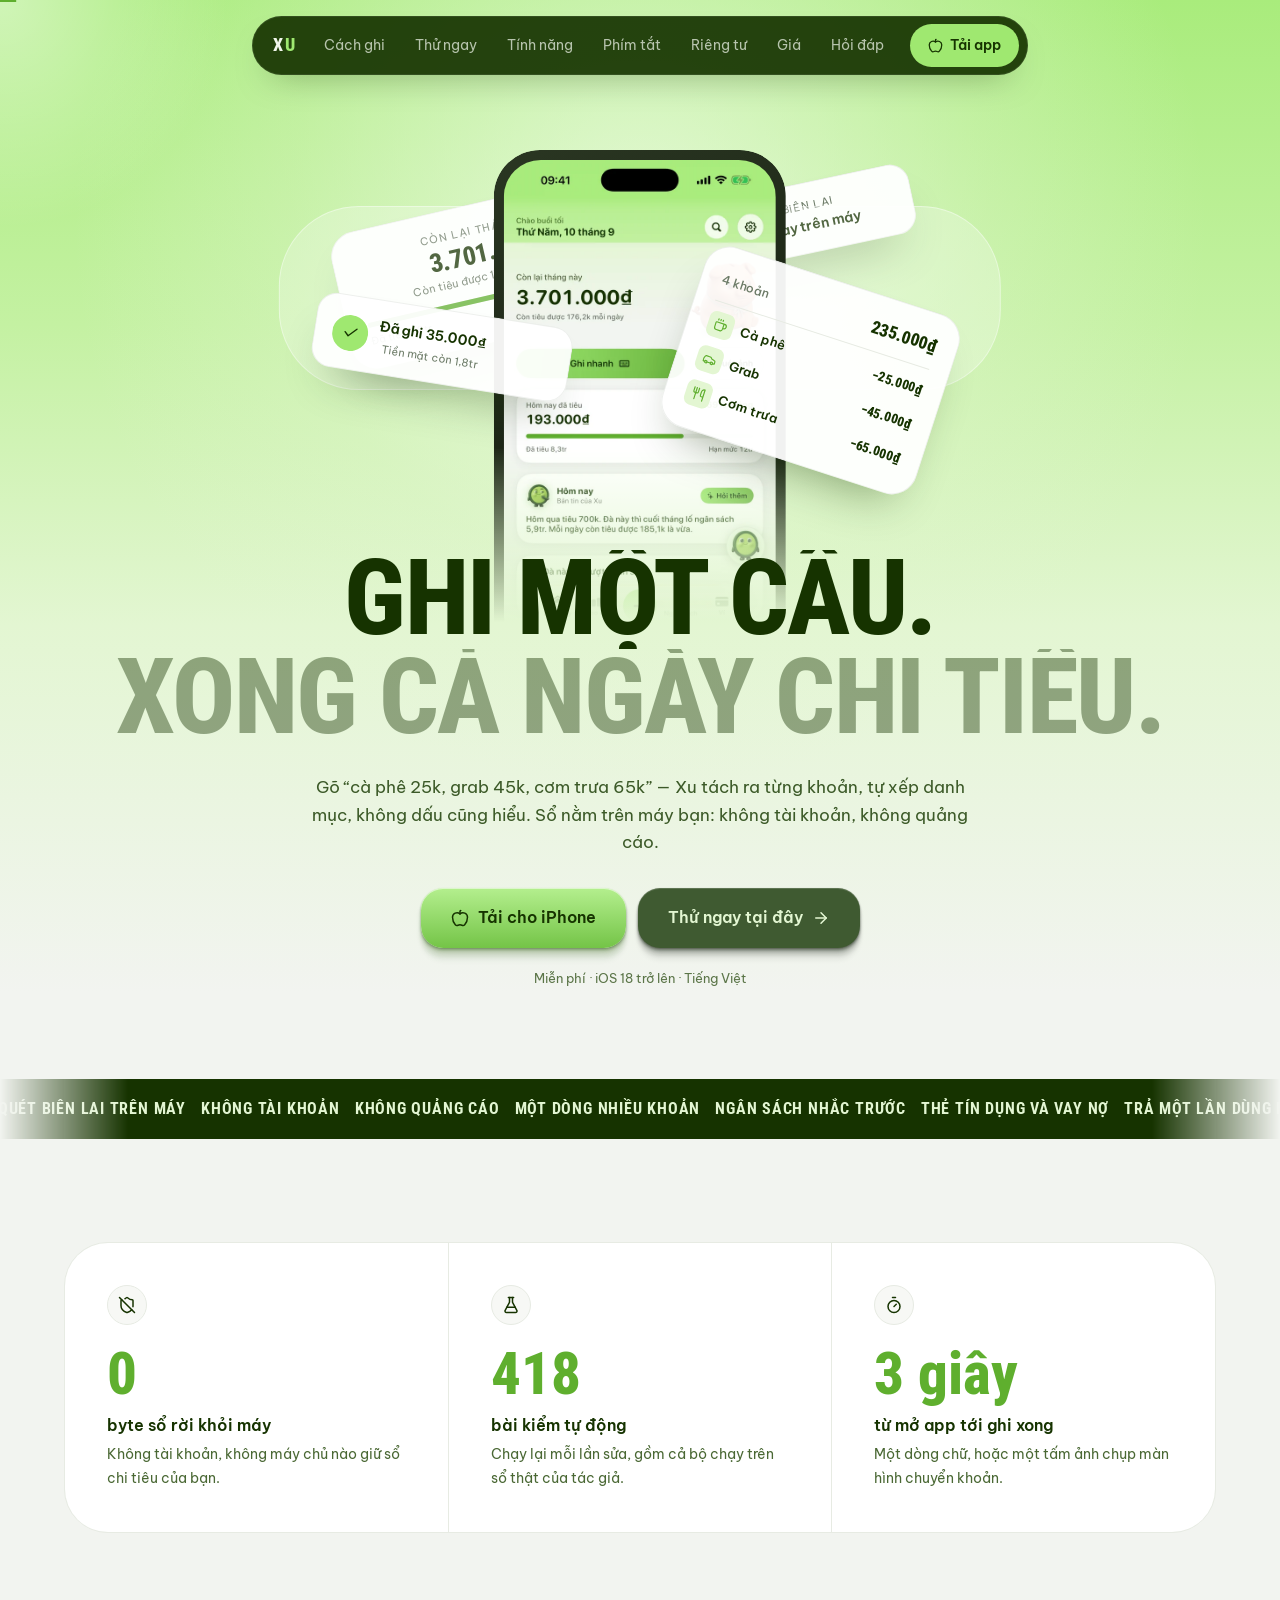
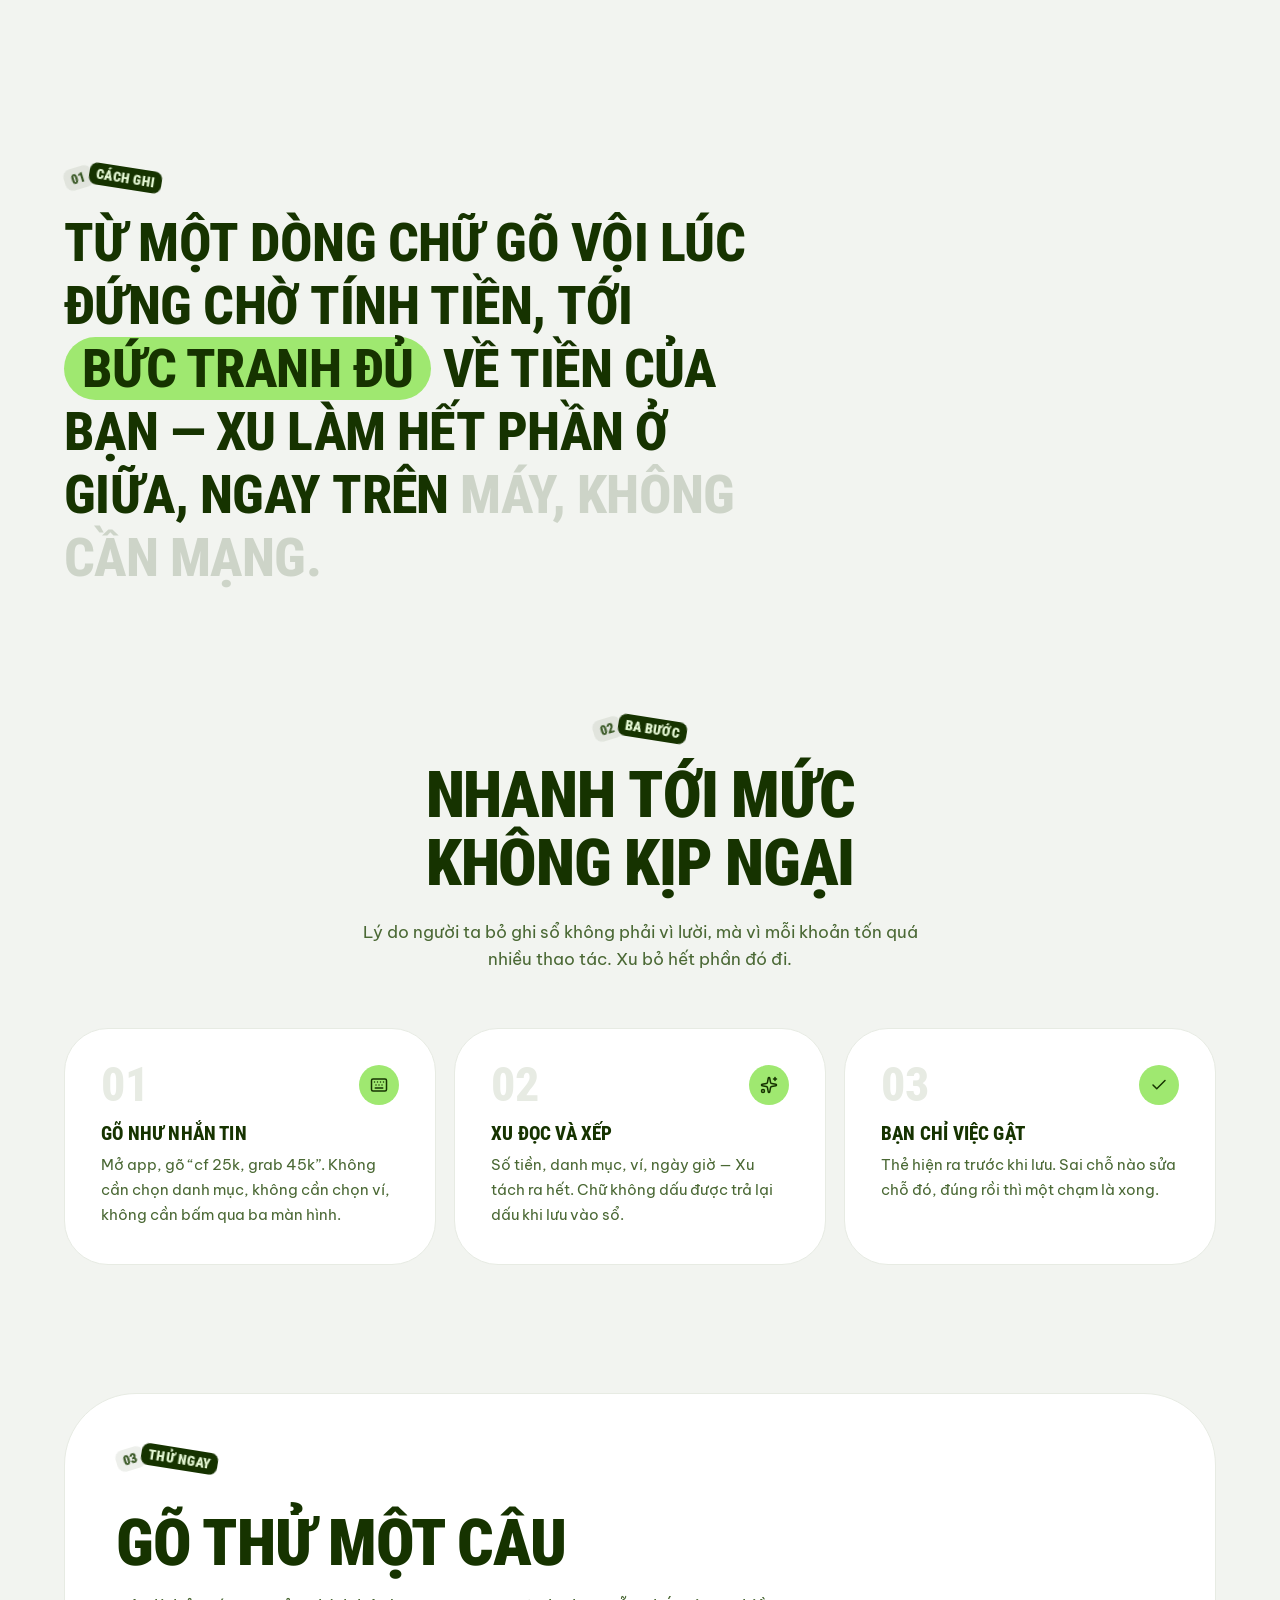
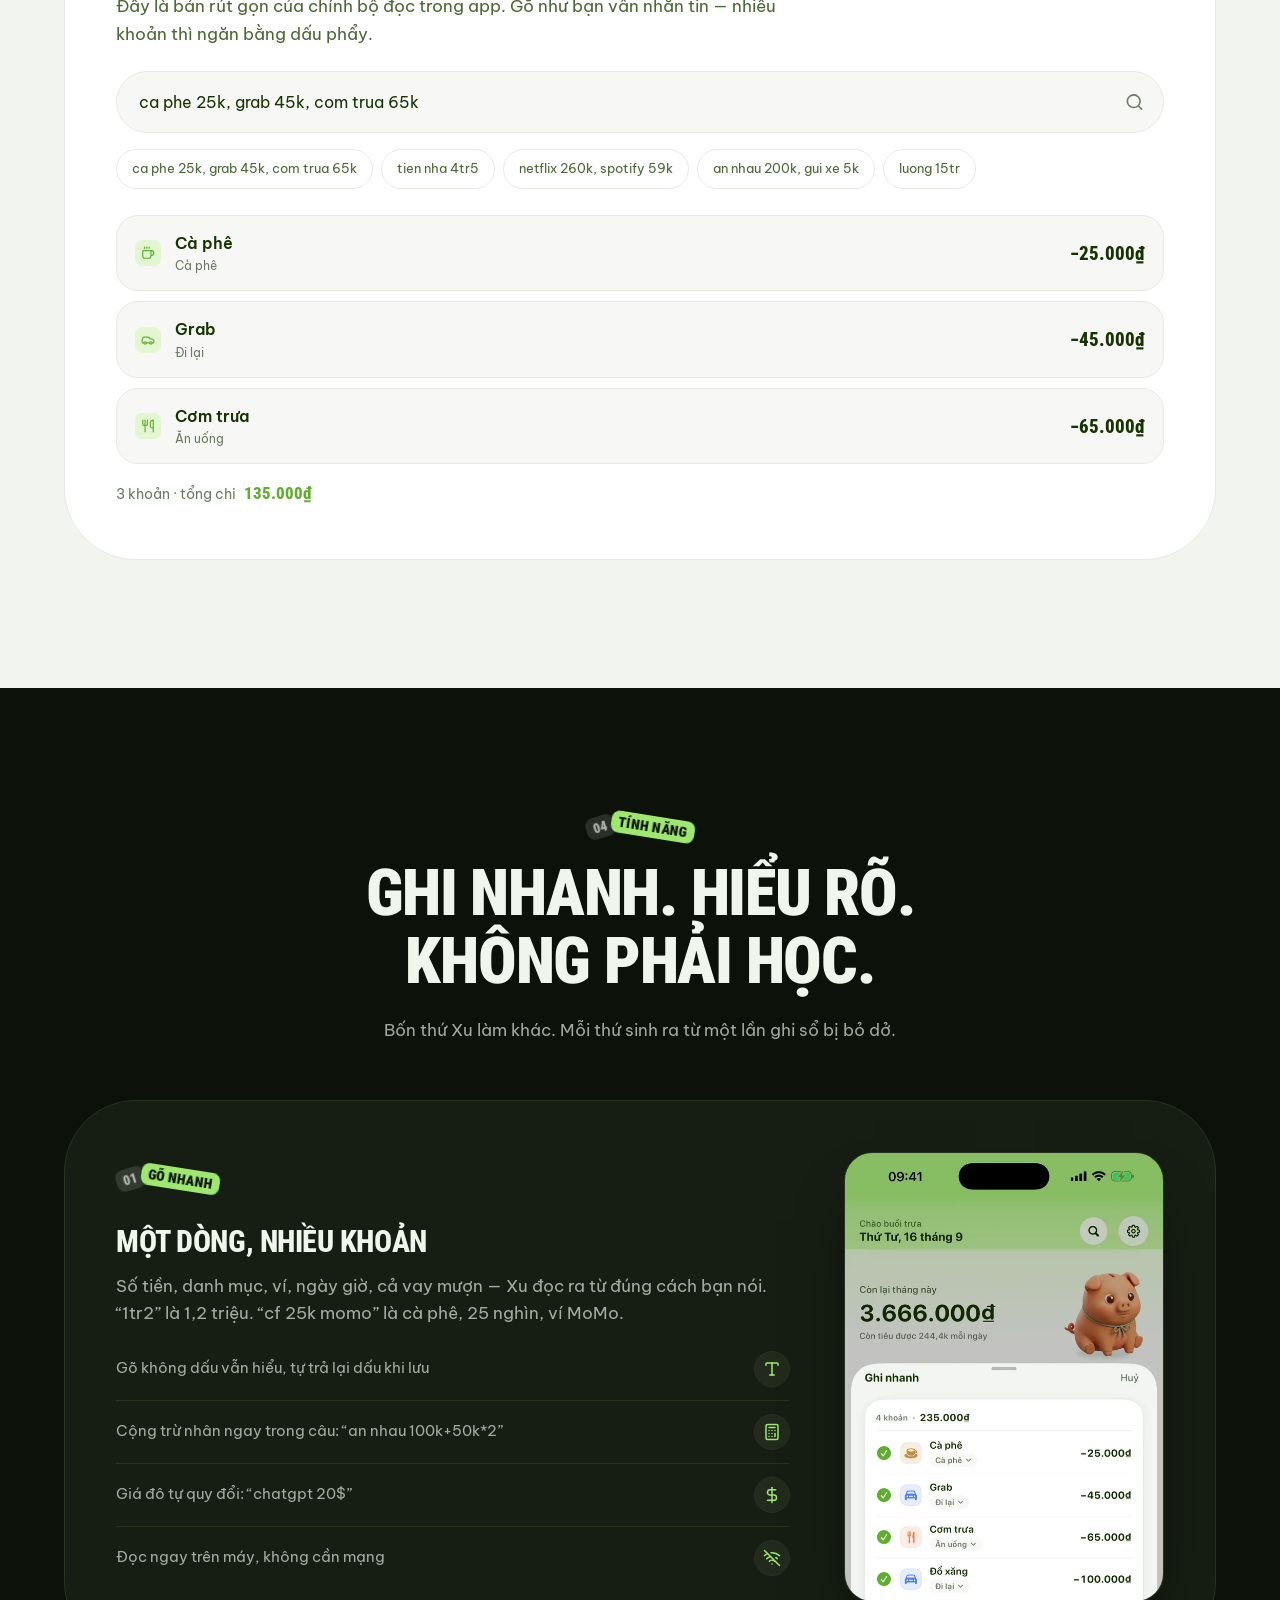
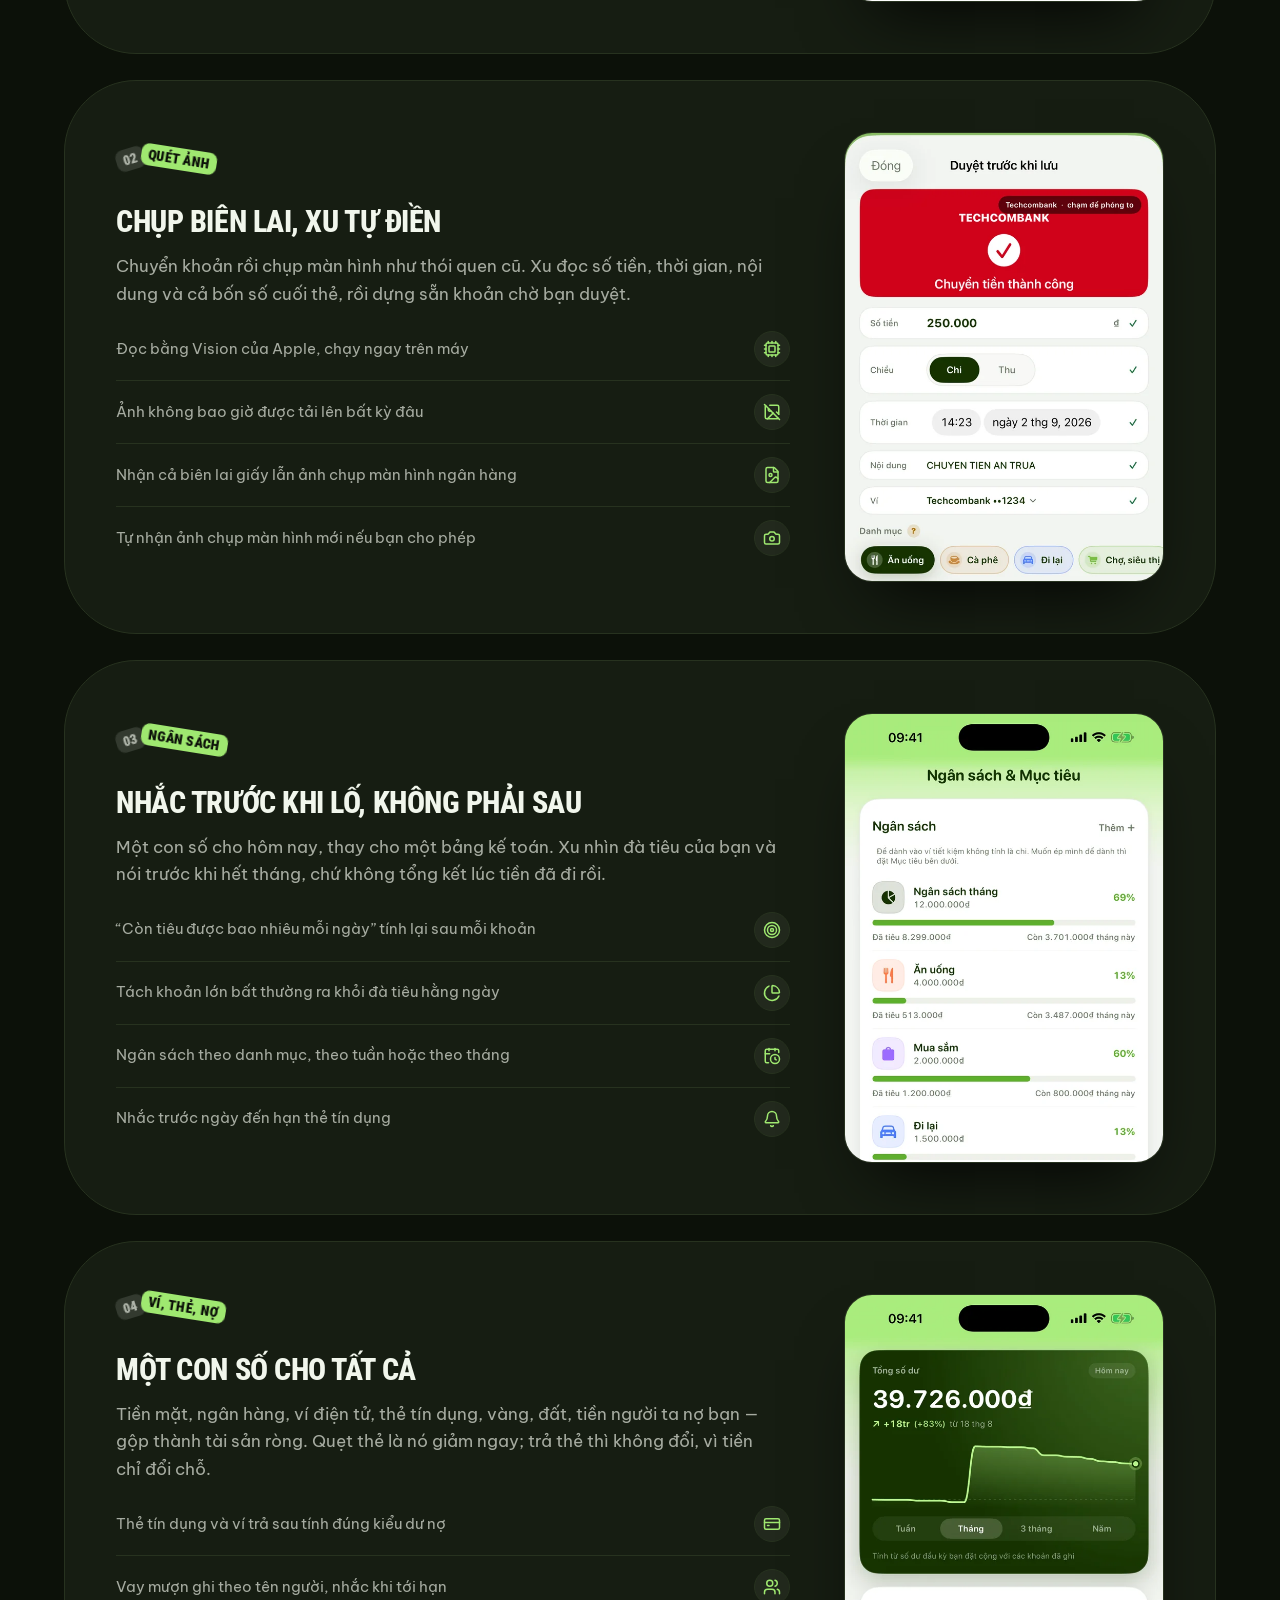
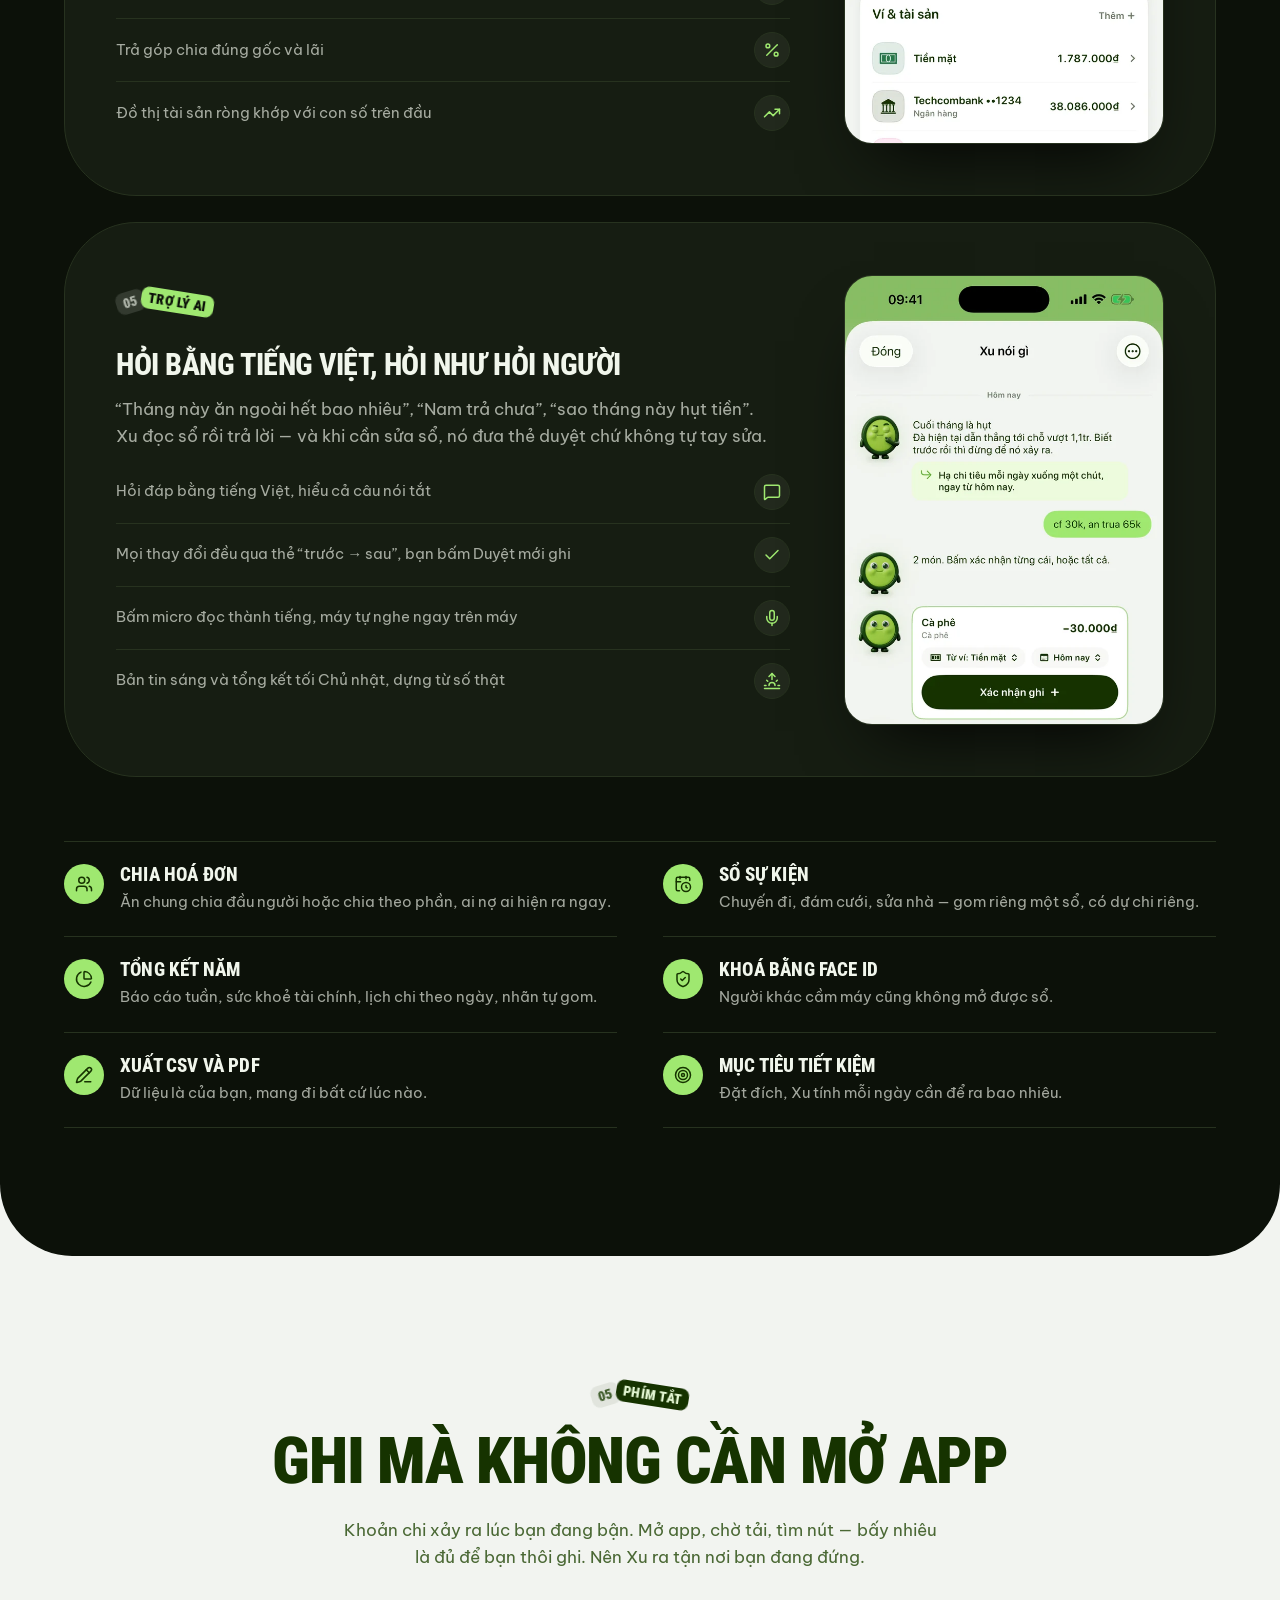
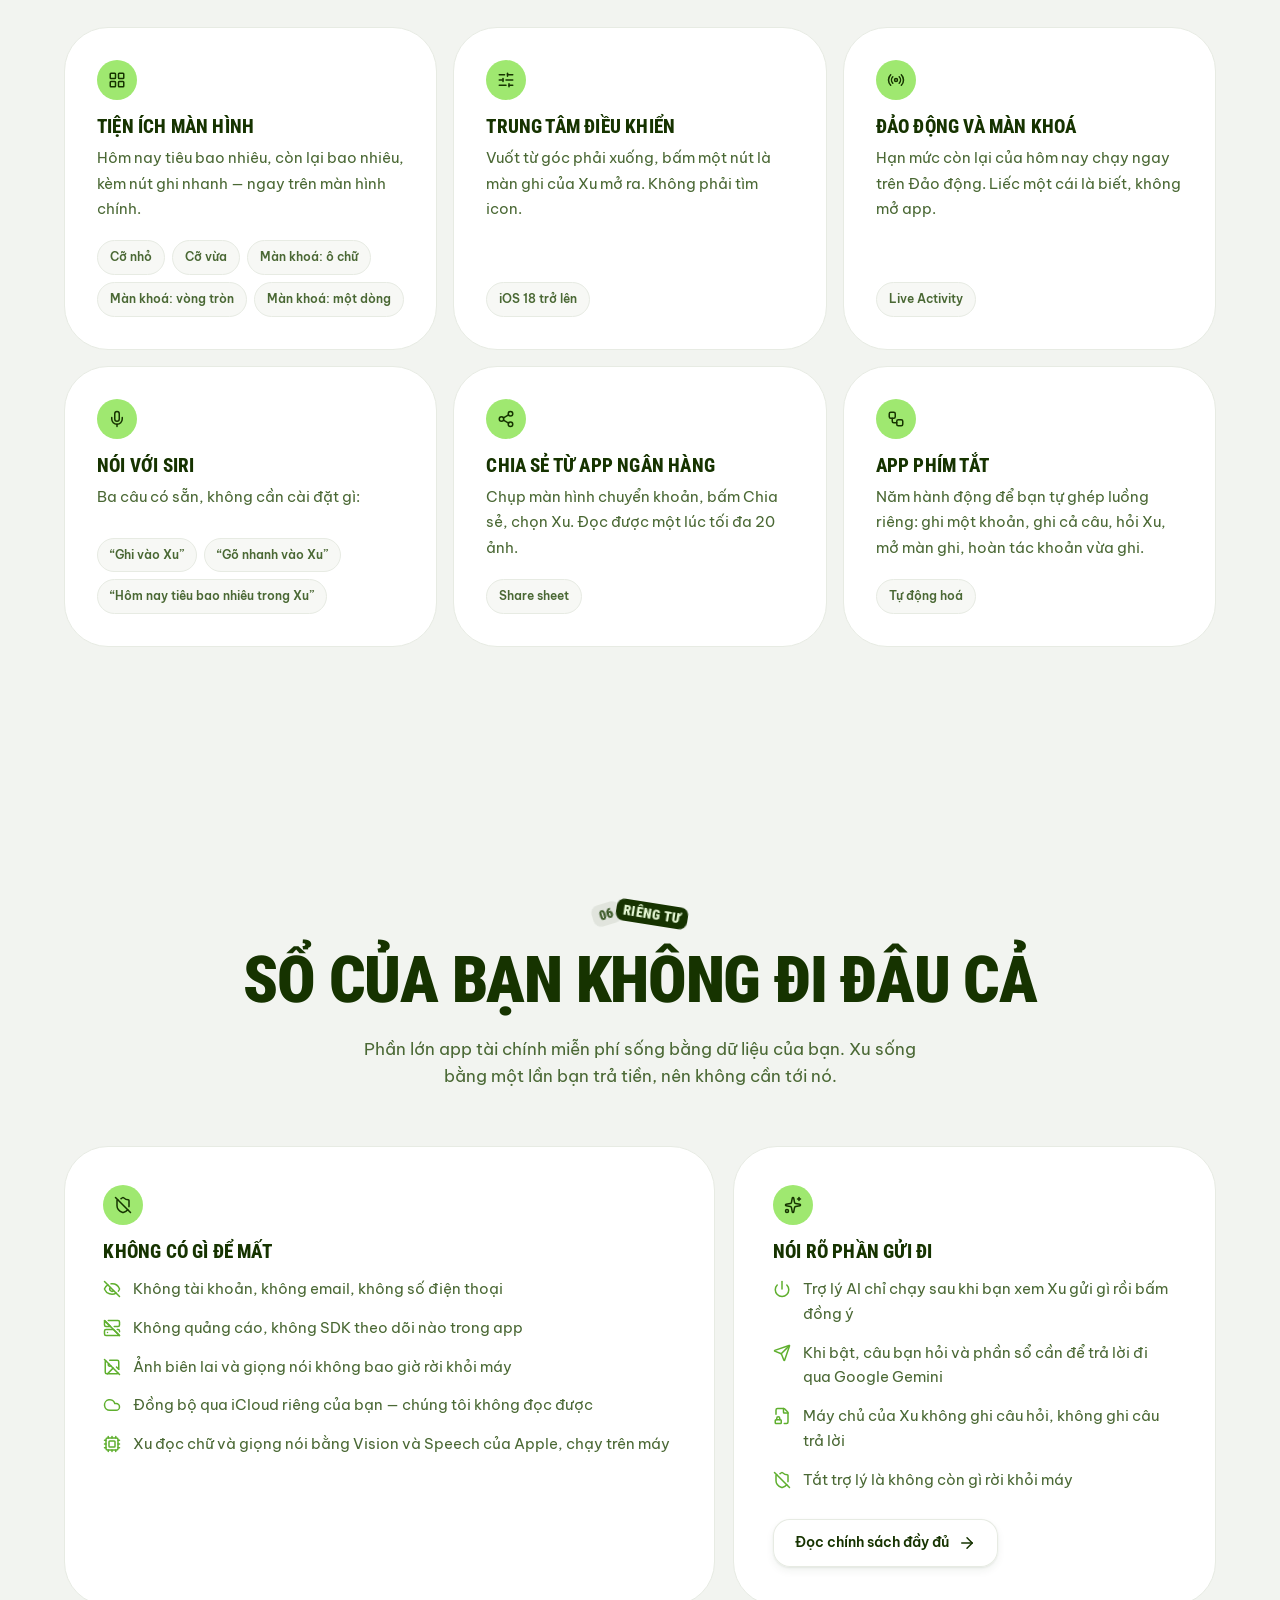
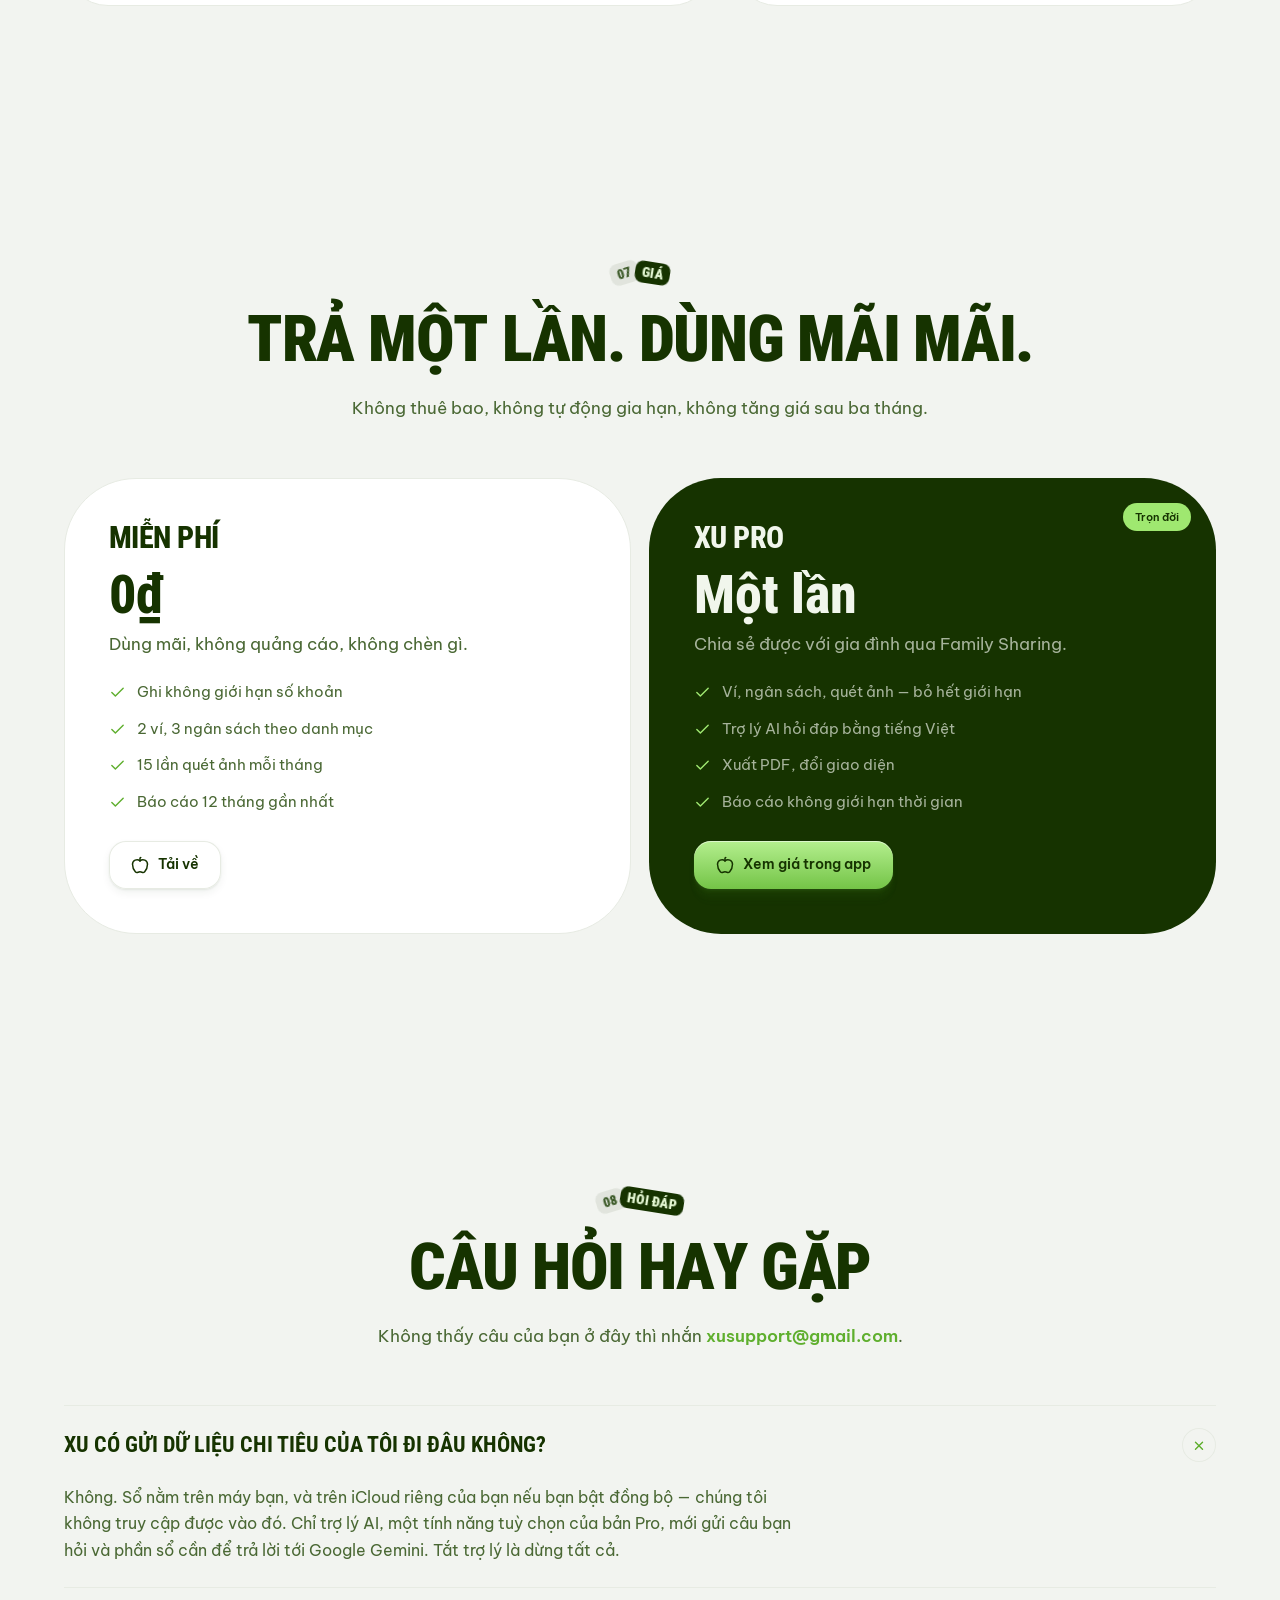
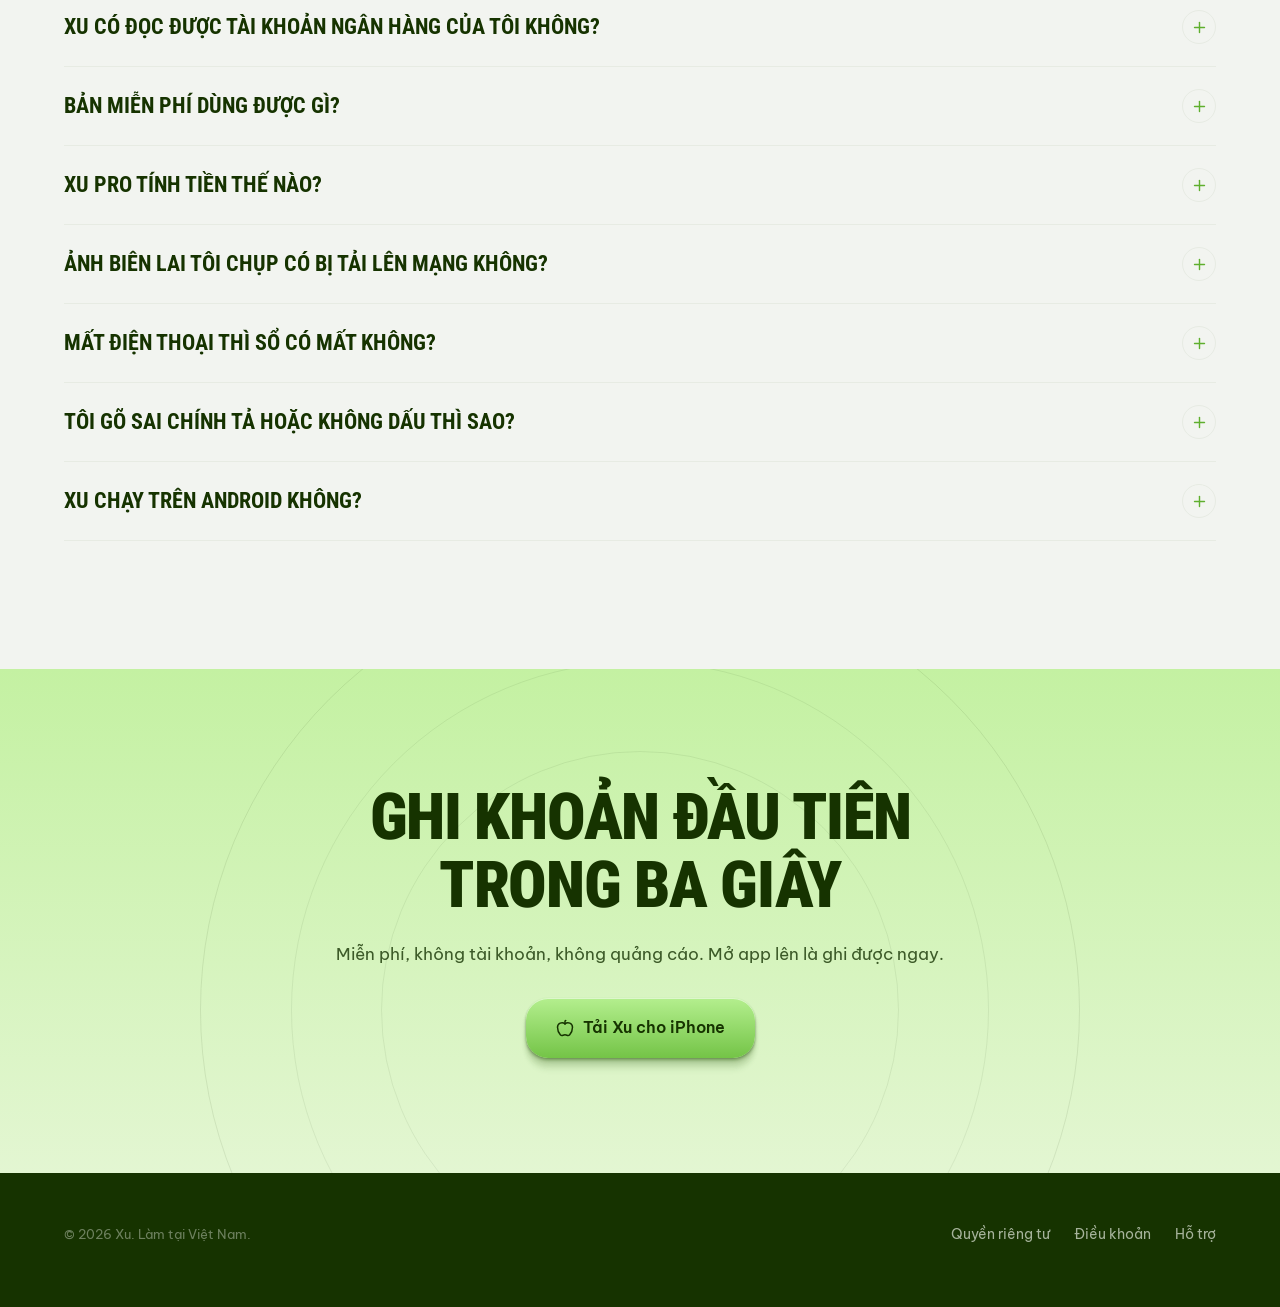
==== commit 248d0acf: "Web thôi nói về bàn phím số — màn ghi đã gộp từ 1.1" ====
--- a/index.html
+++ b/index.html
@@ -91,11 +91,11 @@
   ]
 }
 </script>
-  <script type="module" crossorigin src="./assets/index-Do7f0Uj-.js"></script>
+  <script type="module" crossorigin src="./assets/index-CONuCD11.js"></script>
   <link rel="modulepreload" crossorigin href="./assets/Bottom-DfuT7BF1.js">
   <link rel="stylesheet" crossorigin href="./assets/style-CARMYZ4z.css">
 </head>
 <body>
-<div id="root"><link rel="preload" as="image" href="./img/hom-nay.webp" fetchPriority="high"/><div class="grain" aria-hidden="true"></div><div class="progress" style="transform:scaleX(0)"></div><header class="nav"><div class="nav-pill"><a href="#" class="nav-brand" aria-label="Xu, về đầu trang">X<i>u</i></a><nav class="nav-links"><a href="#cach-ghi">Cách ghi</a><a href="#thu">Thử ngay</a><a href="#tinh-nang">Tính năng</a><a href="#phim-tat">Phím tắt</a><a href="#rieng-tu">Riêng tư</a><a href="#gia">Giá</a><a href="#hoi-dap">Hỏi đáp</a></nav><a class="nav-cta" href="https://apps.apple.com/app/id6811918047"><svg xmlns="http://www.w3.org/2000/svg" width="24" height="24" viewBox="0 0 24 24" fill="none" stroke="currentColor" stroke-width="2" stroke-linecap="round" stroke-linejoin="round" class="lucide lucide-apple" aria-hidden="true"><path d="M12 6.528V3a1 1 0 0 1 1-1h0"></path><path d="M18.237 21A15 15 0 0 0 22 11a6 6 0 0 0-10-4.472A6 6 0 0 0 2 11a15.1 15.1 0 0 0 3.763 10 3 3 0 0 0 3.648.648 5.5 5.5 0 0 1 5.178 0A3 3 0 0 0 18.237 21"></path></svg> Tải app</a></div></header><main><section class="hero"><div class="hero-orb"></div><div class="hero-art"><div class="stage-inner"><div class="hcard hcard-lg" style="left:-20%;top:14%;width:72%;z-index:1;opacity:0;transform:translateY(46px) scale(0.93) rotate(-23.400000000000002deg)"><div><div class="hcard-k">Còn lại tháng này</div><div class="hcard-v">3.701.000₫</div><div class="hcard-sub">Còn tiêu được 176,2k mỗi ngày</div><div class="hbar"><i style="width:69%"></i></div><div class="hcard-foot"><span>Đã tiêu 8,3tr</span><span>Hạn mức 12tr</span></div></div></div><div class="hcard " style="left:56%;top:9%;width:58%;z-index:1;opacity:0;transform:translateY(46px) scale(0.93) rotate(-21.6deg)"><div><div class="hcard-row"><span class="chip-ic on"><svg xmlns="http://www.w3.org/2000/svg" width="24" height="24" viewBox="0 0 24 24" fill="none" stroke="currentColor" stroke-width="2" stroke-linecap="round" stroke-linejoin="round" class="lucide lucide-scan-line" aria-hidden="true"><path d="M3 7V5a2 2 0 0 1 2-2h2"></path><path d="M17 3h2a2 2 0 0 1 2 2v2"></path><path d="M21 17v2a2 2 0 0 1-2 2h-2"></path><path d="M7 21H5a2 2 0 0 1-2-2v-2"></path><path d="M7 12h10"></path></svg></span><div><div class="hcard-k">Ảnh biên lai</div><div class="hcard-t">Đọc ngay trên máy</div></div></div></div></div><div class="stage-glass" aria-hidden="true"></div><div class="phone" style="opacity:0;transform:translateY(56px) scale(0.96)"><div class="phone-screen"><img src="./img/hom-nay.webp" width="620" height="1122" fetchPriority="high" alt="Màn hình Hôm nay của Xu: số tiền còn lại trong tháng và số tiền tiêu được mỗi ngày"/></div></div><div class="hcard hcard-lg" style="left:58%;top:34%;width:62%;z-index:4;opacity:0;transform:translateY(46px) scale(0.93) rotate(32.4deg)"><div><div class="hcard-top"><b>4 khoản</b><span>235.000₫</span></div><div class="hrow"><span class="hrow-ic"><svg xmlns="http://www.w3.org/2000/svg" width="24" height="24" viewBox="0 0 24 24" fill="none" stroke="currentColor" stroke-width="2" stroke-linecap="round" stroke-linejoin="round" class="lucide lucide-coffee" aria-hidden="true"><path d="M10 2v2"></path><path d="M14 2v2"></path><path d="M16 8a1 1 0 0 1 1 1v8a4 4 0 0 1-4 4H7a4 4 0 0 1-4-4V9a1 1 0 0 1 1-1h14a4 4 0 1 1 0 8h-1"></path><path d="M6 2v2"></path></svg></span><span class="hrow-nm">Cà phê</span><span class="hrow-amt">−25.000₫</span></div><div class="hrow"><span class="hrow-ic"><svg xmlns="http://www.w3.org/2000/svg" width="24" height="24" viewBox="0 0 24 24" fill="none" stroke="currentColor" stroke-width="2" stroke-linecap="round" stroke-linejoin="round" class="lucide lucide-car" aria-hidden="true"><path d="M19 17h2c.6 0 1-.4 1-1v-3c0-.9-.7-1.7-1.5-1.9C18.7 10.6 16 10 16 10s-1.3-1.4-2.2-2.3c-.5-.4-1.1-.7-1.8-.7H5c-.6 0-1.1.4-1.4.9l-1.4 2.9A3.7 3.7 0 0 0 2 12v4c0 .6.4 1 1 1h2"></path><circle cx="7" cy="17" r="2"></circle><path d="M9 17h6"></path><circle cx="17" cy="17" r="2"></circle></svg></span><span class="hrow-nm">Grab</span><span class="hrow-amt">−45.000₫</span></div><div class="hrow"><span class="hrow-ic"><svg xmlns="http://www.w3.org/2000/svg" width="24" height="24" viewBox="0 0 24 24" fill="none" stroke="currentColor" stroke-width="2" stroke-linecap="round" stroke-linejoin="round" class="lucide lucide-utensils lucide-fork-knife" aria-hidden="true"><path d="M3 2v7c0 1.1.9 2 2 2h4a2 2 0 0 0 2-2V2"></path><path d="M7 2v20"></path><path d="M21 15V2a5 5 0 0 0-5 5v6c0 1.1.9 2 2 2h3Zm0 0v7"></path></svg></span><span class="hrow-nm">Cơm trưa</span><span class="hrow-amt">−65.000₫</span></div></div></div><div class="hcard " style="left:-26%;top:40%;width:60%;z-index:4;opacity:0;transform:translateY(46px) scale(0.93) rotate(16.2deg)"><div><div class="hcard-row"><span class="chip-ic on"><svg xmlns="http://www.w3.org/2000/svg" width="24" height="24" viewBox="0 0 24 24" fill="none" stroke="currentColor" stroke-width="2" stroke-linecap="round" stroke-linejoin="round" class="lucide lucide-check" aria-hidden="true"><path d="M20 6 9 17l-5-5"></path></svg></span><div><div class="hcard-t">Đã ghi 35.000₫</div><div class="hcard-sub">Tiền mặt còn 1,8tr</div></div></div></div></div></div></div><div class="wrap hero-copy"><h1><span class="hline"><span class="l1" style="transform:translateY(105%)">Ghi một câu.</span></span><span class="hline"><span class="l2" style="transform:translateY(105%)">Xong cả ngày chi tiêu.</span></span></h1><p class="lede" style="opacity:0;transform:translateY(18px)">Gõ “cà phê 25k, grab 45k, cơm trưa 65k” — Xu tách ra từng khoản, tự xếp danh mục, không dấu cũng hiểu. Sổ nằm trên máy bạn: không tài khoản, không quảng cáo.</p><div class="hero-actions" style="opacity:0;transform:translateY(18px)"><div style="display:inline-flex;transform:none"><a class="btn btn-lime btn-lg" href="https://apps.apple.com/app/id6811918047"><svg xmlns="http://www.w3.org/2000/svg" width="24" height="24" viewBox="0 0 24 24" fill="none" stroke="currentColor" stroke-width="2" stroke-linecap="round" stroke-linejoin="round" class="lucide lucide-apple" aria-hidden="true"><path d="M12 6.528V3a1 1 0 0 1 1-1h0"></path><path d="M18.237 21A15 15 0 0 0 22 11a6 6 0 0 0-10-4.472A6 6 0 0 0 2 11a15.1 15.1 0 0 0 3.763 10 3 3 0 0 0 3.648.648 5.5 5.5 0 0 1 5.178 0A3 3 0 0 0 18.237 21"></path></svg> Tải cho iPhone</a></div><div style="display:inline-flex;transform:none"><a class="btn btn-dark btn-lg" href="#thu">Thử ngay tại đây <svg xmlns="http://www.w3.org/2000/svg" width="24" height="24" viewBox="0 0 24 24" fill="none" stroke="currentColor" stroke-width="2" stroke-linecap="round" stroke-linejoin="round" class="lucide lucide-arrow-right" aria-hidden="true"><path d="M5 12h14"></path><path d="m12 5 7 7-7 7"></path></svg></a></div></div><p class="hero-note" style="opacity:0">Miễn phí · iOS 18 trở lên · Tiếng Việt</p></div></section><div class="marquee"><div class="marquee-track"><div class="marquee-item" aria-hidden="true"><span>gõ không dấu vẫn hiểu</span><span>quét biên lai trên máy</span><span>không tài khoản</span><span>không quảng cáo</span><span>một dòng nhiều khoản</span><span>ngân sách nhắc trước</span><span>thẻ tín dụng và vay nợ</span><span>trả một lần dùng mãi</span></div><div class="marquee-item" aria-hidden="true"><span>gõ không dấu vẫn hiểu</span><span>quét biên lai trên máy</span><span>không tài khoản</span><span>không quảng cáo</span><span>một dòng nhiều khoản</span><span>ngân sách nhắc trước</span><span>thẻ tín dụng và vay nợ</span><span>trả một lần dùng mãi</span></div></div></div><section class="sec" style="padding-block:clamp(60px, 8vw, 110px)"><div class="wrap"><div class="stats" style="opacity:0;transform:translateY(26px)"><div class="stat"><div class="chip-ic"><svg xmlns="http://www.w3.org/2000/svg" width="24" height="24" viewBox="0 0 24 24" fill="none" stroke="currentColor" stroke-width="2" stroke-linecap="round" stroke-linejoin="round" class="lucide lucide-shield-off" aria-hidden="true"><path d="m2 2 20 20"></path><path d="M5 5a1 1 0 0 0-1 1v7c0 5 3.5 7.5 7.67 8.94a1 1 0 0 0 .67.01c2.35-.82 4.48-1.97 5.9-3.71"></path><path d="M9.309 3.652A12.252 12.252 0 0 0 11.24 2.28a1.17 1.17 0 0 1 1.52 0C14.51 3.81 17 5 19 5a1 1 0 0 1 1 1v7a9.784 9.784 0 0 1-.08 1.264"></path></svg></div><div class="n">0</div><div class="t">byte sổ rời khỏi máy</div><div class="d">Không tài khoản, không máy chủ nào giữ sổ chi tiêu của bạn.</div></div><div class="stat"><div class="chip-ic"><svg xmlns="http://www.w3.org/2000/svg" width="24" height="24" viewBox="0 0 24 24" fill="none" stroke="currentColor" stroke-width="2" stroke-linecap="round" stroke-linejoin="round" class="lucide lucide-flask-conical" aria-hidden="true"><path d="M14 2v6a2 2 0 0 0 .245.96l5.51 10.08A2 2 0 0 1 18 22H6a2 2 0 0 1-1.755-2.96l5.51-10.08A2 2 0 0 0 10 8V2"></path><path d="M6.453 15h11.094"></path><path d="M8.5 2h7"></path></svg></div><div class="n"><span>418</span></div><div class="t">bài kiểm tự động</div><div class="d">Chạy lại mỗi lần sửa, gồm cả bộ chạy trên sổ thật của tác giả.</div></div><div class="stat"><div class="chip-ic"><svg xmlns="http://www.w3.org/2000/svg" width="24" height="24" viewBox="0 0 24 24" fill="none" stroke="currentColor" stroke-width="2" stroke-linecap="round" stroke-linejoin="round" class="lucide lucide-timer" aria-hidden="true"><line x1="10" x2="14" y1="2" y2="2"></line><line x1="12" x2="15" y1="14" y2="11"></line><circle cx="12" cy="14" r="8"></circle></svg></div><div class="n">3 giây</div><div class="t">từ mở app tới ghi xong</div><div class="d">Một dòng chữ, hoặc một tấm ảnh chụp màn hình chuyển khoản.</div></div></div></div></section><section class="sec" id="cach-ghi"><div class="wrap"><div class="shead-tags" style="opacity:0;transform:translateY(26px)"><span class="stag stag-num">01</span><span class="stag stag-name">Cách ghi</span></div><p class="story"><span class="w" style="opacity:0.16">Từ</span> <span class="w" style="opacity:0.16">một</span> <span class="w" style="opacity:0.16">dòng</span> <span class="w" style="opacity:0.16">chữ</span> <span class="w" style="opacity:0.16">gõ</span> <span class="w" style="opacity:0.16">vội</span> <span class="w" style="opacity:0.16">lúc</span> <span class="w" style="opacity:0.16">đứng</span> <span class="w" style="opacity:0.16">chờ</span> <span class="w" style="opacity:0.16">tính</span> <span class="w" style="opacity:0.16">tiền,</span> <span class="w" style="opacity:0.16">tới</span> <span class="w" style="opacity:0.16"><span class="pill">bức tranh đủ</span></span> <span class="w" style="opacity:0.16">về</span> <span class="w" style="opacity:0.16">tiền</span> <span class="w" style="opacity:0.16">của</span> <span class="w" style="opacity:0.16">bạn</span> <span class="w" style="opacity:0.16">—</span> <span class="w" style="opacity:0.16">Xu</span> <span class="w" style="opacity:0.16">làm</span> <span class="w" style="opacity:0.16">hết</span> <span class="w" style="opacity:0.16">phần</span> <span class="w" style="opacity:0.16">ở</span> <span class="w" style="opacity:0.16">giữa,</span> <span class="w" style="opacity:0.16">ngay</span> <span class="w" style="opacity:0.16">trên</span> <span class="w" style="opacity:0.16">máy,</span> <span class="w" style="opacity:0.16">không</span> <span class="w" style="opacity:0.16">cần</span> <span class="w" style="opacity:0.16">mạng.</span> </p></div></section><section class="sec" style="padding-top:0"><div class="wrap"><header class="shead"><div class="shead-tags"><span class="stag stag-num">02</span><span class="stag stag-name">Ba bước</span></div><h2><span class="wword"><span class="wch" style="opacity:0;filter:blur(9px);transform:translateY(0.22em)">N</span><span class="wch" style="opacity:0;filter:blur(9px);transform:translateY(0.22em)">h</span><span class="wch" style="opacity:0;filter:blur(9px);transform:translateY(0.22em)">a</span><span class="wch" style="opacity:0;filter:blur(9px);transform:translateY(0.22em)">n</span><span class="wch" style="opacity:0;filter:blur(9px);transform:translateY(0.22em)">h</span></span> <span class="wword"><span class="wch" style="opacity:0;filter:blur(9px);transform:translateY(0.22em)">t</span><span class="wch" style="opacity:0;filter:blur(9px);transform:translateY(0.22em)">ớ</span><span class="wch" style="opacity:0;filter:blur(9px);transform:translateY(0.22em)">i</span></span> <span class="wword"><span class="wch" style="opacity:0;filter:blur(9px);transform:translateY(0.22em)">m</span><span class="wch" style="opacity:0;filter:blur(9px);transform:translateY(0.22em)">ứ</span><span class="wch" style="opacity:0;filter:blur(9px);transform:translateY(0.22em)">c</span></span> <span class="wword"><span class="wch" style="opacity:0;filter:blur(9px);transform:translateY(0.22em)">k</span><span class="wch" style="opacity:0;filter:blur(9px);transform:translateY(0.22em)">h</span><span class="wch" style="opacity:0;filter:blur(9px);transform:translateY(0.22em)">ô</span><span class="wch" style="opacity:0;filter:blur(9px);transform:translateY(0.22em)">n</span><span class="wch" style="opacity:0;filter:blur(9px);transform:translateY(0.22em)">g</span></span> <span class="wword"><span class="wch" style="opacity:0;filter:blur(9px);transform:translateY(0.22em)">k</span><span class="wch" style="opacity:0;filter:blur(9px);transform:translateY(0.22em)">ị</span><span class="wch" style="opacity:0;filter:blur(9px);transform:translateY(0.22em)">p</span></span> <span class="wword"><span class="wch" style="opacity:0;filter:blur(9px);transform:translateY(0.22em)">n</span><span class="wch" style="opacity:0;filter:blur(9px);transform:translateY(0.22em)">g</span><span class="wch" style="opacity:0;filter:blur(9px);transform:translateY(0.22em)">ạ</span><span class="wch" style="opacity:0;filter:blur(9px);transform:translateY(0.22em)">i</span></span></h2><p class="lede shead-lede" style="opacity:0;transform:translateY(14px)">Lý do người ta bỏ ghi sổ không phải vì lười, mà vì mỗi khoản tốn quá nhiều thao tác. Xu bỏ hết phần đó đi.</p></header><div class="steps"><div class="step" style="opacity:0;transform:translateY(26px)"><div class="step-top"><div class="num">01</div><div class="chip-ic on"><svg xmlns="http://www.w3.org/2000/svg" width="24" height="24" viewBox="0 0 24 24" fill="none" stroke="currentColor" stroke-width="2" stroke-linecap="round" stroke-linejoin="round" class="lucide lucide-keyboard" aria-hidden="true"><path d="M10 8h.01"></path><path d="M12 12h.01"></path><path d="M14 8h.01"></path><path d="M16 12h.01"></path><path d="M18 8h.01"></path><path d="M6 8h.01"></path><path d="M7 16h10"></path><path d="M8 12h.01"></path><rect width="20" height="16" x="2" y="4" rx="2"></rect></svg></div></div><h4>Gõ như nhắn tin</h4><p>Mở app, gõ “cf 25k, grab 45k”. Không cần chọn danh mục, không cần chọn ví, không cần bấm qua ba màn hình.</p></div><div class="step" style="opacity:0;transform:translateY(26px)"><div class="step-top"><div class="num">02</div><div class="chip-ic on"><svg xmlns="http://www.w3.org/2000/svg" width="24" height="24" viewBox="0 0 24 24" fill="none" stroke="currentColor" stroke-width="2" stroke-linecap="round" stroke-linejoin="round" class="lucide lucide-sparkles lucide-stars" aria-hidden="true"><path d="M11.017 2.814a1 1 0 0 1 1.966 0l1.051 5.558a2 2 0 0 0 1.594 1.594l5.558 1.051a1 1 0 0 1 0 1.966l-5.558 1.051a2 2 0 0 0-1.594 1.594l-1.051 5.558a1 1 0 0 1-1.966 0l-1.051-5.558a2 2 0 0 0-1.594-1.594l-5.558-1.051a1 1 0 0 1 0-1.966l5.558-1.051a2 2 0 0 0 1.594-1.594z"></path><path d="M20 2v4"></path><path d="M22 4h-4"></path><circle cx="4" cy="20" r="2"></circle></svg></div></div><h4>Xu đọc và xếp</h4><p>Số tiền, danh mục, ví, ngày giờ — Xu tách ra hết. Chữ không dấu được trả lại dấu khi lưu vào sổ.</p></div><div class="step" style="opacity:0;transform:translateY(26px)"><div class="step-top"><div class="num">03</div><div class="chip-ic on"><svg xmlns="http://www.w3.org/2000/svg" width="24" height="24" viewBox="0 0 24 24" fill="none" stroke="currentColor" stroke-width="2" stroke-linecap="round" stroke-linejoin="round" class="lucide lucide-check" aria-hidden="true"><path d="M20 6 9 17l-5-5"></path></svg></div></div><h4>Bạn chỉ việc gật</h4><p>Thẻ hiện ra trước khi lưu. Sai chỗ nào sửa chỗ đó, đúng rồi thì một chạm là xong.</p></div></div></div></section><section class="sec" id="thu" style="padding-top:0"><div class="wrap"><div class="try" style="opacity:0;transform:translateY(26px)"><div class="shead-tags"><span class="stag stag-num">03</span><span class="stag stag-name">Thử ngay</span></div><h2 style="margin:18px 0 14px">Gõ thử một câu</h2><p class="lede">Đây là bản rút gọn của chính bộ đọc trong app. Gõ như bạn vẫn nhắn tin — nhiều khoản thì ngăn bằng dấu phẩy.</p><div class="try-field"><input aria-label="Gõ thử một câu chi tiêu" autoComplete="off" spellCheck="false" placeholder="cà phê 25k, grab 45k" value="ca phe 25k, grab 45k, com trua 65k"/><span class="ic"><svg xmlns="http://www.w3.org/2000/svg" width="24" height="24" viewBox="0 0 24 24" fill="none" stroke="currentColor" stroke-width="2" stroke-linecap="round" stroke-linejoin="round" class="lucide lucide-search" aria-hidden="true"><path d="m21 21-4.34-4.34"></path><circle cx="11" cy="11" r="8"></circle></svg></span></div><div class="try-examples"><button type="button">ca phe 25k, grab 45k, com trua 65k</button><button type="button">tien nha 4tr5</button><button type="button">netflix 260k, spotify 59k</button><button type="button">an nhau 200k, gui xe 5k</button><button type="button">luong 15tr</button></div><div class="try-out"><div class="try-row" style="opacity:1;transform:none"><span class="hrow-ic" aria-hidden="true"><svg xmlns="http://www.w3.org/2000/svg" width="24" height="24" viewBox="0 0 24 24" fill="none" stroke="currentColor" stroke-width="2" stroke-linecap="round" stroke-linejoin="round" class="lucide lucide-coffee" aria-hidden="true"><path d="M10 2v2"></path><path d="M14 2v2"></path><path d="M16 8a1 1 0 0 1 1 1v8a4 4 0 0 1-4 4H7a4 4 0 0 1-4-4V9a1 1 0 0 1 1-1h14a4 4 0 1 1 0 8h-1"></path><path d="M6 2v2"></path></svg></span><div><div class="nm">Cà phê</div><div class="cat">Cà phê</div></div><div class="amt" style="color:var(--ink)">−<!-- -->25.000₫</div></div><div class="try-row" style="opacity:1;transform:none"><span class="hrow-ic" aria-hidden="true"><svg xmlns="http://www.w3.org/2000/svg" width="24" height="24" viewBox="0 0 24 24" fill="none" stroke="currentColor" stroke-width="2" stroke-linecap="round" stroke-linejoin="round" class="lucide lucide-car" aria-hidden="true"><path d="M19 17h2c.6 0 1-.4 1-1v-3c0-.9-.7-1.7-1.5-1.9C18.7 10.6 16 10 16 10s-1.3-1.4-2.2-2.3c-.5-.4-1.1-.7-1.8-.7H5c-.6 0-1.1.4-1.4.9l-1.4 2.9A3.7 3.7 0 0 0 2 12v4c0 .6.4 1 1 1h2"></path><circle cx="7" cy="17" r="2"></circle><path d="M9 17h6"></path><circle cx="17" cy="17" r="2"></circle></svg></span><div><div class="nm">Grab</div><div class="cat">Đi lại</div></div><div class="amt" style="color:var(--ink)">−<!-- -->45.000₫</div></div><div class="try-row" style="opacity:1;transform:none"><span class="hrow-ic" aria-hidden="true"><svg xmlns="http://www.w3.org/2000/svg" width="24" height="24" viewBox="0 0 24 24" fill="none" stroke="currentColor" stroke-width="2" stroke-linecap="round" stroke-linejoin="round" class="lucide lucide-utensils lucide-fork-knife" aria-hidden="true"><path d="M3 2v7c0 1.1.9 2 2 2h4a2 2 0 0 0 2-2V2"></path><path d="M7 2v20"></path><path d="M21 15V2a5 5 0 0 0-5 5v6c0 1.1.9 2 2 2h3Zm0 0v7"></path></svg></span><div><div class="nm">Cơm trưa</div><div class="cat">Ăn uống</div></div><div class="amt" style="color:var(--ink)">−<!-- -->65.000₫</div></div></div><div class="try-sum" style="opacity:0">3<!-- --> khoản · tổng chi <b>135.000₫</b></div></div></div></section><section class="sec dark round-top round-bottom" id="tinh-nang"><div class="wrap"><header class="shead"><div class="shead-tags"><span class="stag stag-num">04</span><span class="stag stag-name">Tính năng</span></div><h2><span class="wword"><span class="wch" style="opacity:0;filter:blur(9px);transform:translateY(0.22em)">G</span><span class="wch" style="opacity:0;filter:blur(9px);transform:translateY(0.22em)">h</span><span class="wch" style="opacity:0;filter:blur(9px);transform:translateY(0.22em)">i</span></span> <span class="wword"><span class="wch" style="opacity:0;filter:blur(9px);transform:translateY(0.22em)">n</span><span class="wch" style="opacity:0;filter:blur(9px);transform:translateY(0.22em)">h</span><span class="wch" style="opacity:0;filter:blur(9px);transform:translateY(0.22em)">a</span><span class="wch" style="opacity:0;filter:blur(9px);transform:translateY(0.22em)">n</span><span class="wch" style="opacity:0;filter:blur(9px);transform:translateY(0.22em)">h</span><span class="wch" style="opacity:0;filter:blur(9px);transform:translateY(0.22em)">.</span></span> <span class="wword"><span class="wch" style="opacity:0;filter:blur(9px);transform:translateY(0.22em)">H</span><span class="wch" style="opacity:0;filter:blur(9px);transform:translateY(0.22em)">i</span><span class="wch" style="opacity:0;filter:blur(9px);transform:translateY(0.22em)">ể</span><span class="wch" style="opacity:0;filter:blur(9px);transform:translateY(0.22em)">u</span></span> <span class="wword"><span class="wch" style="opacity:0;filter:blur(9px);transform:translateY(0.22em)">r</span><span class="wch" style="opacity:0;filter:blur(9px);transform:translateY(0.22em)">õ</span><span class="wch" style="opacity:0;filter:blur(9px);transform:translateY(0.22em)">.</span></span> <span class="wword"><span class="wch" style="opacity:0;filter:blur(9px);transform:translateY(0.22em)">K</span><span class="wch" style="opacity:0;filter:blur(9px);transform:translateY(0.22em)">h</span><span class="wch" style="opacity:0;filter:blur(9px);transform:translateY(0.22em)">ô</span><span class="wch" style="opacity:0;filter:blur(9px);transform:translateY(0.22em)">n</span><span class="wch" style="opacity:0;filter:blur(9px);transform:translateY(0.22em)">g</span></span> <span class="wword"><span class="wch" style="opacity:0;filter:blur(9px);transform:translateY(0.22em)">p</span><span class="wch" style="opacity:0;filter:blur(9px);transform:translateY(0.22em)">h</span><span class="wch" style="opacity:0;filter:blur(9px);transform:translateY(0.22em)">ả</span><span class="wch" style="opacity:0;filter:blur(9px);transform:translateY(0.22em)">i</span></span> <span class="wword"><span class="wch" style="opacity:0;filter:blur(9px);transform:translateY(0.22em)">h</span><span class="wch" style="opacity:0;filter:blur(9px);transform:translateY(0.22em)">ọ</span><span class="wch" style="opacity:0;filter:blur(9px);transform:translateY(0.22em)">c</span><span class="wch" style="opacity:0;filter:blur(9px);transform:translateY(0.22em)">.</span></span></h2><p class="lede shead-lede" style="opacity:0;transform:translateY(14px)">Bốn thứ Xu làm khác. Mỗi thứ sinh ra từ một lần ghi sổ bị bỏ dở.</p></header><div class="stack"><article class="feat" style="top:calc(96px + 0px);z-index:1;opacity:0;transform:translateY(40px)"><div class="feat-grid"><div><div class="shead-tags"><span class="stag stag-num">01</span><span class="stag stag-name">Gõ nhanh</span></div><h3>Một dòng, nhiều khoản</h3><p class="lede">Số tiền, danh mục, ví, ngày giờ, cả vay mượn — Xu đọc ra từ đúng cách bạn nói. “1tr2” là 1,2 triệu. “cf 25k momo” là cà phê, 25 nghìn, ví MoMo.</p><ul><li><span>Gõ không dấu vẫn hiểu, tự trả lại dấu khi lưu</span><span class="chip-ic"><svg xmlns="http://www.w3.org/2000/svg" width="24" height="24" viewBox="0 0 24 24" fill="none" stroke="currentColor" stroke-width="2" stroke-linecap="round" stroke-linejoin="round" class="lucide lucide-type" aria-hidden="true"><path d="M12 4v16"></path><path d="M4 7V5a1 1 0 0 1 1-1h14a1 1 0 0 1 1 1v2"></path><path d="M9 20h6"></path></svg></span></li><li><span>Cộng trừ nhân ngay trong câu: “an nhau 100k+50k*2”</span><span class="chip-ic"><svg xmlns="http://www.w3.org/2000/svg" width="24" height="24" viewBox="0 0 24 24" fill="none" stroke="currentColor" stroke-width="2" stroke-linecap="round" stroke-linejoin="round" class="lucide lucide-calculator" aria-hidden="true"><rect width="16" height="20" x="4" y="2" rx="2"></rect><line x1="8" x2="16" y1="6" y2="6"></line><line x1="16" x2="16" y1="14" y2="18"></line><path d="M16 10h.01"></path><path d="M12 10h.01"></path><path d="M8 10h.01"></path><path d="M12 14h.01"></path><path d="M8 14h.01"></path><path d="M12 18h.01"></path><path d="M8 18h.01"></path></svg></span></li><li><span>Giá đô tự quy đổi: “chatgpt 20$”</span><span class="chip-ic"><svg xmlns="http://www.w3.org/2000/svg" width="24" height="24" viewBox="0 0 24 24" fill="none" stroke="currentColor" stroke-width="2" stroke-linecap="round" stroke-linejoin="round" class="lucide lucide-dollar-sign" aria-hidden="true"><line x1="12" x2="12" y1="2" y2="22"></line><path d="M17 5H9.5a3.5 3.5 0 0 0 0 7h5a3.5 3.5 0 0 1 0 7H6"></path></svg></span></li><li><span>Đọc ngay trên máy, không cần mạng</span><span class="chip-ic"><svg xmlns="http://www.w3.org/2000/svg" width="24" height="24" viewBox="0 0 24 24" fill="none" stroke="currentColor" stroke-width="2" stroke-linecap="round" stroke-linejoin="round" class="lucide lucide-wifi-off" aria-hidden="true"><path d="M12 20h.01"></path><path d="M8.5 16.429a5 5 0 0 1 7 0"></path><path d="M5 12.859a10 10 0 0 1 5.17-2.69"></path><path d="M19 12.859a10 10 0 0 0-2.007-1.523"></path><path d="M2 8.82a15 15 0 0 1 4.177-2.643"></path><path d="M22 8.82a15 15 0 0 0-11.288-3.764"></path><path d="m2 2 20 20"></path></svg></span></li></ul></div><div class="feat-shot"><img src="./img/go-nhanh.webp" width="620" height="1122" loading="lazy" alt="Màn Ghi nhanh của Xu tách một câu thành bốn khoản riêng, mỗi khoản có danh mục"/></div></div></article><article class="feat" style="top:calc(96px + 14px);z-index:2;opacity:0;transform:translateY(40px)"><div class="feat-grid"><div><div class="shead-tags"><span class="stag stag-num">02</span><span class="stag stag-name">Quét ảnh</span></div><h3>Chụp biên lai, Xu tự điền</h3><p class="lede">Chuyển khoản rồi chụp màn hình như thói quen cũ. Xu đọc số tiền, thời gian, nội dung và cả bốn số cuối thẻ, rồi dựng sẵn khoản chờ bạn duyệt.</p><ul><li><span>Đọc bằng Vision của Apple, chạy ngay trên máy</span><span class="chip-ic"><svg xmlns="http://www.w3.org/2000/svg" width="24" height="24" viewBox="0 0 24 24" fill="none" stroke="currentColor" stroke-width="2" stroke-linecap="round" stroke-linejoin="round" class="lucide lucide-cpu" aria-hidden="true"><path d="M12 20v2"></path><path d="M12 2v2"></path><path d="M17 20v2"></path><path d="M17 2v2"></path><path d="M2 12h2"></path><path d="M2 17h2"></path><path d="M2 7h2"></path><path d="M20 12h2"></path><path d="M20 17h2"></path><path d="M20 7h2"></path><path d="M7 20v2"></path><path d="M7 2v2"></path><rect x="4" y="4" width="16" height="16" rx="2"></rect><rect x="8" y="8" width="8" height="8" rx="1"></rect></svg></span></li><li><span>Ảnh không bao giờ được tải lên bất kỳ đâu</span><span class="chip-ic"><svg xmlns="http://www.w3.org/2000/svg" width="24" height="24" viewBox="0 0 24 24" fill="none" stroke="currentColor" stroke-width="2" stroke-linecap="round" stroke-linejoin="round" class="lucide lucide-image-off" aria-hidden="true"><line x1="2" x2="22" y1="2" y2="22"></line><path d="M10.41 10.41a2 2 0 1 1-2.83-2.83"></path><line x1="13.5" x2="6" y1="13.5" y2="21"></line><line x1="18" x2="21" y1="12" y2="15"></line><path d="M3.59 3.59A1.99 1.99 0 0 0 3 5v14a2 2 0 0 0 2 2h14c.55 0 1.052-.22 1.41-.59"></path><path d="M21 15V5a2 2 0 0 0-2-2H9"></path></svg></span></li><li><span>Nhận cả biên lai giấy lẫn ảnh chụp màn hình ngân hàng</span><span class="chip-ic"><svg xmlns="http://www.w3.org/2000/svg" width="24" height="24" viewBox="0 0 24 24" fill="none" stroke="currentColor" stroke-width="2" stroke-linecap="round" stroke-linejoin="round" class="lucide lucide-file-image" aria-hidden="true"><path d="M6 22a2 2 0 0 1-2-2V4a2 2 0 0 1 2-2h8a2.4 2.4 0 0 1 1.704.706l3.588 3.588A2.4 2.4 0 0 1 20 8v12a2 2 0 0 1-2 2z"></path><path d="M14 2v5a1 1 0 0 0 1 1h5"></path><circle cx="10" cy="12" r="2"></circle><path d="m20 17-1.296-1.296a2.41 2.41 0 0 0-3.408 0L9 22"></path></svg></span></li><li><span>Tự nhận ảnh chụp màn hình mới nếu bạn cho phép</span><span class="chip-ic"><svg xmlns="http://www.w3.org/2000/svg" width="24" height="24" viewBox="0 0 24 24" fill="none" stroke="currentColor" stroke-width="2" stroke-linecap="round" stroke-linejoin="round" class="lucide lucide-camera" aria-hidden="true"><path d="M13.997 4a2 2 0 0 1 1.76 1.05l.486.9A2 2 0 0 0 18.003 7H20a2 2 0 0 1 2 2v9a2 2 0 0 1-2 2H4a2 2 0 0 1-2-2V9a2 2 0 0 1 2-2h1.997a2 2 0 0 0 1.759-1.048l.489-.904A2 2 0 0 1 10.004 4z"></path><circle cx="12" cy="13" r="3"></circle></svg></span></li></ul></div><div class="feat-shot"><img src="./img/quet-bien-lai.webp" width="620" height="1122" loading="lazy" alt="Xu đọc ảnh chụp màn hình chuyển khoản và điền sẵn số tiền, thời gian, nội dung"/></div></div></article><article class="feat" style="top:calc(96px + 28px);z-index:3;opacity:0;transform:translateY(40px)"><div class="feat-grid"><div><div class="shead-tags"><span class="stag stag-num">03</span><span class="stag stag-name">Ngân sách</span></div><h3>Nhắc trước khi lố, không phải sau</h3><p class="lede">Một con số cho hôm nay, thay cho một bảng kế toán. Xu nhìn đà tiêu của bạn và nói trước khi hết tháng, chứ không tổng kết lúc tiền đã đi rồi.</p><ul><li><span>“Còn tiêu được bao nhiêu mỗi ngày” tính lại sau mỗi khoản</span><span class="chip-ic"><svg xmlns="http://www.w3.org/2000/svg" width="24" height="24" viewBox="0 0 24 24" fill="none" stroke="currentColor" stroke-width="2" stroke-linecap="round" stroke-linejoin="round" class="lucide lucide-target" aria-hidden="true"><circle cx="12" cy="12" r="10"></circle><circle cx="12" cy="12" r="6"></circle><circle cx="12" cy="12" r="2"></circle></svg></span></li><li><span>Tách khoản lớn bất thường ra khỏi đà tiêu hằng ngày</span><span class="chip-ic"><svg xmlns="http://www.w3.org/2000/svg" width="24" height="24" viewBox="0 0 24 24" fill="none" stroke="currentColor" stroke-width="2" stroke-linecap="round" stroke-linejoin="round" class="lucide lucide-chart-pie lucide-pie-chart" aria-hidden="true"><path d="M21 12c.552 0 1.005-.449.95-.998a10 10 0 0 0-8.953-8.951c-.55-.055-.998.398-.998.95v8a1 1 0 0 0 1 1z"></path><path d="M21.21 15.89A10 10 0 1 1 8 2.83"></path></svg></span></li><li><span>Ngân sách theo danh mục, theo tuần hoặc theo tháng</span><span class="chip-ic"><svg xmlns="http://www.w3.org/2000/svg" width="24" height="24" viewBox="0 0 24 24" fill="none" stroke="currentColor" stroke-width="2" stroke-linecap="round" stroke-linejoin="round" class="lucide lucide-calendar-clock" aria-hidden="true"><path d="M16 14v2.2l1.6 1"></path><path d="M16 2v3"></path><path d="M21 7.338V5a2 2 0 00-2-2H5a2 2 0 00-2 2v14a2 2 0 002 2h2.338"></path><path d="M3 9h5.859"></path><path d="M8 2v3"></path><circle cx="16" cy="16" r="6"></circle></svg></span></li><li><span>Nhắc trước ngày đến hạn thẻ tín dụng</span><span class="chip-ic"><svg xmlns="http://www.w3.org/2000/svg" width="24" height="24" viewBox="0 0 24 24" fill="none" stroke="currentColor" stroke-width="2" stroke-linecap="round" stroke-linejoin="round" class="lucide lucide-bell" aria-hidden="true"><path d="M10.268 21a2 2 0 0 0 3.464 0"></path><path d="M3.262 15.326A1 1 0 0 0 4 17h16a1 1 0 0 0 .74-1.673C19.41 13.956 18 12.499 18 8A6 6 0 0 0 6 8c0 4.499-1.411 5.956-2.738 7.326"></path></svg></span></li></ul></div><div class="feat-shot"><img src="./img/ngan-sach.webp" width="620" height="1122" loading="lazy" alt="Màn Ngân sách của Xu hiện hạn mức từng danh mục và phần còn lại"/></div></div></article><article class="feat" style="top:calc(96px + 42px);z-index:4;opacity:0;transform:translateY(40px)"><div class="feat-grid"><div><div class="shead-tags"><span class="stag stag-num">04</span><span class="stag stag-name">Ví, thẻ, nợ</span></div><h3>Một con số cho tất cả</h3><p class="lede">Tiền mặt, ngân hàng, ví điện tử, thẻ tín dụng, vàng, đất, tiền người ta nợ bạn — gộp thành tài sản ròng. Quẹt thẻ là nó giảm ngay; trả thẻ thì không đổi, vì tiền chỉ đổi chỗ.</p><ul><li><span>Thẻ tín dụng và ví trả sau tính đúng kiểu dư nợ</span><span class="chip-ic"><svg xmlns="http://www.w3.org/2000/svg" width="24" height="24" viewBox="0 0 24 24" fill="none" stroke="currentColor" stroke-width="2" stroke-linecap="round" stroke-linejoin="round" class="lucide lucide-credit-card" aria-hidden="true"><rect width="20" height="14" x="2" y="5" rx="2"></rect><line x1="2" x2="22" y1="10" y2="10"></line><path d="M6 14h2"></path></svg></span></li><li><span>Vay mượn ghi theo tên người, nhắc khi tới hạn</span><span class="chip-ic"><svg xmlns="http://www.w3.org/2000/svg" width="24" height="24" viewBox="0 0 24 24" fill="none" stroke="currentColor" stroke-width="2" stroke-linecap="round" stroke-linejoin="round" class="lucide lucide-users" aria-hidden="true"><path d="M16 21v-2a4 4 0 0 0-4-4H6a4 4 0 0 0-4 4v2"></path><path d="M16 3.128a4 4 0 0 1 0 7.744"></path><path d="M22 21v-2a4 4 0 0 0-3-3.87"></path><circle cx="9" cy="7" r="4"></circle></svg></span></li><li><span>Trả góp chia đúng gốc và lãi</span><span class="chip-ic"><svg xmlns="http://www.w3.org/2000/svg" width="24" height="24" viewBox="0 0 24 24" fill="none" stroke="currentColor" stroke-width="2" stroke-linecap="round" stroke-linejoin="round" class="lucide lucide-percent" aria-hidden="true"><line x1="19" x2="5" y1="5" y2="19"></line><circle cx="6.5" cy="6.5" r="2.5"></circle><circle cx="17.5" cy="17.5" r="2.5"></circle></svg></span></li><li><span>Đồ thị tài sản ròng khớp với con số trên đầu</span><span class="chip-ic"><svg xmlns="http://www.w3.org/2000/svg" width="24" height="24" viewBox="0 0 24 24" fill="none" stroke="currentColor" stroke-width="2" stroke-linecap="round" stroke-linejoin="round" class="lucide lucide-trending-up" aria-hidden="true"><path d="M16 7h6v6"></path><path d="m22 7-8.5 8.5-5-5L2 17"></path></svg></span></li></ul></div><div class="feat-shot"><img src="./img/vi.webp" width="620" height="1122" loading="lazy" alt="Màn Ví của Xu gộp tiền mặt, ngân hàng, thẻ và nợ thành một con số tài sản ròng"/></div></div></article><article class="feat" style="top:calc(96px + 56px);z-index:5;opacity:0;transform:translateY(40px)"><div class="feat-grid"><div><div class="shead-tags"><span class="stag stag-num">05</span><span class="stag stag-name">Trợ lý AI</span></div><h3>Hỏi bằng tiếng Việt, hỏi như hỏi người</h3><p class="lede">“Tháng này ăn ngoài hết bao nhiêu”, “Nam trả chưa”, “sao tháng này hụt tiền”. Xu đọc sổ rồi trả lời — và khi cần sửa sổ, nó đưa thẻ duyệt chứ không tự tay sửa.</p><ul><li><span>Hỏi đáp bằng tiếng Việt, hiểu cả câu nói tắt</span><span class="chip-ic"><svg xmlns="http://www.w3.org/2000/svg" width="24" height="24" viewBox="0 0 24 24" fill="none" stroke="currentColor" stroke-width="2" stroke-linecap="round" stroke-linejoin="round" class="lucide lucide-message-square" aria-hidden="true"><path d="M22 17a2 2 0 0 1-2 2H6.828a2 2 0 0 0-1.414.586l-2.202 2.202A.71.71 0 0 1 2 21.286V5a2 2 0 0 1 2-2h16a2 2 0 0 1 2 2z"></path></svg></span></li><li><span>Mọi thay đổi đều qua thẻ “trước → sau”, bạn bấm Duyệt mới ghi</span><span class="chip-ic"><svg xmlns="http://www.w3.org/2000/svg" width="24" height="24" viewBox="0 0 24 24" fill="none" stroke="currentColor" stroke-width="2" stroke-linecap="round" stroke-linejoin="round" class="lucide lucide-check" aria-hidden="true"><path d="M20 6 9 17l-5-5"></path></svg></span></li><li><span>Bấm micro đọc thành tiếng, máy tự nghe ngay trên máy</span><span class="chip-ic"><svg xmlns="http://www.w3.org/2000/svg" width="24" height="24" viewBox="0 0 24 24" fill="none" stroke="currentColor" stroke-width="2" stroke-linecap="round" stroke-linejoin="round" class="lucide lucide-mic" aria-hidden="true"><path d="M12 19v3"></path><path d="M19 10v2a7 7 0 0 1-14 0v-2"></path><rect x="9" y="2" width="6" height="13" rx="3"></rect></svg></span></li><li><span>Bản tin sáng và tổng kết tối Chủ nhật, dựng từ số thật</span><span class="chip-ic"><svg xmlns="http://www.w3.org/2000/svg" width="24" height="24" viewBox="0 0 24 24" fill="none" stroke="currentColor" stroke-width="2" stroke-linecap="round" stroke-linejoin="round" class="lucide lucide-sunrise" aria-hidden="true"><path d="M12 2v8"></path><path d="m4.93 10.93 1.41 1.41"></path><path d="M2 18h2"></path><path d="M20 18h2"></path><path d="m19.07 10.93-1.41 1.41"></path><path d="M22 22H2"></path><path d="m8 6 4-4 4 4"></path><path d="M16 18a4 4 0 0 0-8 0"></path></svg></span></li></ul></div><div class="feat-shot"><img src="./img/tro-ly.webp" width="620" height="1122" loading="lazy" alt="Màn trợ lý AI của Xu trả lời câu hỏi bằng tiếng Việt kèm thẻ duyệt sửa sổ"/></div></div></article></div><div class="more"><div class="more-item" style="opacity:0;transform:translateY(26px)"><span class="chip-ic on"><svg xmlns="http://www.w3.org/2000/svg" width="24" height="24" viewBox="0 0 24 24" fill="none" stroke="currentColor" stroke-width="2" stroke-linecap="round" stroke-linejoin="round" class="lucide lucide-users" aria-hidden="true"><path d="M16 21v-2a4 4 0 0 0-4-4H6a4 4 0 0 0-4 4v2"></path><path d="M16 3.128a4 4 0 0 1 0 7.744"></path><path d="M22 21v-2a4 4 0 0 0-3-3.87"></path><circle cx="9" cy="7" r="4"></circle></svg></span><h4>Chia hoá đơn</h4><p>Ăn chung chia đầu người hoặc chia theo phần, ai nợ ai hiện ra ngay.</p></div><div class="more-item" style="opacity:0;transform:translateY(26px)"><span class="chip-ic on"><svg xmlns="http://www.w3.org/2000/svg" width="24" height="24" viewBox="0 0 24 24" fill="none" stroke="currentColor" stroke-width="2" stroke-linecap="round" stroke-linejoin="round" class="lucide lucide-calendar-clock" aria-hidden="true"><path d="M16 14v2.2l1.6 1"></path><path d="M16 2v3"></path><path d="M21 7.338V5a2 2 0 00-2-2H5a2 2 0 00-2 2v14a2 2 0 002 2h2.338"></path><path d="M3 9h5.859"></path><path d="M8 2v3"></path><circle cx="16" cy="16" r="6"></circle></svg></span><h4>Sổ sự kiện</h4><p>Chuyến đi, đám cưới, sửa nhà — gom riêng một sổ, có dự chi riêng.</p></div><div class="more-item" style="opacity:0;transform:translateY(26px)"><span class="chip-ic on"><svg xmlns="http://www.w3.org/2000/svg" width="24" height="24" viewBox="0 0 24 24" fill="none" stroke="currentColor" stroke-width="2" stroke-linecap="round" stroke-linejoin="round" class="lucide lucide-chart-pie lucide-pie-chart" aria-hidden="true"><path d="M21 12c.552 0 1.005-.449.95-.998a10 10 0 0 0-8.953-8.951c-.55-.055-.998.398-.998.95v8a1 1 0 0 0 1 1z"></path><path d="M21.21 15.89A10 10 0 1 1 8 2.83"></path></svg></span><h4>Tổng kết năm</h4><p>Báo cáo tuần, sức khoẻ tài chính, lịch chi theo ngày, nhãn tự gom.</p></div><div class="more-item" style="opacity:0;transform:translateY(26px)"><span class="chip-ic on"><svg xmlns="http://www.w3.org/2000/svg" width="24" height="24" viewBox="0 0 24 24" fill="none" stroke="currentColor" stroke-width="2" stroke-linecap="round" stroke-linejoin="round" class="lucide lucide-shield-check" aria-hidden="true"><path d="M20 13c0 5-3.5 7.5-7.66 8.95a1 1 0 0 1-.67-.01C7.5 20.5 4 18 4 13V6a1 1 0 0 1 1-1c2 0 4.5-1.2 6.24-2.72a1.17 1.17 0 0 1 1.52 0C14.51 3.81 17 5 19 5a1 1 0 0 1 1 1z"></path><path d="m9 12 2 2 4-4"></path></svg></span><h4>Khoá bằng Face ID</h4><p>Người khác cầm máy cũng không mở được sổ.</p></div><div class="more-item" style="opacity:0;transform:translateY(26px)"><span class="chip-ic on"><svg xmlns="http://www.w3.org/2000/svg" width="24" height="24" viewBox="0 0 24 24" fill="none" stroke="currentColor" stroke-width="2" stroke-linecap="round" stroke-linejoin="round" class="lucide lucide-pencil-line" aria-hidden="true"><path d="M13 21h8"></path><path d="m15 5 4 4"></path><path d="M21.174 6.812a1 1 0 0 0-3.986-3.987L3.842 16.174a2 2 0 0 0-.5.83l-1.321 4.352a.5.5 0 0 0 .623.622l4.353-1.32a2 2 0 0 0 .83-.497z"></path></svg></span><h4>Xuất CSV và PDF</h4><p>Dữ liệu là của bạn, mang đi bất cứ lúc nào.</p></div><div class="more-item" style="opacity:0;transform:translateY(26px)"><span class="chip-ic on"><svg xmlns="http://www.w3.org/2000/svg" width="24" height="24" viewBox="0 0 24 24" fill="none" stroke="currentColor" stroke-width="2" stroke-linecap="round" stroke-linejoin="round" class="lucide lucide-target" aria-hidden="true"><circle cx="12" cy="12" r="10"></circle><circle cx="12" cy="12" r="6"></circle><circle cx="12" cy="12" r="2"></circle></svg></span><h4>Mục tiêu tiết kiệm</h4><p>Đặt đích, Xu tính mỗi ngày cần để ra bao nhiêu.</p></div></div></div></section><section class="sec" id="phim-tat"><div class="wrap"><header class="shead"><div class="shead-tags"><span class="stag stag-num">05</span><span class="stag stag-name">Phím tắt</span></div><h2><span class="wword"><span class="wch" style="opacity:0;filter:blur(9px);transform:translateY(0.22em)">G</span><span class="wch" style="opacity:0;filter:blur(9px);transform:translateY(0.22em)">h</span><span class="wch" style="opacity:0;filter:blur(9px);transform:translateY(0.22em)">i</span></span> <span class="wword"><span class="wch" style="opacity:0;filter:blur(9px);transform:translateY(0.22em)">m</span><span class="wch" style="opacity:0;filter:blur(9px);transform:translateY(0.22em)">à</span></span> <span class="wword"><span class="wch" style="opacity:0;filter:blur(9px);transform:translateY(0.22em)">k</span><span class="wch" style="opacity:0;filter:blur(9px);transform:translateY(0.22em)">h</span><span class="wch" style="opacity:0;filter:blur(9px);transform:translateY(0.22em)">ô</span><span class="wch" style="opacity:0;filter:blur(9px);transform:translateY(0.22em)">n</span><span class="wch" style="opacity:0;filter:blur(9px);transform:translateY(0.22em)">g</span></span> <span class="wword"><span class="wch" style="opacity:0;filter:blur(9px);transform:translateY(0.22em)">c</span><span class="wch" style="opacity:0;filter:blur(9px);transform:translateY(0.22em)">ầ</span><span class="wch" style="opacity:0;filter:blur(9px);transform:translateY(0.22em)">n</span></span> <span class="wword"><span class="wch" style="opacity:0;filter:blur(9px);transform:translateY(0.22em)">m</span><span class="wch" style="opacity:0;filter:blur(9px);transform:translateY(0.22em)">ở</span></span> <span class="wword"><span class="wch" style="opacity:0;filter:blur(9px);transform:translateY(0.22em)">a</span><span class="wch" style="opacity:0;filter:blur(9px);transform:translateY(0.22em)">p</span><span class="wch" style="opacity:0;filter:blur(9px);transform:translateY(0.22em)">p</span></span></h2><p class="lede shead-lede" style="opacity:0;transform:translateY(14px)">Khoản chi xảy ra lúc bạn đang bận. Mở app, chờ tải, tìm nút — bấy nhiêu là đủ để bạn thôi ghi. Nên Xu ra tận nơi bạn đang đứng.</p></header><div class="ways"><div class="way" style="opacity:0;transform:translateY(26px)"><span class="chip-ic on"><svg xmlns="http://www.w3.org/2000/svg" width="24" height="24" viewBox="0 0 24 24" fill="none" stroke="currentColor" stroke-width="2" stroke-linecap="round" stroke-linejoin="round" class="lucide lucide-layout-grid" aria-hidden="true"><rect width="7" height="7" x="3" y="3" rx="1"></rect><rect width="7" height="7" x="14" y="3" rx="1"></rect><rect width="7" height="7" x="14" y="14" rx="1"></rect><rect width="7" height="7" x="3" y="14" rx="1"></rect></svg></span><h4>Tiện ích màn hình</h4><p>Hôm nay tiêu bao nhiêu, còn lại bao nhiêu, kèm nút ghi nhanh — ngay trên màn hình chính.</p><div class="way-tags"><span>Cỡ nhỏ</span><span>Cỡ vừa</span><span>Màn khoá: ô chữ</span><span>Màn khoá: vòng tròn</span><span>Màn khoá: một dòng</span></div></div><div class="way" style="opacity:0;transform:translateY(26px)"><span class="chip-ic on"><svg xmlns="http://www.w3.org/2000/svg" width="24" height="24" viewBox="0 0 24 24" fill="none" stroke="currentColor" stroke-width="2" stroke-linecap="round" stroke-linejoin="round" class="lucide lucide-sliders-horizontal" aria-hidden="true"><path d="M10 5H3"></path><path d="M12 19H3"></path><path d="M14 3v4"></path><path d="M16 17v4"></path><path d="M21 12h-9"></path><path d="M21 19h-5"></path><path d="M21 5h-7"></path><path d="M8 10v4"></path><path d="M8 12H3"></path></svg></span><h4>Trung tâm điều khiển</h4><p>Vuốt từ góc phải xuống, bấm một nút là bàn phím số của Xu mở ra. Không phải tìm icon.</p><div class="way-tags"><span>iOS 18 trở lên</span></div></div><div class="way" style="opacity:0;transform:translateY(26px)"><span class="chip-ic on"><svg xmlns="http://www.w3.org/2000/svg" width="24" height="24" viewBox="0 0 24 24" fill="none" stroke="currentColor" stroke-width="2" stroke-linecap="round" stroke-linejoin="round" class="lucide lucide-radio" aria-hidden="true"><path d="M16.247 7.761a6 6 0 0 1 0 8.478"></path><path d="M19.075 4.933a10 10 0 0 1 0 14.134"></path><path d="M4.925 19.067a10 10 0 0 1 0-14.134"></path><path d="M7.753 16.239a6 6 0 0 1 0-8.478"></path><circle cx="12" cy="12" r="2"></circle></svg></span><h4>Đảo động và màn khoá</h4><p>Hạn mức còn lại của hôm nay chạy ngay trên Đảo động. Liếc một cái là biết, không mở app.</p><div class="way-tags"><span>Live Activity</span></div></div><div class="way" style="opacity:0;transform:translateY(26px)"><span class="chip-ic on"><svg xmlns="http://www.w3.org/2000/svg" width="24" height="24" viewBox="0 0 24 24" fill="none" stroke="currentColor" stroke-width="2" stroke-linecap="round" stroke-linejoin="round" class="lucide lucide-mic" aria-hidden="true"><path d="M12 19v3"></path><path d="M19 10v2a7 7 0 0 1-14 0v-2"></path><rect x="9" y="2" width="6" height="13" rx="3"></rect></svg></span><h4>Nói với Siri</h4><p>Ba câu có sẵn, không cần cài đặt gì:</p><div class="way-tags"><span>“Ghi vào Xu”</span><span>“Gõ nhanh vào Xu”</span><span>“Hôm nay tiêu bao nhiêu trong Xu”</span></div></div><div class="way" style="opacity:0;transform:translateY(26px)"><span class="chip-ic on"><svg xmlns="http://www.w3.org/2000/svg" width="24" height="24" viewBox="0 0 24 24" fill="none" stroke="currentColor" stroke-width="2" stroke-linecap="round" stroke-linejoin="round" class="lucide lucide-share-2" aria-hidden="true"><circle cx="18" cy="5" r="3"></circle><circle cx="6" cy="12" r="3"></circle><circle cx="18" cy="19" r="3"></circle><line x1="8.59" x2="15.42" y1="13.51" y2="17.49"></line><line x1="15.41" x2="8.59" y1="6.51" y2="10.49"></line></svg></span><h4>Chia sẻ từ app ngân hàng</h4><p>Chụp màn hình chuyển khoản, bấm Chia sẻ, chọn Xu. Đọc được một lúc tối đa 20 ảnh.</p><div class="way-tags"><span>Share sheet</span></div></div><div class="way" style="opacity:0;transform:translateY(26px)"><span class="chip-ic on"><svg xmlns="http://www.w3.org/2000/svg" width="24" height="24" viewBox="0 0 24 24" fill="none" stroke="currentColor" stroke-width="2" stroke-linecap="round" stroke-linejoin="round" class="lucide lucide-workflow" aria-hidden="true"><rect width="8" height="8" x="3" y="3" rx="2"></rect><path d="M7 11v4a2 2 0 0 0 2 2h4"></path><rect width="8" height="8" x="13" y="13" rx="2"></rect></svg></span><h4>App Phím tắt</h4><p>Năm hành động để bạn tự ghép luồng riêng: ghi một khoản, ghi cả câu, hỏi Xu, mở bàn phím số, hoàn tác khoản vừa ghi.</p><div class="way-tags"><span>Tự động hoá</span></div></div></div></div></section><section class="sec" id="rieng-tu"><div class="wrap"><header class="shead"><div class="shead-tags"><span class="stag stag-num">06</span><span class="stag stag-name">Riêng tư</span></div><h2><span class="wword"><span class="wch" style="opacity:0;filter:blur(9px);transform:translateY(0.22em)">S</span><span class="wch" style="opacity:0;filter:blur(9px);transform:translateY(0.22em)">ổ</span></span> <span class="wword"><span class="wch" style="opacity:0;filter:blur(9px);transform:translateY(0.22em)">c</span><span class="wch" style="opacity:0;filter:blur(9px);transform:translateY(0.22em)">ủ</span><span class="wch" style="opacity:0;filter:blur(9px);transform:translateY(0.22em)">a</span></span> <span class="wword"><span class="wch" style="opacity:0;filter:blur(9px);transform:translateY(0.22em)">b</span><span class="wch" style="opacity:0;filter:blur(9px);transform:translateY(0.22em)">ạ</span><span class="wch" style="opacity:0;filter:blur(9px);transform:translateY(0.22em)">n</span></span> <span class="wword"><span class="wch" style="opacity:0;filter:blur(9px);transform:translateY(0.22em)">k</span><span class="wch" style="opacity:0;filter:blur(9px);transform:translateY(0.22em)">h</span><span class="wch" style="opacity:0;filter:blur(9px);transform:translateY(0.22em)">ô</span><span class="wch" style="opacity:0;filter:blur(9px);transform:translateY(0.22em)">n</span><span class="wch" style="opacity:0;filter:blur(9px);transform:translateY(0.22em)">g</span></span> <span class="wword"><span class="wch" style="opacity:0;filter:blur(9px);transform:translateY(0.22em)">đ</span><span class="wch" style="opacity:0;filter:blur(9px);transform:translateY(0.22em)">i</span></span> <span class="wword"><span class="wch" style="opacity:0;filter:blur(9px);transform:translateY(0.22em)">đ</span><span class="wch" style="opacity:0;filter:blur(9px);transform:translateY(0.22em)">â</span><span class="wch" style="opacity:0;filter:blur(9px);transform:translateY(0.22em)">u</span></span> <span class="wword"><span class="wch" style="opacity:0;filter:blur(9px);transform:translateY(0.22em)">c</span><span class="wch" style="opacity:0;filter:blur(9px);transform:translateY(0.22em)">ả</span></span></h2><p class="lede shead-lede" style="opacity:0;transform:translateY(14px)">Phần lớn app tài chính miễn phí sống bằng dữ liệu của bạn. Xu sống bằng một lần bạn trả tiền, nên không cần tới nó.</p></header><div class="bento"><div class="card" style="opacity:0;transform:translateY(26px)"><div class="chip-ic on"><svg xmlns="http://www.w3.org/2000/svg" width="24" height="24" viewBox="0 0 24 24" fill="none" stroke="currentColor" stroke-width="2" stroke-linecap="round" stroke-linejoin="round" class="lucide lucide-shield-off" aria-hidden="true"><path d="m2 2 20 20"></path><path d="M5 5a1 1 0 0 0-1 1v7c0 5 3.5 7.5 7.67 8.94a1 1 0 0 0 .67.01c2.35-.82 4.48-1.97 5.9-3.71"></path><path d="M9.309 3.652A12.252 12.252 0 0 0 11.24 2.28a1.17 1.17 0 0 1 1.52 0C14.51 3.81 17 5 19 5a1 1 0 0 1 1 1v7a9.784 9.784 0 0 1-.08 1.264"></path></svg></div><h4>Không có gì để mất</h4><ul><li><svg xmlns="http://www.w3.org/2000/svg" width="24" height="24" viewBox="0 0 24 24" fill="none" stroke="currentColor" stroke-width="2" stroke-linecap="round" stroke-linejoin="round" class="lucide lucide-eye-off" aria-hidden="true"><path d="M10.733 5.076a10.744 10.744 0 0 1 11.205 6.575 1 1 0 0 1 0 .696 10.747 10.747 0 0 1-1.444 2.49"></path><path d="M14.084 14.158a3 3 0 0 1-4.242-4.242"></path><path d="M17.479 17.499a10.75 10.75 0 0 1-15.417-5.151 1 1 0 0 1 0-.696 10.75 10.75 0 0 1 4.446-5.143"></path><path d="m2 2 20 20"></path></svg> Không tài khoản, không email, không số điện thoại</li><li><svg xmlns="http://www.w3.org/2000/svg" width="24" height="24" viewBox="0 0 24 24" fill="none" stroke="currentColor" stroke-width="2" stroke-linecap="round" stroke-linejoin="round" class="lucide lucide-server-off" aria-hidden="true"><path d="M7 2h13a2 2 0 0 1 2 2v4a2 2 0 0 1-2 2h-5"></path><path d="M10 10 2.5 2.5C2 2 2 2.5 2 5v3a2 2 0 0 0 2 2h6z"></path><path d="M22 17v-1a2 2 0 0 0-2-2h-1"></path><path d="M4 14a2 2 0 0 0-2 2v4a2 2 0 0 0 2 2h16.5l1-.5.5.5-8-8H4z"></path><path d="M6 18h.01"></path><path d="m2 2 20 20"></path></svg> Không quảng cáo, không SDK theo dõi nào trong app</li><li><svg xmlns="http://www.w3.org/2000/svg" width="24" height="24" viewBox="0 0 24 24" fill="none" stroke="currentColor" stroke-width="2" stroke-linecap="round" stroke-linejoin="round" class="lucide lucide-image-off" aria-hidden="true"><line x1="2" x2="22" y1="2" y2="22"></line><path d="M10.41 10.41a2 2 0 1 1-2.83-2.83"></path><line x1="13.5" x2="6" y1="13.5" y2="21"></line><line x1="18" x2="21" y1="12" y2="15"></line><path d="M3.59 3.59A1.99 1.99 0 0 0 3 5v14a2 2 0 0 0 2 2h14c.55 0 1.052-.22 1.41-.59"></path><path d="M21 15V5a2 2 0 0 0-2-2H9"></path></svg> Ảnh biên lai và giọng nói không bao giờ rời khỏi máy</li><li><svg xmlns="http://www.w3.org/2000/svg" width="24" height="24" viewBox="0 0 24 24" fill="none" stroke="currentColor" stroke-width="2" stroke-linecap="round" stroke-linejoin="round" class="lucide lucide-cloud" aria-hidden="true"><path d="M17.5 19H9a7 7 0 1 1 6.71-9h1.79a4.5 4.5 0 1 1 0 9Z"></path></svg> Đồng bộ qua iCloud riêng của bạn — chúng tôi không đọc được</li><li><svg xmlns="http://www.w3.org/2000/svg" width="24" height="24" viewBox="0 0 24 24" fill="none" stroke="currentColor" stroke-width="2" stroke-linecap="round" stroke-linejoin="round" class="lucide lucide-cpu" aria-hidden="true"><path d="M12 20v2"></path><path d="M12 2v2"></path><path d="M17 20v2"></path><path d="M17 2v2"></path><path d="M2 12h2"></path><path d="M2 17h2"></path><path d="M2 7h2"></path><path d="M20 12h2"></path><path d="M20 17h2"></path><path d="M20 7h2"></path><path d="M7 20v2"></path><path d="M7 2v2"></path><rect x="4" y="4" width="16" height="16" rx="2"></rect><rect x="8" y="8" width="8" height="8" rx="1"></rect></svg> Xu đọc chữ và giọng nói bằng Vision và Speech của Apple, chạy trên máy</li></ul></div><div class="card" style="opacity:0;transform:translateY(26px)"><div class="chip-ic on"><svg xmlns="http://www.w3.org/2000/svg" width="24" height="24" viewBox="0 0 24 24" fill="none" stroke="currentColor" stroke-width="2" stroke-linecap="round" stroke-linejoin="round" class="lucide lucide-sparkles lucide-stars" aria-hidden="true"><path d="M11.017 2.814a1 1 0 0 1 1.966 0l1.051 5.558a2 2 0 0 0 1.594 1.594l5.558 1.051a1 1 0 0 1 0 1.966l-5.558 1.051a2 2 0 0 0-1.594 1.594l-1.051 5.558a1 1 0 0 1-1.966 0l-1.051-5.558a2 2 0 0 0-1.594-1.594l-5.558-1.051a1 1 0 0 1 0-1.966l5.558-1.051a2 2 0 0 0 1.594-1.594z"></path><path d="M20 2v4"></path><path d="M22 4h-4"></path><circle cx="4" cy="20" r="2"></circle></svg></div><h4>Nói rõ phần gửi đi</h4><ul><li><svg xmlns="http://www.w3.org/2000/svg" width="24" height="24" viewBox="0 0 24 24" fill="none" stroke="currentColor" stroke-width="2" stroke-linecap="round" stroke-linejoin="round" class="lucide lucide-power" aria-hidden="true"><path d="M12 2v10"></path><path d="M18.4 6.6a9 9 0 1 1-12.77.04"></path></svg> Trợ lý AI chỉ chạy sau khi bạn xem Xu gửi gì rồi bấm đồng ý</li><li><svg xmlns="http://www.w3.org/2000/svg" width="24" height="24" viewBox="0 0 24 24" fill="none" stroke="currentColor" stroke-width="2" stroke-linecap="round" stroke-linejoin="round" class="lucide lucide-send" aria-hidden="true"><path d="M14.536 21.686a.5.5 0 0 0 .937-.024l6.5-19a.496.496 0 0 0-.635-.635l-19 6.5a.5.5 0 0 0-.024.937l7.93 3.18a2 2 0 0 1 1.112 1.11z"></path><path d="m21.854 2.147-10.94 10.939"></path></svg> Khi bật, câu bạn hỏi và phần sổ cần để trả lời đi qua Google Gemini</li><li><svg xmlns="http://www.w3.org/2000/svg" width="24" height="24" viewBox="0 0 24 24" fill="none" stroke="currentColor" stroke-width="2" stroke-linecap="round" stroke-linejoin="round" class="lucide lucide-file-lock lucide-file-lock-2" aria-hidden="true"><path d="M4 9.8V4a2 2 0 0 1 2-2h8a2.4 2.4 0 0 1 1.706.706l3.588 3.588A2.4 2.4 0 0 1 20 8v12a2 2 0 0 1-2 2h-3"></path><path d="M14 2v5a1 1 0 0 0 1 1h5"></path><path d="M9 17v-2a2 2 0 0 0-4 0v2"></path><rect width="8" height="5" x="3" y="17" rx="1"></rect></svg> Máy chủ của Xu không ghi câu hỏi, không ghi câu trả lời</li><li><svg xmlns="http://www.w3.org/2000/svg" width="24" height="24" viewBox="0 0 24 24" fill="none" stroke="currentColor" stroke-width="2" stroke-linecap="round" stroke-linejoin="round" class="lucide lucide-shield-off" aria-hidden="true"><path d="m2 2 20 20"></path><path d="M5 5a1 1 0 0 0-1 1v7c0 5 3.5 7.5 7.67 8.94a1 1 0 0 0 .67.01c2.35-.82 4.48-1.97 5.9-3.71"></path><path d="M9.309 3.652A12.252 12.252 0 0 0 11.24 2.28a1.17 1.17 0 0 1 1.52 0C14.51 3.81 17 5 19 5a1 1 0 0 1 1 1v7a9.784 9.784 0 0 1-.08 1.264"></path></svg> Tắt trợ lý là không còn gì rời khỏi máy</li></ul><div style="margin-top:26px"><div style="display:inline-flex;transform:none"><a class="btn btn-ghost btn-sm" href="./privacy.html">Đọc chính sách đầy đủ <svg xmlns="http://www.w3.org/2000/svg" width="24" height="24" viewBox="0 0 24 24" fill="none" stroke="currentColor" stroke-width="2" stroke-linecap="round" stroke-linejoin="round" class="lucide lucide-arrow-right" aria-hidden="true"><path d="M5 12h14"></path><path d="m12 5 7 7-7 7"></path></svg></a></div></div></div></div></div></section><section class="sec" id="gia"><div class="wrap"><header class="shead"><div class="shead-tags"><span class="stag stag-num">07</span><span class="stag stag-name">Giá</span></div><h2><span class="wword"><span class="wch" style="opacity:0;filter:blur(9px);transform:translateY(0.22em)">T</span><span class="wch" style="opacity:0;filter:blur(9px);transform:translateY(0.22em)">r</span><span class="wch" style="opacity:0;filter:blur(9px);transform:translateY(0.22em)">ả</span></span> <span class="wword"><span class="wch" style="opacity:0;filter:blur(9px);transform:translateY(0.22em)">m</span><span class="wch" style="opacity:0;filter:blur(9px);transform:translateY(0.22em)">ộ</span><span class="wch" style="opacity:0;filter:blur(9px);transform:translateY(0.22em)">t</span></span> <span class="wword"><span class="wch" style="opacity:0;filter:blur(9px);transform:translateY(0.22em)">l</span><span class="wch" style="opacity:0;filter:blur(9px);transform:translateY(0.22em)">ầ</span><span class="wch" style="opacity:0;filter:blur(9px);transform:translateY(0.22em)">n</span><span class="wch" style="opacity:0;filter:blur(9px);transform:translateY(0.22em)">.</span></span> <span class="wword"><span class="wch" style="opacity:0;filter:blur(9px);transform:translateY(0.22em)">D</span><span class="wch" style="opacity:0;filter:blur(9px);transform:translateY(0.22em)">ù</span><span class="wch" style="opacity:0;filter:blur(9px);transform:translateY(0.22em)">n</span><span class="wch" style="opacity:0;filter:blur(9px);transform:translateY(0.22em)">g</span></span> <span class="wword"><span class="wch" style="opacity:0;filter:blur(9px);transform:translateY(0.22em)">m</span><span class="wch" style="opacity:0;filter:blur(9px);transform:translateY(0.22em)">ã</span><span class="wch" style="opacity:0;filter:blur(9px);transform:translateY(0.22em)">i</span></span> <span class="wword"><span class="wch" style="opacity:0;filter:blur(9px);transform:translateY(0.22em)">m</span><span class="wch" style="opacity:0;filter:blur(9px);transform:translateY(0.22em)">ã</span><span class="wch" style="opacity:0;filter:blur(9px);transform:translateY(0.22em)">i</span><span class="wch" style="opacity:0;filter:blur(9px);transform:translateY(0.22em)">.</span></span></h2><p class="lede shead-lede" style="opacity:0;transform:translateY(14px)">Không thuê bao, không tự động gia hạn, không tăng giá sau ba tháng.</p></header><div class="price"><div class="plan" style="opacity:0;transform:translateY(26px)"><h3>Miễn phí</h3><div class="amt">0₫</div><p class="lede">Dùng mãi, không quảng cáo, không chèn gì.</p><ul><li><svg xmlns="http://www.w3.org/2000/svg" width="24" height="24" viewBox="0 0 24 24" fill="none" stroke="currentColor" stroke-width="2" stroke-linecap="round" stroke-linejoin="round" class="lucide lucide-check" aria-hidden="true"><path d="M20 6 9 17l-5-5"></path></svg> Ghi không giới hạn số khoản</li><li><svg xmlns="http://www.w3.org/2000/svg" width="24" height="24" viewBox="0 0 24 24" fill="none" stroke="currentColor" stroke-width="2" stroke-linecap="round" stroke-linejoin="round" class="lucide lucide-check" aria-hidden="true"><path d="M20 6 9 17l-5-5"></path></svg> 2 ví, 3 ngân sách theo danh mục</li><li><svg xmlns="http://www.w3.org/2000/svg" width="24" height="24" viewBox="0 0 24 24" fill="none" stroke="currentColor" stroke-width="2" stroke-linecap="round" stroke-linejoin="round" class="lucide lucide-check" aria-hidden="true"><path d="M20 6 9 17l-5-5"></path></svg> 15 lần quét ảnh mỗi tháng</li><li><svg xmlns="http://www.w3.org/2000/svg" width="24" height="24" viewBox="0 0 24 24" fill="none" stroke="currentColor" stroke-width="2" stroke-linecap="round" stroke-linejoin="round" class="lucide lucide-check" aria-hidden="true"><path d="M20 6 9 17l-5-5"></path></svg> Báo cáo 12 tháng gần nhất</li></ul><div style="display:inline-flex;transform:none"><a class="btn btn-ghost btn-sm" href="https://apps.apple.com/app/id6811918047"><svg xmlns="http://www.w3.org/2000/svg" width="24" height="24" viewBox="0 0 24 24" fill="none" stroke="currentColor" stroke-width="2" stroke-linecap="round" stroke-linejoin="round" class="lucide lucide-apple" aria-hidden="true"><path d="M12 6.528V3a1 1 0 0 1 1-1h0"></path><path d="M18.237 21A15 15 0 0 0 22 11a6 6 0 0 0-10-4.472A6 6 0 0 0 2 11a15.1 15.1 0 0 0 3.763 10 3 3 0 0 0 3.648.648 5.5 5.5 0 0 1 5.178 0A3 3 0 0 0 18.237 21"></path></svg> Tải về</a></div></div><div class="plan hot" style="opacity:0;transform:translateY(26px)"><span class="tag">Trọn đời</span><h3>Xu Pro</h3><div class="amt">Một lần</div><p class="lede">Chia sẻ được với gia đình qua Family Sharing.</p><ul><li><svg xmlns="http://www.w3.org/2000/svg" width="24" height="24" viewBox="0 0 24 24" fill="none" stroke="currentColor" stroke-width="2" stroke-linecap="round" stroke-linejoin="round" class="lucide lucide-check" aria-hidden="true"><path d="M20 6 9 17l-5-5"></path></svg> Ví, ngân sách, quét ảnh — bỏ hết giới hạn</li><li><svg xmlns="http://www.w3.org/2000/svg" width="24" height="24" viewBox="0 0 24 24" fill="none" stroke="currentColor" stroke-width="2" stroke-linecap="round" stroke-linejoin="round" class="lucide lucide-check" aria-hidden="true"><path d="M20 6 9 17l-5-5"></path></svg> Trợ lý AI hỏi đáp bằng tiếng Việt</li><li><svg xmlns="http://www.w3.org/2000/svg" width="24" height="24" viewBox="0 0 24 24" fill="none" stroke="currentColor" stroke-width="2" stroke-linecap="round" stroke-linejoin="round" class="lucide lucide-check" aria-hidden="true"><path d="M20 6 9 17l-5-5"></path></svg> Xuất PDF, đổi giao diện</li><li><svg xmlns="http://www.w3.org/2000/svg" width="24" height="24" viewBox="0 0 24 24" fill="none" stroke="currentColor" stroke-width="2" stroke-linecap="round" stroke-linejoin="round" class="lucide lucide-check" aria-hidden="true"><path d="M20 6 9 17l-5-5"></path></svg> Báo cáo không giới hạn thời gian</li></ul><div style="display:inline-flex;transform:none"><a class="btn btn-lime btn-sm" href="https://apps.apple.com/app/id6811918047"><svg xmlns="http://www.w3.org/2000/svg" width="24" height="24" viewBox="0 0 24 24" fill="none" stroke="currentColor" stroke-width="2" stroke-linecap="round" stroke-linejoin="round" class="lucide lucide-apple" aria-hidden="true"><path d="M12 6.528V3a1 1 0 0 1 1-1h0"></path><path d="M18.237 21A15 15 0 0 0 22 11a6 6 0 0 0-10-4.472A6 6 0 0 0 2 11a15.1 15.1 0 0 0 3.763 10 3 3 0 0 0 3.648.648 5.5 5.5 0 0 1 5.178 0A3 3 0 0 0 18.237 21"></path></svg> Xem giá trong app</a></div></div></div></div></section><section class="sec" id="hoi-dap"><div class="wrap"><header class="shead"><div class="shead-tags"><span class="stag stag-num">08</span><span class="stag stag-name">Hỏi đáp</span></div><h2><span class="wword"><span class="wch" style="opacity:0;filter:blur(9px);transform:translateY(0.22em)">C</span><span class="wch" style="opacity:0;filter:blur(9px);transform:translateY(0.22em)">â</span><span class="wch" style="opacity:0;filter:blur(9px);transform:translateY(0.22em)">u</span></span> <span class="wword"><span class="wch" style="opacity:0;filter:blur(9px);transform:translateY(0.22em)">h</span><span class="wch" style="opacity:0;filter:blur(9px);transform:translateY(0.22em)">ỏ</span><span class="wch" style="opacity:0;filter:blur(9px);transform:translateY(0.22em)">i</span></span> <span class="wword"><span class="wch" style="opacity:0;filter:blur(9px);transform:translateY(0.22em)">h</span><span class="wch" style="opacity:0;filter:blur(9px);transform:translateY(0.22em)">a</span><span class="wch" style="opacity:0;filter:blur(9px);transform:translateY(0.22em)">y</span></span> <span class="wword"><span class="wch" style="opacity:0;filter:blur(9px);transform:translateY(0.22em)">g</span><span class="wch" style="opacity:0;filter:blur(9px);transform:translateY(0.22em)">ặ</span><span class="wch" style="opacity:0;filter:blur(9px);transform:translateY(0.22em)">p</span></span></h2><p class="lede shead-lede" style="opacity:0;transform:translateY(14px)">Không thấy câu của bạn ở đây thì nhắn <a href="mailto:xusupport@gmail.com" style="color:var(--lime-deep);font-weight:600">xusupport@gmail.com</a>.</p></header><div class="faq" style="opacity:0;transform:translateY(26px)"><div class="faq-item"><button class="faq-q" aria-expanded="true">Xu có gửi dữ liệu chi tiêu của tôi đi đâu không?<span class="faq-sign"><svg xmlns="http://www.w3.org/2000/svg" width="24" height="24" viewBox="0 0 24 24" fill="none" stroke="currentColor" stroke-width="2" stroke-linecap="round" stroke-linejoin="round" class="lucide lucide-plus" aria-hidden="true"><path d="M5 12h14"></path><path d="M12 5v14"></path></svg></span></button><div class="faq-a" style="height:auto;opacity:1"><p>Không. Sổ nằm trên máy bạn, và trên iCloud riêng của bạn nếu bạn bật đồng bộ — chúng tôi không truy cập được vào đó. Chỉ trợ lý AI, một tính năng tuỳ chọn của bản Pro, mới gửi câu bạn hỏi và phần sổ cần để trả lời tới Google Gemini. Tắt trợ lý là dừng tất cả.</p></div></div><div class="faq-item"><button class="faq-q" aria-expanded="false">Xu có đọc được tài khoản ngân hàng của tôi không?<span class="faq-sign"><svg xmlns="http://www.w3.org/2000/svg" width="24" height="24" viewBox="0 0 24 24" fill="none" stroke="currentColor" stroke-width="2" stroke-linecap="round" stroke-linejoin="round" class="lucide lucide-plus" aria-hidden="true"><path d="M5 12h14"></path><path d="M12 5v14"></path></svg></span></button></div><div class="faq-item"><button class="faq-q" aria-expanded="false">Bản miễn phí dùng được gì?<span class="faq-sign"><svg xmlns="http://www.w3.org/2000/svg" width="24" height="24" viewBox="0 0 24 24" fill="none" stroke="currentColor" stroke-width="2" stroke-linecap="round" stroke-linejoin="round" class="lucide lucide-plus" aria-hidden="true"><path d="M5 12h14"></path><path d="M12 5v14"></path></svg></span></button></div><div class="faq-item"><button class="faq-q" aria-expanded="false">Xu Pro tính tiền thế nào?<span class="faq-sign"><svg xmlns="http://www.w3.org/2000/svg" width="24" height="24" viewBox="0 0 24 24" fill="none" stroke="currentColor" stroke-width="2" stroke-linecap="round" stroke-linejoin="round" class="lucide lucide-plus" aria-hidden="true"><path d="M5 12h14"></path><path d="M12 5v14"></path></svg></span></button></div><div class="faq-item"><button class="faq-q" aria-expanded="false">Ảnh biên lai tôi chụp có bị tải lên mạng không?<span class="faq-sign"><svg xmlns="http://www.w3.org/2000/svg" width="24" height="24" viewBox="0 0 24 24" fill="none" stroke="currentColor" stroke-width="2" stroke-linecap="round" stroke-linejoin="round" class="lucide lucide-plus" aria-hidden="true"><path d="M5 12h14"></path><path d="M12 5v14"></path></svg></span></button></div><div class="faq-item"><button class="faq-q" aria-expanded="false">Mất điện thoại thì sổ có mất không?<span class="faq-sign"><svg xmlns="http://www.w3.org/2000/svg" width="24" height="24" viewBox="0 0 24 24" fill="none" stroke="currentColor" stroke-width="2" stroke-linecap="round" stroke-linejoin="round" class="lucide lucide-plus" aria-hidden="true"><path d="M5 12h14"></path><path d="M12 5v14"></path></svg></span></button></div><div class="faq-item"><button class="faq-q" aria-expanded="false">Tôi gõ sai chính tả hoặc không dấu thì sao?<span class="faq-sign"><svg xmlns="http://www.w3.org/2000/svg" width="24" height="24" viewBox="0 0 24 24" fill="none" stroke="currentColor" stroke-width="2" stroke-linecap="round" stroke-linejoin="round" class="lucide lucide-plus" aria-hidden="true"><path d="M5 12h14"></path><path d="M12 5v14"></path></svg></span></button></div><div class="faq-item"><button class="faq-q" aria-expanded="false">Xu chạy trên Android không?<span class="faq-sign"><svg xmlns="http://www.w3.org/2000/svg" width="24" height="24" viewBox="0 0 24 24" fill="none" stroke="currentColor" stroke-width="2" stroke-linecap="round" stroke-linejoin="round" class="lucide lucide-plus" aria-hidden="true"><path d="M5 12h14"></path><path d="M12 5v14"></path></svg></span></button></div></div></div></section></main><section class="cta" id="tai"><div class="cta-rings" aria-hidden="true"></div><div style="opacity:0;transform:translateY(26px)"><h2>Ghi khoản đầu tiên<br/>trong ba giây</h2><p class="lede">Miễn phí, không tài khoản, không quảng cáo. Mở app lên là ghi được ngay.</p><div style="display:inline-flex;transform:none"><a class="btn btn-lime btn-lg" href="https://apps.apple.com/app/id6811918047"><svg xmlns="http://www.w3.org/2000/svg" width="24" height="24" viewBox="0 0 24 24" fill="none" stroke="currentColor" stroke-width="2" stroke-linecap="round" stroke-linejoin="round" class="lucide lucide-apple" aria-hidden="true"><path d="M12 6.528V3a1 1 0 0 1 1-1h0"></path><path d="M18.237 21A15 15 0 0 0 22 11a6 6 0 0 0-10-4.472A6 6 0 0 0 2 11a15.1 15.1 0 0 0 3.763 10 3 3 0 0 0 3.648.648 5.5 5.5 0 0 1 5.178 0A3 3 0 0 0 18.237 21"></path></svg> Tải Xu cho iPhone</a></div></div></section><footer class="foot"><div class="wrap foot-grid"><small>© 2026 Xu. Làm tại Việt Nam.</small><nav><a href="./privacy.html">Quyền riêng tư</a><a href="./terms.html">Điều khoản</a><a href="./support.html">Hỗ trợ</a></nav></div></footer></div>
+<div id="root"><link rel="preload" as="image" href="./img/hom-nay.webp" fetchPriority="high"/><div class="grain" aria-hidden="true"></div><div class="progress" style="transform:scaleX(0)"></div><header class="nav"><div class="nav-pill"><a href="#" class="nav-brand" aria-label="Xu, về đầu trang">X<i>u</i></a><nav class="nav-links"><a href="#cach-ghi">Cách ghi</a><a href="#thu">Thử ngay</a><a href="#tinh-nang">Tính năng</a><a href="#phim-tat">Phím tắt</a><a href="#rieng-tu">Riêng tư</a><a href="#gia">Giá</a><a href="#hoi-dap">Hỏi đáp</a></nav><a class="nav-cta" href="https://apps.apple.com/app/id6811918047"><svg xmlns="http://www.w3.org/2000/svg" width="24" height="24" viewBox="0 0 24 24" fill="none" stroke="currentColor" stroke-width="2" stroke-linecap="round" stroke-linejoin="round" class="lucide lucide-apple" aria-hidden="true"><path d="M12 6.528V3a1 1 0 0 1 1-1h0"></path><path d="M18.237 21A15 15 0 0 0 22 11a6 6 0 0 0-10-4.472A6 6 0 0 0 2 11a15.1 15.1 0 0 0 3.763 10 3 3 0 0 0 3.648.648 5.5 5.5 0 0 1 5.178 0A3 3 0 0 0 18.237 21"></path></svg> Tải app</a></div></header><main><section class="hero"><div class="hero-orb"></div><div class="hero-art"><div class="stage-inner"><div class="hcard hcard-lg" style="left:-20%;top:14%;width:72%;z-index:1;opacity:0;transform:translateY(46px) scale(0.93) rotate(-23.400000000000002deg)"><div><div class="hcard-k">Còn lại tháng này</div><div class="hcard-v">3.701.000₫</div><div class="hcard-sub">Còn tiêu được 176,2k mỗi ngày</div><div class="hbar"><i style="width:69%"></i></div><div class="hcard-foot"><span>Đã tiêu 8,3tr</span><span>Hạn mức 12tr</span></div></div></div><div class="hcard " style="left:56%;top:9%;width:58%;z-index:1;opacity:0;transform:translateY(46px) scale(0.93) rotate(-21.6deg)"><div><div class="hcard-row"><span class="chip-ic on"><svg xmlns="http://www.w3.org/2000/svg" width="24" height="24" viewBox="0 0 24 24" fill="none" stroke="currentColor" stroke-width="2" stroke-linecap="round" stroke-linejoin="round" class="lucide lucide-scan-line" aria-hidden="true"><path d="M3 7V5a2 2 0 0 1 2-2h2"></path><path d="M17 3h2a2 2 0 0 1 2 2v2"></path><path d="M21 17v2a2 2 0 0 1-2 2h-2"></path><path d="M7 21H5a2 2 0 0 1-2-2v-2"></path><path d="M7 12h10"></path></svg></span><div><div class="hcard-k">Ảnh biên lai</div><div class="hcard-t">Đọc ngay trên máy</div></div></div></div></div><div class="stage-glass" aria-hidden="true"></div><div class="phone" style="opacity:0;transform:translateY(56px) scale(0.96)"><div class="phone-screen"><img src="./img/hom-nay.webp" width="620" height="1122" fetchPriority="high" alt="Màn hình Hôm nay của Xu: số tiền còn lại trong tháng và số tiền tiêu được mỗi ngày"/></div></div><div class="hcard hcard-lg" style="left:58%;top:34%;width:62%;z-index:4;opacity:0;transform:translateY(46px) scale(0.93) rotate(32.4deg)"><div><div class="hcard-top"><b>4 khoản</b><span>235.000₫</span></div><div class="hrow"><span class="hrow-ic"><svg xmlns="http://www.w3.org/2000/svg" width="24" height="24" viewBox="0 0 24 24" fill="none" stroke="currentColor" stroke-width="2" stroke-linecap="round" stroke-linejoin="round" class="lucide lucide-coffee" aria-hidden="true"><path d="M10 2v2"></path><path d="M14 2v2"></path><path d="M16 8a1 1 0 0 1 1 1v8a4 4 0 0 1-4 4H7a4 4 0 0 1-4-4V9a1 1 0 0 1 1-1h14a4 4 0 1 1 0 8h-1"></path><path d="M6 2v2"></path></svg></span><span class="hrow-nm">Cà phê</span><span class="hrow-amt">−25.000₫</span></div><div class="hrow"><span class="hrow-ic"><svg xmlns="http://www.w3.org/2000/svg" width="24" height="24" viewBox="0 0 24 24" fill="none" stroke="currentColor" stroke-width="2" stroke-linecap="round" stroke-linejoin="round" class="lucide lucide-car" aria-hidden="true"><path d="M19 17h2c.6 0 1-.4 1-1v-3c0-.9-.7-1.7-1.5-1.9C18.7 10.6 16 10 16 10s-1.3-1.4-2.2-2.3c-.5-.4-1.1-.7-1.8-.7H5c-.6 0-1.1.4-1.4.9l-1.4 2.9A3.7 3.7 0 0 0 2 12v4c0 .6.4 1 1 1h2"></path><circle cx="7" cy="17" r="2"></circle><path d="M9 17h6"></path><circle cx="17" cy="17" r="2"></circle></svg></span><span class="hrow-nm">Grab</span><span class="hrow-amt">−45.000₫</span></div><div class="hrow"><span class="hrow-ic"><svg xmlns="http://www.w3.org/2000/svg" width="24" height="24" viewBox="0 0 24 24" fill="none" stroke="currentColor" stroke-width="2" stroke-linecap="round" stroke-linejoin="round" class="lucide lucide-utensils lucide-fork-knife" aria-hidden="true"><path d="M3 2v7c0 1.1.9 2 2 2h4a2 2 0 0 0 2-2V2"></path><path d="M7 2v20"></path><path d="M21 15V2a5 5 0 0 0-5 5v6c0 1.1.9 2 2 2h3Zm0 0v7"></path></svg></span><span class="hrow-nm">Cơm trưa</span><span class="hrow-amt">−65.000₫</span></div></div></div><div class="hcard " style="left:-26%;top:40%;width:60%;z-index:4;opacity:0;transform:translateY(46px) scale(0.93) rotate(16.2deg)"><div><div class="hcard-row"><span class="chip-ic on"><svg xmlns="http://www.w3.org/2000/svg" width="24" height="24" viewBox="0 0 24 24" fill="none" stroke="currentColor" stroke-width="2" stroke-linecap="round" stroke-linejoin="round" class="lucide lucide-check" aria-hidden="true"><path d="M20 6 9 17l-5-5"></path></svg></span><div><div class="hcard-t">Đã ghi 35.000₫</div><div class="hcard-sub">Tiền mặt còn 1,8tr</div></div></div></div></div></div></div><div class="wrap hero-copy"><h1><span class="hline"><span class="l1" style="transform:translateY(105%)">Ghi một câu.</span></span><span class="hline"><span class="l2" style="transform:translateY(105%)">Xong cả ngày chi tiêu.</span></span></h1><p class="lede" style="opacity:0;transform:translateY(18px)">Gõ “cà phê 25k, grab 45k, cơm trưa 65k” — Xu tách ra từng khoản, tự xếp danh mục, không dấu cũng hiểu. Sổ nằm trên máy bạn: không tài khoản, không quảng cáo.</p><div class="hero-actions" style="opacity:0;transform:translateY(18px)"><div style="display:inline-flex;transform:none"><a class="btn btn-lime btn-lg" href="https://apps.apple.com/app/id6811918047"><svg xmlns="http://www.w3.org/2000/svg" width="24" height="24" viewBox="0 0 24 24" fill="none" stroke="currentColor" stroke-width="2" stroke-linecap="round" stroke-linejoin="round" class="lucide lucide-apple" aria-hidden="true"><path d="M12 6.528V3a1 1 0 0 1 1-1h0"></path><path d="M18.237 21A15 15 0 0 0 22 11a6 6 0 0 0-10-4.472A6 6 0 0 0 2 11a15.1 15.1 0 0 0 3.763 10 3 3 0 0 0 3.648.648 5.5 5.5 0 0 1 5.178 0A3 3 0 0 0 18.237 21"></path></svg> Tải cho iPhone</a></div><div style="display:inline-flex;transform:none"><a class="btn btn-dark btn-lg" href="#thu">Thử ngay tại đây <svg xmlns="http://www.w3.org/2000/svg" width="24" height="24" viewBox="0 0 24 24" fill="none" stroke="currentColor" stroke-width="2" stroke-linecap="round" stroke-linejoin="round" class="lucide lucide-arrow-right" aria-hidden="true"><path d="M5 12h14"></path><path d="m12 5 7 7-7 7"></path></svg></a></div></div><p class="hero-note" style="opacity:0">Miễn phí · iOS 18 trở lên · Tiếng Việt</p></div></section><div class="marquee"><div class="marquee-track"><div class="marquee-item" aria-hidden="true"><span>gõ không dấu vẫn hiểu</span><span>quét biên lai trên máy</span><span>không tài khoản</span><span>không quảng cáo</span><span>một dòng nhiều khoản</span><span>ngân sách nhắc trước</span><span>thẻ tín dụng và vay nợ</span><span>trả một lần dùng mãi</span></div><div class="marquee-item" aria-hidden="true"><span>gõ không dấu vẫn hiểu</span><span>quét biên lai trên máy</span><span>không tài khoản</span><span>không quảng cáo</span><span>một dòng nhiều khoản</span><span>ngân sách nhắc trước</span><span>thẻ tín dụng và vay nợ</span><span>trả một lần dùng mãi</span></div></div></div><section class="sec" style="padding-block:clamp(60px, 8vw, 110px)"><div class="wrap"><div class="stats" style="opacity:0;transform:translateY(26px)"><div class="stat"><div class="chip-ic"><svg xmlns="http://www.w3.org/2000/svg" width="24" height="24" viewBox="0 0 24 24" fill="none" stroke="currentColor" stroke-width="2" stroke-linecap="round" stroke-linejoin="round" class="lucide lucide-shield-off" aria-hidden="true"><path d="m2 2 20 20"></path><path d="M5 5a1 1 0 0 0-1 1v7c0 5 3.5 7.5 7.67 8.94a1 1 0 0 0 .67.01c2.35-.82 4.48-1.97 5.9-3.71"></path><path d="M9.309 3.652A12.252 12.252 0 0 0 11.24 2.28a1.17 1.17 0 0 1 1.52 0C14.51 3.81 17 5 19 5a1 1 0 0 1 1 1v7a9.784 9.784 0 0 1-.08 1.264"></path></svg></div><div class="n">0</div><div class="t">byte sổ rời khỏi máy</div><div class="d">Không tài khoản, không máy chủ nào giữ sổ chi tiêu của bạn.</div></div><div class="stat"><div class="chip-ic"><svg xmlns="http://www.w3.org/2000/svg" width="24" height="24" viewBox="0 0 24 24" fill="none" stroke="currentColor" stroke-width="2" stroke-linecap="round" stroke-linejoin="round" class="lucide lucide-flask-conical" aria-hidden="true"><path d="M14 2v6a2 2 0 0 0 .245.96l5.51 10.08A2 2 0 0 1 18 22H6a2 2 0 0 1-1.755-2.96l5.51-10.08A2 2 0 0 0 10 8V2"></path><path d="M6.453 15h11.094"></path><path d="M8.5 2h7"></path></svg></div><div class="n"><span>418</span></div><div class="t">bài kiểm tự động</div><div class="d">Chạy lại mỗi lần sửa, gồm cả bộ chạy trên sổ thật của tác giả.</div></div><div class="stat"><div class="chip-ic"><svg xmlns="http://www.w3.org/2000/svg" width="24" height="24" viewBox="0 0 24 24" fill="none" stroke="currentColor" stroke-width="2" stroke-linecap="round" stroke-linejoin="round" class="lucide lucide-timer" aria-hidden="true"><line x1="10" x2="14" y1="2" y2="2"></line><line x1="12" x2="15" y1="14" y2="11"></line><circle cx="12" cy="14" r="8"></circle></svg></div><div class="n">3 giây</div><div class="t">từ mở app tới ghi xong</div><div class="d">Một dòng chữ, hoặc một tấm ảnh chụp màn hình chuyển khoản.</div></div></div></div></section><section class="sec" id="cach-ghi"><div class="wrap"><div class="shead-tags" style="opacity:0;transform:translateY(26px)"><span class="stag stag-num">01</span><span class="stag stag-name">Cách ghi</span></div><p class="story"><span class="w" style="opacity:0.16">Từ</span> <span class="w" style="opacity:0.16">một</span> <span class="w" style="opacity:0.16">dòng</span> <span class="w" style="opacity:0.16">chữ</span> <span class="w" style="opacity:0.16">gõ</span> <span class="w" style="opacity:0.16">vội</span> <span class="w" style="opacity:0.16">lúc</span> <span class="w" style="opacity:0.16">đứng</span> <span class="w" style="opacity:0.16">chờ</span> <span class="w" style="opacity:0.16">tính</span> <span class="w" style="opacity:0.16">tiền,</span> <span class="w" style="opacity:0.16">tới</span> <span class="w" style="opacity:0.16"><span class="pill">bức tranh đủ</span></span> <span class="w" style="opacity:0.16">về</span> <span class="w" style="opacity:0.16">tiền</span> <span class="w" style="opacity:0.16">của</span> <span class="w" style="opacity:0.16">bạn</span> <span class="w" style="opacity:0.16">—</span> <span class="w" style="opacity:0.16">Xu</span> <span class="w" style="opacity:0.16">làm</span> <span class="w" style="opacity:0.16">hết</span> <span class="w" style="opacity:0.16">phần</span> <span class="w" style="opacity:0.16">ở</span> <span class="w" style="opacity:0.16">giữa,</span> <span class="w" style="opacity:0.16">ngay</span> <span class="w" style="opacity:0.16">trên</span> <span class="w" style="opacity:0.16">máy,</span> <span class="w" style="opacity:0.16">không</span> <span class="w" style="opacity:0.16">cần</span> <span class="w" style="opacity:0.16">mạng.</span> </p></div></section><section class="sec" style="padding-top:0"><div class="wrap"><header class="shead"><div class="shead-tags"><span class="stag stag-num">02</span><span class="stag stag-name">Ba bước</span></div><h2><span class="wword"><span class="wch" style="opacity:0;filter:blur(9px);transform:translateY(0.22em)">N</span><span class="wch" style="opacity:0;filter:blur(9px);transform:translateY(0.22em)">h</span><span class="wch" style="opacity:0;filter:blur(9px);transform:translateY(0.22em)">a</span><span class="wch" style="opacity:0;filter:blur(9px);transform:translateY(0.22em)">n</span><span class="wch" style="opacity:0;filter:blur(9px);transform:translateY(0.22em)">h</span></span> <span class="wword"><span class="wch" style="opacity:0;filter:blur(9px);transform:translateY(0.22em)">t</span><span class="wch" style="opacity:0;filter:blur(9px);transform:translateY(0.22em)">ớ</span><span class="wch" style="opacity:0;filter:blur(9px);transform:translateY(0.22em)">i</span></span> <span class="wword"><span class="wch" style="opacity:0;filter:blur(9px);transform:translateY(0.22em)">m</span><span class="wch" style="opacity:0;filter:blur(9px);transform:translateY(0.22em)">ứ</span><span class="wch" style="opacity:0;filter:blur(9px);transform:translateY(0.22em)">c</span></span> <span class="wword"><span class="wch" style="opacity:0;filter:blur(9px);transform:translateY(0.22em)">k</span><span class="wch" style="opacity:0;filter:blur(9px);transform:translateY(0.22em)">h</span><span class="wch" style="opacity:0;filter:blur(9px);transform:translateY(0.22em)">ô</span><span class="wch" style="opacity:0;filter:blur(9px);transform:translateY(0.22em)">n</span><span class="wch" style="opacity:0;filter:blur(9px);transform:translateY(0.22em)">g</span></span> <span class="wword"><span class="wch" style="opacity:0;filter:blur(9px);transform:translateY(0.22em)">k</span><span class="wch" style="opacity:0;filter:blur(9px);transform:translateY(0.22em)">ị</span><span class="wch" style="opacity:0;filter:blur(9px);transform:translateY(0.22em)">p</span></span> <span class="wword"><span class="wch" style="opacity:0;filter:blur(9px);transform:translateY(0.22em)">n</span><span class="wch" style="opacity:0;filter:blur(9px);transform:translateY(0.22em)">g</span><span class="wch" style="opacity:0;filter:blur(9px);transform:translateY(0.22em)">ạ</span><span class="wch" style="opacity:0;filter:blur(9px);transform:translateY(0.22em)">i</span></span></h2><p class="lede shead-lede" style="opacity:0;transform:translateY(14px)">Lý do người ta bỏ ghi sổ không phải vì lười, mà vì mỗi khoản tốn quá nhiều thao tác. Xu bỏ hết phần đó đi.</p></header><div class="steps"><div class="step" style="opacity:0;transform:translateY(26px)"><div class="step-top"><div class="num">01</div><div class="chip-ic on"><svg xmlns="http://www.w3.org/2000/svg" width="24" height="24" viewBox="0 0 24 24" fill="none" stroke="currentColor" stroke-width="2" stroke-linecap="round" stroke-linejoin="round" class="lucide lucide-keyboard" aria-hidden="true"><path d="M10 8h.01"></path><path d="M12 12h.01"></path><path d="M14 8h.01"></path><path d="M16 12h.01"></path><path d="M18 8h.01"></path><path d="M6 8h.01"></path><path d="M7 16h10"></path><path d="M8 12h.01"></path><rect width="20" height="16" x="2" y="4" rx="2"></rect></svg></div></div><h4>Gõ như nhắn tin</h4><p>Mở app, gõ “cf 25k, grab 45k”. Không cần chọn danh mục, không cần chọn ví, không cần bấm qua ba màn hình.</p></div><div class="step" style="opacity:0;transform:translateY(26px)"><div class="step-top"><div class="num">02</div><div class="chip-ic on"><svg xmlns="http://www.w3.org/2000/svg" width="24" height="24" viewBox="0 0 24 24" fill="none" stroke="currentColor" stroke-width="2" stroke-linecap="round" stroke-linejoin="round" class="lucide lucide-sparkles lucide-stars" aria-hidden="true"><path d="M11.017 2.814a1 1 0 0 1 1.966 0l1.051 5.558a2 2 0 0 0 1.594 1.594l5.558 1.051a1 1 0 0 1 0 1.966l-5.558 1.051a2 2 0 0 0-1.594 1.594l-1.051 5.558a1 1 0 0 1-1.966 0l-1.051-5.558a2 2 0 0 0-1.594-1.594l-5.558-1.051a1 1 0 0 1 0-1.966l5.558-1.051a2 2 0 0 0 1.594-1.594z"></path><path d="M20 2v4"></path><path d="M22 4h-4"></path><circle cx="4" cy="20" r="2"></circle></svg></div></div><h4>Xu đọc và xếp</h4><p>Số tiền, danh mục, ví, ngày giờ — Xu tách ra hết. Chữ không dấu được trả lại dấu khi lưu vào sổ.</p></div><div class="step" style="opacity:0;transform:translateY(26px)"><div class="step-top"><div class="num">03</div><div class="chip-ic on"><svg xmlns="http://www.w3.org/2000/svg" width="24" height="24" viewBox="0 0 24 24" fill="none" stroke="currentColor" stroke-width="2" stroke-linecap="round" stroke-linejoin="round" class="lucide lucide-check" aria-hidden="true"><path d="M20 6 9 17l-5-5"></path></svg></div></div><h4>Bạn chỉ việc gật</h4><p>Thẻ hiện ra trước khi lưu. Sai chỗ nào sửa chỗ đó, đúng rồi thì một chạm là xong.</p></div></div></div></section><section class="sec" id="thu" style="padding-top:0"><div class="wrap"><div class="try" style="opacity:0;transform:translateY(26px)"><div class="shead-tags"><span class="stag stag-num">03</span><span class="stag stag-name">Thử ngay</span></div><h2 style="margin:18px 0 14px">Gõ thử một câu</h2><p class="lede">Đây là bản rút gọn của chính bộ đọc trong app. Gõ như bạn vẫn nhắn tin — nhiều khoản thì ngăn bằng dấu phẩy.</p><div class="try-field"><input aria-label="Gõ thử một câu chi tiêu" autoComplete="off" spellCheck="false" placeholder="cà phê 25k, grab 45k" value="ca phe 25k, grab 45k, com trua 65k"/><span class="ic"><svg xmlns="http://www.w3.org/2000/svg" width="24" height="24" viewBox="0 0 24 24" fill="none" stroke="currentColor" stroke-width="2" stroke-linecap="round" stroke-linejoin="round" class="lucide lucide-search" aria-hidden="true"><path d="m21 21-4.34-4.34"></path><circle cx="11" cy="11" r="8"></circle></svg></span></div><div class="try-examples"><button type="button">ca phe 25k, grab 45k, com trua 65k</button><button type="button">tien nha 4tr5</button><button type="button">netflix 260k, spotify 59k</button><button type="button">an nhau 200k, gui xe 5k</button><button type="button">luong 15tr</button></div><div class="try-out"><div class="try-row" style="opacity:1;transform:none"><span class="hrow-ic" aria-hidden="true"><svg xmlns="http://www.w3.org/2000/svg" width="24" height="24" viewBox="0 0 24 24" fill="none" stroke="currentColor" stroke-width="2" stroke-linecap="round" stroke-linejoin="round" class="lucide lucide-coffee" aria-hidden="true"><path d="M10 2v2"></path><path d="M14 2v2"></path><path d="M16 8a1 1 0 0 1 1 1v8a4 4 0 0 1-4 4H7a4 4 0 0 1-4-4V9a1 1 0 0 1 1-1h14a4 4 0 1 1 0 8h-1"></path><path d="M6 2v2"></path></svg></span><div><div class="nm">Cà phê</div><div class="cat">Cà phê</div></div><div class="amt" style="color:var(--ink)">−<!-- -->25.000₫</div></div><div class="try-row" style="opacity:1;transform:none"><span class="hrow-ic" aria-hidden="true"><svg xmlns="http://www.w3.org/2000/svg" width="24" height="24" viewBox="0 0 24 24" fill="none" stroke="currentColor" stroke-width="2" stroke-linecap="round" stroke-linejoin="round" class="lucide lucide-car" aria-hidden="true"><path d="M19 17h2c.6 0 1-.4 1-1v-3c0-.9-.7-1.7-1.5-1.9C18.7 10.6 16 10 16 10s-1.3-1.4-2.2-2.3c-.5-.4-1.1-.7-1.8-.7H5c-.6 0-1.1.4-1.4.9l-1.4 2.9A3.7 3.7 0 0 0 2 12v4c0 .6.4 1 1 1h2"></path><circle cx="7" cy="17" r="2"></circle><path d="M9 17h6"></path><circle cx="17" cy="17" r="2"></circle></svg></span><div><div class="nm">Grab</div><div class="cat">Đi lại</div></div><div class="amt" style="color:var(--ink)">−<!-- -->45.000₫</div></div><div class="try-row" style="opacity:1;transform:none"><span class="hrow-ic" aria-hidden="true"><svg xmlns="http://www.w3.org/2000/svg" width="24" height="24" viewBox="0 0 24 24" fill="none" stroke="currentColor" stroke-width="2" stroke-linecap="round" stroke-linejoin="round" class="lucide lucide-utensils lucide-fork-knife" aria-hidden="true"><path d="M3 2v7c0 1.1.9 2 2 2h4a2 2 0 0 0 2-2V2"></path><path d="M7 2v20"></path><path d="M21 15V2a5 5 0 0 0-5 5v6c0 1.1.9 2 2 2h3Zm0 0v7"></path></svg></span><div><div class="nm">Cơm trưa</div><div class="cat">Ăn uống</div></div><div class="amt" style="color:var(--ink)">−<!-- -->65.000₫</div></div></div><div class="try-sum" style="opacity:0">3<!-- --> khoản · tổng chi <b>135.000₫</b></div></div></div></section><section class="sec dark round-top round-bottom" id="tinh-nang"><div class="wrap"><header class="shead"><div class="shead-tags"><span class="stag stag-num">04</span><span class="stag stag-name">Tính năng</span></div><h2><span class="wword"><span class="wch" style="opacity:0;filter:blur(9px);transform:translateY(0.22em)">G</span><span class="wch" style="opacity:0;filter:blur(9px);transform:translateY(0.22em)">h</span><span class="wch" style="opacity:0;filter:blur(9px);transform:translateY(0.22em)">i</span></span> <span class="wword"><span class="wch" style="opacity:0;filter:blur(9px);transform:translateY(0.22em)">n</span><span class="wch" style="opacity:0;filter:blur(9px);transform:translateY(0.22em)">h</span><span class="wch" style="opacity:0;filter:blur(9px);transform:translateY(0.22em)">a</span><span class="wch" style="opacity:0;filter:blur(9px);transform:translateY(0.22em)">n</span><span class="wch" style="opacity:0;filter:blur(9px);transform:translateY(0.22em)">h</span><span class="wch" style="opacity:0;filter:blur(9px);transform:translateY(0.22em)">.</span></span> <span class="wword"><span class="wch" style="opacity:0;filter:blur(9px);transform:translateY(0.22em)">H</span><span class="wch" style="opacity:0;filter:blur(9px);transform:translateY(0.22em)">i</span><span class="wch" style="opacity:0;filter:blur(9px);transform:translateY(0.22em)">ể</span><span class="wch" style="opacity:0;filter:blur(9px);transform:translateY(0.22em)">u</span></span> <span class="wword"><span class="wch" style="opacity:0;filter:blur(9px);transform:translateY(0.22em)">r</span><span class="wch" style="opacity:0;filter:blur(9px);transform:translateY(0.22em)">õ</span><span class="wch" style="opacity:0;filter:blur(9px);transform:translateY(0.22em)">.</span></span> <span class="wword"><span class="wch" style="opacity:0;filter:blur(9px);transform:translateY(0.22em)">K</span><span class="wch" style="opacity:0;filter:blur(9px);transform:translateY(0.22em)">h</span><span class="wch" style="opacity:0;filter:blur(9px);transform:translateY(0.22em)">ô</span><span class="wch" style="opacity:0;filter:blur(9px);transform:translateY(0.22em)">n</span><span class="wch" style="opacity:0;filter:blur(9px);transform:translateY(0.22em)">g</span></span> <span class="wword"><span class="wch" style="opacity:0;filter:blur(9px);transform:translateY(0.22em)">p</span><span class="wch" style="opacity:0;filter:blur(9px);transform:translateY(0.22em)">h</span><span class="wch" style="opacity:0;filter:blur(9px);transform:translateY(0.22em)">ả</span><span class="wch" style="opacity:0;filter:blur(9px);transform:translateY(0.22em)">i</span></span> <span class="wword"><span class="wch" style="opacity:0;filter:blur(9px);transform:translateY(0.22em)">h</span><span class="wch" style="opacity:0;filter:blur(9px);transform:translateY(0.22em)">ọ</span><span class="wch" style="opacity:0;filter:blur(9px);transform:translateY(0.22em)">c</span><span class="wch" style="opacity:0;filter:blur(9px);transform:translateY(0.22em)">.</span></span></h2><p class="lede shead-lede" style="opacity:0;transform:translateY(14px)">Bốn thứ Xu làm khác. Mỗi thứ sinh ra từ một lần ghi sổ bị bỏ dở.</p></header><div class="stack"><article class="feat" style="top:calc(96px + 0px);z-index:1;opacity:0;transform:translateY(40px)"><div class="feat-grid"><div><div class="shead-tags"><span class="stag stag-num">01</span><span class="stag stag-name">Gõ nhanh</span></div><h3>Một dòng, nhiều khoản</h3><p class="lede">Số tiền, danh mục, ví, ngày giờ, cả vay mượn — Xu đọc ra từ đúng cách bạn nói. “1tr2” là 1,2 triệu. “cf 25k momo” là cà phê, 25 nghìn, ví MoMo.</p><ul><li><span>Gõ không dấu vẫn hiểu, tự trả lại dấu khi lưu</span><span class="chip-ic"><svg xmlns="http://www.w3.org/2000/svg" width="24" height="24" viewBox="0 0 24 24" fill="none" stroke="currentColor" stroke-width="2" stroke-linecap="round" stroke-linejoin="round" class="lucide lucide-type" aria-hidden="true"><path d="M12 4v16"></path><path d="M4 7V5a1 1 0 0 1 1-1h14a1 1 0 0 1 1 1v2"></path><path d="M9 20h6"></path></svg></span></li><li><span>Cộng trừ nhân ngay trong câu: “an nhau 100k+50k*2”</span><span class="chip-ic"><svg xmlns="http://www.w3.org/2000/svg" width="24" height="24" viewBox="0 0 24 24" fill="none" stroke="currentColor" stroke-width="2" stroke-linecap="round" stroke-linejoin="round" class="lucide lucide-calculator" aria-hidden="true"><rect width="16" height="20" x="4" y="2" rx="2"></rect><line x1="8" x2="16" y1="6" y2="6"></line><line x1="16" x2="16" y1="14" y2="18"></line><path d="M16 10h.01"></path><path d="M12 10h.01"></path><path d="M8 10h.01"></path><path d="M12 14h.01"></path><path d="M8 14h.01"></path><path d="M12 18h.01"></path><path d="M8 18h.01"></path></svg></span></li><li><span>Giá đô tự quy đổi: “chatgpt 20$”</span><span class="chip-ic"><svg xmlns="http://www.w3.org/2000/svg" width="24" height="24" viewBox="0 0 24 24" fill="none" stroke="currentColor" stroke-width="2" stroke-linecap="round" stroke-linejoin="round" class="lucide lucide-dollar-sign" aria-hidden="true"><line x1="12" x2="12" y1="2" y2="22"></line><path d="M17 5H9.5a3.5 3.5 0 0 0 0 7h5a3.5 3.5 0 0 1 0 7H6"></path></svg></span></li><li><span>Đọc ngay trên máy, không cần mạng</span><span class="chip-ic"><svg xmlns="http://www.w3.org/2000/svg" width="24" height="24" viewBox="0 0 24 24" fill="none" stroke="currentColor" stroke-width="2" stroke-linecap="round" stroke-linejoin="round" class="lucide lucide-wifi-off" aria-hidden="true"><path d="M12 20h.01"></path><path d="M8.5 16.429a5 5 0 0 1 7 0"></path><path d="M5 12.859a10 10 0 0 1 5.17-2.69"></path><path d="M19 12.859a10 10 0 0 0-2.007-1.523"></path><path d="M2 8.82a15 15 0 0 1 4.177-2.643"></path><path d="M22 8.82a15 15 0 0 0-11.288-3.764"></path><path d="m2 2 20 20"></path></svg></span></li></ul></div><div class="feat-shot"><img src="./img/go-nhanh.webp" width="620" height="1122" loading="lazy" alt="Màn Ghi nhanh của Xu tách một câu thành bốn khoản riêng, mỗi khoản có danh mục"/></div></div></article><article class="feat" style="top:calc(96px + 14px);z-index:2;opacity:0;transform:translateY(40px)"><div class="feat-grid"><div><div class="shead-tags"><span class="stag stag-num">02</span><span class="stag stag-name">Quét ảnh</span></div><h3>Chụp biên lai, Xu tự điền</h3><p class="lede">Chuyển khoản rồi chụp màn hình như thói quen cũ. Xu đọc số tiền, thời gian, nội dung và cả bốn số cuối thẻ, rồi dựng sẵn khoản chờ bạn duyệt.</p><ul><li><span>Đọc bằng Vision của Apple, chạy ngay trên máy</span><span class="chip-ic"><svg xmlns="http://www.w3.org/2000/svg" width="24" height="24" viewBox="0 0 24 24" fill="none" stroke="currentColor" stroke-width="2" stroke-linecap="round" stroke-linejoin="round" class="lucide lucide-cpu" aria-hidden="true"><path d="M12 20v2"></path><path d="M12 2v2"></path><path d="M17 20v2"></path><path d="M17 2v2"></path><path d="M2 12h2"></path><path d="M2 17h2"></path><path d="M2 7h2"></path><path d="M20 12h2"></path><path d="M20 17h2"></path><path d="M20 7h2"></path><path d="M7 20v2"></path><path d="M7 2v2"></path><rect x="4" y="4" width="16" height="16" rx="2"></rect><rect x="8" y="8" width="8" height="8" rx="1"></rect></svg></span></li><li><span>Ảnh không bao giờ được tải lên bất kỳ đâu</span><span class="chip-ic"><svg xmlns="http://www.w3.org/2000/svg" width="24" height="24" viewBox="0 0 24 24" fill="none" stroke="currentColor" stroke-width="2" stroke-linecap="round" stroke-linejoin="round" class="lucide lucide-image-off" aria-hidden="true"><line x1="2" x2="22" y1="2" y2="22"></line><path d="M10.41 10.41a2 2 0 1 1-2.83-2.83"></path><line x1="13.5" x2="6" y1="13.5" y2="21"></line><line x1="18" x2="21" y1="12" y2="15"></line><path d="M3.59 3.59A1.99 1.99 0 0 0 3 5v14a2 2 0 0 0 2 2h14c.55 0 1.052-.22 1.41-.59"></path><path d="M21 15V5a2 2 0 0 0-2-2H9"></path></svg></span></li><li><span>Nhận cả biên lai giấy lẫn ảnh chụp màn hình ngân hàng</span><span class="chip-ic"><svg xmlns="http://www.w3.org/2000/svg" width="24" height="24" viewBox="0 0 24 24" fill="none" stroke="currentColor" stroke-width="2" stroke-linecap="round" stroke-linejoin="round" class="lucide lucide-file-image" aria-hidden="true"><path d="M6 22a2 2 0 0 1-2-2V4a2 2 0 0 1 2-2h8a2.4 2.4 0 0 1 1.704.706l3.588 3.588A2.4 2.4 0 0 1 20 8v12a2 2 0 0 1-2 2z"></path><path d="M14 2v5a1 1 0 0 0 1 1h5"></path><circle cx="10" cy="12" r="2"></circle><path d="m20 17-1.296-1.296a2.41 2.41 0 0 0-3.408 0L9 22"></path></svg></span></li><li><span>Tự nhận ảnh chụp màn hình mới nếu bạn cho phép</span><span class="chip-ic"><svg xmlns="http://www.w3.org/2000/svg" width="24" height="24" viewBox="0 0 24 24" fill="none" stroke="currentColor" stroke-width="2" stroke-linecap="round" stroke-linejoin="round" class="lucide lucide-camera" aria-hidden="true"><path d="M13.997 4a2 2 0 0 1 1.76 1.05l.486.9A2 2 0 0 0 18.003 7H20a2 2 0 0 1 2 2v9a2 2 0 0 1-2 2H4a2 2 0 0 1-2-2V9a2 2 0 0 1 2-2h1.997a2 2 0 0 0 1.759-1.048l.489-.904A2 2 0 0 1 10.004 4z"></path><circle cx="12" cy="13" r="3"></circle></svg></span></li></ul></div><div class="feat-shot"><img src="./img/quet-bien-lai.webp" width="620" height="1122" loading="lazy" alt="Xu đọc ảnh chụp màn hình chuyển khoản và điền sẵn số tiền, thời gian, nội dung"/></div></div></article><article class="feat" style="top:calc(96px + 28px);z-index:3;opacity:0;transform:translateY(40px)"><div class="feat-grid"><div><div class="shead-tags"><span class="stag stag-num">03</span><span class="stag stag-name">Ngân sách</span></div><h3>Nhắc trước khi lố, không phải sau</h3><p class="lede">Một con số cho hôm nay, thay cho một bảng kế toán. Xu nhìn đà tiêu của bạn và nói trước khi hết tháng, chứ không tổng kết lúc tiền đã đi rồi.</p><ul><li><span>“Còn tiêu được bao nhiêu mỗi ngày” tính lại sau mỗi khoản</span><span class="chip-ic"><svg xmlns="http://www.w3.org/2000/svg" width="24" height="24" viewBox="0 0 24 24" fill="none" stroke="currentColor" stroke-width="2" stroke-linecap="round" stroke-linejoin="round" class="lucide lucide-target" aria-hidden="true"><circle cx="12" cy="12" r="10"></circle><circle cx="12" cy="12" r="6"></circle><circle cx="12" cy="12" r="2"></circle></svg></span></li><li><span>Tách khoản lớn bất thường ra khỏi đà tiêu hằng ngày</span><span class="chip-ic"><svg xmlns="http://www.w3.org/2000/svg" width="24" height="24" viewBox="0 0 24 24" fill="none" stroke="currentColor" stroke-width="2" stroke-linecap="round" stroke-linejoin="round" class="lucide lucide-chart-pie lucide-pie-chart" aria-hidden="true"><path d="M21 12c.552 0 1.005-.449.95-.998a10 10 0 0 0-8.953-8.951c-.55-.055-.998.398-.998.95v8a1 1 0 0 0 1 1z"></path><path d="M21.21 15.89A10 10 0 1 1 8 2.83"></path></svg></span></li><li><span>Ngân sách theo danh mục, theo tuần hoặc theo tháng</span><span class="chip-ic"><svg xmlns="http://www.w3.org/2000/svg" width="24" height="24" viewBox="0 0 24 24" fill="none" stroke="currentColor" stroke-width="2" stroke-linecap="round" stroke-linejoin="round" class="lucide lucide-calendar-clock" aria-hidden="true"><path d="M16 14v2.2l1.6 1"></path><path d="M16 2v3"></path><path d="M21 7.338V5a2 2 0 00-2-2H5a2 2 0 00-2 2v14a2 2 0 002 2h2.338"></path><path d="M3 9h5.859"></path><path d="M8 2v3"></path><circle cx="16" cy="16" r="6"></circle></svg></span></li><li><span>Nhắc trước ngày đến hạn thẻ tín dụng</span><span class="chip-ic"><svg xmlns="http://www.w3.org/2000/svg" width="24" height="24" viewBox="0 0 24 24" fill="none" stroke="currentColor" stroke-width="2" stroke-linecap="round" stroke-linejoin="round" class="lucide lucide-bell" aria-hidden="true"><path d="M10.268 21a2 2 0 0 0 3.464 0"></path><path d="M3.262 15.326A1 1 0 0 0 4 17h16a1 1 0 0 0 .74-1.673C19.41 13.956 18 12.499 18 8A6 6 0 0 0 6 8c0 4.499-1.411 5.956-2.738 7.326"></path></svg></span></li></ul></div><div class="feat-shot"><img src="./img/ngan-sach.webp" width="620" height="1122" loading="lazy" alt="Màn Ngân sách của Xu hiện hạn mức từng danh mục và phần còn lại"/></div></div></article><article class="feat" style="top:calc(96px + 42px);z-index:4;opacity:0;transform:translateY(40px)"><div class="feat-grid"><div><div class="shead-tags"><span class="stag stag-num">04</span><span class="stag stag-name">Ví, thẻ, nợ</span></div><h3>Một con số cho tất cả</h3><p class="lede">Tiền mặt, ngân hàng, ví điện tử, thẻ tín dụng, vàng, đất, tiền người ta nợ bạn — gộp thành tài sản ròng. Quẹt thẻ là nó giảm ngay; trả thẻ thì không đổi, vì tiền chỉ đổi chỗ.</p><ul><li><span>Thẻ tín dụng và ví trả sau tính đúng kiểu dư nợ</span><span class="chip-ic"><svg xmlns="http://www.w3.org/2000/svg" width="24" height="24" viewBox="0 0 24 24" fill="none" stroke="currentColor" stroke-width="2" stroke-linecap="round" stroke-linejoin="round" class="lucide lucide-credit-card" aria-hidden="true"><rect width="20" height="14" x="2" y="5" rx="2"></rect><line x1="2" x2="22" y1="10" y2="10"></line><path d="M6 14h2"></path></svg></span></li><li><span>Vay mượn ghi theo tên người, nhắc khi tới hạn</span><span class="chip-ic"><svg xmlns="http://www.w3.org/2000/svg" width="24" height="24" viewBox="0 0 24 24" fill="none" stroke="currentColor" stroke-width="2" stroke-linecap="round" stroke-linejoin="round" class="lucide lucide-users" aria-hidden="true"><path d="M16 21v-2a4 4 0 0 0-4-4H6a4 4 0 0 0-4 4v2"></path><path d="M16 3.128a4 4 0 0 1 0 7.744"></path><path d="M22 21v-2a4 4 0 0 0-3-3.87"></path><circle cx="9" cy="7" r="4"></circle></svg></span></li><li><span>Trả góp chia đúng gốc và lãi</span><span class="chip-ic"><svg xmlns="http://www.w3.org/2000/svg" width="24" height="24" viewBox="0 0 24 24" fill="none" stroke="currentColor" stroke-width="2" stroke-linecap="round" stroke-linejoin="round" class="lucide lucide-percent" aria-hidden="true"><line x1="19" x2="5" y1="5" y2="19"></line><circle cx="6.5" cy="6.5" r="2.5"></circle><circle cx="17.5" cy="17.5" r="2.5"></circle></svg></span></li><li><span>Đồ thị tài sản ròng khớp với con số trên đầu</span><span class="chip-ic"><svg xmlns="http://www.w3.org/2000/svg" width="24" height="24" viewBox="0 0 24 24" fill="none" stroke="currentColor" stroke-width="2" stroke-linecap="round" stroke-linejoin="round" class="lucide lucide-trending-up" aria-hidden="true"><path d="M16 7h6v6"></path><path d="m22 7-8.5 8.5-5-5L2 17"></path></svg></span></li></ul></div><div class="feat-shot"><img src="./img/vi.webp" width="620" height="1122" loading="lazy" alt="Màn Ví của Xu gộp tiền mặt, ngân hàng, thẻ và nợ thành một con số tài sản ròng"/></div></div></article><article class="feat" style="top:calc(96px + 56px);z-index:5;opacity:0;transform:translateY(40px)"><div class="feat-grid"><div><div class="shead-tags"><span class="stag stag-num">05</span><span class="stag stag-name">Trợ lý AI</span></div><h3>Hỏi bằng tiếng Việt, hỏi như hỏi người</h3><p class="lede">“Tháng này ăn ngoài hết bao nhiêu”, “Nam trả chưa”, “sao tháng này hụt tiền”. Xu đọc sổ rồi trả lời — và khi cần sửa sổ, nó đưa thẻ duyệt chứ không tự tay sửa.</p><ul><li><span>Hỏi đáp bằng tiếng Việt, hiểu cả câu nói tắt</span><span class="chip-ic"><svg xmlns="http://www.w3.org/2000/svg" width="24" height="24" viewBox="0 0 24 24" fill="none" stroke="currentColor" stroke-width="2" stroke-linecap="round" stroke-linejoin="round" class="lucide lucide-message-square" aria-hidden="true"><path d="M22 17a2 2 0 0 1-2 2H6.828a2 2 0 0 0-1.414.586l-2.202 2.202A.71.71 0 0 1 2 21.286V5a2 2 0 0 1 2-2h16a2 2 0 0 1 2 2z"></path></svg></span></li><li><span>Mọi thay đổi đều qua thẻ “trước → sau”, bạn bấm Duyệt mới ghi</span><span class="chip-ic"><svg xmlns="http://www.w3.org/2000/svg" width="24" height="24" viewBox="0 0 24 24" fill="none" stroke="currentColor" stroke-width="2" stroke-linecap="round" stroke-linejoin="round" class="lucide lucide-check" aria-hidden="true"><path d="M20 6 9 17l-5-5"></path></svg></span></li><li><span>Bấm micro đọc thành tiếng, máy tự nghe ngay trên máy</span><span class="chip-ic"><svg xmlns="http://www.w3.org/2000/svg" width="24" height="24" viewBox="0 0 24 24" fill="none" stroke="currentColor" stroke-width="2" stroke-linecap="round" stroke-linejoin="round" class="lucide lucide-mic" aria-hidden="true"><path d="M12 19v3"></path><path d="M19 10v2a7 7 0 0 1-14 0v-2"></path><rect x="9" y="2" width="6" height="13" rx="3"></rect></svg></span></li><li><span>Bản tin sáng và tổng kết tối Chủ nhật, dựng từ số thật</span><span class="chip-ic"><svg xmlns="http://www.w3.org/2000/svg" width="24" height="24" viewBox="0 0 24 24" fill="none" stroke="currentColor" stroke-width="2" stroke-linecap="round" stroke-linejoin="round" class="lucide lucide-sunrise" aria-hidden="true"><path d="M12 2v8"></path><path d="m4.93 10.93 1.41 1.41"></path><path d="M2 18h2"></path><path d="M20 18h2"></path><path d="m19.07 10.93-1.41 1.41"></path><path d="M22 22H2"></path><path d="m8 6 4-4 4 4"></path><path d="M16 18a4 4 0 0 0-8 0"></path></svg></span></li></ul></div><div class="feat-shot"><img src="./img/tro-ly.webp" width="620" height="1122" loading="lazy" alt="Màn trợ lý AI của Xu trả lời câu hỏi bằng tiếng Việt kèm thẻ duyệt sửa sổ"/></div></div></article></div><div class="more"><div class="more-item" style="opacity:0;transform:translateY(26px)"><span class="chip-ic on"><svg xmlns="http://www.w3.org/2000/svg" width="24" height="24" viewBox="0 0 24 24" fill="none" stroke="currentColor" stroke-width="2" stroke-linecap="round" stroke-linejoin="round" class="lucide lucide-users" aria-hidden="true"><path d="M16 21v-2a4 4 0 0 0-4-4H6a4 4 0 0 0-4 4v2"></path><path d="M16 3.128a4 4 0 0 1 0 7.744"></path><path d="M22 21v-2a4 4 0 0 0-3-3.87"></path><circle cx="9" cy="7" r="4"></circle></svg></span><h4>Chia hoá đơn</h4><p>Ăn chung chia đầu người hoặc chia theo phần, ai nợ ai hiện ra ngay.</p></div><div class="more-item" style="opacity:0;transform:translateY(26px)"><span class="chip-ic on"><svg xmlns="http://www.w3.org/2000/svg" width="24" height="24" viewBox="0 0 24 24" fill="none" stroke="currentColor" stroke-width="2" stroke-linecap="round" stroke-linejoin="round" class="lucide lucide-calendar-clock" aria-hidden="true"><path d="M16 14v2.2l1.6 1"></path><path d="M16 2v3"></path><path d="M21 7.338V5a2 2 0 00-2-2H5a2 2 0 00-2 2v14a2 2 0 002 2h2.338"></path><path d="M3 9h5.859"></path><path d="M8 2v3"></path><circle cx="16" cy="16" r="6"></circle></svg></span><h4>Sổ sự kiện</h4><p>Chuyến đi, đám cưới, sửa nhà — gom riêng một sổ, có dự chi riêng.</p></div><div class="more-item" style="opacity:0;transform:translateY(26px)"><span class="chip-ic on"><svg xmlns="http://www.w3.org/2000/svg" width="24" height="24" viewBox="0 0 24 24" fill="none" stroke="currentColor" stroke-width="2" stroke-linecap="round" stroke-linejoin="round" class="lucide lucide-chart-pie lucide-pie-chart" aria-hidden="true"><path d="M21 12c.552 0 1.005-.449.95-.998a10 10 0 0 0-8.953-8.951c-.55-.055-.998.398-.998.95v8a1 1 0 0 0 1 1z"></path><path d="M21.21 15.89A10 10 0 1 1 8 2.83"></path></svg></span><h4>Tổng kết năm</h4><p>Báo cáo tuần, sức khoẻ tài chính, lịch chi theo ngày, nhãn tự gom.</p></div><div class="more-item" style="opacity:0;transform:translateY(26px)"><span class="chip-ic on"><svg xmlns="http://www.w3.org/2000/svg" width="24" height="24" viewBox="0 0 24 24" fill="none" stroke="currentColor" stroke-width="2" stroke-linecap="round" stroke-linejoin="round" class="lucide lucide-shield-check" aria-hidden="true"><path d="M20 13c0 5-3.5 7.5-7.66 8.95a1 1 0 0 1-.67-.01C7.5 20.5 4 18 4 13V6a1 1 0 0 1 1-1c2 0 4.5-1.2 6.24-2.72a1.17 1.17 0 0 1 1.52 0C14.51 3.81 17 5 19 5a1 1 0 0 1 1 1z"></path><path d="m9 12 2 2 4-4"></path></svg></span><h4>Khoá bằng Face ID</h4><p>Người khác cầm máy cũng không mở được sổ.</p></div><div class="more-item" style="opacity:0;transform:translateY(26px)"><span class="chip-ic on"><svg xmlns="http://www.w3.org/2000/svg" width="24" height="24" viewBox="0 0 24 24" fill="none" stroke="currentColor" stroke-width="2" stroke-linecap="round" stroke-linejoin="round" class="lucide lucide-pencil-line" aria-hidden="true"><path d="M13 21h8"></path><path d="m15 5 4 4"></path><path d="M21.174 6.812a1 1 0 0 0-3.986-3.987L3.842 16.174a2 2 0 0 0-.5.83l-1.321 4.352a.5.5 0 0 0 .623.622l4.353-1.32a2 2 0 0 0 .83-.497z"></path></svg></span><h4>Xuất CSV và PDF</h4><p>Dữ liệu là của bạn, mang đi bất cứ lúc nào.</p></div><div class="more-item" style="opacity:0;transform:translateY(26px)"><span class="chip-ic on"><svg xmlns="http://www.w3.org/2000/svg" width="24" height="24" viewBox="0 0 24 24" fill="none" stroke="currentColor" stroke-width="2" stroke-linecap="round" stroke-linejoin="round" class="lucide lucide-target" aria-hidden="true"><circle cx="12" cy="12" r="10"></circle><circle cx="12" cy="12" r="6"></circle><circle cx="12" cy="12" r="2"></circle></svg></span><h4>Mục tiêu tiết kiệm</h4><p>Đặt đích, Xu tính mỗi ngày cần để ra bao nhiêu.</p></div></div></div></section><section class="sec" id="phim-tat"><div class="wrap"><header class="shead"><div class="shead-tags"><span class="stag stag-num">05</span><span class="stag stag-name">Phím tắt</span></div><h2><span class="wword"><span class="wch" style="opacity:0;filter:blur(9px);transform:translateY(0.22em)">G</span><span class="wch" style="opacity:0;filter:blur(9px);transform:translateY(0.22em)">h</span><span class="wch" style="opacity:0;filter:blur(9px);transform:translateY(0.22em)">i</span></span> <span class="wword"><span class="wch" style="opacity:0;filter:blur(9px);transform:translateY(0.22em)">m</span><span class="wch" style="opacity:0;filter:blur(9px);transform:translateY(0.22em)">à</span></span> <span class="wword"><span class="wch" style="opacity:0;filter:blur(9px);transform:translateY(0.22em)">k</span><span class="wch" style="opacity:0;filter:blur(9px);transform:translateY(0.22em)">h</span><span class="wch" style="opacity:0;filter:blur(9px);transform:translateY(0.22em)">ô</span><span class="wch" style="opacity:0;filter:blur(9px);transform:translateY(0.22em)">n</span><span class="wch" style="opacity:0;filter:blur(9px);transform:translateY(0.22em)">g</span></span> <span class="wword"><span class="wch" style="opacity:0;filter:blur(9px);transform:translateY(0.22em)">c</span><span class="wch" style="opacity:0;filter:blur(9px);transform:translateY(0.22em)">ầ</span><span class="wch" style="opacity:0;filter:blur(9px);transform:translateY(0.22em)">n</span></span> <span class="wword"><span class="wch" style="opacity:0;filter:blur(9px);transform:translateY(0.22em)">m</span><span class="wch" style="opacity:0;filter:blur(9px);transform:translateY(0.22em)">ở</span></span> <span class="wword"><span class="wch" style="opacity:0;filter:blur(9px);transform:translateY(0.22em)">a</span><span class="wch" style="opacity:0;filter:blur(9px);transform:translateY(0.22em)">p</span><span class="wch" style="opacity:0;filter:blur(9px);transform:translateY(0.22em)">p</span></span></h2><p class="lede shead-lede" style="opacity:0;transform:translateY(14px)">Khoản chi xảy ra lúc bạn đang bận. Mở app, chờ tải, tìm nút — bấy nhiêu là đủ để bạn thôi ghi. Nên Xu ra tận nơi bạn đang đứng.</p></header><div class="ways"><div class="way" style="opacity:0;transform:translateY(26px)"><span class="chip-ic on"><svg xmlns="http://www.w3.org/2000/svg" width="24" height="24" viewBox="0 0 24 24" fill="none" stroke="currentColor" stroke-width="2" stroke-linecap="round" stroke-linejoin="round" class="lucide lucide-layout-grid" aria-hidden="true"><rect width="7" height="7" x="3" y="3" rx="1"></rect><rect width="7" height="7" x="14" y="3" rx="1"></rect><rect width="7" height="7" x="14" y="14" rx="1"></rect><rect width="7" height="7" x="3" y="14" rx="1"></rect></svg></span><h4>Tiện ích màn hình</h4><p>Hôm nay tiêu bao nhiêu, còn lại bao nhiêu, kèm nút ghi nhanh — ngay trên màn hình chính.</p><div class="way-tags"><span>Cỡ nhỏ</span><span>Cỡ vừa</span><span>Màn khoá: ô chữ</span><span>Màn khoá: vòng tròn</span><span>Màn khoá: một dòng</span></div></div><div class="way" style="opacity:0;transform:translateY(26px)"><span class="chip-ic on"><svg xmlns="http://www.w3.org/2000/svg" width="24" height="24" viewBox="0 0 24 24" fill="none" stroke="currentColor" stroke-width="2" stroke-linecap="round" stroke-linejoin="round" class="lucide lucide-sliders-horizontal" aria-hidden="true"><path d="M10 5H3"></path><path d="M12 19H3"></path><path d="M14 3v4"></path><path d="M16 17v4"></path><path d="M21 12h-9"></path><path d="M21 19h-5"></path><path d="M21 5h-7"></path><path d="M8 10v4"></path><path d="M8 12H3"></path></svg></span><h4>Trung tâm điều khiển</h4><p>Vuốt từ góc phải xuống, bấm một nút là màn ghi của Xu mở ra. Không phải tìm icon.</p><div class="way-tags"><span>iOS 18 trở lên</span></div></div><div class="way" style="opacity:0;transform:translateY(26px)"><span class="chip-ic on"><svg xmlns="http://www.w3.org/2000/svg" width="24" height="24" viewBox="0 0 24 24" fill="none" stroke="currentColor" stroke-width="2" stroke-linecap="round" stroke-linejoin="round" class="lucide lucide-radio" aria-hidden="true"><path d="M16.247 7.761a6 6 0 0 1 0 8.478"></path><path d="M19.075 4.933a10 10 0 0 1 0 14.134"></path><path d="M4.925 19.067a10 10 0 0 1 0-14.134"></path><path d="M7.753 16.239a6 6 0 0 1 0-8.478"></path><circle cx="12" cy="12" r="2"></circle></svg></span><h4>Đảo động và màn khoá</h4><p>Hạn mức còn lại của hôm nay chạy ngay trên Đảo động. Liếc một cái là biết, không mở app.</p><div class="way-tags"><span>Live Activity</span></div></div><div class="way" style="opacity:0;transform:translateY(26px)"><span class="chip-ic on"><svg xmlns="http://www.w3.org/2000/svg" width="24" height="24" viewBox="0 0 24 24" fill="none" stroke="currentColor" stroke-width="2" stroke-linecap="round" stroke-linejoin="round" class="lucide lucide-mic" aria-hidden="true"><path d="M12 19v3"></path><path d="M19 10v2a7 7 0 0 1-14 0v-2"></path><rect x="9" y="2" width="6" height="13" rx="3"></rect></svg></span><h4>Nói với Siri</h4><p>Ba câu có sẵn, không cần cài đặt gì:</p><div class="way-tags"><span>“Ghi vào Xu”</span><span>“Gõ nhanh vào Xu”</span><span>“Hôm nay tiêu bao nhiêu trong Xu”</span></div></div><div class="way" style="opacity:0;transform:translateY(26px)"><span class="chip-ic on"><svg xmlns="http://www.w3.org/2000/svg" width="24" height="24" viewBox="0 0 24 24" fill="none" stroke="currentColor" stroke-width="2" stroke-linecap="round" stroke-linejoin="round" class="lucide lucide-share-2" aria-hidden="true"><circle cx="18" cy="5" r="3"></circle><circle cx="6" cy="12" r="3"></circle><circle cx="18" cy="19" r="3"></circle><line x1="8.59" x2="15.42" y1="13.51" y2="17.49"></line><line x1="15.41" x2="8.59" y1="6.51" y2="10.49"></line></svg></span><h4>Chia sẻ từ app ngân hàng</h4><p>Chụp màn hình chuyển khoản, bấm Chia sẻ, chọn Xu. Đọc được một lúc tối đa 20 ảnh.</p><div class="way-tags"><span>Share sheet</span></div></div><div class="way" style="opacity:0;transform:translateY(26px)"><span class="chip-ic on"><svg xmlns="http://www.w3.org/2000/svg" width="24" height="24" viewBox="0 0 24 24" fill="none" stroke="currentColor" stroke-width="2" stroke-linecap="round" stroke-linejoin="round" class="lucide lucide-workflow" aria-hidden="true"><rect width="8" height="8" x="3" y="3" rx="2"></rect><path d="M7 11v4a2 2 0 0 0 2 2h4"></path><rect width="8" height="8" x="13" y="13" rx="2"></rect></svg></span><h4>App Phím tắt</h4><p>Năm hành động để bạn tự ghép luồng riêng: ghi một khoản, ghi cả câu, hỏi Xu, mở màn ghi, hoàn tác khoản vừa ghi.</p><div class="way-tags"><span>Tự động hoá</span></div></div></div></div></section><section class="sec" id="rieng-tu"><div class="wrap"><header class="shead"><div class="shead-tags"><span class="stag stag-num">06</span><span class="stag stag-name">Riêng tư</span></div><h2><span class="wword"><span class="wch" style="opacity:0;filter:blur(9px);transform:translateY(0.22em)">S</span><span class="wch" style="opacity:0;filter:blur(9px);transform:translateY(0.22em)">ổ</span></span> <span class="wword"><span class="wch" style="opacity:0;filter:blur(9px);transform:translateY(0.22em)">c</span><span class="wch" style="opacity:0;filter:blur(9px);transform:translateY(0.22em)">ủ</span><span class="wch" style="opacity:0;filter:blur(9px);transform:translateY(0.22em)">a</span></span> <span class="wword"><span class="wch" style="opacity:0;filter:blur(9px);transform:translateY(0.22em)">b</span><span class="wch" style="opacity:0;filter:blur(9px);transform:translateY(0.22em)">ạ</span><span class="wch" style="opacity:0;filter:blur(9px);transform:translateY(0.22em)">n</span></span> <span class="wword"><span class="wch" style="opacity:0;filter:blur(9px);transform:translateY(0.22em)">k</span><span class="wch" style="opacity:0;filter:blur(9px);transform:translateY(0.22em)">h</span><span class="wch" style="opacity:0;filter:blur(9px);transform:translateY(0.22em)">ô</span><span class="wch" style="opacity:0;filter:blur(9px);transform:translateY(0.22em)">n</span><span class="wch" style="opacity:0;filter:blur(9px);transform:translateY(0.22em)">g</span></span> <span class="wword"><span class="wch" style="opacity:0;filter:blur(9px);transform:translateY(0.22em)">đ</span><span class="wch" style="opacity:0;filter:blur(9px);transform:translateY(0.22em)">i</span></span> <span class="wword"><span class="wch" style="opacity:0;filter:blur(9px);transform:translateY(0.22em)">đ</span><span class="wch" style="opacity:0;filter:blur(9px);transform:translateY(0.22em)">â</span><span class="wch" style="opacity:0;filter:blur(9px);transform:translateY(0.22em)">u</span></span> <span class="wword"><span class="wch" style="opacity:0;filter:blur(9px);transform:translateY(0.22em)">c</span><span class="wch" style="opacity:0;filter:blur(9px);transform:translateY(0.22em)">ả</span></span></h2><p class="lede shead-lede" style="opacity:0;transform:translateY(14px)">Phần lớn app tài chính miễn phí sống bằng dữ liệu của bạn. Xu sống bằng một lần bạn trả tiền, nên không cần tới nó.</p></header><div class="bento"><div class="card" style="opacity:0;transform:translateY(26px)"><div class="chip-ic on"><svg xmlns="http://www.w3.org/2000/svg" width="24" height="24" viewBox="0 0 24 24" fill="none" stroke="currentColor" stroke-width="2" stroke-linecap="round" stroke-linejoin="round" class="lucide lucide-shield-off" aria-hidden="true"><path d="m2 2 20 20"></path><path d="M5 5a1 1 0 0 0-1 1v7c0 5 3.5 7.5 7.67 8.94a1 1 0 0 0 .67.01c2.35-.82 4.48-1.97 5.9-3.71"></path><path d="M9.309 3.652A12.252 12.252 0 0 0 11.24 2.28a1.17 1.17 0 0 1 1.52 0C14.51 3.81 17 5 19 5a1 1 0 0 1 1 1v7a9.784 9.784 0 0 1-.08 1.264"></path></svg></div><h4>Không có gì để mất</h4><ul><li><svg xmlns="http://www.w3.org/2000/svg" width="24" height="24" viewBox="0 0 24 24" fill="none" stroke="currentColor" stroke-width="2" stroke-linecap="round" stroke-linejoin="round" class="lucide lucide-eye-off" aria-hidden="true"><path d="M10.733 5.076a10.744 10.744 0 0 1 11.205 6.575 1 1 0 0 1 0 .696 10.747 10.747 0 0 1-1.444 2.49"></path><path d="M14.084 14.158a3 3 0 0 1-4.242-4.242"></path><path d="M17.479 17.499a10.75 10.75 0 0 1-15.417-5.151 1 1 0 0 1 0-.696 10.75 10.75 0 0 1 4.446-5.143"></path><path d="m2 2 20 20"></path></svg> Không tài khoản, không email, không số điện thoại</li><li><svg xmlns="http://www.w3.org/2000/svg" width="24" height="24" viewBox="0 0 24 24" fill="none" stroke="currentColor" stroke-width="2" stroke-linecap="round" stroke-linejoin="round" class="lucide lucide-server-off" aria-hidden="true"><path d="M7 2h13a2 2 0 0 1 2 2v4a2 2 0 0 1-2 2h-5"></path><path d="M10 10 2.5 2.5C2 2 2 2.5 2 5v3a2 2 0 0 0 2 2h6z"></path><path d="M22 17v-1a2 2 0 0 0-2-2h-1"></path><path d="M4 14a2 2 0 0 0-2 2v4a2 2 0 0 0 2 2h16.5l1-.5.5.5-8-8H4z"></path><path d="M6 18h.01"></path><path d="m2 2 20 20"></path></svg> Không quảng cáo, không SDK theo dõi nào trong app</li><li><svg xmlns="http://www.w3.org/2000/svg" width="24" height="24" viewBox="0 0 24 24" fill="none" stroke="currentColor" stroke-width="2" stroke-linecap="round" stroke-linejoin="round" class="lucide lucide-image-off" aria-hidden="true"><line x1="2" x2="22" y1="2" y2="22"></line><path d="M10.41 10.41a2 2 0 1 1-2.83-2.83"></path><line x1="13.5" x2="6" y1="13.5" y2="21"></line><line x1="18" x2="21" y1="12" y2="15"></line><path d="M3.59 3.59A1.99 1.99 0 0 0 3 5v14a2 2 0 0 0 2 2h14c.55 0 1.052-.22 1.41-.59"></path><path d="M21 15V5a2 2 0 0 0-2-2H9"></path></svg> Ảnh biên lai và giọng nói không bao giờ rời khỏi máy</li><li><svg xmlns="http://www.w3.org/2000/svg" width="24" height="24" viewBox="0 0 24 24" fill="none" stroke="currentColor" stroke-width="2" stroke-linecap="round" stroke-linejoin="round" class="lucide lucide-cloud" aria-hidden="true"><path d="M17.5 19H9a7 7 0 1 1 6.71-9h1.79a4.5 4.5 0 1 1 0 9Z"></path></svg> Đồng bộ qua iCloud riêng của bạn — chúng tôi không đọc được</li><li><svg xmlns="http://www.w3.org/2000/svg" width="24" height="24" viewBox="0 0 24 24" fill="none" stroke="currentColor" stroke-width="2" stroke-linecap="round" stroke-linejoin="round" class="lucide lucide-cpu" aria-hidden="true"><path d="M12 20v2"></path><path d="M12 2v2"></path><path d="M17 20v2"></path><path d="M17 2v2"></path><path d="M2 12h2"></path><path d="M2 17h2"></path><path d="M2 7h2"></path><path d="M20 12h2"></path><path d="M20 17h2"></path><path d="M20 7h2"></path><path d="M7 20v2"></path><path d="M7 2v2"></path><rect x="4" y="4" width="16" height="16" rx="2"></rect><rect x="8" y="8" width="8" height="8" rx="1"></rect></svg> Xu đọc chữ và giọng nói bằng Vision và Speech của Apple, chạy trên máy</li></ul></div><div class="card" style="opacity:0;transform:translateY(26px)"><div class="chip-ic on"><svg xmlns="http://www.w3.org/2000/svg" width="24" height="24" viewBox="0 0 24 24" fill="none" stroke="currentColor" stroke-width="2" stroke-linecap="round" stroke-linejoin="round" class="lucide lucide-sparkles lucide-stars" aria-hidden="true"><path d="M11.017 2.814a1 1 0 0 1 1.966 0l1.051 5.558a2 2 0 0 0 1.594 1.594l5.558 1.051a1 1 0 0 1 0 1.966l-5.558 1.051a2 2 0 0 0-1.594 1.594l-1.051 5.558a1 1 0 0 1-1.966 0l-1.051-5.558a2 2 0 0 0-1.594-1.594l-5.558-1.051a1 1 0 0 1 0-1.966l5.558-1.051a2 2 0 0 0 1.594-1.594z"></path><path d="M20 2v4"></path><path d="M22 4h-4"></path><circle cx="4" cy="20" r="2"></circle></svg></div><h4>Nói rõ phần gửi đi</h4><ul><li><svg xmlns="http://www.w3.org/2000/svg" width="24" height="24" viewBox="0 0 24 24" fill="none" stroke="currentColor" stroke-width="2" stroke-linecap="round" stroke-linejoin="round" class="lucide lucide-power" aria-hidden="true"><path d="M12 2v10"></path><path d="M18.4 6.6a9 9 0 1 1-12.77.04"></path></svg> Trợ lý AI chỉ chạy sau khi bạn xem Xu gửi gì rồi bấm đồng ý</li><li><svg xmlns="http://www.w3.org/2000/svg" width="24" height="24" viewBox="0 0 24 24" fill="none" stroke="currentColor" stroke-width="2" stroke-linecap="round" stroke-linejoin="round" class="lucide lucide-send" aria-hidden="true"><path d="M14.536 21.686a.5.5 0 0 0 .937-.024l6.5-19a.496.496 0 0 0-.635-.635l-19 6.5a.5.5 0 0 0-.024.937l7.93 3.18a2 2 0 0 1 1.112 1.11z"></path><path d="m21.854 2.147-10.94 10.939"></path></svg> Khi bật, câu bạn hỏi và phần sổ cần để trả lời đi qua Google Gemini</li><li><svg xmlns="http://www.w3.org/2000/svg" width="24" height="24" viewBox="0 0 24 24" fill="none" stroke="currentColor" stroke-width="2" stroke-linecap="round" stroke-linejoin="round" class="lucide lucide-file-lock lucide-file-lock-2" aria-hidden="true"><path d="M4 9.8V4a2 2 0 0 1 2-2h8a2.4 2.4 0 0 1 1.706.706l3.588 3.588A2.4 2.4 0 0 1 20 8v12a2 2 0 0 1-2 2h-3"></path><path d="M14 2v5a1 1 0 0 0 1 1h5"></path><path d="M9 17v-2a2 2 0 0 0-4 0v2"></path><rect width="8" height="5" x="3" y="17" rx="1"></rect></svg> Máy chủ của Xu không ghi câu hỏi, không ghi câu trả lời</li><li><svg xmlns="http://www.w3.org/2000/svg" width="24" height="24" viewBox="0 0 24 24" fill="none" stroke="currentColor" stroke-width="2" stroke-linecap="round" stroke-linejoin="round" class="lucide lucide-shield-off" aria-hidden="true"><path d="m2 2 20 20"></path><path d="M5 5a1 1 0 0 0-1 1v7c0 5 3.5 7.5 7.67 8.94a1 1 0 0 0 .67.01c2.35-.82 4.48-1.97 5.9-3.71"></path><path d="M9.309 3.652A12.252 12.252 0 0 0 11.24 2.28a1.17 1.17 0 0 1 1.52 0C14.51 3.81 17 5 19 5a1 1 0 0 1 1 1v7a9.784 9.784 0 0 1-.08 1.264"></path></svg> Tắt trợ lý là không còn gì rời khỏi máy</li></ul><div style="margin-top:26px"><div style="display:inline-flex;transform:none"><a class="btn btn-ghost btn-sm" href="./privacy.html">Đọc chính sách đầy đủ <svg xmlns="http://www.w3.org/2000/svg" width="24" height="24" viewBox="0 0 24 24" fill="none" stroke="currentColor" stroke-width="2" stroke-linecap="round" stroke-linejoin="round" class="lucide lucide-arrow-right" aria-hidden="true"><path d="M5 12h14"></path><path d="m12 5 7 7-7 7"></path></svg></a></div></div></div></div></div></section><section class="sec" id="gia"><div class="wrap"><header class="shead"><div class="shead-tags"><span class="stag stag-num">07</span><span class="stag stag-name">Giá</span></div><h2><span class="wword"><span class="wch" style="opacity:0;filter:blur(9px);transform:translateY(0.22em)">T</span><span class="wch" style="opacity:0;filter:blur(9px);transform:translateY(0.22em)">r</span><span class="wch" style="opacity:0;filter:blur(9px);transform:translateY(0.22em)">ả</span></span> <span class="wword"><span class="wch" style="opacity:0;filter:blur(9px);transform:translateY(0.22em)">m</span><span class="wch" style="opacity:0;filter:blur(9px);transform:translateY(0.22em)">ộ</span><span class="wch" style="opacity:0;filter:blur(9px);transform:translateY(0.22em)">t</span></span> <span class="wword"><span class="wch" style="opacity:0;filter:blur(9px);transform:translateY(0.22em)">l</span><span class="wch" style="opacity:0;filter:blur(9px);transform:translateY(0.22em)">ầ</span><span class="wch" style="opacity:0;filter:blur(9px);transform:translateY(0.22em)">n</span><span class="wch" style="opacity:0;filter:blur(9px);transform:translateY(0.22em)">.</span></span> <span class="wword"><span class="wch" style="opacity:0;filter:blur(9px);transform:translateY(0.22em)">D</span><span class="wch" style="opacity:0;filter:blur(9px);transform:translateY(0.22em)">ù</span><span class="wch" style="opacity:0;filter:blur(9px);transform:translateY(0.22em)">n</span><span class="wch" style="opacity:0;filter:blur(9px);transform:translateY(0.22em)">g</span></span> <span class="wword"><span class="wch" style="opacity:0;filter:blur(9px);transform:translateY(0.22em)">m</span><span class="wch" style="opacity:0;filter:blur(9px);transform:translateY(0.22em)">ã</span><span class="wch" style="opacity:0;filter:blur(9px);transform:translateY(0.22em)">i</span></span> <span class="wword"><span class="wch" style="opacity:0;filter:blur(9px);transform:translateY(0.22em)">m</span><span class="wch" style="opacity:0;filter:blur(9px);transform:translateY(0.22em)">ã</span><span class="wch" style="opacity:0;filter:blur(9px);transform:translateY(0.22em)">i</span><span class="wch" style="opacity:0;filter:blur(9px);transform:translateY(0.22em)">.</span></span></h2><p class="lede shead-lede" style="opacity:0;transform:translateY(14px)">Không thuê bao, không tự động gia hạn, không tăng giá sau ba tháng.</p></header><div class="price"><div class="plan" style="opacity:0;transform:translateY(26px)"><h3>Miễn phí</h3><div class="amt">0₫</div><p class="lede">Dùng mãi, không quảng cáo, không chèn gì.</p><ul><li><svg xmlns="http://www.w3.org/2000/svg" width="24" height="24" viewBox="0 0 24 24" fill="none" stroke="currentColor" stroke-width="2" stroke-linecap="round" stroke-linejoin="round" class="lucide lucide-check" aria-hidden="true"><path d="M20 6 9 17l-5-5"></path></svg> Ghi không giới hạn số khoản</li><li><svg xmlns="http://www.w3.org/2000/svg" width="24" height="24" viewBox="0 0 24 24" fill="none" stroke="currentColor" stroke-width="2" stroke-linecap="round" stroke-linejoin="round" class="lucide lucide-check" aria-hidden="true"><path d="M20 6 9 17l-5-5"></path></svg> 2 ví, 3 ngân sách theo danh mục</li><li><svg xmlns="http://www.w3.org/2000/svg" width="24" height="24" viewBox="0 0 24 24" fill="none" stroke="currentColor" stroke-width="2" stroke-linecap="round" stroke-linejoin="round" class="lucide lucide-check" aria-hidden="true"><path d="M20 6 9 17l-5-5"></path></svg> 15 lần quét ảnh mỗi tháng</li><li><svg xmlns="http://www.w3.org/2000/svg" width="24" height="24" viewBox="0 0 24 24" fill="none" stroke="currentColor" stroke-width="2" stroke-linecap="round" stroke-linejoin="round" class="lucide lucide-check" aria-hidden="true"><path d="M20 6 9 17l-5-5"></path></svg> Báo cáo 12 tháng gần nhất</li></ul><div style="display:inline-flex;transform:none"><a class="btn btn-ghost btn-sm" href="https://apps.apple.com/app/id6811918047"><svg xmlns="http://www.w3.org/2000/svg" width="24" height="24" viewBox="0 0 24 24" fill="none" stroke="currentColor" stroke-width="2" stroke-linecap="round" stroke-linejoin="round" class="lucide lucide-apple" aria-hidden="true"><path d="M12 6.528V3a1 1 0 0 1 1-1h0"></path><path d="M18.237 21A15 15 0 0 0 22 11a6 6 0 0 0-10-4.472A6 6 0 0 0 2 11a15.1 15.1 0 0 0 3.763 10 3 3 0 0 0 3.648.648 5.5 5.5 0 0 1 5.178 0A3 3 0 0 0 18.237 21"></path></svg> Tải về</a></div></div><div class="plan hot" style="opacity:0;transform:translateY(26px)"><span class="tag">Trọn đời</span><h3>Xu Pro</h3><div class="amt">Một lần</div><p class="lede">Chia sẻ được với gia đình qua Family Sharing.</p><ul><li><svg xmlns="http://www.w3.org/2000/svg" width="24" height="24" viewBox="0 0 24 24" fill="none" stroke="currentColor" stroke-width="2" stroke-linecap="round" stroke-linejoin="round" class="lucide lucide-check" aria-hidden="true"><path d="M20 6 9 17l-5-5"></path></svg> Ví, ngân sách, quét ảnh — bỏ hết giới hạn</li><li><svg xmlns="http://www.w3.org/2000/svg" width="24" height="24" viewBox="0 0 24 24" fill="none" stroke="currentColor" stroke-width="2" stroke-linecap="round" stroke-linejoin="round" class="lucide lucide-check" aria-hidden="true"><path d="M20 6 9 17l-5-5"></path></svg> Trợ lý AI hỏi đáp bằng tiếng Việt</li><li><svg xmlns="http://www.w3.org/2000/svg" width="24" height="24" viewBox="0 0 24 24" fill="none" stroke="currentColor" stroke-width="2" stroke-linecap="round" stroke-linejoin="round" class="lucide lucide-check" aria-hidden="true"><path d="M20 6 9 17l-5-5"></path></svg> Xuất PDF, đổi giao diện</li><li><svg xmlns="http://www.w3.org/2000/svg" width="24" height="24" viewBox="0 0 24 24" fill="none" stroke="currentColor" stroke-width="2" stroke-linecap="round" stroke-linejoin="round" class="lucide lucide-check" aria-hidden="true"><path d="M20 6 9 17l-5-5"></path></svg> Báo cáo không giới hạn thời gian</li></ul><div style="display:inline-flex;transform:none"><a class="btn btn-lime btn-sm" href="https://apps.apple.com/app/id6811918047"><svg xmlns="http://www.w3.org/2000/svg" width="24" height="24" viewBox="0 0 24 24" fill="none" stroke="currentColor" stroke-width="2" stroke-linecap="round" stroke-linejoin="round" class="lucide lucide-apple" aria-hidden="true"><path d="M12 6.528V3a1 1 0 0 1 1-1h0"></path><path d="M18.237 21A15 15 0 0 0 22 11a6 6 0 0 0-10-4.472A6 6 0 0 0 2 11a15.1 15.1 0 0 0 3.763 10 3 3 0 0 0 3.648.648 5.5 5.5 0 0 1 5.178 0A3 3 0 0 0 18.237 21"></path></svg> Xem giá trong app</a></div></div></div></div></section><section class="sec" id="hoi-dap"><div class="wrap"><header class="shead"><div class="shead-tags"><span class="stag stag-num">08</span><span class="stag stag-name">Hỏi đáp</span></div><h2><span class="wword"><span class="wch" style="opacity:0;filter:blur(9px);transform:translateY(0.22em)">C</span><span class="wch" style="opacity:0;filter:blur(9px);transform:translateY(0.22em)">â</span><span class="wch" style="opacity:0;filter:blur(9px);transform:translateY(0.22em)">u</span></span> <span class="wword"><span class="wch" style="opacity:0;filter:blur(9px);transform:translateY(0.22em)">h</span><span class="wch" style="opacity:0;filter:blur(9px);transform:translateY(0.22em)">ỏ</span><span class="wch" style="opacity:0;filter:blur(9px);transform:translateY(0.22em)">i</span></span> <span class="wword"><span class="wch" style="opacity:0;filter:blur(9px);transform:translateY(0.22em)">h</span><span class="wch" style="opacity:0;filter:blur(9px);transform:translateY(0.22em)">a</span><span class="wch" style="opacity:0;filter:blur(9px);transform:translateY(0.22em)">y</span></span> <span class="wword"><span class="wch" style="opacity:0;filter:blur(9px);transform:translateY(0.22em)">g</span><span class="wch" style="opacity:0;filter:blur(9px);transform:translateY(0.22em)">ặ</span><span class="wch" style="opacity:0;filter:blur(9px);transform:translateY(0.22em)">p</span></span></h2><p class="lede shead-lede" style="opacity:0;transform:translateY(14px)">Không thấy câu của bạn ở đây thì nhắn <a href="mailto:xusupport@gmail.com" style="color:var(--lime-deep);font-weight:600">xusupport@gmail.com</a>.</p></header><div class="faq" style="opacity:0;transform:translateY(26px)"><div class="faq-item"><button class="faq-q" aria-expanded="true">Xu có gửi dữ liệu chi tiêu của tôi đi đâu không?<span class="faq-sign"><svg xmlns="http://www.w3.org/2000/svg" width="24" height="24" viewBox="0 0 24 24" fill="none" stroke="currentColor" stroke-width="2" stroke-linecap="round" stroke-linejoin="round" class="lucide lucide-plus" aria-hidden="true"><path d="M5 12h14"></path><path d="M12 5v14"></path></svg></span></button><div class="faq-a" style="height:auto;opacity:1"><p>Không. Sổ nằm trên máy bạn, và trên iCloud riêng của bạn nếu bạn bật đồng bộ — chúng tôi không truy cập được vào đó. Chỉ trợ lý AI, một tính năng tuỳ chọn của bản Pro, mới gửi câu bạn hỏi và phần sổ cần để trả lời tới Google Gemini. Tắt trợ lý là dừng tất cả.</p></div></div><div class="faq-item"><button class="faq-q" aria-expanded="false">Xu có đọc được tài khoản ngân hàng của tôi không?<span class="faq-sign"><svg xmlns="http://www.w3.org/2000/svg" width="24" height="24" viewBox="0 0 24 24" fill="none" stroke="currentColor" stroke-width="2" stroke-linecap="round" stroke-linejoin="round" class="lucide lucide-plus" aria-hidden="true"><path d="M5 12h14"></path><path d="M12 5v14"></path></svg></span></button></div><div class="faq-item"><button class="faq-q" aria-expanded="false">Bản miễn phí dùng được gì?<span class="faq-sign"><svg xmlns="http://www.w3.org/2000/svg" width="24" height="24" viewBox="0 0 24 24" fill="none" stroke="currentColor" stroke-width="2" stroke-linecap="round" stroke-linejoin="round" class="lucide lucide-plus" aria-hidden="true"><path d="M5 12h14"></path><path d="M12 5v14"></path></svg></span></button></div><div class="faq-item"><button class="faq-q" aria-expanded="false">Xu Pro tính tiền thế nào?<span class="faq-sign"><svg xmlns="http://www.w3.org/2000/svg" width="24" height="24" viewBox="0 0 24 24" fill="none" stroke="currentColor" stroke-width="2" stroke-linecap="round" stroke-linejoin="round" class="lucide lucide-plus" aria-hidden="true"><path d="M5 12h14"></path><path d="M12 5v14"></path></svg></span></button></div><div class="faq-item"><button class="faq-q" aria-expanded="false">Ảnh biên lai tôi chụp có bị tải lên mạng không?<span class="faq-sign"><svg xmlns="http://www.w3.org/2000/svg" width="24" height="24" viewBox="0 0 24 24" fill="none" stroke="currentColor" stroke-width="2" stroke-linecap="round" stroke-linejoin="round" class="lucide lucide-plus" aria-hidden="true"><path d="M5 12h14"></path><path d="M12 5v14"></path></svg></span></button></div><div class="faq-item"><button class="faq-q" aria-expanded="false">Mất điện thoại thì sổ có mất không?<span class="faq-sign"><svg xmlns="http://www.w3.org/2000/svg" width="24" height="24" viewBox="0 0 24 24" fill="none" stroke="currentColor" stroke-width="2" stroke-linecap="round" stroke-linejoin="round" class="lucide lucide-plus" aria-hidden="true"><path d="M5 12h14"></path><path d="M12 5v14"></path></svg></span></button></div><div class="faq-item"><button class="faq-q" aria-expanded="false">Tôi gõ sai chính tả hoặc không dấu thì sao?<span class="faq-sign"><svg xmlns="http://www.w3.org/2000/svg" width="24" height="24" viewBox="0 0 24 24" fill="none" stroke="currentColor" stroke-width="2" stroke-linecap="round" stroke-linejoin="round" class="lucide lucide-plus" aria-hidden="true"><path d="M5 12h14"></path><path d="M12 5v14"></path></svg></span></button></div><div class="faq-item"><button class="faq-q" aria-expanded="false">Xu chạy trên Android không?<span class="faq-sign"><svg xmlns="http://www.w3.org/2000/svg" width="24" height="24" viewBox="0 0 24 24" fill="none" stroke="currentColor" stroke-width="2" stroke-linecap="round" stroke-linejoin="round" class="lucide lucide-plus" aria-hidden="true"><path d="M5 12h14"></path><path d="M12 5v14"></path></svg></span></button></div></div></div></section></main><section class="cta" id="tai"><div class="cta-rings" aria-hidden="true"></div><div style="opacity:0;transform:translateY(26px)"><h2>Ghi khoản đầu tiên<br/>trong ba giây</h2><p class="lede">Miễn phí, không tài khoản, không quảng cáo. Mở app lên là ghi được ngay.</p><div style="display:inline-flex;transform:none"><a class="btn btn-lime btn-lg" href="https://apps.apple.com/app/id6811918047"><svg xmlns="http://www.w3.org/2000/svg" width="24" height="24" viewBox="0 0 24 24" fill="none" stroke="currentColor" stroke-width="2" stroke-linecap="round" stroke-linejoin="round" class="lucide lucide-apple" aria-hidden="true"><path d="M12 6.528V3a1 1 0 0 1 1-1h0"></path><path d="M18.237 21A15 15 0 0 0 22 11a6 6 0 0 0-10-4.472A6 6 0 0 0 2 11a15.1 15.1 0 0 0 3.763 10 3 3 0 0 0 3.648.648 5.5 5.5 0 0 1 5.178 0A3 3 0 0 0 18.237 21"></path></svg> Tải Xu cho iPhone</a></div></div></section><footer class="foot"><div class="wrap foot-grid"><small>© 2026 Xu. Làm tại Việt Nam.</small><nav><a href="./privacy.html">Quyền riêng tư</a><a href="./terms.html">Điều khoản</a><a href="./support.html">Hỗ trợ</a></nav></div></footer></div>
 </body>
 </html>
